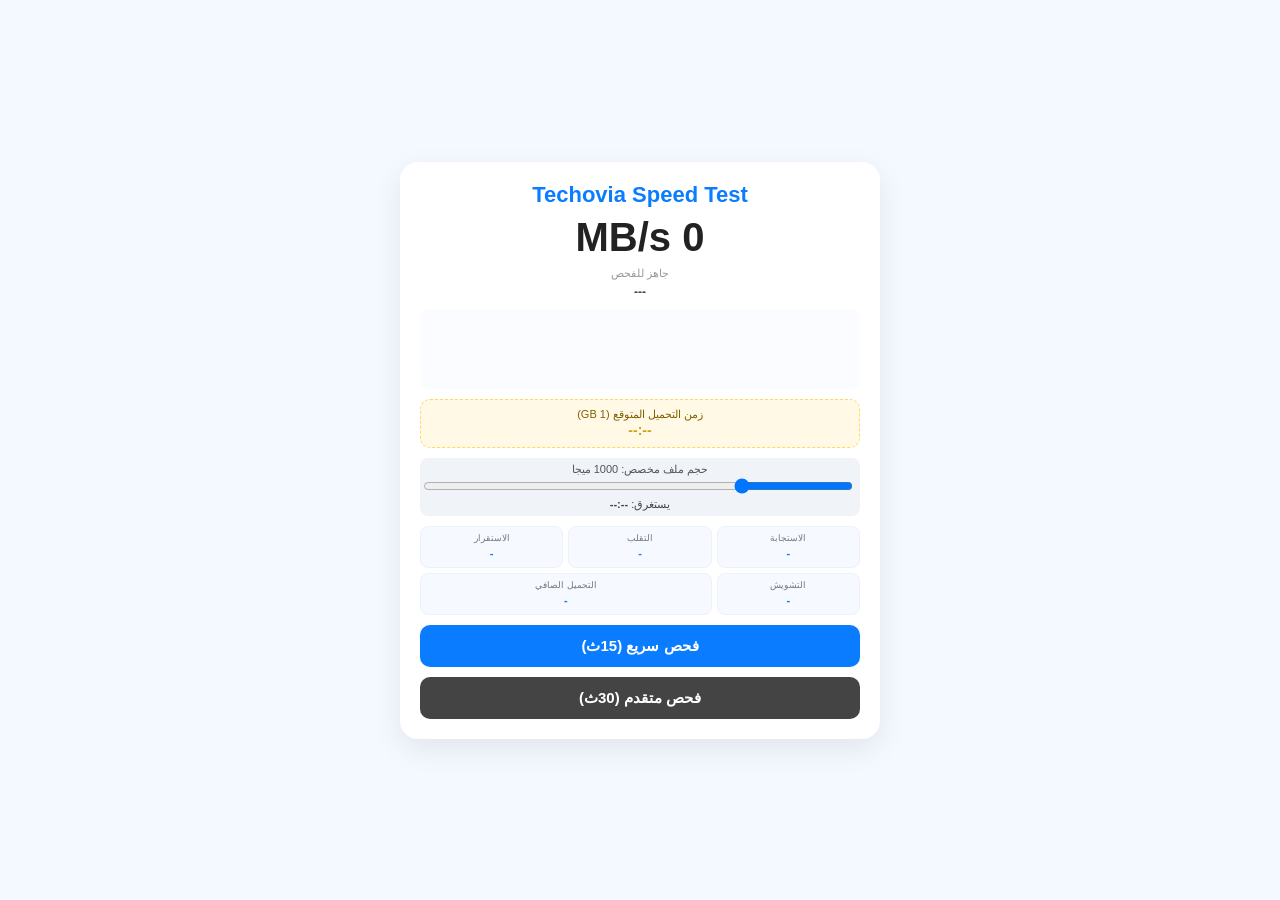
==== index.html @ e25c1d33 "Create index.html" ====
<!DOCTYPE html>
<html lang="ar" dir="rtl">
<head>
<meta charset="UTF-8">
<meta name="viewport" content="width=device-width, initial-scale=1.0, maximum-scale=1.0, user-scalable=no">
<title>Techovia Speed Test</title>
<style>
:root{--blue:#0a7cff;--bg:#f4f8ff}
body{
margin:0;
background:var(--bg);
font-family:tahoma, Arial, sans-serif;
display:flex;
justify-content:center;
align-items:center;
height:100vh;
overflow: hidden;
padding: 10px;
box-sizing: border-box;
}
.card{
background:#fff;
width:100%;
max-width:480px;
padding:clamp(10px, 3vw, 20px);
border-radius:18px;
box-shadow:0 10px 30px rgba(0,0,0,.08);
text-align:center;
box-sizing: border-box;
display: flex;
flex-direction: column;
gap: 5px;
}
.title{
font-size:clamp(18px, 5vw, 22px);
font-weight:800;
color:var(--blue);
}
.speed{
font-size:clamp(30px, 8vw, 40px);
font-weight:900;
margin:2px 0;
color: #222;
}
.quality{
font-size:12px;
color:#444;
font-weight: bold;
}
canvas#graph{
width: 100%;
height: 80px;
margin-top:5px;
background: #fafcff;
border-radius: 8px;
}
.calc-box{
background: #fff9e6;
border: 1px dashed #ffd966;
padding: 8px;
border-radius: 10px;
margin-top: 5px;
}
.calc-box span{ font-size: 11px; color: #7f6000; display: block;}
.calc-box b{ font-size: 14px; color: #d4a017; }

.slider-container{
margin-top: 5px;
padding: 5px;
background: #f0f4f8;
border-radius: 8px;
}
.slider-container label{ font-size: 11px; display: block; color: #555; }
input[type=range] { width: 100%; cursor: pointer; }

.grid{
display:grid;
grid-template-columns:repeat(3, 1fr);
gap:5px;
margin-top:5px
}
.stat{
background:#f6f9ff;
padding:6px;
border-radius:8px;
border: 1px solid #edf2f9;
}
.stat span{
font-size:9px;
color:#777;
display:block;
}
.stat b{
color:var(--blue);
font-size: 11px;
}
button{
width:100%;
padding:12px;
margin-top:5px;
background:var(--blue);
color:#fff;
border:0;
border-radius:10px;
font-size:15px;
font-weight:700;
cursor:pointer;
}
button.secondary{ background:#444 }
button:disabled{ background:#9bbef7; }
</style>
</head>
<body>

<div class="card">
<div class="title">Techovia Speed Test</div>
<div class="speed" id="speed">0 MB/s</div>
<div id="timer" style="font-size: 11px; color: #999;">جاهز للفحص</div>
<div class="quality" id="quality">---</div>
<canvas id="graph" width="400" height="100"></canvas>

<div class="calc-box">
<span>زمن التحميل المتوقع (1 GB)</span>
<b id="time1gb">--:--</b>
</div>

<div class="slider-container">
<label id="sliderLabel">حجم ملف مخصص: 1000 ميجا</label>
<input type="range" id="sizeSlider" min="1" max="4000" value="1000">
<div style="font-size: 11px; color: #444;">يستغرق: <b id="customTime">--:--</b></div>
</div>

<div class="grid">
<div class="stat"><span>الاستجابة</span><b id="ping">-</b></div>
<div class="stat"><span>التقلب</span><b id="jitter">-</b></div>
<div class="stat"><span>الاستقرار</span><b id="stability">-</b></div>
<div class="stat"><span>التشويش</span><b id="noise">-</b></div>
<div class="stat" style="grid-column: span 2"><span>التحميل الصافي</span><b id="down">-</b></div>
</div>

<button id="btn">فحص سريع (15ث)</button>
<button id="btnPro" class="secondary">فحص متقدم (30ث)</button>
</div>

<script>
const speedEl = document.getElementById("speed");
const timerEl = document.getElementById("timer");
const qualityEl = document.getElementById("quality");
const pingEl = document.getElementById("ping");
const jitterEl = document.getElementById("jitter");
const downEl = document.getElementById("down");
const stabilityEl = document.getElementById("stability");
const noiseEl = document.getElementById("noise");
const time1gbEl = document.getElementById("time1gb");
const sliderLabel = document.getElementById("sliderLabel");
const sizeSlider = document.getElementById("sizeSlider");
const customTimeEl = document.getElementById("customTime");
const btn = document.getElementById("btn");
const btnPro = document.getElementById("btnPro");
const graph = document.getElementById("graph").getContext("2d");

let speeds = [];
let currentMax = 5;
let lastFinalSpeed = 0;

function formatTime(seconds) {
    if (isNaN(seconds) || seconds === Infinity) return "--:--";
    let h = Math.floor(seconds / 3600);
    let m = Math.floor((seconds % 3600) / 60);
    let s = Math.floor(seconds % 60);
    if (h > 0) return `${h}س ${m}د ${s}ث`;
    return `${m}د ${s}ث`;
}

function updateCalculators(speedMB) {
    if (speedMB <= 0) return;
    // 1 GB = 1024 MB
    time1gbEl.innerText = formatTime(1024 / speedMB);
    let customSize = sizeSlider.value;
    customTimeEl.innerText = formatTime(customSize / speedMB);
}

sizeSlider.oninput = () => {
    sliderLabel.innerText = `حجم ملف مخصص: ${sizeSlider.value} ميجا`;
    if (lastFinalSpeed > 0) updateCalculators(lastFinalSpeed);
};

function formatSpeed(mbs) {
    if (mbs >= 1) return mbs.toFixed(2) + " MB/s";
    return (mbs * 1024).toFixed(0) + " KB/s";
}

function quality(speedMB) {
    if (speedMB > 12.5) return "ممتاز 🚀";
    if (speedMB > 4) return "جيد جداً";
    if (speedMB > 1.25) return "جيد";
    if (speedMB > 0.5) return "متوسط";
    return "ضعيف";
}

function drawGraph() {
    graph.clearRect(0, 0, 400, 100);
    graph.beginPath();
    graph.moveTo(0, 100);
    speeds.forEach((s, i) => {
        let x = i * (400 / 60);
        let y = 100 - Math.min((s / currentMax * 80), 90);
        graph.lineTo(x, y);
    });
    graph.lineTo((speeds.length - 1) * (400/60), 100);
    graph.fillStyle = "rgba(10, 124, 255, 0.05)";
    graph.fill();

    graph.beginPath();
    speeds.forEach((s, i) => {
        let x = i * (400 / 60);
        let y = 100 - Math.min((s / currentMax * 80), 90);
        if (i == 0) graph.moveTo(x, y);
        else graph.lineTo(x, y);
    });
    graph.strokeStyle = "#0a7cff";
    graph.lineWidth = 2;
    graph.stroke();
}

async function pingTest() {
    let arr = [];
    for (let i = 0; i < 5; i++) {
        let s = performance.now();
        try {
            await fetch("https://speed.cloudflare.com/__down?bytes=1", { cache: "no-store" });
            arr.push(performance.now() - s);
        } catch(e) {}
    }
    let avg = arr.reduce((a, b) => a + b) / arr.length;
    let jitter = Math.sqrt(arr.map(x => (x - avg) ** 2).reduce((a, b) => a + b) / arr.length);
    return { ping: Math.round(avg), jitter: Math.round(jitter) };
}

async function downloadTest(seconds) {
    let start = performance.now();
    let controller = new AbortController();
    let bytes = 0;
    let isAborted = false;
    currentMax = 5; 

    const timeout = setTimeout(() => {
        isAborted = true;
        controller.abort();
    }, seconds * 1000);

    try {
        let r = await fetch("https://speed.cloudflare.com/__down?bytes=500000000", {
            cache: "no-store",
            signal: controller.signal
        });
        let reader = r.body.getReader();
        
        let timeLeft = seconds;
        let countdown = setInterval(() => {
            timeLeft--;
            if (timeLeft >= 0) timerEl.innerText = "الوقت المتبقي " + timeLeft + " ث";
            if (timeLeft <= 0) clearInterval(countdown);
        }, 1000);

        while (!isAborted) {
            let { done, value } = await reader.read();
            if (done || isAborted) break;
            bytes += value.length;
            let t = (performance.now() - start) / 1000;
            let speedMB = (bytes) / (1024 * 1024 * t);
            
            if (speedMB > currentMax * 0.8) currentMax = speedMB * 1.5;

            speedEl.innerText = formatSpeed(speedMB);
            qualityEl.innerText = quality(speedMB);
            updateCalculators(speedMB);
            speeds.push(speedMB);
            if (speeds.length > 60) speeds.shift();
            drawGraph();
        }
    } catch (e) { } 
    finally { clearTimeout(timeout); }

    let totalTime = (performance.now() - start) / 1000;
    let finalSpeedMB = (bytes) / (1024 * 1024 * totalTime);
    lastFinalSpeed = finalSpeedMB;
    
    let avg = speeds.reduce((a, b) => a + b, 0) / speeds.length;
    let stdev = Math.sqrt(speeds.map(x => (x - avg) ** 2).reduce((a, b) => a + b, 0) / speeds.length);
    let stability = Math.max(0, 100 - (stdev / avg * 100));
    let noise = (stdev / avg * 10).toFixed(1);

    return { speed: finalSpeedMB, stability: stability.toFixed(0) + "%", noise: noise + " dB" };
}

async function startTest(duration) {
    btn.disabled = true;
    btnPro.disabled = true;
    speeds = [];
    lastFinalSpeed = 0;
    speedEl.innerText = "...";
    timerEl.innerText = "جاري الاتصال...";
    
    try {
        let pj = await pingTest();
        pingEl.innerText = pj.ping + " ms";
        jitterEl.innerText = pj.jitter + " ms";

        let downResult = await downloadTest(duration);
        downEl.innerText = formatSpeed(downResult.speed);
        stabilityEl.innerText = downResult.stability;
        noiseEl.innerText = downResult.noise;
        updateCalculators(downResult.speed);

        timerEl.innerText = "انتهى الفحص";
    } catch (e) {
        timerEl.innerText = "حدث خطأ";
    }

    btn.disabled = false;
    btnPro.disabled = false;
}

btn.onclick = () => startTest(15);
btnPro.onclick = () => startTest(30);
</script>
</body>
</html>
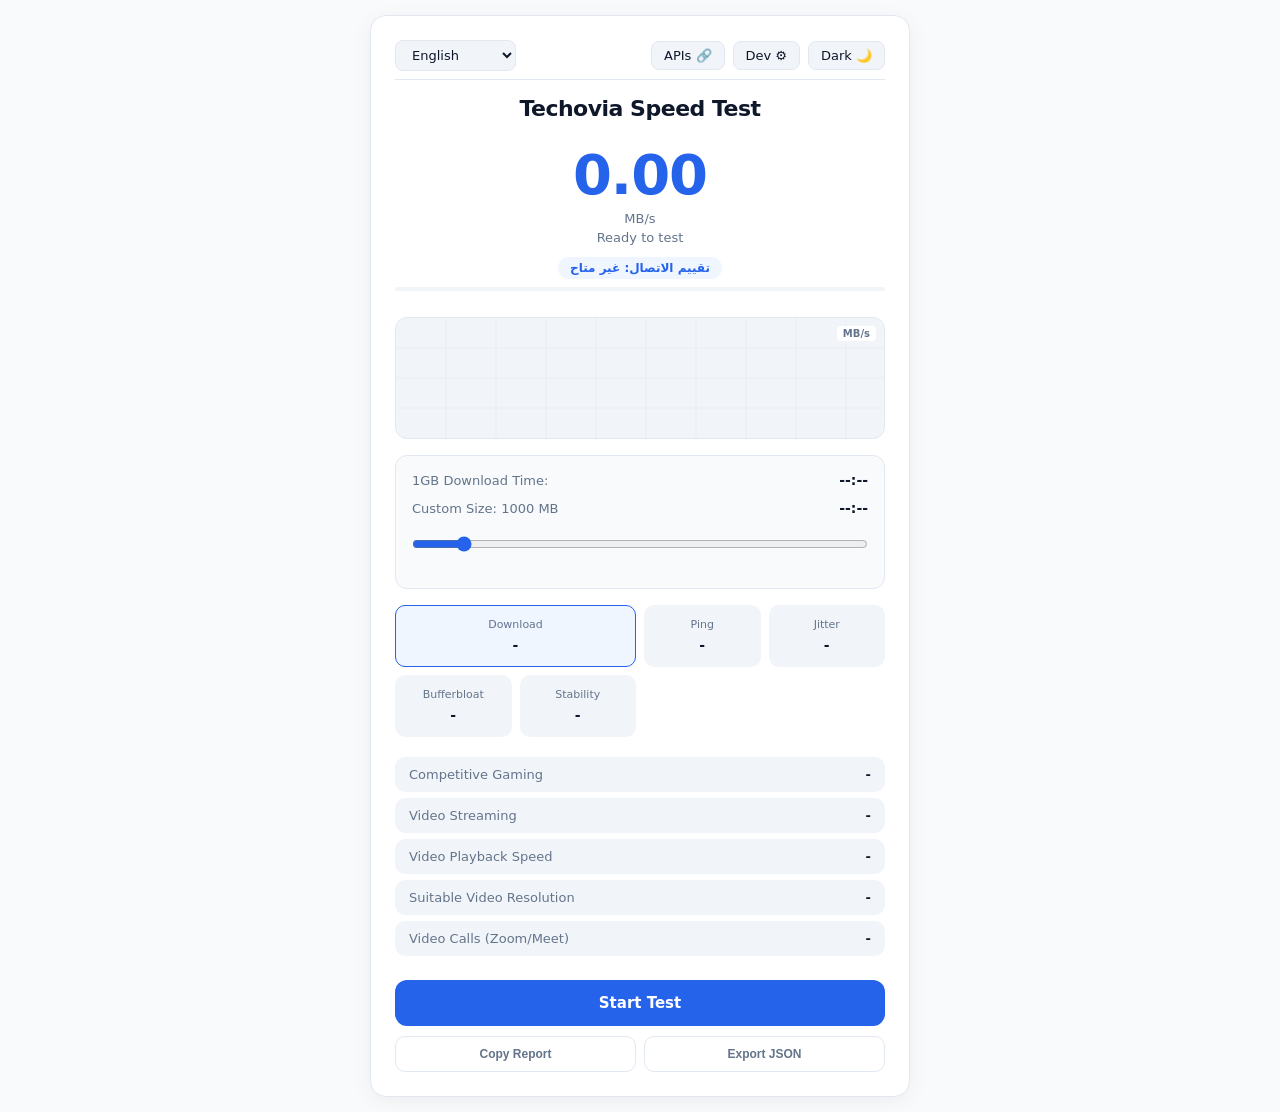
==== commit 1c185c34: "Create index.html" ====
--- a/index.html
+++ b/index.html
@@ -1,329 +1,1127 @@
 <!DOCTYPE html>
-<html lang="ar" dir="rtl">
+<html lang="ar" dir="rtl" id="html-root">
 <head>
 <meta charset="UTF-8">
-<meta name="viewport" content="width=device-width, initial-scale=1.0, maximum-scale=1.0, user-scalable=no">
-<title>Techovia Speed Test</title>
+<meta name="viewport" content="width=device-width, initial-scale=1.0">
+<meta name="theme-color" content="#2563eb">
+<meta name="description" content="Techovia Speed Test - Advanced Internet Speed Testing Tool">
+
+<meta name="mobile-web-app-capable" content="yes">
+<meta name="apple-mobile-web-app-capable" content="yes">
+<meta name="apple-mobile-web-status-bar-style" content="black-translucent">
+<meta name="apple-mobile-web-app-title" content="Techovia">
+
+<link rel="icon" type="image/svg+xml" href="data:image/svg+xml;utf8,<svg xmlns='http://www.w3.org/2000/svg' viewBox='0 0 100 100'><circle cx='50' cy='50' r='45' fill='%232563eb'/><path d='M30 50 L45 65 L70 35' stroke='white' stroke-width='8' fill='none' stroke-linecap='round' stroke-linejoin='round'/></svg>">
+<link rel="apple-touch-icon" href="data:image/svg+xml;utf8,<svg xmlns='http://www.w3.org/2000/svg' viewBox='0 0 100 100'><circle cx='50' cy='50' r='45' fill='%232563eb'/><path d='M30 50 L45 65 L70 35' stroke='white' stroke-width='8' fill='none' stroke-linecap='round' stroke-linejoin='round'/></svg>">
+
+<link rel="manifest" id="manifestLink">
+
+<title>Techovia Speed Test v3.6</title>
 <style>
-:root{--blue:#0a7cff;--bg:#f4f8ff}
-body{
-margin:0;
-background:var(--bg);
-font-family:tahoma, Arial, sans-serif;
-display:flex;
-justify-content:center;
-align-items:center;
-height:100vh;
-overflow: hidden;
-padding: 10px;
-box-sizing: border-box;
-}
-.card{
-background:#fff;
-width:100%;
-max-width:480px;
-padding:clamp(10px, 3vw, 20px);
-border-radius:18px;
-box-shadow:0 10px 30px rgba(0,0,0,.08);
-text-align:center;
-box-sizing: border-box;
-display: flex;
-flex-direction: column;
-gap: 5px;
-}
-.title{
-font-size:clamp(18px, 5vw, 22px);
-font-weight:800;
-color:var(--blue);
-}
-.speed{
-font-size:clamp(30px, 8vw, 40px);
-font-weight:900;
-margin:2px 0;
-color: #222;
-}
-.quality{
-font-size:12px;
-color:#444;
-font-weight: bold;
-}
-canvas#graph{
-width: 100%;
-height: 80px;
-margin-top:5px;
-background: #fafcff;
-border-radius: 8px;
-}
-.calc-box{
-background: #fff9e6;
-border: 1px dashed #ffd966;
-padding: 8px;
-border-radius: 10px;
-margin-top: 5px;
-}
-.calc-box span{ font-size: 11px; color: #7f6000; display: block;}
-.calc-box b{ font-size: 14px; color: #d4a017; }
-
-.slider-container{
-margin-top: 5px;
-padding: 5px;
-background: #f0f4f8;
-border-radius: 8px;
-}
-.slider-container label{ font-size: 11px; display: block; color: #555; }
-input[type=range] { width: 100%; cursor: pointer; }
-
-.grid{
-display:grid;
-grid-template-columns:repeat(3, 1fr);
-gap:5px;
-margin-top:5px
-}
-.stat{
-background:#f6f9ff;
-padding:6px;
-border-radius:8px;
-border: 1px solid #edf2f9;
-}
-.stat span{
-font-size:9px;
-color:#777;
-display:block;
-}
-.stat b{
-color:var(--blue);
-font-size: 11px;
-}
-button{
-width:100%;
-padding:12px;
-margin-top:5px;
-background:var(--blue);
-color:#fff;
-border:0;
-border-radius:10px;
-font-size:15px;
-font-weight:700;
-cursor:pointer;
-}
-button.secondary{ background:#444 }
-button:disabled{ background:#9bbef7; }
+:root {
+    --primary: #2563eb;
+    --primary-light: #eff6ff;
+    --bg: #f8fafc;
+    --card-bg: #ffffff;
+    --text-main: #0f172a;
+    --text-muted: #64748b;
+    --border: #e2e8f0;
+    --stat-bg: #f1f5f9;
+    --calc-bg: #f8fafc;
+    --graph-stroke: #3b82f6;
+    --graph-fill: rgba(59, 130, 246, 0.1);
+    --btn-sec: #475569;
+    --success: #10b981;
+    --warning: #f59e0b;
+    --danger: #ef4444;
+    --radius: 16px;
+    --font: system-ui, -apple-system, "Segoe UI", Roboto, Helvetica, Arial, sans-serif;
+}
+
+[data-theme="dark"] {
+    --primary: #3b82f6;
+    --primary-light: #1e293b;
+    --bg: #0b0f19;
+    --card-bg: #111827;
+    --text-main: #f8fafc;
+    --text-muted: #94a3b8;
+    --border: #1f2937;
+    --stat-bg: #1f2937;
+    --calc-bg: #111827;
+    --graph-stroke: #60a5fa;
+    --graph-fill: rgba(96, 165, 250, 0.15);
+    --btn-sec: #374151;
+}
+
+* { box-sizing: border-box; }
+
+body {
+    margin: 0;
+    background: var(--bg);
+    color: var(--text-main);
+    font-family: var(--font);
+    display: flex;
+    justify-content: center;
+    align-items: center;
+    min-height: 100vh;
+    padding: 15px;
+    transition: background-color 0.3s ease, color 0.3s ease;
+}
+
+.card {
+    background: var(--card-bg);
+    width: 100%;
+    max-width: 540px;
+    padding: 24px;
+    border-radius: var(--radius);
+    box-shadow: 0 4px 24px -4px rgba(0, 0, 0, 0.08);
+    border: 1px solid var(--border);
+    display: flex;
+    flex-direction: column;
+    gap: 16px;
+    transition: all 0.3s ease;
+}
+
+.header-controls {
+    display: flex;
+    justify-content: space-between;
+    align-items: center;
+    padding-bottom: 8px;
+    border-bottom: 1px solid var(--border);
+    flex-wrap: wrap;
+    gap: 8px;
+}
+
+.controls-group { display: flex; gap: 8px; flex-wrap: wrap; }
+
+select, .icon-btn {
+    background: var(--stat-bg);
+    color: var(--text-main);
+    border: 1px solid var(--border);
+    padding: 6px 12px;
+    border-radius: 8px;
+    font-size: 13px;
+    cursor: pointer;
+    font-weight: 500;
+    font-family: var(--font);
+    transition: all 0.2s;
+    outline: none;
+}
+.icon-btn:hover, select:hover { background: var(--border); }
+
+.title {
+    font-size: 22px;
+    font-weight: 700;
+    color: var(--text-main);
+    text-align: center;
+    letter-spacing: -0.5px;
+}
+
+.speed-display { text-align: center; padding: 10px 0; }
+
+.speed-value {
+    font-size: clamp(40px, 8vw, 56px);
+    font-weight: 800;
+    color: var(--primary);
+    line-height: 1;
+    font-variant-numeric: tabular-nums;
+    letter-spacing: -1px;
+    transition: all 0.3s ease;
+}
+
+.status-text {
+    font-size: 13px;
+    color: var(--text-muted);
+    font-weight: 500;
+    margin-top: 8px;
+}
+
+.quality-badge {
+    display: inline-block;
+    padding: 4px 12px;
+    background: var(--primary-light);
+    color: var(--primary);
+    border-radius: 20px;
+    font-size: 12px;
+    font-weight: 600;
+    margin-top: 12px;
+    transition: all 0.3s ease;
+}
+
+.graph-container {
+    position: relative;
+    background: var(--stat-bg);
+    border-radius: 12px;
+    border: 1px solid var(--border);
+    overflow: hidden;
+}
+
+canvas#graph {
+    width: 100%;
+    height: 120px;
+    display: block;
+}
+
+.graph-label {
+    position: absolute;
+    top: 8px;
+    right: 8px;
+    font-size: 10px;
+    color: var(--text-muted);
+    background: var(--card-bg);
+    padding: 2px 6px;
+    border-radius: 4px;
+    font-weight: 600;
+}
+
+.warmup-indicator {
+    position: absolute;
+    top: 8px;
+    left: 8px;
+    font-size: 10px;
+    color: var(--warning);
+    background: var(--card-bg);
+    padding: 2px 6px;
+    border-radius: 4px;
+    font-weight: 600;
+    display: none;
+}
+
+.warmup-indicator.active { display: block; }
+
+.calc-section {
+    background: var(--calc-bg);
+    border: 1px solid var(--border);
+    padding: 16px;
+    border-radius: 12px;
+}
+
+.calc-row {
+    display: flex;
+    justify-content: space-between;
+    align-items: center;
+    margin-bottom: 12px;
+}
+.calc-row:last-child { margin-bottom: 0; }
+
+.calc-label { font-size: 13px; color: var(--text-muted); font-weight: 500; }
+.calc-val { font-size: 14px; font-weight: 700; color: var(--text-main); }
+
+input[type=range] { 
+    width: 100%; 
+    margin: 8px 0;
+    accent-color: var(--primary);
+    cursor: pointer;
+}
+
+.metrics-grid {
+    display: grid;
+    grid-template-columns: repeat(4, 1fr);
+    gap: 8px;
+}
+
+.metric-box {
+    background: var(--stat-bg);
+    padding: 12px 8px;
+    border-radius: 10px;
+    text-align: center;
+    border: 1px solid transparent;
+    transition: all 0.3s ease;
+}
+.metric-label { font-size: 11px; color: var(--text-muted); display: block; margin-bottom: 4px; font-weight: 500; }
+.metric-value { color: var(--text-main); font-size: 14px; font-weight: 700; font-variant-numeric: tabular-nums; }
+.metric-box.span-2 { grid-column: span 2; }
+.metric-box.highlight { border-color: var(--primary); background: var(--primary-light); }
+.metric-box.updated { animation: highlight 1s ease; }
+
+@keyframes highlight {
+    0% { transform: scale(1); }
+    50% { transform: scale(1.05); box-shadow: 0 0 12px var(--primary); }
+    100% { transform: scale(1); }
+}
+
+.scores-container {
+    display: flex;
+    flex-direction: column;
+    gap: 6px;
+    margin-top: 4px;
+}
+
+.score-row {
+    display: flex;
+    justify-content: space-between;
+    background: var(--stat-bg);
+    padding: 10px 14px;
+    border-radius: 10px;
+    font-size: 13px;
+}
+.score-title { color: var(--text-muted); font-weight: 500; }
+.score-result { color: var(--text-main); font-weight: 700; }
+
+.action-buttons {
+    display: flex;
+    flex-direction: column;
+    gap: 10px;
+    margin-top: 8px;
+}
+
+button.btn-main {
+    width: 100%;
+    padding: 14px;
+    border: 0;
+    border-radius: 12px;
+    font-size: 15px;
+    font-weight: 600;
+    cursor: pointer;
+    transition: transform 0.1s, opacity 0.2s, box-shadow 0.2s;
+    font-family: var(--font);
+    background: var(--primary);
+    color: #fff;
+}
+button.btn-main:hover:not(:disabled) { box-shadow: 0 4px 12px rgba(37, 99, 235, 0.3); }
+button:disabled { opacity: 0.5; cursor: not-allowed; }
+button:active:not(:disabled) { transform: translateY(1px); }
+
+.footer-links { display: flex; gap: 8px; }
+.footer-link {
+    flex: 1;
+    padding: 10px;
+    background: transparent;
+    border: 1px solid var(--border);
+    color: var(--text-muted);
+    border-radius: 10px;
+    font-size: 12px;
+    font-weight: 600;
+    cursor: pointer;
+    text-align: center;
+    transition: all 0.2s;
+}
+.footer-link:hover { background: var(--stat-bg); color: var(--text-main); }
+
+.modal {
+    display: none;
+    position: fixed;
+    top: 0;
+    left: 0;
+    width: 100%;
+    height: 100%;
+    background: rgba(0, 0, 0, 0.6);
+    backdrop-filter: blur(4px);
+    z-index: 1000;
+    justify-content: center;
+    align-items: center;
+    padding: 20px;
+}
+
+.modal.active { display: flex; }
+
+.modal-content {
+    background: var(--card-bg);
+    border-radius: var(--radius);
+    max-width: 600px;
+    width: 100%;
+    max-height: 80vh;
+    overflow: hidden;
+    display: flex;
+    flex-direction: column;
+    box-shadow: 0 20px 60px rgba(0, 0, 0, 0.3);
+    animation: modalSlide 0.3s ease;
+}
+
+@keyframes modalSlide {
+    from { transform: translateY(-20px); opacity: 0; }
+    to { transform: translateY(0); opacity: 1; }
+}
+
+.modal-header {
+    display: flex;
+    justify-content: space-between;
+    align-items: center;
+    padding: 16px 20px;
+    border-bottom: 1px solid var(--border);
+}
+
+.modal-title {
+    font-size: 16px;
+    font-weight: 700;
+    color: var(--text-main);
+}
+
+.modal-close {
+    background: var(--stat-bg);
+    border: 1px solid var(--border);
+    color: var(--text-main);
+    width: 32px;
+    height: 32px;
+    border-radius: 8px;
+    cursor: pointer;
+    font-size: 18px;
+    display: flex;
+    align-items: center;
+    justify-content: center;
+    transition: all 0.2s;
+}
+.modal-close:hover { background: var(--border); }
+
+.modal-body {
+    padding: 20px;
+    overflow-y: auto;
+    flex: 1;
+}
+
+.dev-log {
+    background: #0f172a;
+    color: #10b981;
+    font-family: ui-monospace, "SF Mono", Monaco, "Cascadia Code", monospace;
+    font-size: 12px;
+    padding: 16px;
+    border-radius: 10px;
+    direction: ltr;
+    text-align: left;
+    max-height: 400px;
+    overflow-y: auto;
+    white-space: pre-wrap;
+    line-height: 1.6;
+}
+
+.api-section { direction: ltr; text-align: left; }
+
+.api-endpoint {
+    background: #1e293b;
+    color: #f43f5e;
+    padding: 12px 16px;
+    border-radius: 8px;
+    font-family: ui-monospace, monospace;
+    font-size: 13px;
+    margin: 12px 0;
+    display: flex;
+    justify-content: space-between;
+    align-items: center;
+    gap: 12px;
+}
+
+.api-endpoint code { flex: 1; word-break: break-all; }
+
+.api-copy-btn {
+    background: var(--primary);
+    color: #fff;
+    border: 0;
+    padding: 6px 12px;
+    border-radius: 6px;
+    font-size: 11px;
+    font-weight: 600;
+    cursor: pointer;
+    transition: all 0.2s;
+    white-space: nowrap;
+}
+.api-copy-btn:hover { opacity: 0.9; }
+
+.api-info {
+    color: var(--text-muted);
+    font-size: 13px;
+    line-height: 1.6;
+    margin-top: 12px;
+}
+
+.api-example {
+    background: var(--stat-bg);
+    padding: 12px;
+    border-radius: 8px;
+    margin-top: 12px;
+    font-family: ui-monospace, monospace;
+    font-size: 12px;
+    color: var(--text-main);
+    direction: ltr;
+    overflow-x: auto;
+    white-space: pre;
+}
+
+.progress-bar {
+    width: 100%;
+    height: 4px;
+    background: var(--stat-bg);
+    border-radius: 2px;
+    overflow: hidden;
+    margin-top: 8px;
+}
+
+.progress-fill {
+    height: 100%;
+    background: var(--primary);
+    width: 0%;
+    transition: width 0.3s ease;
+}
+
+@media (max-width: 480px) {
+    .metrics-grid { grid-template-columns: repeat(2, 1fr); }
+    .metric-box.span-2 { grid-column: span 1; }
+    .header-controls { flex-direction: column; align-items: stretch; }
+    .controls-group { justify-content: center; }
+}
 </style>
 </head>
 <body>
 
 <div class="card">
-<div class="title">Techovia Speed Test</div>
-<div class="speed" id="speed">0 MB/s</div>
-<div id="timer" style="font-size: 11px; color: #999;">جاهز للفحص</div>
-<div class="quality" id="quality">---</div>
-<canvas id="graph" width="400" height="100"></canvas>
-
-<div class="calc-box">
-<span>زمن التحميل المتوقع (1 GB)</span>
-<b id="time1gb">--:--</b>
+    <div class="header-controls">
+        <select id="langSelect" onchange="TechoviaApp.changeLang(this.value)" aria-label="Language Selector">
+            <option value="ar">العربية</option>
+            <option value="en">English</option>
+            <option value="fr">Français</option>
+            <option value="de">Deutsch</option>
+            <option value="es">Español</option>
+            <option value="tr">Türkçe</option>
+            <option value="nl">Nederlands</option>
+        </select>
+        <div class="controls-group">
+            <button class="icon-btn" onclick="TechoviaApp.openModal('api')" aria-label="API Documentation">APIs 🔗</button>
+            <button class="icon-btn" onclick="TechoviaApp.openModal('dev')" aria-label="Developer Panel">Dev ⚙️</button>
+            <button class="icon-btn" id="themeToggle" onclick="TechoviaApp.toggleTheme()" aria-label="Toggle Theme">Dark 🌙</button>
+        </div>
+    </div>
+
+    <div class="title">Techovia Speed Test</div>
+    
+    <div class="speed-display">
+        <div class="speed-value" id="speed">0.00</div>
+        <div class="status-text" id="statusUnit">MB/s</div>
+        <div class="status-text" id="timer" style="margin-top:4px;">جاهز للفحص</div>
+        <div class="quality-badge" id="quality">تقييم الاتصال: غير متاح</div>
+        <div class="progress-bar"><div class="progress-fill" id="progress"></div></div>
+    </div>
+
+    <div class="graph-container">
+        <canvas id="graph" aria-label="Speed Graph" role="img"></canvas>
+        <div class="graph-label" id="graphLabel">MB/s</div>
+        <div class="warmup-indicator" id="warmupIndicator">⏱️ WARMUP</div>
+    </div>
+
+    <div class="calc-section">
+        <div class="calc-row">
+            <span class="calc-label" data-i18n="time1gb">زمن تحميل 1 جيجابايت:</span>
+            <span class="calc-val" id="time1gb">--:--</span>
+        </div>
+        <div style="margin: 12px 0;">
+            <div class="calc-row">
+                <span class="calc-label"><span data-i18n="customSize">حجم مخصص:</span> <span id="sliderVal">1000</span> MB</span>
+                <span class="calc-val" id="customTime">--:--</span>
+            </div>
+            <input type="range" id="sizeSlider" min="10" max="10000" step="10" value="1000" aria-label="Custom Size Slider">
+        </div>
+    </div>
+
+    <div class="metrics-grid">
+        <div class="metric-box span-2 highlight"><span class="metric-label" data-i18n="down">التحميل (Download)</span><span class="metric-value" id="down">-</span></div>
+        
+        <div class="metric-box"><span class="metric-label" data-i18n="ping">الاستجابة</span><span class="metric-value" id="ping">-</span></div>
+        <div class="metric-box"><span class="metric-label" data-i18n="jitter">التقلب</span><span class="metric-value" id="jitter">-</span></div>
+        <div class="metric-box"><span class="metric-label" data-i18n="bloat">Bufferbloat</span><span class="metric-value" id="bufferbloat">-</span></div>
+        <div class="metric-box"><span class="metric-label" data-i18n="stab">الاستقرار</span><span class="metric-value" id="stability">-</span></div>
+    </div>
+
+    <div class="scores-container">
+        <div class="score-row">
+            <span class="score-title" data-i18n="gaming">أداء الألعاب التنافسية</span>
+            <span class="score-result" id="scoreGaming">-</span>
+        </div>
+        <div class="score-row">
+            <span class="score-title" data-i18n="stream">جودة بث الفيديو</span>
+            <span class="score-result" id="scoreStream">-</span>
+        </div>
+        <div class="score-row">
+            <span class="score-title" data-i18n="videoSpeed">سرعة تشغيل الفيديو</span>
+            <span class="score-result" id="videoSpeed">-</span>
+        </div>
+        <div class="score-row">
+            <span class="score-title" data-i18n="videoRes">دقة الفيديو المناسبة</span>
+            <span class="score-result" id="videoResolution">-</span>
+        </div>
+        <div class="score-row">
+            <span class="score-title" data-i18n="calls">مكالمات الفيديو (Zoom/Meet)</span>
+            <span class="score-result" id="scoreCalls">-</span>
+        </div>
+    </div>
+
+    <div class="action-buttons">
+        <button id="btnStart" class="btn-main" data-i18n="btnStart" aria-label="Start Test">بدء الاختبار</button>
+        
+        <div class="footer-links">
+            <button class="footer-link" onclick="TechoviaApp.copyResults()" data-i18n="copy">نسخ التقرير</button>
+            <button class="footer-link" onclick="TechoviaApp.exportJSON()" data-i18n="export">تصدير JSON</button>
+        </div>
+    </div>
 </div>
 
-<div class="slider-container">
-<label id="sliderLabel">حجم ملف مخصص: 1000 ميجا</label>
-<input type="range" id="sizeSlider" min="1" max="4000" value="1000">
-<div style="font-size: 11px; color: #444;">يستغرق: <b id="customTime">--:--</b></div>
+<div class="modal" id="devModal" onclick="if(event.target===this) TechoviaApp.closeModal('dev')">
+    <div class="modal-content">
+        <div class="modal-header">
+            <div class="modal-title">🛠️ Developer Console</div>
+            <button class="modal-close" onclick="TechoviaApp.closeModal('dev')">×</button>
+        </div>
+        <div class="modal-body">
+            <div class="dev-log" id="devPanel">Log initialized...</div>
+        </div>
+    </div>
 </div>
 
-<div class="grid">
-<div class="stat"><span>الاستجابة</span><b id="ping">-</b></div>
-<div class="stat"><span>التقلب</span><b id="jitter">-</b></div>
-<div class="stat"><span>الاستقرار</span><b id="stability">-</b></div>
-<div class="stat"><span>التشويش</span><b id="noise">-</b></div>
-<div class="stat" style="grid-column: span 2"><span>التحميل الصافي</span><b id="down">-</b></div>
+<div class="modal" id="apiModal" onclick="if(event.target===this) TechoviaApp.closeModal('api')">
+    <div class="modal-content">
+        <div class="modal-header">
+            <div class="modal-title">🔗 Techovia Mini API v1.0</div>
+            <button class="modal-close" onclick="TechoviaApp.closeModal('api')">×</button>
+        </div>
+        <div class="modal-body">
+            <div class="api-section">
+                <div class="api-info">
+                    <strong>Access Test Results Programmatically</strong><br>
+                    Retrieve the latest speed test results directly from the browser console.
+                </div>
+                
+                <div class="api-endpoint">
+                    <code>window.TechoviaAPI.results</code>
+                    <button class="api-copy-btn" onclick="TechoviaApp.copyToClipboard('window.TechoviaAPI.results')">Copy</button>
+                </div>
+
+                <div class="api-info">
+                    <strong>Response Structure:</strong>
+                </div>
+                <div class="api-example">{
+  "ping": 0,
+  "jitter": 0,
+  "bufferbloat": 0,
+  "download": 0,
+  "stability": 0,
+  "timestamp": "2026-06-19T..."
+}</div>
+
+                <div class="api-info" style="margin-top: 16px;">
+                    <strong>Usage Example:</strong>
+                </div>
+                <div class="api-example">const results = window.TechoviaAPI.results;
+console.log(`Download: ${results.download} MB/s`);
+console.log(`Ping: ${results.ping} ms`);</div>
+            </div>
+        </div>
+    </div>
 </div>
 
-<button id="btn">فحص سريع (15ث)</button>
-<button id="btnPro" class="secondary">فحص متقدم (30ث)</button>
-</div>
-
 <script>
-const speedEl = document.getElementById("speed");
-const timerEl = document.getElementById("timer");
-const qualityEl = document.getElementById("quality");
-const pingEl = document.getElementById("ping");
-const jitterEl = document.getElementById("jitter");
-const downEl = document.getElementById("down");
-const stabilityEl = document.getElementById("stability");
-const noiseEl = document.getElementById("noise");
-const time1gbEl = document.getElementById("time1gb");
-const sliderLabel = document.getElementById("sliderLabel");
-const sizeSlider = document.getElementById("sizeSlider");
-const customTimeEl = document.getElementById("customTime");
-const btn = document.getElementById("btn");
-const btnPro = document.getElementById("btnPro");
-const graph = document.getElementById("graph").getContext("2d");
-
-let speeds = [];
-let currentMax = 5;
-let lastFinalSpeed = 0;
-
-function formatTime(seconds) {
-    if (isNaN(seconds) || seconds === Infinity) return "--:--";
-    let h = Math.floor(seconds / 3600);
-    let m = Math.floor((seconds % 3600) / 60);
-    let s = Math.floor(seconds % 60);
-    if (h > 0) return `${h}س ${m}د ${s}ث`;
-    return `${m}د ${s}ث`;
-}
-
-function updateCalculators(speedMB) {
-    if (speedMB <= 0) return;
-    // 1 GB = 1024 MB
-    time1gbEl.innerText = formatTime(1024 / speedMB);
-    let customSize = sizeSlider.value;
-    customTimeEl.innerText = formatTime(customSize / speedMB);
-}
-
-sizeSlider.oninput = () => {
-    sliderLabel.innerText = `حجم ملف مخصص: ${sizeSlider.value} ميجا`;
-    if (lastFinalSpeed > 0) updateCalculators(lastFinalSpeed);
-};
-
-function formatSpeed(mbs) {
-    if (mbs >= 1) return mbs.toFixed(2) + " MB/s";
-    return (mbs * 1024).toFixed(0) + " KB/s";
-}
-
-function quality(speedMB) {
-    if (speedMB > 12.5) return "ممتاز 🚀";
-    if (speedMB > 4) return "جيد جداً";
-    if (speedMB > 1.25) return "جيد";
-    if (speedMB > 0.5) return "متوسط";
-    return "ضعيف";
-}
-
-function drawGraph() {
-    graph.clearRect(0, 0, 400, 100);
-    graph.beginPath();
-    graph.moveTo(0, 100);
-    speeds.forEach((s, i) => {
-        let x = i * (400 / 60);
-        let y = 100 - Math.min((s / currentMax * 80), 90);
-        graph.lineTo(x, y);
-    });
-    graph.lineTo((speeds.length - 1) * (400/60), 100);
-    graph.fillStyle = "rgba(10, 124, 255, 0.05)";
-    graph.fill();
-
-    graph.beginPath();
-    speeds.forEach((s, i) => {
-        let x = i * (400 / 60);
-        let y = 100 - Math.min((s / currentMax * 80), 90);
-        if (i == 0) graph.moveTo(x, y);
-        else graph.lineTo(x, y);
-    });
-    graph.strokeStyle = "#0a7cff";
-    graph.lineWidth = 2;
-    graph.stroke();
-}
-
-async function pingTest() {
-    let arr = [];
-    for (let i = 0; i < 5; i++) {
-        let s = performance.now();
+// ==================== Techovia Speed Test v3.6 ====================
+const TechoviaApp = (function() {
+    'use strict';
+    
+    // ==================== CONFIGURATION ====================
+    const CONFIG = {
+        DOWNLOAD_CHUNK_SIZE: 500 * 1024 * 1024,
+        PING_COUNT: 5,
+        GRAPH_MAX_POINTS: 60,
+        GRAPH_HEIGHT: 120,
+        DOWNLOAD_URL: 'https://speed.cloudflare.com/__down',
+        PING_URL: 'https://speed.cloudflare.com/__down?bytes=0'
+    };
+    
+    // ==================== STATE ====================
+    let state = {
+        speeds: [],
+        currentMax: 5,
+        lastFinalSpeed: 0,
+        basePingMs: 0,
+        isRunning: false,
+        currentLang: localStorage.getItem('techovia_lang') || (navigator.language.startsWith('ar') ? 'ar' : 'en'),
+        isDark: localStorage.getItem('techovia_theme') === 'dark',
+        results: { 
+            ping: 0, 
+            jitter: 0, 
+            bufferbloat: 0, 
+            download: 0, 
+            stability: 0, 
+            timestamp: null 
+        }
+    };
+    
+    // ==================== TRANSLATIONS ====================
+    const translations = {
+        ar: { time1gb: "زمن تحميل 1 جيجابايت:", customSize: "حجم مخصص:", ping: "الاستجابة", jitter: "التقلب", bloat: "Bufferbloat", stab: "الاستقرار", down: "التحميل (Download)", gaming: "أداء الألعاب التنافسية", stream: "جودة بث الفيديو", videoSpeed: "سرعة تشغيل الفيديو", videoRes: "دقة الفيديو المناسبة", calls: "مكالمات الفيديو (Zoom/Meet)", btnStart: "بدء الاختبار", copy: "نسخ التقرير", export: "تصدير JSON", ready: "جاهز للفحص", conn: "جاري الاتصال...", downing: "جاري قياس السرعة...", done: "اكتمل الفحص", err: "حدث خطأ", qGood: "جودة الاتصال: ممتازة", qAvg: "جودة الاتصال: متوسطة", qBad: "جودة الاتصال: ضعيفة", st4k: "ممتاز لـ 4K", stHd: "جيد جداً لـ 1080p", stSd: "متوسط لـ 720p", stBad: "ضعيف (SD)", gPro: "احترافي (تأخير منخفض)", gStab: "مستقر (جيد)", gLag: "غير مستقر (Lag)", cExcel: "ممتاز (بدون تقطيع)", cGood: "جيد", cBad: "ضعيف للاتصال المرئي" },
+        en: { time1gb: "1GB Download Time:", customSize: "Custom Size:", ping: "Ping", jitter: "Jitter", bloat: "Bufferbloat", stab: "Stability", down: "Download", gaming: "Competitive Gaming", stream: "Video Streaming", videoSpeed: "Video Playback Speed", videoRes: "Suitable Video Resolution", calls: "Video Calls (Zoom/Meet)", btnStart: "Start Test", copy: "Copy Report", export: "Export JSON", ready: "Ready to test", conn: "Connecting...", downing: "Testing Speed...", done: "Test Completed", err: "Connection Error", qGood: "Connection Quality: Excellent", qAvg: "Connection Quality: Average", qBad: "Connection Quality: Poor", st4k: "4K Ready", stHd: "1080p HD Ready", stSd: "720p SD Quality", stBad: "Poor (SD)", gPro: "Pro (Low Ping)", gStab: "Stable", gLag: "Unstable (Lag)", cExcel: "Excellent (Clear)", cGood: "Good", cBad: "Poor Quality" },
+        fr: { time1gb: "Temps pour 1 Go:", customSize: "Taille:", ping: "Latence", jitter: "Gigue", bloat: "Bufferbloat", stab: "Stabilité", down: "Téléchargement", gaming: "Jeu Compétitif", stream: "Streaming Vidéo", videoSpeed: "Vitesse vidéo", videoRes: "Résolution adaptée", calls: "Appels Vidéo", btnStart: "Démarrer le test", copy: "Copier", export: "Exporter JSON", ready: "Prêt", conn: "Connexion...", downing: "Vérification...", done: "Terminé", err: "Erreur", qGood: "Qualité: Excellente", qAvg: "Qualité: Moyenne", qBad: "Qualité: Faible", st4k: "Prêt pour 4K", stHd: "HD 1080p", stSd: "SD 720p", stBad: "Faible (SD)", gPro: "Pro (Ping Bas)", gStab: "Stable", gLag: "Instable (Lag)", cExcel: "Excellent", cGood: "Bon", cBad: "Médiocre" },
+        de: { time1gb: "1GB Downloadzeit:", customSize: "Benutzerdefiniert:", ping: "Ping", jitter: "Jitter", bloat: "Bufferbloat", stab: "Stabilität", down: "Download", gaming: "Gaming", stream: "Video-Streaming", videoSpeed: "Video-Geschwindigkeit", videoRes: "Videoauflösung", calls: "Videoanrufe", btnStart: "Test starten", copy: "Kopieren", export: "Exportieren", ready: "Bereit", conn: "Verbinde...", downing: "Prüfen...", done: "Abgeschlossen", err: "Fehler", qGood: "Qualität: Hervorragend", qAvg: "Qualität: Durchschnitt", qBad: "Qualität: Schlecht", st4k: "4K Bereit", stHd: "1080p HD", stSd: "720p SD", stBad: "Schlecht (SD)", gPro: "Pro (Niedriger Ping)", gStab: "Stabil", gLag: "Instabil (Lag)", cExcel: "Ausgezeichnet", cGood: "Gut", cBad: "Schlecht" },
+        es: { time1gb: "Tiempo para 1GB:", customSize: "Tamaño:", ping: "Ping", jitter: "Fluctuación", bloat: "Bufferbloat", stab: "Estabilidad", down: "Descarga", gaming: "Juegos", stream: "Streaming", videoSpeed: "Velocidad de video", videoRes: "Resolución de video", calls: "Videollamadas", btnStart: "Iniciar prueba", copy: "Copiar", export: "Exportar", ready: "Listo", conn: "Conectando...", downing: "Probando...", done: "Completado", err: "Error", qGood: "Calidad: Excelente", qAvg: "Calidad: Media", qBad: "Calidad: Pobre", st4k: "Listo para 4K", stHd: "1080p HD", stSd: "720p SD", stBad: "Mala (SD)", gPro: "Pro (Ping Bajo)", gStab: "Estable", gLag: "Inestable (Lag)", cExcel: "Excelente", cGood: "Bueno", cBad: "Malo" },
+        tr: { time1gb: "1GB İndirme Süresi:", customSize: "Özel Boyut:", ping: "Ping", jitter: "Jitter", bloat: "Bufferbloat", stab: "Kararlılık", down: "İndirme", gaming: "Oyun", stream: "Yayın", videoSpeed: "Video Hızı", videoRes: "Video Çözünürlüğü", calls: "Görüntülü Arama", btnStart: "Testi Başlat", copy: "Kopyala", export: "Dışa Aktar", ready: "Hazır", conn: "Bağlanıyor...", downing: "Test ediliyor...", done: "Tamamlandı", err: "Hata", qGood: "Kalite: Mükemmel", qAvg: "Kalite: Orta", qBad: "Kalite: Zayıf", st4k: "4K Uyumlu", stHd: "1080p HD", stSd: "720p SD", stBad: "Zayıf (SD)", gPro: "Profesyonel (Düşük Ping)", gStab: "Kararlı", gLag: "Kararsız (Lag)", cExcel: "Mükemmel (Kesintisiz)", cGood: "İyi", cBad: "Görüntülü İçin Zayıf" },
+        nl: { time1gb: "1GB Download Tijd:", customSize: "Grootte:", ping: "Ping", jitter: "Jitter", bloat: "Bufferbloat", stab: "Stabiliteit", down: "Download", gaming: "Gaming", stream: "Streaming", videoSpeed: "Videosnelheid", videoRes: "Videoresolutie", calls: "Videobellen", btnStart: "Start Test", copy: "Kopiëren", export: "Exporteren", ready: "Klaar", conn: "Verbunden...", downing: "Testen...", done: "Voltooid", err: "Fout", qGood: "Kwaliteit: Uitstekend", qAvg: "Kwaliteit: Gemiddeld", qBad: "Kwaliteit: Slecht", st4k: "4K Gereed", stHd: "1080p HD", stSd: "720p SD", stBad: "Slecht (SD)", gPro: "Pro (Lage Ping)", gStab: "Stabiel", gLag: "Onstabiel (Lag)", cExcel: "Uitstekend", cGood: "Goed", cBad: "Slecht" }
+    };
+    
+    // ==================== UTILITY FUNCTIONS ====================
+    function getTxt(key) { return translations[state.currentLang][key] || translations['en'][key]; }
+    
+    function formatTime(seconds) {
+        if (isNaN(seconds) || seconds === Infinity || seconds <= 0) return "--:--";
+        let h = Math.floor(seconds / 3600), m = Math.floor((seconds % 3600) / 60), s = Math.floor(seconds % 60);
+        return h > 0 ? `${h}h ${m}m ${s}s` : `${m}m ${s}s`;
+    }
+    
+    function formatStat(mbs) { return mbs >= 1 ? mbs.toFixed(2) + " MB/s" : (mbs * 1024).toFixed(0) + " KB/s"; }
+    
+    function getNoCacheUrl(baseUrl, params = {}) {
+        const url = new URL(baseUrl);
+        Object.keys(params).forEach(key => url.searchParams.append(key, params[key]));
+        url.searchParams.append('_t', Date.now() + Math.random());
+        return url.toString();
+    }
+    
+    function updateDevLog(data) {
+        const p = document.getElementById('devPanel');
+        const timeStr = new Date().toLocaleTimeString();
+        const existing = p.innerText || '';
+        p.innerHTML = `[${timeStr}] ${JSON.stringify(data, null, 2)}\n\n${existing}`;
+    }
+    
+    function highlightElement(id) {
+        const el = document.getElementById(id);
+        if (!el) return;
+        el.classList.add('updated');
+        setTimeout(() => el.classList.remove('updated'), 1000);
+    }
+    
+    // ==================== UI FUNCTIONS ====================
+    function displayMainSpeed(mbs) {
+        const speedEl = document.getElementById("speed");
+        const unitEl = document.getElementById("statusUnit");
+        
+        if (mbs >= 1) {
+            speedEl.innerText = mbs.toFixed(2);
+            unitEl.innerText = "MB/s";
+        } else {
+            speedEl.innerText = (mbs * 1024).toFixed(0);
+            unitEl.innerText = "KB/s";
+        }
+    }
+    
+    function updateCalculators(speedMB) {
+        if (speedMB <= 0) return;
+        document.getElementById('time1gb').innerText = formatTime(1024 / speedMB);
+        document.getElementById('customTime').innerText = formatTime(document.getElementById('sizeSlider').value / speedMB);
+    }
+    
+    function updateProgress(percent) {
+        document.getElementById('progress').style.width = percent + '%';
+    }
+    
+    function setWarmupIndicator(active) {
+        const indicator = document.getElementById('warmupIndicator');
+        if (active) indicator.classList.add('active');
+        else indicator.classList.remove('active');
+    }
+    
+    function drawGraph() {
+        const canvas = document.getElementById('graph');
+        const ctx = canvas.getContext('2d');
+        const dpr = window.devicePixelRatio || 1;
+        
+        canvas.width = canvas.clientWidth * dpr;
+        canvas.height = CONFIG.GRAPH_HEIGHT * dpr;
+        ctx.scale(dpr, dpr);
+        
+        const width = canvas.clientWidth;
+        const height = CONFIG.GRAPH_HEIGHT;
+        
+        ctx.clearRect(0, 0, width, height);
+        
+        const isDarkMode = document.documentElement.getAttribute('data-theme') === 'dark';
+        const strokeColor = isDarkMode ? "#60a5fa" : "#3b82f6";
+        const fillColor = isDarkMode ? "rgba(96, 165, 250, 0.15)" : "rgba(59, 130, 246, 0.1)";
+        const gridColor = isDarkMode ? "rgba(255,255,255,0.05)" : "rgba(0,0,0,0.03)";
+        
+        ctx.strokeStyle = gridColor;
+        ctx.lineWidth = 1;
+        for(let i = 30; i < height; i += 30) {
+            ctx.beginPath(); ctx.moveTo(0, i); ctx.lineTo(width, i); ctx.stroke();
+        }
+        for(let i = 50; i < width; i += 50) {
+            ctx.beginPath(); ctx.moveTo(i, 0); ctx.lineTo(i, height); ctx.stroke();
+        }
+        
+        if (!state.speeds.length) return;
+        
+        const points = state.speeds.map((s, i) => ({
+            x: i * (width / (state.speeds.length - 1 || 1)),
+            y: height - Math.min((s / state.currentMax * (height - 20)), height - 10)
+        }));
+        
+        const gradient = ctx.createLinearGradient(0, 0, 0, height);
+        gradient.addColorStop(0, fillColor);
+        gradient.addColorStop(1, 'rgba(0, 0, 0, 0)');
+        
+        ctx.beginPath();
+        ctx.moveTo(points[0].x, height);
+        ctx.lineTo(points[0].x, points[0].y);
+        
+        for (let i = 1; i < points.length; i++) {
+            const prev = points[i - 1];
+            const curr = points[i];
+            const cpx = (prev.x + curr.x) / 2;
+            ctx.bezierCurveTo(cpx, prev.y, cpx, curr.y, curr.x, curr.y);
+        }
+        
+        ctx.lineTo(points[points.length - 1].x, height);
+        ctx.closePath();
+        ctx.fillStyle = gradient;
+        ctx.fill();
+        
+        ctx.beginPath();
+        ctx.moveTo(points[0].x, points[0].y);
+        for (let i = 1; i < points.length; i++) {
+            const prev = points[i - 1];
+            const curr = points[i];
+            const cpx = (prev.x + curr.x) / 2;
+            ctx.bezierCurveTo(cpx, prev.y, cpx, curr.y, curr.x, curr.y);
+        }
+        ctx.strokeStyle = strokeColor;
+        ctx.lineWidth = 2.5;
+        ctx.stroke();
+    }
+    
+    function calcScoresText(dMbs, ping, jitter, bloat) {
+        let q = dMbs > 10 ? getTxt('qGood') : dMbs > 3 ? getTxt('qAvg') : getTxt('qBad');
+        document.getElementById('quality').innerText = q;
+        document.getElementById('scoreStream').innerText = dMbs > 25 ? getTxt('st4k') : dMbs > 10 ? getTxt('stHd') : dMbs > 3 ? getTxt('stSd') : getTxt('stBad');
+        
+        let totalLat = ping + jitter + bloat;
+        document.getElementById('scoreGaming').innerText = totalLat < 50 ? getTxt('gPro') : totalLat < 100 ? getTxt('gStab') : getTxt('gLag');
+        document.getElementById('scoreCalls').innerText = (dMbs > 5 && ping < 100) ? getTxt('cExcel') : (dMbs > 2) ? getTxt('cGood') : getTxt('cBad');
+        
+        let mbps = dMbs * 8;
+        document.getElementById('videoSpeed').innerText = mbps.toFixed(1) + " Mbps";
+        
+        let resText = "";
+        if (mbps >= 25) resText = "2160p (4K), 1080p, 720p, 480p";
+        else if (mbps >= 5) resText = "1080p (Full HD), 720p, 480p, 360p";
+        else if (mbps >= 2.5) resText = "720p (HD), 480p, 360p, 240p";
+        else if (mbps >= 1) resText = "480p, 360p, 240p";
+        else resText = "240p, 144p";
+        document.getElementById('videoResolution').innerText = resText;
+        
+        return q;
+    }
+    
+    // ==================== TEST FUNCTIONS ====================
+    async function runPingTest() {
+        let arr = [];
+        
         try {
-            await fetch("https://speed.cloudflare.com/__down?bytes=1", { cache: "no-store" });
-            arr.push(performance.now() - s);
+            await fetch(getNoCacheUrl(CONFIG.PING_URL), { 
+                cache: "no-store",
+                priority: "high" 
+            });
         } catch(e) {}
-    }
-    let avg = arr.reduce((a, b) => a + b) / arr.length;
-    let jitter = Math.sqrt(arr.map(x => (x - avg) ** 2).reduce((a, b) => a + b) / arr.length);
-    return { ping: Math.round(avg), jitter: Math.round(jitter) };
-}
-
-async function downloadTest(seconds) {
-    let start = performance.now();
-    let controller = new AbortController();
-    let bytes = 0;
-    let isAborted = false;
-    currentMax = 5; 
-
-    const timeout = setTimeout(() => {
-        isAborted = true;
-        controller.abort();
-    }, seconds * 1000);
-
-    try {
-        let r = await fetch("https://speed.cloudflare.com/__down?bytes=500000000", {
-            cache: "no-store",
-            signal: controller.signal
+        
+        for (let i = 0; i < CONFIG.PING_COUNT; i++) {
+            let s = performance.now();
+            try {
+                await fetch(getNoCacheUrl(CONFIG.PING_URL), { 
+                    cache: "no-store",
+                    priority: "high" 
+                });
+                arr.push(performance.now() - s);
+            } catch(e) {}
+        }
+        
+        let avg = arr.length ? arr.reduce((a, b) => a + b) / arr.length : 0;
+        let jitter = arr.length ? Math.sqrt(arr.map(x => (x - avg) ** 2).reduce((a, b) => a + b) / arr.length) : 0;
+        state.basePingMs = avg;
+        return { ping: Math.round(avg), jitter: Math.round(jitter) };
+    }
+    
+    // ✅ Main Download Test - Using old accurate mechanism
+    async function runDownloadTest(seconds) {
+        let start = performance.now();
+        let controller = new AbortController();
+        let bytes = 0;
+        let isAborted = false;
+        state.currentMax = 5;
+        state.speeds = [];
+        
+        setWarmupIndicator(true);
+        
+        let bloatController = new AbortController();
+        let activePings = [];
+        let bloatLock = false;
+        let bloatInterval = setInterval(async () => {
+            if (bloatLock || isAborted) return;
+            bloatLock = true;
+            let ts = performance.now();
+            try {
+                await fetch(getNoCacheUrl(CONFIG.PING_URL), { 
+                    cache: "no-store",
+                    signal: bloatController.signal
+                });
+                activePings.push(performance.now() - ts);
+            } catch(e) {}
+            bloatLock = false;
+        }, 1000);
+        
+        const timeout = setTimeout(() => {
+            isAborted = true;
+            controller.abort();
+            bloatController.abort();
+            clearInterval(bloatInterval);
+        }, seconds * 1000);
+        
+        try {
+            let r = await fetch(getNoCacheUrl(CONFIG.DOWNLOAD_URL, {bytes: CONFIG.DOWNLOAD_CHUNK_SIZE}), {
+                cache: "no-store",
+                signal: controller.signal
+            });
+            let reader = r.body.getReader();
+            
+            let timeLeft = seconds;
+            let countdown = setInterval(() => {
+                timeLeft--;
+                if (timeLeft >= 0) document.getElementById('timer').innerText = "الوقت المتبقي " + timeLeft + " ث";
+                if (timeLeft <= 0) clearInterval(countdown);
+            }, 1000);
+            
+            while (!isAborted) {
+                let { done, value } = await reader.read();
+                if (done || isAborted) break;
+                bytes += value.length;
+                let t = (performance.now() - start) / 1000;
+                let speedMB = (bytes) / (1024 * 1024 * t);
+                
+                if (speedMB > state.currentMax * 0.8) state.currentMax = speedMB * 1.5;
+                
+                displayMainSpeed(speedMB);
+                updateCalculators(speedMB);
+                state.speeds.push(speedMB);
+                if (state.speeds.length > CONFIG.GRAPH_MAX_POINTS) state.speeds.shift();
+                drawGraph();
+                
+                updateProgress(Math.min((t / seconds) * 100, 100));
+            }
+            
+            clearInterval(countdown);
+        } catch (e) { } 
+        finally { 
+            clearTimeout(timeout);
+            clearInterval(bloatInterval);
+            setWarmupIndicator(false);
+        }
+        
+        let totalTime = (performance.now() - start) / 1000;
+        let finalSpeedMB = (bytes) / (1024 * 1024 * totalTime);
+        state.lastFinalSpeed = finalSpeedMB;
+        
+        let avg = state.speeds.reduce((a, b) => a + b, 0) / (state.speeds.length || 1);
+        let stdev = Math.sqrt(state.speeds.map(x => (x - avg) ** 2).reduce((a, b) => a + b, 0) / (state.speeds.length || 1));
+        let stability = Math.max(0, 100 - (stdev / (avg || 1) * 100));
+        
+        let avgBloat = activePings.length ? activePings.reduce((a,b)=>a+b,0)/activePings.length : state.basePingMs;
+        let bloatDiff = Math.max(0, Math.round(avgBloat - state.basePingMs));
+        
+        if (bytes === 0) {
+            throw new Error("Download test failed");
+        }
+        
+        return { speed: finalSpeedMB, stability: stability.toFixed(0), bloat: bloatDiff };
+    }
+    
+    // ✅ Main Test Manager
+    async function startTest() {
+        if (state.isRunning) return;
+        state.isRunning = true;
+        
+        const duration = 30; // Fixed 30 seconds
+        
+        document.getElementById('btnStart').disabled = true;
+        state.speeds = [];
+        state.lastFinalSpeed = 0;
+        displayMainSpeed(0);
+        updateProgress(0);
+        document.getElementById('timer').innerText = getTxt('conn');
+        
+        document.getElementById('quality').innerText = "---";
+        ['scoreGaming', 'scoreStream', 'scoreCalls', 'videoSpeed', 'videoResolution'].forEach(id => {
+            document.getElementById(id).innerText = "-";
         });
-        let reader = r.body.getReader();
-        
-        let timeLeft = seconds;
-        let countdown = setInterval(() => {
-            timeLeft--;
-            if (timeLeft >= 0) timerEl.innerText = "الوقت المتبقي " + timeLeft + " ث";
-            if (timeLeft <= 0) clearInterval(countdown);
-        }, 1000);
-
-        while (!isAborted) {
-            let { done, value } = await reader.read();
-            if (done || isAborted) break;
-            bytes += value.length;
-            let t = (performance.now() - start) / 1000;
-            let speedMB = (bytes) / (1024 * 1024 * t);
-            
-            if (speedMB > currentMax * 0.8) currentMax = speedMB * 1.5;
-
-            speedEl.innerText = formatSpeed(speedMB);
-            qualityEl.innerText = quality(speedMB);
-            updateCalculators(speedMB);
-            speeds.push(speedMB);
-            if (speeds.length > 60) speeds.shift();
+        
+        try {
+            // ✅ Step 1: Ping Test
+            updateDevLog({ status: "Ping Test Started" });
+            let pj = await runPingTest();
+            document.getElementById('ping').innerText = pj.ping + " ms";
+            document.getElementById('jitter').innerText = pj.jitter + " ms";
+            highlightElement('ping');
+            highlightElement('jitter');
+            state.results.ping = pj.ping;
+            state.results.jitter = pj.jitter;
+            
+            // ✅ Step 2: Download Test
+            document.getElementById('timer').innerText = getTxt('downing');
+            updateDevLog({ status: "Download Test Started", duration: duration + "s" });
+            
+            let downRes = await runDownloadTest(duration);
+            
+            // ✅ Step 3: Populate Download specific final calculations
+            document.getElementById('down').innerText = formatStat(downRes.speed);
+            document.getElementById('stability').innerText = downRes.stability + "%";
+            document.getElementById('bufferbloat').innerText = "+" + downRes.bloat + " ms";
+            
+            highlightElement('down');
+            highlightElement('stability');
+            highlightElement('bufferbloat');
+            
+            state.lastFinalSpeed = downRes.speed;
+            updateCalculators(downRes.speed);
+            
+            state.results.download = Number(downRes.speed.toFixed(2));
+            state.results.bufferbloat = downRes.bloat;
+            state.results.stability = Number(downRes.stability);
+            
+            // ✅ Step 4: Finalize Scores & UX
+            calcScoresText(downRes.speed, pj.ping, pj.jitter, downRes.bloat);
+            displayMainSpeed(downRes.speed);
+            document.getElementById('timer').innerText = getTxt('done');
+            updateProgress(100);
+            
+            state.results.timestamp = new Date().toISOString();
+            updateDevLog({ status: "Test Complete", results: state.results });
+            
+            setTimeout(() => updateProgress(0), 2000);
+            
+        } catch (e) {
+            document.getElementById('timer').innerText = getTxt('err');
+            updateDevLog({ error: e.message, stack: e.stack });
+        }
+        
+        document.getElementById('btnStart').disabled = false;
+        state.isRunning = false;
+    }
+    
+    // ==================== PWA SETUP ====================
+    function setupPWA() {
+        const manifestObj = {
+            "name": "Techovia Speed Test",
+            "short_name": "Techovia",
+            "description": "Advanced Internet Speed Testing Tool",
+            "start_url": "./",
+            "scope": "./",
+            "display": "standalone",
+            "orientation": "portrait",
+            "background_color": "#f8fafc",
+            "theme_color": "#2563eb",
+            "icons": [
+                {
+                    "src": "data:image/svg+xml;utf8,<svg xmlns='http://www.w3.org/2000/svg' viewBox='0 0 512 512'><circle cx='256' cy='256' r='240' fill='%232563eb'/><path d='M150 256 L220 326 L362 184' stroke='white' stroke-width='40' fill='none' stroke-linecap='round' stroke-linejoin='round'/></svg>",
+                    "sizes": "512x512",
+                    "type": "image/svg+xml",
+                    "purpose": "any maskable"
+                },
+                {
+                    "src": "data:image/svg+xml;utf8,<svg xmlns='http://www.w3.org/2000/svg' viewBox='0 0 192 192'><circle cx='96' cy='96' r='90' fill='%232563eb'/><path d='M56 96 L82 122 L136 68' stroke='white' stroke-width='15' fill='none' stroke-linecap='round' stroke-linejoin='round'/></svg>",
+                    "sizes": "192x192",
+                    "type": "image/svg+xml",
+                    "purpose": "any maskable"
+                }
+            ]
+        };
+        
+        const manifestBlob = new Blob([JSON.stringify(manifestObj)], {type: 'application/manifest+json'});
+        document.getElementById('manifestLink').setAttribute('href', URL.createObjectURL(manifestBlob));
+        
+        if ('serviceWorker' in navigator) {
+            window.addEventListener('load', async () => {
+                try {
+                    const registration = await navigator.serviceWorker.register('./sw.js');
+                    console.log('✅ SW registered:', registration.scope);
+                } catch (err) {
+                    console.warn('⚠️ SW not found');
+                }
+            });
+        }
+    }
+    
+    // ==================== PUBLIC API ====================
+    return {
+        init: function() {
+            if (state.isDark) document.documentElement.setAttribute('data-theme', 'dark');
+            document.getElementById('themeToggle').innerText = state.isDark ? "Light ☀️" : "Dark 🌙";
+            document.getElementById('langSelect').value = state.currentLang;
+            
+            document.getElementById('sizeSlider').oninput = () => {
+                document.getElementById('sliderVal').innerText = document.getElementById('sizeSlider').value;
+                if (state.lastFinalSpeed > 0) updateCalculators(state.lastFinalSpeed);
+            };
+            
+            document.getElementById('btnStart').onclick = () => startTest();
+            
+            window.addEventListener('resize', drawGraph);
+            
+            window.TechoviaAPI = { results: state.results };
+            
+            setupPWA();
+            
+            this.changeLang(state.currentLang);
             drawGraph();
+            
+            console.log('%c🚀 Techovia Speed Test v3.6 Loaded', 'color: #2563eb; font-size: 16px; font-weight: bold;');
+        },
+        
+        changeLang: function(l) {
+            state.currentLang = translations[l] ? l : 'en';
+            localStorage.setItem('techovia_lang', state.currentLang);
+            document.documentElement.lang = state.currentLang;
+            document.documentElement.dir = state.currentLang === 'ar' ? 'rtl' : 'ltr';
+            document.querySelectorAll('[data-i18n]').forEach(el => {
+                el.innerText = getTxt(el.getAttribute('data-i18n'));
+            });
+            document.getElementById('timer').innerText = getTxt('ready');
+            if(state.results.download > 0) {
+                calcScoresText(state.results.download, state.results.ping, state.results.jitter, state.results.bufferbloat);
+            }
+        },
+        
+        toggleTheme: function() {
+            state.isDark = !state.isDark;
+            document.documentElement.setAttribute('data-theme', state.isDark ? 'dark' : 'light');
+            localStorage.setItem('techovia_theme', state.isDark ? 'dark' : 'light');
+            document.getElementById('themeToggle').innerText = state.isDark ? "Light ☀️" : "Dark 🌙";
+            document.querySelector('meta[name="theme-color"]').setAttribute('content', state.isDark ? '#0b0f19' : '#2563eb');
+            drawGraph();
+        },
+        
+        openModal: function(type) {
+            document.getElementById(type + 'Modal').classList.add('active');
+        },
+        
+        closeModal: function(type) {
+            document.getElementById(type + 'Modal').classList.remove('active');
+        },
+        
+        copyToClipboard: function(text) {
+            navigator.clipboard.writeText(text);
+        },
+        
+        copyResults: function() {
+            let res = state.results;
+            let text = `Techovia Speed Test\nDown: ${res.download} MB/s\nPing: ${res.ping}ms\nJitter: ${res.jitter}ms\nBufferbloat: +${res.bufferbloat}ms\nStability: ${res.stability}%\nTimestamp: ${res.timestamp}`;
+            navigator.clipboard.writeText(text).then(() => {
+                alert(state.currentLang === 'ar' ? "تم نسخ التقرير بنجاح!" : "Report copied!");
+            });
+        },
+        
+        exportJSON: function() {
+            let dataStr = "data:text/json;charset=utf-8," + encodeURIComponent(JSON.stringify(state.results, null, 2));
+            let node = document.createElement('a');
+            node.setAttribute("href", dataStr);
+            node.setAttribute("download", `techovia_report_${Date.now()}.json`);
+            document.body.appendChild(node);
+            node.click();
+            node.remove();
         }
-    } catch (e) { } 
-    finally { clearTimeout(timeout); }
-
-    let totalTime = (performance.now() - start) / 1000;
-    let finalSpeedMB = (bytes) / (1024 * 1024 * totalTime);
-    lastFinalSpeed = finalSpeedMB;
-    
-    let avg = speeds.reduce((a, b) => a + b, 0) / speeds.length;
-    let stdev = Math.sqrt(speeds.map(x => (x - avg) ** 2).reduce((a, b) => a + b, 0) / speeds.length);
-    let stability = Math.max(0, 100 - (stdev / avg * 100));
-    let noise = (stdev / avg * 10).toFixed(1);
-
-    return { speed: finalSpeedMB, stability: stability.toFixed(0) + "%", noise: noise + " dB" };
-}
-
-async function startTest(duration) {
-    btn.disabled = true;
-    btnPro.disabled = true;
-    speeds = [];
-    lastFinalSpeed = 0;
-    speedEl.innerText = "...";
-    timerEl.innerText = "جاري الاتصال...";
-    
-    try {
-        let pj = await pingTest();
-        pingEl.innerText = pj.ping + " ms";
-        jitterEl.innerText = pj.jitter + " ms";
-
-        let downResult = await downloadTest(duration);
-        downEl.innerText = formatSpeed(downResult.speed);
-        stabilityEl.innerText = downResult.stability;
-        noiseEl.innerText = downResult.noise;
-        updateCalculators(downResult.speed);
-
-        timerEl.innerText = "انتهى الفحص";
-    } catch (e) {
-        timerEl.innerText = "حدث خطأ";
-    }
-
-    btn.disabled = false;
-    btnPro.disabled = false;
-}
-
-btn.onclick = () => startTest(15);
-btnPro.onclick = () => startTest(30);
+    };
+})();
+
+window.TechoviaApp = TechoviaApp;
+document.addEventListener('DOMContentLoaded', () => TechoviaApp.init());
 </script>
 </body>
 </html>
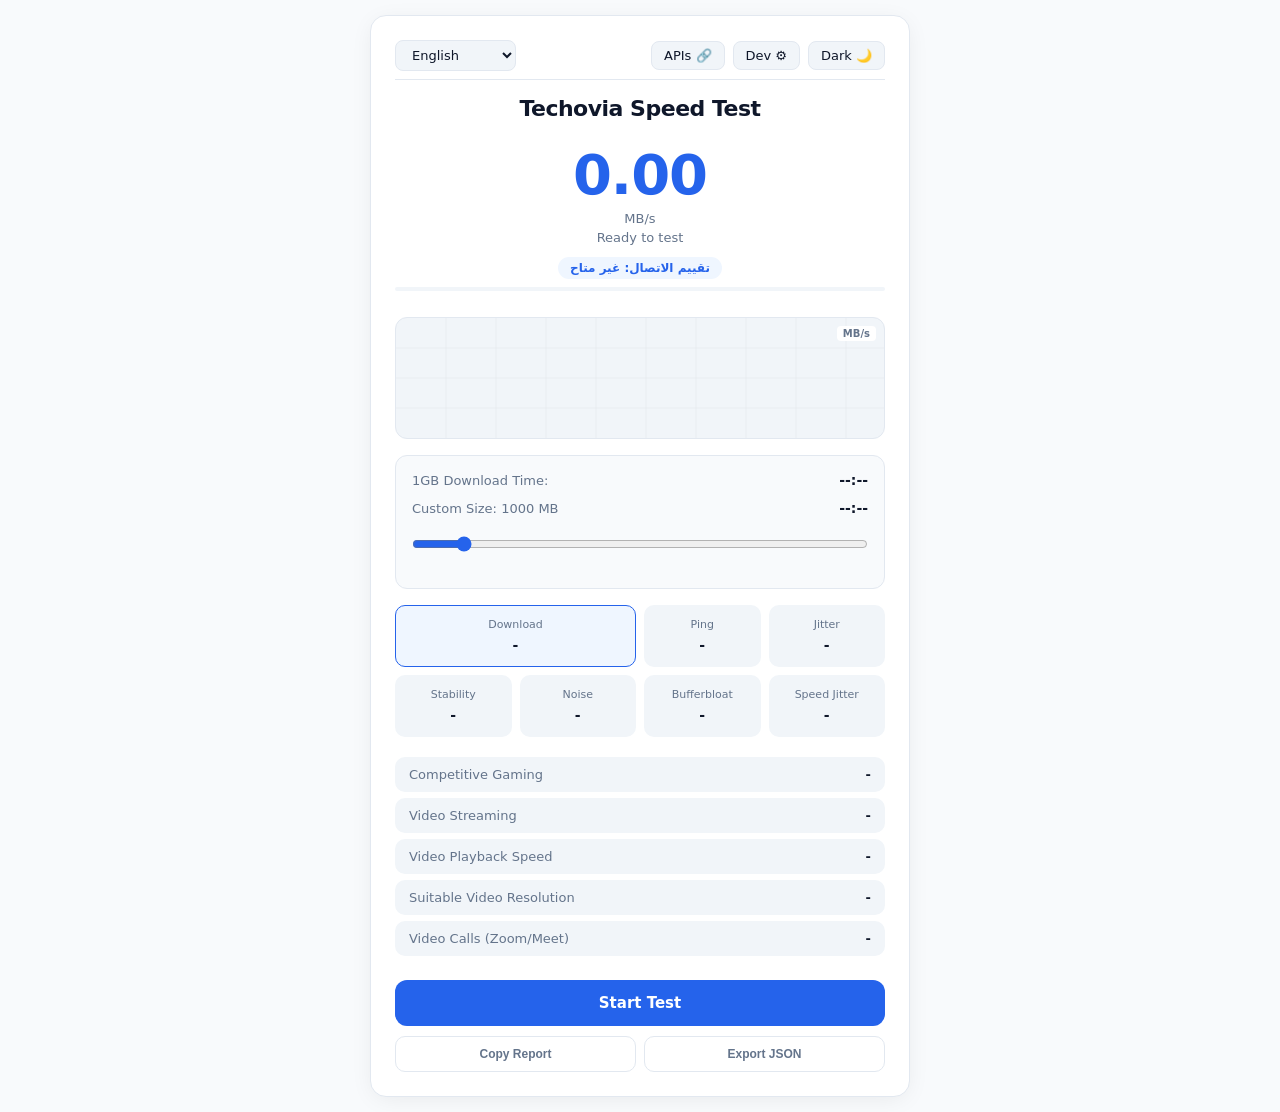
==== commit eca71843: "Update print statement from 'Hello' to 'Goodbye'" ====
--- a/index.html
+++ b/index.html
@@ -16,7 +16,7 @@
 
 <link rel="manifest" id="manifestLink">
 
-<title>Techovia Speed Test v3.6</title>
+<title>Techovia Speed Test v3.7</title>
 <style>
 :root {
     --primary: #2563eb;
@@ -515,8 +515,10 @@
         
         <div class="metric-box"><span class="metric-label" data-i18n="ping">الاستجابة</span><span class="metric-value" id="ping">-</span></div>
         <div class="metric-box"><span class="metric-label" data-i18n="jitter">التقلب</span><span class="metric-value" id="jitter">-</span></div>
+        <div class="metric-box"><span class="metric-label" data-i18n="stab">الاستقرار</span><span class="metric-value" id="stability">-</span></div>
+        <div class="metric-box"><span class="metric-label" data-i18n="noise">التشويش</span><span class="metric-value" id="noise">-</span></div>
         <div class="metric-box"><span class="metric-label" data-i18n="bloat">Bufferbloat</span><span class="metric-value" id="bufferbloat">-</span></div>
-        <div class="metric-box"><span class="metric-label" data-i18n="stab">الاستقرار</span><span class="metric-value" id="stability">-</span></div>
+        <div class="metric-box"><span class="metric-label" data-i18n="jitterPct">تذبذب السرعة</span><span class="metric-value" id="jitterPct">-</span></div>
     </div>
 
     <div class="scores-container">
@@ -591,7 +593,8 @@
   "bufferbloat": 0,
   "download": 0,
   "stability": 0,
-  "timestamp": "2026-06-19T..."
+  "noise": 0,
+  "timestamp": "2026-06-21T..."
 }</div>
 
                 <div class="api-info" style="margin-top: 16px;">
@@ -599,14 +602,15 @@
                 </div>
                 <div class="api-example">const results = window.TechoviaAPI.results;
 console.log(`Download: ${results.download} MB/s`);
-console.log(`Ping: ${results.ping} ms`);</div>
+console.log(`Ping: ${results.ping} ms`);
+console.log(`Noise: ${results.noise} dB`);</div>
             </div>
         </div>
     </div>
 </div>
 
 <script>
-// ==================== Techovia Speed Test v3.6 ====================
+// ==================== Techovia Speed Test v3.7 ====================
 const TechoviaApp = (function() {
     'use strict';
     
@@ -616,6 +620,8 @@
         PING_COUNT: 5,
         GRAPH_MAX_POINTS: 60,
         GRAPH_HEIGHT: 120,
+        UI_UPDATE_INTERVAL: 200,  // ✅ تحديث الواجهة كل 200ms (سلس)
+        BLOAT_CHECK_INTERVAL: 1000,
         DOWNLOAD_URL: 'https://speed.cloudflare.com/__down',
         PING_URL: 'https://speed.cloudflare.com/__down?bytes=0'
     };
@@ -635,19 +641,20 @@
             bufferbloat: 0, 
             download: 0, 
             stability: 0, 
+            noise: 0,
             timestamp: null 
         }
     };
     
     // ==================== TRANSLATIONS ====================
     const translations = {
-        ar: { time1gb: "زمن تحميل 1 جيجابايت:", customSize: "حجم مخصص:", ping: "الاستجابة", jitter: "التقلب", bloat: "Bufferbloat", stab: "الاستقرار", down: "التحميل (Download)", gaming: "أداء الألعاب التنافسية", stream: "جودة بث الفيديو", videoSpeed: "سرعة تشغيل الفيديو", videoRes: "دقة الفيديو المناسبة", calls: "مكالمات الفيديو (Zoom/Meet)", btnStart: "بدء الاختبار", copy: "نسخ التقرير", export: "تصدير JSON", ready: "جاهز للفحص", conn: "جاري الاتصال...", downing: "جاري قياس السرعة...", done: "اكتمل الفحص", err: "حدث خطأ", qGood: "جودة الاتصال: ممتازة", qAvg: "جودة الاتصال: متوسطة", qBad: "جودة الاتصال: ضعيفة", st4k: "ممتاز لـ 4K", stHd: "جيد جداً لـ 1080p", stSd: "متوسط لـ 720p", stBad: "ضعيف (SD)", gPro: "احترافي (تأخير منخفض)", gStab: "مستقر (جيد)", gLag: "غير مستقر (Lag)", cExcel: "ممتاز (بدون تقطيع)", cGood: "جيد", cBad: "ضعيف للاتصال المرئي" },
-        en: { time1gb: "1GB Download Time:", customSize: "Custom Size:", ping: "Ping", jitter: "Jitter", bloat: "Bufferbloat", stab: "Stability", down: "Download", gaming: "Competitive Gaming", stream: "Video Streaming", videoSpeed: "Video Playback Speed", videoRes: "Suitable Video Resolution", calls: "Video Calls (Zoom/Meet)", btnStart: "Start Test", copy: "Copy Report", export: "Export JSON", ready: "Ready to test", conn: "Connecting...", downing: "Testing Speed...", done: "Test Completed", err: "Connection Error", qGood: "Connection Quality: Excellent", qAvg: "Connection Quality: Average", qBad: "Connection Quality: Poor", st4k: "4K Ready", stHd: "1080p HD Ready", stSd: "720p SD Quality", stBad: "Poor (SD)", gPro: "Pro (Low Ping)", gStab: "Stable", gLag: "Unstable (Lag)", cExcel: "Excellent (Clear)", cGood: "Good", cBad: "Poor Quality" },
-        fr: { time1gb: "Temps pour 1 Go:", customSize: "Taille:", ping: "Latence", jitter: "Gigue", bloat: "Bufferbloat", stab: "Stabilité", down: "Téléchargement", gaming: "Jeu Compétitif", stream: "Streaming Vidéo", videoSpeed: "Vitesse vidéo", videoRes: "Résolution adaptée", calls: "Appels Vidéo", btnStart: "Démarrer le test", copy: "Copier", export: "Exporter JSON", ready: "Prêt", conn: "Connexion...", downing: "Vérification...", done: "Terminé", err: "Erreur", qGood: "Qualité: Excellente", qAvg: "Qualité: Moyenne", qBad: "Qualité: Faible", st4k: "Prêt pour 4K", stHd: "HD 1080p", stSd: "SD 720p", stBad: "Faible (SD)", gPro: "Pro (Ping Bas)", gStab: "Stable", gLag: "Instable (Lag)", cExcel: "Excellent", cGood: "Bon", cBad: "Médiocre" },
-        de: { time1gb: "1GB Downloadzeit:", customSize: "Benutzerdefiniert:", ping: "Ping", jitter: "Jitter", bloat: "Bufferbloat", stab: "Stabilität", down: "Download", gaming: "Gaming", stream: "Video-Streaming", videoSpeed: "Video-Geschwindigkeit", videoRes: "Videoauflösung", calls: "Videoanrufe", btnStart: "Test starten", copy: "Kopieren", export: "Exportieren", ready: "Bereit", conn: "Verbinde...", downing: "Prüfen...", done: "Abgeschlossen", err: "Fehler", qGood: "Qualität: Hervorragend", qAvg: "Qualität: Durchschnitt", qBad: "Qualität: Schlecht", st4k: "4K Bereit", stHd: "1080p HD", stSd: "720p SD", stBad: "Schlecht (SD)", gPro: "Pro (Niedriger Ping)", gStab: "Stabil", gLag: "Instabil (Lag)", cExcel: "Ausgezeichnet", cGood: "Gut", cBad: "Schlecht" },
-        es: { time1gb: "Tiempo para 1GB:", customSize: "Tamaño:", ping: "Ping", jitter: "Fluctuación", bloat: "Bufferbloat", stab: "Estabilidad", down: "Descarga", gaming: "Juegos", stream: "Streaming", videoSpeed: "Velocidad de video", videoRes: "Resolución de video", calls: "Videollamadas", btnStart: "Iniciar prueba", copy: "Copiar", export: "Exportar", ready: "Listo", conn: "Conectando...", downing: "Probando...", done: "Completado", err: "Error", qGood: "Calidad: Excelente", qAvg: "Calidad: Media", qBad: "Calidad: Pobre", st4k: "Listo para 4K", stHd: "1080p HD", stSd: "720p SD", stBad: "Mala (SD)", gPro: "Pro (Ping Bajo)", gStab: "Estable", gLag: "Inestable (Lag)", cExcel: "Excelente", cGood: "Bueno", cBad: "Malo" },
-        tr: { time1gb: "1GB İndirme Süresi:", customSize: "Özel Boyut:", ping: "Ping", jitter: "Jitter", bloat: "Bufferbloat", stab: "Kararlılık", down: "İndirme", gaming: "Oyun", stream: "Yayın", videoSpeed: "Video Hızı", videoRes: "Video Çözünürlüğü", calls: "Görüntülü Arama", btnStart: "Testi Başlat", copy: "Kopyala", export: "Dışa Aktar", ready: "Hazır", conn: "Bağlanıyor...", downing: "Test ediliyor...", done: "Tamamlandı", err: "Hata", qGood: "Kalite: Mükemmel", qAvg: "Kalite: Orta", qBad: "Kalite: Zayıf", st4k: "4K Uyumlu", stHd: "1080p HD", stSd: "720p SD", stBad: "Zayıf (SD)", gPro: "Profesyonel (Düşük Ping)", gStab: "Kararlı", gLag: "Kararsız (Lag)", cExcel: "Mükemmel (Kesintisiz)", cGood: "İyi", cBad: "Görüntülü İçin Zayıf" },
-        nl: { time1gb: "1GB Download Tijd:", customSize: "Grootte:", ping: "Ping", jitter: "Jitter", bloat: "Bufferbloat", stab: "Stabiliteit", down: "Download", gaming: "Gaming", stream: "Streaming", videoSpeed: "Videosnelheid", videoRes: "Videoresolutie", calls: "Videobellen", btnStart: "Start Test", copy: "Kopiëren", export: "Exporteren", ready: "Klaar", conn: "Verbunden...", downing: "Testen...", done: "Voltooid", err: "Fout", qGood: "Kwaliteit: Uitstekend", qAvg: "Kwaliteit: Gemiddeld", qBad: "Kwaliteit: Slecht", st4k: "4K Gereed", stHd: "1080p HD", stSd: "720p SD", stBad: "Slecht (SD)", gPro: "Pro (Lage Ping)", gStab: "Stabiel", gLag: "Onstabiel (Lag)", cExcel: "Uitstekend", cGood: "Goed", cBad: "Slecht" }
+        ar: { time1gb: "زمن تحميل 1 جيجابايت:", customSize: "حجم مخصص:", ping: "الاستجابة", jitter: "التقلب", bloat: "Bufferbloat", stab: "الاستقرار", noise: "التشويش", jitterPct: "تذبذب السرعة", down: "التحميل (Download)", gaming: "أداء الألعاب التنافسية", stream: "جودة بث الفيديو", videoSpeed: "سرعة تشغيل الفيديو", videoRes: "دقة الفيديو المناسبة", calls: "مكالمات الفيديو (Zoom/Meet)", btnStart: "بدء الاختبار", copy: "نسخ التقرير", export: "تصدير JSON", ready: "جاهز للفحص", conn: "جاري الاتصال...", downing: "جاري قياس السرعة...", done: "اكتمل الفحص", err: "حدث خطأ", qGood: "جودة الاتصال: ممتازة", qAvg: "جودة الاتصال: متوسطة", qBad: "جودة الاتصال: ضعيفة", st4k: "ممتاز لـ 4K", stHd: "جيد جداً لـ 1080p", stSd: "متوسط لـ 720p", stBad: "ضعيف (SD)", gPro: "احترافي (تأخير منخفض)", gStab: "مستقر (جيد)", gLag: "غير مستقر (Lag)", cExcel: "ممتاز (بدون تقطيع)", cGood: "جيد", cBad: "ضعيف للاتصال المرئي" },
+        en: { time1gb: "1GB Download Time:", customSize: "Custom Size:", ping: "Ping", jitter: "Jitter", bloat: "Bufferbloat", stab: "Stability", noise: "Noise", jitterPct: "Speed Jitter", down: "Download", gaming: "Competitive Gaming", stream: "Video Streaming", videoSpeed: "Video Playback Speed", videoRes: "Suitable Video Resolution", calls: "Video Calls (Zoom/Meet)", btnStart: "Start Test", copy: "Copy Report", export: "Export JSON", ready: "Ready to test", conn: "Connecting...", downing: "Testing Speed...", done: "Test Completed", err: "Connection Error", qGood: "Connection Quality: Excellent", qAvg: "Connection Quality: Average", qBad: "Connection Quality: Poor", st4k: "4K Ready", stHd: "1080p HD Ready", stSd: "720p SD Quality", stBad: "Poor (SD)", gPro: "Pro (Low Ping)", gStab: "Stable", gLag: "Unstable (Lag)", cExcel: "Excellent (Clear)", cGood: "Good", cBad: "Poor Quality" },
+        fr: { time1gb: "Temps pour 1 Go:", customSize: "Taille:", ping: "Latence", jitter: "Gigue", bloat: "Bufferbloat", stab: "Stabilité", noise: "Bruit", jitterPct: "Variation vitesse", down: "Téléchargement", gaming: "Jeu Compétitif", stream: "Streaming Vidéo", videoSpeed: "Vitesse vidéo", videoRes: "Résolution adaptée", calls: "Appels Vidéo", btnStart: "Démarrer le test", copy: "Copier", export: "Exporter JSON", ready: "Prêt", conn: "Connexion...", downing: "Vérification...", done: "Terminé", err: "Erreur", qGood: "Qualité: Excellente", qAvg: "Qualité: Moyenne", qBad: "Qualité: Faible", st4k: "Prêt pour 4K", stHd: "HD 1080p", stSd: "SD 720p", stBad: "Faible (SD)", gPro: "Pro (Ping Bas)", gStab: "Stable", gLag: "Instable (Lag)", cExcel: "Excellent", cGood: "Bon", cBad: "Médiocre" },
+        de: { time1gb: "1GB Downloadzeit:", customSize: "Benutzerdefiniert:", ping: "Ping", jitter: "Jitter", bloat: "Bufferbloat", stab: "Stabilität", noise: "Rauschen", jitterPct: "Geschw.-Schwankung", down: "Download", gaming: "Gaming", stream: "Video-Streaming", videoSpeed: "Video-Geschwindigkeit", videoRes: "Videoauflösung", calls: "Videoanrufe", btnStart: "Test starten", copy: "Kopieren", export: "Exportieren", ready: "Bereit", conn: "Verbinde...", downing: "Prüfen...", done: "Abgeschlossen", err: "Fehler", qGood: "Qualität: Hervorragend", qAvg: "Qualität: Durchschnitt", qBad: "Qualität: Schlecht", st4k: "4K Bereit", stHd: "1080p HD", stSd: "720p SD", stBad: "Schlecht (SD)", gPro: "Pro (Niedriger Ping)", gStab: "Stabil", gLag: "Instabil (Lag)", cExcel: "Ausgezeichnet", cGood: "Gut", cBad: "Schlecht" },
+        es: { time1gb: "Tiempo para 1GB:", customSize: "Tamaño:", ping: "Ping", jitter: "Fluctuación", bloat: "Bufferbloat", stab: "Estabilidad", noise: "Ruido", jitterPct: "Variación velocidad", down: "Descarga", gaming: "Juegos", stream: "Streaming", videoSpeed: "Velocidad de video", videoRes: "Resolución de video", calls: "Videollamadas", btnStart: "Iniciar prueba", copy: "Copiar", export: "Exportar", ready: "Listo", conn: "Conectando...", downing: "Probando...", done: "Completado", err: "Error", qGood: "Calidad: Excelente", qAvg: "Calidad: Media", qBad: "Calidad: Pobre", st4k: "Listo para 4K", stHd: "1080p HD", stSd: "720p SD", stBad: "Mala (SD)", gPro: "Pro (Ping Bajo)", gStab: "Estable", gLag: "Inestable (Lag)", cExcel: "Excelente", cGood: "Bueno", cBad: "Malo" },
+        tr: { time1gb: "1GB İndirme Süresi:", customSize: "Özel Boyut:", ping: "Ping", jitter: "Jitter", bloat: "Bufferbloat", stab: "Kararlılık", noise: "Gürültü", jitterPct: "Hız Dalgalanması", down: "İndirme", gaming: "Oyun", stream: "Yayın", videoSpeed: "Video Hızı", videoRes: "Video Çözünürlüğü", calls: "Görüntülü Arama", btnStart: "Testi Başlat", copy: "Kopyala", export: "Dışa Aktar", ready: "Hazır", conn: "Bağlanıyor...", downing: "Test ediliyor...", done: "Tamamlandı", err: "Hata", qGood: "Kalite: Mükemmel", qAvg: "Kalite: Orta", qBad: "Kalite: Zayıf", st4k: "4K Uyumlu", stHd: "1080p HD", stSd: "720p SD", stBad: "Zayıf (SD)", gPro: "Profesyonel (Düşük Ping)", gStab: "Kararlı", gLag: "Kararsız (Lag)", cExcel: "Mükemmel (Kesintisiz)", cGood: "İyi", cBad: "Görüntülü İçin Zayıf" },
+        nl: { time1gb: "1GB Download Tijd:", customSize: "Grootte:", ping: "Ping", jitter: "Jitter", bloat: "Bufferbloat", stab: "Stabiliteit", noise: "Ruis", jitterPct: "Snelheidsschommeling", down: "Download", gaming: "Gaming", stream: "Streaming", videoSpeed: "Videosnelheid", videoRes: "Videoresolutie", calls: "Videobellen", btnStart: "Start Test", copy: "Kopiëren", export: "Exporteren", ready: "Klaar", conn: "Verbunden...", downing: "Testen...", done: "Voltooid", err: "Fout", qGood: "Kwaliteit: Uitstekend", qAvg: "Kwaliteit: Gemiddeld", qBad: "Kwaliteit: Slecht", st4k: "4K Gereed", stHd: "1080p HD", stSd: "720p SD", stBad: "Slecht (SD)", gPro: "Pro (Lage Ping)", gStab: "Stabiel", gLag: "Onstabiel (Lag)", cExcel: "Uitstekend", cGood: "Goed", cBad: "Slecht" }
     };
     
     // ==================== UTILITY FUNCTIONS ====================
@@ -831,7 +838,7 @@
         return { ping: Math.round(avg), jitter: Math.round(jitter) };
     }
     
-    // ✅ Main Download Test - Using old accurate mechanism
+    // ✅ Main Download Test - Smooth UI updates + Noise calculation
     async function runDownloadTest(seconds) {
         let start = performance.now();
         let controller = new AbortController();
@@ -842,6 +849,7 @@
         
         setWarmupIndicator(true);
         
+        // ✅ Bufferbloat monitoring
         let bloatController = new AbortController();
         let activePings = [];
         let bloatLock = false;
@@ -857,8 +865,9 @@
                 activePings.push(performance.now() - ts);
             } catch(e) {}
             bloatLock = false;
-        }, 1000);
-        
+        }, CONFIG.BLOAT_CHECK_INTERVAL);
+        
+        // ✅ Timeout for the test
         const timeout = setTimeout(() => {
             isAborted = true;
             controller.abort();
@@ -866,53 +875,72 @@
             clearInterval(bloatInterval);
         }, seconds * 1000);
         
-        try {
-            let r = await fetch(getNoCacheUrl(CONFIG.DOWNLOAD_URL, {bytes: CONFIG.DOWNLOAD_CHUNK_SIZE}), {
-                cache: "no-store",
-                signal: controller.signal
-            });
-            let reader = r.body.getReader();
-            
-            let timeLeft = seconds;
-            let countdown = setInterval(() => {
-                timeLeft--;
-                if (timeLeft >= 0) document.getElementById('timer').innerText = "الوقت المتبقي " + timeLeft + " ث";
-                if (timeLeft <= 0) clearInterval(countdown);
-            }, 1000);
-            
-            while (!isAborted) {
-                let { done, value } = await reader.read();
-                if (done || isAborted) break;
-                bytes += value.length;
-                let t = (performance.now() - start) / 1000;
-                let speedMB = (bytes) / (1024 * 1024 * t);
+        // ✅ Start download stream (background data collection)
+        let downloadPromise = (async () => {
+            try {
+                let r = await fetch(getNoCacheUrl(CONFIG.DOWNLOAD_URL, {bytes: CONFIG.DOWNLOAD_CHUNK_SIZE}), {
+                    cache: "no-store",
+                    signal: controller.signal
+                });
+                let reader = r.body.getReader();
                 
-                if (speedMB > state.currentMax * 0.8) state.currentMax = speedMB * 1.5;
-                
-                displayMainSpeed(speedMB);
-                updateCalculators(speedMB);
-                state.speeds.push(speedMB);
-                if (state.speeds.length > CONFIG.GRAPH_MAX_POINTS) state.speeds.shift();
-                drawGraph();
-                
-                updateProgress(Math.min((t / seconds) * 100, 100));
+                while (!isAborted) {
+                    let { done, value } = await reader.read();
+                    if (done || isAborted) break;
+                    bytes += value.length;
+                }
+            } catch (e) { }
+        })();
+        
+        // ✅ Smooth UI update loop (independent from data arrival)
+        let uiLoop = setInterval(() => {
+            if (isAborted && bytes === 0) {
+                clearInterval(uiLoop);
+                return;
             }
             
-            clearInterval(countdown);
-        } catch (e) { } 
-        finally { 
-            clearTimeout(timeout);
-            clearInterval(bloatInterval);
-            setWarmupIndicator(false);
-        }
+            let elapsed = (performance.now() - start) / 1000;
+            let speedMB = elapsed > 0 ? (bytes) / (1024 * 1024 * elapsed) : 0;
+            
+            if (speedMB > state.currentMax * 0.8) state.currentMax = speedMB * 1.5;
+            
+            // Update UI smoothly
+            displayMainSpeed(speedMB);
+            updateCalculators(speedMB);
+            
+            // Update graph
+            state.speeds.push(speedMB);
+            if (state.speeds.length > CONFIG.GRAPH_MAX_POINTS) state.speeds.shift();
+            drawGraph();
+            
+            // Update progress
+            updateProgress(Math.min((elapsed / seconds) * 100, 100));
+            
+            // Update timer
+            let timeLeft = Math.max(0, Math.ceil(seconds - elapsed));
+            document.getElementById('timer').innerText = getTxt('downing') + " - " + timeLeft + "s";
+            
+            if (isAborted) clearInterval(uiLoop);
+        }, CONFIG.UI_UPDATE_INTERVAL);
+        
+        await downloadPromise;
+        
+        // ✅ Cleanup
+        clearInterval(uiLoop);
+        clearInterval(bloatInterval);
+        clearTimeout(timeout);
+        setWarmupIndicator(false);
         
         let totalTime = (performance.now() - start) / 1000;
         let finalSpeedMB = (bytes) / (1024 * 1024 * totalTime);
         state.lastFinalSpeed = finalSpeedMB;
         
-        let avg = state.speeds.reduce((a, b) => a + b, 0) / (state.speeds.length || 1);
-        let stdev = Math.sqrt(state.speeds.map(x => (x - avg) ** 2).reduce((a, b) => a + b, 0) / (state.speeds.length || 1));
+        // ✅ Calculate stability, noise, and jitter%
+        let avg = state.speeds.length ? state.speeds.reduce((a, b) => a + b, 0) / state.speeds.length : 0;
+        let stdev = state.speeds.length ? Math.sqrt(state.speeds.map(x => (x - avg) ** 2).reduce((a, b) => a + b, 0) / state.speeds.length) : 0;
         let stability = Math.max(0, 100 - (stdev / (avg || 1) * 100));
+        let noise = (stdev / (avg || 1) * 10).toFixed(1);  // ✅ Noise in dB
+        let jitterPct = ((stdev / (avg || 1)) * 100).toFixed(1);  // ✅ Speed jitter %
         
         let avgBloat = activePings.length ? activePings.reduce((a,b)=>a+b,0)/activePings.length : state.basePingMs;
         let bloatDiff = Math.max(0, Math.round(avgBloat - state.basePingMs));
@@ -921,7 +949,13 @@
             throw new Error("Download test failed");
         }
         
-        return { speed: finalSpeedMB, stability: stability.toFixed(0), bloat: bloatDiff };
+        return { 
+            speed: finalSpeedMB, 
+            stability: stability.toFixed(0), 
+            bloat: bloatDiff,
+            noise: noise,
+            jitterPct: jitterPct
+        };
     }
     
     // ✅ Main Test Manager
@@ -929,7 +963,7 @@
         if (state.isRunning) return;
         state.isRunning = true;
         
-        const duration = 30; // Fixed 30 seconds
+        const duration = 30;
         
         document.getElementById('btnStart').disabled = true;
         state.speeds = [];
@@ -960,14 +994,18 @@
             
             let downRes = await runDownloadTest(duration);
             
-            // ✅ Step 3: Populate Download specific final calculations
+            // ✅ Step 3: Populate final calculations
             document.getElementById('down').innerText = formatStat(downRes.speed);
             document.getElementById('stability').innerText = downRes.stability + "%";
             document.getElementById('bufferbloat').innerText = "+" + downRes.bloat + " ms";
+            document.getElementById('noise').innerText = downRes.noise + " dB";  // ✅ Noise display
+            document.getElementById('jitterPct').innerText = downRes.jitterPct + "%";  // ✅ Jitter % display
             
             highlightElement('down');
             highlightElement('stability');
             highlightElement('bufferbloat');
+            highlightElement('noise');
+            highlightElement('jitterPct');
             
             state.lastFinalSpeed = downRes.speed;
             updateCalculators(downRes.speed);
@@ -975,6 +1013,7 @@
             state.results.download = Number(downRes.speed.toFixed(2));
             state.results.bufferbloat = downRes.bloat;
             state.results.stability = Number(downRes.stability);
+            state.results.noise = Number(downRes.noise);
             
             // ✅ Step 4: Finalize Scores & UX
             calcScoresText(downRes.speed, pj.ping, pj.jitter, downRes.bloat);
@@ -1062,7 +1101,7 @@
             this.changeLang(state.currentLang);
             drawGraph();
             
-            console.log('%c🚀 Techovia Speed Test v3.6 Loaded', 'color: #2563eb; font-size: 16px; font-weight: bold;');
+            console.log('%c🚀 Techovia Speed Test v3.7 Loaded', 'color: #2563eb; font-size: 16px; font-weight: bold;');
         },
         
         changeLang: function(l) {
@@ -1102,7 +1141,7 @@
         
         copyResults: function() {
             let res = state.results;
-            let text = `Techovia Speed Test\nDown: ${res.download} MB/s\nPing: ${res.ping}ms\nJitter: ${res.jitter}ms\nBufferbloat: +${res.bufferbloat}ms\nStability: ${res.stability}%\nTimestamp: ${res.timestamp}`;
+            let text = `Techovia Speed Test\nDown: ${res.download} MB/s\nPing: ${res.ping}ms\nJitter: ${res.jitter}ms\nBufferbloat: +${res.bufferbloat}ms\nStability: ${res.stability}%\nNoise: ${res.noise} dB\nTimestamp: ${res.timestamp}`;
             navigator.clipboard.writeText(text).then(() => {
                 alert(state.currentLang === 'ar' ? "تم نسخ التقرير بنجاح!" : "Report copied!");
             });
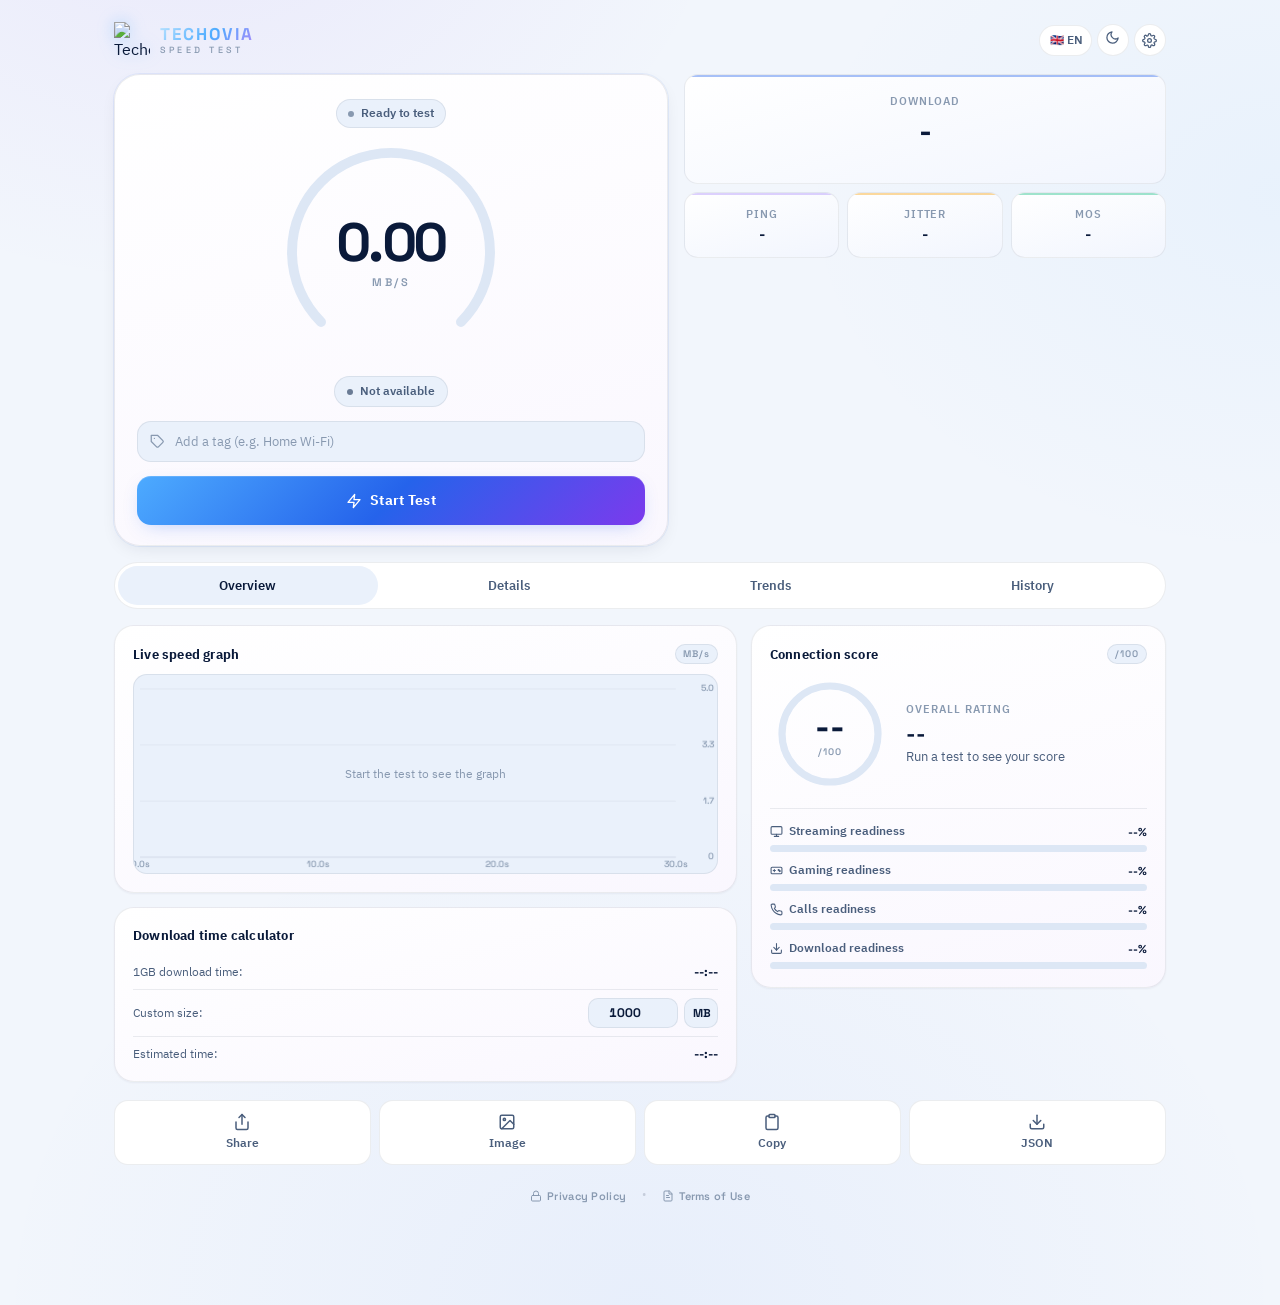
==== commit 531e1dcb: "Update print statement from 'Hello' to 'Goodbye'" ====
--- a/index.html
+++ b/index.html
@@ -1,592 +1,1394 @@
 <!DOCTYPE html>
-<html lang="ar" dir="rtl" id="html-root">
+<html lang="ar" dir="rtl" data-theme="dark">
 <head>
 <meta charset="UTF-8">
-<meta name="viewport" content="width=device-width, initial-scale=1.0">
-<meta name="theme-color" content="#2563eb">
-<meta name="description" content="Techovia Speed Test - Advanced Internet Speed Testing Tool">
-
+<meta name="viewport" content="width=device-width,initial-scale=1,maximum-scale=5,viewport-fit=cover">
+<meta name="theme-color" content="#05080f">
+<meta name="description" content="Techovia Speed Test — Advanced Internet Speed Testing Tool">
 <meta name="mobile-web-app-capable" content="yes">
 <meta name="apple-mobile-web-app-capable" content="yes">
-<meta name="apple-mobile-web-status-bar-style" content="black-translucent">
+<meta name="apple-mobile-web-app-status-bar-style" content="black-translucent">
 <meta name="apple-mobile-web-app-title" content="Techovia">
 
-<link rel="icon" type="image/svg+xml" href="data:image/svg+xml;utf8,<svg xmlns='http://www.w3.org/2000/svg' viewBox='0 0 100 100'><circle cx='50' cy='50' r='45' fill='%232563eb'/><path d='M30 50 L45 65 L70 35' stroke='white' stroke-width='8' fill='none' stroke-linecap='round' stroke-linejoin='round'/></svg>">
-<link rel="apple-touch-icon" href="data:image/svg+xml;utf8,<svg xmlns='http://www.w3.org/2000/svg' viewBox='0 0 100 100'><circle cx='50' cy='50' r='45' fill='%232563eb'/><path d='M30 50 L45 65 L70 35' stroke='white' stroke-width='8' fill='none' stroke-linecap='round' stroke-linejoin='round'/></svg>">
-
+<link rel="icon" type="image/svg+xml" href="./assets/logo.svg">
+<link rel="apple-touch-icon" href="./assets/logo.svg">
 <link rel="manifest" id="manifestLink">
 
-<title>Techovia Speed Test v3.7</title>
+<link rel="preconnect" href="https://fonts.googleapis.com">
+<link rel="preconnect" href="https://fonts.gstatic.com" crossorigin>
+<link href="https://fonts.googleapis.com/css2?family=Space+Grotesk:wght@500;600;700&family=IBM+Plex+Sans+Arabic:wght@400;500;600;700&display=swap" rel="stylesheet">
+
+<title>Techovia Speed Test</title>
+
 <style>
 :root {
-    --primary: #2563eb;
-    --primary-light: #eff6ff;
-    --bg: #f8fafc;
-    --card-bg: #ffffff;
-    --text-main: #0f172a;
-    --text-muted: #64748b;
-    --border: #e2e8f0;
-    --stat-bg: #f1f5f9;
-    --calc-bg: #f8fafc;
-    --graph-stroke: #3b82f6;
-    --graph-fill: rgba(59, 130, 246, 0.1);
-    --btn-sec: #475569;
-    --success: #10b981;
-    --warning: #f59e0b;
-    --danger: #ef4444;
-    --radius: 16px;
-    --font: system-ui, -apple-system, "Segoe UI", Roboto, Helvetica, Arial, sans-serif;
-}
-
+    --blue-1:#b6e1ff; --blue-2:#7dc8ff; --blue-3:#4dabff; --blue-4:#1e5fc4;
+    --violet:#7c3aed; --violet-light:#a78bfa;
+    --bg:#f2f6fc; --surface-1:#ffffff; --surface-2:#eaf1fb; --surface-3:#dde7f5;
+    --border:rgba(10,26,58,0.08); --border-strong:rgba(10,26,58,0.16);
+    --text-1:#0a1a3a; --text-2:#4a5e7c; --text-3:#8899b0;
+    --primary:#2563eb; --primary-glow:rgba(37,99,235,0.35);
+    --success:#10b981; --warning:#f59e0b; --danger:#ef4444;
+    --radius-sm:10px; --radius-md:14px; --radius-lg:20px; --radius-xl:26px; --radius-full:999px;
+    --shadow-sm:0 1px 2px rgba(10,26,58,0.05);
+    --shadow-md:0 6px 20px -8px rgba(10,26,58,0.14);
+    --shadow-glow:0 0 0 1px rgba(37,99,235,0.08);
+    --font-body:'IBM Plex Sans Arabic',system-ui,-apple-system,sans-serif;
+    --font-display:'Space Grotesk','IBM Plex Sans Arabic',system-ui,sans-serif;
+    --t-fast:0.14s cubic-bezier(0.4,0,0.2,1);
+    --t-base:0.24s cubic-bezier(0.4,0,0.2,1);
+}
 [data-theme="dark"] {
-    --primary: #3b82f6;
-    --primary-light: #1e293b;
-    --bg: #0b0f19;
-    --card-bg: #111827;
-    --text-main: #f8fafc;
-    --text-muted: #94a3b8;
-    --border: #1f2937;
-    --stat-bg: #1f2937;
-    --calc-bg: #111827;
-    --graph-stroke: #60a5fa;
-    --graph-fill: rgba(96, 165, 250, 0.15);
-    --btn-sec: #374151;
-}
-
-* { box-sizing: border-box; }
+    --bg:#05080f; --surface-1:#0c1a30; --surface-2:#132642; --surface-3:#1d3556;
+    --border:rgba(77,171,255,0.10); --border-strong:rgba(77,171,255,0.22);
+    --text-1:#eaf3ff; --text-2:#a9c0de; --text-3:#6f88a8;
+    --primary:#4dabff; --primary-glow:rgba(77,171,255,0.5);
+    --success:#34d399; --warning:#fbbf24; --danger:#f87171;
+    --shadow-sm:0 1px 2px rgba(0,0,0,0.5);
+    --shadow-md:0 8px 24px -10px rgba(0,0,0,0.7);
+    --shadow-glow:0 0 0 1px rgba(77,171,255,0.10);
+}
+
+* { box-sizing:border-box; -webkit-tap-highlight-color:transparent; }
+html { scroll-behavior:smooth; }
 
 body {
-    margin: 0;
-    background: var(--bg);
-    color: var(--text-main);
-    font-family: var(--font);
-    display: flex;
-    justify-content: center;
-    align-items: center;
-    min-height: 100vh;
-    padding: 15px;
-    transition: background-color 0.3s ease, color 0.3s ease;
-}
-
-.card {
-    background: var(--card-bg);
-    width: 100%;
-    max-width: 540px;
-    padding: 24px;
-    border-radius: var(--radius);
-    box-shadow: 0 4px 24px -4px rgba(0, 0, 0, 0.08);
-    border: 1px solid var(--border);
-    display: flex;
-    flex-direction: column;
-    gap: 16px;
-    transition: all 0.3s ease;
-}
-
-.header-controls {
-    display: flex;
-    justify-content: space-between;
-    align-items: center;
-    padding-bottom: 8px;
-    border-bottom: 1px solid var(--border);
-    flex-wrap: wrap;
-    gap: 8px;
-}
-
-.controls-group { display: flex; gap: 8px; flex-wrap: wrap; }
-
-select, .icon-btn {
-    background: var(--stat-bg);
-    color: var(--text-main);
-    border: 1px solid var(--border);
-    padding: 6px 12px;
-    border-radius: 8px;
-    font-size: 13px;
-    cursor: pointer;
-    font-weight: 500;
-    font-family: var(--font);
-    transition: all 0.2s;
-    outline: none;
-}
-.icon-btn:hover, select:hover { background: var(--border); }
-
-.title {
-    font-size: 22px;
-    font-weight: 700;
-    color: var(--text-main);
-    text-align: center;
-    letter-spacing: -0.5px;
-}
-
-.speed-display { text-align: center; padding: 10px 0; }
-
+    margin:0;
+    color:var(--text-1);
+    font-family:var(--font-body);
+    min-height:100vh; min-height:100dvh;
+    -webkit-font-smoothing:antialiased;
+    overflow-x:hidden;
+    transition:background-color .3s ease, color .3s ease;
+    background:
+        radial-gradient(ellipse 900px 700px at 15% -10%, rgba(124,58,237,0.07), transparent 60%),
+        radial-gradient(ellipse 800px 600px at 100% 15%, rgba(77,171,255,0.06), transparent 60%),
+        radial-gradient(ellipse 1000px 800px at 50% 100%, rgba(37,99,235,0.05), transparent 65%),
+        var(--bg);
+}
+[data-theme="dark"] body {
+    background:
+        radial-gradient(ellipse 900px 700px at 15% -10%, rgba(124,58,237,0.14), transparent 60%),
+        radial-gradient(ellipse 800px 600px at 100% 15%, rgba(77,171,255,0.12), transparent 60%),
+        radial-gradient(ellipse 1000px 800px at 50% 100%, rgba(30,95,196,0.10), transparent 65%),
+        linear-gradient(180deg, #05080f 0%, #080d1f 45%, #0a0a24 75%, #05080f 100%);
+}
+:focus-visible { outline:2px solid var(--primary); outline-offset:3px; border-radius:var(--radius-sm); }
+button, select, input { font-family:inherit; }
+button { cursor:pointer; user-select:none; }
+img { display:block; }
+
+.app {
+    margin:0 auto;
+    padding:14px 12px 100px;
+    display:flex;
+    flex-direction:column;
+    gap:11px;
+    max-width:520px;
+    position:relative;
+    z-index:1;
+}
+
+.topbar { display:flex; justify-content:space-between; align-items:center; gap:8px; }
+.brand { display:flex; align-items:center; gap:10px; text-decoration:none; color:inherit; }
+.brand-logo { width:36px; height:36px; flex-shrink:0; object-fit:contain; filter:drop-shadow(0 0 8px rgba(77,171,255,0.35)); }
+.brand-text { display:flex; flex-direction:column; line-height:1; }
+.brand-name {
+    font-family:var(--font-display); font-weight:700; font-size:17px; letter-spacing:2px;
+    background:linear-gradient(135deg, var(--blue-1), var(--blue-3) 55%, var(--violet-light));
+    -webkit-background-clip:text; background-clip:text; -webkit-text-fill-color:transparent; color:transparent;
+}
+.brand-tag {
+    font-family:var(--font-display); font-weight:500; font-size:9px; letter-spacing:3.5px;
+    color:var(--text-3); text-transform:uppercase; margin-top:3px;
+}
+.topbar-actions { display:flex; gap:5px; align-items:center; }
+
+.chip {
+    background:var(--surface-1); border:1px solid var(--border); color:var(--text-2);
+    padding:6px 10px; border-radius:var(--radius-full); font-size:11.5px; font-weight:600;
+    transition:all var(--t-fast); display:inline-flex; align-items:center; gap:5px; font-family:inherit;
+    text-decoration:none;
+}
+.chip:hover { background:var(--surface-2); color:var(--text-1); border-color:var(--border-strong); text-decoration:none; }
+.chip.icon { padding:0; width:32px; height:32px; justify-content:center; }
+.chip.icon svg { width:15px; height:15px; }
+.chip.wide { width:100%; justify-content:center; padding:11px; font-size:12.5px; }
+select.chip { -webkit-appearance:none; appearance:none; padding-inline-end:8px; }
+select.chip option { background:var(--bg); color:var(--text-1); }
+
+.hero {
+    background:linear-gradient(165deg, var(--surface-1) 0%, color-mix(in srgb, var(--surface-1) 96%, var(--violet) 4%) 100%);
+    border:1px solid var(--border);
+    border-radius:var(--radius-xl);
+    padding:18px 14px 16px;
+    display:flex; flex-direction:column; align-items:center; gap:12px;
+    position:relative;
+    box-shadow:var(--shadow-md), var(--shadow-glow), inset 0 1px 0 rgba(255,255,255,0.05);
+}
+[data-theme="dark"] .hero {
+    background:linear-gradient(165deg, #0f2242 0%, #0d1a35 45%, #12143a 100%);
+    border-color:rgba(124,58,237,0.18);
+}
+
+.status-line {
+    display:inline-flex; align-items:center; gap:7px;
+    font-size:11.5px; font-weight:600; color:var(--text-2);
+    padding:5px 11px; background:var(--surface-2); border-radius:var(--radius-full);
+    border:1px solid var(--border);
+}
+.live-dot { width:6px; height:6px; border-radius:50%; background:var(--text-3); transition:background-color var(--t-base); }
+.live-dot.active { background:var(--success); }
+.live-dot.running { background:var(--primary); animation:pulseRing 1.6s ease-out infinite; }
+@keyframes pulseRing { 0%{box-shadow:0 0 0 0 currentColor;} 100%{box-shadow:0 0 0 12px transparent;} }
+
+.gauge-wrap { position:relative; width:min(200px,56vw); aspect-ratio:1; display:grid; place-items:center; }
+.gauge { width:100%; height:100%; overflow:visible; }
+.gauge-track { fill:none; stroke:var(--surface-3); stroke-width:9; stroke-linecap:round; }
+[data-theme="dark"] .gauge-track { stroke:rgba(77,171,255,0.10); }
+.gauge-progress {
+    fill:none; stroke:url(#gaugeGrad); stroke-width:9; stroke-linecap:round;
+    stroke-dasharray:424.1; stroke-dashoffset:424.1;
+    transition:stroke-dashoffset 0.35s cubic-bezier(0.4,0,0.2,1);
+}
+.gauge-center { position:absolute; inset:0; display:flex; flex-direction:column; align-items:center; justify-content:center; pointer-events:none; gap:2px; }
 .speed-value {
-    font-size: clamp(40px, 8vw, 56px);
-    font-weight: 800;
-    color: var(--primary);
-    line-height: 1;
-    font-variant-numeric: tabular-nums;
-    letter-spacing: -1px;
-    transition: all 0.3s ease;
-}
-
-.status-text {
-    font-size: 13px;
-    color: var(--text-muted);
-    font-weight: 500;
-    margin-top: 8px;
+    font-family:var(--font-display); font-weight:700;
+    font-size:clamp(32px,10vw,48px); line-height:1; letter-spacing:-1.5px;
+    color:var(--text-1); font-variant-numeric:tabular-nums; min-width:4ch;
+    text-align:center; transition:color var(--t-base);
+}
+.speed-unit {
+    font-family:var(--font-display); font-weight:600; font-size:11px;
+    letter-spacing:2.5px; color:var(--text-3); text-transform:uppercase; margin-top:3px;
 }
 
 .quality-badge {
-    display: inline-block;
-    padding: 4px 12px;
-    background: var(--primary-light);
-    color: var(--primary);
-    border-radius: 20px;
-    font-size: 12px;
-    font-weight: 600;
-    margin-top: 12px;
-    transition: all 0.3s ease;
-}
-
-.graph-container {
-    position: relative;
-    background: var(--stat-bg);
-    border-radius: 12px;
-    border: 1px solid var(--border);
-    overflow: hidden;
-}
-
-canvas#graph {
-    width: 100%;
-    height: 120px;
-    display: block;
-}
-
-.graph-label {
-    position: absolute;
-    top: 8px;
-    right: 8px;
-    font-size: 10px;
-    color: var(--text-muted);
-    background: var(--card-bg);
-    padding: 2px 6px;
-    border-radius: 4px;
-    font-weight: 600;
-}
-
+    display:inline-flex; align-items:center; gap:7px; padding:6px 12px;
+    background:var(--surface-2); color:var(--text-2);
+    border:1px solid var(--border); border-radius:var(--radius-full);
+    font-size:11.5px; font-weight:600; transition:all var(--t-base);
+}
+.quality-badge .dot { width:6px; height:6px; border-radius:50%; background:currentColor; opacity:.8; }
+.quality-badge[data-level="good"] { background:rgba(16,185,129,0.1); color:var(--success); border-color:rgba(16,185,129,0.2); }
+.quality-badge[data-level="avg"] { background:rgba(245,158,11,0.1); color:var(--warning); border-color:rgba(245,158,11,0.2); }
+.quality-badge[data-level="bad"] { background:rgba(239,68,68,0.1); color:var(--danger); border-color:rgba(239,68,68,0.2); }
+
+.tag-field {
+    width:100%; display:flex; align-items:center; gap:8px;
+    background:var(--surface-2); border:1px solid var(--border);
+    border-radius:var(--radius-md); padding:9px 12px; transition:border-color var(--t-fast);
+}
+.tag-field:focus-within { border-color:var(--primary); box-shadow:0 0 0 3px var(--primary-glow); }
+.tag-field svg { width:15px; height:15px; color:var(--text-3); flex-shrink:0; }
+.tag-field input { border:0; background:transparent; color:var(--text-1); font-size:12.5px; width:100%; outline:none; font-family:inherit; }
+.tag-field input::placeholder { color:var(--text-3); }
+
+.cta {
+    width:100%; padding:14px; border:0; border-radius:var(--radius-md);
+    background:linear-gradient(135deg, var(--blue-3) 0%, var(--primary) 50%, var(--violet) 100%);
+    color:#fff; font-size:14px; font-weight:700; font-family:var(--font-body); letter-spacing:0.3px;
+    display:inline-flex; align-items:center; justify-content:center; gap:8px;
+    position:relative; overflow:hidden;
+    box-shadow:0 6px 20px -8px var(--primary-glow), inset 0 1px 0 rgba(255,255,255,0.15);
+    transition:transform var(--t-fast), background var(--t-base);
+}
+.cta:active:not(:disabled) { transform:scale(0.985); }
+.cta:disabled { opacity:0.65; cursor:not-allowed; }
+.cta.running { background:linear-gradient(135deg, var(--warning) 0%, #d97706 100%); }
+.cta.done { background:linear-gradient(135deg, var(--success) 0%, #059669 100%); }
+.cta-icon { display:inline-flex; }
+.cta-icon svg { width:16px; height:16px; }
+
+.quick-stats {
+    display:grid;
+    grid-template-columns:repeat(3, 1fr);
+    grid-template-areas:"big big big" "p1 p2 p3";
+    gap:6px;
+}
+.qs {
+    background:linear-gradient(165deg, var(--surface-1) 0%, color-mix(in srgb, var(--surface-1) 94%, var(--primary) 6%) 100%);
+    border:1px solid var(--border); border-radius:var(--radius-md);
+    padding:10px 8px; text-align:center; position:relative; overflow:hidden;
+    transition:background-color var(--t-base);
+    min-height:58px; display:flex; flex-direction:column; justify-content:center; gap:2px;
+    box-shadow:inset 0 1px 0 rgba(255,255,255,0.04);
+}
+[data-theme="dark"] .qs { background:linear-gradient(165deg, #0e1e3a 0%, #0c1830 100%); }
+.qs::before { content:''; position:absolute; top:0; left:0; right:0; height:2px; background:currentColor; opacity:0.4; }
+.qs[data-role="big"] { grid-area:big; min-height:78px; padding:14px 12px; color:var(--primary); }
+.qs[data-role="ping"] { grid-area:p1; color:var(--violet-light); }
+.qs[data-role="jitter"] { grid-area:p2; color:var(--warning); }
+.qs[data-role="mos"] { grid-area:p3; color:var(--success); }
+.qs-label { font-size:9.5px; color:var(--text-3); text-transform:uppercase; letter-spacing:0.8px; font-weight:600; }
+.qs-value {
+    font-family:var(--font-display); font-size:13.5px; font-weight:700;
+    color:var(--text-1); font-variant-numeric:tabular-nums;
+    white-space:nowrap; overflow:hidden; text-overflow:ellipsis;
+}
+.qs[data-role="big"] .qs-value { font-size:22px; }
+.qs-value.flash { animation:flash 0.9s ease; }
+@keyframes flash {
+    0%{transform:scale(1);}
+    35%{transform:scale(1.18); color:var(--primary);}
+    100%{transform:scale(1);}
+}
+.qs-diff { font-size:9.5px; font-weight:700; font-family:var(--font-display); margin-top:1px; min-height:11px; opacity:0; transition:opacity var(--t-base); }
+.qs-diff.up { color:var(--success); opacity:1; }
+.qs-diff.down { color:var(--danger); opacity:1; }
+
+.segmented {
+    display:flex; background:var(--surface-1); border:1px solid var(--border);
+    border-radius:var(--radius-full); padding:3px; gap:2px;
+}
+.segmented button {
+    flex:1; padding:8px 4px; border:0; background:transparent;
+    color:var(--text-2); font-size:11px; font-weight:600; font-family:inherit;
+    border-radius:var(--radius-full); transition:all var(--t-base);
+}
+.segmented button.active { background:var(--surface-2); color:var(--text-1); }
+[data-theme="dark"] .segmented button.active {
+    background:linear-gradient(180deg, rgba(77,171,255,0.22), rgba(124,58,237,0.12));
+    color:var(--blue-1);
+}
+
+.tab-content { display:none; flex-direction:column; gap:10px; }
+.tab-content.active { display:flex; animation:tabIn 0.3s cubic-bezier(0.4,0,0.2,1); }
+@keyframes tabIn { from{opacity:0; transform:translateY(5px);} to{opacity:1; transform:translateY(0);} }
+
+.panel {
+    background:linear-gradient(165deg, var(--surface-1) 0%, color-mix(in srgb, var(--surface-1) 96%, var(--violet) 4%) 100%);
+    border:1px solid var(--border); border-radius:var(--radius-lg);
+    padding:14px;
+    box-shadow:var(--shadow-sm), inset 0 1px 0 rgba(255,255,255,0.04);
+}
+[data-theme="dark"] .panel {
+    background:linear-gradient(165deg, #0d1f3a 0%, #0a1830 60%, #11173a 100%);
+}
+
+.panel-header { display:flex; justify-content:space-between; align-items:center; margin-bottom:10px; gap:8px; }
+.panel-title { font-size:12.5px; font-weight:700; color:var(--text-1); letter-spacing:0.2px; }
+.panel-badge {
+    font-family:var(--font-display); font-size:9.5px; font-weight:600; letter-spacing:1px;
+    color:var(--text-3); padding:3px 7px; background:var(--surface-2);
+    border-radius:var(--radius-full); border:1px solid var(--border);
+}
+.text-btn {
+    background:transparent; border:0; color:var(--text-3);
+    font-size:10.5px; font-weight:600; padding:4px 8px;
+    border-radius:var(--radius-sm); transition:color var(--t-fast); font-family:inherit;
+}
+.text-btn:hover { color:var(--danger); }
+
+.graph-wrap {
+    position:relative; width:100%; height:130px;
+    border-radius:var(--radius-md); background:var(--surface-2);
+    border:1px solid var(--border); overflow:hidden;
+}
+[data-theme="dark"] .graph-wrap { background:#08182e; }
+#graph { width:100%; height:100%; display:block; cursor:crosshair; }
+.graph-empty {
+    position:absolute; inset:0; display:grid; place-items:center;
+    font-size:11.5px; color:var(--text-3); pointer-events:none;
+    transition:opacity var(--t-base); text-align:center; padding:0 20px;
+}
+.graph-empty.hidden { opacity:0; }
 .warmup-indicator {
-    position: absolute;
-    top: 8px;
-    left: 8px;
-    font-size: 10px;
-    color: var(--warning);
-    background: var(--card-bg);
-    padding: 2px 6px;
-    border-radius: 4px;
-    font-weight: 600;
-    display: none;
-}
-
-.warmup-indicator.active { display: block; }
-
-.calc-section {
-    background: var(--calc-bg);
-    border: 1px solid var(--border);
-    padding: 16px;
-    border-radius: 12px;
-}
+    position:absolute; top:8px; left:8px;
+    display:inline-flex; align-items:center; gap:4px;
+    font-size:9.5px; font-weight:700; color:var(--warning);
+    background:var(--surface-1); border:1px solid rgba(245,158,11,0.3);
+    padding:3px 7px; border-radius:var(--radius-full);
+    opacity:0; transform:translateY(-4px);
+    transition:opacity var(--t-base), transform var(--t-base);
+    pointer-events:none; z-index:4; letter-spacing:0.5px;
+}
+.warmup-indicator svg { width:11px; height:11px; }
+.warmup-indicator.active { opacity:1; transform:translateY(0); animation:pulse 1.4s ease-in-out infinite; }
+@keyframes pulse { 0%,100%{opacity:1;} 50%{opacity:0.55;} }
+.graph-tip {
+    position:absolute; top:0; transform:translate(-50%, -100%);
+    background:var(--surface-1); border:1px solid var(--border-strong);
+    border-radius:var(--radius-sm); padding:5px 8px;
+    pointer-events:none; box-shadow:var(--shadow-md);
+    font-size:10.5px; line-height:1.3; white-space:nowrap;
+    opacity:0; transition:opacity var(--t-fast); z-index:5;
+}
+.graph-tip.show { opacity:1; }
+.graph-tip .tt-speed { font-family:var(--font-display); font-weight:700; color:var(--primary); font-size:12px; }
+.graph-tip .tt-time { color:var(--text-3); font-size:9.5px; }
+
+.score-block {
+    display:flex; align-items:center; gap:16px;
+    padding-bottom:14px; border-bottom:1px solid var(--border); margin-bottom:14px;
+}
+.score-gauge-wrap { position:relative; width:96px; height:96px; flex-shrink:0; }
+.score-gauge { width:100%; height:100%; transform:rotate(-90deg); }
+.sg-track { fill:none; stroke:var(--surface-3); stroke-width:6; }
+[data-theme="dark"] .sg-track { stroke:rgba(77,171,255,0.12); }
+.sg-progress {
+    fill:none; stroke:url(#scoreGrad); stroke-width:6; stroke-linecap:round;
+    stroke-dasharray:251.3; stroke-dashoffset:251.3;
+    transition:stroke-dashoffset 0.6s cubic-bezier(0.4,0,0.2,1);
+}
+.score-value-wrap {
+    position:absolute; inset:0; display:flex; flex-direction:column;
+    align-items:center; justify-content:center; pointer-events:none;
+}
+.score-number {
+    font-family:var(--font-display); font-weight:700; font-size:26px; line-height:1;
+    color:var(--text-1); font-variant-numeric:tabular-nums;
+}
+.score-out-of {
+    font-size:9.5px; color:var(--text-3); font-family:var(--font-display);
+    font-weight:600; letter-spacing:1px; margin-top:2px;
+}
+.score-info { flex:1; display:flex; flex-direction:column; gap:4px; min-width:0; }
+.score-info-label {
+    font-size:10.5px; color:var(--text-3);
+    text-transform:uppercase; letter-spacing:1px; font-weight:600;
+}
+.score-info-grade { font-family:var(--font-display); font-size:18px; font-weight:700; color:var(--text-1); line-height:1.1; }
+.score-info-desc { font-size:11.5px; color:var(--text-2); line-height:1.3; }
+
+.readiness-list { display:flex; flex-direction:column; gap:10px; }
+.readiness-item { display:flex; flex-direction:column; gap:5px; }
+.readiness-top { display:flex; justify-content:space-between; align-items:center; font-size:11.5px; gap:8px; }
+.readiness-label { color:var(--text-2); font-weight:600; display:flex; align-items:center; gap:6px; }
+.readiness-label svg { width:13px; height:13px; }
+.readiness-pct { font-family:var(--font-display); font-weight:700; color:var(--text-1); font-variant-numeric:tabular-nums; }
+.readiness-bar { height:6px; background:var(--surface-3); border-radius:var(--radius-full); overflow:hidden; }
+[data-theme="dark"] .readiness-bar { background:rgba(77,171,255,0.10); }
+.readiness-fill {
+    height:100%; border-radius:var(--radius-full); width:0%;
+    transition:width 0.7s cubic-bezier(0.4,0,0.2,1), background 0.3s ease;
+    background:linear-gradient(90deg, var(--blue-2), var(--primary));
+}
+.readiness-fill[data-level="good"] { background:linear-gradient(90deg, #6ee7b7, var(--success)); }
+.readiness-fill[data-level="avg"] { background:linear-gradient(90deg, #fcd34d, var(--warning)); }
+.readiness-fill[data-level="bad"] { background:linear-gradient(90deg, #fca5a5, var(--danger)); }
 
 .calc-row {
-    display: flex;
-    justify-content: space-between;
-    align-items: center;
-    margin-bottom: 12px;
-}
-.calc-row:last-child { margin-bottom: 0; }
-
-.calc-label { font-size: 13px; color: var(--text-muted); font-weight: 500; }
-.calc-val { font-size: 14px; font-weight: 700; color: var(--text-main); }
-
-input[type=range] { 
-    width: 100%; 
-    margin: 8px 0;
-    accent-color: var(--primary);
-    cursor: pointer;
-}
-
-.metrics-grid {
-    display: grid;
-    grid-template-columns: repeat(4, 1fr);
-    gap: 8px;
-}
-
-.metric-box {
-    background: var(--stat-bg);
-    padding: 12px 8px;
-    border-radius: 10px;
-    text-align: center;
-    border: 1px solid transparent;
-    transition: all 0.3s ease;
-}
-.metric-label { font-size: 11px; color: var(--text-muted); display: block; margin-bottom: 4px; font-weight: 500; }
-.metric-value { color: var(--text-main); font-size: 14px; font-weight: 700; font-variant-numeric: tabular-nums; }
-.metric-box.span-2 { grid-column: span 2; }
-.metric-box.highlight { border-color: var(--primary); background: var(--primary-light); }
-.metric-box.updated { animation: highlight 1s ease; }
-
-@keyframes highlight {
-    0% { transform: scale(1); }
-    50% { transform: scale(1.05); box-shadow: 0 0 12px var(--primary); }
-    100% { transform: scale(1); }
-}
-
-.scores-container {
-    display: flex;
-    flex-direction: column;
-    gap: 6px;
-    margin-top: 4px;
-}
-
-.score-row {
-    display: flex;
-    justify-content: space-between;
-    background: var(--stat-bg);
-    padding: 10px 14px;
-    border-radius: 10px;
-    font-size: 13px;
-}
-.score-title { color: var(--text-muted); font-weight: 500; }
-.score-result { color: var(--text-main); font-weight: 700; }
-
-.action-buttons {
-    display: flex;
-    flex-direction: column;
-    gap: 10px;
-    margin-top: 8px;
-}
-
-button.btn-main {
-    width: 100%;
-    padding: 14px;
-    border: 0;
-    border-radius: 12px;
-    font-size: 15px;
-    font-weight: 600;
-    cursor: pointer;
-    transition: transform 0.1s, opacity 0.2s, box-shadow 0.2s;
-    font-family: var(--font);
-    background: var(--primary);
-    color: #fff;
-}
-button.btn-main:hover:not(:disabled) { box-shadow: 0 4px 12px rgba(37, 99, 235, 0.3); }
-button:disabled { opacity: 0.5; cursor: not-allowed; }
-button:active:not(:disabled) { transform: translateY(1px); }
-
-.footer-links { display: flex; gap: 8px; }
-.footer-link {
-    flex: 1;
-    padding: 10px;
-    background: transparent;
-    border: 1px solid var(--border);
-    color: var(--text-muted);
-    border-radius: 10px;
-    font-size: 12px;
-    font-weight: 600;
-    cursor: pointer;
-    text-align: center;
-    transition: all 0.2s;
-}
-.footer-link:hover { background: var(--stat-bg); color: var(--text-main); }
-
-.modal {
-    display: none;
-    position: fixed;
-    top: 0;
-    left: 0;
-    width: 100%;
-    height: 100%;
-    background: rgba(0, 0, 0, 0.6);
-    backdrop-filter: blur(4px);
-    z-index: 1000;
-    justify-content: center;
-    align-items: center;
-    padding: 20px;
-}
-
-.modal.active { display: flex; }
-
-.modal-content {
-    background: var(--card-bg);
-    border-radius: var(--radius);
-    max-width: 600px;
-    width: 100%;
-    max-height: 80vh;
-    overflow: hidden;
-    display: flex;
-    flex-direction: column;
-    box-shadow: 0 20px 60px rgba(0, 0, 0, 0.3);
-    animation: modalSlide 0.3s ease;
-}
-
-@keyframes modalSlide {
-    from { transform: translateY(-20px); opacity: 0; }
-    to { transform: translateY(0); opacity: 1; }
-}
-
-.modal-header {
-    display: flex;
-    justify-content: space-between;
-    align-items: center;
-    padding: 16px 20px;
-    border-bottom: 1px solid var(--border);
-}
-
-.modal-title {
-    font-size: 16px;
-    font-weight: 700;
-    color: var(--text-main);
-}
-
-.modal-close {
-    background: var(--stat-bg);
-    border: 1px solid var(--border);
-    color: var(--text-main);
-    width: 32px;
-    height: 32px;
-    border-radius: 8px;
-    cursor: pointer;
-    font-size: 18px;
-    display: flex;
-    align-items: center;
-    justify-content: center;
-    transition: all 0.2s;
-}
-.modal-close:hover { background: var(--border); }
-
-.modal-body {
-    padding: 20px;
-    overflow-y: auto;
-    flex: 1;
-}
+    display:flex; justify-content:space-between; align-items:center;
+    padding:8px 0; border-bottom:1px solid var(--border);
+    font-size:12px; color:var(--text-2); gap:8px;
+}
+.calc-row:last-child { border-bottom:0; padding-bottom:0; }
+.calc-row:first-of-type { padding-top:0; }
+.calc-val {
+    font-family:var(--font-display); font-weight:700; color:var(--text-1);
+    font-variant-numeric:tabular-nums; font-size:12.5px;
+}
+.calc-row-input { gap:10px; }
+.calc-row-input > span:first-child { flex-shrink:0; }
+.size-input { display:flex; gap:6px; flex:1; justify-content:flex-end; }
+.size-input input {
+    width:90px; padding:6px 10px; border-radius:var(--radius-sm);
+    border:1px solid var(--border); background:var(--surface-2);
+    color:var(--text-1); font-family:var(--font-display); font-size:12.5px; font-weight:700;
+    outline:none; text-align:center; font-variant-numeric:tabular-nums;
+    transition:border-color var(--t-fast);
+}
+.size-input input:focus { border-color:var(--primary); box-shadow:0 0 0 3px var(--primary-glow); }
+.size-input select {
+    padding:6px 8px; border-radius:var(--radius-sm); border:1px solid var(--border);
+    background:var(--surface-2); color:var(--text-1);
+    font-family:var(--font-display); font-size:11.5px; font-weight:700;
+    outline:none; cursor:pointer; -webkit-appearance:none; appearance:none; padding-inline-end:6px;
+}
+.size-input select option { background:var(--bg); color:var(--text-1); }
+
+.metrics-list { display:flex; flex-direction:column; }
+.metric-row {
+    display:flex; justify-content:space-between; align-items:center;
+    padding:10px 0; border-bottom:1px solid var(--border);
+    font-size:12.5px; color:var(--text-2);
+}
+.metric-row:last-child { border-bottom:0; padding-bottom:0; }
+.metric-row:first-child { padding-top:0; }
+.metric-row-val { font-family:var(--font-display); font-weight:700; color:var(--text-1); font-variant-numeric:tabular-nums; }
+
+.score-list { display:flex; flex-direction:column; gap:2px; }
+.score-item {
+    display:flex; align-items:center; gap:10px;
+    padding:9px 0; border-bottom:1px solid var(--border);
+}
+.score-item:last-child { border-bottom:0; padding-bottom:0; }
+.score-item:first-child { padding-top:0; }
+.score-icon {
+    width:32px; height:32px; display:grid; place-items:center;
+    background:var(--surface-2); border-radius:var(--radius-sm);
+    flex-shrink:0; border:1px solid var(--border); color:var(--primary);
+}
+.score-icon svg { width:16px; height:16px; }
+.score-body { display:flex; flex-direction:column; gap:1px; min-width:0; flex:1; }
+.score-label { font-size:11px; color:var(--text-3); font-weight:500; }
+.score-value { font-size:12.5px; font-weight:700; color:var(--text-1); }
+
+.net-info { display:flex; flex-direction:column; }
+.net-row {
+    display:flex; justify-content:space-between; align-items:center;
+    padding:9px 0; border-bottom:1px solid var(--border);
+    font-size:12px; color:var(--text-2); gap:10px;
+}
+.net-row:last-child { border-bottom:0; padding-bottom:0; }
+.net-row:first-child { padding-top:0; }
+.net-row span:last-child {
+    color:var(--text-1); font-weight:600; font-family:var(--font-display);
+    text-align:end; overflow:hidden; text-overflow:ellipsis; white-space:nowrap; max-width:60%;
+}
+
+.id-card {
+    position:relative; border-radius:var(--radius-lg); padding:18px;
+    overflow:hidden;
+    background:linear-gradient(135deg, #0a1a3a 0%, #1e5fc4 55%, #7c3aed 100%);
+    color:#fff;
+    box-shadow:0 10px 30px -14px rgba(30,95,196,0.6);
+}
+.id-card::before {
+    content:''; position:absolute; top:-40%; right:-30%;
+    width:220px; height:220px; border-radius:50%;
+    background:radial-gradient(circle, rgba(255,255,255,0.18), transparent 70%);
+    pointer-events:none;
+}
+.id-card::after {
+    content:''; position:absolute; bottom:-50%; left:-20%;
+    width:240px; height:240px; border-radius:50%;
+    background:radial-gradient(circle, rgba(124,58,237,0.35), transparent 70%);
+    pointer-events:none;
+}
+.id-card-head { display:flex; justify-content:space-between; align-items:center; margin-bottom:16px; position:relative; z-index:1; }
+.id-card-brand { display:flex; align-items:center; gap:8px; font-family:var(--font-display); font-weight:700; font-size:13px; letter-spacing:2px; }
+.id-card-brand img { width:20px; height:20px; filter:brightness(0) invert(1); }
+.id-card-badge {
+    font-family:var(--font-display); font-size:10px; font-weight:700; letter-spacing:1px;
+    padding:3px 9px; border-radius:var(--radius-full);
+    background:rgba(255,255,255,0.18); border:1px solid rgba(255,255,255,0.25);
+}
+.id-card-body { position:relative; z-index:1; display:flex; flex-direction:column; gap:10px; }
+.id-card-row { display:flex; justify-content:space-between; align-items:center; gap:12px; }
+.id-card-key { font-size:10.5px; text-transform:uppercase; letter-spacing:1px; opacity:0.7; font-weight:600; }
+.id-card-val {
+    font-family:var(--font-display); font-size:13px; font-weight:700;
+    text-align:end; overflow:hidden; text-overflow:ellipsis; white-space:nowrap; max-width:60%;
+}
+.id-card-footer {
+    margin-top:14px; padding-top:12px;
+    border-top:1px solid rgba(255,255,255,0.18);
+    display:flex; justify-content:space-between; align-items:flex-end; gap:12px;
+    position:relative; z-index:1;
+}
+.id-card-footer-left { display:flex; flex-direction:column; gap:3px; }
+.id-card-footer-label { font-size:10px; opacity:0.7; letter-spacing:1px; text-transform:uppercase; font-weight:600; }
+.id-card-speed { font-family:var(--font-display); font-weight:700; font-size:20px; line-height:1; }
+.id-card-grade {
+    font-family:var(--font-display); font-weight:700; font-size:32px; line-height:1;
+    letter-spacing:-1px; text-shadow:0 0 20px rgba(255,255,255,0.35);
+}
+
+.history-list { display:flex; flex-direction:column; gap:8px; }
+.history-empty { text-align:center; padding:26px 10px; color:var(--text-3); font-size:12px; }
+.history-item {
+    background:var(--surface-2); border:1px solid var(--border);
+    border-radius:var(--radius-md); padding:11px 12px;
+    display:grid; grid-template-columns:40px 1fr auto;
+    gap:10px; align-items:center; position:relative;
+    animation:tabIn 0.3s ease;
+}
+[data-theme="dark"] .history-item { background:#0d1f3a; }
+.history-avatar {
+    width:40px; height:40px; border-radius:50%;
+    display:grid; place-items:center;
+    font-size:18px; font-weight:700; font-family:var(--font-display);
+    background:var(--surface-1); border:2px solid var(--surface-3);
+    color:var(--text-1);
+}
+.history-avatar[data-grade="good"] { border-color:var(--success); background:rgba(16,185,129,0.12); color:var(--success); }
+.history-avatar[data-grade="avg"] { border-color:var(--warning); background:rgba(245,158,11,0.12); color:var(--warning); }
+.history-avatar[data-grade="bad"] { border-color:var(--danger); background:rgba(239,68,68,0.12); color:var(--danger); }
+.history-main { display:flex; flex-direction:column; gap:3px; min-width:0; }
+.history-tag { font-size:12px; font-weight:700; color:var(--text-1); overflow:hidden; text-overflow:ellipsis; white-space:nowrap; }
+.history-tag.empty { color:var(--text-3); font-weight:500; font-style:italic; }
+.history-meta {
+    display:flex; gap:8px; align-items:center;
+    font-size:10px; color:var(--text-3);
+    font-family:var(--font-display); flex-wrap:wrap;
+}
+.history-meta-item { display:inline-flex; align-items:center; gap:3px; }
+.history-meta-item b { color:var(--text-2); font-weight:700; }
+.history-right { display:flex; flex-direction:column; align-items:flex-end; gap:2px; }
+.history-speed {
+    font-family:var(--font-display); font-weight:700; font-size:14px;
+    color:var(--primary); font-variant-numeric:tabular-nums;
+}
+.history-time { font-size:9px; color:var(--text-3); font-family:var(--font-display); }
+.history-item-del {
+    position:absolute; top:6px; left:6px;
+    width:22px; height:22px; border-radius:50%;
+    background:transparent; border:0; color:var(--text-3);
+    font-size:13px; display:grid; place-items:center;
+    transition:all var(--t-fast); opacity:0;
+}
+.history-item:hover .history-item-del,
+.history-item:focus-within .history-item-del { opacity:1; }
+@media (hover:none) { .history-item-del { opacity:0.6; } }
+.history-item-del:hover { background:rgba(239,68,68,0.15); color:var(--danger); }
+
+.trend-filter {
+    display:flex; background:var(--surface-2);
+    border-radius:var(--radius-full); padding:3px; gap:2px; margin-bottom:12px;
+}
+.trend-filter button {
+    flex:1; padding:6px 4px; border:0; background:transparent;
+    color:var(--text-2); font-size:10.5px; font-weight:600;
+    font-family:inherit; border-radius:var(--radius-full); transition:all var(--t-base);
+}
+.trend-filter button.active { background:var(--surface-1); color:var(--text-1); box-shadow:var(--shadow-sm); }
+[data-theme="dark"] .trend-filter button.active {
+    background:linear-gradient(180deg, rgba(77,171,255,0.22), rgba(124,58,237,0.10));
+    color:var(--blue-1); box-shadow:none;
+}
+.trend-chart-wrap {
+    position:relative; width:100%; height:160px;
+    border-radius:var(--radius-md); background:var(--surface-2);
+    border:1px solid var(--border); overflow:hidden;
+}
+[data-theme="dark"] .trend-chart-wrap { background:#08182e; }
+#trendChart { width:100%; height:100%; display:block; }
+.trend-empty {
+    position:absolute; inset:0; display:grid; place-items:center;
+    font-size:11.5px; color:var(--text-3); text-align:center; padding:0 20px;
+}
+.trend-summary { display:grid; grid-template-columns:repeat(3, 1fr); gap:6px; margin-top:12px; }
+.trend-stat {
+    background:var(--surface-2); border:1px solid var(--border);
+    border-radius:var(--radius-sm); padding:9px 6px; text-align:center;
+}
+.trend-stat-label {
+    font-size:9px; color:var(--text-3); text-transform:uppercase;
+    letter-spacing:0.6px; font-weight:600;
+}
+.trend-stat-value {
+    font-family:var(--font-display); font-weight:700; font-size:14px;
+    color:var(--text-1); margin-top:3px; font-variant-numeric:tabular-nums;
+}
+
+.app-footer { display:grid; grid-template-columns:repeat(4, 1fr); gap:5px; margin-top:2px; }
+.ghost-btn {
+    background:var(--surface-1); border:1px solid var(--border); color:var(--text-2);
+    padding:9px 5px; border-radius:var(--radius-md);
+    font-size:10px; font-weight:600; font-family:inherit;
+    display:inline-flex; flex-direction:column; align-items:center; gap:3px;
+    transition:background-color var(--t-fast), color var(--t-fast);
+}
+.ghost-btn svg { width:16px; height:16px; }
+.ghost-btn:hover { background:var(--surface-2); color:var(--text-1); }
+
+/* Legal links footer */
+.legal-links {
+    display:flex;
+    justify-content:center;
+    gap:16px;
+    padding:8px 0 2px;
+    flex-wrap:wrap;
+}
+.legal-links a {
+    font-size:11px;
+    color:var(--text-3);
+    text-decoration:none;
+    font-weight:600;
+    font-family:var(--font-display);
+    letter-spacing:0.3px;
+    transition:color var(--t-fast);
+    display:inline-flex;
+    align-items:center;
+    gap:5px;
+}
+.legal-links a:hover { color:var(--primary); text-decoration:none; }
+.legal-links a svg { width:12px; height:12px; }
+.legal-links .sep {
+    color:var(--border-strong);
+    font-size:11px;
+    line-height:1;
+    display:inline-block;
+}
+
+.fab {
+    position:fixed; bottom:20px; left:50%;
+    transform:translateX(-50%) translateY(80px);
+    width:56px; height:56px; border-radius:50%; border:0;
+    background:linear-gradient(135deg, var(--blue-3), var(--primary) 50%, var(--violet));
+    color:#fff;
+    display:grid; place-items:center;
+    box-shadow:0 10px 25px -8px rgba(30,95,196,0.6), 0 0 0 4px rgba(30,95,196,0.12);
+    z-index:50; opacity:0; pointer-events:none;
+    transition:opacity 0.3s ease, transform 0.35s cubic-bezier(0.34,1.4,0.64,1), background 0.3s ease;
+    font-family:var(--font-display);
+}
+.fab svg { width:22px; height:22px; }
+.fab.visible { opacity:1; transform:translateX(-50%) translateY(0); pointer-events:auto; }
+.fab:active { transform:translateX(-50%) scale(0.94); }
+.fab.running {
+    background:linear-gradient(135deg, var(--warning), #d97706);
+    box-shadow:0 10px 25px -8px rgba(245,158,11,0.6), 0 0 0 4px rgba(245,158,11,0.12);
+}
+.fab.running .fab-icon { animation:fabSpin 1.6s linear infinite; }
+@keyframes fabSpin { from{transform:rotate(0);} to{transform:rotate(360deg);} }
+
+.sheet {
+    position:fixed; inset:0; background:rgba(0,0,0,0.6); z-index:100;
+    display:none; justify-content:center; align-items:flex-end; padding:10px;
+}
+.sheet.active { display:flex; animation:fadeIn 0.2s ease; }
+@keyframes fadeIn { from{opacity:0;} to{opacity:1;} }
+.sheet-content {
+    background:var(--surface-1); width:100%; max-width:520px;
+    border-radius:var(--radius-xl) var(--radius-xl) var(--radius-lg) var(--radius-lg);
+    border:1px solid var(--border); max-height:88vh; overflow:hidden;
+    display:flex; flex-direction:column;
+    animation:sheetUp 0.32s cubic-bezier(0.34,1.2,0.64,1);
+}
+[data-theme="dark"] .sheet-content {
+    background:linear-gradient(180deg, #0e1f3c 0%, #0a1830 100%);
+}
+@keyframes sheetUp { from{transform:translateY(30px); opacity:0;} to{transform:translateY(0); opacity:1;} }
+.sheet-grab { width:34px; height:4px; background:var(--text-3); border-radius:2px; opacity:0.4; margin:8px auto 0; }
+.sheet-header {
+    display:flex; justify-content:space-between; align-items:center;
+    padding:12px 16px; border-bottom:1px solid var(--border);
+}
+.sheet-title { font-family:var(--font-display); font-weight:700; font-size:14px; color:var(--text-1); letter-spacing:0.3px; }
+.sheet-close {
+    width:28px; height:28px; border-radius:50%;
+    background:var(--surface-2); border:1px solid var(--border);
+    color:var(--text-2); font-size:16px;
+    display:grid; place-items:center;
+    transition:background-color var(--t-fast); line-height:1;
+}
+.sheet-close:hover { background:var(--surface-3); color:var(--text-1); }
+.sheet-body { padding:14px 16px 18px; overflow-y:auto; flex:1; }
+
+.field { margin-bottom:16px; }
+.field:last-child { margin-bottom:0; }
+.field-label {
+    display:block; font-size:10.5px; font-weight:700;
+    color:var(--text-3); text-transform:uppercase; letter-spacing:1px; margin-bottom:7px;
+}
+.duration-options { display:grid; grid-template-columns:repeat(4, 1fr); gap:5px; }
+.duration-options button {
+    padding:10px 4px; background:var(--surface-2);
+    border:1px solid var(--border); color:var(--text-2);
+    border-radius:var(--radius-sm); font-size:11px; font-weight:600;
+    font-family:inherit; transition:background-color var(--t-fast), color var(--t-fast);
+}
+.duration-options button:hover { border-color:var(--border-strong); color:var(--text-1); }
+.duration-options button.active {
+    background:linear-gradient(135deg, var(--blue-3), var(--primary) 50%, var(--violet));
+    color:#fff; border-color:transparent;
+}
+
+/* Legal buttons in settings */
+.legal-btns { display:flex; flex-direction:column; gap:6px; }
+.legal-btn {
+    width:100%;
+    padding:11px 14px;
+    background:var(--surface-2);
+    border:1px solid var(--border);
+    color:var(--text-2);
+    border-radius:var(--radius-md);
+    font-size:12.5px;
+    font-weight:600;
+    font-family:inherit;
+    display:inline-flex;
+    align-items:center;
+    justify-content:flex-start;
+    gap:10px;
+    text-decoration:none;
+    transition:all var(--t-fast);
+}
+.legal-btn:hover {
+    background:var(--surface-3);
+    color:var(--text-1);
+    border-color:var(--border-strong);
+    text-decoration:none;
+}
+.legal-btn svg { width:16px; height:16px; flex-shrink:0; color:var(--primary); }
+.legal-btn .arrow { margin-inline-start:auto; opacity:0.5; }
 
 .dev-log {
-    background: #0f172a;
-    color: #10b981;
-    font-family: ui-monospace, "SF Mono", Monaco, "Cascadia Code", monospace;
-    font-size: 12px;
-    padding: 16px;
-    border-radius: 10px;
-    direction: ltr;
-    text-align: left;
-    max-height: 400px;
-    overflow-y: auto;
-    white-space: pre-wrap;
-    line-height: 1.6;
-}
-
-.api-section { direction: ltr; text-align: left; }
-
+    background:#030a17; color:#4dabff;
+    font-family:ui-monospace, 'SF Mono', Monaco, monospace;
+    font-size:10.5px; padding:12px; border-radius:var(--radius-md);
+    direction:ltr; text-align:left; max-height:340px; overflow-y:auto;
+    white-space:pre-wrap; line-height:1.55;
+    border:1px solid rgba(77,171,255,0.15);
+}
+
+.api-section { direction:ltr; text-align:left; }
 .api-endpoint {
-    background: #1e293b;
-    color: #f43f5e;
-    padding: 12px 16px;
-    border-radius: 8px;
-    font-family: ui-monospace, monospace;
-    font-size: 13px;
-    margin: 12px 0;
-    display: flex;
-    justify-content: space-between;
-    align-items: center;
-    gap: 12px;
-}
-
-.api-endpoint code { flex: 1; word-break: break-all; }
-
+    background:var(--surface-2); color:var(--danger);
+    padding:10px 12px; border-radius:var(--radius-sm);
+    font-family:ui-monospace, monospace; font-size:11.5px;
+    margin:8px 0; display:flex; justify-content:space-between;
+    align-items:center; gap:8px; border:1px solid var(--border);
+}
+[data-theme="dark"] .api-endpoint { color:var(--blue-2); }
+.api-endpoint code { flex:1; word-break:break-all; }
 .api-copy-btn {
-    background: var(--primary);
-    color: #fff;
-    border: 0;
-    padding: 6px 12px;
-    border-radius: 6px;
-    font-size: 11px;
-    font-weight: 600;
-    cursor: pointer;
-    transition: all 0.2s;
-    white-space: nowrap;
-}
-.api-copy-btn:hover { opacity: 0.9; }
-
-.api-info {
-    color: var(--text-muted);
-    font-size: 13px;
-    line-height: 1.6;
-    margin-top: 12px;
-}
-
+    background:linear-gradient(135deg, var(--blue-3), var(--primary));
+    color:#fff; border:0; padding:4px 10px; border-radius:6px;
+    font-size:10px; font-weight:700; font-family:inherit; white-space:nowrap;
+}
+.api-info { color:var(--text-2); font-size:11.5px; line-height:1.6; margin-top:8px; }
 .api-example {
-    background: var(--stat-bg);
-    padding: 12px;
-    border-radius: 8px;
-    margin-top: 12px;
-    font-family: ui-monospace, monospace;
-    font-size: 12px;
-    color: var(--text-main);
-    direction: ltr;
-    overflow-x: auto;
-    white-space: pre;
-}
-
-.progress-bar {
-    width: 100%;
-    height: 4px;
-    background: var(--stat-bg);
-    border-radius: 2px;
-    overflow: hidden;
-    margin-top: 8px;
-}
-
-.progress-fill {
-    height: 100%;
-    background: var(--primary);
-    width: 0%;
-    transition: width 0.3s ease;
-}
-
-@media (max-width: 480px) {
-    .metrics-grid { grid-template-columns: repeat(2, 1fr); }
-    .metric-box.span-2 { grid-column: span 1; }
-    .header-controls { flex-direction: column; align-items: stretch; }
-    .controls-group { justify-content: center; }
+    background:var(--surface-2); padding:10px; border-radius:var(--radius-sm);
+    margin-top:8px; font-family:ui-monospace, monospace;
+    font-size:10.5px; color:var(--text-1);
+    direction:ltr; overflow-x:auto; white-space:pre;
+    border:1px solid var(--border);
+}
+
+.toast {
+    position:fixed; bottom:88px; left:50%;
+    transform:translate(-50%, 20px);
+    background:var(--surface-1); color:var(--text-1);
+    border:1px solid var(--border-strong);
+    padding:11px 16px; border-radius:var(--radius-full);
+    font-size:12px; font-weight:600; box-shadow:var(--shadow-md);
+    z-index:200; opacity:0; pointer-events:none;
+    transition:all 0.3s cubic-bezier(0.34,1.2,0.64,1);
+    max-width:90vw;
+}
+.toast.show { opacity:1; transform:translate(-50%, 0); }
+.toast.success { border-color:rgba(16,185,129,0.3); color:var(--success); }
+.toast.error { border-color:rgba(239,68,68,0.3); color:var(--danger); }
+
+@media (max-width:400px) {
+    .qs[data-role="big"] .qs-value { font-size:20px; }
+    .history-item { grid-template-columns:34px 1fr auto; padding:10px; }
+    .history-avatar { width:34px; height:34px; font-size:15px; }
+    .app-footer { grid-template-columns:repeat(2, 1fr); }
+    .brand-name { font-size:15px; letter-spacing:1.5px; }
+    .brand-tag { font-size:8px; letter-spacing:3px; }
+    .segmented button { font-size:10px; padding:7px 3px; }
+    .score-block { flex-direction:column; text-align:center; gap:12px; }
+    .score-info { align-items:center; }
+}
+
+@media (min-width:900px) {
+    .app {
+        max-width:1100px;
+        padding:22px 24px 100px;
+        display:grid;
+        grid-template-columns:1.15fr 1fr;
+        grid-template-areas:
+            "topbar topbar"
+            "hero stats"
+            "tabs tabs"
+            "content content"
+            "footer footer";
+        gap:16px;
+        align-items:start;
+    }
+    .topbar { grid-area:topbar; }
+    .hero {
+        grid-area:hero;
+        padding:24px 22px 20px;
+        gap:14px;
+        min-height:100%;
+    }
+    .gauge-wrap { width:min(220px, 22vw); }
+    .speed-value { font-size:clamp(40px, 5vw, 54px); }
+
+    .quick-stats {
+        grid-area:stats;
+        grid-template-columns:repeat(3, 1fr);
+        grid-template-areas:"big big big" "p1 p2 p3";
+        gap:8px;
+        align-content:start;
+    }
+    .qs { min-height:66px; padding:12px 8px; }
+    .qs[data-role="big"] { min-height:110px; }
+    .qs[data-role="big"] .qs-value { font-size:30px; }
+    .qs-value { font-size:15px; }
+    .qs-label { font-size:10.5px; }
+
+    .segmented { grid-area:tabs; }
+    .segmented button { padding:10px 12px; font-size:13px; }
+
+    .tab-content { grid-area:content; }
+    .app-footer { grid-area:footer; gap:8px; }
+    .ghost-btn { padding:12px 8px; font-size:12px; }
+    .ghost-btn svg { width:18px; height:18px; }
+
+    .tab-content[data-tab="overview"].active {
+        display:grid;
+        grid-template-columns:1.5fr 1fr;
+        grid-template-areas:"graph score" "calc score";
+        gap:14px;
+        align-items:start;
+    }
+    .tab-content[data-tab="overview"] > .panel:nth-child(1) { grid-area:graph; }
+    .tab-content[data-tab="overview"] > .panel:nth-child(2) { grid-area:score; }
+    .tab-content[data-tab="overview"] > .panel:nth-child(3) { grid-area:calc; }
+    .graph-wrap { height:200px; }
+
+    .tab-content[data-tab="details"].active {
+        display:grid;
+        grid-template-columns:1fr 1fr;
+        gap:14px;
+        align-items:start;
+    }
+    .tab-content[data-tab="details"] > .panel:nth-child(1) { grid-column:1; }
+    .tab-content[data-tab="details"] > .panel:nth-child(2) { grid-column:2; grid-row:1 / span 2; }
+    .tab-content[data-tab="details"] > .panel:nth-child(3) { grid-column:1; }
+    .tab-content[data-tab="details"] > .panel:nth-child(4) { grid-column:1 / -1; }
+
+    .trend-chart-wrap { height:230px; }
+
+    .history-item { grid-template-columns:48px 1fr auto; padding:14px; }
+    .history-avatar { width:48px; height:48px; font-size:20px; }
+    .history-tag { font-size:13.5px; }
+    .history-speed { font-size:16px; }
+
+    .panel { padding:18px; }
+    .metric-row, .net-row { font-size:13.5px; padding:12px 0; }
+    .score-item { padding:12px 0; }
+    .score-icon { width:40px; height:40px; }
+    .score-icon svg { width:20px; height:20px; }
+    .score-label { font-size:12px; }
+    .score-value { font-size:14px; }
+
+    .score-gauge-wrap { width:120px; height:120px; }
+    .score-number { font-size:34px; }
+    .score-info-grade { font-size:22px; }
+    .score-info-desc { font-size:13px; }
+    .readiness-bar { height:7px; }
+
+    .fab { bottom:30px; left:auto; right:30px; transform:translateX(0) translateY(80px); width:60px; height:60px; }
+    .fab.visible { transform:translateX(0) translateY(0); }
+    .fab:active { transform:translateX(0) scale(0.94); }
+    .fab svg { width:24px; height:24px; }
+
+    .panel, .qs, .ghost-btn, .chip, .segmented button {
+        transition:transform var(--t-fast), background-color var(--t-fast), border-color var(--t-fast), box-shadow var(--t-fast);
+    }
+    .legal-links { grid-column:1 / -1; }
+}
+
+@media (hover: hover) and (min-width: 900px) {
+    html:not(.perf-low) .panel:hover { box-shadow:var(--shadow-md), var(--shadow-glow); }
+    html:not(.perf-low) .qs:hover { transform:translateY(-1px); }
+    html:not(.perf-low) .ghost-btn:hover { transform:translateY(-2px); }
+    html:not(.perf-low) .cta:hover { box-shadow:0 8px 24px -8px var(--primary-glow), inset 0 1px 0 rgba(255,255,255,0.2); }
+}
+
+.perf-low * { animation-duration:0.001ms !important; }
+.perf-low .live-dot.running,
+.perf-low .warmup-indicator.active { animation:pulse 2s ease-in-out infinite !important; }
+.perf-low .gauge-progress,
+.perf-low .sg-progress,
+.perf-low .readiness-fill { transition-duration:0.15s !important; }
+.perf-low .tab-content.active { animation:none !important; }
+.perf-low .history-item { animation:none !important; }
+
+@media (prefers-reduced-motion: reduce) {
+    *, *::before, *::after {
+        animation-duration:0.001ms !important;
+        transition-duration:0.001ms !important;
+    }
 }
 </style>
 </head>
 <body>
 
-<div class="card">
-    <div class="header-controls">
-        <select id="langSelect" onchange="TechoviaApp.changeLang(this.value)" aria-label="Language Selector">
-            <option value="ar">العربية</option>
-            <option value="en">English</option>
-            <option value="fr">Français</option>
-            <option value="de">Deutsch</option>
-            <option value="es">Español</option>
-            <option value="tr">Türkçe</option>
-            <option value="nl">Nederlands</option>
-        </select>
-        <div class="controls-group">
-            <button class="icon-btn" onclick="TechoviaApp.openModal('api')" aria-label="API Documentation">APIs 🔗</button>
-            <button class="icon-btn" onclick="TechoviaApp.openModal('dev')" aria-label="Developer Panel">Dev ⚙️</button>
-            <button class="icon-btn" id="themeToggle" onclick="TechoviaApp.toggleTheme()" aria-label="Toggle Theme">Dark 🌙</button>
+<div class="app">
+
+    <header class="topbar">
+        <a class="brand" href="./" aria-label="Techovia">
+            <img class="brand-logo" src="./assets/logo.svg" alt="Techovia" width="36" height="36">
+            <div class="brand-text">
+                <span class="brand-name">TECHOVIA</span>
+                <span class="brand-tag" data-i18n="brandTag">Speed Test</span>
+            </div>
+        </a>
+        <div class="topbar-actions">
+            <select id="langSelect" class="chip" aria-label="Language" data-i18n-aria="language">
+                <option value="ar">🇸🇦 AR</option>
+                <option value="en">🇬🇧 EN</option>
+                <option value="fr">🇫🇷 FR</option>
+                <option value="de">🇩🇪 DE</option>
+                <option value="es">🇪🇸 ES</option>
+                <option value="tr">🇹🇷 TR</option>
+                <option value="nl">🇳🇱 NL</option>
+            </select>
+            <button class="chip icon" id="themeToggle" aria-label="Theme" data-i18n-aria="toggleTheme">
+                <span id="themeIcon">
+                    <svg viewBox="0 0 24 24" fill="none" stroke="currentColor" stroke-width="2" stroke-linecap="round" stroke-linejoin="round" width="15" height="15"><path d="M21 12.79A9 9 0 1 1 11.21 3 7 7 0 0 0 21 12.79z"/></svg>
+                </span>
+            </button>
+            <button class="chip icon" id="settingsBtn" aria-label="Settings" data-i18n-aria="settings">
+                <svg viewBox="0 0 24 24" fill="none" stroke="currentColor" stroke-width="2" stroke-linecap="round" stroke-linejoin="round" width="15" height="15"><circle cx="12" cy="12" r="3"/><path d="M19.4 15a1.65 1.65 0 0 0 .33 1.82l.06.06a2 2 0 1 1-2.83 2.83l-.06-.06a1.65 1.65 0 0 0-1.82-.33 1.65 1.65 0 0 0-1 1.51V21a2 2 0 0 1-4 0v-.09A1.65 1.65 0 0 0 9 19.4a1.65 1.65 0 0 0-1.82.33l-.06.06a2 2 0 1 1-2.83-2.83l.06-.06a1.65 1.65 0 0 0 .33-1.82 1.65 1.65 0 0 0-1.51-1H3a2 2 0 0 1 0-4h.09A1.65 1.65 0 0 0 4.6 9a1.65 1.65 0 0 0-.33-1.82l-.06-.06a2 2 0 1 1 2.83-2.83l.06.06a1.65 1.65 0 0 0 1.82.33H9a1.65 1.65 0 0 0 1-1.51V3a2 2 0 0 1 4 0v.09a1.65 1.65 0 0 0 1 1.51 1.65 1.65 0 0 0 1.82-.33l.06-.06a2 2 0 1 1 2.83 2.83l-.06.06a1.65 1.65 0 0 0-.33 1.82V9a1.65 1.65 0 0 0 1.51 1H21a2 2 0 0 1 0 4h-.09a1.65 1.65 0 0 0-1.51 1z"/></svg>
+            </button>
         </div>
-    </div>
-
-    <div class="title">Techovia Speed Test</div>
-    
-    <div class="speed-display">
-        <div class="speed-value" id="speed">0.00</div>
-        <div class="status-text" id="statusUnit">MB/s</div>
-        <div class="status-text" id="timer" style="margin-top:4px;">جاهز للفحص</div>
-        <div class="quality-badge" id="quality">تقييم الاتصال: غير متاح</div>
-        <div class="progress-bar"><div class="progress-fill" id="progress"></div></div>
-    </div>
-
-    <div class="graph-container">
-        <canvas id="graph" aria-label="Speed Graph" role="img"></canvas>
-        <div class="graph-label" id="graphLabel">MB/s</div>
-        <div class="warmup-indicator" id="warmupIndicator">⏱️ WARMUP</div>
-    </div>
-
-    <div class="calc-section">
-        <div class="calc-row">
-            <span class="calc-label" data-i18n="time1gb">زمن تحميل 1 جيجابايت:</span>
-            <span class="calc-val" id="time1gb">--:--</span>
+    </header>
+
+    <section class="hero">
+        <div class="status-line">
+            <span class="live-dot" id="liveDot"></span>
+            <span id="statusText" data-i18n="ready">جاهز للفحص</span>
         </div>
-        <div style="margin: 12px 0;">
+
+        <div class="gauge-wrap">
+            <svg class="gauge" viewBox="0 0 200 200" aria-hidden="true">
+                <defs>
+                    <linearGradient id="gaugeGrad" x1="0%" y1="0%" x2="100%" y2="100%">
+                        <stop offset="0%" stop-color="#b6e1ff"/>
+                        <stop offset="45%" stop-color="#4dabff"/>
+                        <stop offset="100%" stop-color="#7c3aed"/>
+                    </linearGradient>
+                </defs>
+                <path class="gauge-track" d="M 36.4 163.6 A 90 90 0 1 1 163.6 163.6"/>
+                <path class="gauge-progress" id="gaugeProgress" d="M 36.4 163.6 A 90 90 0 1 1 163.6 163.6"/>
+            </svg>
+            <div class="gauge-center">
+                <div class="speed-value" id="speed">0.00</div>
+                <div class="speed-unit" id="statusUnit">MB/s</div>
+            </div>
+        </div>
+
+        <div class="quality-badge" id="quality">
+            <span class="dot"></span>
+            <span id="qualityText" data-i18n="qNone">غير متاح</span>
+        </div>
+
+        <div class="tag-field">
+            <svg viewBox="0 0 24 24" fill="none" stroke="currentColor" stroke-width="2" stroke-linecap="round" stroke-linejoin="round"><path d="M20.59 13.41l-7.17 7.17a2 2 0 0 1-2.83 0L2 12V2h10l8.59 8.59a2 2 0 0 1 0 2.82z"/><line x1="7" y1="7" x2="7.01" y2="7"/></svg>
+            <input type="text" id="tagInput" maxlength="40" data-i18n-placeholder="tagPlaceholder" placeholder="أضف وسماً">
+        </div>
+
+        <button class="cta" id="btnStart">
+            <span class="cta-icon" aria-hidden="true">
+                <svg viewBox="0 0 24 24" fill="none" stroke="currentColor" stroke-width="2" stroke-linecap="round" stroke-linejoin="round"><polygon points="13 2 3 14 12 14 11 22 21 10 12 10 13 2"/></svg>
+            </span>
+            <span id="ctaText" data-i18n="btnStart">بدء الاختبار</span>
+        </button>
+    </section>
+
+    <section class="quick-stats">
+        <div class="qs" data-role="big">
+            <span class="qs-label" data-i18n="qsDownload">تحميل</span>
+            <span class="qs-value" id="down">-</span>
+            <span class="qs-diff" id="downDiff"></span>
+        </div>
+        <div class="qs" data-role="ping">
+            <span class="qs-label" data-i18n="qsPing">استجابة</span>
+            <span class="qs-value" id="ping">-</span>
+        </div>
+        <div class="qs" data-role="jitter">
+            <span class="qs-label" data-i18n="qsJitter">تقلب</span>
+            <span class="qs-value" id="jitter">-</span>
+        </div>
+        <div class="qs" data-role="mos">
+            <span class="qs-label" data-i18n="qsMos">MOS</span>
+            <span class="qs-value" id="mos">-</span>
+        </div>
+    </section>
+
+    <nav class="segmented" role="tablist" aria-label="Sections">
+        <button data-tab="overview" class="active" role="tab" data-i18n="tabOverview">نظرة عامة</button>
+        <button data-tab="details" role="tab" data-i18n="tabDetails">التفاصيل</button>
+        <button data-tab="trends" role="tab" data-i18n="tabTrends">الاتجاهات</button>
+        <button data-tab="history" role="tab" data-i18n="tabHistory">السجل</button>
+    </nav>
+
+    <section class="tab-content active" data-tab="overview">
+        <div class="panel">
+            <div class="panel-header">
+                <span class="panel-title" data-i18n="graphTitle">مخطط السرعة اللحظي</span>
+                <span class="panel-badge" id="graphLabel">MB/s</span>
+            </div>
+            <div class="graph-wrap" id="graphWrap">
+                <canvas id="graph" role="img" aria-label="Speed graph"></canvas>
+                <div class="graph-empty" id="graphEmpty" data-i18n="graphEmpty">ابدأ الاختبار لعرض المخطط</div>
+                <div class="warmup-indicator" id="warmupIndicator">
+                    <svg viewBox="0 0 24 24" fill="none" stroke="currentColor" stroke-width="2.5" stroke-linecap="round" stroke-linejoin="round"><circle cx="12" cy="12" r="10"/><polyline points="12 6 12 12 16 14"/></svg>
+                    <span data-i18n="warmup">تسخين</span>
+                </div>
+                <div class="graph-tip" id="graphTip">
+                    <div class="tt-speed" id="ttSpeed">0.00 MB/s</div>
+                    <div class="tt-time" id="ttTime">0.0s</div>
+                </div>
+            </div>
+        </div>
+
+        <div class="panel">
+            <div class="panel-header">
+                <span class="panel-title" data-i18n="scoreTitle">درجة الاتصال</span>
+                <span class="panel-badge" data-i18n="scoreBadge">/100</span>
+            </div>
+
+            <div class="score-block">
+                <div class="score-gauge-wrap">
+                    <svg class="score-gauge" viewBox="0 0 100 100" aria-hidden="true">
+                        <defs>
+                            <linearGradient id="scoreGrad" x1="0%" y1="0%" x2="100%" y2="100%">
+                                <stop offset="0%" stop-color="#b6e1ff"/>
+                                <stop offset="50%" stop-color="#4dabff"/>
+                                <stop offset="100%" stop-color="#7c3aed"/>
+                            </linearGradient>
+                        </defs>
+                        <circle class="sg-track" cx="50" cy="50" r="40"/>
+                        <circle class="sg-progress" id="scoreProgress" cx="50" cy="50" r="40"/>
+                    </svg>
+                    <div class="score-value-wrap">
+                        <div class="score-number" id="scoreNumber">--</div>
+                        <div class="score-out-of">/100</div>
+                    </div>
+                </div>
+                <div class="score-info">
+                    <span class="score-info-label" data-i18n="scoreOverall">التقييم العام</span>
+                    <span class="score-info-grade" id="scoreGrade">--</span>
+                    <span class="score-info-desc" id="scoreDesc" data-i18n="scoreDescEmpty">أجرِ اختباراً لعرض التقييم</span>
+                </div>
+            </div>
+
+            <div class="readiness-list">
+                <div class="readiness-item">
+                    <div class="readiness-top">
+                        <span class="readiness-label">
+                            <svg viewBox="0 0 24 24" fill="none" stroke="currentColor" stroke-width="2" stroke-linecap="round" stroke-linejoin="round"><rect x="2" y="3" width="20" height="14" rx="2"/><path d="M8 21h8M12 17v4"/></svg>
+                            <span data-i18n="readinessStreaming">البث</span>
+                        </span>
+                        <span class="readiness-pct" id="rdStreamingPct">--%</span>
+                    </div>
+                    <div class="readiness-bar"><div class="readiness-fill" id="rdStreamingFill"></div></div>
+                </div>
+                <div class="readiness-item">
+                    <div class="readiness-top">
+                        <span class="readiness-label">
+                            <svg viewBox="0 0 24 24" fill="none" stroke="currentColor" stroke-width="2" stroke-linecap="round" stroke-linejoin="round"><rect x="2" y="6" width="20" height="12" rx="2"/><path d="M6 12h4M8 10v4"/><circle cx="16" cy="11" r="1"/><circle cx="18" cy="13" r="1"/></svg>
+                            <span data-i18n="readinessGaming">الألعاب</span>
+                        </span>
+                        <span class="readiness-pct" id="rdGamingPct">--%</span>
+                    </div>
+                    <div class="readiness-bar"><div class="readiness-fill" id="rdGamingFill"></div></div>
+                </div>
+                <div class="readiness-item">
+                    <div class="readiness-top">
+                        <span class="readiness-label">
+                            <svg viewBox="0 0 24 24" fill="none" stroke="currentColor" stroke-width="2" stroke-linecap="round" stroke-linejoin="round"><path d="M22 16.92v3a2 2 0 0 1-2.18 2 19.79 19.79 0 0 1-8.63-3.07 19.5 19.5 0 0 1-6-6 19.79 19.79 0 0 1-3.07-8.67A2 2 0 0 1 4.11 2h3a2 2 0 0 1 2 1.72 12.84 12.84 0 0 0 .7 2.81 2 2 0 0 1-.45 2.11L8.09 9.91a16 16 0 0 0 6 6l1.27-1.27a2 2 0 0 1 2.11-.45 12.84 12.84 0 0 0 2.81.7A2 2 0 0 1 22 16.92z"/></svg>
+                            <span data-i18n="readinessCalls">المكالمات</span>
+                        </span>
+                        <span class="readiness-pct" id="rdCallsPct">--%</span>
+                    </div>
+                    <div class="readiness-bar"><div class="readiness-fill" id="rdCallsFill"></div></div>
+                </div>
+                <div class="readiness-item">
+                    <div class="readiness-top">
+                        <span class="readiness-label">
+                            <svg viewBox="0 0 24 24" fill="none" stroke="currentColor" stroke-width="2" stroke-linecap="round" stroke-linejoin="round"><path d="M21 15v4a2 2 0 0 1-2 2H5a2 2 0 0 1-2-2v-4"/><polyline points="7 10 12 15 17 10"/><line x1="12" y1="15" x2="12" y2="3"/></svg>
+                            <span data-i18n="readinessDownload">التنزيل</span>
+                        </span>
+                        <span class="readiness-pct" id="rdDownloadPct">--%</span>
+                    </div>
+                    <div class="readiness-bar"><div class="readiness-fill" id="rdDownloadFill"></div></div>
+                </div>
+            </div>
+        </div>
+
+        <div class="panel">
+            <div class="panel-header">
+                <span class="panel-title" data-i18n="calcTitle">حاسبة زمن التحميل</span>
+            </div>
             <div class="calc-row">
-                <span class="calc-label"><span data-i18n="customSize">حجم مخصص:</span> <span id="sliderVal">1000</span> MB</span>
+                <span data-i18n="time1gb">زمن تحميل 1 جيجابايت:</span>
+                <span class="calc-val" id="time1gb">--:--</span>
+            </div>
+            <div class="calc-row calc-row-input">
+                <span data-i18n="customSize">حجم مخصص:</span>
+                <div class="size-input">
+                    <input type="number" id="sizeInput" value="1000" min="0.01" step="any" inputmode="decimal" aria-label="Custom size">
+                    <select id="sizeUnit" aria-label="Unit">
+                        <option value="0.0009765625">KB</option>
+                        <option value="1" selected>MB</option>
+                        <option value="1024">GB</option>
+                        <option value="1048576">TB</option>
+                    </select>
+                </div>
+            </div>
+            <div class="calc-row">
+                <span data-i18n="customTime">الزمن المتوقع:</span>
                 <span class="calc-val" id="customTime">--:--</span>
             </div>
-            <input type="range" id="sizeSlider" min="10" max="10000" step="10" value="1000" aria-label="Custom Size Slider">
         </div>
-    </div>
-
-    <div class="metrics-grid">
-        <div class="metric-box span-2 highlight"><span class="metric-label" data-i18n="down">التحميل (Download)</span><span class="metric-value" id="down">-</span></div>
-        
-        <div class="metric-box"><span class="metric-label" data-i18n="ping">الاستجابة</span><span class="metric-value" id="ping">-</span></div>
-        <div class="metric-box"><span class="metric-label" data-i18n="jitter">التقلب</span><span class="metric-value" id="jitter">-</span></div>
-        <div class="metric-box"><span class="metric-label" data-i18n="stab">الاستقرار</span><span class="metric-value" id="stability">-</span></div>
-        <div class="metric-box"><span class="metric-label" data-i18n="noise">التشويش</span><span class="metric-value" id="noise">-</span></div>
-        <div class="metric-box"><span class="metric-label" data-i18n="bloat">Bufferbloat</span><span class="metric-value" id="bufferbloat">-</span></div>
-        <div class="metric-box"><span class="metric-label" data-i18n="jitterPct">تذبذب السرعة</span><span class="metric-value" id="jitterPct">-</span></div>
-    </div>
-
-    <div class="scores-container">
-        <div class="score-row">
-            <span class="score-title" data-i18n="gaming">أداء الألعاب التنافسية</span>
-            <span class="score-result" id="scoreGaming">-</span>
+    </section>
+
+    <section class="tab-content" data-tab="details">
+        <div class="panel">
+            <div class="panel-header"><span class="panel-title" data-i18n="advMetrics">مقاييس متقدمة</span></div>
+            <div class="metrics-list">
+                <div class="metric-row"><span data-i18n="stab">الاستقرار</span><span class="metric-row-val" id="stability">-</span></div>
+                <div class="metric-row"><span data-i18n="noise">التشويش</span><span class="metric-row-val" id="noise">-</span></div>
+                <div class="metric-row"><span data-i18n="bloat">Bufferbloat</span><span class="metric-row-val" id="bufferbloat">-</span></div>
+                <div class="metric-row"><span data-i18n="jitterPct">تذبذب السرعة</span><span class="metric-row-val" id="jitterPct">-</span></div>
+            </div>
         </div>
-        <div class="score-row">
-            <span class="score-title" data-i18n="stream">جودة بث الفيديو</span>
-            <span class="score-result" id="scoreStream">-</span>
+
+        <div class="panel">
+            <div class="panel-header"><span class="panel-title" data-i18n="usageQuality">تقييم جودة الاستخدام</span></div>
+            <div class="score-list">
+                <div class="score-item">
+                    <div class="score-icon"><svg viewBox="0 0 24 24" fill="none" stroke="currentColor" stroke-width="2" stroke-linecap="round" stroke-linejoin="round"><rect x="2" y="6" width="20" height="12" rx="2"/><path d="M6 12h4M8 10v4"/><circle cx="16" cy="11" r="1"/><circle cx="18" cy="13" r="1"/></svg></div>
+                    <div class="score-body">
+                        <span class="score-label" data-i18n="gaming">أداء الألعاب التنافسية</span>
+                        <span class="score-value" id="scoreGaming">-</span>
+                    </div>
+                </div>
+                <div class="score-item">
+                    <div class="score-icon"><svg viewBox="0 0 24 24" fill="none" stroke="currentColor" stroke-width="2" stroke-linecap="round" stroke-linejoin="round"><rect x="2" y="3" width="20" height="14" rx="2"/><path d="M8 21h8M12 17v4"/></svg></div>
+                    <div class="score-body">
+                        <span class="score-label" data-i18n="stream">جودة بث الفيديو</span>
+                        <span class="score-value" id="scoreStream">-</span>
+                    </div>
+                </div>
+                <div class="score-item">
+                    <div class="score-icon"><svg viewBox="0 0 24 24" fill="none" stroke="currentColor" stroke-width="2" stroke-linecap="round" stroke-linejoin="round"><path d="M23 7l-7 5 7 5V7z"/><rect x="1" y="5" width="15" height="14" rx="2"/></svg></div>
+                    <div class="score-body">
+                        <span class="score-label" data-i18n="videoSpeed">سرعة تشغيل الفيديو</span>
+                        <span class="score-value" id="videoSpeed">-</span>
+                    </div>
+                </div>
+                <div class="score-item">
+                    <div class="score-icon"><svg viewBox="0 0 24 24" fill="none" stroke="currentColor" stroke-width="2" stroke-linecap="round" stroke-linejoin="round"><rect x="2" y="2" width="20" height="20" rx="2"/><path d="M7 2v20M17 2v20M2 12h20M2 7h5M2 17h5M17 17h5M17 7h5"/></svg></div>
+                    <div class="score-body">
+                        <span class="score-label" data-i18n="videoRes">دقة الفيديو المناسبة</span>
+                        <span class="score-value" id="videoResolution">-</span>
+                    </div>
+                </div>
+                <div class="score-item">
+                    <div class="score-icon"><svg viewBox="0 0 24 24" fill="none" stroke="currentColor" stroke-width="2" stroke-linecap="round" stroke-linejoin="round"><path d="M22 16.92v3a2 2 0 0 1-2.18 2 19.79 19.79 0 0 1-8.63-3.07 19.5 19.5 0 0 1-6-6 19.79 19.79 0 0 1-3.07-8.67A2 2 0 0 1 4.11 2h3a2 2 0 0 1 2 1.72 12.84 12.84 0 0 0 .7 2.81 2 2 0 0 1-.45 2.11L8.09 9.91a16 16 0 0 0 6 6l1.27-1.27a2 2 0 0 1 2.11-.45 12.84 12.84 0 0 0 2.81.7A2 2 0 0 1 22 16.92z"/></svg></div>
+                    <div class="score-body">
+                        <span class="score-label" data-i18n="calls">مكالمات الفيديو</span>
+                        <span class="score-value" id="scoreCalls">-</span>
+                    </div>
+                </div>
+            </div>
         </div>
-        <div class="score-row">
-            <span class="score-title" data-i18n="videoSpeed">سرعة تشغيل الفيديو</span>
-            <span class="score-result" id="videoSpeed">-</span>
+
+        <div class="panel">
+            <div class="panel-header"><span class="panel-title" data-i18n="netInfo">معلومات الشبكة</span></div>
+            <div class="net-info">
+                <div class="net-row"><span data-i18n="netType">نوع الاتصال</span><span id="netType">-</span></div>
+                <div class="net-row"><span data-i18n="netISP">مزود الخدمة</span><span id="netISP">-</span></div>
+                <div class="net-row"><span data-i18n="netLocation">الموقع</span><span id="netLocation">-</span></div>
+                <div class="net-row"><span data-i18n="netIP">عنوان IP</span><span id="netIP">-</span></div>
+            </div>
         </div>
-        <div class="score-row">
-            <span class="score-title" data-i18n="videoRes">دقة الفيديو المناسبة</span>
-            <span class="score-result" id="videoResolution">-</span>
+
+        <div class="panel">
+            <div class="panel-header"><span class="panel-title" data-i18n="identityTitle">بطاقة الاتصال</span></div>
+            <div class="id-card" id="idCard">
+                <div class="id-card-head">
+                    <div class="id-card-brand">
+                        <img src="./assets/logo.svg" alt="">
+                        <span>TECHOVIA</span>
+                    </div>
+                    <span class="id-card-badge" id="idCardBadge">--</span>
+                </div>
+                <div class="id-card-body">
+                    <div class="id-card-row">
+                        <span class="id-card-key" data-i18n="netISP">مزود الخدمة</span>
+                        <span class="id-card-val" id="idCardISP">-</span>
+                    </div>
+                    <div class="id-card-row">
+                        <span class="id-card-key" data-i18n="netLocation">الموقع</span>
+                        <span class="id-card-val" id="idCardLocation">-</span>
+                    </div>
+                    <div class="id-card-row">
+                        <span class="id-card-key" data-i18n="netIP">عنوان IP</span>
+                        <span class="id-card-val" id="idCardIP">-</span>
+                    </div>
+                </div>
+                <div class="id-card-footer">
+                    <div class="id-card-footer-left">
+                        <span class="id-card-footer-label" data-i18n="idSpeed">السرعة</span>
+                        <span class="id-card-speed" id="idCardSpeed">-- MB/s</span>
+                    </div>
+                    <div>
+                        <span class="id-card-footer-label" data-i18n="idGrade">التقدير</span>
+                        <div class="id-card-grade" id="idCardGrade">--</div>
+                    </div>
+                </div>
+            </div>
         </div>
-        <div class="score-row">
-            <span class="score-title" data-i18n="calls">مكالمات الفيديو (Zoom/Meet)</span>
-            <span class="score-result" id="scoreCalls">-</span>
+    </section>
+
+    <section class="tab-content" data-tab="trends">
+        <div class="panel">
+            <div class="panel-header">
+                <span class="panel-title" data-i18n="trendsTitle">تطور السرعة</span>
+                <span class="panel-badge" data-i18n="trendsUnit">MB/s</span>
+            </div>
+            <div class="trend-filter" id="trendFilter">
+                <button data-days="1" class="active" data-i18n="trendToday">اليوم</button>
+                <button data-days="7" data-i18n="trend7">7 أيام</button>
+                <button data-days="30" data-i18n="trend30">30 يوم</button>
+                <button data-days="0" data-i18n="trendAll">الكل</button>
+            </div>
+            <div class="trend-chart-wrap">
+                <canvas id="trendChart" role="img" aria-label="Trend chart"></canvas>
+                <div class="trend-empty" id="trendEmpty" data-i18n="trendNoData">لا يوجد بيانات كافية</div>
+            </div>
+            <div class="trend-summary">
+                <div class="trend-stat">
+                    <div class="trend-stat-label" data-i18n="trendAvg">المتوسط</div>
+                    <div class="trend-stat-value" id="trendAvgVal">-</div>
+                </div>
+                <div class="trend-stat">
+                    <div class="trend-stat-label" data-i18n="trendBest">الأفضل</div>
+                    <div class="trend-stat-value" id="trendBestVal">-</div>
+                </div>
+                <div class="trend-stat">
+                    <div class="trend-stat-label" data-i18n="trendCount">الاختبارات</div>
+                    <div class="trend-stat-value" id="trendCountVal">-</div>
+                </div>
+            </div>
         </div>
-    </div>
-
-    <div class="action-buttons">
-        <button id="btnStart" class="btn-main" data-i18n="btnStart" aria-label="Start Test">بدء الاختبار</button>
-        
-        <div class="footer-links">
-            <button class="footer-link" onclick="TechoviaApp.copyResults()" data-i18n="copy">نسخ التقرير</button>
-            <button class="footer-link" onclick="TechoviaApp.exportJSON()" data-i18n="export">تصدير JSON</button>
+    </section>
+
+    <section class="tab-content" data-tab="history">
+        <div class="panel">
+            <div class="panel-header">
+                <span class="panel-title" data-i18n="historyTitle">آخر الاختبارات</span>
+                <button class="text-btn" id="clearHistory" data-i18n="clearAll">مسح الكل</button>
+            </div>
+            <div class="history-list" id="historyList">
+                <div class="history-empty" data-i18n="noHistory">لا يوجد سجل بعد</div>
+            </div>
+        </div>
+    </section>
+
+    <footer class="app-footer">
+        <button class="ghost-btn" id="shareBtn">
+            <svg viewBox="0 0 24 24" fill="none" stroke="currentColor" stroke-width="2" stroke-linecap="round" stroke-linejoin="round"><path d="M4 12v8a2 2 0 0 0 2 2h12a2 2 0 0 0 2-2v-8"/><polyline points="16 6 12 2 8 6"/><line x1="12" y1="2" x2="12" y2="15"/></svg>
+            <span data-i18n="share">مشاركة</span>
+        </button>
+        <button class="ghost-btn" id="shareImageBtn">
+            <svg viewBox="0 0 24 24" fill="none" stroke="currentColor" stroke-width="2" stroke-linecap="round" stroke-linejoin="round"><rect x="3" y="3" width="18" height="18" rx="2"/><circle cx="8.5" cy="8.5" r="1.5"/><path d="M21 15l-5-5L5 21"/></svg>
+            <span data-i18n="image">صورة</span>
+        </button>
+        <button class="ghost-btn" id="copyBtn">
+            <svg viewBox="0 0 24 24" fill="none" stroke="currentColor" stroke-width="2" stroke-linecap="round" stroke-linejoin="round"><rect x="8" y="2" width="8" height="4" rx="1"/><path d="M16 4h2a2 2 0 0 1 2 2v14a2 2 0 0 1-2 2H6a2 2 0 0 1-2-2V6a2 2 0 0 1 2-2h2"/></svg>
+            <span data-i18n="copy">نسخ</span>
+        </button>
+        <button class="ghost-btn" id="exportBtn">
+            <svg viewBox="0 0 24 24" fill="none" stroke="currentColor" stroke-width="2" stroke-linecap="round" stroke-linejoin="round"><path d="M21 15v4a2 2 0 0 1-2 2H5a2 2 0 0 1-2-2v-4"/><polyline points="7 10 12 15 17 10"/><line x1="12" y1="15" x2="12" y2="3"/></svg>
+            <span data-i18n="export">JSON</span>
+        </button>
+    </footer>
+
+    <!-- Legal links -->
+    <nav class="legal-links" aria-label="Legal">
+        <a href="./privacy.html">
+            <svg viewBox="0 0 24 24" fill="none" stroke="currentColor" stroke-width="2" stroke-linecap="round" stroke-linejoin="round"><rect x="3" y="11" width="18" height="11" rx="2"/><path d="M7 11V7a5 5 0 0 1 10 0v4"/></svg>
+            <span data-i18n="privacyTitle">سياسة الخصوصية</span>
+        </a>
+        <span class="sep">•</span>
+        <a href="./terms.html">
+            <svg viewBox="0 0 24 24" fill="none" stroke="currentColor" stroke-width="2" stroke-linecap="round" stroke-linejoin="round"><path d="M14 2H6a2 2 0 0 0-2 2v16a2 2 0 0 0 2 2h12a2 2 0 0 0 2-2V8z"/><polyline points="14 2 14 8 20 8"/><line x1="9" y1="15" x2="15" y2="15"/><line x1="9" y1="11" x2="13" y2="11"/></svg>
+            <span data-i18n="termsTitle">شروط الاستخدام</span>
+        </a>
+    </nav>
+</div>
+
+<button class="fab" id="fab" aria-label="Start">
+    <span class="fab-icon" id="fabIcon">
+        <svg viewBox="0 0 24 24" fill="none" stroke="currentColor" stroke-width="2" stroke-linecap="round" stroke-linejoin="round"><polygon points="13 2 3 14 12 14 11 22 21 10 12 10 13 2"/></svg>
+    </span>
+</button>
+
+<div class="sheet" id="settingsSheet" data-sheet="settings">
+    <div class="sheet-content">
+        <div class="sheet-grab"></div>
+        <div class="sheet-header">
+            <span class="sheet-title" data-i18n="settings">الإعدادات</span>
+            <button class="sheet-close" data-close="settings" aria-label="Close">×</button>
+        </div>
+        <div class="sheet-body">
+            <div class="field">
+                <label class="field-label" data-i18n="durationLabel">مدة اختبار التنزيل</label>
+                <div class="duration-options" id="durationOptions">
+                    <button data-duration="10"><span data-i18n="dur10">10 ثوان</span></button>
+                    <button data-duration="15"><span data-i18n="dur15">15 ثانية</span></button>
+                    <button data-duration="30" class="active"><span data-i18n="dur30">30 ثانية</span></button>
+                    <button data-duration="60"><span data-i18n="dur60">60 ثانية</span></button>
+                </div>
+            </div>
+            <div class="field">
+                <label class="field-label" data-i18n="devTools">أدوات المطوّر</label>
+                <button class="chip wide" data-open="dev">
+                    <svg viewBox="0 0 24 24" fill="none" stroke="currentColor" stroke-width="2" stroke-linecap="round" stroke-linejoin="round" width="14" height="14"><path d="M14.7 6.3a1 1 0 0 0 0 1.4l1.6 1.6a1 1 0 0 0 1.4 0l3.77-3.77a6 6 0 0 1-7.94 7.94l-6.91 6.91a2.12 2.12 0 0 1-3-3l6.91-6.91a6 6 0 0 1 7.94-7.94l-3.76 3.76z"/></svg>
+                    <span data-i18n="openDev">فتح سجل المطوّر</span>
+                </button>
+            </div>
+            <div class="field">
+                <label class="field-label" data-i18n="apiLabel">واجهة برمجة Mini API</label>
+                <button class="chip wide" data-open="api">
+                    <svg viewBox="0 0 24 24" fill="none" stroke="currentColor" stroke-width="2" stroke-linecap="round" stroke-linejoin="round" width="14" height="14"><path d="M10 13a5 5 0 0 0 7.54.54l3-3a5 5 0 0 0-7.07-7.07l-1.72 1.71"/><path d="M14 11a5 5 0 0 0-7.54-.54l-3 3a5 5 0 0 0 7.07 7.07l1.71-1.71"/></svg>
+                    <span data-i18n="viewApi">عرض مستندات API</span>
+                </button>
+            </div>
+            <div class="field">
+                <label class="field-label" data-i18n="legalLabel">المعلومات القانونية</label>
+                <div class="legal-btns">
+                    <a class="legal-btn" href="./privacy.html">
+                        <svg viewBox="0 0 24 24" fill="none" stroke="currentColor" stroke-width="2" stroke-linecap="round" stroke-linejoin="round"><rect x="3" y="11" width="18" height="11" rx="2"/><path d="M7 11V7a5 5 0 0 1 10 0v4"/></svg>
+                        <span data-i18n="privacyTitle">سياسة الخصوصية</span>
+                        <svg class="arrow" viewBox="0 0 24 24" fill="none" stroke="currentColor" stroke-width="2" stroke-linecap="round" stroke-linejoin="round" width="14" height="14"><polyline points="15 18 9 12 15 6"/></svg>
+                    </a>
+                    <a class="legal-btn" href="./terms.html">
+                        <svg viewBox="0 0 24 24" fill="none" stroke="currentColor" stroke-width="2" stroke-linecap="round" stroke-linejoin="round"><path d="M14 2H6a2 2 0 0 0-2 2v16a2 2 0 0 0 2 2h12a2 2 0 0 0 2-2V8z"/><polyline points="14 2 14 8 20 8"/><line x1="9" y1="15" x2="15" y2="15"/><line x1="9" y1="11" x2="13" y2="11"/></svg>
+                        <span data-i18n="termsTitle">شروط الاستخدام</span>
+                        <svg class="arrow" viewBox="0 0 24 24" fill="none" stroke="currentColor" stroke-width="2" stroke-linecap="round" stroke-linejoin="round" width="14" height="14"><polyline points="15 18 9 12 15 6"/></svg>
+                    </a>
+                </div>
+            </div>
         </div>
     </div>
 </div>
 
-<div class="modal" id="devModal" onclick="if(event.target===this) TechoviaApp.closeModal('dev')">
-    <div class="modal-content">
-        <div class="modal-header">
-            <div class="modal-title">🛠️ Developer Console</div>
-            <button class="modal-close" onclick="TechoviaApp.closeModal('dev')">×</button>
+<div class="sheet" id="devSheet" data-sheet="dev">
+    <div class="sheet-content">
+        <div class="sheet-grab"></div>
+        <div class="sheet-header">
+            <span class="sheet-title" data-i18n="devTitle">Developer Console</span>
+            <button class="sheet-close" data-close="dev" aria-label="Close">×</button>
         </div>
-        <div class="modal-body">
+        <div class="sheet-body">
             <div class="dev-log" id="devPanel">Log initialized...</div>
         </div>
     </div>
 </div>
 
-<div class="modal" id="apiModal" onclick="if(event.target===this) TechoviaApp.closeModal('api')">
-    <div class="modal-content">
-        <div class="modal-header">
-            <div class="modal-title">🔗 Techovia Mini API v1.0</div>
-            <button class="modal-close" onclick="TechoviaApp.closeModal('api')">×</button>
+<div class="sheet" id="apiSheet" data-sheet="api">
+    <div class="sheet-content">
+        <div class="sheet-grab"></div>
+        <div class="sheet-header">
+            <span class="sheet-title" data-i18n="apiTitle">Techovia Mini API</span>
+            <button class="sheet-close" data-close="api" aria-label="Close">×</button>
         </div>
-        <div class="modal-body">
+        <div class="sheet-body">
             <div class="api-section">
                 <div class="api-info">
                     <strong>Access Test Results Programmatically</strong><br>
-                    Retrieve the latest speed test results directly from the browser console.
+                    Retrieve the latest results from the browser console.
                 </div>
-                
                 <div class="api-endpoint">
                     <code>window.TechoviaAPI.results</code>
-                    <button class="api-copy-btn" onclick="TechoviaApp.copyToClipboard('window.TechoviaAPI.results')">Copy</button>
+                    <button class="api-copy-btn" data-copy="window.TechoviaAPI.results">Copy</button>
                 </div>
-
-                <div class="api-info">
-                    <strong>Response Structure:</strong>
-                </div>
+                <div class="api-info"><strong>Response:</strong></div>
                 <div class="api-example">{
   "ping": 0,
   "jitter": 0,
@@ -594,573 +1396,1635 @@
   "download": 0,
   "stability": 0,
   "noise": 0,
-  "timestamp": "2026-06-21T..."
+  "jitterPct": 0,
+  "mos": 0,
+  "score": 0,
+  "timestamp": "..."
 }</div>
-
-                <div class="api-info" style="margin-top: 16px;">
-                    <strong>Usage Example:</strong>
-                </div>
-                <div class="api-example">const results = window.TechoviaAPI.results;
-console.log(`Download: ${results.download} MB/s`);
-console.log(`Ping: ${results.ping} ms`);
-console.log(`Noise: ${results.noise} dB`);</div>
+                <div class="api-info" style="margin-top:12px"><strong>Methods:</strong></div>
+                <div class="api-example">window.TechoviaAPI.results   // latest results
+window.TechoviaAPI.history   // history array
+window.TechoviaAPI.start()   // start a new test</div>
             </div>
         </div>
     </div>
 </div>
 
+<div class="toast" id="toast" role="status" aria-live="polite"></div>
+
 <script>
-// ==================== Techovia Speed Test v3.7 ====================
-const TechoviaApp = (function() {
-    'use strict';
-    
-    // ==================== CONFIGURATION ====================
-    const CONFIG = {
-        DOWNLOAD_CHUNK_SIZE: 500 * 1024 * 1024,
-        PING_COUNT: 5,
-        GRAPH_MAX_POINTS: 60,
-        GRAPH_HEIGHT: 120,
-        UI_UPDATE_INTERVAL: 200,  // ✅ تحديث الواجهة كل 200ms (سلس)
-        BLOAT_CHECK_INTERVAL: 1000,
-        DOWNLOAD_URL: 'https://speed.cloudflare.com/__down',
-        PING_URL: 'https://speed.cloudflare.com/__down?bytes=0'
+// =====================================================================
+// TECHOVIA SPEED TEST v8.0 — with legal pages integration
+// =====================================================================
+(function() {
+'use strict';
+
+const CONFIG = {
+    DOWNLOAD_CHUNK_SIZE: 500 * 1024 * 1024,
+    PING_COUNT: 5,
+    GRAPH_MAX_POINTS: 250,
+    UI_UPDATE_INTERVAL: 200,
+    BLOAT_CHECK_INTERVAL: 1000,
+    DOWNLOAD_URL: 'https://speed.cloudflare.com/__down',
+    PING_URL: 'https://speed.cloudflare.com/__down?bytes=0',
+    HISTORY_KEY: 'techovia_history_v8',
+    PREV_SPEEDS_KEY: 'techovia_prev_speeds',
+    HISTORY_MAX: 20,
+    LANG_KEY: 'techovia_lang',
+    THEME_KEY: 'techovia_theme'
+};
+
+const device = {
+    cores: navigator.hardwareConcurrency || 4,
+    memory: navigator.deviceMemory || 4,
+    isTouch: ('ontouchstart' in window) || navigator.maxTouchPoints > 0,
+    prefersReducedMotion: window.matchMedia && window.matchMedia('(prefers-reduced-motion: reduce)').matches
+};
+device.isLowEnd = device.cores <= 4 || device.memory <= 2 || device.prefersReducedMotion;
+if (device.isLowEnd) document.documentElement.classList.add('perf-low');
+
+const state = {
+    speeds: [],
+    previousSpeeds: [],
+    currentMax: 5,
+    lastFinalSpeed: 0,
+    basePingMs: 0,
+    isRunning: false,
+    duration: 30,
+    tag: '',
+    currentLang: 'ar',
+    isDark: true,
+    wakeLock: null,
+    netInfo: { type: null, isp: null, location: null, ip: null },
+    score: 0,
+    results: {
+        ping: 0, jitter: 0, bufferbloat: 0, download: 0,
+        stability: 0, noise: 0, jitterPct: 0, mos: 0, score: 0,
+        timestamp: null
+    }
+};
+
+try {
+    const p = sessionStorage.getItem(CONFIG.PREV_SPEEDS_KEY);
+    if (p) state.previousSpeeds = JSON.parse(p);
+} catch(e) {}
+
+const T = {
+ar: {
+    pageTitle:"Techovia اختبار السرعة", brandTag:"اختبار السرعة",
+    language:"اللغة", toggleTheme:"تبديل الثيم", settings:"الإعدادات",
+    ready:"جاهز للفحص", conn:"جاري الاتصال...", downing:"قياس السرعة", done:"اكتمل الفحص", err:"حدث خطأ",
+    btnStart:"بدء الاختبار", running:"جاري القياس...",
+    qNone:"غير متاح", qGood:"اتصال ممتاز", qAvg:"اتصال متوسط", qBad:"اتصال ضعيف",
+    time1gb:"زمن تحميل 1 جيجابايت:", customSize:"حجم مخصص:", customTime:"الزمن المتوقع:",
+    calcTitle:"حاسبة زمن التحميل",
+    graphTitle:"مخطط السرعة اللحظي", graphEmpty:"ابدأ الاختبار لعرض المخطط", warmup:"تسخين",
+    tabOverview:"نظرة عامة", tabDetails:"التفاصيل", tabTrends:"الاتجاهات", tabHistory:"السجل",
+    qsDownload:"تحميل", qsPing:"استجابة", qsJitter:"تقلب", qsMos:"MOS",
+    stab:"الاستقرار", noise:"التشويش", bloat:"Bufferbloat", jitterPct:"تذبذب السرعة",
+    advMetrics:"مقاييس متقدمة", usageQuality:"تقييم جودة الاستخدام",
+    gaming:"أداء الألعاب التنافسية", stream:"جودة بث الفيديو",
+    videoSpeed:"سرعة تشغيل الفيديو", videoRes:"دقة الفيديو المناسبة", calls:"مكالمات الفيديو",
+    netInfo:"معلومات الشبكة", netType:"نوع الاتصال", netISP:"مزود الخدمة",
+    netLocation:"الموقع", netIP:"عنوان IP",
+    historyTitle:"آخر الاختبارات", noHistory:"لا يوجد سجل بعد", clearAll:"مسح الكل",
+    share:"مشاركة", image:"صورة", copy:"نسخ", export:"JSON",
+    durationLabel:"مدة اختبار التنزيل",
+    dur10:"10 ثوان", dur15:"15 ثانية", dur30:"30 ثانية", dur60:"60 ثانية",
+    devTools:"أدوات المطوّر", openDev:"فتح سجل المطوّر",
+    apiLabel:"واجهة برمجة Mini API", viewApi:"عرض مستندات API",
+    tagPlaceholder:"أضف وسماً (مثال: واي فاي المنزل)",
+    devTitle:"سجل المطوّر", apiTitle:"Techovia Mini API",
+    st4k:"ممتاز لـ 4K", stHd:"جيد جداً لـ 1080p", stSd:"متوسط لـ 720p", stBad:"ضعيف (SD)",
+    gPro:"احترافي (تأخير منخفض)", gStab:"مستقر (جيد)", gLag:"غير مستقر (Lag)",
+    cExcel:"ممتاز (بدون تقطيع)", cGood:"جيد", cBad:"ضعيف للاتصال المرئي",
+    confirmClear:"هل تريد مسح كل السجل؟", noReport:"لا يوجد تقرير بعد",
+    copied:"تم النسخ", copyFailed:"تعذّر النسخ",
+    imgCreating:"جاري إنشاء الصورة...", imgFailed:"فشل إنشاء الصورة", imgSaved:"تم تنزيل الصورة",
+    testFailed:"فشل الاختبار", noTag:"بدون وسم",
+    nt2gSlow:"2G بطيء", nt2g:"2G", nt3g:"3G", nt4g:"4G", ntUnknown:"غير معروف", ntUnsupported:"غير مدعوم",
+    netNotAvailable:"غير متاح",
+    scoreTitle:"درجة الاتصال", scoreBadge:"/100", scoreOverall:"التقييم العام",
+    scoreDescEmpty:"أجرِ اختباراً لعرض التقييم",
+    scoreExcellent:"ممتاز جداً", scoreGood:"جيد", scoreFair:"متوسط", scorePoor:"ضعيف",
+    scoreDescExcellent:"اتصال مثالي لكل الاستخدامات", scoreDescGood:"اتصال جيد لمعظم المهام",
+    scoreDescFair:"اتصال متوسط — قد يواجه بطئاً", scoreDescPoor:"اتصال ضعيف — يُنصح بالفحص",
+    readinessStreaming:"جهوزية البث", readinessGaming:"جهوزية الألعاب",
+    readinessCalls:"جهوزية المكالمات", readinessDownload:"جهوزية التنزيل",
+    identityTitle:"بطاقة الاتصال", idSpeed:"السرعة", idGrade:"التقدير",
+    trendsTitle:"تطور السرعة", trendsUnit:"MB/s",
+    trendToday:"اليوم", trend7:"7 أيام", trend30:"30 يوم", trendAll:"الكل",
+    trendNoData:"لا يوجد بيانات كافية", trendAvg:"المتوسط", trendBest:"الأفضل", trendCount:"الاختبارات",
+    privacyTitle:"سياسة الخصوصية", termsTitle:"شروط الاستخدام", legalLabel:"المعلومات القانونية"
+},
+en: {
+    pageTitle:"Techovia Speed Test", brandTag:"Speed Test",
+    language:"Language", toggleTheme:"Toggle theme", settings:"Settings",
+    ready:"Ready to test", conn:"Connecting...", downing:"Testing", done:"Test completed", err:"Error",
+    btnStart:"Start Test", running:"Testing...",
+    qNone:"Not available", qGood:"Excellent connection", qAvg:"Average connection", qBad:"Poor connection",
+    time1gb:"1GB download time:", customSize:"Custom size:", customTime:"Estimated time:",
+    calcTitle:"Download time calculator",
+    graphTitle:"Live speed graph", graphEmpty:"Start the test to see the graph", warmup:"Warm-up",
+    tabOverview:"Overview", tabDetails:"Details", tabTrends:"Trends", tabHistory:"History",
+    qsDownload:"Download", qsPing:"Ping", qsJitter:"Jitter", qsMos:"MOS",
+    stab:"Stability", noise:"Noise", bloat:"Bufferbloat", jitterPct:"Speed jitter",
+    advMetrics:"Advanced metrics", usageQuality:"Usage quality score",
+    gaming:"Competitive gaming", stream:"Video streaming",
+    videoSpeed:"Video playback speed", videoRes:"Suitable video resolution", calls:"Video calls",
+    netInfo:"Network info", netType:"Connection type", netISP:"ISP",
+    netLocation:"Location", netIP:"IP address",
+    historyTitle:"Recent tests", noHistory:"No history yet", clearAll:"Clear all",
+    share:"Share", image:"Image", copy:"Copy", export:"JSON",
+    durationLabel:"Download test duration",
+    dur10:"10s", dur15:"15s", dur30:"30s", dur60:"60s",
+    devTools:"Developer tools", openDev:"Open developer log",
+    apiLabel:"Mini API", viewApi:"View API docs",
+    tagPlaceholder:"Add a tag (e.g. Home Wi-Fi)",
+    devTitle:"Developer console", apiTitle:"Techovia Mini API",
+    st4k:"4K ready", stHd:"1080p HD ready", stSd:"720p SD", stBad:"Poor (SD)",
+    gPro:"Pro (low ping)", gStab:"Stable", gLag:"Unstable (lag)",
+    cExcel:"Excellent (clear)", cGood:"Good", cBad:"Poor for video calls",
+    confirmClear:"Clear all history?", noReport:"No report yet",
+    copied:"Copied", copyFailed:"Copy failed",
+    imgCreating:"Generating image...", imgFailed:"Image generation failed", imgSaved:"Image downloaded",
+    testFailed:"Test failed", noTag:"No tag",
+    nt2gSlow:"Slow 2G", nt2g:"2G", nt3g:"3G", nt4g:"4G", ntUnknown:"Unknown", ntUnsupported:"Unsupported",
+    netNotAvailable:"Not available",
+    scoreTitle:"Connection score", scoreBadge:"/100", scoreOverall:"Overall rating",
+    scoreDescEmpty:"Run a test to see your score",
+    scoreExcellent:"Excellent", scoreGood:"Good", scoreFair:"Fair", scorePoor:"Poor",
+    scoreDescExcellent:"Ideal for all uses", scoreDescGood:"Good for most tasks",
+    scoreDescFair:"Average — may experience slowdowns", scoreDescPoor:"Weak — consider troubleshooting",
+    readinessStreaming:"Streaming readiness", readinessGaming:"Gaming readiness",
+    readinessCalls:"Calls readiness", readinessDownload:"Download readiness",
+    identityTitle:"Connection card", idSpeed:"Speed", idGrade:"Grade",
+    trendsTitle:"Speed trend", trendsUnit:"MB/s",
+    trendToday:"Today", trend7:"7 days", trend30:"30 days", trendAll:"All",
+    trendNoData:"Not enough data", trendAvg:"Average", trendBest:"Best", trendCount:"Tests",
+    privacyTitle:"Privacy Policy", termsTitle:"Terms of Use", legalLabel:"Legal"
+},
+fr: {
+    pageTitle:"Techovia Test de vitesse", brandTag:"Test de vitesse",
+    language:"Langue", toggleTheme:"Thème", settings:"Paramètres",
+    ready:"Prêt", conn:"Connexion...", downing:"Test", done:"Terminé", err:"Erreur",
+    btnStart:"Démarrer", running:"Test en cours...",
+    qNone:"Indisponible", qGood:"Excellente connexion", qAvg:"Connexion moyenne", qBad:"Connexion faible",
+    time1gb:"Temps pour 1 Go:", customSize:"Taille:", customTime:"Temps estimé:",
+    calcTitle:"Calculateur de temps",
+    graphTitle:"Graphique en direct", graphEmpty:"Démarrez le test", warmup:"Échauffement",
+    tabOverview:"Aperçu", tabDetails:"Détails", tabTrends:"Tendances", tabHistory:"Historique",
+    qsDownload:"Téléchargement", qsPing:"Latence", qsJitter:"Gigue", qsMos:"MOS",
+    stab:"Stabilité", noise:"Bruit", bloat:"Bufferbloat", jitterPct:"Variation",
+    advMetrics:"Métriques avancées", usageQuality:"Qualité d'usage",
+    gaming:"Jeux", stream:"Streaming",
+    videoSpeed:"Vitesse vidéo", videoRes:"Résolution vidéo", calls:"Appels vidéo",
+    netInfo:"Infos réseau", netType:"Type de connexion", netISP:"FAI",
+    netLocation:"Emplacement", netIP:"Adresse IP",
+    historyTitle:"Tests récents", noHistory:"Aucun historique", clearAll:"Tout effacer",
+    share:"Partager", image:"Image", copy:"Copier", export:"JSON",
+    durationLabel:"Durée du test",
+    dur10:"10s", dur15:"15s", dur30:"30s", dur60:"60s",
+    devTools:"Outils dev", openDev:"Ouvrir le journal",
+    apiLabel:"Mini API", viewApi:"Voir la doc API",
+    tagPlaceholder:"Ajouter un tag", devTitle:"Console développeur", apiTitle:"Techovia Mini API",
+    st4k:"Prêt 4K", stHd:"HD 1080p", stSd:"SD 720p", stBad:"Faible (SD)",
+    gPro:"Pro (ping bas)", gStab:"Stable", gLag:"Instable",
+    cExcel:"Excellent", cGood:"Bon", cBad:"Faible",
+    confirmClear:"Effacer tout l'historique ?", noReport:"Aucun rapport",
+    copied:"Copié", copyFailed:"Échec",
+    imgCreating:"Création de l'image...", imgFailed:"Échec", imgSaved:"Image enregistrée",
+    testFailed:"Test échoué", noTag:"Sans tag",
+    nt2gSlow:"2G lent", nt2g:"2G", nt3g:"3G", nt4g:"4G", ntUnknown:"Inconnu", ntUnsupported:"Non supporté",
+    netNotAvailable:"Indisponible",
+    scoreTitle:"Score de connexion", scoreBadge:"/100", scoreOverall:"Note globale",
+    scoreDescEmpty:"Lancez un test",
+    scoreExcellent:"Excellent", scoreGood:"Bon", scoreFair:"Moyen", scorePoor:"Faible",
+    scoreDescExcellent:"Idéal pour tous les usages", scoreDescGood:"Bon pour la plupart",
+    scoreDescFair:"Moyen — peut ralentir", scoreDescPoor:"Faible — dépannage conseillé",
+    readinessStreaming:"Streaming", readinessGaming:"Jeux",
+    readinessCalls:"Appels", readinessDownload:"Téléchargement",
+    identityTitle:"Carte de connexion", idSpeed:"Vitesse", idGrade:"Note",
+    trendsTitle:"Tendance de vitesse", trendsUnit:"MB/s",
+    trendToday:"Aujourd'hui", trend7:"7 jours", trend30:"30 jours", trendAll:"Tout",
+    trendNoData:"Données insuffisantes", trendAvg:"Moyenne", trendBest:"Meilleur", trendCount:"Tests",
+    privacyTitle:"Politique de confidentialité", termsTitle:"Conditions d'utilisation", legalLabel:"Mentions légales"
+},
+de: {
+    pageTitle:"Techovia Geschwindigkeitstest", brandTag:"Speed Test",
+    language:"Sprache", toggleTheme:"Theme", settings:"Einstellungen",
+    ready:"Bereit", conn:"Verbinde...", downing:"Test", done:"Fertig", err:"Fehler",
+    btnStart:"Test starten", running:"Teste...",
+    qNone:"N/V", qGood:"Ausgezeichnet", qAvg:"Durchschnitt", qBad:"Schlecht",
+    time1gb:"1GB Downloadzeit:", customSize:"Größe:", customTime:"Geschätzt:",
+    calcTitle:"Downloadzeit-Rechner",
+    graphTitle:"Live-Geschwindigkeit", graphEmpty:"Starten Sie den Test", warmup:"Aufwärmen",
+    tabOverview:"Übersicht", tabDetails:"Details", tabTrends:"Trends", tabHistory:"Verlauf",
+    qsDownload:"Download", qsPing:"Ping", qsJitter:"Jitter", qsMos:"MOS",
+    stab:"Stabilität", noise:"Rauschen", bloat:"Bufferbloat", jitterPct:"Schwankung",
+    advMetrics:"Erweiterte Werte", usageQuality:"Nutzungsqualität",
+    gaming:"Gaming", stream:"Streaming",
+    videoSpeed:"Video-Geschw.", videoRes:"Videoauflösung", calls:"Videoanrufe",
+    netInfo:"Netzwerkinfo", netType:"Verbindungstyp", netISP:"ISP",
+    netLocation:"Standort", netIP:"IP-Adresse",
+    historyTitle:"Letzte Tests", noHistory:"Kein Verlauf", clearAll:"Alle löschen",
+    share:"Teilen", image:"Bild", copy:"Kopieren", export:"JSON",
+    durationLabel:"Testdauer",
+    dur10:"10s", dur15:"15s", dur30:"30s", dur60:"60s",
+    devTools:"Entwickler", openDev:"Log öffnen",
+    apiLabel:"Mini API", viewApi:"API-Doku",
+    tagPlaceholder:"Tag hinzufügen", devTitle:"Entwickler-Konsole", apiTitle:"Techovia Mini API",
+    st4k:"4K bereit", stHd:"1080p HD", stSd:"720p SD", stBad:"Schwach (SD)",
+    gPro:"Pro", gStab:"Stabil", gLag:"Instabil",
+    cExcel:"Ausgezeichnet", cGood:"Gut", cBad:"Schwach",
+    confirmClear:"Verlauf löschen?", noReport:"Kein Bericht",
+    copied:"Kopiert", copyFailed:"Fehler",
+    imgCreating:"Bild wird erstellt...", imgFailed:"Fehler", imgSaved:"Bild gespeichert",
+    testFailed:"Test fehlgeschlagen", noTag:"Ohne Tag",
+    nt2gSlow:"Langsames 2G", nt2g:"2G", nt3g:"3G", nt4g:"4G", ntUnknown:"Unbekannt", ntUnsupported:"Nicht unterstützt",
+    netNotAvailable:"N/V",
+    scoreTitle:"Verbindungswert", scoreBadge:"/100", scoreOverall:"Gesamtbewertung",
+    scoreDescEmpty:"Starten Sie einen Test",
+    scoreExcellent:"Ausgezeichnet", scoreGood:"Gut", scoreFair:"Mittel", scorePoor:"Schwach",
+    scoreDescExcellent:"Ideal für alle Nutzungen", scoreDescGood:"Gut für die meisten Aufgaben",
+    scoreDescFair:"Mittel — evtl. langsam", scoreDescPoor:"Schwach — Problembehebung empfohlen",
+    readinessStreaming:"Streaming", readinessGaming:"Gaming",
+    readinessCalls:"Anrufe", readinessDownload:"Download",
+    identityTitle:"Verbindungskarte", idSpeed:"Geschw.", idGrade:"Note",
+    trendsTitle:"Geschwindigkeitstrend", trendsUnit:"MB/s",
+    trendToday:"Heute", trend7:"7 Tage", trend30:"30 Tage", trendAll:"Alle",
+    trendNoData:"Nicht genug Daten", trendAvg:"Durchschnitt", trendBest:"Beste", trendCount:"Tests",
+    privacyTitle:"Datenschutzerklärung", termsTitle:"Nutzungsbedingungen", legalLabel:"Rechtliches"
+},
+es: {
+    pageTitle:"Techovia Test de Velocidad", brandTag:"Test de Velocidad",
+    language:"Idioma", toggleTheme:"Tema", settings:"Ajustes",
+    ready:"Listo", conn:"Conectando...", downing:"Probando", done:"Completado", err:"Error",
+    btnStart:"Iniciar", running:"Probando...",
+    qNone:"N/D", qGood:"Excelente", qAvg:"Media", qBad:"Pobre",
+    time1gb:"Tiempo para 1GB:", customSize:"Tamaño:", customTime:"Tiempo estimado:",
+    calcTitle:"Calculadora de tiempo",
+    graphTitle:"Gráfico en vivo", graphEmpty:"Inicia el test", warmup:"Calentando",
+    tabOverview:"Resumen", tabDetails:"Detalles", tabTrends:"Tendencias", tabHistory:"Historial",
+    qsDownload:"Descarga", qsPing:"Ping", qsJitter:"Jitter", qsMos:"MOS",
+    stab:"Estabilidad", noise:"Ruido", bloat:"Bufferbloat", jitterPct:"Variación",
+    advMetrics:"Métricas avanzadas", usageQuality:"Calidad de uso",
+    gaming:"Juegos", stream:"Streaming",
+    videoSpeed:"Velocidad video", videoRes:"Resolución", calls:"Videollamadas",
+    netInfo:"Info de red", netType:"Tipo de conexión", netISP:"ISP",
+    netLocation:"Ubicación", netIP:"Dirección IP",
+    historyTitle:"Tests recientes", noHistory:"Sin historial", clearAll:"Borrar todo",
+    share:"Compartir", image:"Imagen", copy:"Copiar", export:"JSON",
+    durationLabel:"Duración",
+    dur10:"10s", dur15:"15s", dur30:"30s", dur60:"60s",
+    devTools:"Herramientas", openDev:"Abrir log",
+    apiLabel:"Mini API", viewApi:"Ver API",
+    tagPlaceholder:"Etiqueta", devTitle:"Consola dev", apiTitle:"Techovia Mini API",
+    st4k:"Listo 4K", stHd:"1080p HD", stSd:"720p SD", stBad:"Pobre",
+    gPro:"Pro", gStab:"Estable", gLag:"Inestable",
+    cExcel:"Excelente", cGood:"Bueno", cBad:"Pobre",
+    confirmClear:"¿Borrar historial?", noReport:"Sin reporte",
+    copied:"Copiado", copyFailed:"Error",
+    imgCreating:"Generando imagen...", imgFailed:"Error", imgSaved:"Imagen descargada",
+    testFailed:"Test fallido", noTag:"Sin etiqueta",
+    nt2gSlow:"2G lento", nt2g:"2G", nt3g:"3G", nt4g:"4G", ntUnknown:"Desconocido", ntUnsupported:"No soportado",
+    netNotAvailable:"N/D",
+    scoreTitle:"Puntuación", scoreBadge:"/100", scoreOverall:"Evaluación general",
+    scoreDescEmpty:"Ejecuta un test",
+    scoreExcellent:"Excelente", scoreGood:"Bueno", scoreFair:"Regular", scorePoor:"Pobre",
+    scoreDescExcellent:"Ideal para todo uso", scoreDescGood:"Bueno para la mayoría",
+    scoreDescFair:"Regular — puede ralentizar", scoreDescPoor:"Pobre — revisa tu red",
+    readinessStreaming:"Streaming", readinessGaming:"Juegos",
+    readinessCalls:"Llamadas", readinessDownload:"Descarga",
+    identityTitle:"Tarjeta de conexión", idSpeed:"Velocidad", idGrade:"Nota",
+    trendsTitle:"Tendencia de velocidad", trendsUnit:"MB/s",
+    trendToday:"Hoy", trend7:"7 días", trend30:"30 días", trendAll:"Todo",
+    trendNoData:"Datos insuficientes", trendAvg:"Media", trendBest:"Mejor", trendCount:"Tests",
+    privacyTitle:"Política de Privacidad", termsTitle:"Términos de Uso", legalLabel:"Legal"
+},
+tr: {
+    pageTitle:"Techovia Hız Testi", brandTag:"Hız Testi",
+    language:"Dil", toggleTheme:"Tema", settings:"Ayarlar",
+    ready:"Hazır", conn:"Bağlanıyor...", downing:"Test", done:"Tamamlandı", err:"Hata",
+    btnStart:"Başlat", running:"Test ediliyor...",
+    qNone:"Yok", qGood:"Mükemmel", qAvg:"Orta", qBad:"Zayıf",
+    time1gb:"1GB indirme:", customSize:"Boyut:", customTime:"Tahmini süre:",
+    calcTitle:"İndirme süresi hesaplayıcı",
+    graphTitle:"Canlı hız grafiği", graphEmpty:"Testi başlatın", warmup:"Isınma",
+    tabOverview:"Genel", tabDetails:"Detaylar", tabTrends:"Trendler", tabHistory:"Geçmiş",
+    qsDownload:"İndirme", qsPing:"Ping", qsJitter:"Jitter", qsMos:"MOS",
+    stab:"Kararlılık", noise:"Gürültü", bloat:"Bufferbloat", jitterPct:"Dalgalanma",
+    advMetrics:"Gelişmiş metrikler", usageQuality:"Kullanım kalitesi",
+    gaming:"Oyun", stream:"Yayın",
+    videoSpeed:"Video hızı", videoRes:"Çözünürlük", calls:"Görüntülü arama",
+    netInfo:"Ağ bilgisi", netType:"Bağlantı türü", netISP:"ISS",
+    netLocation:"Konum", netIP:"IP",
+    historyTitle:"Son testler", noHistory:"Geçmiş yok", clearAll:"Tümünü sil",
+    share:"Paylaş", image:"Görsel", copy:"Kopyala", export:"JSON",
+    durationLabel:"Test süresi",
+    dur10:"10sn", dur15:"15sn", dur30:"30sn", dur60:"60sn",
+    devTools:"Geliştirici", openDev:"Logu aç",
+    apiLabel:"Mini API", viewApi:"API dokümanı",
+    tagPlaceholder:"Etiket", devTitle:"Geliştirici konsolu", apiTitle:"Techovia Mini API",
+    st4k:"4K hazır", stHd:"1080p HD", stSd:"720p SD", stBad:"Zayıf",
+    gPro:"Pro", gStab:"Kararlı", gLag:"Kararsız",
+    cExcel:"Mükemmel", cGood:"İyi", cBad:"Zayıf",
+    confirmClear:"Geçmiş silinsin mi?", noReport:"Rapor yok",
+    copied:"Kopyalandı", copyFailed:"Hata",
+    imgCreating:"Görsel oluşturuluyor...", imgFailed:"Hata", imgSaved:"Görsel indirildi",
+    testFailed:"Test başarısız", noTag:"Etiketsiz",
+    nt2gSlow:"Yavaş 2G", nt2g:"2G", nt3g:"3G", nt4g:"4G", ntUnknown:"Bilinmiyor", ntUnsupported:"Desteklenmiyor",
+    netNotAvailable:"Yok",
+    scoreTitle:"Bağlantı puanı", scoreBadge:"/100", scoreOverall:"Genel değerlendirme",
+    scoreDescEmpty:"Bir test çalıştırın",
+    scoreExcellent:"Mükemmel", scoreGood:"İyi", scoreFair:"Orta", scorePoor:"Zayıf",
+    scoreDescExcellent:"Tüm kullanımlar için ideal", scoreDescGood:"Çoğu görev için iyi",
+    scoreDescFair:"Orta — yavaşlama olabilir", scoreDescPoor:"Zayıf — kontrol edin",
+    readinessStreaming:"Yayın", readinessGaming:"Oyun",
+    readinessCalls:"Aramalar", readinessDownload:"İndirme",
+    identityTitle:"Bağlantı kartı", idSpeed:"Hız", idGrade:"Not",
+    trendsTitle:"Hız trendi", trendsUnit:"MB/s",
+    trendToday:"Bugün", trend7:"7 gün", trend30:"30 gün", trendAll:"Tümü",
+    trendNoData:"Yeterli veri yok", trendAvg:"Ortalama", trendBest:"En iyi", trendCount:"Testler",
+    privacyTitle:"Gizlilik Politikası", termsTitle:"Kullanım Şartları", legalLabel:"Yasal"
+},
+nl: {
+    pageTitle:"Techovia Snelheidstest", brandTag:"Snelheidstest",
+    language:"Taal", toggleTheme:"Thema", settings:"Instellingen",
+    ready:"Klaar", conn:"Verbinden...", downing:"Testen", done:"Voltooid", err:"Fout",
+    btnStart:"Start test", running:"Testen...",
+    qNone:"N/B", qGood:"Uitstekend", qAvg:"Gemiddeld", qBad:"Slecht",
+    time1gb:"Tijd voor 1GB:", customSize:"Grootte:", customTime:"Geschatte tijd:",
+    calcTitle:"Downloadtijd-calculator",
+    graphTitle:"Live grafiek", graphEmpty:"Start de test", warmup:"Opwarmen",
+    tabOverview:"Overzicht", tabDetails:"Details", tabTrends:"Trends", tabHistory:"Geschiedenis",
+    qsDownload:"Download", qsPing:"Ping", qsJitter:"Jitter", qsMos:"MOS",
+    stab:"Stabiliteit", noise:"Ruis", bloat:"Bufferbloat", jitterPct:"Schommeling",
+    advMetrics:"Geavanceerd", usageQuality:"Gebruikskwaliteit",
+    gaming:"Gaming", stream:"Streaming",
+    videoSpeed:"Videosnelheid", videoRes:"Resolutie", calls:"Videobellen",
+    netInfo:"Netwerkinfo", netType:"Type", netISP:"ISP",
+    netLocation:"Locatie", netIP:"IP-adres",
+    historyTitle:"Recente tests", noHistory:"Geen geschiedenis", clearAll:"Alles wissen",
+    share:"Delen", image:"Afbeelding", copy:"Kopiëren", export:"JSON",
+    durationLabel:"Testduur",
+    dur10:"10s", dur15:"15s", dur30:"30s", dur60:"60s",
+    devTools:"Ontwikkelaar", openDev:"Log openen",
+    apiLabel:"Mini API", viewApi:"API-docs",
+    tagPlaceholder:"Tag", devTitle:"Ontwikkelaarsconsole", apiTitle:"Techovia Mini API",
+    st4k:"4K gereed", stHd:"1080p HD", stSd:"720p SD", stBad:"Slecht",
+    gPro:"Pro", gStab:"Stabiel", gLag:"Onstabiel",
+    cExcel:"Uitstekend", cGood:"Goed", cBad:"Slecht",
+    confirmClear:"Geschiedenis wissen?", noReport:"Geen rapport",
+    copied:"Gekopieerd", copyFailed:"Fout",
+    imgCreating:"Afbeelding maken...", imgFailed:"Fout", imgSaved:"Afbeelding opgeslagen",
+    testFailed:"Test mislukt", noTag:"Geen tag",
+    nt2gSlow:"Langzaam 2G", nt2g:"2G", nt3g:"3G", nt4g:"4G", ntUnknown:"Onbekend", ntUnsupported:"Niet ondersteund",
+    netNotAvailable:"N/B",
+    scoreTitle:"Verbindingsscore", scoreBadge:"/100", scoreOverall:"Totaalscore",
+    scoreDescEmpty:"Start een test",
+    scoreExcellent:"Uitstekend", scoreGood:"Goed", scoreFair:"Gemiddeld", scorePoor:"Slecht",
+    scoreDescExcellent:"Ideaal voor alle gebruik", scoreDescGood:"Goed voor meeste taken",
+    scoreDescFair:"Gemiddeld — kan traag zijn", scoreDescPoor:"Slecht — controleer netwerk",
+    readinessStreaming:"Streaming", readinessGaming:"Gaming",
+    readinessCalls:"Bellen", readinessDownload:"Download",
+    identityTitle:"Verbindingskaart", idSpeed:"Snelheid", idGrade:"Cijfer",
+    trendsTitle:"Snelheidstrend", trendsUnit:"MB/s",
+    trendToday:"Vandaag", trend7:"7 dagen", trend30:"30 dagen", trendAll:"Alle",
+    trendNoData:"Onvoldoende data", trendAvg:"Gemiddelde", trendBest:"Beste", trendCount:"Tests",
+    privacyTitle:"Privacybeleid", termsTitle:"Gebruiksvoorwaarden", legalLabel:"Juridisch"
+}
+};
+
+const $ = id => document.getElementById(id);
+const t = k => (T[state.currentLang] || T.en)[k] || T.en[k] || k;
+const getStored = k => { try { return localStorage.getItem(k); } catch(e) { return null; } };
+const setStored = (k, v) => { try { localStorage.setItem(k, v); } catch(e) {} };
+
+function formatTime(s) {
+    if (!isFinite(s) || s <= 0) return '--:--';
+    const h = Math.floor(s/3600), m = Math.floor((s%3600)/60), sec = Math.floor(s%60);
+    if (h > 0) return h + 'h ' + m + 'm ' + sec + 's';
+    if (m > 0) return m + 'm ' + sec + 's';
+    return sec + 's';
+}
+function formatSpeed(mbs) { return mbs >= 1 ? mbs.toFixed(2) + ' MB/s' : (mbs*1024).toFixed(0) + ' KB/s'; }
+function noCacheUrl(base, params) {
+    const u = new URL(base);
+    if (params) Object.keys(params).forEach(k => u.searchParams.append(k, params[k]));
+    u.searchParams.append('_t', Date.now() + Math.random());
+    return u.toString();
+}
+function flash(id) {
+    const el = $(id); if (!el) return;
+    el.classList.remove('flash'); void el.offsetWidth; el.classList.add('flash');
+}
+let toastTimer;
+function toast(msg, type) {
+    const el = $('toast');
+    el.textContent = msg;
+    el.className = 'toast show' + (type ? ' ' + type : '');
+    clearTimeout(toastTimer);
+    toastTimer = setTimeout(() => { el.className = 'toast' + (type ? ' ' + type : ''); }, 2400);
+}
+function devLog(data) {
+    const p = $('devPanel');
+    const ts = new Date().toLocaleTimeString();
+    p.textContent = '[' + ts + '] ' + JSON.stringify(data, null, 2) + '\n\n' + p.textContent;
+}
+function escapeHtml(s) {
+    return String(s).replace(/[&<>"']/g, c => ({'&':'&amp;','<':'&lt;','>':'&gt;','"':'&quot;',"'":'&#39;'})[c]);
+}
+function calcMOS(ping, jitter) {
+    if (!ping && !jitter) return 0;
+    const mos = 4.5 - (ping * 0.028) - (jitter * 0.045);
+    return Math.max(1, Math.min(4.5, mos));
+}
+function calcConnectionScore(d, ping, jitter, bloat, stability) {
+    if (!d) return 0;
+    const mbps = d * 8;
+    const speedScore = Math.min(100, (mbps / 50) * 100);
+    const pingScore = Math.max(0, 100 - ping * 1.2);
+    const jitterScore = Math.max(0, 100 - jitter * 3);
+    const stabilityScore = stability || 100;
+    const bloatScore = Math.max(0, 100 - bloat * 2);
+    return Math.round(speedScore * 0.40 + pingScore * 0.25 + jitterScore * 0.15 + stabilityScore * 0.15 + bloatScore * 0.05);
+}
+function calcReadiness(d, ping, jitter, bloat) {
+    const mbps = d * 8;
+    const pingOk = ping < 30 ? 100 : Math.max(0, 100 - (ping - 30) * 1.5);
+    const jitterOk = jitter < 5 ? 100 : Math.max(0, 100 - (jitter - 5) * 4);
+    const bloatOk = bloat < 30 ? 100 : Math.max(0, 100 - (bloat - 30) * 2);
+    return {
+        streaming: Math.min(100, Math.round((mbps / 25) * 100)),
+        gaming: Math.round(pingOk * 0.4 + jitterOk * 0.4 + bloatOk * 0.2),
+        calls: Math.round(Math.min(100, (mbps / 5) * 100) * 0.6 + pingOk * 0.4),
+        download: Math.min(100, Math.round((mbps / 50) * 100))
     };
-    
-    // ==================== STATE ====================
-    let state = {
-        speeds: [],
-        currentMax: 5,
-        lastFinalSpeed: 0,
-        basePingMs: 0,
-        isRunning: false,
-        currentLang: localStorage.getItem('techovia_lang') || (navigator.language.startsWith('ar') ? 'ar' : 'en'),
-        isDark: localStorage.getItem('techovia_theme') === 'dark',
-        results: { 
-            ping: 0, 
-            jitter: 0, 
-            bufferbloat: 0, 
-            download: 0, 
-            stability: 0, 
-            noise: 0,
-            timestamp: null 
+}
+function gradeFromScore(s) {
+    if (s >= 85) return 'A+';
+    if (s >= 75) return 'A';
+    if (s >= 65) return 'B';
+    if (s >= 55) return 'C';
+    if (s >= 45) return 'D';
+    return 'E';
+}
+function levelFromScore(s) {
+    if (s >= 75) return 'good';
+    if (s >= 50) return 'avg';
+    return 'bad';
+}
+function setReadinessReal(pctId, fillId, val) {
+    const pctEl = $(pctId);
+    const fillEl = $(fillId);
+    if (pctEl) pctEl.textContent = val + '%';
+    if (fillEl) {
+        fillEl.style.width = Math.max(2, val) + '%';
+        fillEl.setAttribute('data-level', levelFromScore(val));
+    }
+}
+function updateReadinessUI(d, ping, jitter, bloat) {
+    const rd = calcReadiness(d, ping, jitter, bloat);
+    setReadinessReal('rdStreamingPct', 'rdStreamingFill', rd.streaming);
+    setReadinessReal('rdGamingPct', 'rdGamingFill', rd.gaming);
+    setReadinessReal('rdCallsPct', 'rdCallsFill', rd.calls);
+    setReadinessReal('rdDownloadPct', 'rdDownloadFill', rd.download);
+}
+function updateScoreUI(score, d, ping, jitter, bloat) {
+    const circ = 251.3;
+    const progress = $('scoreProgress');
+    if (progress) progress.style.strokeDashoffset = circ * (1 - score / 100);
+    $('scoreNumber').textContent = score || '--';
+
+    let gradeKey = 'scoreNoData';
+    let gradeDescKey = 'scoreDescEmpty';
+    if (score >= 85) { gradeKey = 'scoreExcellent'; gradeDescKey = 'scoreDescExcellent'; }
+    else if (score >= 70) { gradeKey = 'scoreGood'; gradeDescKey = 'scoreDescGood'; }
+    else if (score >= 50) { gradeKey = 'scoreFair'; gradeDescKey = 'scoreDescFair'; }
+    else if (score > 0) { gradeKey = 'scorePoor'; gradeDescKey = 'scoreDescPoor'; }
+
+    $('scoreGrade').textContent = score ? t(gradeKey) : '--';
+    $('scoreDesc').textContent = t(gradeDescKey);
+    updateReadinessUI(d, ping, jitter, bloat);
+}
+
+function getHistory() {
+    try { return JSON.parse(getStored(CONFIG.HISTORY_KEY) || '[]'); } catch(e) { return []; }
+}
+function saveHistory(h) { setStored(CONFIG.HISTORY_KEY, JSON.stringify(h.slice(0, CONFIG.HISTORY_MAX))); }
+function addHistory(entry) {
+    const h = getHistory();
+    h.unshift(entry);
+    saveHistory(h);
+    renderHistory();
+    renderTrends();
+}
+function deleteHistory(id) {
+    const h = getHistory().filter(e => e.id !== id);
+    saveHistory(h);
+    renderHistory();
+    renderTrends();
+}
+function clearHistory() {
+    if (!confirm(t('confirmClear'))) return;
+    try { localStorage.removeItem(CONFIG.HISTORY_KEY); } catch(e) {}
+    renderHistory();
+    renderTrends();
+}
+function renderHistory() {
+    const list = $('historyList');
+    if (!list) return;
+    const h = getHistory();
+    if (!h.length) {
+        list.innerHTML = '<div class="history-empty">' + t('noHistory') + '</div>';
+        return;
+    }
+    const loc = state.currentLang === 'ar' ? 'ar' : 'en';
+    list.innerHTML = h.map(e => {
+        const d = new Date(e.timestamp);
+        const when = d.toLocaleDateString(loc, { month:'short', day:'numeric' }) + ' ' +
+                     d.toLocaleTimeString(loc, { hour:'2-digit', minute:'2-digit' });
+        const score = e.score || 0;
+        const grade = score ? gradeFromScore(score) : '--';
+        const level = levelFromScore(score);
+        const tagHtml = e.tag
+            ? '<span class="history-tag">' + escapeHtml(e.tag) + '</span>'
+            : '<span class="history-tag empty">' + t('noTag') + '</span>';
+        const dl = e.download >= 1 ? e.download + ' MB/s' : (e.download * 1024).toFixed(0) + ' KB/s';
+        return '<div class="history-item">' +
+            '<button class="history-item-del" data-del="' + e.id + '" aria-label="Delete">×</button>' +
+            '<div class="history-avatar" data-grade="' + level + '">' + grade + '</div>' +
+            '<div class="history-main">' +
+                tagHtml +
+                '<div class="history-meta">' +
+                    '<span class="history-meta-item">⏱ <b>' + e.ping + 'ms</b></span>' +
+                    '<span class="history-meta-item">〰 <b>' + e.jitter + 'ms</b></span>' +
+                    '<span class="history-meta-item">🎚 <b>' + (e.mos || '-') + '</b></span>' +
+                '</div>' +
+            '</div>' +
+            '<div class="history-right">' +
+                '<span class="history-speed">' + dl + '</span>' +
+                '<span class="history-time">' + when + '</span>' +
+            '</div>' +
+        '</div>';
+    }).join('');
+    list.querySelectorAll('[data-del]').forEach(b => {
+        b.addEventListener('click', ev => {
+            ev.stopPropagation();
+            deleteHistory(Number(b.getAttribute('data-del')));
+        });
+    });
+}
+
+let trendsFilterDays = 1;
+let trendsPending = false;
+function getTrendData() {
+    const h = getHistory();
+    const now = Date.now();
+    return h.filter(e => {
+        if (trendsFilterDays === 0) return true;
+        const age = (now - new Date(e.timestamp).getTime()) / (1000 * 60 * 60 * 24);
+        return age <= trendsFilterDays;
+    }).map(e => ({ ts: new Date(e.timestamp).getTime(), dl: e.download }))
+      .sort((a, b) => a.ts - b.ts);
+}
+function renderTrends() {
+    if (trendsPending) return;
+    trendsPending = true;
+    requestAnimationFrame(() => { trendsPending = false; _renderTrends(); });
+}
+function _renderTrends() {
+    const c = $('trendChart');
+    if (!c) return;
+    const wrap = c.parentElement;
+    const rect = wrap.getBoundingClientRect();
+    const dpr = Math.min(window.devicePixelRatio || 1, device.isLowEnd ? 1 : 2);
+    const w = Math.max(rect.width, 1), h = Math.max(rect.height, 1);
+    if (c.width !== w * dpr || c.height !== h * dpr) { c.width = w * dpr; c.height = h * dpr; }
+    const ctx = c.getContext('2d');
+    ctx.setTransform(dpr, 0, 0, dpr, 0, 0);
+    ctx.clearRect(0, 0, w, h);
+    const data = getTrendData();
+    if (data.length) {
+        const avg = data.reduce((s, x) => s + x.dl, 0) / data.length;
+        const best = Math.max(...data.map(x => x.dl));
+        $('trendAvgVal').textContent = avg >= 1 ? avg.toFixed(2) : (avg*1024).toFixed(0) + 'K';
+        $('trendBestVal').textContent = best >= 1 ? best.toFixed(2) : (best*1024).toFixed(0) + 'K';
+        $('trendCountVal').textContent = data.length;
+    } else {
+        $('trendAvgVal').textContent = '-';
+        $('trendBestVal').textContent = '-';
+        $('trendCountVal').textContent = '0';
+    }
+    if (data.length < 1) { $('trendEmpty').style.display = 'grid'; return; }
+    $('trendEmpty').style.display = 'none';
+    const isDark = document.documentElement.getAttribute('data-theme') === 'dark';
+    const padL = 8, padR = 42, padT = 14, padB = 22;
+    const plotW = w - padL - padR;
+    const plotH = h - padT - padB;
+    const textDim = isDark ? 'rgba(122,146,184,0.9)' : 'rgba(136,153,176,1)';
+    const gridLine = isDark ? 'rgba(77,171,255,0.07)' : 'rgba(10,26,58,0.05)';
+    const gridStrong = isDark ? 'rgba(77,171,255,0.16)' : 'rgba(10,26,58,0.10)';
+    const strokeC1 = isDark ? '#4dabff' : '#1e6fe0';
+    const strokeC2 = isDark ? '#b6e1ff' : '#4dabff';
+    let peak = 0;
+    for (const d of data) if (d.dl > peak) peak = d.dl;
+    const max = Math.max(peak * 1.15, 0.05);
+    const rows = 3;
+    ctx.font = '500 9px "Space Grotesk", system-ui, sans-serif';
+    ctx.textAlign = 'right';
+    ctx.textBaseline = 'middle';
+    for (let i = 0; i <= rows; i++) {
+        const y = padT + plotH * (i / rows);
+        ctx.strokeStyle = i === rows ? gridStrong : gridLine;
+        ctx.lineWidth = 1;
+        ctx.beginPath(); ctx.moveTo(padL, y); ctx.lineTo(padL + plotW, y); ctx.stroke();
+        const val = max * (1 - i / rows);
+        ctx.fillStyle = textDim;
+        const lbl = val >= 1 ? val.toFixed(val >= 10 ? 0 : 1) : (val*1024).toFixed(0);
+        ctx.fillText(lbl, w - 4, y);
+    }
+    ctx.textAlign = 'center';
+    ctx.textBaseline = 'top';
+    const marks = Math.min(data.length, 4);
+    for (let i = 0; i < marks; i++) {
+        const idx = Math.floor(i * (data.length - 1) / (marks - 1 || 1));
+        const x = padL + (data.length > 1 ? (idx / (data.length - 1)) * plotW : plotW / 2);
+        const dt = new Date(data[idx].ts);
+        const lbl = dt.toLocaleDateString(state.currentLang === 'ar' ? 'ar' : 'en', { month:'short', day:'numeric' });
+        ctx.fillStyle = textDim;
+        ctx.fillText(lbl, x, padT + plotH + 4);
+    }
+    const pts = data.map((d, i) => ({
+        x: data.length > 1 ? padL + (i / (data.length - 1)) * plotW : padL + plotW / 2,
+        y: padT + plotH - Math.min((d.dl / max) * plotH, plotH)
+    }));
+    const grad = ctx.createLinearGradient(0, padT, 0, padT + plotH);
+    if (isDark) {
+        grad.addColorStop(0, 'rgba(77,171,255,0.42)');
+        grad.addColorStop(0.55, 'rgba(77,171,255,0.10)');
+        grad.addColorStop(1, 'rgba(77,171,255,0)');
+    } else {
+        grad.addColorStop(0, 'rgba(30,111,224,0.28)');
+        grad.addColorStop(0.55, 'rgba(30,111,224,0.06)');
+        grad.addColorStop(1, 'rgba(30,111,224,0)');
+    }
+    if (data.length > 1) {
+        ctx.beginPath();
+        ctx.moveTo(pts[0].x, padT + plotH);
+        ctx.lineTo(pts[0].x, pts[0].y);
+        for (let i = 1; i < pts.length; i++) {
+            const p = pts[i-1], cc = pts[i];
+            const cx = (p.x + cc.x) / 2;
+            ctx.bezierCurveTo(cx, p.y, cx, cc.y, cc.x, cc.y);
         }
-    };
-    
-    // ==================== TRANSLATIONS ====================
-    const translations = {
-        ar: { time1gb: "زمن تحميل 1 جيجابايت:", customSize: "حجم مخصص:", ping: "الاستجابة", jitter: "التقلب", bloat: "Bufferbloat", stab: "الاستقرار", noise: "التشويش", jitterPct: "تذبذب السرعة", down: "التحميل (Download)", gaming: "أداء الألعاب التنافسية", stream: "جودة بث الفيديو", videoSpeed: "سرعة تشغيل الفيديو", videoRes: "دقة الفيديو المناسبة", calls: "مكالمات الفيديو (Zoom/Meet)", btnStart: "بدء الاختبار", copy: "نسخ التقرير", export: "تصدير JSON", ready: "جاهز للفحص", conn: "جاري الاتصال...", downing: "جاري قياس السرعة...", done: "اكتمل الفحص", err: "حدث خطأ", qGood: "جودة الاتصال: ممتازة", qAvg: "جودة الاتصال: متوسطة", qBad: "جودة الاتصال: ضعيفة", st4k: "ممتاز لـ 4K", stHd: "جيد جداً لـ 1080p", stSd: "متوسط لـ 720p", stBad: "ضعيف (SD)", gPro: "احترافي (تأخير منخفض)", gStab: "مستقر (جيد)", gLag: "غير مستقر (Lag)", cExcel: "ممتاز (بدون تقطيع)", cGood: "جيد", cBad: "ضعيف للاتصال المرئي" },
-        en: { time1gb: "1GB Download Time:", customSize: "Custom Size:", ping: "Ping", jitter: "Jitter", bloat: "Bufferbloat", stab: "Stability", noise: "Noise", jitterPct: "Speed Jitter", down: "Download", gaming: "Competitive Gaming", stream: "Video Streaming", videoSpeed: "Video Playback Speed", videoRes: "Suitable Video Resolution", calls: "Video Calls (Zoom/Meet)", btnStart: "Start Test", copy: "Copy Report", export: "Export JSON", ready: "Ready to test", conn: "Connecting...", downing: "Testing Speed...", done: "Test Completed", err: "Connection Error", qGood: "Connection Quality: Excellent", qAvg: "Connection Quality: Average", qBad: "Connection Quality: Poor", st4k: "4K Ready", stHd: "1080p HD Ready", stSd: "720p SD Quality", stBad: "Poor (SD)", gPro: "Pro (Low Ping)", gStab: "Stable", gLag: "Unstable (Lag)", cExcel: "Excellent (Clear)", cGood: "Good", cBad: "Poor Quality" },
-        fr: { time1gb: "Temps pour 1 Go:", customSize: "Taille:", ping: "Latence", jitter: "Gigue", bloat: "Bufferbloat", stab: "Stabilité", noise: "Bruit", jitterPct: "Variation vitesse", down: "Téléchargement", gaming: "Jeu Compétitif", stream: "Streaming Vidéo", videoSpeed: "Vitesse vidéo", videoRes: "Résolution adaptée", calls: "Appels Vidéo", btnStart: "Démarrer le test", copy: "Copier", export: "Exporter JSON", ready: "Prêt", conn: "Connexion...", downing: "Vérification...", done: "Terminé", err: "Erreur", qGood: "Qualité: Excellente", qAvg: "Qualité: Moyenne", qBad: "Qualité: Faible", st4k: "Prêt pour 4K", stHd: "HD 1080p", stSd: "SD 720p", stBad: "Faible (SD)", gPro: "Pro (Ping Bas)", gStab: "Stable", gLag: "Instable (Lag)", cExcel: "Excellent", cGood: "Bon", cBad: "Médiocre" },
-        de: { time1gb: "1GB Downloadzeit:", customSize: "Benutzerdefiniert:", ping: "Ping", jitter: "Jitter", bloat: "Bufferbloat", stab: "Stabilität", noise: "Rauschen", jitterPct: "Geschw.-Schwankung", down: "Download", gaming: "Gaming", stream: "Video-Streaming", videoSpeed: "Video-Geschwindigkeit", videoRes: "Videoauflösung", calls: "Videoanrufe", btnStart: "Test starten", copy: "Kopieren", export: "Exportieren", ready: "Bereit", conn: "Verbinde...", downing: "Prüfen...", done: "Abgeschlossen", err: "Fehler", qGood: "Qualität: Hervorragend", qAvg: "Qualität: Durchschnitt", qBad: "Qualität: Schlecht", st4k: "4K Bereit", stHd: "1080p HD", stSd: "720p SD", stBad: "Schlecht (SD)", gPro: "Pro (Niedriger Ping)", gStab: "Stabil", gLag: "Instabil (Lag)", cExcel: "Ausgezeichnet", cGood: "Gut", cBad: "Schlecht" },
-        es: { time1gb: "Tiempo para 1GB:", customSize: "Tamaño:", ping: "Ping", jitter: "Fluctuación", bloat: "Bufferbloat", stab: "Estabilidad", noise: "Ruido", jitterPct: "Variación velocidad", down: "Descarga", gaming: "Juegos", stream: "Streaming", videoSpeed: "Velocidad de video", videoRes: "Resolución de video", calls: "Videollamadas", btnStart: "Iniciar prueba", copy: "Copiar", export: "Exportar", ready: "Listo", conn: "Conectando...", downing: "Probando...", done: "Completado", err: "Error", qGood: "Calidad: Excelente", qAvg: "Calidad: Media", qBad: "Calidad: Pobre", st4k: "Listo para 4K", stHd: "1080p HD", stSd: "720p SD", stBad: "Mala (SD)", gPro: "Pro (Ping Bajo)", gStab: "Estable", gLag: "Inestable (Lag)", cExcel: "Excelente", cGood: "Bueno", cBad: "Malo" },
-        tr: { time1gb: "1GB İndirme Süresi:", customSize: "Özel Boyut:", ping: "Ping", jitter: "Jitter", bloat: "Bufferbloat", stab: "Kararlılık", noise: "Gürültü", jitterPct: "Hız Dalgalanması", down: "İndirme", gaming: "Oyun", stream: "Yayın", videoSpeed: "Video Hızı", videoRes: "Video Çözünürlüğü", calls: "Görüntülü Arama", btnStart: "Testi Başlat", copy: "Kopyala", export: "Dışa Aktar", ready: "Hazır", conn: "Bağlanıyor...", downing: "Test ediliyor...", done: "Tamamlandı", err: "Hata", qGood: "Kalite: Mükemmel", qAvg: "Kalite: Orta", qBad: "Kalite: Zayıf", st4k: "4K Uyumlu", stHd: "1080p HD", stSd: "720p SD", stBad: "Zayıf (SD)", gPro: "Profesyonel (Düşük Ping)", gStab: "Kararlı", gLag: "Kararsız (Lag)", cExcel: "Mükemmel (Kesintisiz)", cGood: "İyi", cBad: "Görüntülü İçin Zayıf" },
-        nl: { time1gb: "1GB Download Tijd:", customSize: "Grootte:", ping: "Ping", jitter: "Jitter", bloat: "Bufferbloat", stab: "Stabiliteit", noise: "Ruis", jitterPct: "Snelheidsschommeling", down: "Download", gaming: "Gaming", stream: "Streaming", videoSpeed: "Videosnelheid", videoRes: "Videoresolutie", calls: "Videobellen", btnStart: "Start Test", copy: "Kopiëren", export: "Exporteren", ready: "Klaar", conn: "Verbunden...", downing: "Testen...", done: "Voltooid", err: "Fout", qGood: "Kwaliteit: Uitstekend", qAvg: "Kwaliteit: Gemiddeld", qBad: "Kwaliteit: Slecht", st4k: "4K Gereed", stHd: "1080p HD", stSd: "720p SD", stBad: "Slecht (SD)", gPro: "Pro (Lage Ping)", gStab: "Stabiel", gLag: "Onstabiel (Lag)", cExcel: "Uitstekend", cGood: "Goed", cBad: "Slecht" }
-    };
-    
-    // ==================== UTILITY FUNCTIONS ====================
-    function getTxt(key) { return translations[state.currentLang][key] || translations['en'][key]; }
-    
-    function formatTime(seconds) {
-        if (isNaN(seconds) || seconds === Infinity || seconds <= 0) return "--:--";
-        let h = Math.floor(seconds / 3600), m = Math.floor((seconds % 3600) / 60), s = Math.floor(seconds % 60);
-        return h > 0 ? `${h}h ${m}m ${s}s` : `${m}m ${s}s`;
+        ctx.lineTo(pts[pts.length-1].x, padT + plotH);
+        ctx.closePath();
+        ctx.fillStyle = grad;
+        ctx.fill();
+        ctx.beginPath();
+        ctx.moveTo(pts[0].x, pts[0].y);
+        for (let i = 1; i < pts.length; i++) {
+            const p = pts[i-1], cc = pts[i];
+            const cx = (p.x + cc.x) / 2;
+            ctx.bezierCurveTo(cx, p.y, cx, cc.y, cc.x, cc.y);
+        }
+        const lineGrad = ctx.createLinearGradient(padL, 0, padL + plotW, 0);
+        lineGrad.addColorStop(0, strokeC2);
+        lineGrad.addColorStop(1, strokeC1);
+        ctx.strokeStyle = lineGrad;
+        ctx.lineWidth = 2.4;
+        ctx.lineJoin = 'round';
+        ctx.lineCap = 'round';
+        ctx.stroke();
     }
-    
-    function formatStat(mbs) { return mbs >= 1 ? mbs.toFixed(2) + " MB/s" : (mbs * 1024).toFixed(0) + " KB/s"; }
-    
-    function getNoCacheUrl(baseUrl, params = {}) {
-        const url = new URL(baseUrl);
-        Object.keys(params).forEach(key => url.searchParams.append(key, params[key]));
-        url.searchParams.append('_t', Date.now() + Math.random());
-        return url.toString();
+    pts.forEach((p, i) => {
+        const isLast = i === pts.length - 1;
+        ctx.beginPath();
+        ctx.arc(p.x, p.y, isLast ? 5 : 3.5, 0, Math.PI * 2);
+        ctx.fillStyle = isDark ? 'rgba(77,171,255,0.22)' : 'rgba(30,111,224,0.18)';
+        ctx.fill();
+        ctx.beginPath();
+        ctx.arc(p.x, p.y, isLast ? 2.6 : 1.8, 0, Math.PI * 2);
+        ctx.fillStyle = isLast ? '#fff' : strokeC1;
+        ctx.fill();
+    });
+}
+
+let graphPending = false;
+let graphHoverIdx = -1;
+function resizeCanvas() {
+    const c = $('graph');
+    if (!c) return null;
+    const wrap = c.parentElement;
+    const rect = wrap.getBoundingClientRect();
+    const dpr = Math.min(window.devicePixelRatio || 1, device.isLowEnd ? 1 : 2);
+    const w = Math.max(rect.width, 1);
+    const h = Math.max(rect.height, 1);
+    if (c.width !== w * dpr || c.height !== h * dpr) { c.width = w * dpr; c.height = h * dpr; }
+    return { ctx: c.getContext('2d'), w, h, dpr };
+}
+function drawGraph() {
+    if (graphPending) return;
+    graphPending = true;
+    requestAnimationFrame(() => { graphPending = false; _drawGraph(); });
+}
+function _drawGraph() {
+    const g = resizeCanvas();
+    if (!g) return;
+    const ctx = g.ctx, w = g.w, h = g.h;
+    ctx.setTransform(g.dpr, 0, 0, g.dpr, 0, 0);
+    ctx.clearRect(0, 0, w, h);
+    const isDark = document.documentElement.getAttribute('data-theme') === 'dark';
+    const padL = 6, padR = 42, padT = 14, padB = 16;
+    const plotW = w - padL - padR;
+    const plotH = h - padT - padB;
+    const textDim = isDark ? 'rgba(122,146,184,0.9)' : 'rgba(136,153,176,1)';
+    const gridLine = isDark ? 'rgba(77,171,255,0.07)' : 'rgba(10,26,58,0.05)';
+    const gridStrong = isDark ? 'rgba(77,171,255,0.16)' : 'rgba(10,26,58,0.10)';
+    const strokeC1 = isDark ? '#4dabff' : '#1e6fe0';
+    const strokeC2 = isDark ? '#b6e1ff' : '#4dabff';
+    const prevColor = isDark ? '#a78bfa' : '#7c3aed';
+
+    let peak = 0;
+    for (let i = 0; i < state.speeds.length; i++) if (state.speeds[i] > peak) peak = state.speeds[i];
+    for (let i = 0; i < state.previousSpeeds.length; i++) if (state.previousSpeeds[i] > peak) peak = state.previousSpeeds[i];
+    const effectiveMax = Math.max(state.currentMax, peak * 1.15, 0.05);
+    const isKbMode = effectiveMax < 1;
+    $('graphLabel').textContent = isKbMode ? 'KB/s' : 'MB/s';
+
+    const rows = 3;
+    ctx.font = '500 9px "Space Grotesk", system-ui, sans-serif';
+    ctx.textAlign = 'right';
+    ctx.textBaseline = 'middle';
+    for (let i = 0; i <= rows; i++) {
+        const y = padT + plotH * (i / rows);
+        ctx.strokeStyle = i === rows ? gridStrong : gridLine;
+        ctx.lineWidth = 1;
+        ctx.beginPath(); ctx.moveTo(padL, y); ctx.lineTo(padL + plotW, y); ctx.stroke();
+        const val = effectiveMax * (1 - i / rows);
+        ctx.fillStyle = textDim;
+        const lbl = val >= 1 ? val.toFixed(val >= 10 ? 0 : 1) : (val * 1024).toFixed(0);
+        ctx.fillText(lbl, w - 4, y);
     }
-    
-    function updateDevLog(data) {
-        const p = document.getElementById('devPanel');
-        const timeStr = new Date().toLocaleTimeString();
-        const existing = p.innerText || '';
-        p.innerHTML = `[${timeStr}] ${JSON.stringify(data, null, 2)}\n\n${existing}`;
+
+    ctx.textAlign = 'center';
+    ctx.textBaseline = 'top';
+    const sampleSec = CONFIG.UI_UPDATE_INTERVAL / 1000;
+    for (let i = 0; i <= 3; i++) {
+        const x = padL + plotW * (i / 3);
+        const tSec = state.duration * (i / 3);
+        ctx.fillStyle = textDim;
+        ctx.fillText(tSec.toFixed(1) + 's', x, padT + plotH + 3);
     }
-    
-    function highlightElement(id) {
-        const el = document.getElementById(id);
-        if (!el) return;
-        el.classList.add('updated');
-        setTimeout(() => el.classList.remove('updated'), 1000);
+
+    if (state.speeds.length < 2 && state.previousSpeeds.length < 2) {
+        $('graphEmpty').classList.toggle('hidden', state.speeds.length > 0 || state.previousSpeeds.length > 0);
+        return;
     }
-    
-    // ==================== UI FUNCTIONS ====================
-    function displayMainSpeed(mbs) {
-        const speedEl = document.getElementById("speed");
-        const unitEl = document.getElementById("statusUnit");
-        
-        if (mbs >= 1) {
-            speedEl.innerText = mbs.toFixed(2);
-            unitEl.innerText = "MB/s";
-        } else {
-            speedEl.innerText = (mbs * 1024).toFixed(0);
-            unitEl.innerText = "KB/s";
+    $('graphEmpty').classList.add('hidden');
+
+    if (state.previousSpeeds.length > 1) {
+        const prevPts = state.previousSpeeds.map((s, i) => {
+            const tSec = i * sampleSec;
+            return {
+                x: padL + Math.min(tSec / state.duration, 1) * plotW,
+                y: padT + plotH - Math.min((s / effectiveMax) * plotH, plotH)
+            };
+        }).filter(p => p.x <= padL + plotW);
+
+        if (prevPts.length > 1) {
+            ctx.save();
+            ctx.beginPath();
+            ctx.moveTo(prevPts[0].x, prevPts[0].y);
+            for (let i = 1; i < prevPts.length; i++) {
+                const p = prevPts[i-1], cc = prevPts[i];
+                const cx = (p.x + cc.x) / 2;
+                ctx.bezierCurveTo(cx, p.y, cx, cc.y, cc.x, cc.y);
+            }
+            ctx.strokeStyle = prevColor;
+            ctx.lineWidth = 1.8;
+            ctx.lineJoin = 'round';
+            ctx.lineCap = 'round';
+            ctx.setLineDash([4, 3]);
+            ctx.globalAlpha = 0.7;
+            ctx.stroke();
+            ctx.setLineDash([]);
+            ctx.globalAlpha = 1;
+            ctx.restore();
         }
     }
-    
-    function updateCalculators(speedMB) {
-        if (speedMB <= 0) return;
-        document.getElementById('time1gb').innerText = formatTime(1024 / speedMB);
-        document.getElementById('customTime').innerText = formatTime(document.getElementById('sizeSlider').value / speedMB);
+
+    if (state.speeds.length > 1) {
+        const pts = state.speeds.map((s, i) => {
+            const tSec = i * sampleSec;
+            return {
+                x: padL + Math.min(tSec / state.duration, 1) * plotW,
+                y: padT + plotH - Math.min((s / effectiveMax) * plotH, plotH)
+            };
+        });
+
+        const buildPath = () => {
+            ctx.beginPath();
+            ctx.moveTo(pts[0].x, pts[0].y);
+            for (let i = 1; i < pts.length; i++) {
+                const p = pts[i-1], cc = pts[i];
+                const cx = (p.x + cc.x) / 2;
+                ctx.bezierCurveTo(cx, p.y, cx, cc.y, cc.x, cc.y);
+            }
+        };
+
+        const grad = ctx.createLinearGradient(0, padT, 0, padT + plotH);
+        if (isDark) {
+            grad.addColorStop(0, 'rgba(77,171,255,0.42)');
+            grad.addColorStop(0.55, 'rgba(77,171,255,0.10)');
+            grad.addColorStop(1, 'rgba(77,171,255,0)');
+        } else {
+            grad.addColorStop(0, 'rgba(30,111,224,0.28)');
+            grad.addColorStop(0.55, 'rgba(30,111,224,0.06)');
+            grad.addColorStop(1, 'rgba(30,111,224,0)');
+        }
+        buildPath();
+        ctx.lineTo(pts[pts.length-1].x, padT + plotH);
+        ctx.lineTo(pts[0].x, padT + plotH);
+        ctx.closePath();
+        ctx.fillStyle = grad;
+        ctx.fill();
+
+        if (!device.isLowEnd) {
+            ctx.save();
+            ctx.shadowColor = strokeC1;
+            ctx.shadowBlur = isDark ? 14 : 8;
+            buildPath();
+            const lineGrad = ctx.createLinearGradient(padL, 0, padL + plotW, 0);
+            lineGrad.addColorStop(0, strokeC2);
+            lineGrad.addColorStop(1, strokeC1);
+            ctx.strokeStyle = lineGrad;
+            ctx.lineWidth = 2.4;
+            ctx.lineJoin = 'round';
+            ctx.lineCap = 'round';
+            ctx.stroke();
+            ctx.restore();
+        } else {
+            buildPath();
+            ctx.strokeStyle = strokeC1;
+            ctx.lineWidth = 2.2;
+            ctx.lineJoin = 'round';
+            ctx.lineCap = 'round';
+            ctx.stroke();
+        }
+
+        const last = pts[pts.length - 1];
+        ctx.beginPath(); ctx.arc(last.x, last.y, 7, 0, Math.PI*2);
+        ctx.fillStyle = isDark ? 'rgba(77,171,255,0.22)' : 'rgba(30,111,224,0.18)';
+        ctx.fill();
+        ctx.beginPath(); ctx.arc(last.x, last.y, 3.2, 0, Math.PI*2);
+        ctx.fillStyle = strokeC1; ctx.fill();
+        ctx.beginPath(); ctx.arc(last.x, last.y, 1.4, 0, Math.PI*2);
+        ctx.fillStyle = '#fff'; ctx.fill();
     }
-    
-    function updateProgress(percent) {
-        document.getElementById('progress').style.width = percent + '%';
+
+    if (graphHoverIdx >= 0 && graphHoverIdx < state.speeds.length && state.speeds.length > 1) {
+        const tSec = graphHoverIdx * sampleSec;
+        const hpX = padL + Math.min(tSec / state.duration, 1) * plotW;
+        const hpY = padT + plotH - Math.min((state.speeds[graphHoverIdx] / effectiveMax) * plotH, plotH);
+        ctx.save();
+        ctx.strokeStyle = isDark ? 'rgba(77,171,255,0.35)' : 'rgba(30,111,224,0.3)';
+        ctx.lineWidth = 1;
+        ctx.setLineDash([3, 3]);
+        ctx.beginPath(); ctx.moveTo(hpX, padT); ctx.lineTo(hpX, padT + plotH); ctx.stroke();
+        ctx.setLineDash([]);
+        ctx.beginPath(); ctx.arc(hpX, hpY, 5, 0, Math.PI*2);
+        ctx.fillStyle = isDark ? 'rgba(77,171,255,0.35)' : 'rgba(30,111,224,0.3)';
+        ctx.fill();
+        ctx.beginPath(); ctx.arc(hpX, hpY, 2.5, 0, Math.PI*2);
+        ctx.fillStyle = '#fff'; ctx.fill();
+        ctx.restore();
     }
-    
-    function setWarmupIndicator(active) {
-        const indicator = document.getElementById('warmupIndicator');
-        if (active) indicator.classList.add('active');
-        else indicator.classList.remove('active');
+}
+function handleGraphHover(ev) {
+    if (state.speeds.length < 2) return;
+    const c = $('graph');
+    const rect = c.getBoundingClientRect();
+    const x = (ev.touches ? ev.touches[0].clientX : ev.clientX) - rect.left;
+    const padL = 6, padR = 42;
+    const plotW = rect.width - padL - padR;
+    const rel = Math.max(0, Math.min(1, (x - padL) / plotW));
+    const targetT = rel * state.duration;
+    graphHoverIdx = Math.round(targetT / (CONFIG.UI_UPDATE_INTERVAL / 1000));
+    graphHoverIdx = Math.max(0, Math.min(state.speeds.length - 1, graphHoverIdx));
+
+    const tip = $('graphTip');
+    const speed = state.speeds[graphHoverIdx];
+    const tSec = graphHoverIdx * (CONFIG.UI_UPDATE_INTERVAL / 1000);
+    $('ttSpeed').textContent = formatSpeed(speed);
+    $('ttTime').textContent = tSec.toFixed(1) + 's';
+    const xPx = padL + (tSec / state.duration) * plotW;
+    tip.style.left = xPx + 'px';
+    tip.style.top = '6px';
+    tip.classList.add('show');
+    drawGraph();
+}
+function hideGraphTip() {
+    graphHoverIdx = -1;
+    $('graphTip').classList.remove('show');
+    drawGraph();
+}
+
+function setGaugeProgress(pct) {
+    const arc = 424.1;
+    const el = $('gaugeProgress');
+    if (!el) return;
+    el.style.strokeDashoffset = arc * (1 - Math.max(0, Math.min(1, pct)));
+}
+function setSpeed(mbs) {
+    const v = $('speed'), u = $('statusUnit');
+    if (mbs >= 1) { v.textContent = mbs.toFixed(2); u.textContent = 'MB/s'; }
+    else { v.textContent = (mbs * 1024).toFixed(0); u.textContent = 'KB/s'; }
+}
+function setSpeedColor(mbs) {
+    const v = $('speed');
+    let c = 'var(--text-1)';
+    if (mbs > 25) c = 'var(--success)';
+    else if (mbs > 5) c = 'var(--primary)';
+    else if (mbs > 0) c = 'var(--warning)';
+    v.style.color = c;
+}
+function setQuality(level, text) {
+    const q = $('quality'), qt = $('qualityText');
+    qt.textContent = text;
+    q.removeAttribute('data-level');
+    if (level) q.setAttribute('data-level', level);
+}
+function setStatus(text, dotClass) {
+    $('statusText').textContent = text;
+    const dot = $('liveDot');
+    dot.className = 'live-dot' + (dotClass ? ' ' + dotClass : '');
+}
+function setWarmup(active) {
+    const el = $('warmupIndicator');
+    if (active) el.classList.add('active');
+    else el.classList.remove('active');
+}
+
+function getCustomSizeMB() {
+    const val = parseFloat($('sizeInput').value) || 0;
+    const mult = parseFloat($('sizeUnit').value) || 1;
+    return val * mult;
+}
+function updateCalculators(speedMB) {
+    if (speedMB <= 0) return;
+    $('time1gb').textContent = formatTime(1024 / speedMB);
+    const sizeMB = getCustomSizeMB();
+    if (sizeMB > 0) $('customTime').textContent = formatTime(sizeMB / speedMB);
+    else $('customTime').textContent = '--:--';
+}
+
+function calcScores(dMbs, ping, jitter, bloat) {
+    const qText = dMbs > 10 ? t('qGood') : dMbs > 3 ? t('qAvg') : t('qBad');
+    const qLevel = dMbs > 10 ? 'good' : dMbs > 3 ? 'avg' : 'bad';
+    setQuality(qLevel, qText);
+    $('scoreStream').textContent = dMbs > 25 ? t('st4k') : dMbs > 10 ? t('stHd') : dMbs > 3 ? t('stSd') : t('stBad');
+    const totalLat = ping + jitter + bloat;
+    $('scoreGaming').textContent = totalLat < 50 ? t('gPro') : totalLat < 100 ? t('gStab') : t('gLag');
+    $('scoreCalls').textContent = (dMbs > 5 && ping < 100) ? t('cExcel') : (dMbs > 2) ? t('cGood') : t('cBad');
+    const mbps = dMbs * 8;
+    $('videoSpeed').textContent = mbps.toFixed(1) + ' Mbps';
+    let res = '';
+    if (mbps >= 25) res = '2160p (4K), 1080p, 720p';
+    else if (mbps >= 5) res = '1080p (Full HD), 720p';
+    else if (mbps >= 2.5) res = '720p (HD), 480p';
+    else if (mbps >= 1) res = '480p, 360p';
+    else res = '240p, 144p';
+    $('videoResolution').textContent = res;
+}
+
+async function acquireWakeLock() {
+    try { if ('wakeLock' in navigator) state.wakeLock = await navigator.wakeLock.request('screen'); } catch(e) {}
+}
+function releaseWakeLock() {
+    try { if (state.wakeLock) state.wakeLock.release(); } catch(e) {}
+    state.wakeLock = null;
+}
+
+function updateNetworkInfo() {
+    const c = navigator.connection || navigator.mozConnection || navigator.webkitConnection;
+    if (c && c.effectiveType) {
+        const map = { 'slow-2g': t('nt2gSlow'), '2g': t('nt2g'), '3g': t('nt3g'), '4g': t('nt4g') };
+        let txt = map[c.effectiveType] || c.effectiveType;
+        if (c.downlink) txt += ' • ' + c.downlink + ' Mbps';
+        $('netType').textContent = txt;
+    } else {
+        $('netType').textContent = t('ntUnsupported');
     }
-    
-    function drawGraph() {
-        const canvas = document.getElementById('graph');
-        const ctx = canvas.getContext('2d');
-        const dpr = window.devicePixelRatio || 1;
-        
-        canvas.width = canvas.clientWidth * dpr;
-        canvas.height = CONFIG.GRAPH_HEIGHT * dpr;
-        ctx.scale(dpr, dpr);
-        
-        const width = canvas.clientWidth;
-        const height = CONFIG.GRAPH_HEIGHT;
-        
-        ctx.clearRect(0, 0, width, height);
-        
-        const isDarkMode = document.documentElement.getAttribute('data-theme') === 'dark';
-        const strokeColor = isDarkMode ? "#60a5fa" : "#3b82f6";
-        const fillColor = isDarkMode ? "rgba(96, 165, 250, 0.15)" : "rgba(59, 130, 246, 0.1)";
-        const gridColor = isDarkMode ? "rgba(255,255,255,0.05)" : "rgba(0,0,0,0.03)";
-        
-        ctx.strokeStyle = gridColor;
-        ctx.lineWidth = 1;
-        for(let i = 30; i < height; i += 30) {
-            ctx.beginPath(); ctx.moveTo(0, i); ctx.lineTo(width, i); ctx.stroke();
+}
+async function fetchIPInfo() {
+    try {
+        const r = await fetch('https://ipapi.co/json/');
+        if (!r.ok) throw new Error('fetch');
+        const d = await r.json();
+        state.netInfo = { isp: d.org, location: [d.city, d.country_name].filter(Boolean).join(', '), ip: d.ip };
+        $('netISP').textContent = d.org || '-';
+        $('netLocation').textContent = state.netInfo.location || '-';
+        $('netIP').textContent = d.ip || '-';
+        $('idCardISP').textContent = d.org || '-';
+        $('idCardLocation').textContent = state.netInfo.location || '-';
+        $('idCardIP').textContent = d.ip || '-';
+    } catch(e) {
+        ['netISP','netLocation','netIP','idCardISP','idCardLocation','idCardIP'].forEach(id => $(id).textContent = t('netNotAvailable'));
+    }
+}
+
+async function runPingTest() {
+    const arr = [];
+    try { await fetch(noCacheUrl(CONFIG.PING_URL), { cache:'no-store', priority:'high' }); } catch(e) {}
+    for (let i = 0; i < CONFIG.PING_COUNT; i++) {
+        const s = performance.now();
+        try {
+            await fetch(noCacheUrl(CONFIG.PING_URL), { cache:'no-store', priority:'high' });
+            arr.push(performance.now() - s);
+        } catch(e) {}
+    }
+    const avg = arr.length ? arr.reduce((a,b)=>a+b)/arr.length : 0;
+    const jit = arr.length ? Math.sqrt(arr.map(x => (x-avg)**2).reduce((a,b)=>a+b)/arr.length) : 0;
+    state.basePingMs = avg;
+    return { ping: Math.round(avg), jitter: Math.round(jit) };
+}
+async function runDownloadTest(seconds) {
+    const start = performance.now();
+    const controller = new AbortController();
+    let bytes = 0;
+    let isAborted = false;
+    state.currentMax = 0.5;
+    state.speeds = [];
+
+    const bloatController = new AbortController();
+    const activePings = [];
+    let bloatLock = false;
+    const bloatInterval = setInterval(async () => {
+        if (bloatLock || isAborted) return;
+        bloatLock = true;
+        const ts = performance.now();
+        try {
+            await fetch(noCacheUrl(CONFIG.PING_URL), { cache:'no-store', signal: bloatController.signal });
+            activePings.push(performance.now() - ts);
+        } catch(e) {}
+        bloatLock = false;
+    }, CONFIG.BLOAT_CHECK_INTERVAL);
+
+    const timeout = setTimeout(() => {
+        isAborted = true;
+        try { controller.abort(); } catch(e) {}
+        try { bloatController.abort(); } catch(e) {}
+        clearInterval(bloatInterval);
+    }, seconds * 1000);
+
+    const dlPromise = (async () => {
+        try {
+            const r = await fetch(noCacheUrl(CONFIG.DOWNLOAD_URL, { bytes: CONFIG.DOWNLOAD_CHUNK_SIZE }), {
+                cache:'no-store', signal: controller.signal
+            });
+            const reader = r.body.getReader();
+            while (!isAborted) {
+                const { done, value } = await reader.read();
+                if (done || isAborted) break;
+                bytes += value.length;
+            }
+        } catch(e) {}
+    })();
+
+    const uiLoop = setInterval(() => {
+        if (isAborted && bytes === 0) { clearInterval(uiLoop); return; }
+        const elapsed = (performance.now() - start) / 1000;
+        const speedMB = elapsed > 0 ? bytes / (1024*1024*elapsed) : 0;
+        if (speedMB > state.currentMax * 0.8) state.currentMax = speedMB * 1.5;
+
+        setSpeed(speedMB);
+        updateCalculators(speedMB);
+        state.speeds.push(speedMB);
+        if (state.speeds.length > CONFIG.GRAPH_MAX_POINTS) state.speeds.shift();
+        drawGraph();
+
+        const pct = Math.min(elapsed / seconds, 1);
+        setGaugeProgress(pct);
+        const left = Math.max(0, Math.ceil(seconds - elapsed));
+        setStatus(t('downing') + ' • ' + left + 's', 'running');
+
+        if (isAborted) clearInterval(uiLoop);
+    }, CONFIG.UI_UPDATE_INTERVAL);
+
+    setWarmup(true);
+    const warmupTimeout = setTimeout(() => setWarmup(false), 3000);
+    await dlPromise;
+    clearInterval(uiLoop);
+    clearInterval(bloatInterval);
+    clearTimeout(timeout);
+    clearTimeout(warmupTimeout);
+    setWarmup(false);
+    try { bloatController.abort(); } catch(e) {}
+
+    const totalTime = (performance.now() - start) / 1000;
+    const finalSpeedMB = bytes / (1024*1024*totalTime);
+    state.lastFinalSpeed = finalSpeedMB;
+
+    const avg = state.speeds.length ? state.speeds.reduce((a,b)=>a+b,0)/state.speeds.length : 0;
+    const stdev = state.speeds.length ? Math.sqrt(state.speeds.map(x=>(x-avg)**2).reduce((a,b)=>a+b,0)/state.speeds.length) : 0;
+    const stability = Math.max(0, 100 - (stdev / (avg || 1) * 100));
+    const noise = (stdev / (avg || 1) * 10).toFixed(1);
+    const jitterPct = ((stdev / (avg || 1)) * 100).toFixed(1);
+
+    const avgBloat = activePings.length ? activePings.reduce((a,b)=>a+b,0)/activePings.length : state.basePingMs;
+    const bloatDiff = Math.max(0, Math.round(avgBloat - state.basePingMs));
+
+    if (bytes === 0) throw new Error(t('testFailed'));
+    return { speed: finalSpeedMB, stability: stability.toFixed(0), bloat: bloatDiff, noise, jitterPct };
+}
+async function startTest() {
+    if (state.isRunning) return;
+    state.isRunning = true;
+
+    if (state.speeds.length > 3) {
+        state.previousSpeeds = state.speeds.slice();
+        try { sessionStorage.setItem(CONFIG.PREV_SPEEDS_KEY, JSON.stringify(state.previousSpeeds)); } catch(e) {}
+    }
+
+    const btn = $('btnStart');
+    const ctaText = $('ctaText');
+    const fab = $('fab');
+    btn.disabled = true;
+    btn.classList.add('running');
+    ctaText.textContent = t('running');
+    fab.classList.add('running');
+
+    state.tag = ($('tagInput').value || '').trim();
+    state.speeds = [];
+    state.lastFinalSpeed = 0;
+
+    setSpeed(0);
+    setGaugeProgress(0);
+    setSpeedColor(0);
+    setStatus(t('conn'), 'running');
+    setQuality(null, t('qNone'));
+    ['scoreGaming','scoreStream','scoreCalls','videoSpeed','videoResolution'].forEach(id => $(id).textContent = '-');
+    $('downDiff').textContent = '';
+    $('downDiff').className = 'qs-diff';
+
+    await acquireWakeLock();
+
+    try {
+        devLog({ status: 'Ping test started' });
+        const pj = await runPingTest();
+        $('ping').textContent = pj.ping + ' ms';
+        $('jitter').textContent = pj.jitter + ' ms';
+        flash('ping'); flash('jitter');
+        state.results.ping = pj.ping;
+        state.results.jitter = pj.jitter;
+
+        const mos = calcMOS(pj.ping, pj.jitter);
+        state.results.mos = Number(mos.toFixed(1));
+        $('mos').textContent = mos.toFixed(1);
+        flash('mos');
+
+        devLog({ status: 'Download started', duration: state.duration + 's' });
+        const d = await runDownloadTest(state.duration);
+
+        $('down').textContent = formatSpeed(d.speed);
+        $('stability').textContent = d.stability + '%';
+        $('bufferbloat').textContent = '+' + d.bloat + ' ms';
+        $('noise').textContent = d.noise + ' dB';
+        $('jitterPct').textContent = d.jitterPct + '%';
+        flash('down');
+
+        state.results.download = Number(d.speed.toFixed(2));
+        state.results.bufferbloat = d.bloat;
+        state.results.stability = Number(d.stability);
+        state.results.noise = Number(d.noise);
+        state.results.jitterPct = Number(d.jitterPct);
+
+        const score = calcConnectionScore(state.results.download, state.results.ping, state.results.jitter, state.results.bufferbloat, state.results.stability);
+        state.results.score = score;
+        state.score = score;
+
+        updateScoreUI(score, state.results.download, state.results.ping, state.results.jitter, state.results.bufferbloat);
+        updateReadinessUI(state.results.download, state.results.ping, state.results.jitter, state.results.bufferbloat);
+
+        const grade = gradeFromScore(score);
+        $('idCardBadge').textContent = grade;
+        $('idCardGrade').textContent = grade;
+        $('idCardSpeed').textContent = formatSpeed(state.results.download);
+
+        const prev = getHistory()[0];
+        if (prev && typeof prev.download === 'number') {
+            const diff = state.results.download - prev.download;
+            const diffEl = $('downDiff');
+            if (Math.abs(diff) >= 0.05) {
+                diffEl.textContent = (diff > 0 ? '▲ +' : '▼ ') + diff.toFixed(2);
+                diffEl.className = 'qs-diff ' + (diff > 0 ? 'up' : 'down');
+            }
         }
-        for(let i = 50; i < width; i += 50) {
-            ctx.beginPath(); ctx.moveTo(i, 0); ctx.lineTo(i, height); ctx.stroke();
+
+        setSpeed(d.speed);
+        setSpeedColor(d.speed);
+        updateCalculators(d.speed);
+        calcScores(d.speed, pj.ping, pj.jitter, d.bloat);
+        setStatus(t('done'), '');
+        setGaugeProgress(1);
+        btn.classList.remove('running');
+        btn.classList.add('done');
+        ctaText.textContent = t('done');
+
+        state.results.timestamp = new Date().toISOString();
+
+        addHistory({
+            id: Date.now(),
+            tag: state.tag,
+            timestamp: state.results.timestamp,
+            download: state.results.download,
+            ping: state.results.ping,
+            jitter: state.results.jitter,
+            bufferbloat: state.results.bufferbloat,
+            stability: state.results.stability,
+            noise: state.results.noise,
+            jitterPct: state.results.jitterPct,
+            mos: state.results.mos,
+            score: state.results.score
+        });
+
+        devLog({ status: 'Test complete', results: state.results });
+
+        setTimeout(() => {
+            btn.classList.remove('done');
+            ctaText.textContent = t('btnStart');
+        }, 2500);
+
+    } catch(e) {
+        setStatus(t('err'), '');
+        devLog({ error: e.message });
+        toast(t('testFailed'), 'error');
+        btn.classList.remove('running');
+        ctaText.textContent = t('btnStart');
+    }
+
+    releaseWakeLock();
+    btn.disabled = false;
+    state.isRunning = false;
+    fab.classList.remove('running');
+}
+
+function buildReportText() {
+    const r = state.results;
+    return '⚡ TECHOVIA SPEED TEST\n━━━━━━━━━━━━━━━━\n' +
+        '⬇ Download: ' + r.download + ' MB/s\n' +
+        '⏱ Ping: ' + r.ping + ' ms\n' +
+        '〰 Jitter: ' + r.jitter + ' ms\n' +
+        '📊 Bufferbloat: +' + r.bufferbloat + ' ms\n' +
+        '📈 Stability: ' + r.stability + '%\n' +
+        '🎚 MOS: ' + r.mos + '\n' +
+        '🏆 Score: ' + (r.score || 0) + '/100\n' +
+        '🕒 ' + (r.timestamp || new Date().toISOString());
+}
+async function shareText() {
+    if (!state.results.timestamp) return toast(t('noReport'), 'error');
+    const text = buildReportText();
+    if (navigator.share) {
+        try { await navigator.share({ title: 'Techovia Speed Test', text }); return; } catch(e) {}
+    }
+    try { await navigator.clipboard.writeText(text); toast(t('copied'), 'success'); }
+    catch(e) { toast(t('copyFailed'), 'error'); }
+}
+function roundRect(ctx, x, y, w, h, r) {
+    ctx.beginPath();
+    ctx.moveTo(x + r, y);
+    ctx.arcTo(x + w, y, x + w, y + h, r);
+    ctx.arcTo(x + w, y + h, x, y + h, r);
+    ctx.arcTo(x, y + h, x, y, r);
+    ctx.arcTo(x, y, x + w, y, r);
+    ctx.closePath();
+}
+async function generateShareImage() {
+    const W = 1080, H = 1350;
+    const c = document.createElement('canvas');
+    c.width = W; c.height = H;
+    const ctx = c.getContext('2d');
+    const bg = ctx.createLinearGradient(0, 0, 0, H);
+    bg.addColorStop(0, '#05101f');
+    bg.addColorStop(1, '#0a1a3a');
+    ctx.fillStyle = bg;
+    ctx.fillRect(0, 0, W, H);
+    const rg = ctx.createRadialGradient(W/2, 420, 0, W/2, 420, 700);
+    rg.addColorStop(0, 'rgba(124,58,237,0.32)');
+    rg.addColorStop(1, 'rgba(124,58,237,0)');
+    ctx.fillStyle = rg;
+    ctx.fillRect(0, 0, W, H);
+
+    ctx.strokeStyle = '#4dabff'; ctx.lineWidth = 12;
+    ctx.beginPath(); ctx.arc(W/2, 180, 60, 0, Math.PI*2); ctx.stroke();
+    ctx.lineWidth = 10;
+    ctx.beginPath(); ctx.arc(W/2, 180, 44, 0, Math.PI*2); ctx.stroke();
+    ctx.fillStyle = '#4dabff';
+    ctx.beginPath();
+    ctx.moveTo(W/2, 90); ctx.lineTo(W/2 + 8, 165); ctx.lineTo(W/2, 230); ctx.lineTo(W/2 - 8, 165);
+    ctx.closePath(); ctx.fill();
+    ctx.beginPath();
+    ctx.moveTo(W/2 - 60, 130); ctx.quadraticCurveTo(W/2 - 75, 180, W/2 - 40, 230);
+    ctx.quadraticCurveTo(W/2 - 55, 180, W/2 - 45, 130);
+    ctx.closePath(); ctx.fill();
+    ctx.beginPath();
+    ctx.moveTo(W/2 + 60, 130); ctx.quadraticCurveTo(W/2 + 75, 180, W/2 + 40, 230);
+    ctx.quadraticCurveTo(W/2 + 55, 180, W/2 + 45, 130);
+    ctx.closePath(); ctx.fill();
+
+    ctx.fillStyle = '#b6e1ff';
+    ctx.font = 'bold 34px "Space Grotesk", system-ui, sans-serif';
+    ctx.textAlign = 'center'; ctx.textBaseline = 'middle';
+    ctx.fillText('TECHOVIA SPEED TEST', W/2, 320);
+
+    const speedStr = state.results.download >= 1 ? state.results.download.toFixed(2) : (state.results.download*1024).toFixed(0);
+    const unitStr = state.results.download >= 1 ? 'MB/s' : 'KB/s';
+    ctx.fillStyle = '#ffffff';
+    ctx.font = 'bold 160px "Space Grotesk", system-ui, sans-serif';
+    ctx.fillText(speedStr, W/2, 500);
+    ctx.fillStyle = '#7dc8ff';
+    ctx.font = 'bold 32px "Space Grotesk", system-ui, sans-serif';
+    ctx.fillText(unitStr, W/2, 610);
+
+    const score = state.results.score || 0;
+    const grade = gradeFromScore(score);
+    ctx.fillStyle = score >= 75 ? '#34d399' : score >= 50 ? '#fbbf24' : '#f87171';
+    ctx.font = 'bold 26px "Space Grotesk", system-ui, sans-serif';
+    ctx.fillText('GRADE ' + grade + ' • ' + score + '/100', W/2, 680);
+
+    const metrics = [
+        { l: 'PING', v: state.results.ping + ' ms' },
+        { l: 'JITTER', v: state.results.jitter + ' ms' },
+        { l: 'STABILITY', v: state.results.stability + '%' },
+        { l: 'MOS', v: (state.results.mos || 0).toFixed(1) }
+    ];
+    const cardW = 220, cardH = 150, gap = 24;
+    const gridW = cardW*2 + gap;
+    const startX = (W - gridW) / 2;
+    const startY = 780;
+    metrics.forEach((m, i) => {
+        const col = i % 2, row = Math.floor(i / 2);
+        const x = startX + col * (cardW + gap);
+        const y = startY + row * (cardH + gap);
+        ctx.fillStyle = 'rgba(77,171,255,0.08)';
+        roundRect(ctx, x, y, cardW, cardH, 20); ctx.fill();
+        ctx.strokeStyle = 'rgba(124,58,237,0.20)';
+        ctx.lineWidth = 2;
+        roundRect(ctx, x, y, cardW, cardH, 20); ctx.stroke();
+        ctx.fillStyle = '#7a92b8';
+        ctx.font = 'bold 18px "Space Grotesk", system-ui, sans-serif';
+        ctx.fillText(m.l, x + cardW/2, y + 45);
+        ctx.fillStyle = '#eaf3ff';
+        ctx.font = 'bold 44px "Space Grotesk", system-ui, sans-serif';
+        ctx.fillText(m.v, x + cardW/2, y + 100);
+    });
+
+    const date = new Date(state.results.timestamp || Date.now());
+    ctx.fillStyle = '#4a6280';
+    ctx.font = '500 18px "Space Grotesk", system-ui, sans-serif';
+    ctx.fillText(date.toLocaleString(), W/2, H - 60);
+    if (state.tag) {
+        ctx.fillStyle = '#7dc8ff';
+        ctx.font = 'bold 22px "Space Grotesk", system-ui, sans-serif';
+        ctx.fillText('#' + state.tag, W/2, H - 110);
+    }
+    return new Promise(res => c.toBlob(res, 'image/png', 0.95));
+}
+async function shareImage() {
+    if (!state.results.timestamp) return toast(t('noReport'), 'error');
+    toast(t('imgCreating'));
+    const blob = await generateShareImage();
+    if (!blob) return toast(t('imgFailed'), 'error');
+    const file = new File([blob], 'techovia-result.png', { type: 'image/png' });
+    if (navigator.canShare && navigator.canShare({ files: [file] })) {
+        try { await navigator.share({ files: [file], title: 'Techovia Result' }); return; } catch(e) {}
+    }
+    const url = URL.createObjectURL(blob);
+    const a = document.createElement('a');
+    a.href = url; a.download = 'techovia_' + Date.now() + '.png';
+    document.body.appendChild(a); a.click(); a.remove();
+    setTimeout(() => URL.revokeObjectURL(url), 3000);
+    toast(t('imgSaved'), 'success');
+}
+async function copyReport() {
+    if (!state.results.timestamp) return toast(t('noReport'), 'error');
+    try { await navigator.clipboard.writeText(buildReportText()); toast(t('copied'), 'success'); }
+    catch(e) { toast(t('copyFailed'), 'error'); }
+}
+function exportJSON() {
+    if (!state.results.timestamp) return toast(t('noReport'), 'error');
+    const data = JSON.stringify(state.results, null, 2);
+    const blob = new Blob([data], { type: 'application/json' });
+    const url = URL.createObjectURL(blob);
+    const a = document.createElement('a');
+    a.href = url; a.download = 'techovia_report_' + Date.now() + '.json';
+    document.body.appendChild(a); a.click(); a.remove();
+    setTimeout(() => URL.revokeObjectURL(url), 3000);
+}
+
+const sunIcon = '<svg viewBox="0 0 24 24" fill="none" stroke="currentColor" stroke-width="2" stroke-linecap="round" stroke-linejoin="round" width="15" height="15"><circle cx="12" cy="12" r="4"/><path d="M12 2v2M12 20v2M4.93 4.93l1.41 1.41M17.66 17.66l1.41 1.41M2 12h2M20 12h2M6.34 17.66l-1.41 1.41M19.07 4.93l-1.41 1.41"/></svg>';
+const moonIcon = '<svg viewBox="0 0 24 24" fill="none" stroke="currentColor" stroke-width="2" stroke-linecap="round" stroke-linejoin="round" width="15" height="15"><path d="M21 12.79A9 9 0 1 1 11.21 3 7 7 0 0 0 21 12.79z"/></svg>';
+function applyTheme() {
+    document.documentElement.setAttribute('data-theme', state.isDark ? 'dark' : 'light');
+    $('themeIcon').innerHTML = state.isDark ? sunIcon : moonIcon;
+    const meta = document.querySelector('meta[name="theme-color"]');
+    if (meta) meta.setAttribute('content', state.isDark ? '#05080f' : '#f2f6fc');
+    drawGraph();
+    renderTrends();
+}
+function applyLang() {
+    document.documentElement.lang = state.currentLang;
+    document.documentElement.dir = state.currentLang === 'ar' ? 'rtl' : 'ltr';
+    document.querySelectorAll('[data-i18n]').forEach(el => { el.textContent = t(el.getAttribute('data-i18n')); });
+    document.querySelectorAll('[data-i18n-placeholder]').forEach(el => { el.setAttribute('placeholder', t(el.getAttribute('data-i18n-placeholder'))); });
+    document.querySelectorAll('[data-i18n-aria]').forEach(el => { el.setAttribute('aria-label', t(el.getAttribute('data-i18n-aria'))); });
+    document.title = t('pageTitle');
+    if (!state.isRunning && !state.results.timestamp) setStatus(t('ready'), '');
+    if (state.results.download > 0) {
+        calcScores(state.results.download, state.results.ping, state.results.jitter, state.results.bufferbloat);
+        updateScoreUI(state.results.score, state.results.download, state.results.ping, state.results.jitter, state.results.bufferbloat);
+    }
+    updateNetworkInfo();
+    renderHistory();
+    renderTrends();
+}
+
+function openSheet(id) {
+    document.body.style.overflow = 'hidden';
+    document.querySelectorAll('.sheet').forEach(s => s.classList.remove('active'));
+    const el = $(id + 'Sheet');
+    if (el) el.classList.add('active');
+    $('fab').classList.remove('visible');
+}
+function closeSheet(id) {
+    document.body.style.overflow = '';
+    const el = $(id + 'Sheet');
+    if (el) el.classList.remove('active');
+    updateFabVisibility();
+}
+
+function updateFabVisibility() {
+    const fab = $('fab');
+    if (!fab) return;
+    if (document.querySelector('.sheet.active')) { fab.classList.remove('visible'); return; }
+    const startBtn = $('btnStart');
+    const rect = startBtn.getBoundingClientRect();
+    const isVisible = rect.bottom > 0 && rect.top < window.innerHeight;
+    if (isVisible) fab.classList.remove('visible');
+    else fab.classList.add('visible');
+}
+
+function setupPWA() {
+    const manifest = {
+        name: 'Techovia Speed Test',
+        short_name: 'Techovia',
+        description: 'Advanced Internet Speed Testing Tool',
+        start_url: './', scope: './',
+        display: 'standalone', orientation: 'portrait',
+        background_color: '#05080f', theme_color: '#4dabff',
+        icons: [{ src: './assets/logo.svg', sizes: 'any', type: 'image/svg+xml', purpose: 'any maskable' }]
+    };
+    const blob = new Blob([JSON.stringify(manifest)], { type: 'application/manifest+json' });
+    const link = $('manifestLink');
+    if (link) link.setAttribute('href', URL.createObjectURL(blob));
+}
+
+function init() {
+    const savedLang = getStored(CONFIG.LANG_KEY);
+    if (savedLang && T[savedLang]) state.currentLang = savedLang;
+    else state.currentLang = (navigator.language || 'ar').startsWith('ar') ? 'ar' : 'en';
+
+    const savedTheme = getStored(CONFIG.THEME_KEY);
+    if (savedTheme) state.isDark = savedTheme === 'dark';
+    else state.isDark = window.matchMedia && window.matchMedia('(prefers-color-scheme: dark)').matches;
+
+    applyTheme();
+    applyLang();
+    $('langSelect').value = state.currentLang;
+
+    $('sizeInput').addEventListener('input', () => { if (state.lastFinalSpeed > 0) updateCalculators(state.lastFinalSpeed); });
+    $('sizeUnit').addEventListener('change', () => { if (state.lastFinalSpeed > 0) updateCalculators(state.lastFinalSpeed); });
+
+    $('btnStart').addEventListener('click', startTest);
+    $('fab').addEventListener('click', () => { if (!state.isRunning) startTest(); });
+
+    document.querySelectorAll('.segmented button').forEach(b => {
+        b.addEventListener('click', () => {
+            document.querySelectorAll('.segmented button').forEach(x => x.classList.remove('active'));
+            b.classList.add('active');
+            const tab = b.getAttribute('data-tab');
+            document.querySelectorAll('.tab-content').forEach(tc => {
+                tc.classList.toggle('active', tc.getAttribute('data-tab') === tab);
+            });
+            if (tab === 'overview') setTimeout(drawGraph, 30);
+            if (tab === 'trends') setTimeout(renderTrends, 30);
+        });
+    });
+
+    $('themeToggle').addEventListener('click', () => {
+        state.isDark = !state.isDark;
+        setStored(CONFIG.THEME_KEY, state.isDark ? 'dark' : 'light');
+        applyTheme();
+    });
+    $('langSelect').addEventListener('change', (e) => {
+        state.currentLang = T[e.target.value] ? e.target.value : 'en';
+        setStored(CONFIG.LANG_KEY, state.currentLang);
+        applyLang();
+    });
+    $('settingsBtn').addEventListener('click', () => openSheet('settings'));
+    document.querySelectorAll('[data-close]').forEach(b => b.addEventListener('click', () => closeSheet(b.getAttribute('data-close'))));
+    document.querySelectorAll('[data-open]').forEach(b => b.addEventListener('click', () => openSheet(b.getAttribute('data-open'))));
+    document.querySelectorAll('.sheet').forEach(s => {
+        s.addEventListener('click', e => { if (e.target === s) closeSheet(s.getAttribute('data-sheet')); });
+    });
+    document.querySelectorAll('.duration-options button').forEach(b => {
+        b.addEventListener('click', () => {
+            document.querySelectorAll('.duration-options button').forEach(x => x.classList.remove('active'));
+            b.classList.add('active');
+            state.duration = Number(b.getAttribute('data-duration'));
+        });
+    });
+    document.querySelectorAll('.trend-filter button').forEach(b => {
+        b.addEventListener('click', () => {
+            document.querySelectorAll('.trend-filter button').forEach(x => x.classList.remove('active'));
+            b.classList.add('active');
+            trendsFilterDays = Number(b.getAttribute('data-days'));
+            renderTrends();
+        });
+    });
+    $('shareBtn').addEventListener('click', shareText);
+    $('shareImageBtn').addEventListener('click', shareImage);
+    $('copyBtn').addEventListener('click', copyReport);
+    $('exportBtn').addEventListener('click', exportJSON);
+    $('clearHistory').addEventListener('click', clearHistory);
+    document.querySelectorAll('[data-copy]').forEach(b => {
+        b.addEventListener('click', () => {
+            navigator.clipboard.writeText(b.getAttribute('data-copy'))
+                .then(() => toast(t('copied'), 'success'))
+                .catch(() => toast(t('copyFailed'), 'error'));
+        });
+    });
+
+    const c = $('graph');
+    c.addEventListener('mousemove', handleGraphHover);
+    c.addEventListener('mouseleave', hideGraphTip);
+    c.addEventListener('touchstart', handleGraphHover, { passive: true });
+    c.addEventListener('touchmove', handleGraphHover, { passive: true });
+    c.addEventListener('touchend', hideGraphTip);
+
+    if ('ResizeObserver' in window) {
+        new ResizeObserver(() => { drawGraph(); renderTrends(); }).observe(document.querySelector('.app'));
+    }
+    window.addEventListener('resize', () => { drawGraph(); renderTrends(); });
+
+    document.addEventListener('keydown', (e) => {
+        if (e.key === 'Escape') {
+            document.querySelectorAll('.sheet.active').forEach(s => s.classList.remove('active'));
+            document.body.style.overflow = '';
+            updateFabVisibility();
         }
-        
-        if (!state.speeds.length) return;
-        
-        const points = state.speeds.map((s, i) => ({
-            x: i * (width / (state.speeds.length - 1 || 1)),
-            y: height - Math.min((s / state.currentMax * (height - 20)), height - 10)
-        }));
-        
-        const gradient = ctx.createLinearGradient(0, 0, 0, height);
-        gradient.addColorStop(0, fillColor);
-        gradient.addColorStop(1, 'rgba(0, 0, 0, 0)');
-        
-        ctx.beginPath();
-        ctx.moveTo(points[0].x, height);
-        ctx.lineTo(points[0].x, points[0].y);
-        
-        for (let i = 1; i < points.length; i++) {
-            const prev = points[i - 1];
-            const curr = points[i];
-            const cpx = (prev.x + curr.x) / 2;
-            ctx.bezierCurveTo(cpx, prev.y, cpx, curr.y, curr.x, curr.y);
+        if (e.code === 'Space' && !state.isRunning && document.activeElement.tagName !== 'INPUT') {
+            e.preventDefault();
+            startTest();
         }
-        
-        ctx.lineTo(points[points.length - 1].x, height);
-        ctx.closePath();
-        ctx.fillStyle = gradient;
-        ctx.fill();
-        
-        ctx.beginPath();
-        ctx.moveTo(points[0].x, points[0].y);
-        for (let i = 1; i < points.length; i++) {
-            const prev = points[i - 1];
-            const curr = points[i];
-            const cpx = (prev.x + curr.x) / 2;
-            ctx.bezierCurveTo(cpx, prev.y, cpx, curr.y, curr.x, curr.y);
-        }
-        ctx.strokeStyle = strokeColor;
-        ctx.lineWidth = 2.5;
-        ctx.stroke();
-    }
-    
-    function calcScoresText(dMbs, ping, jitter, bloat) {
-        let q = dMbs > 10 ? getTxt('qGood') : dMbs > 3 ? getTxt('qAvg') : getTxt('qBad');
-        document.getElementById('quality').innerText = q;
-        document.getElementById('scoreStream').innerText = dMbs > 25 ? getTxt('st4k') : dMbs > 10 ? getTxt('stHd') : dMbs > 3 ? getTxt('stSd') : getTxt('stBad');
-        
-        let totalLat = ping + jitter + bloat;
-        document.getElementById('scoreGaming').innerText = totalLat < 50 ? getTxt('gPro') : totalLat < 100 ? getTxt('gStab') : getTxt('gLag');
-        document.getElementById('scoreCalls').innerText = (dMbs > 5 && ping < 100) ? getTxt('cExcel') : (dMbs > 2) ? getTxt('cGood') : getTxt('cBad');
-        
-        let mbps = dMbs * 8;
-        document.getElementById('videoSpeed').innerText = mbps.toFixed(1) + " Mbps";
-        
-        let resText = "";
-        if (mbps >= 25) resText = "2160p (4K), 1080p, 720p, 480p";
-        else if (mbps >= 5) resText = "1080p (Full HD), 720p, 480p, 360p";
-        else if (mbps >= 2.5) resText = "720p (HD), 480p, 360p, 240p";
-        else if (mbps >= 1) resText = "480p, 360p, 240p";
-        else resText = "240p, 144p";
-        document.getElementById('videoResolution').innerText = resText;
-        
-        return q;
-    }
-    
-    // ==================== TEST FUNCTIONS ====================
-    async function runPingTest() {
-        let arr = [];
-        
-        try {
-            await fetch(getNoCacheUrl(CONFIG.PING_URL), { 
-                cache: "no-store",
-                priority: "high" 
-            });
-        } catch(e) {}
-        
-        for (let i = 0; i < CONFIG.PING_COUNT; i++) {
-            let s = performance.now();
-            try {
-                await fetch(getNoCacheUrl(CONFIG.PING_URL), { 
-                    cache: "no-store",
-                    priority: "high" 
-                });
-                arr.push(performance.now() - s);
-            } catch(e) {}
-        }
-        
-        let avg = arr.length ? arr.reduce((a, b) => a + b) / arr.length : 0;
-        let jitter = arr.length ? Math.sqrt(arr.map(x => (x - avg) ** 2).reduce((a, b) => a + b) / arr.length) : 0;
-        state.basePingMs = avg;
-        return { ping: Math.round(avg), jitter: Math.round(jitter) };
-    }
-    
-    // ✅ Main Download Test - Smooth UI updates + Noise calculation
-    async function runDownloadTest(seconds) {
-        let start = performance.now();
-        let controller = new AbortController();
-        let bytes = 0;
-        let isAborted = false;
-        state.currentMax = 5;
-        state.speeds = [];
-        
-        setWarmupIndicator(true);
-        
-        // ✅ Bufferbloat monitoring
-        let bloatController = new AbortController();
-        let activePings = [];
-        let bloatLock = false;
-        let bloatInterval = setInterval(async () => {
-            if (bloatLock || isAborted) return;
-            bloatLock = true;
-            let ts = performance.now();
-            try {
-                await fetch(getNoCacheUrl(CONFIG.PING_URL), { 
-                    cache: "no-store",
-                    signal: bloatController.signal
-                });
-                activePings.push(performance.now() - ts);
-            } catch(e) {}
-            bloatLock = false;
-        }, CONFIG.BLOAT_CHECK_INTERVAL);
-        
-        // ✅ Timeout for the test
-        const timeout = setTimeout(() => {
-            isAborted = true;
-            controller.abort();
-            bloatController.abort();
-            clearInterval(bloatInterval);
-        }, seconds * 1000);
-        
-        // ✅ Start download stream (background data collection)
-        let downloadPromise = (async () => {
-            try {
-                let r = await fetch(getNoCacheUrl(CONFIG.DOWNLOAD_URL, {bytes: CONFIG.DOWNLOAD_CHUNK_SIZE}), {
-                    cache: "no-store",
-                    signal: controller.signal
-                });
-                let reader = r.body.getReader();
-                
-                while (!isAborted) {
-                    let { done, value } = await reader.read();
-                    if (done || isAborted) break;
-                    bytes += value.length;
-                }
-            } catch (e) { }
-        })();
-        
-        // ✅ Smooth UI update loop (independent from data arrival)
-        let uiLoop = setInterval(() => {
-            if (isAborted && bytes === 0) {
-                clearInterval(uiLoop);
-                return;
-            }
-            
-            let elapsed = (performance.now() - start) / 1000;
-            let speedMB = elapsed > 0 ? (bytes) / (1024 * 1024 * elapsed) : 0;
-            
-            if (speedMB > state.currentMax * 0.8) state.currentMax = speedMB * 1.5;
-            
-            // Update UI smoothly
-            displayMainSpeed(speedMB);
-            updateCalculators(speedMB);
-            
-            // Update graph
-            state.speeds.push(speedMB);
-            if (state.speeds.length > CONFIG.GRAPH_MAX_POINTS) state.speeds.shift();
-            drawGraph();
-            
-            // Update progress
-            updateProgress(Math.min((elapsed / seconds) * 100, 100));
-            
-            // Update timer
-            let timeLeft = Math.max(0, Math.ceil(seconds - elapsed));
-            document.getElementById('timer').innerText = getTxt('downing') + " - " + timeLeft + "s";
-            
-            if (isAborted) clearInterval(uiLoop);
-        }, CONFIG.UI_UPDATE_INTERVAL);
-        
-        await downloadPromise;
-        
-        // ✅ Cleanup
-        clearInterval(uiLoop);
-        clearInterval(bloatInterval);
-        clearTimeout(timeout);
-        setWarmupIndicator(false);
-        
-        let totalTime = (performance.now() - start) / 1000;
-        let finalSpeedMB = (bytes) / (1024 * 1024 * totalTime);
-        state.lastFinalSpeed = finalSpeedMB;
-        
-        // ✅ Calculate stability, noise, and jitter%
-        let avg = state.speeds.length ? state.speeds.reduce((a, b) => a + b, 0) / state.speeds.length : 0;
-        let stdev = state.speeds.length ? Math.sqrt(state.speeds.map(x => (x - avg) ** 2).reduce((a, b) => a + b, 0) / state.speeds.length) : 0;
-        let stability = Math.max(0, 100 - (stdev / (avg || 1) * 100));
-        let noise = (stdev / (avg || 1) * 10).toFixed(1);  // ✅ Noise in dB
-        let jitterPct = ((stdev / (avg || 1)) * 100).toFixed(1);  // ✅ Speed jitter %
-        
-        let avgBloat = activePings.length ? activePings.reduce((a,b)=>a+b,0)/activePings.length : state.basePingMs;
-        let bloatDiff = Math.max(0, Math.round(avgBloat - state.basePingMs));
-        
-        if (bytes === 0) {
-            throw new Error("Download test failed");
-        }
-        
-        return { 
-            speed: finalSpeedMB, 
-            stability: stability.toFixed(0), 
-            bloat: bloatDiff,
-            noise: noise,
-            jitterPct: jitterPct
-        };
-    }
-    
-    // ✅ Main Test Manager
-    async function startTest() {
-        if (state.isRunning) return;
-        state.isRunning = true;
-        
-        const duration = 30;
-        
-        document.getElementById('btnStart').disabled = true;
-        state.speeds = [];
-        state.lastFinalSpeed = 0;
-        displayMainSpeed(0);
-        updateProgress(0);
-        document.getElementById('timer').innerText = getTxt('conn');
-        
-        document.getElementById('quality').innerText = "---";
-        ['scoreGaming', 'scoreStream', 'scoreCalls', 'videoSpeed', 'videoResolution'].forEach(id => {
-            document.getElementById(id).innerText = "-";
-        });
-        
-        try {
-            // ✅ Step 1: Ping Test
-            updateDevLog({ status: "Ping Test Started" });
-            let pj = await runPingTest();
-            document.getElementById('ping').innerText = pj.ping + " ms";
-            document.getElementById('jitter').innerText = pj.jitter + " ms";
-            highlightElement('ping');
-            highlightElement('jitter');
-            state.results.ping = pj.ping;
-            state.results.jitter = pj.jitter;
-            
-            // ✅ Step 2: Download Test
-            document.getElementById('timer').innerText = getTxt('downing');
-            updateDevLog({ status: "Download Test Started", duration: duration + "s" });
-            
-            let downRes = await runDownloadTest(duration);
-            
-            // ✅ Step 3: Populate final calculations
-            document.getElementById('down').innerText = formatStat(downRes.speed);
-            document.getElementById('stability').innerText = downRes.stability + "%";
-            document.getElementById('bufferbloat').innerText = "+" + downRes.bloat + " ms";
-            document.getElementById('noise').innerText = downRes.noise + " dB";  // ✅ Noise display
-            document.getElementById('jitterPct').innerText = downRes.jitterPct + "%";  // ✅ Jitter % display
-            
-            highlightElement('down');
-            highlightElement('stability');
-            highlightElement('bufferbloat');
-            highlightElement('noise');
-            highlightElement('jitterPct');
-            
-            state.lastFinalSpeed = downRes.speed;
-            updateCalculators(downRes.speed);
-            
-            state.results.download = Number(downRes.speed.toFixed(2));
-            state.results.bufferbloat = downRes.bloat;
-            state.results.stability = Number(downRes.stability);
-            state.results.noise = Number(downRes.noise);
-            
-            // ✅ Step 4: Finalize Scores & UX
-            calcScoresText(downRes.speed, pj.ping, pj.jitter, downRes.bloat);
-            displayMainSpeed(downRes.speed);
-            document.getElementById('timer').innerText = getTxt('done');
-            updateProgress(100);
-            
-            state.results.timestamp = new Date().toISOString();
-            updateDevLog({ status: "Test Complete", results: state.results });
-            
-            setTimeout(() => updateProgress(0), 2000);
-            
-        } catch (e) {
-            document.getElementById('timer').innerText = getTxt('err');
-            updateDevLog({ error: e.message, stack: e.stack });
-        }
-        
-        document.getElementById('btnStart').disabled = false;
-        state.isRunning = false;
-    }
-    
-    // ==================== PWA SETUP ====================
-    function setupPWA() {
-        const manifestObj = {
-            "name": "Techovia Speed Test",
-            "short_name": "Techovia",
-            "description": "Advanced Internet Speed Testing Tool",
-            "start_url": "./",
-            "scope": "./",
-            "display": "standalone",
-            "orientation": "portrait",
-            "background_color": "#f8fafc",
-            "theme_color": "#2563eb",
-            "icons": [
-                {
-                    "src": "data:image/svg+xml;utf8,<svg xmlns='http://www.w3.org/2000/svg' viewBox='0 0 512 512'><circle cx='256' cy='256' r='240' fill='%232563eb'/><path d='M150 256 L220 326 L362 184' stroke='white' stroke-width='40' fill='none' stroke-linecap='round' stroke-linejoin='round'/></svg>",
-                    "sizes": "512x512",
-                    "type": "image/svg+xml",
-                    "purpose": "any maskable"
-                },
-                {
-                    "src": "data:image/svg+xml;utf8,<svg xmlns='http://www.w3.org/2000/svg' viewBox='0 0 192 192'><circle cx='96' cy='96' r='90' fill='%232563eb'/><path d='M56 96 L82 122 L136 68' stroke='white' stroke-width='15' fill='none' stroke-linecap='round' stroke-linejoin='round'/></svg>",
-                    "sizes": "192x192",
-                    "type": "image/svg+xml",
-                    "purpose": "any maskable"
-                }
-            ]
-        };
-        
-        const manifestBlob = new Blob([JSON.stringify(manifestObj)], {type: 'application/manifest+json'});
-        document.getElementById('manifestLink').setAttribute('href', URL.createObjectURL(manifestBlob));
-        
-        if ('serviceWorker' in navigator) {
-            window.addEventListener('load', async () => {
-                try {
-                    const registration = await navigator.serviceWorker.register('./sw.js');
-                    console.log('✅ SW registered:', registration.scope);
-                } catch (err) {
-                    console.warn('⚠️ SW not found');
-                }
-            });
-        }
-    }
-    
-    // ==================== PUBLIC API ====================
-    return {
-        init: function() {
-            if (state.isDark) document.documentElement.setAttribute('data-theme', 'dark');
-            document.getElementById('themeToggle').innerText = state.isDark ? "Light ☀️" : "Dark 🌙";
-            document.getElementById('langSelect').value = state.currentLang;
-            
-            document.getElementById('sizeSlider').oninput = () => {
-                document.getElementById('sliderVal').innerText = document.getElementById('sizeSlider').value;
-                if (state.lastFinalSpeed > 0) updateCalculators(state.lastFinalSpeed);
-            };
-            
-            document.getElementById('btnStart').onclick = () => startTest();
-            
-            window.addEventListener('resize', drawGraph);
-            
-            window.TechoviaAPI = { results: state.results };
-            
-            setupPWA();
-            
-            this.changeLang(state.currentLang);
-            drawGraph();
-            
-            console.log('%c🚀 Techovia Speed Test v3.7 Loaded', 'color: #2563eb; font-size: 16px; font-weight: bold;');
-        },
-        
-        changeLang: function(l) {
-            state.currentLang = translations[l] ? l : 'en';
-            localStorage.setItem('techovia_lang', state.currentLang);
-            document.documentElement.lang = state.currentLang;
-            document.documentElement.dir = state.currentLang === 'ar' ? 'rtl' : 'ltr';
-            document.querySelectorAll('[data-i18n]').forEach(el => {
-                el.innerText = getTxt(el.getAttribute('data-i18n'));
-            });
-            document.getElementById('timer').innerText = getTxt('ready');
-            if(state.results.download > 0) {
-                calcScoresText(state.results.download, state.results.ping, state.results.jitter, state.results.bufferbloat);
-            }
-        },
-        
-        toggleTheme: function() {
-            state.isDark = !state.isDark;
-            document.documentElement.setAttribute('data-theme', state.isDark ? 'dark' : 'light');
-            localStorage.setItem('techovia_theme', state.isDark ? 'dark' : 'light');
-            document.getElementById('themeToggle').innerText = state.isDark ? "Light ☀️" : "Dark 🌙";
-            document.querySelector('meta[name="theme-color"]').setAttribute('content', state.isDark ? '#0b0f19' : '#2563eb');
-            drawGraph();
-        },
-        
-        openModal: function(type) {
-            document.getElementById(type + 'Modal').classList.add('active');
-        },
-        
-        closeModal: function(type) {
-            document.getElementById(type + 'Modal').classList.remove('active');
-        },
-        
-        copyToClipboard: function(text) {
-            navigator.clipboard.writeText(text);
-        },
-        
-        copyResults: function() {
-            let res = state.results;
-            let text = `Techovia Speed Test\nDown: ${res.download} MB/s\nPing: ${res.ping}ms\nJitter: ${res.jitter}ms\nBufferbloat: +${res.bufferbloat}ms\nStability: ${res.stability}%\nNoise: ${res.noise} dB\nTimestamp: ${res.timestamp}`;
-            navigator.clipboard.writeText(text).then(() => {
-                alert(state.currentLang === 'ar' ? "تم نسخ التقرير بنجاح!" : "Report copied!");
-            });
-        },
-        
-        exportJSON: function() {
-            let dataStr = "data:text/json;charset=utf-8," + encodeURIComponent(JSON.stringify(state.results, null, 2));
-            let node = document.createElement('a');
-            node.setAttribute("href", dataStr);
-            node.setAttribute("download", `techovia_report_${Date.now()}.json`);
-            document.body.appendChild(node);
-            node.click();
-            node.remove();
-        }
+    });
+
+    window.addEventListener('scroll', updateFabVisibility, { passive: true });
+    window.addEventListener('resize', updateFabVisibility);
+
+    updateNetworkInfo();
+    fetchIPInfo();
+    renderHistory();
+    renderTrends();
+
+    window.TechoviaAPI = {
+        get results() { return state.results; },
+        get history() { return getHistory(); },
+        get device() { return device; },
+        start: startTest
     };
+
+    requestAnimationFrame(() => {
+        drawGraph();
+        renderTrends();
+        updateFabVisibility();
+        setTimeout(() => { drawGraph(); renderTrends(); updateFabVisibility(); }, 100);
+    });
+
+    setupPWA();
+    console.log('%c⚡ TECHOVIA Speed Test v8.0', 'color:#4dabff;font-size:16px;font-weight:bold;');
+    console.log('Device:', device);
+}
+
+if (document.readyState === 'loading') {
+    document.addEventListener('DOMContentLoaded', init);
+} else {
+    init();
+}
 })();
-
-window.TechoviaApp = TechoviaApp;
-document.addEventListener('DOMContentLoaded', () => TechoviaApp.init());
 </script>
 </body>
 </html>
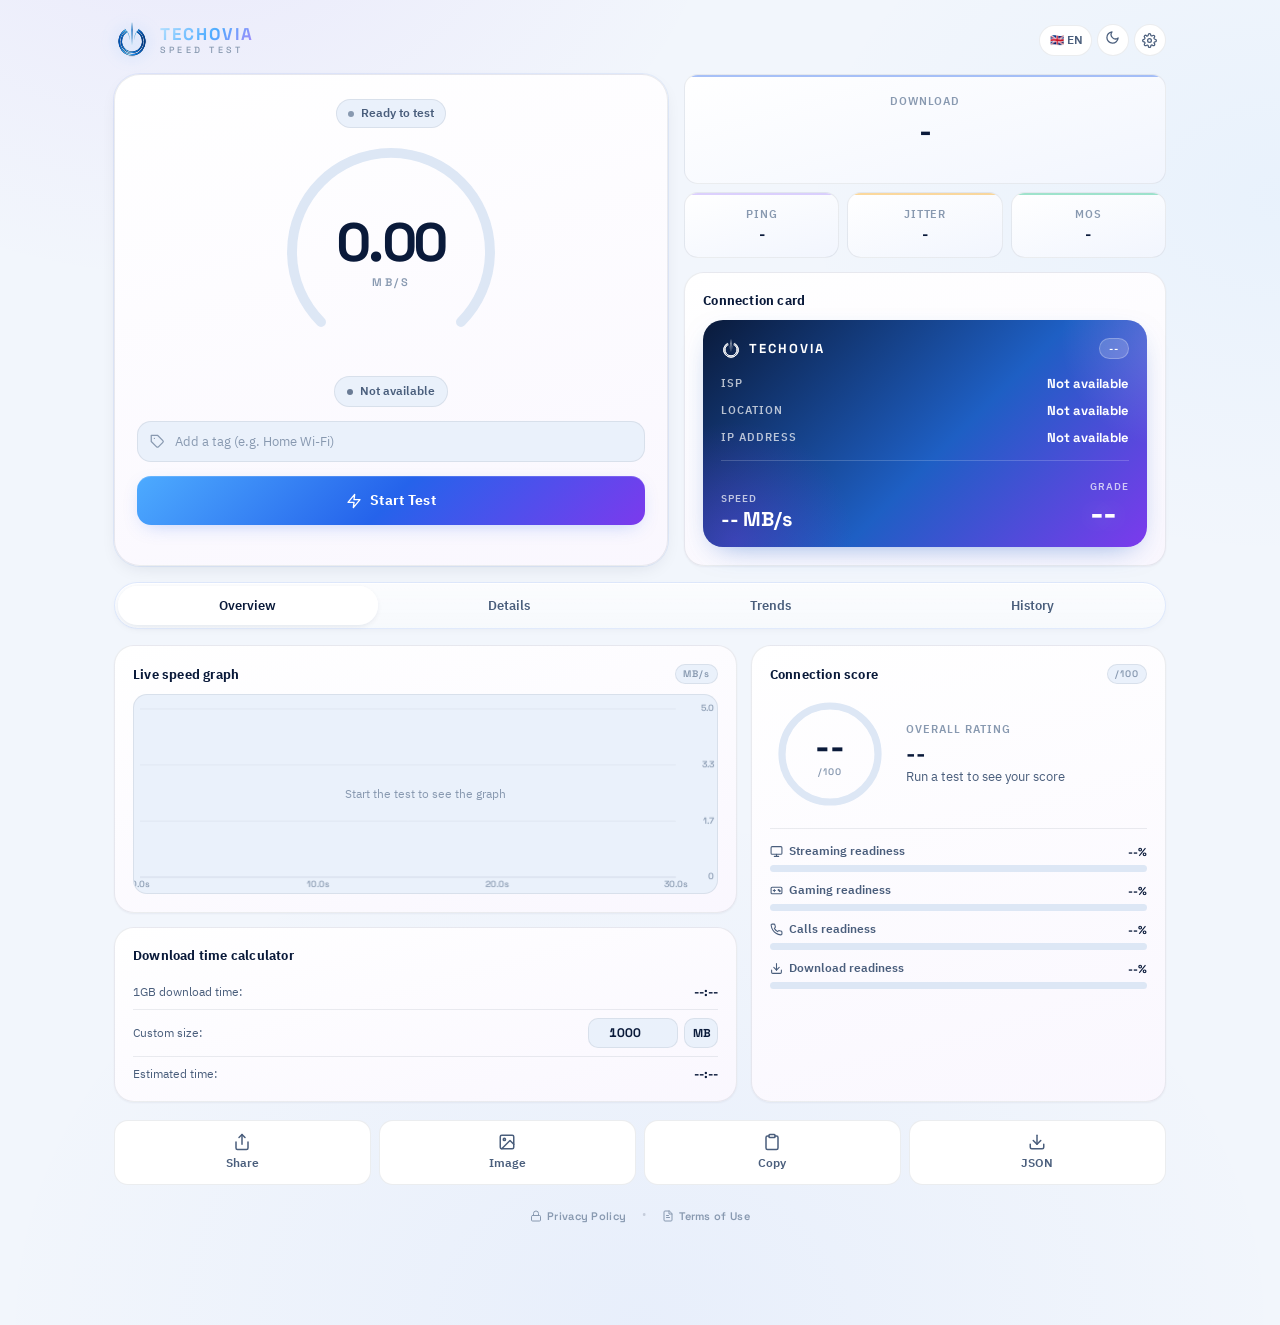
==== commit e036bc51: "Create index.html" ====
--- a/index.html
+++ b/index.html
@@ -200,6 +200,9 @@
 .cta-icon { display:inline-flex; }
 .cta-icon svg { width:16px; height:16px; }
 
+/* ==================== STATS COLUMN ==================== */
+.stats-column { display: contents; }
+
 .quick-stats {
     display:grid;
     grid-template-columns:repeat(3, 1fr);
@@ -237,19 +240,40 @@
 .qs-diff.up { color:var(--success); opacity:1; }
 .qs-diff.down { color:var(--danger); opacity:1; }
 
+/* Identity panel (mobile: normal panel below stats) */
+.identity-panel { margin-top:0; }
+.identity-panel .id-card { margin-top:0; }
+
+/* ==================== SEGMENTED TABS — GLASS EFFECT ==================== */
 .segmented {
-    display:flex; background:var(--surface-1); border:1px solid var(--border);
-    border-radius:var(--radius-full); padding:3px; gap:2px;
+    display:flex;
+    background: linear-gradient(180deg, rgba(255,255,255,0.7), rgba(255,255,255,0.4));
+    border: 1px solid rgba(37,99,235,0.12);
+    box-shadow: 0 2px 10px -4px rgba(10,26,58,0.08), inset 0 1px 0 rgba(255,255,255,0.9);
+    border-radius:var(--radius-full);
+    padding:3px;
+    gap:2px;
+    position: relative;
+}
+[data-theme="dark"] .segmented {
+    background: linear-gradient(180deg, rgba(77,171,255,0.14), rgba(124,58,237,0.07));
+    border-color: rgba(77,171,255,0.18);
+    box-shadow: 0 4px 14px -6px rgba(0,0,0,0.5), inset 0 1px 0 rgba(255,255,255,0.08);
 }
 .segmented button {
     flex:1; padding:8px 4px; border:0; background:transparent;
     color:var(--text-2); font-size:11px; font-weight:600; font-family:inherit;
     border-radius:var(--radius-full); transition:all var(--t-base);
 }
-.segmented button.active { background:var(--surface-2); color:var(--text-1); }
+.segmented button.active {
+    background: rgba(255,255,255,0.95);
+    color: var(--text-1);
+    box-shadow: 0 2px 6px -2px rgba(10,26,58,0.12), inset 0 1px 0 rgba(255,255,255,1);
+}
 [data-theme="dark"] .segmented button.active {
-    background:linear-gradient(180deg, rgba(77,171,255,0.22), rgba(124,58,237,0.12));
-    color:var(--blue-1);
+    background: linear-gradient(180deg, rgba(77,171,255,0.35), rgba(124,58,237,0.22));
+    color: #fff;
+    box-shadow: 0 4px 12px -4px rgba(77,171,255,0.4), inset 0 1px 0 rgba(255,255,255,0.15);
 }
 
 .tab-content { display:none; flex-direction:column; gap:10px; }
@@ -584,7 +608,6 @@
 .ghost-btn svg { width:16px; height:16px; }
 .ghost-btn:hover { background:var(--surface-2); color:var(--text-1); }
 
-/* Legal links footer */
 .legal-links {
     display:flex;
     justify-content:center;
@@ -687,7 +710,6 @@
     color:#fff; border-color:transparent;
 }
 
-/* Legal buttons in settings */
 .legal-btns { display:flex; flex-direction:column; gap:6px; }
 .legal-btn {
     width:100%;
@@ -788,7 +810,7 @@
             "content content"
             "footer footer";
         gap:16px;
-        align-items:start;
+        align-items: stretch;
     }
     .topbar { grid-area:topbar; }
     .hero {
@@ -800,13 +822,33 @@
     .gauge-wrap { width:min(220px, 22vw); }
     .speed-value { font-size:clamp(40px, 5vw, 54px); }
 
-    .quick-stats {
-        grid-area:stats;
+    /* Stats column — flex, stacks quick-stats + identity panel */
+    .stats-column {
+        grid-area: stats;
+        display: flex;
+        flex-direction: column;
+        gap: 14px;
+        align-self: stretch;
+        min-height: 100%;
+    }
+    .stats-column .quick-stats {
         grid-template-columns:repeat(3, 1fr);
         grid-template-areas:"big big big" "p1 p2 p3";
         gap:8px;
-        align-content:start;
-    }
+    }
+    .stats-column .identity-panel {
+        flex: 1;
+        display: flex;
+        flex-direction: column;
+        margin: 0;
+    }
+    .stats-column .identity-panel .id-card {
+        flex: 1;
+        display: flex;
+        flex-direction: column;
+        justify-content: space-between;
+    }
+
     .qs { min-height:66px; padding:12px 8px; }
     .qs[data-role="big"] { min-height:110px; }
     .qs[data-role="big"] .qs-value { font-size:30px; }
@@ -821,28 +863,30 @@
     .ghost-btn { padding:12px 8px; font-size:12px; }
     .ghost-btn svg { width:18px; height:18px; }
 
+    /* Overview: stretch cards */
     .tab-content[data-tab="overview"].active {
         display:grid;
         grid-template-columns:1.5fr 1fr;
         grid-template-areas:"graph score" "calc score";
         gap:14px;
-        align-items:start;
+        align-items: stretch;
     }
     .tab-content[data-tab="overview"] > .panel:nth-child(1) { grid-area:graph; }
     .tab-content[data-tab="overview"] > .panel:nth-child(2) { grid-area:score; }
     .tab-content[data-tab="overview"] > .panel:nth-child(3) { grid-area:calc; }
     .graph-wrap { height:200px; }
 
+    /* Details: 3 panels only (identity card moved out) */
     .tab-content[data-tab="details"].active {
         display:grid;
         grid-template-columns:1fr 1fr;
+        grid-template-rows: auto auto;
         gap:14px;
-        align-items:start;
-    }
-    .tab-content[data-tab="details"] > .panel:nth-child(1) { grid-column:1; }
+        align-items: stretch;
+    }
+    .tab-content[data-tab="details"] > .panel:nth-child(1) { grid-column:1; grid-row:1; }
     .tab-content[data-tab="details"] > .panel:nth-child(2) { grid-column:2; grid-row:1 / span 2; }
-    .tab-content[data-tab="details"] > .panel:nth-child(3) { grid-column:1; }
-    .tab-content[data-tab="details"] > .panel:nth-child(4) { grid-column:1 / -1; }
+    .tab-content[data-tab="details"] > .panel:nth-child(3) { grid-column:1; grid-row:2; }
 
     .trend-chart-wrap { height:230px; }
 
@@ -975,25 +1019,68 @@
         </button>
     </section>
 
-    <section class="quick-stats">
-        <div class="qs" data-role="big">
-            <span class="qs-label" data-i18n="qsDownload">تحميل</span>
-            <span class="qs-value" id="down">-</span>
-            <span class="qs-diff" id="downDiff"></span>
+    <!-- ============ STATS COLUMN (Quick Stats + Identity Card) ============ -->
+    <div class="stats-column">
+
+        <section class="quick-stats">
+            <div class="qs" data-role="big">
+                <span class="qs-label" data-i18n="qsDownload">تحميل</span>
+                <span class="qs-value" id="down">-</span>
+                <span class="qs-diff" id="downDiff"></span>
+            </div>
+            <div class="qs" data-role="ping">
+                <span class="qs-label" data-i18n="qsPing">استجابة</span>
+                <span class="qs-value" id="ping">-</span>
+            </div>
+            <div class="qs" data-role="jitter">
+                <span class="qs-label" data-i18n="qsJitter">تقلب</span>
+                <span class="qs-value" id="jitter">-</span>
+            </div>
+            <div class="qs" data-role="mos">
+                <span class="qs-label" data-i18n="qsMos">MOS</span>
+                <span class="qs-value" id="mos">-</span>
+            </div>
+        </section>
+
+        <!-- ============ IDENTITY CARD ============ -->
+        <div class="panel identity-panel">
+            <div class="panel-header"><span class="panel-title" data-i18n="identityTitle">بطاقة الاتصال</span></div>
+            <div class="id-card" id="idCard">
+                <div class="id-card-head">
+                    <div class="id-card-brand">
+                        <img src="./assets/logo.svg" alt="">
+                        <span>TECHOVIA</span>
+                    </div>
+                    <span class="id-card-badge" id="idCardBadge">--</span>
+                </div>
+                <div class="id-card-body">
+                    <div class="id-card-row">
+                        <span class="id-card-key" data-i18n="netISP">مزود الخدمة</span>
+                        <span class="id-card-val" id="idCardISP">-</span>
+                    </div>
+                    <div class="id-card-row">
+                        <span class="id-card-key" data-i18n="netLocation">الموقع</span>
+                        <span class="id-card-val" id="idCardLocation">-</span>
+                    </div>
+                    <div class="id-card-row">
+                        <span class="id-card-key" data-i18n="netIP">عنوان IP</span>
+                        <span class="id-card-val" id="idCardIP">-</span>
+                    </div>
+                </div>
+                <div class="id-card-footer">
+                    <div class="id-card-footer-left">
+                        <span class="id-card-footer-label" data-i18n="idSpeed">السرعة</span>
+                        <span class="id-card-speed" id="idCardSpeed">-- MB/s</span>
+                    </div>
+                    <div>
+                        <span class="id-card-footer-label" data-i18n="idGrade">التقدير</span>
+                        <div class="id-card-grade" id="idCardGrade">--</div>
+                    </div>
+                </div>
+            </div>
         </div>
-        <div class="qs" data-role="ping">
-            <span class="qs-label" data-i18n="qsPing">استجابة</span>
-            <span class="qs-value" id="ping">-</span>
-        </div>
-        <div class="qs" data-role="jitter">
-            <span class="qs-label" data-i18n="qsJitter">تقلب</span>
-            <span class="qs-value" id="jitter">-</span>
-        </div>
-        <div class="qs" data-role="mos">
-            <span class="qs-label" data-i18n="qsMos">MOS</span>
-            <span class="qs-value" id="mos">-</span>
-        </div>
-    </section>
+
+    </div>
 
     <nav class="segmented" role="tablist" aria-label="Sections">
         <button data-tab="overview" class="active" role="tab" data-i18n="tabOverview">نظرة عامة</button>
@@ -1185,43 +1272,6 @@
                 <div class="net-row"><span data-i18n="netIP">عنوان IP</span><span id="netIP">-</span></div>
             </div>
         </div>
-
-        <div class="panel">
-            <div class="panel-header"><span class="panel-title" data-i18n="identityTitle">بطاقة الاتصال</span></div>
-            <div class="id-card" id="idCard">
-                <div class="id-card-head">
-                    <div class="id-card-brand">
-                        <img src="./assets/logo.svg" alt="">
-                        <span>TECHOVIA</span>
-                    </div>
-                    <span class="id-card-badge" id="idCardBadge">--</span>
-                </div>
-                <div class="id-card-body">
-                    <div class="id-card-row">
-                        <span class="id-card-key" data-i18n="netISP">مزود الخدمة</span>
-                        <span class="id-card-val" id="idCardISP">-</span>
-                    </div>
-                    <div class="id-card-row">
-                        <span class="id-card-key" data-i18n="netLocation">الموقع</span>
-                        <span class="id-card-val" id="idCardLocation">-</span>
-                    </div>
-                    <div class="id-card-row">
-                        <span class="id-card-key" data-i18n="netIP">عنوان IP</span>
-                        <span class="id-card-val" id="idCardIP">-</span>
-                    </div>
-                </div>
-                <div class="id-card-footer">
-                    <div class="id-card-footer-left">
-                        <span class="id-card-footer-label" data-i18n="idSpeed">السرعة</span>
-                        <span class="id-card-speed" id="idCardSpeed">-- MB/s</span>
-                    </div>
-                    <div>
-                        <span class="id-card-footer-label" data-i18n="idGrade">التقدير</span>
-                        <div class="id-card-grade" id="idCardGrade">--</div>
-                    </div>
-                </div>
-            </div>
-        </div>
     </section>
 
     <section class="tab-content" data-tab="trends">
@@ -1288,7 +1338,6 @@
         </button>
     </footer>
 
-    <!-- Legal links -->
     <nav class="legal-links" aria-label="Legal">
         <a href="./privacy.html">
             <svg viewBox="0 0 24 24" fill="none" stroke="currentColor" stroke-width="2" stroke-linecap="round" stroke-linejoin="round"><rect x="3" y="11" width="18" height="11" rx="2"/><path d="M7 11V7a5 5 0 0 1 10 0v4"/></svg>
@@ -1414,7 +1463,7 @@
 
 <script>
 // =====================================================================
-// TECHOVIA SPEED TEST v8.0 — with legal pages integration
+// TECHOVIA SPEED TEST v9.0 — stats column + glass tabs
 // =====================================================================
 (function() {
 'use strict';
@@ -1427,7 +1476,7 @@
     BLOAT_CHECK_INTERVAL: 1000,
     DOWNLOAD_URL: 'https://speed.cloudflare.com/__down',
     PING_URL: 'https://speed.cloudflare.com/__down?bytes=0',
-    HISTORY_KEY: 'techovia_history_v8',
+    HISTORY_KEY: 'techovia_history_v9',
     PREV_SPEEDS_KEY: 'techovia_prev_speeds',
     HISTORY_MAX: 20,
     LANG_KEY: 'techovia_lang',
@@ -3015,7 +3064,7 @@
     });
 
     setupPWA();
-    console.log('%c⚡ TECHOVIA Speed Test v8.0', 'color:#4dabff;font-size:16px;font-weight:bold;');
+    console.log('%c⚡ TECHOVIA Speed Test v9.0', 'color:#4dabff;font-size:16px;font-weight:bold;');
     console.log('Device:', device);
 }
 
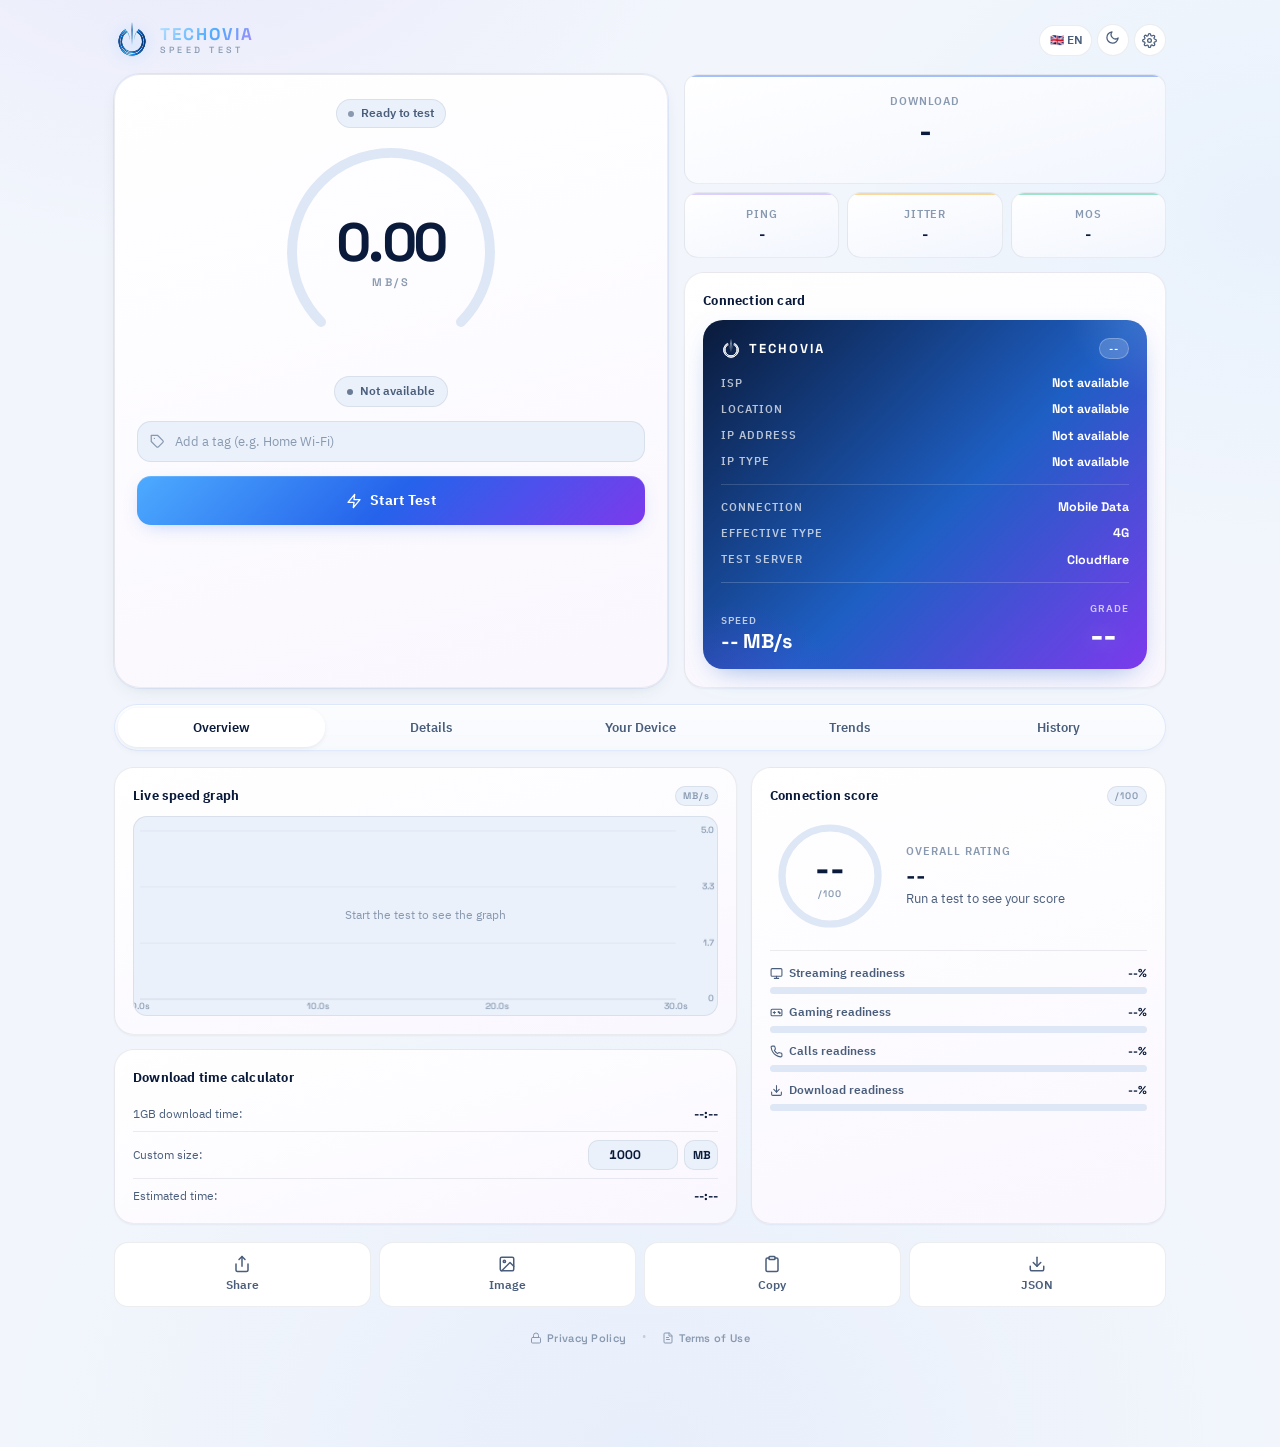
==== commit c7354df0: "Update print statement from 'Hello' to 'Goodbye'" ====
--- a/index.html
+++ b/index.html
@@ -4,1441 +4,597 @@
 <meta charset="UTF-8">
 <meta name="viewport" content="width=device-width,initial-scale=1,maximum-scale=5,viewport-fit=cover">
 <meta name="theme-color" content="#05080f">
-<meta name="description" content="Techovia Speed Test — Advanced Internet Speed Testing Tool">
 <meta name="mobile-web-app-capable" content="yes">
 <meta name="apple-mobile-web-app-capable" content="yes">
 <meta name="apple-mobile-web-app-status-bar-style" content="black-translucent">
 <meta name="apple-mobile-web-app-title" content="Techovia">
-
 <link rel="icon" type="image/svg+xml" href="./assets/logo.svg">
 <link rel="apple-touch-icon" href="./assets/logo.svg">
 <link rel="manifest" id="manifestLink">
-
 <link rel="preconnect" href="https://fonts.googleapis.com">
 <link rel="preconnect" href="https://fonts.gstatic.com" crossorigin>
 <link href="https://fonts.googleapis.com/css2?family=Space+Grotesk:wght@500;600;700&family=IBM+Plex+Sans+Arabic:wght@400;500;600;700&display=swap" rel="stylesheet">
-
 <title>Techovia Speed Test</title>
-
 <style>
-:root {
-    --blue-1:#b6e1ff; --blue-2:#7dc8ff; --blue-3:#4dabff; --blue-4:#1e5fc4;
-    --violet:#7c3aed; --violet-light:#a78bfa;
-    --bg:#f2f6fc; --surface-1:#ffffff; --surface-2:#eaf1fb; --surface-3:#dde7f5;
-    --border:rgba(10,26,58,0.08); --border-strong:rgba(10,26,58,0.16);
-    --text-1:#0a1a3a; --text-2:#4a5e7c; --text-3:#8899b0;
-    --primary:#2563eb; --primary-glow:rgba(37,99,235,0.35);
-    --success:#10b981; --warning:#f59e0b; --danger:#ef4444;
-    --radius-sm:10px; --radius-md:14px; --radius-lg:20px; --radius-xl:26px; --radius-full:999px;
-    --shadow-sm:0 1px 2px rgba(10,26,58,0.05);
-    --shadow-md:0 6px 20px -8px rgba(10,26,58,0.14);
-    --shadow-glow:0 0 0 1px rgba(37,99,235,0.08);
-    --font-body:'IBM Plex Sans Arabic',system-ui,-apple-system,sans-serif;
-    --font-display:'Space Grotesk','IBM Plex Sans Arabic',system-ui,sans-serif;
-    --t-fast:0.14s cubic-bezier(0.4,0,0.2,1);
-    --t-base:0.24s cubic-bezier(0.4,0,0.2,1);
-}
-[data-theme="dark"] {
-    --bg:#05080f; --surface-1:#0c1a30; --surface-2:#132642; --surface-3:#1d3556;
-    --border:rgba(77,171,255,0.10); --border-strong:rgba(77,171,255,0.22);
-    --text-1:#eaf3ff; --text-2:#a9c0de; --text-3:#6f88a8;
-    --primary:#4dabff; --primary-glow:rgba(77,171,255,0.5);
-    --success:#34d399; --warning:#fbbf24; --danger:#f87171;
-    --shadow-sm:0 1px 2px rgba(0,0,0,0.5);
-    --shadow-md:0 8px 24px -10px rgba(0,0,0,0.7);
-    --shadow-glow:0 0 0 1px rgba(77,171,255,0.10);
-}
-
-* { box-sizing:border-box; -webkit-tap-highlight-color:transparent; }
-html { scroll-behavior:smooth; }
-
-body {
-    margin:0;
-    color:var(--text-1);
-    font-family:var(--font-body);
-    min-height:100vh; min-height:100dvh;
-    -webkit-font-smoothing:antialiased;
-    overflow-x:hidden;
-    transition:background-color .3s ease, color .3s ease;
-    background:
-        radial-gradient(ellipse 900px 700px at 15% -10%, rgba(124,58,237,0.07), transparent 60%),
-        radial-gradient(ellipse 800px 600px at 100% 15%, rgba(77,171,255,0.06), transparent 60%),
-        radial-gradient(ellipse 1000px 800px at 50% 100%, rgba(37,99,235,0.05), transparent 65%),
-        var(--bg);
-}
-[data-theme="dark"] body {
-    background:
-        radial-gradient(ellipse 900px 700px at 15% -10%, rgba(124,58,237,0.14), transparent 60%),
-        radial-gradient(ellipse 800px 600px at 100% 15%, rgba(77,171,255,0.12), transparent 60%),
-        radial-gradient(ellipse 1000px 800px at 50% 100%, rgba(30,95,196,0.10), transparent 65%),
-        linear-gradient(180deg, #05080f 0%, #080d1f 45%, #0a0a24 75%, #05080f 100%);
-}
-:focus-visible { outline:2px solid var(--primary); outline-offset:3px; border-radius:var(--radius-sm); }
-button, select, input { font-family:inherit; }
-button { cursor:pointer; user-select:none; }
-img { display:block; }
-
-.app {
-    margin:0 auto;
-    padding:14px 12px 100px;
-    display:flex;
-    flex-direction:column;
-    gap:11px;
-    max-width:520px;
-    position:relative;
-    z-index:1;
-}
-
-.topbar { display:flex; justify-content:space-between; align-items:center; gap:8px; }
-.brand { display:flex; align-items:center; gap:10px; text-decoration:none; color:inherit; }
-.brand-logo { width:36px; height:36px; flex-shrink:0; object-fit:contain; filter:drop-shadow(0 0 8px rgba(77,171,255,0.35)); }
-.brand-text { display:flex; flex-direction:column; line-height:1; }
-.brand-name {
-    font-family:var(--font-display); font-weight:700; font-size:17px; letter-spacing:2px;
-    background:linear-gradient(135deg, var(--blue-1), var(--blue-3) 55%, var(--violet-light));
-    -webkit-background-clip:text; background-clip:text; -webkit-text-fill-color:transparent; color:transparent;
-}
-.brand-tag {
-    font-family:var(--font-display); font-weight:500; font-size:9px; letter-spacing:3.5px;
-    color:var(--text-3); text-transform:uppercase; margin-top:3px;
-}
-.topbar-actions { display:flex; gap:5px; align-items:center; }
-
-.chip {
-    background:var(--surface-1); border:1px solid var(--border); color:var(--text-2);
-    padding:6px 10px; border-radius:var(--radius-full); font-size:11.5px; font-weight:600;
-    transition:all var(--t-fast); display:inline-flex; align-items:center; gap:5px; font-family:inherit;
-    text-decoration:none;
-}
-.chip:hover { background:var(--surface-2); color:var(--text-1); border-color:var(--border-strong); text-decoration:none; }
-.chip.icon { padding:0; width:32px; height:32px; justify-content:center; }
-.chip.icon svg { width:15px; height:15px; }
-.chip.wide { width:100%; justify-content:center; padding:11px; font-size:12.5px; }
-select.chip { -webkit-appearance:none; appearance:none; padding-inline-end:8px; }
-select.chip option { background:var(--bg); color:var(--text-1); }
-
-.hero {
-    background:linear-gradient(165deg, var(--surface-1) 0%, color-mix(in srgb, var(--surface-1) 96%, var(--violet) 4%) 100%);
-    border:1px solid var(--border);
-    border-radius:var(--radius-xl);
-    padding:18px 14px 16px;
-    display:flex; flex-direction:column; align-items:center; gap:12px;
-    position:relative;
-    box-shadow:var(--shadow-md), var(--shadow-glow), inset 0 1px 0 rgba(255,255,255,0.05);
-}
-[data-theme="dark"] .hero {
-    background:linear-gradient(165deg, #0f2242 0%, #0d1a35 45%, #12143a 100%);
-    border-color:rgba(124,58,237,0.18);
-}
-
-.status-line {
-    display:inline-flex; align-items:center; gap:7px;
-    font-size:11.5px; font-weight:600; color:var(--text-2);
-    padding:5px 11px; background:var(--surface-2); border-radius:var(--radius-full);
-    border:1px solid var(--border);
-}
-.live-dot { width:6px; height:6px; border-radius:50%; background:var(--text-3); transition:background-color var(--t-base); }
-.live-dot.active { background:var(--success); }
-.live-dot.running { background:var(--primary); animation:pulseRing 1.6s ease-out infinite; }
-@keyframes pulseRing { 0%{box-shadow:0 0 0 0 currentColor;} 100%{box-shadow:0 0 0 12px transparent;} }
-
-.gauge-wrap { position:relative; width:min(200px,56vw); aspect-ratio:1; display:grid; place-items:center; }
-.gauge { width:100%; height:100%; overflow:visible; }
-.gauge-track { fill:none; stroke:var(--surface-3); stroke-width:9; stroke-linecap:round; }
-[data-theme="dark"] .gauge-track { stroke:rgba(77,171,255,0.10); }
-.gauge-progress {
-    fill:none; stroke:url(#gaugeGrad); stroke-width:9; stroke-linecap:round;
-    stroke-dasharray:424.1; stroke-dashoffset:424.1;
-    transition:stroke-dashoffset 0.35s cubic-bezier(0.4,0,0.2,1);
-}
-.gauge-center { position:absolute; inset:0; display:flex; flex-direction:column; align-items:center; justify-content:center; pointer-events:none; gap:2px; }
-.speed-value {
-    font-family:var(--font-display); font-weight:700;
-    font-size:clamp(32px,10vw,48px); line-height:1; letter-spacing:-1.5px;
-    color:var(--text-1); font-variant-numeric:tabular-nums; min-width:4ch;
-    text-align:center; transition:color var(--t-base);
-}
-.speed-unit {
-    font-family:var(--font-display); font-weight:600; font-size:11px;
-    letter-spacing:2.5px; color:var(--text-3); text-transform:uppercase; margin-top:3px;
-}
-
-.quality-badge {
-    display:inline-flex; align-items:center; gap:7px; padding:6px 12px;
-    background:var(--surface-2); color:var(--text-2);
-    border:1px solid var(--border); border-radius:var(--radius-full);
-    font-size:11.5px; font-weight:600; transition:all var(--t-base);
-}
-.quality-badge .dot { width:6px; height:6px; border-radius:50%; background:currentColor; opacity:.8; }
-.quality-badge[data-level="good"] { background:rgba(16,185,129,0.1); color:var(--success); border-color:rgba(16,185,129,0.2); }
-.quality-badge[data-level="avg"] { background:rgba(245,158,11,0.1); color:var(--warning); border-color:rgba(245,158,11,0.2); }
-.quality-badge[data-level="bad"] { background:rgba(239,68,68,0.1); color:var(--danger); border-color:rgba(239,68,68,0.2); }
-
-.tag-field {
-    width:100%; display:flex; align-items:center; gap:8px;
-    background:var(--surface-2); border:1px solid var(--border);
-    border-radius:var(--radius-md); padding:9px 12px; transition:border-color var(--t-fast);
-}
-.tag-field:focus-within { border-color:var(--primary); box-shadow:0 0 0 3px var(--primary-glow); }
-.tag-field svg { width:15px; height:15px; color:var(--text-3); flex-shrink:0; }
-.tag-field input { border:0; background:transparent; color:var(--text-1); font-size:12.5px; width:100%; outline:none; font-family:inherit; }
-.tag-field input::placeholder { color:var(--text-3); }
-
-.cta {
-    width:100%; padding:14px; border:0; border-radius:var(--radius-md);
-    background:linear-gradient(135deg, var(--blue-3) 0%, var(--primary) 50%, var(--violet) 100%);
-    color:#fff; font-size:14px; font-weight:700; font-family:var(--font-body); letter-spacing:0.3px;
-    display:inline-flex; align-items:center; justify-content:center; gap:8px;
-    position:relative; overflow:hidden;
-    box-shadow:0 6px 20px -8px var(--primary-glow), inset 0 1px 0 rgba(255,255,255,0.15);
-    transition:transform var(--t-fast), background var(--t-base);
-}
-.cta:active:not(:disabled) { transform:scale(0.985); }
-.cta:disabled { opacity:0.65; cursor:not-allowed; }
-.cta.running { background:linear-gradient(135deg, var(--warning) 0%, #d97706 100%); }
-.cta.done { background:linear-gradient(135deg, var(--success) 0%, #059669 100%); }
-.cta-icon { display:inline-flex; }
-.cta-icon svg { width:16px; height:16px; }
-
-/* ==================== STATS COLUMN ==================== */
-.stats-column { display: contents; }
-
-.quick-stats {
-    display:grid;
-    grid-template-columns:repeat(3, 1fr);
-    grid-template-areas:"big big big" "p1 p2 p3";
-    gap:6px;
-}
-.qs {
-    background:linear-gradient(165deg, var(--surface-1) 0%, color-mix(in srgb, var(--surface-1) 94%, var(--primary) 6%) 100%);
-    border:1px solid var(--border); border-radius:var(--radius-md);
-    padding:10px 8px; text-align:center; position:relative; overflow:hidden;
-    transition:background-color var(--t-base);
-    min-height:58px; display:flex; flex-direction:column; justify-content:center; gap:2px;
-    box-shadow:inset 0 1px 0 rgba(255,255,255,0.04);
-}
-[data-theme="dark"] .qs { background:linear-gradient(165deg, #0e1e3a 0%, #0c1830 100%); }
-.qs::before { content:''; position:absolute; top:0; left:0; right:0; height:2px; background:currentColor; opacity:0.4; }
-.qs[data-role="big"] { grid-area:big; min-height:78px; padding:14px 12px; color:var(--primary); }
-.qs[data-role="ping"] { grid-area:p1; color:var(--violet-light); }
-.qs[data-role="jitter"] { grid-area:p2; color:var(--warning); }
-.qs[data-role="mos"] { grid-area:p3; color:var(--success); }
-.qs-label { font-size:9.5px; color:var(--text-3); text-transform:uppercase; letter-spacing:0.8px; font-weight:600; }
-.qs-value {
-    font-family:var(--font-display); font-size:13.5px; font-weight:700;
-    color:var(--text-1); font-variant-numeric:tabular-nums;
-    white-space:nowrap; overflow:hidden; text-overflow:ellipsis;
-}
-.qs[data-role="big"] .qs-value { font-size:22px; }
-.qs-value.flash { animation:flash 0.9s ease; }
-@keyframes flash {
-    0%{transform:scale(1);}
-    35%{transform:scale(1.18); color:var(--primary);}
-    100%{transform:scale(1);}
-}
-.qs-diff { font-size:9.5px; font-weight:700; font-family:var(--font-display); margin-top:1px; min-height:11px; opacity:0; transition:opacity var(--t-base); }
-.qs-diff.up { color:var(--success); opacity:1; }
-.qs-diff.down { color:var(--danger); opacity:1; }
-
-/* Identity panel (mobile: normal panel below stats) */
-.identity-panel { margin-top:0; }
-.identity-panel .id-card { margin-top:0; }
-
-/* ==================== SEGMENTED TABS — GLASS EFFECT ==================== */
-.segmented {
-    display:flex;
-    background: linear-gradient(180deg, rgba(255,255,255,0.7), rgba(255,255,255,0.4));
-    border: 1px solid rgba(37,99,235,0.12);
-    box-shadow: 0 2px 10px -4px rgba(10,26,58,0.08), inset 0 1px 0 rgba(255,255,255,0.9);
-    border-radius:var(--radius-full);
-    padding:3px;
-    gap:2px;
-    position: relative;
-}
-[data-theme="dark"] .segmented {
-    background: linear-gradient(180deg, rgba(77,171,255,0.14), rgba(124,58,237,0.07));
-    border-color: rgba(77,171,255,0.18);
-    box-shadow: 0 4px 14px -6px rgba(0,0,0,0.5), inset 0 1px 0 rgba(255,255,255,0.08);
-}
-.segmented button {
-    flex:1; padding:8px 4px; border:0; background:transparent;
-    color:var(--text-2); font-size:11px; font-weight:600; font-family:inherit;
-    border-radius:var(--radius-full); transition:all var(--t-base);
-}
-.segmented button.active {
-    background: rgba(255,255,255,0.95);
-    color: var(--text-1);
-    box-shadow: 0 2px 6px -2px rgba(10,26,58,0.12), inset 0 1px 0 rgba(255,255,255,1);
-}
-[data-theme="dark"] .segmented button.active {
-    background: linear-gradient(180deg, rgba(77,171,255,0.35), rgba(124,58,237,0.22));
-    color: #fff;
-    box-shadow: 0 4px 12px -4px rgba(77,171,255,0.4), inset 0 1px 0 rgba(255,255,255,0.15);
-}
-
-.tab-content { display:none; flex-direction:column; gap:10px; }
-.tab-content.active { display:flex; animation:tabIn 0.3s cubic-bezier(0.4,0,0.2,1); }
-@keyframes tabIn { from{opacity:0; transform:translateY(5px);} to{opacity:1; transform:translateY(0);} }
-
-.panel {
-    background:linear-gradient(165deg, var(--surface-1) 0%, color-mix(in srgb, var(--surface-1) 96%, var(--violet) 4%) 100%);
-    border:1px solid var(--border); border-radius:var(--radius-lg);
-    padding:14px;
-    box-shadow:var(--shadow-sm), inset 0 1px 0 rgba(255,255,255,0.04);
-}
-[data-theme="dark"] .panel {
-    background:linear-gradient(165deg, #0d1f3a 0%, #0a1830 60%, #11173a 100%);
-}
-
-.panel-header { display:flex; justify-content:space-between; align-items:center; margin-bottom:10px; gap:8px; }
-.panel-title { font-size:12.5px; font-weight:700; color:var(--text-1); letter-spacing:0.2px; }
-.panel-badge {
-    font-family:var(--font-display); font-size:9.5px; font-weight:600; letter-spacing:1px;
-    color:var(--text-3); padding:3px 7px; background:var(--surface-2);
-    border-radius:var(--radius-full); border:1px solid var(--border);
-}
-.text-btn {
-    background:transparent; border:0; color:var(--text-3);
-    font-size:10.5px; font-weight:600; padding:4px 8px;
-    border-radius:var(--radius-sm); transition:color var(--t-fast); font-family:inherit;
-}
-.text-btn:hover { color:var(--danger); }
-
-.graph-wrap {
-    position:relative; width:100%; height:130px;
-    border-radius:var(--radius-md); background:var(--surface-2);
-    border:1px solid var(--border); overflow:hidden;
-}
-[data-theme="dark"] .graph-wrap { background:#08182e; }
-#graph { width:100%; height:100%; display:block; cursor:crosshair; }
-.graph-empty {
-    position:absolute; inset:0; display:grid; place-items:center;
-    font-size:11.5px; color:var(--text-3); pointer-events:none;
-    transition:opacity var(--t-base); text-align:center; padding:0 20px;
-}
-.graph-empty.hidden { opacity:0; }
-.warmup-indicator {
-    position:absolute; top:8px; left:8px;
-    display:inline-flex; align-items:center; gap:4px;
-    font-size:9.5px; font-weight:700; color:var(--warning);
-    background:var(--surface-1); border:1px solid rgba(245,158,11,0.3);
-    padding:3px 7px; border-radius:var(--radius-full);
-    opacity:0; transform:translateY(-4px);
-    transition:opacity var(--t-base), transform var(--t-base);
-    pointer-events:none; z-index:4; letter-spacing:0.5px;
-}
-.warmup-indicator svg { width:11px; height:11px; }
-.warmup-indicator.active { opacity:1; transform:translateY(0); animation:pulse 1.4s ease-in-out infinite; }
-@keyframes pulse { 0%,100%{opacity:1;} 50%{opacity:0.55;} }
-.graph-tip {
-    position:absolute; top:0; transform:translate(-50%, -100%);
-    background:var(--surface-1); border:1px solid var(--border-strong);
-    border-radius:var(--radius-sm); padding:5px 8px;
-    pointer-events:none; box-shadow:var(--shadow-md);
-    font-size:10.5px; line-height:1.3; white-space:nowrap;
-    opacity:0; transition:opacity var(--t-fast); z-index:5;
-}
-.graph-tip.show { opacity:1; }
-.graph-tip .tt-speed { font-family:var(--font-display); font-weight:700; color:var(--primary); font-size:12px; }
-.graph-tip .tt-time { color:var(--text-3); font-size:9.5px; }
-
-.score-block {
-    display:flex; align-items:center; gap:16px;
-    padding-bottom:14px; border-bottom:1px solid var(--border); margin-bottom:14px;
-}
-.score-gauge-wrap { position:relative; width:96px; height:96px; flex-shrink:0; }
-.score-gauge { width:100%; height:100%; transform:rotate(-90deg); }
-.sg-track { fill:none; stroke:var(--surface-3); stroke-width:6; }
-[data-theme="dark"] .sg-track { stroke:rgba(77,171,255,0.12); }
-.sg-progress {
-    fill:none; stroke:url(#scoreGrad); stroke-width:6; stroke-linecap:round;
-    stroke-dasharray:251.3; stroke-dashoffset:251.3;
-    transition:stroke-dashoffset 0.6s cubic-bezier(0.4,0,0.2,1);
-}
-.score-value-wrap {
-    position:absolute; inset:0; display:flex; flex-direction:column;
-    align-items:center; justify-content:center; pointer-events:none;
-}
-.score-number {
-    font-family:var(--font-display); font-weight:700; font-size:26px; line-height:1;
-    color:var(--text-1); font-variant-numeric:tabular-nums;
-}
-.score-out-of {
-    font-size:9.5px; color:var(--text-3); font-family:var(--font-display);
-    font-weight:600; letter-spacing:1px; margin-top:2px;
-}
-.score-info { flex:1; display:flex; flex-direction:column; gap:4px; min-width:0; }
-.score-info-label {
-    font-size:10.5px; color:var(--text-3);
-    text-transform:uppercase; letter-spacing:1px; font-weight:600;
-}
-.score-info-grade { font-family:var(--font-display); font-size:18px; font-weight:700; color:var(--text-1); line-height:1.1; }
-.score-info-desc { font-size:11.5px; color:var(--text-2); line-height:1.3; }
-
-.readiness-list { display:flex; flex-direction:column; gap:10px; }
-.readiness-item { display:flex; flex-direction:column; gap:5px; }
-.readiness-top { display:flex; justify-content:space-between; align-items:center; font-size:11.5px; gap:8px; }
-.readiness-label { color:var(--text-2); font-weight:600; display:flex; align-items:center; gap:6px; }
-.readiness-label svg { width:13px; height:13px; }
-.readiness-pct { font-family:var(--font-display); font-weight:700; color:var(--text-1); font-variant-numeric:tabular-nums; }
-.readiness-bar { height:6px; background:var(--surface-3); border-radius:var(--radius-full); overflow:hidden; }
-[data-theme="dark"] .readiness-bar { background:rgba(77,171,255,0.10); }
-.readiness-fill {
-    height:100%; border-radius:var(--radius-full); width:0%;
-    transition:width 0.7s cubic-bezier(0.4,0,0.2,1), background 0.3s ease;
-    background:linear-gradient(90deg, var(--blue-2), var(--primary));
-}
-.readiness-fill[data-level="good"] { background:linear-gradient(90deg, #6ee7b7, var(--success)); }
-.readiness-fill[data-level="avg"] { background:linear-gradient(90deg, #fcd34d, var(--warning)); }
-.readiness-fill[data-level="bad"] { background:linear-gradient(90deg, #fca5a5, var(--danger)); }
-
-.calc-row {
-    display:flex; justify-content:space-between; align-items:center;
-    padding:8px 0; border-bottom:1px solid var(--border);
-    font-size:12px; color:var(--text-2); gap:8px;
-}
-.calc-row:last-child { border-bottom:0; padding-bottom:0; }
-.calc-row:first-of-type { padding-top:0; }
-.calc-val {
-    font-family:var(--font-display); font-weight:700; color:var(--text-1);
-    font-variant-numeric:tabular-nums; font-size:12.5px;
-}
-.calc-row-input { gap:10px; }
-.calc-row-input > span:first-child { flex-shrink:0; }
-.size-input { display:flex; gap:6px; flex:1; justify-content:flex-end; }
-.size-input input {
-    width:90px; padding:6px 10px; border-radius:var(--radius-sm);
-    border:1px solid var(--border); background:var(--surface-2);
-    color:var(--text-1); font-family:var(--font-display); font-size:12.5px; font-weight:700;
-    outline:none; text-align:center; font-variant-numeric:tabular-nums;
-    transition:border-color var(--t-fast);
-}
-.size-input input:focus { border-color:var(--primary); box-shadow:0 0 0 3px var(--primary-glow); }
-.size-input select {
-    padding:6px 8px; border-radius:var(--radius-sm); border:1px solid var(--border);
-    background:var(--surface-2); color:var(--text-1);
-    font-family:var(--font-display); font-size:11.5px; font-weight:700;
-    outline:none; cursor:pointer; -webkit-appearance:none; appearance:none; padding-inline-end:6px;
-}
-.size-input select option { background:var(--bg); color:var(--text-1); }
-
-.metrics-list { display:flex; flex-direction:column; }
-.metric-row {
-    display:flex; justify-content:space-between; align-items:center;
-    padding:10px 0; border-bottom:1px solid var(--border);
-    font-size:12.5px; color:var(--text-2);
-}
-.metric-row:last-child { border-bottom:0; padding-bottom:0; }
-.metric-row:first-child { padding-top:0; }
-.metric-row-val { font-family:var(--font-display); font-weight:700; color:var(--text-1); font-variant-numeric:tabular-nums; }
-
-.score-list { display:flex; flex-direction:column; gap:2px; }
-.score-item {
-    display:flex; align-items:center; gap:10px;
-    padding:9px 0; border-bottom:1px solid var(--border);
-}
-.score-item:last-child { border-bottom:0; padding-bottom:0; }
-.score-item:first-child { padding-top:0; }
-.score-icon {
-    width:32px; height:32px; display:grid; place-items:center;
-    background:var(--surface-2); border-radius:var(--radius-sm);
-    flex-shrink:0; border:1px solid var(--border); color:var(--primary);
-}
-.score-icon svg { width:16px; height:16px; }
-.score-body { display:flex; flex-direction:column; gap:1px; min-width:0; flex:1; }
-.score-label { font-size:11px; color:var(--text-3); font-weight:500; }
-.score-value { font-size:12.5px; font-weight:700; color:var(--text-1); }
-
-.net-info { display:flex; flex-direction:column; }
-.net-row {
-    display:flex; justify-content:space-between; align-items:center;
-    padding:9px 0; border-bottom:1px solid var(--border);
-    font-size:12px; color:var(--text-2); gap:10px;
-}
-.net-row:last-child { border-bottom:0; padding-bottom:0; }
-.net-row:first-child { padding-top:0; }
-.net-row span:last-child {
-    color:var(--text-1); font-weight:600; font-family:var(--font-display);
-    text-align:end; overflow:hidden; text-overflow:ellipsis; white-space:nowrap; max-width:60%;
-}
-
-.id-card {
-    position:relative; border-radius:var(--radius-lg); padding:18px;
-    overflow:hidden;
-    background:linear-gradient(135deg, #0a1a3a 0%, #1e5fc4 55%, #7c3aed 100%);
-    color:#fff;
-    box-shadow:0 10px 30px -14px rgba(30,95,196,0.6);
-}
-.id-card::before {
-    content:''; position:absolute; top:-40%; right:-30%;
-    width:220px; height:220px; border-radius:50%;
-    background:radial-gradient(circle, rgba(255,255,255,0.18), transparent 70%);
-    pointer-events:none;
-}
-.id-card::after {
-    content:''; position:absolute; bottom:-50%; left:-20%;
-    width:240px; height:240px; border-radius:50%;
-    background:radial-gradient(circle, rgba(124,58,237,0.35), transparent 70%);
-    pointer-events:none;
-}
-.id-card-head { display:flex; justify-content:space-between; align-items:center; margin-bottom:16px; position:relative; z-index:1; }
-.id-card-brand { display:flex; align-items:center; gap:8px; font-family:var(--font-display); font-weight:700; font-size:13px; letter-spacing:2px; }
-.id-card-brand img { width:20px; height:20px; filter:brightness(0) invert(1); }
-.id-card-badge {
-    font-family:var(--font-display); font-size:10px; font-weight:700; letter-spacing:1px;
-    padding:3px 9px; border-radius:var(--radius-full);
-    background:rgba(255,255,255,0.18); border:1px solid rgba(255,255,255,0.25);
-}
-.id-card-body { position:relative; z-index:1; display:flex; flex-direction:column; gap:10px; }
-.id-card-row { display:flex; justify-content:space-between; align-items:center; gap:12px; }
-.id-card-key { font-size:10.5px; text-transform:uppercase; letter-spacing:1px; opacity:0.7; font-weight:600; }
-.id-card-val {
-    font-family:var(--font-display); font-size:13px; font-weight:700;
-    text-align:end; overflow:hidden; text-overflow:ellipsis; white-space:nowrap; max-width:60%;
-}
-.id-card-footer {
-    margin-top:14px; padding-top:12px;
-    border-top:1px solid rgba(255,255,255,0.18);
-    display:flex; justify-content:space-between; align-items:flex-end; gap:12px;
-    position:relative; z-index:1;
-}
-.id-card-footer-left { display:flex; flex-direction:column; gap:3px; }
-.id-card-footer-label { font-size:10px; opacity:0.7; letter-spacing:1px; text-transform:uppercase; font-weight:600; }
-.id-card-speed { font-family:var(--font-display); font-weight:700; font-size:20px; line-height:1; }
-.id-card-grade {
-    font-family:var(--font-display); font-weight:700; font-size:32px; line-height:1;
-    letter-spacing:-1px; text-shadow:0 0 20px rgba(255,255,255,0.35);
-}
-
-.history-list { display:flex; flex-direction:column; gap:8px; }
-.history-empty { text-align:center; padding:26px 10px; color:var(--text-3); font-size:12px; }
-.history-item {
-    background:var(--surface-2); border:1px solid var(--border);
-    border-radius:var(--radius-md); padding:11px 12px;
-    display:grid; grid-template-columns:40px 1fr auto;
-    gap:10px; align-items:center; position:relative;
-    animation:tabIn 0.3s ease;
-}
-[data-theme="dark"] .history-item { background:#0d1f3a; }
-.history-avatar {
-    width:40px; height:40px; border-radius:50%;
-    display:grid; place-items:center;
-    font-size:18px; font-weight:700; font-family:var(--font-display);
-    background:var(--surface-1); border:2px solid var(--surface-3);
-    color:var(--text-1);
-}
-.history-avatar[data-grade="good"] { border-color:var(--success); background:rgba(16,185,129,0.12); color:var(--success); }
-.history-avatar[data-grade="avg"] { border-color:var(--warning); background:rgba(245,158,11,0.12); color:var(--warning); }
-.history-avatar[data-grade="bad"] { border-color:var(--danger); background:rgba(239,68,68,0.12); color:var(--danger); }
-.history-main { display:flex; flex-direction:column; gap:3px; min-width:0; }
-.history-tag { font-size:12px; font-weight:700; color:var(--text-1); overflow:hidden; text-overflow:ellipsis; white-space:nowrap; }
-.history-tag.empty { color:var(--text-3); font-weight:500; font-style:italic; }
-.history-meta {
-    display:flex; gap:8px; align-items:center;
-    font-size:10px; color:var(--text-3);
-    font-family:var(--font-display); flex-wrap:wrap;
-}
-.history-meta-item { display:inline-flex; align-items:center; gap:3px; }
-.history-meta-item b { color:var(--text-2); font-weight:700; }
-.history-right { display:flex; flex-direction:column; align-items:flex-end; gap:2px; }
-.history-speed {
-    font-family:var(--font-display); font-weight:700; font-size:14px;
-    color:var(--primary); font-variant-numeric:tabular-nums;
-}
-.history-time { font-size:9px; color:var(--text-3); font-family:var(--font-display); }
-.history-item-del {
-    position:absolute; top:6px; left:6px;
-    width:22px; height:22px; border-radius:50%;
-    background:transparent; border:0; color:var(--text-3);
-    font-size:13px; display:grid; place-items:center;
-    transition:all var(--t-fast); opacity:0;
-}
-.history-item:hover .history-item-del,
-.history-item:focus-within .history-item-del { opacity:1; }
-@media (hover:none) { .history-item-del { opacity:0.6; } }
-.history-item-del:hover { background:rgba(239,68,68,0.15); color:var(--danger); }
-
-.trend-filter {
-    display:flex; background:var(--surface-2);
-    border-radius:var(--radius-full); padding:3px; gap:2px; margin-bottom:12px;
-}
-.trend-filter button {
-    flex:1; padding:6px 4px; border:0; background:transparent;
-    color:var(--text-2); font-size:10.5px; font-weight:600;
-    font-family:inherit; border-radius:var(--radius-full); transition:all var(--t-base);
-}
-.trend-filter button.active { background:var(--surface-1); color:var(--text-1); box-shadow:var(--shadow-sm); }
-[data-theme="dark"] .trend-filter button.active {
-    background:linear-gradient(180deg, rgba(77,171,255,0.22), rgba(124,58,237,0.10));
-    color:var(--blue-1); box-shadow:none;
-}
-.trend-chart-wrap {
-    position:relative; width:100%; height:160px;
-    border-radius:var(--radius-md); background:var(--surface-2);
-    border:1px solid var(--border); overflow:hidden;
-}
-[data-theme="dark"] .trend-chart-wrap { background:#08182e; }
-#trendChart { width:100%; height:100%; display:block; }
-.trend-empty {
-    position:absolute; inset:0; display:grid; place-items:center;
-    font-size:11.5px; color:var(--text-3); text-align:center; padding:0 20px;
-}
-.trend-summary { display:grid; grid-template-columns:repeat(3, 1fr); gap:6px; margin-top:12px; }
-.trend-stat {
-    background:var(--surface-2); border:1px solid var(--border);
-    border-radius:var(--radius-sm); padding:9px 6px; text-align:center;
-}
-.trend-stat-label {
-    font-size:9px; color:var(--text-3); text-transform:uppercase;
-    letter-spacing:0.6px; font-weight:600;
-}
-.trend-stat-value {
-    font-family:var(--font-display); font-weight:700; font-size:14px;
-    color:var(--text-1); margin-top:3px; font-variant-numeric:tabular-nums;
-}
-
-.app-footer { display:grid; grid-template-columns:repeat(4, 1fr); gap:5px; margin-top:2px; }
-.ghost-btn {
-    background:var(--surface-1); border:1px solid var(--border); color:var(--text-2);
-    padding:9px 5px; border-radius:var(--radius-md);
-    font-size:10px; font-weight:600; font-family:inherit;
-    display:inline-flex; flex-direction:column; align-items:center; gap:3px;
-    transition:background-color var(--t-fast), color var(--t-fast);
-}
-.ghost-btn svg { width:16px; height:16px; }
-.ghost-btn:hover { background:var(--surface-2); color:var(--text-1); }
-
-.legal-links {
-    display:flex;
-    justify-content:center;
-    gap:16px;
-    padding:8px 0 2px;
-    flex-wrap:wrap;
-}
-.legal-links a {
-    font-size:11px;
-    color:var(--text-3);
-    text-decoration:none;
-    font-weight:600;
-    font-family:var(--font-display);
-    letter-spacing:0.3px;
-    transition:color var(--t-fast);
-    display:inline-flex;
-    align-items:center;
-    gap:5px;
-}
-.legal-links a:hover { color:var(--primary); text-decoration:none; }
-.legal-links a svg { width:12px; height:12px; }
-.legal-links .sep {
-    color:var(--border-strong);
-    font-size:11px;
-    line-height:1;
-    display:inline-block;
-}
-
-.fab {
-    position:fixed; bottom:20px; left:50%;
-    transform:translateX(-50%) translateY(80px);
-    width:56px; height:56px; border-radius:50%; border:0;
-    background:linear-gradient(135deg, var(--blue-3), var(--primary) 50%, var(--violet));
-    color:#fff;
-    display:grid; place-items:center;
-    box-shadow:0 10px 25px -8px rgba(30,95,196,0.6), 0 0 0 4px rgba(30,95,196,0.12);
-    z-index:50; opacity:0; pointer-events:none;
-    transition:opacity 0.3s ease, transform 0.35s cubic-bezier(0.34,1.4,0.64,1), background 0.3s ease;
-    font-family:var(--font-display);
-}
-.fab svg { width:22px; height:22px; }
-.fab.visible { opacity:1; transform:translateX(-50%) translateY(0); pointer-events:auto; }
-.fab:active { transform:translateX(-50%) scale(0.94); }
-.fab.running {
-    background:linear-gradient(135deg, var(--warning), #d97706);
-    box-shadow:0 10px 25px -8px rgba(245,158,11,0.6), 0 0 0 4px rgba(245,158,11,0.12);
-}
-.fab.running .fab-icon { animation:fabSpin 1.6s linear infinite; }
-@keyframes fabSpin { from{transform:rotate(0);} to{transform:rotate(360deg);} }
-
-.sheet {
-    position:fixed; inset:0; background:rgba(0,0,0,0.6); z-index:100;
-    display:none; justify-content:center; align-items:flex-end; padding:10px;
-}
-.sheet.active { display:flex; animation:fadeIn 0.2s ease; }
-@keyframes fadeIn { from{opacity:0;} to{opacity:1;} }
-.sheet-content {
-    background:var(--surface-1); width:100%; max-width:520px;
-    border-radius:var(--radius-xl) var(--radius-xl) var(--radius-lg) var(--radius-lg);
-    border:1px solid var(--border); max-height:88vh; overflow:hidden;
-    display:flex; flex-direction:column;
-    animation:sheetUp 0.32s cubic-bezier(0.34,1.2,0.64,1);
-}
-[data-theme="dark"] .sheet-content {
-    background:linear-gradient(180deg, #0e1f3c 0%, #0a1830 100%);
-}
-@keyframes sheetUp { from{transform:translateY(30px); opacity:0;} to{transform:translateY(0); opacity:1;} }
-.sheet-grab { width:34px; height:4px; background:var(--text-3); border-radius:2px; opacity:0.4; margin:8px auto 0; }
-.sheet-header {
-    display:flex; justify-content:space-between; align-items:center;
-    padding:12px 16px; border-bottom:1px solid var(--border);
-}
-.sheet-title { font-family:var(--font-display); font-weight:700; font-size:14px; color:var(--text-1); letter-spacing:0.3px; }
-.sheet-close {
-    width:28px; height:28px; border-radius:50%;
-    background:var(--surface-2); border:1px solid var(--border);
-    color:var(--text-2); font-size:16px;
-    display:grid; place-items:center;
-    transition:background-color var(--t-fast); line-height:1;
-}
-.sheet-close:hover { background:var(--surface-3); color:var(--text-1); }
-.sheet-body { padding:14px 16px 18px; overflow-y:auto; flex:1; }
-
-.field { margin-bottom:16px; }
-.field:last-child { margin-bottom:0; }
-.field-label {
-    display:block; font-size:10.5px; font-weight:700;
-    color:var(--text-3); text-transform:uppercase; letter-spacing:1px; margin-bottom:7px;
-}
-.duration-options { display:grid; grid-template-columns:repeat(4, 1fr); gap:5px; }
-.duration-options button {
-    padding:10px 4px; background:var(--surface-2);
-    border:1px solid var(--border); color:var(--text-2);
-    border-radius:var(--radius-sm); font-size:11px; font-weight:600;
-    font-family:inherit; transition:background-color var(--t-fast), color var(--t-fast);
-}
-.duration-options button:hover { border-color:var(--border-strong); color:var(--text-1); }
-.duration-options button.active {
-    background:linear-gradient(135deg, var(--blue-3), var(--primary) 50%, var(--violet));
-    color:#fff; border-color:transparent;
-}
-
-.legal-btns { display:flex; flex-direction:column; gap:6px; }
-.legal-btn {
-    width:100%;
-    padding:11px 14px;
-    background:var(--surface-2);
-    border:1px solid var(--border);
-    color:var(--text-2);
-    border-radius:var(--radius-md);
-    font-size:12.5px;
-    font-weight:600;
-    font-family:inherit;
-    display:inline-flex;
-    align-items:center;
-    justify-content:flex-start;
-    gap:10px;
-    text-decoration:none;
-    transition:all var(--t-fast);
-}
-.legal-btn:hover {
-    background:var(--surface-3);
-    color:var(--text-1);
-    border-color:var(--border-strong);
-    text-decoration:none;
-}
-.legal-btn svg { width:16px; height:16px; flex-shrink:0; color:var(--primary); }
-.legal-btn .arrow { margin-inline-start:auto; opacity:0.5; }
-
-.dev-log {
-    background:#030a17; color:#4dabff;
-    font-family:ui-monospace, 'SF Mono', Monaco, monospace;
-    font-size:10.5px; padding:12px; border-radius:var(--radius-md);
-    direction:ltr; text-align:left; max-height:340px; overflow-y:auto;
-    white-space:pre-wrap; line-height:1.55;
-    border:1px solid rgba(77,171,255,0.15);
-}
-
-.api-section { direction:ltr; text-align:left; }
-.api-endpoint {
-    background:var(--surface-2); color:var(--danger);
-    padding:10px 12px; border-radius:var(--radius-sm);
-    font-family:ui-monospace, monospace; font-size:11.5px;
-    margin:8px 0; display:flex; justify-content:space-between;
-    align-items:center; gap:8px; border:1px solid var(--border);
-}
-[data-theme="dark"] .api-endpoint { color:var(--blue-2); }
-.api-endpoint code { flex:1; word-break:break-all; }
-.api-copy-btn {
-    background:linear-gradient(135deg, var(--blue-3), var(--primary));
-    color:#fff; border:0; padding:4px 10px; border-radius:6px;
-    font-size:10px; font-weight:700; font-family:inherit; white-space:nowrap;
-}
-.api-info { color:var(--text-2); font-size:11.5px; line-height:1.6; margin-top:8px; }
-.api-example {
-    background:var(--surface-2); padding:10px; border-radius:var(--radius-sm);
-    margin-top:8px; font-family:ui-monospace, monospace;
-    font-size:10.5px; color:var(--text-1);
-    direction:ltr; overflow-x:auto; white-space:pre;
-    border:1px solid var(--border);
-}
-
-.toast {
-    position:fixed; bottom:88px; left:50%;
-    transform:translate(-50%, 20px);
-    background:var(--surface-1); color:var(--text-1);
-    border:1px solid var(--border-strong);
-    padding:11px 16px; border-radius:var(--radius-full);
-    font-size:12px; font-weight:600; box-shadow:var(--shadow-md);
-    z-index:200; opacity:0; pointer-events:none;
-    transition:all 0.3s cubic-bezier(0.34,1.2,0.64,1);
-    max-width:90vw;
-}
-.toast.show { opacity:1; transform:translate(-50%, 0); }
-.toast.success { border-color:rgba(16,185,129,0.3); color:var(--success); }
-.toast.error { border-color:rgba(239,68,68,0.3); color:var(--danger); }
-
-@media (max-width:400px) {
-    .qs[data-role="big"] .qs-value { font-size:20px; }
-    .history-item { grid-template-columns:34px 1fr auto; padding:10px; }
-    .history-avatar { width:34px; height:34px; font-size:15px; }
-    .app-footer { grid-template-columns:repeat(2, 1fr); }
-    .brand-name { font-size:15px; letter-spacing:1.5px; }
-    .brand-tag { font-size:8px; letter-spacing:3px; }
-    .segmented button { font-size:10px; padding:7px 3px; }
-    .score-block { flex-direction:column; text-align:center; gap:12px; }
-    .score-info { align-items:center; }
-}
-
-@media (min-width:900px) {
-    .app {
-        max-width:1100px;
-        padding:22px 24px 100px;
-        display:grid;
-        grid-template-columns:1.15fr 1fr;
-        grid-template-areas:
-            "topbar topbar"
-            "hero stats"
-            "tabs tabs"
-            "content content"
-            "footer footer";
-        gap:16px;
-        align-items: stretch;
-    }
-    .topbar { grid-area:topbar; }
-    .hero {
-        grid-area:hero;
-        padding:24px 22px 20px;
-        gap:14px;
-        min-height:100%;
-    }
-    .gauge-wrap { width:min(220px, 22vw); }
-    .speed-value { font-size:clamp(40px, 5vw, 54px); }
-
-    /* Stats column — flex, stacks quick-stats + identity panel */
-    .stats-column {
-        grid-area: stats;
-        display: flex;
-        flex-direction: column;
-        gap: 14px;
-        align-self: stretch;
-        min-height: 100%;
-    }
-    .stats-column .quick-stats {
-        grid-template-columns:repeat(3, 1fr);
-        grid-template-areas:"big big big" "p1 p2 p3";
-        gap:8px;
-    }
-    .stats-column .identity-panel {
-        flex: 1;
-        display: flex;
-        flex-direction: column;
-        margin: 0;
-    }
-    .stats-column .identity-panel .id-card {
-        flex: 1;
-        display: flex;
-        flex-direction: column;
-        justify-content: space-between;
-    }
-
-    .qs { min-height:66px; padding:12px 8px; }
-    .qs[data-role="big"] { min-height:110px; }
-    .qs[data-role="big"] .qs-value { font-size:30px; }
-    .qs-value { font-size:15px; }
-    .qs-label { font-size:10.5px; }
-
-    .segmented { grid-area:tabs; }
-    .segmented button { padding:10px 12px; font-size:13px; }
-
-    .tab-content { grid-area:content; }
-    .app-footer { grid-area:footer; gap:8px; }
-    .ghost-btn { padding:12px 8px; font-size:12px; }
-    .ghost-btn svg { width:18px; height:18px; }
-
-    /* Overview: stretch cards */
-    .tab-content[data-tab="overview"].active {
-        display:grid;
-        grid-template-columns:1.5fr 1fr;
-        grid-template-areas:"graph score" "calc score";
-        gap:14px;
-        align-items: stretch;
-    }
-    .tab-content[data-tab="overview"] > .panel:nth-child(1) { grid-area:graph; }
-    .tab-content[data-tab="overview"] > .panel:nth-child(2) { grid-area:score; }
-    .tab-content[data-tab="overview"] > .panel:nth-child(3) { grid-area:calc; }
-    .graph-wrap { height:200px; }
-
-    /* Details: 3 panels only (identity card moved out) */
-    .tab-content[data-tab="details"].active {
-        display:grid;
-        grid-template-columns:1fr 1fr;
-        grid-template-rows: auto auto;
-        gap:14px;
-        align-items: stretch;
-    }
-    .tab-content[data-tab="details"] > .panel:nth-child(1) { grid-column:1; grid-row:1; }
-    .tab-content[data-tab="details"] > .panel:nth-child(2) { grid-column:2; grid-row:1 / span 2; }
-    .tab-content[data-tab="details"] > .panel:nth-child(3) { grid-column:1; grid-row:2; }
-
-    .trend-chart-wrap { height:230px; }
-
-    .history-item { grid-template-columns:48px 1fr auto; padding:14px; }
-    .history-avatar { width:48px; height:48px; font-size:20px; }
-    .history-tag { font-size:13.5px; }
-    .history-speed { font-size:16px; }
-
-    .panel { padding:18px; }
-    .metric-row, .net-row { font-size:13.5px; padding:12px 0; }
-    .score-item { padding:12px 0; }
-    .score-icon { width:40px; height:40px; }
-    .score-icon svg { width:20px; height:20px; }
-    .score-label { font-size:12px; }
-    .score-value { font-size:14px; }
-
-    .score-gauge-wrap { width:120px; height:120px; }
-    .score-number { font-size:34px; }
-    .score-info-grade { font-size:22px; }
-    .score-info-desc { font-size:13px; }
-    .readiness-bar { height:7px; }
-
-    .fab { bottom:30px; left:auto; right:30px; transform:translateX(0) translateY(80px); width:60px; height:60px; }
-    .fab.visible { transform:translateX(0) translateY(0); }
-    .fab:active { transform:translateX(0) scale(0.94); }
-    .fab svg { width:24px; height:24px; }
-
-    .panel, .qs, .ghost-btn, .chip, .segmented button {
-        transition:transform var(--t-fast), background-color var(--t-fast), border-color var(--t-fast), box-shadow var(--t-fast);
-    }
-    .legal-links { grid-column:1 / -1; }
-}
-
-@media (hover: hover) and (min-width: 900px) {
-    html:not(.perf-low) .panel:hover { box-shadow:var(--shadow-md), var(--shadow-glow); }
-    html:not(.perf-low) .qs:hover { transform:translateY(-1px); }
-    html:not(.perf-low) .ghost-btn:hover { transform:translateY(-2px); }
-    html:not(.perf-low) .cta:hover { box-shadow:0 8px 24px -8px var(--primary-glow), inset 0 1px 0 rgba(255,255,255,0.2); }
-}
-
-.perf-low * { animation-duration:0.001ms !important; }
-.perf-low .live-dot.running,
-.perf-low .warmup-indicator.active { animation:pulse 2s ease-in-out infinite !important; }
-.perf-low .gauge-progress,
-.perf-low .sg-progress,
-.perf-low .readiness-fill { transition-duration:0.15s !important; }
-.perf-low .tab-content.active { animation:none !important; }
-.perf-low .history-item { animation:none !important; }
-
-@media (prefers-reduced-motion: reduce) {
-    *, *::before, *::after {
-        animation-duration:0.001ms !important;
-        transition-duration:0.001ms !important;
-    }
-}
+:root{--blue-1:#b6e1ff;--blue-2:#7dc8ff;--blue-3:#4dabff;--blue-4:#1e5fc4;--violet:#7c3aed;--violet-light:#a78bfa;--bg:#f2f6fc;--surface-1:#ffffff;--surface-2:#eaf1fb;--surface-3:#dde7f5;--border:rgba(10,26,58,0.08);--border-strong:rgba(10,26,58,0.16);--text-1:#0a1a3a;--text-2:#4a5e7c;--text-3:#8899b0;--primary:#2563eb;--primary-glow:rgba(37,99,235,0.35);--success:#10b981;--warning:#f59e0b;--danger:#ef4444;--radius-sm:10px;--radius-md:14px;--radius-lg:20px;--radius-xl:26px;--radius-full:999px;--shadow-sm:0 1px 2px rgba(10,26,58,0.05);--shadow-md:0 6px 20px -8px rgba(10,26,58,0.14);--shadow-glow:0 0 0 1px rgba(37,99,235,0.08);--font-body:'IBM Plex Sans Arabic',system-ui,-apple-system,sans-serif;--font-display:'Space Grotesk','IBM Plex Sans Arabic',system-ui,sans-serif;--t-fast:0.14s cubic-bezier(0.4,0,0.2,1);--t-base:0.24s cubic-bezier(0.4,0,0.2,1);}
+[data-theme="dark"]{--bg:#05080f;--surface-1:#0c1a30;--surface-2:#132642;--surface-3:#1d3556;--border:rgba(77,171,255,0.10);--border-strong:rgba(77,171,255,0.22);--text-1:#eaf3ff;--text-2:#a9c0de;--text-3:#6f88a8;--primary:#4dabff;--primary-glow:rgba(77,171,255,0.5);--success:#34d399;--warning:#fbbf24;--danger:#f87171;--shadow-sm:0 1px 2px rgba(0,0,0,0.5);--shadow-md:0 8px 24px -10px rgba(0,0,0,0.7);--shadow-glow:0 0 0 1px rgba(77,171,255,0.10);}
+*{box-sizing:border-box;-webkit-tap-highlight-color:transparent;}
+html{scroll-behavior:smooth;}
+body{margin:0;color:var(--text-1);font-family:var(--font-body);min-height:100vh;min-height:100dvh;-webkit-font-smoothing:antialiased;overflow-x:hidden;transition:background-color .3s ease,color .3s ease;background:radial-gradient(ellipse 900px 700px at 15% -10%,rgba(124,58,237,0.07),transparent 60%),radial-gradient(ellipse 800px 600px at 100% 15%,rgba(77,171,255,0.06),transparent 60%),radial-gradient(ellipse 1000px 800px at 50% 100%,rgba(37,99,235,0.05),transparent 65%),var(--bg);}
+[data-theme="dark"] body{background:radial-gradient(ellipse 900px 700px at 15% -10%,rgba(124,58,237,0.14),transparent 60%),radial-gradient(ellipse 800px 600px at 100% 15%,rgba(77,171,255,0.12),transparent 60%),radial-gradient(ellipse 1000px 800px at 50% 100%,rgba(30,95,196,0.10),transparent 65%),linear-gradient(180deg,#05080f 0%,#080d1f 45%,#0a0a24 75%,#05080f 100%);}
+:focus-visible{outline:2px solid var(--primary);outline-offset:3px;border-radius:var(--radius-sm);}
+button,select,input{font-family:inherit;}
+button{cursor:pointer;user-select:none;}
+img{display:block;}
+.app{margin:0 auto;padding:14px 12px 100px;display:flex;flex-direction:column;gap:11px;max-width:520px;position:relative;z-index:1;}
+.topbar{display:flex;justify-content:space-between;align-items:center;gap:8px;}
+.brand{display:flex;align-items:center;gap:10px;text-decoration:none;color:inherit;}
+.brand-logo{width:36px;height:36px;flex-shrink:0;object-fit:contain;filter:drop-shadow(0 0 8px rgba(77,171,255,0.35));}
+.brand-text{display:flex;flex-direction:column;line-height:1;}
+.brand-name{font-family:var(--font-display);font-weight:700;font-size:17px;letter-spacing:2px;background:linear-gradient(135deg,var(--blue-1),var(--blue-3) 55%,var(--violet-light));-webkit-background-clip:text;background-clip:text;-webkit-text-fill-color:transparent;color:transparent;}
+.brand-tag{font-family:var(--font-display);font-weight:500;font-size:9px;letter-spacing:3.5px;color:var(--text-3);text-transform:uppercase;margin-top:3px;}
+.topbar-actions{display:flex;gap:5px;align-items:center;}
+.chip{background:var(--surface-1);border:1px solid var(--border);color:var(--text-2);padding:6px 10px;border-radius:var(--radius-full);font-size:11.5px;font-weight:600;transition:all var(--t-fast);display:inline-flex;align-items:center;gap:5px;font-family:inherit;text-decoration:none;}
+.chip:hover{background:var(--surface-2);color:var(--text-1);border-color:var(--border-strong);text-decoration:none;}
+.chip.icon{padding:0;width:32px;height:32px;justify-content:center;}
+.chip.icon svg{width:15px;height:15px;}
+.chip.wide{width:100%;justify-content:center;padding:11px;font-size:12.5px;}
+select.chip{-webkit-appearance:none;appearance:none;padding-inline-end:8px;}
+select.chip option{background:var(--bg);color:var(--text-1);}
+.hero{background:linear-gradient(165deg,var(--surface-1) 0%,color-mix(in srgb,var(--surface-1) 96%,var(--violet) 4%) 100%);border:1px solid var(--border);border-radius:var(--radius-xl);padding:18px 14px 16px;display:flex;flex-direction:column;align-items:center;gap:12px;position:relative;box-shadow:var(--shadow-md),var(--shadow-glow),inset 0 1px 0 rgba(255,255,255,0.05);}
+[data-theme="dark"] .hero{background:linear-gradient(165deg,#0f2242 0%,#0d1a35 45%,#12143a 100%);border-color:rgba(124,58,237,0.18);}
+.status-line{display:inline-flex;align-items:center;gap:7px;font-size:11.5px;font-weight:600;color:var(--text-2);padding:5px 11px;background:var(--surface-2);border-radius:var(--radius-full);border:1px solid var(--border);}
+.live-dot{width:6px;height:6px;border-radius:50%;background:var(--text-3);transition:background-color var(--t-base);}
+.live-dot.active{background:var(--success);}
+.live-dot.running{background:var(--primary);animation:pulseRing 1.6s ease-out infinite;}
+@keyframes pulseRing{0%{box-shadow:0 0 0 0 currentColor;}100%{box-shadow:0 0 0 12px transparent;}}
+.gauge-wrap{position:relative;width:min(200px,56vw);aspect-ratio:1;display:grid;place-items:center;}
+.gauge{width:100%;height:100%;overflow:visible;}
+.gauge-track{fill:none;stroke:var(--surface-3);stroke-width:9;stroke-linecap:round;}
+[data-theme="dark"] .gauge-track{stroke:rgba(77,171,255,0.10);}
+.gauge-progress{fill:none;stroke:url(#gaugeGrad);stroke-width:9;stroke-linecap:round;stroke-dasharray:424.1;stroke-dashoffset:424.1;transition:stroke-dashoffset 0.35s cubic-bezier(0.4,0,0.2,1);}
+.gauge-center{position:absolute;inset:0;display:flex;flex-direction:column;align-items:center;justify-content:center;pointer-events:none;gap:2px;}
+.speed-value{font-family:var(--font-display);font-weight:700;font-size:clamp(32px,10vw,48px);line-height:1;letter-spacing:-1.5px;color:var(--text-1);font-variant-numeric:tabular-nums;min-width:4ch;text-align:center;transition:color var(--t-base);}
+.speed-unit{font-family:var(--font-display);font-weight:600;font-size:11px;letter-spacing:2.5px;color:var(--text-3);text-transform:uppercase;margin-top:3px;}
+.quality-badge{display:inline-flex;align-items:center;gap:7px;padding:6px 12px;background:var(--surface-2);color:var(--text-2);border:1px solid var(--border);border-radius:var(--radius-full);font-size:11.5px;font-weight:600;transition:all var(--t-base);}
+.quality-badge .dot{width:6px;height:6px;border-radius:50%;background:currentColor;opacity:.8;}
+.quality-badge[data-level="good"]{background:rgba(16,185,129,0.1);color:var(--success);border-color:rgba(16,185,129,0.2);}
+.quality-badge[data-level="avg"]{background:rgba(245,158,11,0.1);color:var(--warning);border-color:rgba(245,158,11,0.2);}
+.quality-badge[data-level="bad"]{background:rgba(239,68,68,0.1);color:var(--danger);border-color:rgba(239,68,68,0.2);}
+.tag-field{width:100%;display:flex;align-items:center;gap:8px;background:var(--surface-2);border:1px solid var(--border);border-radius:var(--radius-md);padding:9px 12px;transition:border-color var(--t-fast);}
+.tag-field:focus-within{border-color:var(--primary);box-shadow:0 0 0 3px var(--primary-glow);}
+.tag-field svg{width:15px;height:15px;color:var(--text-3);flex-shrink:0;}
+.tag-field input{border:0;background:transparent;color:var(--text-1);font-size:12.5px;width:100%;outline:none;font-family:inherit;}
+.tag-field input::placeholder{color:var(--text-3);}
+.cta{width:100%;padding:14px;border:0;border-radius:var(--radius-md);background:linear-gradient(135deg,var(--blue-3) 0%,var(--primary) 50%,var(--violet) 100%);color:#fff;font-size:14px;font-weight:700;font-family:var(--font-body);letter-spacing:0.3px;display:inline-flex;align-items:center;justify-content:center;gap:8px;position:relative;overflow:hidden;box-shadow:0 6px 20px -8px var(--primary-glow),inset 0 1px 0 rgba(255,255,255,0.15);transition:transform var(--t-fast),background var(--t-base);}
+.cta:active:not(:disabled){transform:scale(0.985);}
+.cta:disabled{opacity:0.65;cursor:not-allowed;}
+.cta.running{background:linear-gradient(135deg,var(--warning) 0%,#d97706 100%);}
+.cta.done{background:linear-gradient(135deg,var(--success) 0%,#059669 100%);}
+.cta-icon{display:inline-flex;}
+.cta-icon svg{width:16px;height:16px;}
+.stats-column{display:contents;}
+.quick-stats{display:grid;grid-template-columns:repeat(3,1fr);grid-template-areas:"big big big" "p1 p2 p3";gap:6px;}
+.qs{background:linear-gradient(165deg,var(--surface-1) 0%,color-mix(in srgb,var(--surface-1) 94%,var(--primary) 6%) 100%);border:1px solid var(--border);border-radius:var(--radius-md);padding:10px 8px;text-align:center;position:relative;overflow:hidden;transition:background-color var(--t-base);min-height:58px;display:flex;flex-direction:column;justify-content:center;gap:2px;box-shadow:inset 0 1px 0 rgba(255,255,255,0.04);}
+[data-theme="dark"] .qs{background:linear-gradient(165deg,#0e1e3a 0%,#0c1830 100%);}
+.qs::before{content:'';position:absolute;top:0;left:0;right:0;height:2px;background:currentColor;opacity:0.4;}
+.qs[data-role="big"]{grid-area:big;min-height:78px;padding:14px 12px;color:var(--primary);}
+.qs[data-role="ping"]{grid-area:p1;color:var(--violet-light);}
+.qs[data-role="jitter"]{grid-area:p2;color:var(--warning);}
+.qs[data-role="mos"]{grid-area:p3;color:var(--success);}
+.qs-label{font-size:9.5px;color:var(--text-3);text-transform:uppercase;letter-spacing:0.8px;font-weight:600;}
+.qs-value{font-family:var(--font-display);font-size:13.5px;font-weight:700;color:var(--text-1);font-variant-numeric:tabular-nums;white-space:nowrap;overflow:hidden;text-overflow:ellipsis;}
+.qs[data-role="big"] .qs-value{font-size:22px;}
+.qs-value.flash{animation:flash 0.9s ease;}
+@keyframes flash{0%{transform:scale(1);}35%{transform:scale(1.18);color:var(--primary);}100%{transform:scale(1);}}
+.qs-diff{font-size:9.5px;font-weight:700;font-family:var(--font-display);margin-top:1px;min-height:11px;opacity:0;transition:opacity var(--t-base);}
+.qs-diff.up{color:var(--success);opacity:1;}
+.qs-diff.down{color:var(--danger);opacity:1;}
+.identity-panel{margin-top:0;}
+.identity-panel .id-card{margin-top:0;}
+.segmented{display:flex;background:linear-gradient(180deg,rgba(255,255,255,0.7),rgba(255,255,255,0.4));border:1px solid rgba(37,99,235,0.12);box-shadow:0 2px 10px -4px rgba(10,26,58,0.08),inset 0 1px 0 rgba(255,255,255,0.9);border-radius:var(--radius-full);padding:3px;gap:2px;position:relative;}
+[data-theme="dark"] .segmented{background:linear-gradient(180deg,rgba(77,171,255,0.14),rgba(124,58,237,0.07));border-color:rgba(77,171,255,0.18);box-shadow:0 4px 14px -6px rgba(0,0,0,0.5),inset 0 1px 0 rgba(255,255,255,0.08);}
+.segmented button{flex:1;padding:8px 2px;border:0;background:transparent;color:var(--text-2);font-size:10.5px;font-weight:600;font-family:inherit;border-radius:var(--radius-full);transition:all var(--t-base);white-space:nowrap;}
+.segmented button.active{background:rgba(255,255,255,0.95);color:var(--text-1);box-shadow:0 2px 6px -2px rgba(10,26,58,0.12),inset 0 1px 0 rgba(255,255,255,1);}
+[data-theme="dark"] .segmented button.active{background:linear-gradient(180deg,rgba(77,171,255,0.35),rgba(124,58,237,0.22));color:#fff;box-shadow:0 4px 12px -4px rgba(77,171,255,0.4),inset 0 1px 0 rgba(255,255,255,0.15);}
+.tab-content{display:none;flex-direction:column;gap:10px;}
+.tab-content.active{display:flex;animation:tabIn 0.3s cubic-bezier(0.4,0,0.2,1);}
+@keyframes tabIn{from{opacity:0;transform:translateY(5px);}to{opacity:1;transform:translateY(0);}}
+.panel{background:linear-gradient(165deg,var(--surface-1) 0%,color-mix(in srgb,var(--surface-1) 96%,var(--violet) 4%) 100%);border:1px solid var(--border);border-radius:var(--radius-lg);padding:14px;box-shadow:var(--shadow-sm),inset 0 1px 0 rgba(255,255,255,0.04);}
+[data-theme="dark"] .panel{background:linear-gradient(165deg,#0d1f3a 0%,#0a1830 60%,#11173a 100%);}
+.panel-header{display:flex;justify-content:space-between;align-items:center;margin-bottom:10px;gap:8px;}
+.panel-title{font-size:12.5px;font-weight:700;color:var(--text-1);letter-spacing:0.2px;display:inline-flex;align-items:center;gap:7px;}
+.panel-title svg{width:14px;height:14px;color:var(--primary);}
+.panel-badge{font-family:var(--font-display);font-size:9.5px;font-weight:600;letter-spacing:1px;color:var(--text-3);padding:3px 7px;background:var(--surface-2);border-radius:var(--radius-full);border:1px solid var(--border);}
+.text-btn{background:transparent;border:0;color:var(--text-3);font-size:10.5px;font-weight:600;padding:4px 8px;border-radius:var(--radius-sm);transition:color var(--t-fast);font-family:inherit;}
+.text-btn:hover{color:var(--danger);}
+.graph-wrap{position:relative;width:100%;height:130px;border-radius:var(--radius-md);background:var(--surface-2);border:1px solid var(--border);overflow:hidden;}
+[data-theme="dark"] .graph-wrap{background:#08182e;}
+#graph{width:100%;height:100%;display:block;cursor:crosshair;}
+.graph-empty{position:absolute;inset:0;display:grid;place-items:center;font-size:11.5px;color:var(--text-3);pointer-events:none;transition:opacity var(--t-base);text-align:center;padding:0 20px;}
+.graph-empty.hidden{opacity:0;}
+.warmup-indicator{position:absolute;top:8px;left:8px;display:inline-flex;align-items:center;gap:4px;font-size:9.5px;font-weight:700;color:var(--warning);background:var(--surface-1);border:1px solid rgba(245,158,11,0.3);padding:3px 7px;border-radius:var(--radius-full);opacity:0;transform:translateY(-4px);transition:opacity var(--t-base),transform var(--t-base);pointer-events:none;z-index:4;letter-spacing:0.5px;}
+.warmup-indicator svg{width:11px;height:11px;}
+.warmup-indicator.active{opacity:1;transform:translateY(0);animation:pulse 1.4s ease-in-out infinite;}
+@keyframes pulse{0%,100%{opacity:1;}50%{opacity:0.55;}}
+.graph-tip{position:absolute;top:0;transform:translate(-50%,-100%);background:var(--surface-1);border:1px solid var(--border-strong);border-radius:var(--radius-sm);padding:5px 8px;pointer-events:none;box-shadow:var(--shadow-md);font-size:10.5px;line-height:1.3;white-space:nowrap;opacity:0;transition:opacity var(--t-fast);z-index:5;}
+.graph-tip.show{opacity:1;}
+.graph-tip .tt-speed{font-family:var(--font-display);font-weight:700;color:var(--primary);font-size:12px;}
+.graph-tip .tt-time{color:var(--text-3);font-size:9.5px;}
+.score-block{display:flex;align-items:center;gap:16px;padding-bottom:14px;border-bottom:1px solid var(--border);margin-bottom:14px;}
+.score-gauge-wrap{position:relative;width:96px;height:96px;flex-shrink:0;}
+.score-gauge{width:100%;height:100%;transform:rotate(-90deg);}
+.sg-track{fill:none;stroke:var(--surface-3);stroke-width:6;}
+[data-theme="dark"] .sg-track{stroke:rgba(77,171,255,0.12);}
+.sg-progress{fill:none;stroke:url(#scoreGrad);stroke-width:6;stroke-linecap:round;stroke-dasharray:251.3;stroke-dashoffset:251.3;transition:stroke-dashoffset 0.6s cubic-bezier(0.4,0,0.2,1);}
+.score-value-wrap{position:absolute;inset:0;display:flex;flex-direction:column;align-items:center;justify-content:center;pointer-events:none;}
+.score-number{font-family:var(--font-display);font-weight:700;font-size:26px;line-height:1;color:var(--text-1);font-variant-numeric:tabular-nums;}
+.score-out-of{font-size:9.5px;color:var(--text-3);font-family:var(--font-display);font-weight:600;letter-spacing:1px;margin-top:2px;}
+.score-info{flex:1;display:flex;flex-direction:column;gap:4px;min-width:0;}
+.score-info-label{font-size:10.5px;color:var(--text-3);text-transform:uppercase;letter-spacing:1px;font-weight:600;}
+.score-info-grade{font-family:var(--font-display);font-size:18px;font-weight:700;color:var(--text-1);line-height:1.1;}
+.score-info-desc{font-size:11.5px;color:var(--text-2);line-height:1.3;}
+.readiness-list{display:flex;flex-direction:column;gap:10px;}
+.readiness-item{display:flex;flex-direction:column;gap:5px;}
+.readiness-top{display:flex;justify-content:space-between;align-items:center;font-size:11.5px;gap:8px;}
+.readiness-label{color:var(--text-2);font-weight:600;display:flex;align-items:center;gap:6px;}
+.readiness-label svg{width:13px;height:13px;}
+.readiness-pct{font-family:var(--font-display);font-weight:700;color:var(--text-1);font-variant-numeric:tabular-nums;}
+.readiness-bar{height:6px;background:var(--surface-3);border-radius:var(--radius-full);overflow:hidden;}
+[data-theme="dark"] .readiness-bar{background:rgba(77,171,255,0.10);}
+.readiness-fill{height:100%;border-radius:var(--radius-full);width:0%;transition:width 0.7s cubic-bezier(0.4,0,0.2,1),background 0.3s ease;background:linear-gradient(90deg,var(--blue-2),var(--primary));}
+.readiness-fill[data-level="good"]{background:linear-gradient(90deg,#6ee7b7,var(--success));}
+.readiness-fill[data-level="avg"]{background:linear-gradient(90deg,#fcd34d,var(--warning));}
+.readiness-fill[data-level="bad"]{background:linear-gradient(90deg,#fca5a5,var(--danger));}
+.calc-row{display:flex;justify-content:space-between;align-items:center;padding:8px 0;border-bottom:1px solid var(--border);font-size:12px;color:var(--text-2);gap:8px;}
+.calc-row:last-child{border-bottom:0;padding-bottom:0;}
+.calc-row:first-of-type{padding-top:0;}
+.calc-val{font-family:var(--font-display);font-weight:700;color:var(--text-1);font-variant-numeric:tabular-nums;font-size:12.5px;}
+.calc-row-input{gap:10px;}
+.calc-row-input > span:first-child{flex-shrink:0;}
+.size-input{display:flex;gap:6px;flex:1;justify-content:flex-end;}
+.size-input input{width:90px;padding:6px 10px;border-radius:var(--radius-sm);border:1px solid var(--border);background:var(--surface-2);color:var(--text-1);font-family:var(--font-display);font-size:12.5px;font-weight:700;outline:none;text-align:center;font-variant-numeric:tabular-nums;transition:border-color var(--t-fast);}
+.size-input input:focus{border-color:var(--primary);box-shadow:0 0 0 3px var(--primary-glow);}
+.size-input select{padding:6px 8px;border-radius:var(--radius-sm);border:1px solid var(--border);background:var(--surface-2);color:var(--text-1);font-family:var(--font-display);font-size:11.5px;font-weight:700;outline:none;cursor:pointer;-webkit-appearance:none;appearance:none;padding-inline-end:6px;}
+.size-input select option{background:var(--bg);color:var(--text-1);}
+.metrics-list{display:flex;flex-direction:column;}
+.metric-row{display:flex;justify-content:space-between;align-items:center;padding:10px 0;border-bottom:1px solid var(--border);font-size:12.5px;color:var(--text-2);}
+.metric-row:last-child{border-bottom:0;padding-bottom:0;}
+.metric-row:first-child{padding-top:0;}
+.metric-row-val{font-family:var(--font-display);font-weight:700;color:var(--text-1);font-variant-numeric:tabular-nums;}
+.score-list{display:flex;flex-direction:column;gap:2px;}
+.score-item{display:flex;align-items:center;gap:10px;padding:9px 0;border-bottom:1px solid var(--border);}
+.score-item:last-child{border-bottom:0;padding-bottom:0;}
+.score-item:first-child{padding-top:0;}
+.score-icon{width:32px;height:32px;display:grid;place-items:center;background:var(--surface-2);border-radius:var(--radius-sm);flex-shrink:0;border:1px solid var(--border);color:var(--primary);}
+.score-icon svg{width:16px;height:16px;}
+.score-body{display:flex;flex-direction:column;gap:1px;min-width:0;flex:1;}
+.score-label{font-size:11px;color:var(--text-3);font-weight:500;}
+.score-value{font-size:12.5px;font-weight:700;color:var(--text-1);}
+.id-card{position:relative;border-radius:var(--radius-lg);padding:18px;overflow:hidden;background:linear-gradient(135deg,#0a1a3a 0%,#1e5fc4 55%,#7c3aed 100%);color:#fff;box-shadow:0 10px 30px -14px rgba(30,95,196,0.6);}
+.id-card::before{content:'';position:absolute;top:-40%;right:-30%;width:220px;height:220px;border-radius:50%;background:radial-gradient(circle,rgba(255,255,255,0.18),transparent 70%);pointer-events:none;}
+.id-card::after{content:'';position:absolute;bottom:-50%;left:-20%;width:240px;height:240px;border-radius:50%;background:radial-gradient(circle,rgba(124,58,237,0.35),transparent 70%);pointer-events:none;}
+.id-card-head{display:flex;justify-content:space-between;align-items:center;margin-bottom:16px;position:relative;z-index:1;}
+.id-card-brand{display:flex;align-items:center;gap:8px;font-family:var(--font-display);font-weight:700;font-size:13px;letter-spacing:2px;}
+.id-card-brand img{width:20px;height:20px;filter:brightness(0) invert(1);}
+.id-card-badge{font-family:var(--font-display);font-size:10px;font-weight:700;letter-spacing:1px;padding:3px 9px;border-radius:var(--radius-full);background:rgba(255,255,255,0.18);border:1px solid rgba(255,255,255,0.25);}
+.id-card-body{position:relative;z-index:1;display:flex;flex-direction:column;gap:10px;}
+.id-card-row{display:flex;justify-content:space-between;align-items:center;gap:12px;}
+.id-card-key{font-size:10.5px;text-transform:uppercase;letter-spacing:1px;opacity:0.7;font-weight:600;flex-shrink:0;}
+.id-card-val{font-family:var(--font-display);font-size:12.5px;font-weight:700;text-align:end;display:-webkit-box;-webkit-line-clamp:2;-webkit-box-orient:vertical;overflow:hidden;line-height:1.3;max-width:72%;word-break:break-word;}
+.id-card-divider{height:1px;background:rgba(255,255,255,0.15);margin:4px 0;position:relative;z-index:1;}
+.id-card-footer{margin-top:14px;padding-top:12px;border-top:1px solid rgba(255,255,255,0.18);display:flex;justify-content:space-between;align-items:flex-end;gap:12px;position:relative;z-index:1;}
+.id-card-footer-left{display:flex;flex-direction:column;gap:3px;}
+.id-card-footer-label{font-size:10px;opacity:0.7;letter-spacing:1px;text-transform:uppercase;font-weight:600;}
+.id-card-speed{font-family:var(--font-display);font-weight:700;font-size:20px;line-height:1;}
+.id-card-grade{font-family:var(--font-display);font-weight:700;font-size:32px;line-height:1;letter-spacing:-1px;text-shadow:0 0 20px rgba(255,255,255,0.35);}
+.device-note{display:flex;gap:10px;background:linear-gradient(135deg,rgba(77,171,255,0.08),rgba(124,58,237,0.04));border:1px solid rgba(77,171,255,0.20);border-radius:var(--radius-md);padding:12px 14px;margin-bottom:14px;}
+[data-theme="dark"] .device-note{background:linear-gradient(135deg,rgba(77,171,255,0.10),rgba(124,58,237,0.06));}
+.device-note > svg{width:18px;height:18px;flex-shrink:0;color:var(--primary);margin-top:1px;}
+.device-note-content{font-size:11.5px;color:var(--text-2);line-height:1.65;}
+.device-note-content strong{color:var(--text-1);font-weight:700;display:block;margin-bottom:4px;}
+.device-note-content ul{margin:6px 0 6px;padding-inline-start:18px;list-style:disc;}
+.device-note-content li{margin-bottom:3px;}
+.device-note-content .privacy-line{display:flex;align-items:center;gap:6px;margin-top:8px;padding-top:8px;border-top:1px solid var(--border);color:var(--success);font-weight:600;font-size:11px;}
+.device-note-content .privacy-line svg{width:12px;height:12px;margin-top:0;}
+.device-row{display:flex;justify-content:space-between;align-items:center;padding:8px 0;font-size:12.5px;color:var(--text-2);gap:10px;border-bottom:1px dashed var(--border);}
+.device-row:last-child{border-bottom:0;padding-bottom:0;}
+.device-row span:first-child{flex-shrink:0;}
+.device-row span:last-child{color:var(--text-1);font-weight:600;font-family:var(--font-display);text-align:end;overflow:hidden;text-overflow:ellipsis;white-space:nowrap;max-width:60%;font-variant-numeric:tabular-nums;}
+.ua-box{background:var(--surface-2);border:1px solid var(--border);border-radius:var(--radius-sm);padding:10px 12px;margin-top:8px;display:flex;gap:8px;align-items:flex-start;}
+.ua-text{flex:1;font-family:ui-monospace,'SF Mono',Monaco,monospace;font-size:10px;color:var(--text-2);word-break:break-all;line-height:1.5;direction:ltr;text-align:left;max-height:60px;overflow-y:auto;}
+.ua-copy{background:var(--primary);border:0;color:#fff;width:28px;height:28px;border-radius:6px;display:grid;place-items:center;flex-shrink:0;cursor:pointer;transition:opacity var(--t-fast);}
+.ua-copy:hover{opacity:0.85;}
+.ua-copy svg{width:14px;height:14px;}
+.fp-block{display:flex;align-items:center;gap:14px;background:var(--surface-2);border:1px solid var(--border);border-radius:var(--radius-md);padding:12px 14px;margin-bottom:12px;}
+.fp-score-wrap{position:relative;width:64px;height:64px;flex-shrink:0;}
+.fp-score-svg{width:100%;height:100%;transform:rotate(-90deg);}
+.fp-track{fill:none;stroke:var(--surface-3);stroke-width:6;}
+.fp-fill{fill:none;stroke-width:6;stroke-linecap:round;stroke-dasharray:176;stroke-dashoffset:176;transition:stroke-dashoffset 0.7s cubic-bezier(0.4,0,0.2,1);}
+.fp-fill[data-level="low"]{stroke:#10b981;}
+.fp-fill[data-level="mid"]{stroke:#f59e0b;}
+.fp-fill[data-level="high"]{stroke:#ef4444;}
+.fp-num-wrap{position:absolute;inset:0;display:flex;align-items:center;justify-content:center;pointer-events:none;}
+.fp-num{font-family:var(--font-display);font-weight:700;font-size:16px;color:var(--text-1);font-variant-numeric:tabular-nums;}
+.fp-info{flex:1;min-width:0;}
+.fp-info-label{font-size:10px;color:var(--text-3);text-transform:uppercase;letter-spacing:1px;font-weight:600;margin-bottom:4px;}
+.fp-info-level{font-family:var(--font-display);font-weight:700;font-size:14px;color:var(--text-1);margin-bottom:3px;}
+.fp-info-desc{font-size:10.5px;color:var(--text-2);line-height:1.4;}
+.fp-signals{display:flex;flex-wrap:wrap;gap:5px;margin-top:8px;}
+.fp-signal{font-size:9.5px;padding:3px 8px;background:rgba(239,68,68,0.10);color:var(--danger);border-radius:var(--radius-full);border:1px solid rgba(239,68,68,0.20);font-weight:600;}
+.history-list{display:flex;flex-direction:column;gap:8px;}
+.history-empty{text-align:center;padding:26px 10px;color:var(--text-3);font-size:12px;}
+.history-item{background:var(--surface-2);border:1px solid var(--border);border-radius:var(--radius-md);padding:11px 12px;display:grid;grid-template-columns:40px 1fr auto;gap:10px;align-items:center;position:relative;animation:tabIn 0.3s ease;}
+[data-theme="dark"] .history-item{background:#0d1f3a;}
+.history-avatar{width:40px;height:40px;border-radius:50%;display:grid;place-items:center;font-size:18px;font-weight:700;font-family:var(--font-display);background:var(--surface-1);border:2px solid var(--surface-3);color:var(--text-1);}
+.history-avatar[data-grade="good"]{border-color:var(--success);background:rgba(16,185,129,0.12);color:var(--success);}
+.history-avatar[data-grade="avg"]{border-color:var(--warning);background:rgba(245,158,11,0.12);color:var(--warning);}
+.history-avatar[data-grade="bad"]{border-color:var(--danger);background:rgba(239,68,68,0.12);color:var(--danger);}
+.history-main{display:flex;flex-direction:column;gap:3px;min-width:0;}
+.history-tag{font-size:12px;font-weight:700;color:var(--text-1);overflow:hidden;text-overflow:ellipsis;white-space:nowrap;}
+.history-tag.empty{color:var(--text-3);font-weight:500;font-style:italic;}
+.history-meta{display:flex;gap:8px;align-items:center;font-size:10px;color:var(--text-3);font-family:var(--font-display);flex-wrap:wrap;}
+.history-meta-item{display:inline-flex;align-items:center;gap:3px;}
+.history-meta-item b{color:var(--text-2);font-weight:700;}
+.history-right{display:flex;flex-direction:column;align-items:flex-end;gap:2px;}
+.history-speed{font-family:var(--font-display);font-weight:700;font-size:14px;color:var(--primary);font-variant-numeric:tabular-nums;}
+.history-time{font-size:9px;color:var(--text-3);font-family:var(--font-display);}
+.history-item-del{position:absolute;top:6px;left:6px;width:22px;height:22px;border-radius:50%;background:transparent;border:0;color:var(--text-3);font-size:13px;display:grid;place-items:center;transition:all var(--t-fast);opacity:0;}
+.history-item:hover .history-item-del,.history-item:focus-within .history-item-del{opacity:1;}
+@media (hover:none){.history-item-del{opacity:0.6;}}
+.history-item-del:hover{background:rgba(239,68,68,0.15);color:var(--danger);}
+.trend-filter{display:flex;background:var(--surface-2);border-radius:var(--radius-full);padding:3px;gap:2px;margin-bottom:12px;}
+.trend-filter button{flex:1;padding:6px 4px;border:0;background:transparent;color:var(--text-2);font-size:10.5px;font-weight:600;font-family:inherit;border-radius:var(--radius-full);transition:all var(--t-base);}
+.trend-filter button.active{background:var(--surface-1);color:var(--text-1);box-shadow:var(--shadow-sm);}
+[data-theme="dark"] .trend-filter button.active{background:linear-gradient(180deg,rgba(77,171,255,0.22),rgba(124,58,237,0.10));color:var(--blue-1);box-shadow:none;}
+.trend-chart-wrap{position:relative;width:100%;height:160px;border-radius:var(--radius-md);background:var(--surface-2);border:1px solid var(--border);overflow:hidden;}
+[data-theme="dark"] .trend-chart-wrap{background:#08182e;}
+#trendChart{width:100%;height:100%;display:block;}
+.trend-empty{position:absolute;inset:0;display:grid;place-items:center;font-size:11.5px;color:var(--text-3);text-align:center;padding:0 20px;}
+.trend-summary{display:grid;grid-template-columns:repeat(3,1fr);gap:6px;margin-top:12px;}
+.trend-stat{background:var(--surface-2);border:1px solid var(--border);border-radius:var(--radius-sm);padding:9px 6px;text-align:center;}
+.trend-stat-label{font-size:9px;color:var(--text-3);text-transform:uppercase;letter-spacing:0.6px;font-weight:600;}
+.trend-stat-value{font-family:var(--font-display);font-weight:700;font-size:14px;color:var(--text-1);margin-top:3px;font-variant-numeric:tabular-nums;}
+.app-footer{display:grid;grid-template-columns:repeat(4,1fr);gap:5px;margin-top:2px;}
+.ghost-btn{background:var(--surface-1);border:1px solid var(--border);color:var(--text-2);padding:9px 5px;border-radius:var(--radius-md);font-size:10px;font-weight:600;font-family:inherit;display:inline-flex;flex-direction:column;align-items:center;gap:3px;transition:background-color var(--t-fast),color var(--t-fast);}
+.ghost-btn svg{width:16px;height:16px;}
+.ghost-btn:hover{background:var(--surface-2);color:var(--text-1);}
+.legal-links{display:flex;justify-content:center;gap:16px;padding:8px 0 2px;flex-wrap:wrap;}
+.legal-links a{font-size:11px;color:var(--text-3);text-decoration:none;font-weight:600;font-family:var(--font-display);letter-spacing:0.3px;transition:color var(--t-fast);display:inline-flex;align-items:center;gap:5px;}
+.legal-links a:hover{color:var(--primary);text-decoration:none;}
+.legal-links a svg{width:12px;height:12px;}
+.legal-links .sep{color:var(--border-strong);font-size:11px;line-height:1;display:inline-block;}
+.fab{position:fixed;bottom:20px;left:50%;transform:translateX(-50%) translateY(80px);width:56px;height:56px;border-radius:50%;border:0;background:linear-gradient(135deg,var(--blue-3),var(--primary) 50%,var(--violet));color:#fff;display:grid;place-items:center;box-shadow:0 10px 25px -8px rgba(30,95,196,0.6),0 0 0 4px rgba(30,95,196,0.12);z-index:50;opacity:0;pointer-events:none;transition:opacity 0.3s ease,transform 0.35s cubic-bezier(0.34,1.4,0.64,1),background 0.3s ease;font-family:var(--font-display);}
+.fab svg{width:22px;height:22px;}
+.fab.visible{opacity:1;transform:translateX(-50%) translateY(0);pointer-events:auto;}
+.fab:active{transform:translateX(-50%) scale(0.94);}
+.fab.running{background:linear-gradient(135deg,var(--warning),#d97706);box-shadow:0 10px 25px -8px rgba(245,158,11,0.6),0 0 0 4px rgba(245,158,11,0.12);}
+.fab.running .fab-icon{animation:fabSpin 1.6s linear infinite;}
+@keyframes fabSpin{from{transform:rotate(0);}to{transform:rotate(360deg);}}
+.sheet{position:fixed;inset:0;background:rgba(0,0,0,0.6);z-index:100;display:none;justify-content:center;align-items:flex-end;padding:10px;}
+.sheet.active{display:flex;animation:fadeIn 0.2s ease;}
+@keyframes fadeIn{from{opacity:0;}to{opacity:1;}}
+.sheet-content{background:var(--surface-1);width:100%;max-width:520px;border-radius:var(--radius-xl) var(--radius-xl) var(--radius-lg) var(--radius-lg);border:1px solid var(--border);max-height:88vh;overflow:hidden;display:flex;flex-direction:column;animation:sheetUp 0.32s cubic-bezier(0.34,1.2,0.64,1);}
+[data-theme="dark"] .sheet-content{background:linear-gradient(180deg,#0e1f3c 0%,#0a1830 100%);}
+@keyframes sheetUp{from{transform:translateY(30px);opacity:0;}to{transform:translateY(0);opacity:1;}}
+.sheet-grab{width:34px;height:4px;background:var(--text-3);border-radius:2px;opacity:0.4;margin:8px auto 0;}
+.sheet-header{display:flex;justify-content:space-between;align-items:center;padding:12px 16px;border-bottom:1px solid var(--border);}
+.sheet-title{font-family:var(--font-display);font-weight:700;font-size:14px;color:var(--text-1);letter-spacing:0.3px;}
+.sheet-close{width:28px;height:28px;border-radius:50%;background:var(--surface-2);border:1px solid var(--border);color:var(--text-2);font-size:16px;display:grid;place-items:center;transition:background-color var(--t-fast);line-height:1;}
+.sheet-close:hover{background:var(--surface-3);color:var(--text-1);}
+.sheet-body{padding:14px 16px 18px;overflow-y:auto;flex:1;}
+.field{margin-bottom:16px;}
+.field:last-child{margin-bottom:0;}
+.field-label{display:block;font-size:10.5px;font-weight:700;color:var(--text-3);text-transform:uppercase;letter-spacing:1px;margin-bottom:7px;}
+.duration-options{display:grid;grid-template-columns:repeat(4,1fr);gap:5px;}
+.duration-options button{padding:10px 4px;background:var(--surface-2);border:1px solid var(--border);color:var(--text-2);border-radius:var(--radius-sm);font-size:11px;font-weight:600;font-family:inherit;transition:background-color var(--t-fast),color var(--t-fast);}
+.duration-options button:hover{border-color:var(--border-strong);color:var(--text-1);}
+.duration-options button.active{background:linear-gradient(135deg,var(--blue-3),var(--primary) 50%,var(--violet));color:#fff;border-color:transparent;}
+.legal-btns{display:flex;flex-direction:column;gap:6px;}
+.legal-btn{width:100%;padding:11px 14px;background:var(--surface-2);border:1px solid var(--border);color:var(--text-2);border-radius:var(--radius-md);font-size:12.5px;font-weight:600;font-family:inherit;display:inline-flex;align-items:center;justify-content:flex-start;gap:10px;text-decoration:none;transition:all var(--t-fast);}
+.legal-btn:hover{background:var(--surface-3);color:var(--text-1);border-color:var(--border-strong);text-decoration:none;}
+.legal-btn svg{width:16px;height:16px;flex-shrink:0;color:var(--primary);}
+.legal-btn .arrow{margin-inline-start:auto;opacity:0.5;}
+.dev-log{background:#030a17;color:#4dabff;font-family:ui-monospace,'SF Mono',Monaco,monospace;font-size:10.5px;padding:12px;border-radius:var(--radius-md);direction:ltr;text-align:left;max-height:340px;overflow-y:auto;white-space:pre-wrap;line-height:1.55;border:1px solid rgba(77,171,255,0.15);}
+.api-section{direction:ltr;text-align:left;}
+.api-endpoint{background:var(--surface-2);color:var(--danger);padding:10px 12px;border-radius:var(--radius-sm);font-family:ui-monospace,monospace;font-size:11.5px;margin:8px 0;display:flex;justify-content:space-between;align-items:center;gap:8px;border:1px solid var(--border);}
+[data-theme="dark"] .api-endpoint{color:var(--blue-2);}
+.api-endpoint code{flex:1;word-break:break-all;}
+.api-copy-btn{background:linear-gradient(135deg,var(--blue-3),var(--primary));color:#fff;border:0;padding:4px 10px;border-radius:6px;font-size:10px;font-weight:700;font-family:inherit;white-space:nowrap;}
+.api-info{color:var(--text-2);font-size:11.5px;line-height:1.6;margin-top:8px;}
+.api-example{background:var(--surface-2);padding:10px;border-radius:var(--radius-sm);margin-top:8px;font-family:ui-monospace,monospace;font-size:10.5px;color:var(--text-1);direction:ltr;overflow-x:auto;white-space:pre;border:1px solid var(--border);}
+.toast{position:fixed;bottom:88px;left:50%;transform:translate(-50%,20px);background:var(--surface-1);color:var(--text-1);border:1px solid var(--border-strong);padding:11px 16px;border-radius:var(--radius-full);font-size:12px;font-weight:600;box-shadow:var(--shadow-md);z-index:200;opacity:0;pointer-events:none;transition:all 0.3s cubic-bezier(0.34,1.2,0.64,1);max-width:90vw;}
+.toast.show{opacity:1;transform:translate(-50%,0);}
+.toast.success{border-color:rgba(16,185,129,0.3);color:var(--success);}
+.toast.error{border-color:rgba(239,68,68,0.3);color:var(--danger);}
+@media (max-width:400px){.qs[data-role="big"] .qs-value{font-size:20px;}.history-item{grid-template-columns:34px 1fr auto;padding:10px;}.history-avatar{width:34px;height:34px;font-size:15px;}.app-footer{grid-template-columns:repeat(2,1fr);}.brand-name{font-size:15px;letter-spacing:1.5px;}.brand-tag{font-size:8px;letter-spacing:3px;}.segmented button{font-size:9.5px;padding:7px 2px;}.score-block{flex-direction:column;text-align:center;gap:12px;}.score-info{align-items:center;}.device-row{font-size:11.5px;}.device-row span:last-child{max-width:55%;font-size:11px;}}
+@media (min-width:900px){.app{max-width:1100px;padding:22px 24px 100px;display:grid;grid-template-columns:1.15fr 1fr;grid-template-areas:"topbar topbar" "hero stats" "tabs tabs" "content content" "footer footer";gap:16px;align-items:stretch;}.topbar{grid-area:topbar;}.hero{grid-area:hero;padding:24px 22px 20px;gap:14px;min-height:100%;}.gauge-wrap{width:min(220px,22vw);}.speed-value{font-size:clamp(40px,5vw,54px);}.stats-column{grid-area:stats;display:flex;flex-direction:column;gap:14px;align-self:stretch;min-height:100%;}.stats-column .quick-stats{grid-template-columns:repeat(3,1fr);grid-template-areas:"big big big" "p1 p2 p3";gap:8px;}.stats-column .identity-panel{flex:1;display:flex;flex-direction:column;margin:0;}.stats-column .identity-panel .id-card{flex:1;display:flex;flex-direction:column;justify-content:space-between;}.qs{min-height:66px;padding:12px 8px;}.qs[data-role="big"]{min-height:110px;}.qs[data-role="big"] .qs-value{font-size:30px;}.qs-value{font-size:15px;}.qs-label{font-size:10.5px;}.segmented{grid-area:tabs;}.segmented button{padding:10px 8px;font-size:12.5px;}.tab-content{grid-area:content;}.app-footer{grid-area:footer;gap:8px;}.ghost-btn{padding:12px 8px;font-size:12px;}.ghost-btn svg{width:18px;height:18px;}.tab-content[data-tab="overview"].active{display:grid;grid-template-columns:1.5fr 1fr;grid-template-areas:"graph score" "calc score";gap:14px;align-items:stretch;}.tab-content[data-tab="overview"] > .panel:nth-child(1){grid-area:graph;}.tab-content[data-tab="overview"] > .panel:nth-child(2){grid-area:score;}.tab-content[data-tab="overview"] > .panel:nth-child(3){grid-area:calc;}.graph-wrap{height:200px;}.tab-content[data-tab="details"].active{display:grid;grid-template-columns:1fr 1fr;gap:14px;align-items:stretch;}.tab-content[data-tab="details"] > .panel:nth-child(1){grid-column:1;grid-row:1;}.tab-content[data-tab="details"] > .panel:nth-child(2){grid-column:2;grid-row:1 / span 2;}.tab-content[data-tab="device"].active{display:grid;grid-template-columns:1fr 1fr;gap:14px;align-items:start;}.trend-chart-wrap{height:230px;}.history-item{grid-template-columns:48px 1fr auto;padding:14px;}.history-avatar{width:48px;height:48px;font-size:20px;}.history-tag{font-size:13.5px;}.history-speed{font-size:16px;}.panel{padding:18px;}.metric-row{font-size:13.5px;padding:12px 0;}.device-row{font-size:13.5px;padding:10px 0;}.score-item{padding:12px 0;}.score-icon{width:40px;height:40px;}.score-icon svg{width:20px;height:20px;}.score-label{font-size:12px;}.score-value{font-size:14px;}.score-gauge-wrap{width:120px;height:120px;}.score-number{font-size:34px;}.score-info-grade{font-size:22px;}.score-info-desc{font-size:13px;}.readiness-bar{height:7px;}.fab{bottom:30px;left:auto;right:30px;transform:translateX(0) translateY(80px);width:60px;height:60px;}.fab.visible{transform:translateX(0) translateY(0);}.fab:active{transform:translateX(0) scale(0.94);}.fab svg{width:24px;height:24px;}.legal-links{grid-column:1 / -1;}}
+@media (hover:hover) and (min-width:900px){html:not(.perf-low) .panel:hover{box-shadow:var(--shadow-md),var(--shadow-glow);}html:not(.perf-low) .qs:hover{transform:translateY(-1px);}html:not(.perf-low) .ghost-btn:hover{transform:translateY(-2px);}}
+.perf-low *{animation-duration:0.001ms !important;}
+.perf-low .live-dot.running,.perf-low .warmup-indicator.active{animation:pulse 2s ease-in-out infinite !important;}
+.perf-low .gauge-progress,.perf-low .sg-progress,.perf-low .readiness-fill,.perf-low .fp-fill{transition-duration:0.15s !important;}
+.perf-low .tab-content.active{animation:none !important;}
+.perf-low .history-item{animation:none !important;}
+@media (prefers-reduced-motion:reduce){*,*::before,*::after{animation-duration:0.001ms !important;transition-duration:0.001ms !important;}}
 </style>
 </head>
 <body>
-
 <div class="app">
-
-    <header class="topbar">
-        <a class="brand" href="./" aria-label="Techovia">
-            <img class="brand-logo" src="./assets/logo.svg" alt="Techovia" width="36" height="36">
-            <div class="brand-text">
-                <span class="brand-name">TECHOVIA</span>
-                <span class="brand-tag" data-i18n="brandTag">Speed Test</span>
-            </div>
-        </a>
-        <div class="topbar-actions">
-            <select id="langSelect" class="chip" aria-label="Language" data-i18n-aria="language">
-                <option value="ar">🇸🇦 AR</option>
-                <option value="en">🇬🇧 EN</option>
-                <option value="fr">🇫🇷 FR</option>
-                <option value="de">🇩🇪 DE</option>
-                <option value="es">🇪🇸 ES</option>
-                <option value="tr">🇹🇷 TR</option>
-                <option value="nl">🇳🇱 NL</option>
-            </select>
-            <button class="chip icon" id="themeToggle" aria-label="Theme" data-i18n-aria="toggleTheme">
-                <span id="themeIcon">
-                    <svg viewBox="0 0 24 24" fill="none" stroke="currentColor" stroke-width="2" stroke-linecap="round" stroke-linejoin="round" width="15" height="15"><path d="M21 12.79A9 9 0 1 1 11.21 3 7 7 0 0 0 21 12.79z"/></svg>
-                </span>
-            </button>
-            <button class="chip icon" id="settingsBtn" aria-label="Settings" data-i18n-aria="settings">
-                <svg viewBox="0 0 24 24" fill="none" stroke="currentColor" stroke-width="2" stroke-linecap="round" stroke-linejoin="round" width="15" height="15"><circle cx="12" cy="12" r="3"/><path d="M19.4 15a1.65 1.65 0 0 0 .33 1.82l.06.06a2 2 0 1 1-2.83 2.83l-.06-.06a1.65 1.65 0 0 0-1.82-.33 1.65 1.65 0 0 0-1 1.51V21a2 2 0 0 1-4 0v-.09A1.65 1.65 0 0 0 9 19.4a1.65 1.65 0 0 0-1.82.33l-.06.06a2 2 0 1 1-2.83-2.83l.06-.06a1.65 1.65 0 0 0 .33-1.82 1.65 1.65 0 0 0-1.51-1H3a2 2 0 0 1 0-4h.09A1.65 1.65 0 0 0 4.6 9a1.65 1.65 0 0 0-.33-1.82l-.06-.06a2 2 0 1 1 2.83-2.83l.06.06a1.65 1.65 0 0 0 1.82.33H9a1.65 1.65 0 0 0 1-1.51V3a2 2 0 0 1 4 0v.09a1.65 1.65 0 0 0 1 1.51 1.65 1.65 0 0 0 1.82-.33l.06-.06a2 2 0 1 1 2.83 2.83l-.06.06a1.65 1.65 0 0 0-.33 1.82V9a1.65 1.65 0 0 0 1.51 1H21a2 2 0 0 1 0 4h-.09a1.65 1.65 0 0 0-1.51 1z"/></svg>
-            </button>
-        </div>
-    </header>
-
-    <section class="hero">
-        <div class="status-line">
-            <span class="live-dot" id="liveDot"></span>
-            <span id="statusText" data-i18n="ready">جاهز للفحص</span>
-        </div>
-
-        <div class="gauge-wrap">
-            <svg class="gauge" viewBox="0 0 200 200" aria-hidden="true">
-                <defs>
-                    <linearGradient id="gaugeGrad" x1="0%" y1="0%" x2="100%" y2="100%">
-                        <stop offset="0%" stop-color="#b6e1ff"/>
-                        <stop offset="45%" stop-color="#4dabff"/>
-                        <stop offset="100%" stop-color="#7c3aed"/>
-                    </linearGradient>
-                </defs>
-                <path class="gauge-track" d="M 36.4 163.6 A 90 90 0 1 1 163.6 163.6"/>
-                <path class="gauge-progress" id="gaugeProgress" d="M 36.4 163.6 A 90 90 0 1 1 163.6 163.6"/>
-            </svg>
-            <div class="gauge-center">
-                <div class="speed-value" id="speed">0.00</div>
-                <div class="speed-unit" id="statusUnit">MB/s</div>
-            </div>
-        </div>
-
-        <div class="quality-badge" id="quality">
-            <span class="dot"></span>
-            <span id="qualityText" data-i18n="qNone">غير متاح</span>
-        </div>
-
-        <div class="tag-field">
-            <svg viewBox="0 0 24 24" fill="none" stroke="currentColor" stroke-width="2" stroke-linecap="round" stroke-linejoin="round"><path d="M20.59 13.41l-7.17 7.17a2 2 0 0 1-2.83 0L2 12V2h10l8.59 8.59a2 2 0 0 1 0 2.82z"/><line x1="7" y1="7" x2="7.01" y2="7"/></svg>
-            <input type="text" id="tagInput" maxlength="40" data-i18n-placeholder="tagPlaceholder" placeholder="أضف وسماً">
-        </div>
-
-        <button class="cta" id="btnStart">
-            <span class="cta-icon" aria-hidden="true">
-                <svg viewBox="0 0 24 24" fill="none" stroke="currentColor" stroke-width="2" stroke-linecap="round" stroke-linejoin="round"><polygon points="13 2 3 14 12 14 11 22 21 10 12 10 13 2"/></svg>
-            </span>
-            <span id="ctaText" data-i18n="btnStart">بدء الاختبار</span>
-        </button>
-    </section>
-
-    <!-- ============ STATS COLUMN (Quick Stats + Identity Card) ============ -->
-    <div class="stats-column">
-
-        <section class="quick-stats">
-            <div class="qs" data-role="big">
-                <span class="qs-label" data-i18n="qsDownload">تحميل</span>
-                <span class="qs-value" id="down">-</span>
-                <span class="qs-diff" id="downDiff"></span>
-            </div>
-            <div class="qs" data-role="ping">
-                <span class="qs-label" data-i18n="qsPing">استجابة</span>
-                <span class="qs-value" id="ping">-</span>
-            </div>
-            <div class="qs" data-role="jitter">
-                <span class="qs-label" data-i18n="qsJitter">تقلب</span>
-                <span class="qs-value" id="jitter">-</span>
-            </div>
-            <div class="qs" data-role="mos">
-                <span class="qs-label" data-i18n="qsMos">MOS</span>
-                <span class="qs-value" id="mos">-</span>
-            </div>
-        </section>
-
-        <!-- ============ IDENTITY CARD ============ -->
-        <div class="panel identity-panel">
-            <div class="panel-header"><span class="panel-title" data-i18n="identityTitle">بطاقة الاتصال</span></div>
-            <div class="id-card" id="idCard">
-                <div class="id-card-head">
-                    <div class="id-card-brand">
-                        <img src="./assets/logo.svg" alt="">
-                        <span>TECHOVIA</span>
-                    </div>
-                    <span class="id-card-badge" id="idCardBadge">--</span>
-                </div>
-                <div class="id-card-body">
-                    <div class="id-card-row">
-                        <span class="id-card-key" data-i18n="netISP">مزود الخدمة</span>
-                        <span class="id-card-val" id="idCardISP">-</span>
-                    </div>
-                    <div class="id-card-row">
-                        <span class="id-card-key" data-i18n="netLocation">الموقع</span>
-                        <span class="id-card-val" id="idCardLocation">-</span>
-                    </div>
-                    <div class="id-card-row">
-                        <span class="id-card-key" data-i18n="netIP">عنوان IP</span>
-                        <span class="id-card-val" id="idCardIP">-</span>
-                    </div>
-                </div>
-                <div class="id-card-footer">
-                    <div class="id-card-footer-left">
-                        <span class="id-card-footer-label" data-i18n="idSpeed">السرعة</span>
-                        <span class="id-card-speed" id="idCardSpeed">-- MB/s</span>
-                    </div>
-                    <div>
-                        <span class="id-card-footer-label" data-i18n="idGrade">التقدير</span>
-                        <div class="id-card-grade" id="idCardGrade">--</div>
-                    </div>
-                </div>
-            </div>
-        </div>
-
-    </div>
-
-    <nav class="segmented" role="tablist" aria-label="Sections">
-        <button data-tab="overview" class="active" role="tab" data-i18n="tabOverview">نظرة عامة</button>
-        <button data-tab="details" role="tab" data-i18n="tabDetails">التفاصيل</button>
-        <button data-tab="trends" role="tab" data-i18n="tabTrends">الاتجاهات</button>
-        <button data-tab="history" role="tab" data-i18n="tabHistory">السجل</button>
-    </nav>
-
-    <section class="tab-content active" data-tab="overview">
-        <div class="panel">
-            <div class="panel-header">
-                <span class="panel-title" data-i18n="graphTitle">مخطط السرعة اللحظي</span>
-                <span class="panel-badge" id="graphLabel">MB/s</span>
-            </div>
-            <div class="graph-wrap" id="graphWrap">
-                <canvas id="graph" role="img" aria-label="Speed graph"></canvas>
-                <div class="graph-empty" id="graphEmpty" data-i18n="graphEmpty">ابدأ الاختبار لعرض المخطط</div>
-                <div class="warmup-indicator" id="warmupIndicator">
-                    <svg viewBox="0 0 24 24" fill="none" stroke="currentColor" stroke-width="2.5" stroke-linecap="round" stroke-linejoin="round"><circle cx="12" cy="12" r="10"/><polyline points="12 6 12 12 16 14"/></svg>
-                    <span data-i18n="warmup">تسخين</span>
-                </div>
-                <div class="graph-tip" id="graphTip">
-                    <div class="tt-speed" id="ttSpeed">0.00 MB/s</div>
-                    <div class="tt-time" id="ttTime">0.0s</div>
-                </div>
-            </div>
-        </div>
-
-        <div class="panel">
-            <div class="panel-header">
-                <span class="panel-title" data-i18n="scoreTitle">درجة الاتصال</span>
-                <span class="panel-badge" data-i18n="scoreBadge">/100</span>
-            </div>
-
-            <div class="score-block">
-                <div class="score-gauge-wrap">
-                    <svg class="score-gauge" viewBox="0 0 100 100" aria-hidden="true">
-                        <defs>
-                            <linearGradient id="scoreGrad" x1="0%" y1="0%" x2="100%" y2="100%">
-                                <stop offset="0%" stop-color="#b6e1ff"/>
-                                <stop offset="50%" stop-color="#4dabff"/>
-                                <stop offset="100%" stop-color="#7c3aed"/>
-                            </linearGradient>
-                        </defs>
-                        <circle class="sg-track" cx="50" cy="50" r="40"/>
-                        <circle class="sg-progress" id="scoreProgress" cx="50" cy="50" r="40"/>
-                    </svg>
-                    <div class="score-value-wrap">
-                        <div class="score-number" id="scoreNumber">--</div>
-                        <div class="score-out-of">/100</div>
-                    </div>
-                </div>
-                <div class="score-info">
-                    <span class="score-info-label" data-i18n="scoreOverall">التقييم العام</span>
-                    <span class="score-info-grade" id="scoreGrade">--</span>
-                    <span class="score-info-desc" id="scoreDesc" data-i18n="scoreDescEmpty">أجرِ اختباراً لعرض التقييم</span>
-                </div>
-            </div>
-
-            <div class="readiness-list">
-                <div class="readiness-item">
-                    <div class="readiness-top">
-                        <span class="readiness-label">
-                            <svg viewBox="0 0 24 24" fill="none" stroke="currentColor" stroke-width="2" stroke-linecap="round" stroke-linejoin="round"><rect x="2" y="3" width="20" height="14" rx="2"/><path d="M8 21h8M12 17v4"/></svg>
-                            <span data-i18n="readinessStreaming">البث</span>
-                        </span>
-                        <span class="readiness-pct" id="rdStreamingPct">--%</span>
-                    </div>
-                    <div class="readiness-bar"><div class="readiness-fill" id="rdStreamingFill"></div></div>
-                </div>
-                <div class="readiness-item">
-                    <div class="readiness-top">
-                        <span class="readiness-label">
-                            <svg viewBox="0 0 24 24" fill="none" stroke="currentColor" stroke-width="2" stroke-linecap="round" stroke-linejoin="round"><rect x="2" y="6" width="20" height="12" rx="2"/><path d="M6 12h4M8 10v4"/><circle cx="16" cy="11" r="1"/><circle cx="18" cy="13" r="1"/></svg>
-                            <span data-i18n="readinessGaming">الألعاب</span>
-                        </span>
-                        <span class="readiness-pct" id="rdGamingPct">--%</span>
-                    </div>
-                    <div class="readiness-bar"><div class="readiness-fill" id="rdGamingFill"></div></div>
-                </div>
-                <div class="readiness-item">
-                    <div class="readiness-top">
-                        <span class="readiness-label">
-                            <svg viewBox="0 0 24 24" fill="none" stroke="currentColor" stroke-width="2" stroke-linecap="round" stroke-linejoin="round"><path d="M22 16.92v3a2 2 0 0 1-2.18 2 19.79 19.79 0 0 1-8.63-3.07 19.5 19.5 0 0 1-6-6 19.79 19.79 0 0 1-3.07-8.67A2 2 0 0 1 4.11 2h3a2 2 0 0 1 2 1.72 12.84 12.84 0 0 0 .7 2.81 2 2 0 0 1-.45 2.11L8.09 9.91a16 16 0 0 0 6 6l1.27-1.27a2 2 0 0 1 2.11-.45 12.84 12.84 0 0 0 2.81.7A2 2 0 0 1 22 16.92z"/></svg>
-                            <span data-i18n="readinessCalls">المكالمات</span>
-                        </span>
-                        <span class="readiness-pct" id="rdCallsPct">--%</span>
-                    </div>
-                    <div class="readiness-bar"><div class="readiness-fill" id="rdCallsFill"></div></div>
-                </div>
-                <div class="readiness-item">
-                    <div class="readiness-top">
-                        <span class="readiness-label">
-                            <svg viewBox="0 0 24 24" fill="none" stroke="currentColor" stroke-width="2" stroke-linecap="round" stroke-linejoin="round"><path d="M21 15v4a2 2 0 0 1-2 2H5a2 2 0 0 1-2-2v-4"/><polyline points="7 10 12 15 17 10"/><line x1="12" y1="15" x2="12" y2="3"/></svg>
-                            <span data-i18n="readinessDownload">التنزيل</span>
-                        </span>
-                        <span class="readiness-pct" id="rdDownloadPct">--%</span>
-                    </div>
-                    <div class="readiness-bar"><div class="readiness-fill" id="rdDownloadFill"></div></div>
-                </div>
-            </div>
-        </div>
-
-        <div class="panel">
-            <div class="panel-header">
-                <span class="panel-title" data-i18n="calcTitle">حاسبة زمن التحميل</span>
-            </div>
-            <div class="calc-row">
-                <span data-i18n="time1gb">زمن تحميل 1 جيجابايت:</span>
-                <span class="calc-val" id="time1gb">--:--</span>
-            </div>
-            <div class="calc-row calc-row-input">
-                <span data-i18n="customSize">حجم مخصص:</span>
-                <div class="size-input">
-                    <input type="number" id="sizeInput" value="1000" min="0.01" step="any" inputmode="decimal" aria-label="Custom size">
-                    <select id="sizeUnit" aria-label="Unit">
-                        <option value="0.0009765625">KB</option>
-                        <option value="1" selected>MB</option>
-                        <option value="1024">GB</option>
-                        <option value="1048576">TB</option>
-                    </select>
-                </div>
-            </div>
-            <div class="calc-row">
-                <span data-i18n="customTime">الزمن المتوقع:</span>
-                <span class="calc-val" id="customTime">--:--</span>
-            </div>
-        </div>
-    </section>
-
-    <section class="tab-content" data-tab="details">
-        <div class="panel">
-            <div class="panel-header"><span class="panel-title" data-i18n="advMetrics">مقاييس متقدمة</span></div>
-            <div class="metrics-list">
-                <div class="metric-row"><span data-i18n="stab">الاستقرار</span><span class="metric-row-val" id="stability">-</span></div>
-                <div class="metric-row"><span data-i18n="noise">التشويش</span><span class="metric-row-val" id="noise">-</span></div>
-                <div class="metric-row"><span data-i18n="bloat">Bufferbloat</span><span class="metric-row-val" id="bufferbloat">-</span></div>
-                <div class="metric-row"><span data-i18n="jitterPct">تذبذب السرعة</span><span class="metric-row-val" id="jitterPct">-</span></div>
-            </div>
-        </div>
-
-        <div class="panel">
-            <div class="panel-header"><span class="panel-title" data-i18n="usageQuality">تقييم جودة الاستخدام</span></div>
-            <div class="score-list">
-                <div class="score-item">
-                    <div class="score-icon"><svg viewBox="0 0 24 24" fill="none" stroke="currentColor" stroke-width="2" stroke-linecap="round" stroke-linejoin="round"><rect x="2" y="6" width="20" height="12" rx="2"/><path d="M6 12h4M8 10v4"/><circle cx="16" cy="11" r="1"/><circle cx="18" cy="13" r="1"/></svg></div>
-                    <div class="score-body">
-                        <span class="score-label" data-i18n="gaming">أداء الألعاب التنافسية</span>
-                        <span class="score-value" id="scoreGaming">-</span>
-                    </div>
-                </div>
-                <div class="score-item">
-                    <div class="score-icon"><svg viewBox="0 0 24 24" fill="none" stroke="currentColor" stroke-width="2" stroke-linecap="round" stroke-linejoin="round"><rect x="2" y="3" width="20" height="14" rx="2"/><path d="M8 21h8M12 17v4"/></svg></div>
-                    <div class="score-body">
-                        <span class="score-label" data-i18n="stream">جودة بث الفيديو</span>
-                        <span class="score-value" id="scoreStream">-</span>
-                    </div>
-                </div>
-                <div class="score-item">
-                    <div class="score-icon"><svg viewBox="0 0 24 24" fill="none" stroke="currentColor" stroke-width="2" stroke-linecap="round" stroke-linejoin="round"><path d="M23 7l-7 5 7 5V7z"/><rect x="1" y="5" width="15" height="14" rx="2"/></svg></div>
-                    <div class="score-body">
-                        <span class="score-label" data-i18n="videoSpeed">سرعة تشغيل الفيديو</span>
-                        <span class="score-value" id="videoSpeed">-</span>
-                    </div>
-                </div>
-                <div class="score-item">
-                    <div class="score-icon"><svg viewBox="0 0 24 24" fill="none" stroke="currentColor" stroke-width="2" stroke-linecap="round" stroke-linejoin="round"><rect x="2" y="2" width="20" height="20" rx="2"/><path d="M7 2v20M17 2v20M2 12h20M2 7h5M2 17h5M17 17h5M17 7h5"/></svg></div>
-                    <div class="score-body">
-                        <span class="score-label" data-i18n="videoRes">دقة الفيديو المناسبة</span>
-                        <span class="score-value" id="videoResolution">-</span>
-                    </div>
-                </div>
-                <div class="score-item">
-                    <div class="score-icon"><svg viewBox="0 0 24 24" fill="none" stroke="currentColor" stroke-width="2" stroke-linecap="round" stroke-linejoin="round"><path d="M22 16.92v3a2 2 0 0 1-2.18 2 19.79 19.79 0 0 1-8.63-3.07 19.5 19.5 0 0 1-6-6 19.79 19.79 0 0 1-3.07-8.67A2 2 0 0 1 4.11 2h3a2 2 0 0 1 2 1.72 12.84 12.84 0 0 0 .7 2.81 2 2 0 0 1-.45 2.11L8.09 9.91a16 16 0 0 0 6 6l1.27-1.27a2 2 0 0 1 2.11-.45 12.84 12.84 0 0 0 2.81.7A2 2 0 0 1 22 16.92z"/></svg></div>
-                    <div class="score-body">
-                        <span class="score-label" data-i18n="calls">مكالمات الفيديو</span>
-                        <span class="score-value" id="scoreCalls">-</span>
-                    </div>
-                </div>
-            </div>
-        </div>
-
-        <div class="panel">
-            <div class="panel-header"><span class="panel-title" data-i18n="netInfo">معلومات الشبكة</span></div>
-            <div class="net-info">
-                <div class="net-row"><span data-i18n="netType">نوع الاتصال</span><span id="netType">-</span></div>
-                <div class="net-row"><span data-i18n="netISP">مزود الخدمة</span><span id="netISP">-</span></div>
-                <div class="net-row"><span data-i18n="netLocation">الموقع</span><span id="netLocation">-</span></div>
-                <div class="net-row"><span data-i18n="netIP">عنوان IP</span><span id="netIP">-</span></div>
-            </div>
-        </div>
-    </section>
-
-    <section class="tab-content" data-tab="trends">
-        <div class="panel">
-            <div class="panel-header">
-                <span class="panel-title" data-i18n="trendsTitle">تطور السرعة</span>
-                <span class="panel-badge" data-i18n="trendsUnit">MB/s</span>
-            </div>
-            <div class="trend-filter" id="trendFilter">
-                <button data-days="1" class="active" data-i18n="trendToday">اليوم</button>
-                <button data-days="7" data-i18n="trend7">7 أيام</button>
-                <button data-days="30" data-i18n="trend30">30 يوم</button>
-                <button data-days="0" data-i18n="trendAll">الكل</button>
-            </div>
-            <div class="trend-chart-wrap">
-                <canvas id="trendChart" role="img" aria-label="Trend chart"></canvas>
-                <div class="trend-empty" id="trendEmpty" data-i18n="trendNoData">لا يوجد بيانات كافية</div>
-            </div>
-            <div class="trend-summary">
-                <div class="trend-stat">
-                    <div class="trend-stat-label" data-i18n="trendAvg">المتوسط</div>
-                    <div class="trend-stat-value" id="trendAvgVal">-</div>
-                </div>
-                <div class="trend-stat">
-                    <div class="trend-stat-label" data-i18n="trendBest">الأفضل</div>
-                    <div class="trend-stat-value" id="trendBestVal">-</div>
-                </div>
-                <div class="trend-stat">
-                    <div class="trend-stat-label" data-i18n="trendCount">الاختبارات</div>
-                    <div class="trend-stat-value" id="trendCountVal">-</div>
-                </div>
-            </div>
-        </div>
-    </section>
-
-    <section class="tab-content" data-tab="history">
-        <div class="panel">
-            <div class="panel-header">
-                <span class="panel-title" data-i18n="historyTitle">آخر الاختبارات</span>
-                <button class="text-btn" id="clearHistory" data-i18n="clearAll">مسح الكل</button>
-            </div>
-            <div class="history-list" id="historyList">
-                <div class="history-empty" data-i18n="noHistory">لا يوجد سجل بعد</div>
-            </div>
-        </div>
-    </section>
-
-    <footer class="app-footer">
-        <button class="ghost-btn" id="shareBtn">
-            <svg viewBox="0 0 24 24" fill="none" stroke="currentColor" stroke-width="2" stroke-linecap="round" stroke-linejoin="round"><path d="M4 12v8a2 2 0 0 0 2 2h12a2 2 0 0 0 2-2v-8"/><polyline points="16 6 12 2 8 6"/><line x1="12" y1="2" x2="12" y2="15"/></svg>
-            <span data-i18n="share">مشاركة</span>
-        </button>
-        <button class="ghost-btn" id="shareImageBtn">
-            <svg viewBox="0 0 24 24" fill="none" stroke="currentColor" stroke-width="2" stroke-linecap="round" stroke-linejoin="round"><rect x="3" y="3" width="18" height="18" rx="2"/><circle cx="8.5" cy="8.5" r="1.5"/><path d="M21 15l-5-5L5 21"/></svg>
-            <span data-i18n="image">صورة</span>
-        </button>
-        <button class="ghost-btn" id="copyBtn">
-            <svg viewBox="0 0 24 24" fill="none" stroke="currentColor" stroke-width="2" stroke-linecap="round" stroke-linejoin="round"><rect x="8" y="2" width="8" height="4" rx="1"/><path d="M16 4h2a2 2 0 0 1 2 2v14a2 2 0 0 1-2 2H6a2 2 0 0 1-2-2V6a2 2 0 0 1 2-2h2"/></svg>
-            <span data-i18n="copy">نسخ</span>
-        </button>
-        <button class="ghost-btn" id="exportBtn">
-            <svg viewBox="0 0 24 24" fill="none" stroke="currentColor" stroke-width="2" stroke-linecap="round" stroke-linejoin="round"><path d="M21 15v4a2 2 0 0 1-2 2H5a2 2 0 0 1-2-2v-4"/><polyline points="7 10 12 15 17 10"/><line x1="12" y1="15" x2="12" y2="3"/></svg>
-            <span data-i18n="export">JSON</span>
-        </button>
-    </footer>
-
-    <nav class="legal-links" aria-label="Legal">
-        <a href="./privacy.html">
-            <svg viewBox="0 0 24 24" fill="none" stroke="currentColor" stroke-width="2" stroke-linecap="round" stroke-linejoin="round"><rect x="3" y="11" width="18" height="11" rx="2"/><path d="M7 11V7a5 5 0 0 1 10 0v4"/></svg>
-            <span data-i18n="privacyTitle">سياسة الخصوصية</span>
-        </a>
-        <span class="sep">•</span>
-        <a href="./terms.html">
-            <svg viewBox="0 0 24 24" fill="none" stroke="currentColor" stroke-width="2" stroke-linecap="round" stroke-linejoin="round"><path d="M14 2H6a2 2 0 0 0-2 2v16a2 2 0 0 0 2 2h12a2 2 0 0 0 2-2V8z"/><polyline points="14 2 14 8 20 8"/><line x1="9" y1="15" x2="15" y2="15"/><line x1="9" y1="11" x2="13" y2="11"/></svg>
-            <span data-i18n="termsTitle">شروط الاستخدام</span>
-        </a>
-    </nav>
-</div>
-
-<button class="fab" id="fab" aria-label="Start">
-    <span class="fab-icon" id="fabIcon">
-        <svg viewBox="0 0 24 24" fill="none" stroke="currentColor" stroke-width="2" stroke-linecap="round" stroke-linejoin="round"><polygon points="13 2 3 14 12 14 11 22 21 10 12 10 13 2"/></svg>
-    </span>
-</button>
-
+<header class="topbar">
+<a class="brand" href="./" aria-label="Techovia">
+<img class="brand-logo" src="./assets/logo.svg" alt="Techovia" width="36" height="36">
+<div class="brand-text"><span class="brand-name">TECHOVIA</span><span class="brand-tag" data-i18n="brandTag">Speed Test</span></div>
+</a>
+<div class="topbar-actions">
+<select id="langSelect" class="chip" aria-label="Language" data-i18n-aria="language">
+<option value="ar">🇸🇦 AR</option><option value="en">🇬🇧 EN</option><option value="fr">🇫🇷 FR</option><option value="de">🇩🇪 DE</option><option value="es">🇪🇸 ES</option><option value="tr">🇹🇷 TR</option><option value="nl">🇳🇱 NL</option>
+</select>
+<button class="chip icon" id="themeToggle" aria-label="Theme" data-i18n-aria="toggleTheme"><span id="themeIcon"><svg viewBox="0 0 24 24" fill="none" stroke="currentColor" stroke-width="2" stroke-linecap="round" stroke-linejoin="round" width="15" height="15"><path d="M21 12.79A9 9 0 1 1 11.21 3 7 7 0 0 0 21 12.79z"/></svg></span></button>
+<button class="chip icon" id="settingsBtn" aria-label="Settings" data-i18n-aria="settings"><svg viewBox="0 0 24 24" fill="none" stroke="currentColor" stroke-width="2" stroke-linecap="round" stroke-linejoin="round" width="15" height="15"><circle cx="12" cy="12" r="3"/><path d="M19.4 15a1.65 1.65 0 0 0 .33 1.82l.06.06a2 2 0 1 1-2.83 2.83l-.06-.06a1.65 1.65 0 0 0-1.82-.33 1.65 1.65 0 0 0-1 1.51V21a2 2 0 0 1-4 0v-.09A1.65 1.65 0 0 0 9 19.4a1.65 1.65 0 0 0-1.82.33l-.06.06a2 2 0 1 1-2.83-2.83l.06-.06a1.65 1.65 0 0 0 .33-1.82 1.65 1.65 0 0 0-1.51-1H3a2 2 0 0 1 0-4h.09A1.65 1.65 0 0 0 4.6 9a1.65 1.65 0 0 0-.33-1.82l-.06-.06a2 2 0 1 1 2.83-2.83l.06.06a1.65 1.65 0 0 0 1.82.33H9a1.65 1.65 0 0 0 1-1.51V3a2 2 0 0 1 4 0v.09a1.65 1.65 0 0 0 1 1.51 1.65 1.65 0 0 0 1.82-.33l.06-.06a2 2 0 1 1 2.83 2.83l-.06.06a1.65 1.65 0 0 0-.33 1.82V9a1.65 1.65 0 0 0 1.51 1H21a2 2 0 0 1 0 4h-.09a1.65 1.65 0 0 0-1.51 1z"/></svg></button>
+</div>
+</header>
+<section class="hero">
+<div class="status-line"><span class="live-dot" id="liveDot"></span><span id="statusText" data-i18n="ready">جاهز للفحص</span></div>
+<div class="gauge-wrap">
+<svg class="gauge" viewBox="0 0 200 200" aria-hidden="true">
+<defs><linearGradient id="gaugeGrad" x1="0%" y1="0%" x2="100%" y2="100%"><stop offset="0%" stop-color="#b6e1ff"/><stop offset="45%" stop-color="#4dabff"/><stop offset="100%" stop-color="#7c3aed"/></linearGradient></defs>
+<path class="gauge-track" d="M 36.4 163.6 A 90 90 0 1 1 163.6 163.6"/>
+<path class="gauge-progress" id="gaugeProgress" d="M 36.4 163.6 A 90 90 0 1 1 163.6 163.6"/>
+</svg>
+<div class="gauge-center"><div class="speed-value" id="speed">0.00</div><div class="speed-unit" id="statusUnit">MB/s</div></div>
+</div>
+<div class="quality-badge" id="quality"><span class="dot"></span><span id="qualityText" data-i18n="qNone">غير متاح</span></div>
+<div class="tag-field">
+<svg viewBox="0 0 24 24" fill="none" stroke="currentColor" stroke-width="2" stroke-linecap="round" stroke-linejoin="round"><path d="M20.59 13.41l-7.17 7.17a2 2 0 0 1-2.83 0L2 12V2h10l8.59 8.59a2 2 0 0 1 0 2.82z"/><line x1="7" y1="7" x2="7.01" y2="7"/></svg>
+<input type="text" id="tagInput" maxlength="40" data-i18n-placeholder="tagPlaceholder" placeholder="أضف وسماً">
+</div>
+<button class="cta" id="btnStart"><span class="cta-icon" aria-hidden="true"><svg viewBox="0 0 24 24" fill="none" stroke="currentColor" stroke-width="2" stroke-linecap="round" stroke-linejoin="round"><polygon points="13 2 3 14 12 14 11 22 21 10 12 10 13 2"/></svg></span><span id="ctaText" data-i18n="btnStart">بدء الاختبار</span></button>
+</section>
+<div class="stats-column">
+<section class="quick-stats">
+<div class="qs" data-role="big"><span class="qs-label" data-i18n="qsDownload">تحميل</span><span class="qs-value" id="down">-</span><span class="qs-diff" id="downDiff"></span></div>
+<div class="qs" data-role="ping"><span class="qs-label" data-i18n="qsPing">استجابة</span><span class="qs-value" id="ping">-</span></div>
+<div class="qs" data-role="jitter"><span class="qs-label" data-i18n="qsJitter">تقلب</span><span class="qs-value" id="jitter">-</span></div>
+<div class="qs" data-role="mos"><span class="qs-label" data-i18n="qsMos">MOS</span><span class="qs-value" id="mos">-</span></div>
+</section>
+<div class="panel identity-panel">
+<div class="panel-header"><span class="panel-title" data-i18n="identityTitle">بطاقة الاتصال</span></div>
+<div class="id-card" id="idCard">
+<div class="id-card-head">
+<div class="id-card-brand"><img src="./assets/logo.svg" alt=""><span>TECHOVIA</span></div>
+<span class="id-card-badge" id="idCardBadge">--</span>
+</div>
+<div class="id-card-body">
+<div class="id-card-row"><span class="id-card-key" data-i18n="netISP">مزود الخدمة</span><span class="id-card-val" id="idCardISP">-</span></div>
+<div class="id-card-row"><span class="id-card-key" data-i18n="netLocation">الموقع</span><span class="id-card-val" id="idCardLocation">-</span></div>
+<div class="id-card-row"><span class="id-card-key" data-i18n="netIP">عنوان IP</span><span class="id-card-val" id="idCardIP">-</span></div>
+<div class="id-card-row"><span class="id-card-key" data-i18n="netIPType">نوع IP</span><span class="id-card-val" id="idCardIPType">-</span></div>
+<div class="id-card-divider"></div>
+<div class="id-card-row"><span class="id-card-key" data-i18n="netConnType">نوع الشبكة</span><span class="id-card-val" id="idCardConnType">-</span></div>
+<div class="id-card-row"><span class="id-card-key" data-i18n="netEffectType">النوع الفعلي</span><span class="id-card-val" id="idCardEffectType">-</span></div>
+<div class="id-card-row"><span class="id-card-key" data-i18n="netServer">سيرفر الفحص</span><span class="id-card-val">Cloudflare</span></div>
+</div>
+<div class="id-card-footer">
+<div class="id-card-footer-left"><span class="id-card-footer-label" data-i18n="idSpeed">السرعة</span><span class="id-card-speed" id="idCardSpeed">-- MB/s</span></div>
+<div><span class="id-card-footer-label" data-i18n="idGrade">التقدير</span><div class="id-card-grade" id="idCardGrade">--</div></div>
+</div>
+</div>
+</div>
+</div>
+<nav class="segmented" role="tablist" aria-label="Sections">
+<button data-tab="overview" class="active" role="tab" data-i18n="tabOverview">نظرة عامة</button>
+<button data-tab="details" role="tab" data-i18n="tabDetails">التفاصيل</button>
+<button data-tab="device" role="tab" data-i18n="tabDevice">جهازك</button>
+<button data-tab="trends" role="tab" data-i18n="tabTrends">الاتجاهات</button>
+<button data-tab="history" role="tab" data-i18n="tabHistory">السجل</button>
+</nav>
+<section class="tab-content active" data-tab="overview">
+<div class="panel">
+<div class="panel-header"><span class="panel-title" data-i18n="graphTitle">مخطط السرعة اللحظي</span><span class="panel-badge" id="graphLabel">MB/s</span></div>
+<div class="graph-wrap" id="graphWrap">
+<canvas id="graph" role="img" aria-label="Speed graph"></canvas>
+<div class="graph-empty" id="graphEmpty" data-i18n="graphEmpty">ابدأ الاختبار لعرض المخطط</div>
+<div class="warmup-indicator" id="warmupIndicator"><svg viewBox="0 0 24 24" fill="none" stroke="currentColor" stroke-width="2.5" stroke-linecap="round" stroke-linejoin="round"><circle cx="12" cy="12" r="10"/><polyline points="12 6 12 12 16 14"/></svg><span data-i18n="warmup">تسخين</span></div>
+<div class="graph-tip" id="graphTip"><div class="tt-speed" id="ttSpeed">0.00 MB/s</div><div class="tt-time" id="ttTime">0.0s</div></div>
+</div>
+</div>
+<div class="panel">
+<div class="panel-header"><span class="panel-title" data-i18n="scoreTitle">درجة الاتصال</span><span class="panel-badge" data-i18n="scoreBadge">/100</span></div>
+<div class="score-block">
+<div class="score-gauge-wrap">
+<svg class="score-gauge" viewBox="0 0 100 100" aria-hidden="true">
+<defs><linearGradient id="scoreGrad" x1="0%" y1="0%" x2="100%" y2="100%"><stop offset="0%" stop-color="#b6e1ff"/><stop offset="50%" stop-color="#4dabff"/><stop offset="100%" stop-color="#7c3aed"/></linearGradient></defs>
+<circle class="sg-track" cx="50" cy="50" r="40"/>
+<circle class="sg-progress" id="scoreProgress" cx="50" cy="50" r="40"/>
+</svg>
+<div class="score-value-wrap"><div class="score-number" id="scoreNumber">--</div><div class="score-out-of">/100</div></div>
+</div>
+<div class="score-info"><span class="score-info-label" data-i18n="scoreOverall">التقييم العام</span><span class="score-info-grade" id="scoreGrade">--</span><span class="score-info-desc" id="scoreDesc" data-i18n="scoreDescEmpty">أجرِ اختباراً لعرض التقييم</span></div>
+</div>
+<div class="readiness-list">
+<div class="readiness-item"><div class="readiness-top"><span class="readiness-label"><svg viewBox="0 0 24 24" fill="none" stroke="currentColor" stroke-width="2" stroke-linecap="round" stroke-linejoin="round"><rect x="2" y="3" width="20" height="14" rx="2"/><path d="M8 21h8M12 17v4"/></svg><span data-i18n="readinessStreaming">البث</span></span><span class="readiness-pct" id="rdStreamingPct">--%</span></div><div class="readiness-bar"><div class="readiness-fill" id="rdStreamingFill"></div></div></div>
+<div class="readiness-item"><div class="readiness-top"><span class="readiness-label"><svg viewBox="0 0 24 24" fill="none" stroke="currentColor" stroke-width="2" stroke-linecap="round" stroke-linejoin="round"><rect x="2" y="6" width="20" height="12" rx="2"/><path d="M6 12h4M8 10v4"/><circle cx="16" cy="11" r="1"/><circle cx="18" cy="13" r="1"/></svg><span data-i18n="readinessGaming">الألعاب</span></span><span class="readiness-pct" id="rdGamingPct">--%</span></div><div class="readiness-bar"><div class="readiness-fill" id="rdGamingFill"></div></div></div>
+<div class="readiness-item"><div class="readiness-top"><span class="readiness-label"><svg viewBox="0 0 24 24" fill="none" stroke="currentColor" stroke-width="2" stroke-linecap="round" stroke-linejoin="round"><path d="M22 16.92v3a2 2 0 0 1-2.18 2 19.79 19.79 0 0 1-8.63-3.07 19.5 19.5 0 0 1-6-6 19.79 19.79 0 0 1-3.07-8.67A2 2 0 0 1 4.11 2h3a2 2 0 0 1 2 1.72 12.84 12.84 0 0 0 .7 2.81 2 2 0 0 1-.45 2.11L8.09 9.91a16 16 0 0 0 6 6l1.27-1.27a2 2 0 0 1 2.11-.45 12.84 12.84 0 0 0 2.81.7A2 2 0 0 1 22 16.92z"/></svg><span data-i18n="readinessCalls">المكالمات</span></span><span class="readiness-pct" id="rdCallsPct">--%</span></div><div class="readiness-bar"><div class="readiness-fill" id="rdCallsFill"></div></div></div>
+<div class="readiness-item"><div class="readiness-top"><span class="readiness-label"><svg viewBox="0 0 24 24" fill="none" stroke="currentColor" stroke-width="2" stroke-linecap="round" stroke-linejoin="round"><path d="M21 15v4a2 2 0 0 1-2 2H5a2 2 0 0 1-2-2v-4"/><polyline points="7 10 12 15 17 10"/><line x1="12" y1="15" x2="12" y2="3"/></svg><span data-i18n="readinessDownload">التنزيل</span></span><span class="readiness-pct" id="rdDownloadPct">--%</span></div><div class="readiness-bar"><div class="readiness-fill" id="rdDownloadFill"></div></div></div>
+</div>
+</div>
+<div class="panel">
+<div class="panel-header"><span class="panel-title" data-i18n="calcTitle">حاسبة زمن التحميل</span></div>
+<div class="calc-row"><span data-i18n="time1gb">زمن تحميل 1 جيجابايت:</span><span class="calc-val" id="time1gb">--:--</span></div>
+<div class="calc-row calc-row-input"><span data-i18n="customSize">حجم مخصص:</span><div class="size-input"><input type="number" id="sizeInput" value="1000" min="0.01" step="any" inputmode="decimal" aria-label="Custom size"><select id="sizeUnit" aria-label="Unit"><option value="0.0009765625">KB</option><option value="1" selected>MB</option><option value="1024">GB</option><option value="1048576">TB</option></select></div></div>
+<div class="calc-row"><span data-i18n="customTime">الزمن المتوقع:</span><span class="calc-val" id="customTime">--:--</span></div>
+</div>
+</section>
+<section class="tab-content" data-tab="details">
+<div class="panel">
+<div class="panel-header"><span class="panel-title" data-i18n="advMetrics">مقاييس متقدمة</span></div>
+<div class="metrics-list">
+<div class="metric-row"><span data-i18n="stab">الاستقرار</span><span class="metric-row-val" id="stability">-</span></div>
+<div class="metric-row"><span data-i18n="noise">التشويش</span><span class="metric-row-val" id="noise">-</span></div>
+<div class="metric-row"><span data-i18n="bloat">Bufferbloat</span><span class="metric-row-val" id="bufferbloat">-</span></div>
+<div class="metric-row"><span data-i18n="jitterPct">تذبذب السرعة</span><span class="metric-row-val" id="jitterPct">-</span></div>
+</div>
+</div>
+<div class="panel">
+<div class="panel-header"><span class="panel-title" data-i18n="usageQuality">تقييم جودة الاستخدام</span></div>
+<div class="score-list">
+<div class="score-item"><div class="score-icon"><svg viewBox="0 0 24 24" fill="none" stroke="currentColor" stroke-width="2" stroke-linecap="round" stroke-linejoin="round"><rect x="2" y="6" width="20" height="12" rx="2"/><path d="M6 12h4M8 10v4"/><circle cx="16" cy="11" r="1"/><circle cx="18" cy="13" r="1"/></svg></div><div class="score-body"><span class="score-label" data-i18n="gaming">أداء الألعاب التنافسية</span><span class="score-value" id="scoreGaming">-</span></div></div>
+<div class="score-item"><div class="score-icon"><svg viewBox="0 0 24 24" fill="none" stroke="currentColor" stroke-width="2" stroke-linecap="round" stroke-linejoin="round"><rect x="2" y="3" width="20" height="14" rx="2"/><path d="M8 21h8M12 17v4"/></svg></div><div class="score-body"><span class="score-label" data-i18n="stream">جودة بث الفيديو</span><span class="score-value" id="scoreStream">-</span></div></div>
+<div class="score-item"><div class="score-icon"><svg viewBox="0 0 24 24" fill="none" stroke="currentColor" stroke-width="2" stroke-linecap="round" stroke-linejoin="round"><path d="M23 7l-7 5 7 5V7z"/><rect x="1" y="5" width="15" height="14" rx="2"/></svg></div><div class="score-body"><span class="score-label" data-i18n="videoSpeed">سرعة تشغيل الفيديو</span><span class="score-value" id="videoSpeed">-</span></div></div>
+<div class="score-item"><div class="score-icon"><svg viewBox="0 0 24 24" fill="none" stroke="currentColor" stroke-width="2" stroke-linecap="round" stroke-linejoin="round"><rect x="2" y="2" width="20" height="20" rx="2"/><path d="M7 2v20M17 2v20M2 12h20M2 7h5M2 17h5M17 17h5M17 7h5"/></svg></div><div class="score-body"><span class="score-label" data-i18n="videoRes">دقة الفيديو المناسبة</span><span class="score-value" id="videoResolution">-</span></div></div>
+<div class="score-item"><div class="score-icon"><svg viewBox="0 0 24 24" fill="none" stroke="currentColor" stroke-width="2" stroke-linecap="round" stroke-linejoin="round"><path d="M22 16.92v3a2 2 0 0 1-2.18 2 19.79 19.79 0 0 1-8.63-3.07 19.5 19.5 0 0 1-6-6 19.79 19.79 0 0 1-3.07-8.67A2 2 0 0 1 4.11 2h3a2 2 0 0 1 2 1.72 12.84 12.84 0 0 0 .7 2.81 2 2 0 0 1-.45 2.11L8.09 9.91a16 16 0 0 0 6 6l1.27-1.27a2 2 0 0 1 2.11-.45 12.84 12.84 0 0 0 2.81.7A2 2 0 0 1 22 16.92z"/></svg></div><div class="score-body"><span class="score-label" data-i18n="calls">مكالمات الفيديو</span><span class="score-value" id="scoreCalls">-</span></div></div>
+</div>
+</div>
+</section>
+<section class="tab-content" data-tab="device">
+<div class="device-note">
+<svg viewBox="0 0 24 24" fill="none" stroke="currentColor" stroke-width="2" stroke-linecap="round" stroke-linejoin="round"><circle cx="12" cy="12" r="10"/><line x1="12" y1="16" x2="12" y2="12"/><line x1="12" y1="8" x2="12.01" y2="8"/></svg>
+<div class="device-note-content">
+<strong data-i18n="deviceNoteTitle">لماذا نعرض لك هذه المعلومات؟</strong>
+<span data-i18n="deviceNoteBody">متصفحك يكشف هذه التفاصيل لكل موقع تزوره. نعرضها لك هنا لتتمكن من:</span>
+<ul>
+<li data-i18n="deviceNoteItem1">معرفة ما يفعله متصفحك بدون إذنك</li>
+<li data-i18n="deviceNoteItem2">مقارنة الخصوصية بين المتصفحات</li>
+<li data-i18n="deviceNoteItem3">اختيار متصفح أكثر أماناً وخصوصية</li>
+<li data-i18n="deviceNoteItem4">تقليل بصمة جهازك على الإنترنت</li>
+</ul>
+<div class="privacy-line"><svg viewBox="0 0 24 24" fill="none" stroke="currentColor" stroke-width="2" stroke-linecap="round" stroke-linejoin="round"><rect x="3" y="11" width="18" height="11" rx="2"/><path d="M7 11V7a5 5 0 0 1 10 0v4"/></svg><span data-i18n="deviceNotePrivacy">لا نجمع هذه المعلومات ولا نخزّنها ولا نرسلها — تُقرأ محلياً فقط.</span></div>
+</div>
+</div>
+<div class="panel">
+<div class="panel-header"><span class="panel-title"><svg viewBox="0 0 24 24" fill="none" stroke="currentColor" stroke-width="2" stroke-linecap="round" stroke-linejoin="round"><path d="M12 18h.01M8 21h8a2 2 0 0 0 2-2V5a2 2 0 0 0-2-2H8a2 2 0 0 0-2 2v14a2 2 0 0 0 2 2z"/></svg><span data-i18n="deviceGroupDevice">الجهاز والمتصفح</span></span></div>
+<div class="device-row"><span data-i18n="deviceType">نوع الجهاز</span><span id="devType">-</span></div>
+<div class="device-row"><span data-i18n="deviceModel">الموديل</span><span id="devModel">-</span></div>
+<div class="device-row"><span data-i18n="deviceOS">نظام التشغيل</span><span id="devOS">-</span></div>
+<div class="device-row"><span data-i18n="deviceBrowser">المتصفح</span><span id="devBrowser">-</span></div>
+<div class="device-row"><span data-i18n="deviceBrowserVer">إصدار المتصفح</span><span id="devBrowserVer">-</span></div>
+<div class="device-row"><span data-i18n="deviceLang">اللغة المفضلة</span><span id="devLang">-</span></div>
+<div class="device-row"><span data-i18n="devicePlatform">المنصة</span><span id="devPlatform">-</span></div>
+<div class="ua-box"><div class="ua-text" id="devUA">-</div><button class="ua-copy" id="copyUA" aria-label="Copy User Agent"><svg viewBox="0 0 24 24" fill="none" stroke="currentColor" stroke-width="2" stroke-linecap="round" stroke-linejoin="round"><rect x="9" y="9" width="13" height="13" rx="2"/><path d="M5 15H4a2 2 0 0 1-2-2V4a2 2 0 0 1 2-2h9a2 2 0 0 1 2 2v1"/></svg></button></div>
+</div>
+<div class="panel">
+<div class="panel-header"><span class="panel-title"><svg viewBox="0 0 24 24" fill="none" stroke="currentColor" stroke-width="2" stroke-linecap="round" stroke-linejoin="round"><path d="M12 22s8-4 8-10V5l-8-3-8 3v7c0 6 8 10 8 10z"/></svg><span data-i18n="deviceGroupUA">مؤشرات UA المتقدمة</span></span></div>
+<div class="device-row"><span data-i18n="uaArch">البنية</span><span id="uaArch">-</span></div>
+<div class="device-row"><span data-i18n="uaBitness">عدد البتات</span><span id="uaBitness">-</span></div>
+<div class="device-row"><span data-i18n="uaModel">الطراز الدقيق</span><span id="uaModel">-</span></div>
+<div class="device-row"><span data-i18n="uaPlatformVer">إصدار المنصة</span><span id="uaPlatformVer">-</span></div>
+</div>
+<div class="panel">
+<div class="panel-header"><span class="panel-title"><svg viewBox="0 0 24 24" fill="none" stroke="currentColor" stroke-width="2" stroke-linecap="round" stroke-linejoin="round"><rect x="2" y="3" width="20" height="14" rx="2"/><path d="M8 21h8M12 17v4"/></svg><span data-i18n="deviceGroupScreen">الشاشة والعرض</span></span></div>
+<div class="device-row"><span data-i18n="screenRes">دقة الشاشة</span><span id="scrRes">-</span></div>
+<div class="device-row"><span data-i18n="screenAvail">المساحة المتاحة</span><span id="scrAvail">-</span></div>
+<div class="device-row"><span data-i18n="screenViewport">نافذة العرض</span><span id="scrViewport">-</span></div>
+<div class="device-row"><span data-i18n="screenDPR">نسبة البكسلات</span><span id="scrDPR">-</span></div>
+<div class="device-row"><span data-i18n="screenDepth">عمق الألوان</span><span id="scrDepth">-</span></div>
+<div class="device-row"><span data-i18n="screenOrient">الاتجاه</span><span id="scrOrient">-</span></div>
+<div class="device-row"><span data-i18n="screenTouch">دعم اللمس</span><span id="scrTouch">-</span></div>
+</div>
+<div class="panel">
+<div class="panel-header"><span class="panel-title"><svg viewBox="0 0 24 24" fill="none" stroke="currentColor" stroke-width="2" stroke-linecap="round" stroke-linejoin="round"><rect x="4" y="4" width="16" height="16" rx="2"/><rect x="9" y="9" width="6" height="6"/><path d="M9 1v3M15 1v3M9 20v3M15 20v3M1 9h3M1 15h3M20 9h3M20 15h3"/></svg><span data-i18n="deviceGroupHW">مؤشرات الأجهزة (تقريبية)</span></span></div>
+<div class="device-row"><span data-i18n="hwCPU">أنوية المعالج</span><span id="hwCPU">-</span></div>
+<div class="device-row"><span data-i18n="hwRAM">ذاكرة الجهاز</span><span id="hwRAM">-</span></div>
+<div class="device-row"><span data-i18n="hwStorage">مساحة التخزين</span><span id="hwStorage">-</span></div>
+<div class="device-row"><span data-i18n="hwBattery">البطارية</span><span id="hwBattery">-</span></div>
+</div>
+<div class="panel">
+<div class="panel-header"><span class="panel-title"><svg viewBox="0 0 24 24" fill="none" stroke="currentColor" stroke-width="2" stroke-linecap="round" stroke-linejoin="round"><path d="M12 2v6M12 22v-6M2 12h6M22 12h-6M4.93 4.93l4.24 4.24M14.83 14.83l4.24 4.24M4.93 19.07l4.24-4.24M14.83 9.17l4.24-4.24"/></svg><span data-i18n="deviceGroupGPU">الرسوميات (WebGL)</span></span></div>
+<div class="device-row"><span data-i18n="gpuSupported">WebGL مدعوم</span><span id="gpuSupported">-</span></div>
+<div class="device-row"><span data-i18n="gpuVendor">الشركة المصنعة</span><span id="gpuVendor">-</span></div>
+<div class="device-row"><span data-i18n="gpuRenderer">العارض</span><span id="gpuRenderer">-</span></div>
+</div>
+<div class="panel">
+<div class="panel-header"><span class="panel-title"><svg viewBox="0 0 24 24" fill="none" stroke="currentColor" stroke-width="2" stroke-linecap="round" stroke-linejoin="round"><path d="M12 22s8-4 8-10V5l-8-3-8 3v7c0 6 8 10 8 10z"/></svg><span data-i18n="deviceGroupPrivacy">إشارات النظام والخصوصية</span></span></div>
+<div class="device-row"><span data-i18n="privTZ">المنطقة الزمنية</span><span id="privTZ">-</span></div>
+<div class="device-row"><span data-i18n="privLocale">الإعدادات المحلية</span><span id="privLocale">-</span></div>
+<div class="device-row"><span data-i18n="privDNT">Do Not Track</span><span id="privDNT">-</span></div>
+<div class="device-row"><span data-i18n="privCookies">ملفات الكوكيز</span><span id="privCookies">-</span></div>
+<div class="device-row"><span data-i18n="privLS">التخزين المحلي</span><span id="privLS">-</span></div>
+<div class="device-row"><span data-i18n="privSS">تخزين الجلسة</span><span id="privSS">-</span></div>
+</div>
+<div class="panel">
+<div class="panel-header"><span class="panel-title"><svg viewBox="0 0 24 24" fill="none" stroke="currentColor" stroke-width="2" stroke-linecap="round" stroke-linejoin="round"><circle cx="12" cy="12" r="10"/><path d="M2 12h20M12 2a15.3 15.3 0 0 1 4 10 15.3 15.3 0 0 1-4 10 15.3 15.3 0 0 1-4-10 15.3 15.3 0 0 1 4-10z"/></svg><span data-i18n="deviceGroupFP">بصمة المتصفح</span></span></div>
+<div class="fp-block">
+<div class="fp-score-wrap">
+<svg class="fp-score-svg" viewBox="0 0 64 64" aria-hidden="true"><circle class="fp-track" cx="32" cy="32" r="28"/><circle class="fp-fill" id="fpFill" cx="32" cy="32" r="28"/></svg>
+<div class="fp-num-wrap"><div class="fp-num" id="fpNum">--</div></div>
+</div>
+<div class="fp-info">
+<div class="fp-info-label" data-i18n="fpLevelLabel">مستوى التعرّض</div>
+<div class="fp-info-level" id="fpLevel">--</div>
+<div class="fp-info-desc" id="fpDesc" data-i18n="fpDescEmpty">—</div>
+<div class="fp-signals" id="fpSignals"></div>
+</div>
+</div>
+</div>
+</section>
+<section class="tab-content" data-tab="trends">
+<div class="panel">
+<div class="panel-header"><span class="panel-title" data-i18n="trendsTitle">تطور السرعة</span><span class="panel-badge" data-i18n="trendsUnit">MB/s</span></div>
+<div class="trend-filter" id="trendFilter">
+<button data-days="1" class="active" data-i18n="trendToday">اليوم</button>
+<button data-days="7" data-i18n="trend7">7 أيام</button>
+<button data-days="30" data-i18n="trend30">30 يوم</button>
+<button data-days="0" data-i18n="trendAll">الكل</button>
+</div>
+<div class="trend-chart-wrap">
+<canvas id="trendChart" role="img" aria-label="Trend chart"></canvas>
+<div class="trend-empty" id="trendEmpty" data-i18n="trendNoData">لا يوجد بيانات كافية</div>
+</div>
+<div class="trend-summary">
+<div class="trend-stat"><div class="trend-stat-label" data-i18n="trendAvg">المتوسط</div><div class="trend-stat-value" id="trendAvgVal">-</div></div>
+<div class="trend-stat"><div class="trend-stat-label" data-i18n="trendBest">الأفضل</div><div class="trend-stat-value" id="trendBestVal">-</div></div>
+<div class="trend-stat"><div class="trend-stat-label" data-i18n="trendCount">الاختبارات</div><div class="trend-stat-value" id="trendCountVal">-</div></div>
+</div>
+</div>
+</section>
+<section class="tab-content" data-tab="history">
+<div class="panel">
+<div class="panel-header"><span class="panel-title" data-i18n="historyTitle">آخر الاختبارات</span><button class="text-btn" id="clearHistory" data-i18n="clearAll">مسح الكل</button></div>
+<div class="history-list" id="historyList"><div class="history-empty" data-i18n="noHistory">لا يوجد سجل بعد</div></div>
+</div>
+</section>
+<footer class="app-footer">
+<button class="ghost-btn" id="shareBtn"><svg viewBox="0 0 24 24" fill="none" stroke="currentColor" stroke-width="2" stroke-linecap="round" stroke-linejoin="round"><path d="M4 12v8a2 2 0 0 0 2 2h12a2 2 0 0 0 2-2v-8"/><polyline points="16 6 12 2 8 6"/><line x1="12" y1="2" x2="12" y2="15"/></svg><span data-i18n="share">مشاركة</span></button>
+<button class="ghost-btn" id="shareImageBtn"><svg viewBox="0 0 24 24" fill="none" stroke="currentColor" stroke-width="2" stroke-linecap="round" stroke-linejoin="round"><rect x="3" y="3" width="18" height="18" rx="2"/><circle cx="8.5" cy="8.5" r="1.5"/><path d="M21 15l-5-5L5 21"/></svg><span data-i18n="image">صورة</span></button>
+<button class="ghost-btn" id="copyBtn"><svg viewBox="0 0 24 24" fill="none" stroke="currentColor" stroke-width="2" stroke-linecap="round" stroke-linejoin="round"><rect x="8" y="2" width="8" height="4" rx="1"/><path d="M16 4h2a2 2 0 0 1 2 2v14a2 2 0 0 1-2 2H6a2 2 0 0 1-2-2V6a2 2 0 0 1 2-2h2"/></svg><span data-i18n="copy">نسخ</span></button>
+<button class="ghost-btn" id="exportBtn"><svg viewBox="0 0 24 24" fill="none" stroke="currentColor" stroke-width="2" stroke-linecap="round" stroke-linejoin="round"><path d="M21 15v4a2 2 0 0 1-2 2H5a2 2 0 0 1-2-2v-4"/><polyline points="7 10 12 15 17 10"/><line x1="12" y1="15" x2="12" y2="3"/></svg><span data-i18n="export">JSON</span></button>
+</footer>
+<nav class="legal-links" aria-label="Legal">
+<a href="./privacy.html"><svg viewBox="0 0 24 24" fill="none" stroke="currentColor" stroke-width="2" stroke-linecap="round" stroke-linejoin="round"><rect x="3" y="11" width="18" height="11" rx="2"/><path d="M7 11V7a5 5 0 0 1 10 0v4"/></svg><span data-i18n="privacyTitle">سياسة الخصوصية</span></a>
+<span class="sep">•</span>
+<a href="./terms.html"><svg viewBox="0 0 24 24" fill="none" stroke="currentColor" stroke-width="2" stroke-linecap="round" stroke-linejoin="round"><path d="M14 2H6a2 2 0 0 0-2 2v16a2 2 0 0 0 2 2h12a2 2 0 0 0 2-2V8z"/><polyline points="14 2 14 8 20 8"/><line x1="9" y1="15" x2="15" y2="15"/><line x1="9" y1="11" x2="13" y2="11"/></svg><span data-i18n="termsTitle">شروط الاستخدام</span></a>
+</nav>
+</div>
+<button class="fab" id="fab" aria-label="Start"><span class="fab-icon" id="fabIcon"><svg viewBox="0 0 24 24" fill="none" stroke="currentColor" stroke-width="2" stroke-linecap="round" stroke-linejoin="round"><polygon points="13 2 3 14 12 14 11 22 21 10 12 10 13 2"/></svg></span></button>
 <div class="sheet" id="settingsSheet" data-sheet="settings">
-    <div class="sheet-content">
-        <div class="sheet-grab"></div>
-        <div class="sheet-header">
-            <span class="sheet-title" data-i18n="settings">الإعدادات</span>
-            <button class="sheet-close" data-close="settings" aria-label="Close">×</button>
-        </div>
-        <div class="sheet-body">
-            <div class="field">
-                <label class="field-label" data-i18n="durationLabel">مدة اختبار التنزيل</label>
-                <div class="duration-options" id="durationOptions">
-                    <button data-duration="10"><span data-i18n="dur10">10 ثوان</span></button>
-                    <button data-duration="15"><span data-i18n="dur15">15 ثانية</span></button>
-                    <button data-duration="30" class="active"><span data-i18n="dur30">30 ثانية</span></button>
-                    <button data-duration="60"><span data-i18n="dur60">60 ثانية</span></button>
-                </div>
-            </div>
-            <div class="field">
-                <label class="field-label" data-i18n="devTools">أدوات المطوّر</label>
-                <button class="chip wide" data-open="dev">
-                    <svg viewBox="0 0 24 24" fill="none" stroke="currentColor" stroke-width="2" stroke-linecap="round" stroke-linejoin="round" width="14" height="14"><path d="M14.7 6.3a1 1 0 0 0 0 1.4l1.6 1.6a1 1 0 0 0 1.4 0l3.77-3.77a6 6 0 0 1-7.94 7.94l-6.91 6.91a2.12 2.12 0 0 1-3-3l6.91-6.91a6 6 0 0 1 7.94-7.94l-3.76 3.76z"/></svg>
-                    <span data-i18n="openDev">فتح سجل المطوّر</span>
-                </button>
-            </div>
-            <div class="field">
-                <label class="field-label" data-i18n="apiLabel">واجهة برمجة Mini API</label>
-                <button class="chip wide" data-open="api">
-                    <svg viewBox="0 0 24 24" fill="none" stroke="currentColor" stroke-width="2" stroke-linecap="round" stroke-linejoin="round" width="14" height="14"><path d="M10 13a5 5 0 0 0 7.54.54l3-3a5 5 0 0 0-7.07-7.07l-1.72 1.71"/><path d="M14 11a5 5 0 0 0-7.54-.54l-3 3a5 5 0 0 0 7.07 7.07l1.71-1.71"/></svg>
-                    <span data-i18n="viewApi">عرض مستندات API</span>
-                </button>
-            </div>
-            <div class="field">
-                <label class="field-label" data-i18n="legalLabel">المعلومات القانونية</label>
-                <div class="legal-btns">
-                    <a class="legal-btn" href="./privacy.html">
-                        <svg viewBox="0 0 24 24" fill="none" stroke="currentColor" stroke-width="2" stroke-linecap="round" stroke-linejoin="round"><rect x="3" y="11" width="18" height="11" rx="2"/><path d="M7 11V7a5 5 0 0 1 10 0v4"/></svg>
-                        <span data-i18n="privacyTitle">سياسة الخصوصية</span>
-                        <svg class="arrow" viewBox="0 0 24 24" fill="none" stroke="currentColor" stroke-width="2" stroke-linecap="round" stroke-linejoin="round" width="14" height="14"><polyline points="15 18 9 12 15 6"/></svg>
-                    </a>
-                    <a class="legal-btn" href="./terms.html">
-                        <svg viewBox="0 0 24 24" fill="none" stroke="currentColor" stroke-width="2" stroke-linecap="round" stroke-linejoin="round"><path d="M14 2H6a2 2 0 0 0-2 2v16a2 2 0 0 0 2 2h12a2 2 0 0 0 2-2V8z"/><polyline points="14 2 14 8 20 8"/><line x1="9" y1="15" x2="15" y2="15"/><line x1="9" y1="11" x2="13" y2="11"/></svg>
-                        <span data-i18n="termsTitle">شروط الاستخدام</span>
-                        <svg class="arrow" viewBox="0 0 24 24" fill="none" stroke="currentColor" stroke-width="2" stroke-linecap="round" stroke-linejoin="round" width="14" height="14"><polyline points="15 18 9 12 15 6"/></svg>
-                    </a>
-                </div>
-            </div>
-        </div>
-    </div>
-</div>
-
+<div class="sheet-content">
+<div class="sheet-grab"></div>
+<div class="sheet-header"><span class="sheet-title" data-i18n="settings">الإعدادات</span><button class="sheet-close" data-close="settings" aria-label="Close">×</button></div>
+<div class="sheet-body">
+<div class="field"><label class="field-label" data-i18n="durationLabel">مدة اختبار التنزيل</label><div class="duration-options" id="durationOptions"><button data-duration="10"><span data-i18n="dur10">10 ثوان</span></button><button data-duration="15"><span data-i18n="dur15">15 ثانية</span></button><button data-duration="30" class="active"><span data-i18n="dur30">30 ثانية</span></button><button data-duration="60"><span data-i18n="dur60">60 ثانية</span></button></div></div>
+<div class="field"><label class="field-label" data-i18n="devTools">أدوات المطوّر</label><button class="chip wide" data-open="dev"><svg viewBox="0 0 24 24" fill="none" stroke="currentColor" stroke-width="2" stroke-linecap="round" stroke-linejoin="round" width="14" height="14"><path d="M14.7 6.3a1 1 0 0 0 0 1.4l1.6 1.6a1 1 0 0 0 1.4 0l3.77-3.77a6 6 0 0 1-7.94 7.94l-6.91 6.91a2.12 2.12 0 0 1-3-3l6.91-6.91a6 6 0 0 1 7.94-7.94l-3.76 3.76z"/></svg><span data-i18n="openDev">فتح سجل المطوّر</span></button></div>
+<div class="field"><label class="field-label" data-i18n="apiLabel">واجهة برمجة Mini API</label><button class="chip wide" data-open="api"><svg viewBox="0 0 24 24" fill="none" stroke="currentColor" stroke-width="2" stroke-linecap="round" stroke-linejoin="round" width="14" height="14"><path d="M10 13a5 5 0 0 0 7.54.54l3-3a5 5 0 0 0-7.07-7.07l-1.72 1.71"/><path d="M14 11a5 5 0 0 0-7.54-.54l-3 3a5 5 0 0 0 7.07 7.07l1.71-1.71"/></svg><span data-i18n="viewApi">عرض مستندات API</span></button></div>
+<div class="field"><label class="field-label" data-i18n="legalLabel">المعلومات القانونية</label><div class="legal-btns"><a class="legal-btn" href="./privacy.html"><svg viewBox="0 0 24 24" fill="none" stroke="currentColor" stroke-width="2" stroke-linecap="round" stroke-linejoin="round"><rect x="3" y="11" width="18" height="11" rx="2"/><path d="M7 11V7a5 5 0 0 1 10 0v4"/></svg><span data-i18n="privacyTitle">سياسة الخصوصية</span><svg class="arrow" viewBox="0 0 24 24" fill="none" stroke="currentColor" stroke-width="2" stroke-linecap="round" stroke-linejoin="round" width="14" height="14"><polyline points="15 18 9 12 15 6"/></svg></a><a class="legal-btn" href="./terms.html"><svg viewBox="0 0 24 24" fill="none" stroke="currentColor" stroke-width="2" stroke-linecap="round" stroke-linejoin="round"><path d="M14 2H6a2 2 0 0 0-2 2v16a2 2 0 0 0 2 2h12a2 2 0 0 0 2-2V8z"/><polyline points="14 2 14 8 20 8"/><line x1="9" y1="15" x2="15" y2="15"/><line x1="9" y1="11" x2="13" y2="11"/></svg><span data-i18n="termsTitle">شروط الاستخدام</span><svg class="arrow" viewBox="0 0 24 24" fill="none" stroke="currentColor" stroke-width="2" stroke-linecap="round" stroke-linejoin="round" width="14" height="14"><polyline points="15 18 9 12 15 6"/></svg></a></div></div>
+</div>
+</div>
+</div>
 <div class="sheet" id="devSheet" data-sheet="dev">
-    <div class="sheet-content">
-        <div class="sheet-grab"></div>
-        <div class="sheet-header">
-            <span class="sheet-title" data-i18n="devTitle">Developer Console</span>
-            <button class="sheet-close" data-close="dev" aria-label="Close">×</button>
-        </div>
-        <div class="sheet-body">
-            <div class="dev-log" id="devPanel">Log initialized...</div>
-        </div>
-    </div>
-</div>
-
+<div class="sheet-content">
+<div class="sheet-grab"></div>
+<div class="sheet-header"><span class="sheet-title" data-i18n="devTitle">Developer Console</span><button class="sheet-close" data-close="dev" aria-label="Close">×</button></div>
+<div class="sheet-body"><div class="dev-log" id="devPanel">Log initialized...</div></div>
+</div>
+</div>
 <div class="sheet" id="apiSheet" data-sheet="api">
-    <div class="sheet-content">
-        <div class="sheet-grab"></div>
-        <div class="sheet-header">
-            <span class="sheet-title" data-i18n="apiTitle">Techovia Mini API</span>
-            <button class="sheet-close" data-close="api" aria-label="Close">×</button>
-        </div>
-        <div class="sheet-body">
-            <div class="api-section">
-                <div class="api-info">
-                    <strong>Access Test Results Programmatically</strong><br>
-                    Retrieve the latest results from the browser console.
-                </div>
-                <div class="api-endpoint">
-                    <code>window.TechoviaAPI.results</code>
-                    <button class="api-copy-btn" data-copy="window.TechoviaAPI.results">Copy</button>
-                </div>
-                <div class="api-info"><strong>Response:</strong></div>
-                <div class="api-example">{
+<div class="sheet-content">
+<div class="sheet-grab"></div>
+<div class="sheet-header"><span class="sheet-title" data-i18n="apiTitle">Techovia Mini API</span><button class="sheet-close" data-close="api" aria-label="Close">×</button></div>
+<div class="sheet-body">
+<div class="api-section">
+<div class="api-info"><strong>Access Test Results Programmatically</strong><br>Retrieve the latest results from the browser console.</div>
+<div class="api-endpoint"><code>window.TechoviaAPI.results</code><button class="api-copy-btn" data-copy="window.TechoviaAPI.results">Copy</button></div>
+<div class="api-info"><strong>Response:</strong></div>
+<div class="api-example">{
   "ping": 0,
   "jitter": 0,
   "bufferbloat": 0,
@@ -1450,1629 +606,889 @@
   "score": 0,
   "timestamp": "..."
 }</div>
-                <div class="api-info" style="margin-top:12px"><strong>Methods:</strong></div>
-                <div class="api-example">window.TechoviaAPI.results   // latest results
+<div class="api-info" style="margin-top:12px"><strong>Methods:</strong></div>
+<div class="api-example">window.TechoviaAPI.results   // latest results
 window.TechoviaAPI.history   // history array
+window.TechoviaAPI.device    // device info
+window.TechoviaAPI.netInfo   // network info
 window.TechoviaAPI.start()   // start a new test</div>
-            </div>
-        </div>
-    </div>
-</div>
-
+</div>
+</div>
+</div>
+</div>
 <div class="toast" id="toast" role="status" aria-live="polite"></div>
-
 <script>
-// =====================================================================
-// TECHOVIA SPEED TEST v9.0 — stats column + glass tabs
-// =====================================================================
-(function() {
+(function(){
 'use strict';
-
-const CONFIG = {
-    DOWNLOAD_CHUNK_SIZE: 500 * 1024 * 1024,
-    PING_COUNT: 5,
-    GRAPH_MAX_POINTS: 250,
-    UI_UPDATE_INTERVAL: 200,
-    BLOAT_CHECK_INTERVAL: 1000,
-    DOWNLOAD_URL: 'https://speed.cloudflare.com/__down',
-    PING_URL: 'https://speed.cloudflare.com/__down?bytes=0',
-    HISTORY_KEY: 'techovia_history_v9',
-    PREV_SPEEDS_KEY: 'techovia_prev_speeds',
-    HISTORY_MAX: 20,
-    LANG_KEY: 'techovia_lang',
-    THEME_KEY: 'techovia_theme'
+const CONFIG={DOWNLOAD_CHUNK_SIZE:500*1024*1024,PING_COUNT:5,GRAPH_MAX_POINTS:250,UI_UPDATE_INTERVAL:200,BLOAT_CHECK_INTERVAL:1000,DOWNLOAD_URL:'https://speed.cloudflare.com/__down',PING_URL:'https://speed.cloudflare.com/__down?bytes=0',HISTORY_KEY:'techovia_history_v11',PREV_SPEEDS_KEY:'techovia_prev_speeds',HISTORY_MAX:20,LANG_KEY:'techovia_lang',THEME_KEY:'techovia_theme'};
+const device={cores:navigator.hardwareConcurrency||4,memory:navigator.deviceMemory||4,isTouch:('ontouchstart' in window)||navigator.maxTouchPoints>0,prefersReducedMotion:window.matchMedia&&window.matchMedia('(prefers-reduced-motion: reduce)').matches};
+device.isLowEnd=device.cores<=4||device.memory<=2||device.prefersReducedMotion;
+if(device.isLowEnd) document.documentElement.classList.add('perf-low');
+const state={speeds:[],previousSpeeds:[],currentMax:5,lastFinalSpeed:0,basePingMs:0,isRunning:false,duration:30,tag:'',currentLang:'ar',isDark:true,wakeLock:null,netInfo:{isp:null,location:null,ip:null,ipType:null,connType:null,effectType:null},deviceInfo:{},deviceLoaded:false,score:0,results:{ping:0,jitter:0,bufferbloat:0,download:0,stability:0,noise:0,jitterPct:0,mos:0,score:0,timestamp:null}};
+try{const p=sessionStorage.getItem(CONFIG.PREV_SPEEDS_KEY);if(p) state.previousSpeeds=JSON.parse(p);}catch(e){}
+const T={
+ar:{pageTitle:"Techovia اختبار السرعة",brandTag:"اختبار السرعة",language:"اللغة",toggleTheme:"تبديل الثيم",settings:"الإعدادات",ready:"جاهز للفحص",conn:"جاري الاتصال...",downing:"قياس السرعة",done:"اكتمل الفحص",err:"حدث خطأ",btnStart:"بدء الاختبار",running:"جاري القياس...",qNone:"غير متاح",qGood:"اتصال ممتاز",qAvg:"اتصال متوسط",qBad:"اتصال ضعيف",time1gb:"زمن تحميل 1 جيجابايت:",customSize:"حجم مخصص:",customTime:"الزمن المتوقع:",calcTitle:"حاسبة زمن التحميل",graphTitle:"مخطط السرعة اللحظي",graphEmpty:"ابدأ الاختبار لعرض المخطط",warmup:"تسخين",tabOverview:"نظرة عامة",tabDetails:"التفاصيل",tabDevice:"جهازك",tabTrends:"الاتجاهات",tabHistory:"السجل",qsDownload:"تحميل",qsPing:"استجابة",qsJitter:"تقلب",qsMos:"MOS",stab:"الاستقرار",noise:"التشويش",bloat:"Bufferbloat",jitterPct:"تذبذب السرعة",advMetrics:"مقاييس متقدمة",usageQuality:"تقييم جودة الاستخدام",gaming:"أداء الألعاب التنافسية",stream:"جودة بث الفيديو",videoSpeed:"سرعة تشغيل الفيديو",videoRes:"دقة الفيديو المناسبة",calls:"مكالمات الفيديو",netISP:"مزود الخدمة",netLocation:"الموقع",netIP:"عنوان IP",netIPType:"نوع IP",netConnType:"نوع الشبكة",netEffectType:"النوع الفعلي",netServer:"سيرفر الفحص",historyTitle:"آخر الاختبارات",noHistory:"لا يوجد سجل بعد",clearAll:"مسح الكل",share:"مشاركة",image:"صورة",copy:"نسخ",export:"JSON",durationLabel:"مدة اختبار التنزيل",dur10:"10 ثوان",dur15:"15 ثانية",dur30:"30 ثانية",dur60:"60 ثانية",devTools:"أدوات المطوّر",openDev:"فتح سجل المطوّر",apiLabel:"واجهة برمجة Mini API",viewApi:"عرض مستندات API",tagPlaceholder:"أضف وسماً (مثال: واي فاي المنزل)",devTitle:"سجل المطوّر",apiTitle:"Techovia Mini API",st4k:"ممتاز لـ 4K",stHd:"جيد جداً لـ 1080p",stSd:"متوسط لـ 720p",stBad:"ضعيف (SD)",gPro:"احترافي (تأخير منخفض)",gStab:"مستقر (جيد)",gLag:"غير مستقر (Lag)",cExcel:"ممتاز (بدون تقطيع)",cGood:"جيد",cBad:"ضعيف للاتصال المرئي",confirmClear:"هل تريد مسح كل السجل؟",noReport:"لا يوجد تقرير بعد",copied:"تم النسخ",copyFailed:"تعذّر النسخ",imgCreating:"جاري إنشاء الصورة...",imgFailed:"فشل إنشاء الصورة",imgSaved:"تم تنزيل الصورة",testFailed:"فشل الاختبار",noTag:"بدون وسم",nt2gSlow:"2G بطيء",nt2g:"2G",nt3g:"3G",nt4g:"4G",nt5g:"5G",ntUnknown:"غير معروف",ntUnsupported:"غير مدعوم",netNotAvailable:"غير متاح",wifi:"واي فاي",cellular:"بيانات الجوال",ethernet:"إيثرنت",scoreTitle:"درجة الاتصال",scoreBadge:"/100",scoreOverall:"التقييم العام",scoreDescEmpty:"أجرِ اختباراً لعرض التقييم",scoreExcellent:"ممتاز جداً",scoreGood:"جيد",scoreFair:"متوسط",scorePoor:"ضعيف",scoreDescExcellent:"اتصال مثالي لكل الاستخدامات",scoreDescGood:"اتصال جيد لمعظم المهام",scoreDescFair:"اتصال متوسط — قد يواجه بطئاً",scoreDescPoor:"اتصال ضعيف — يُنصح بالفحص",readinessStreaming:"جهوزية البث",readinessGaming:"جهوزية الألعاب",readinessCalls:"جهوزية المكالمات",readinessDownload:"جهوزية التنزيل",identityTitle:"بطاقة الاتصال",idSpeed:"السرعة",idGrade:"التقدير",trendsTitle:"تطور السرعة",trendsUnit:"MB/s",trendToday:"اليوم",trend7:"7 أيام",trend30:"30 يوم",trendAll:"الكل",trendNoData:"لا يوجد بيانات كافية",trendAvg:"المتوسط",trendBest:"الأفضل",trendCount:"الاختبارات",privacyTitle:"سياسة الخصوصية",termsTitle:"شروط الاستخدام",legalLabel:"المعلومات القانونية",deviceNoteTitle:"لماذا نعرض لك هذه المعلومات؟",deviceNoteBody:"متصفحك يكشف هذه التفاصيل لكل موقع تزوره. نعرضها لك هنا لتتمكن من:",deviceNoteItem1:"معرفة ما يفعله متصفحك بدون إذنك",deviceNoteItem2:"مقارنة الخصوصية بين المتصفحات",deviceNoteItem3:"اختيار متصفح أكثر أماناً وخصوصية",deviceNoteItem4:"تقليل بصمة جهازك على الإنترنت",deviceNotePrivacy:"لا نجمع هذه المعلومات ولا نخزّنها ولا نرسلها — تُقرأ محلياً فقط.",deviceGroupDevice:"الجهاز والمتصفح",deviceGroupUA:"مؤشرات UA المتقدمة",deviceGroupScreen:"الشاشة والعرض",deviceGroupHW:"مؤشرات الأجهزة (تقريبية)",deviceGroupGPU:"الرسوميات (WebGL)",deviceGroupPrivacy:"إشارات النظام والخصوصية",deviceGroupFP:"بصمة المتصفح",deviceType:"نوع الجهاز",deviceModel:"الموديل",deviceOS:"نظام التشغيل",deviceBrowser:"المتصفح",deviceBrowserVer:"إصدار المتصفح",deviceLang:"اللغة المفضلة",devicePlatform:"المنصة",uaArch:"البنية",uaBitness:"عدد البتات",uaModel:"الطراز الدقيق",uaPlatformVer:"إصدار المنصة",screenRes:"دقة الشاشة",screenAvail:"المساحة المتاحة",screenViewport:"نافذة العرض",screenDPR:"نسبة البكسلات",screenDepth:"عمق الألوان",screenOrient:"الاتجاه",screenTouch:"دعم اللمس",hwCPU:"أنوية المعالج",hwRAM:"ذاكرة الجهاز",hwStorage:"مساحة التخزين",hwBattery:"البطارية",gpuSupported:"WebGL مدعوم",gpuVendor:"الشركة المصنعة",gpuRenderer:"العارض",privTZ:"المنطقة الزمنية",privLocale:"الإعدادات المحلية",privDNT:"Do Not Track",privCookies:"ملفات الكوكيز",privLS:"التخزين المحلي",privSS:"تخزين الجلسة",fpLevelLabel:"مستوى التعرّض",fpDescEmpty:"—",fpLevelLow:"منخفض",fpLevelMid:"متوسط",fpLevelHigh:"مرتفع",fpDescLow:"متصفحك يحمي خصوصيتك بشكل جيد",fpDescMid:"متصفحك يكشف بعض الإشارات",fpDescHigh:"متصفحك يكشف إشارات بصمة متعددة",yes:"نعم",no:"لا",notSupported:"غير مدعوم",unknown:"غير معروف",deviceMobile:"هاتف محمول",deviceTablet:"جهاز لوحي",deviceDesktop:"كمبيوتر",uaCopyDone:"تم نسخ User Agent"},
+en:{pageTitle:"Techovia Speed Test",brandTag:"Speed Test",language:"Language",toggleTheme:"Toggle theme",settings:"Settings",ready:"Ready to test",conn:"Connecting...",downing:"Testing",done:"Test completed",err:"Error",btnStart:"Start Test",running:"Testing...",qNone:"Not available",qGood:"Excellent connection",qAvg:"Average connection",qBad:"Poor connection",time1gb:"1GB download time:",customSize:"Custom size:",customTime:"Estimated time:",calcTitle:"Download time calculator",graphTitle:"Live speed graph",graphEmpty:"Start the test to see the graph",warmup:"Warm-up",tabOverview:"Overview",tabDetails:"Details",tabDevice:"Your Device",tabTrends:"Trends",tabHistory:"History",qsDownload:"Download",qsPing:"Ping",qsJitter:"Jitter",qsMos:"MOS",stab:"Stability",noise:"Noise",bloat:"Bufferbloat",jitterPct:"Speed jitter",advMetrics:"Advanced metrics",usageQuality:"Usage quality score",gaming:"Competitive gaming",stream:"Video streaming",videoSpeed:"Video playback speed",videoRes:"Suitable video resolution",calls:"Video calls",netISP:"ISP",netLocation:"Location",netIP:"IP address",netIPType:"IP type",netConnType:"Connection",netEffectType:"Effective type",netServer:"Test server",historyTitle:"Recent tests",noHistory:"No history yet",clearAll:"Clear all",share:"Share",image:"Image",copy:"Copy",export:"JSON",durationLabel:"Download test duration",dur10:"10s",dur15:"15s",dur30:"30s",dur60:"60s",devTools:"Developer tools",openDev:"Open developer log",apiLabel:"Mini API",viewApi:"View API docs",tagPlaceholder:"Add a tag (e.g. Home Wi-Fi)",devTitle:"Developer console",apiTitle:"Techovia Mini API",st4k:"4K ready",stHd:"1080p HD ready",stSd:"720p SD",stBad:"Poor (SD)",gPro:"Pro (low ping)",gStab:"Stable",gLag:"Unstable (lag)",cExcel:"Excellent (clear)",cGood:"Good",cBad:"Poor for video calls",confirmClear:"Clear all history?",noReport:"No report yet",copied:"Copied",copyFailed:"Copy failed",imgCreating:"Generating image...",imgFailed:"Image generation failed",imgSaved:"Image downloaded",testFailed:"Test failed",noTag:"No tag",nt2gSlow:"Slow 2G",nt2g:"2G",nt3g:"3G",nt4g:"4G",nt5g:"5G",ntUnknown:"Unknown",ntUnsupported:"Unsupported",netNotAvailable:"Not available",wifi:"Wi-Fi",cellular:"Mobile Data",ethernet:"Ethernet",scoreTitle:"Connection score",scoreBadge:"/100",scoreOverall:"Overall rating",scoreDescEmpty:"Run a test to see your score",scoreExcellent:"Excellent",scoreGood:"Good",scoreFair:"Fair",scorePoor:"Poor",scoreDescExcellent:"Ideal for all uses",scoreDescGood:"Good for most tasks",scoreDescFair:"Average — may experience slowdowns",scoreDescPoor:"Weak — consider troubleshooting",readinessStreaming:"Streaming readiness",readinessGaming:"Gaming readiness",readinessCalls:"Calls readiness",readinessDownload:"Download readiness",identityTitle:"Connection card",idSpeed:"Speed",idGrade:"Grade",trendsTitle:"Speed trend",trendsUnit:"MB/s",trendToday:"Today",trend7:"7 days",trend30:"30 days",trendAll:"All",trendNoData:"Not enough data",trendAvg:"Average",trendBest:"Best",trendCount:"Tests",privacyTitle:"Privacy Policy",termsTitle:"Terms of Use",legalLabel:"Legal",deviceNoteTitle:"Why do we show this?",deviceNoteBody:"Your browser reveals this to every site you visit. We show it so you can:",deviceNoteItem1:"See what your browser exposes without consent",deviceNoteItem2:"Compare privacy between browsers",deviceNoteItem3:"Choose a more secure browser",deviceNoteItem4:"Reduce your device fingerprint",deviceNotePrivacy:"We don't collect, store, or send this — it's read locally only.",deviceGroupDevice:"Device & Browser",deviceGroupUA:"Advanced UA Hints",deviceGroupScreen:"Screen & Display",deviceGroupHW:"Hardware (approximate)",deviceGroupGPU:"Graphics (WebGL)",deviceGroupPrivacy:"System & Privacy Signals",deviceGroupFP:"Browser Fingerprint",deviceType:"Device type",deviceModel:"Model",deviceOS:"Operating system",deviceBrowser:"Browser",deviceBrowserVer:"Browser version",deviceLang:"Preferred language",devicePlatform:"Platform",uaArch:"Architecture",uaBitness:"Bitness",uaModel:"Exact model",uaPlatformVer:"Platform version",screenRes:"Screen resolution",screenAvail:"Available area",screenViewport:"Viewport",screenDPR:"Pixel ratio",screenDepth:"Color depth",screenOrient:"Orientation",screenTouch:"Touch support",hwCPU:"CPU cores",hwRAM:"Device memory",hwStorage:"Storage estimate",hwBattery:"Battery",gpuSupported:"WebGL supported",gpuVendor:"GPU vendor",gpuRenderer:"GPU renderer",privTZ:"Timezone",privLocale:"Locale",privDNT:"Do Not Track",privCookies:"Cookies",privLS:"Local storage",privSS:"Session storage",fpLevelLabel:"Exposure level",fpDescEmpty:"—",fpLevelLow:"Low",fpLevelMid:"Medium",fpLevelHigh:"High",fpDescLow:"Your browser protects your privacy well",fpDescMid:"Your browser exposes some signals",fpDescHigh:"Your browser exposes many fingerprint signals",yes:"Yes",no:"No",notSupported:"Not supported",unknown:"Unknown",deviceMobile:"Mobile",deviceTablet:"Tablet",deviceDesktop:"Desktop",uaCopyDone:"User Agent copied"},
+fr:{pageTitle:"Techovia Test de vitesse",brandTag:"Test de vitesse",language:"Langue",toggleTheme:"Thème",settings:"Paramètres",ready:"Prêt",conn:"Connexion...",downing:"Test",done:"Terminé",err:"Erreur",btnStart:"Démarrer",running:"Test...",qNone:"Indisponible",qGood:"Excellente",qAvg:"Moyenne",qBad:"Faible",time1gb:"Temps 1 Go:",customSize:"Taille:",customTime:"Estimé:",calcTitle:"Calculateur",graphTitle:"Graphique",graphEmpty:"Démarrez",warmup:"Échauffement",tabOverview:"Aperçu",tabDetails:"Détails",tabDevice:"Appareil",tabTrends:"Tendances",tabHistory:"Historique",qsDownload:"Téléchargement",qsPing:"Latence",qsJitter:"Gigue",qsMos:"MOS",stab:"Stabilité",noise:"Bruit",bloat:"Bufferbloat",jitterPct:"Variation",advMetrics:"Avancé",usageQuality:"Qualité",gaming:"Jeux",stream:"Streaming",videoSpeed:"Vitesse vidéo",videoRes:"Résolution",calls:"Appels",netISP:"FAI",netLocation:"Lieu",netIP:"IP",netIPType:"Type IP",netConnType:"Connexion",netEffectType:"Type effectif",netServer:"Serveur",historyTitle:"Tests récents",noHistory:"Vide",clearAll:"Tout effacer",share:"Partager",image:"Image",copy:"Copier",export:"JSON",durationLabel:"Durée",dur10:"10s",dur15:"15s",dur30:"30s",dur60:"60s",devTools:"Outils",openDev:"Journal",apiLabel:"Mini API",viewApi:"Docs API",tagPlaceholder:"Tag",devTitle:"Console",apiTitle:"Techovia Mini API",st4k:"4K",stHd:"1080p",stSd:"720p",stBad:"Faible",gPro:"Pro",gStab:"Stable",gLag:"Instable",cExcel:"Excellent",cGood:"Bon",cBad:"Faible",confirmClear:"Effacer?",noReport:"Aucun rapport",copied:"Copié",copyFailed:"Échec",imgCreating:"Création...",imgFailed:"Échec",imgSaved:"Enregistré",testFailed:"Échec",noTag:"Sans tag",nt2gSlow:"2G",nt2g:"2G",nt3g:"3G",nt4g:"4G",nt5g:"5G",ntUnknown:"Inconnu",ntUnsupported:"Non supporté",netNotAvailable:"Indisponible",wifi:"Wi-Fi",cellular:"Données",ethernet:"Ethernet",scoreTitle:"Score",scoreBadge:"/100",scoreOverall:"Note",scoreDescEmpty:"Lancez un test",scoreExcellent:"Excellent",scoreGood:"Bon",scoreFair:"Moyen",scorePoor:"Faible",scoreDescExcellent:"Idéal",scoreDescGood:"Bon",scoreDescFair:"Moyen",scoreDescPoor:"Faible",readinessStreaming:"Streaming",readinessGaming:"Jeux",readinessCalls:"Appels",readinessDownload:"Téléchargement",identityTitle:"Carte connexion",idSpeed:"Vitesse",idGrade:"Note",trendsTitle:"Tendance",trendsUnit:"MB/s",trendToday:"Aujourd'hui",trend7:"7 jours",trend30:"30 jours",trendAll:"Tout",trendNoData:"Données insuffisantes",trendAvg:"Moyenne",trendBest:"Meilleur",trendCount:"Tests",privacyTitle:"Confidentialité",termsTitle:"Conditions",legalLabel:"Mentions",deviceNoteTitle:"Pourquoi?",deviceNoteBody:"Votre navigateur révèle ceci:",deviceNoteItem1:"Voir ce qui est exposé",deviceNoteItem2:"Comparer les navigateurs",deviceNoteItem3:"Choisir un navigateur sûr",deviceNoteItem4:"Réduire l'empreinte",deviceNotePrivacy:"Nous ne collectons rien — local.",deviceGroupDevice:"Appareil",deviceGroupUA:"UA Avancé",deviceGroupScreen:"Écran",deviceGroupHW:"Matériel",deviceGroupGPU:"Graphiques",deviceGroupPrivacy:"Confidentialité",deviceGroupFP:"Empreinte",deviceType:"Type",deviceModel:"Modèle",deviceOS:"OS",deviceBrowser:"Navigateur",deviceBrowserVer:"Version",deviceLang:"Langue",devicePlatform:"Plateforme",uaArch:"Architecture",uaBitness:"Bits",uaModel:"Modèle exact",uaPlatformVer:"Version plateforme",screenRes:"Résolution",screenAvail:"Disponible",screenViewport:"Fenêtre",screenDPR:"Ratio",screenDepth:"Profondeur",screenOrient:"Orientation",screenTouch:"Tactile",hwCPU:"CPU",hwRAM:"RAM",hwStorage:"Stockage",hwBattery:"Batterie",gpuSupported:"WebGL",gpuVendor:"Fabricant",gpuRenderer:"Rendu",privTZ:"Fuseau",privLocale:"Locale",privDNT:"DNT",privCookies:"Cookies",privLS:"Local",privSS:"Session",fpLevelLabel:"Niveau",fpDescEmpty:"—",fpLevelLow:"Bas",fpLevelMid:"Moyen",fpLevelHigh:"Élevé",fpDescLow:"Bien protégé",fpDescMid:"Expose certains signaux",fpDescHigh:"Expose plusieurs signaux",yes:"Oui",no:"Non",notSupported:"Non supporté",unknown:"Inconnu",deviceMobile:"Mobile",deviceTablet:"Tablette",deviceDesktop:"Ordinateur",uaCopyDone:"UA copié"},
+de:{pageTitle:"Techovia Speedtest",brandTag:"Speed Test",language:"Sprache",toggleTheme:"Theme",settings:"Einstellungen",ready:"Bereit",conn:"Verbinde...",downing:"Test",done:"Fertig",err:"Fehler",btnStart:"Start",running:"Teste...",qNone:"N/V",qGood:"Ausgezeichnet",qAvg:"Durchschnitt",qBad:"Schlecht",time1gb:"1GB Zeit:",customSize:"Größe:",customTime:"Geschätzt:",calcTitle:"Rechner",graphTitle:"Live-Grafik",graphEmpty:"Starten",warmup:"Aufwärmen",tabOverview:"Übersicht",tabDetails:"Details",tabDevice:"Gerät",tabTrends:"Trends",tabHistory:"Verlauf",qsDownload:"Download",qsPing:"Ping",qsJitter:"Jitter",qsMos:"MOS",stab:"Stabilität",noise:"Rauschen",bloat:"Bufferbloat",jitterPct:"Schwankung",advMetrics:"Erweitert",usageQuality:"Qualität",gaming:"Gaming",stream:"Streaming",videoSpeed:"Video-Geschw.",videoRes:"Auflösung",calls:"Anrufe",netISP:"ISP",netLocation:"Standort",netIP:"IP",netIPType:"IP-Typ",netConnType:"Verbindung",netEffectType:"Effektiv",netServer:"Server",historyTitle:"Letzte Tests",noHistory:"Kein Verlauf",clearAll:"Löschen",share:"Teilen",image:"Bild",copy:"Kopieren",export:"JSON",durationLabel:"Dauer",dur10:"10s",dur15:"15s",dur30:"30s",dur60:"60s",devTools:"Entwickler",openDev:"Log",apiLabel:"Mini API",viewApi:"API-Doku",tagPlaceholder:"Tag",devTitle:"Konsole",apiTitle:"Techovia Mini API",st4k:"4K",stHd:"1080p",stSd:"720p",stBad:"Schwach",gPro:"Pro",gStab:"Stabil",gLag:"Instabil",cExcel:"Ausgezeichnet",cGood:"Gut",cBad:"Schwach",confirmClear:"Löschen?",noReport:"Kein Bericht",copied:"Kopiert",copyFailed:"Fehler",imgCreating:"Erstelle...",imgFailed:"Fehler",imgSaved:"Gespeichert",testFailed:"Fehlgeschlagen",noTag:"Ohne Tag",nt2gSlow:"2G",nt2g:"2G",nt3g:"3G",nt4g:"4G",nt5g:"5G",ntUnknown:"Unbekannt",ntUnsupported:"Nicht unterstützt",netNotAvailable:"N/V",wifi:"WLAN",cellular:"Mobilfunk",ethernet:"Ethernet",scoreTitle:"Wert",scoreBadge:"/100",scoreOverall:"Bewertung",scoreDescEmpty:"Test starten",scoreExcellent:"Ausgezeichnet",scoreGood:"Gut",scoreFair:"Mittel",scorePoor:"Schwach",scoreDescExcellent:"Ideal",scoreDescGood:"Gut",scoreDescFair:"Mittel",scoreDescPoor:"Schwach",readinessStreaming:"Streaming",readinessGaming:"Gaming",readinessCalls:"Anrufe",readinessDownload:"Download",identityTitle:"Verbindung",idSpeed:"Geschw.",idGrade:"Note",trendsTitle:"Trend",trendsUnit:"MB/s",trendToday:"Heute",trend7:"7 Tage",trend30:"30 Tage",trendAll:"Alle",trendNoData:"Nicht genug Daten",trendAvg:"Durchschnitt",trendBest:"Beste",trendCount:"Tests",privacyTitle:"Datenschutz",termsTitle:"Nutzungsbedingungen",legalLabel:"Rechtliches",deviceNoteTitle:"Warum?",deviceNoteBody:"Ihr Browser zeigt dies jeder Website:",deviceNoteItem1:"Was preisgegeben wird sehen",deviceNoteItem2:"Browser vergleichen",deviceNoteItem3:"Sicheren Browser wählen",deviceNoteItem4:"Fingerprint reduzieren",deviceNotePrivacy:"Wir sammeln nichts — nur lokal.",deviceGroupDevice:"Gerät",deviceGroupUA:"UA Hints",deviceGroupScreen:"Bildschirm",deviceGroupHW:"Hardware",deviceGroupGPU:"Grafik",deviceGroupPrivacy:"Datenschutz",deviceGroupFP:"Fingerprint",deviceType:"Typ",deviceModel:"Modell",deviceOS:"OS",deviceBrowser:"Browser",deviceBrowserVer:"Version",deviceLang:"Sprache",devicePlatform:"Plattform",uaArch:"Architektur",uaBitness:"Bits",uaModel:"Exaktes Modell",uaPlatformVer:"Plattform-Version",screenRes:"Auflösung",screenAvail:"Verfügbar",screenViewport:"Viewport",screenDPR:"Pixelratio",screenDepth:"Farbtiefe",screenOrient:"Ausrichtung",screenTouch:"Touch",hwCPU:"CPU",hwRAM:"RAM",hwStorage:"Speicher",hwBattery:"Batterie",gpuSupported:"WebGL",gpuVendor:"Hersteller",gpuRenderer:"Renderer",privTZ:"Zeitzone",privLocale:"Locale",privDNT:"DNT",privCookies:"Cookies",privLS:"Lokal",privSS:"Session",fpLevelLabel:"Stufe",fpDescEmpty:"—",fpLevelLow:"Niedrig",fpLevelMid:"Mittel",fpLevelHigh:"Hoch",fpDescLow:"Gut geschützt",fpDescMid:"Einige Signale",fpDescHigh:"Viele Signale",yes:"Ja",no:"Nein",notSupported:"Nicht unterstützt",unknown:"Unbekannt",deviceMobile:"Mobil",deviceTablet:"Tablet",deviceDesktop:"Desktop",uaCopyDone:"UA kopiert"},
+es:{pageTitle:"Techovia Test de Velocidad",brandTag:"Test de Velocidad",language:"Idioma",toggleTheme:"Tema",settings:"Ajustes",ready:"Listo",conn:"Conectando...",downing:"Probando",done:"Completado",err:"Error",btnStart:"Iniciar",running:"Probando...",qNone:"N/D",qGood:"Excelente",qAvg:"Media",qBad:"Pobre",time1gb:"Tiempo 1GB:",customSize:"Tamaño:",customTime:"Estimado:",calcTitle:"Calculadora",graphTitle:"Gráfico",graphEmpty:"Inicia",warmup:"Calentando",tabOverview:"Resumen",tabDetails:"Detalles",tabDevice:"Dispositivo",tabTrends:"Tendencias",tabHistory:"Historial",qsDownload:"Descarga",qsPing:"Ping",qsJitter:"Jitter",qsMos:"MOS",stab:"Estabilidad",noise:"Ruido",bloat:"Bufferbloat",jitterPct:"Variación",advMetrics:"Avanzado",usageQuality:"Calidad",gaming:"Juegos",stream:"Streaming",videoSpeed:"Velocidad video",videoRes:"Resolución",calls:"Llamadas",netISP:"ISP",netLocation:"Ubicación",netIP:"IP",netIPType:"Tipo IP",netConnType:"Conexión",netEffectType:"Tipo efectivo",netServer:"Servidor",historyTitle:"Tests recientes",noHistory:"Vacío",clearAll:"Borrar",share:"Compartir",image:"Imagen",copy:"Copiar",export:"JSON",durationLabel:"Duración",dur10:"10s",dur15:"15s",dur30:"30s",dur60:"60s",devTools:"Herramientas",openDev:"Log",apiLabel:"Mini API",viewApi:"Ver API",tagPlaceholder:"Etiqueta",devTitle:"Consola",apiTitle:"Techovia Mini API",st4k:"4K",stHd:"1080p",stSd:"720p",stBad:"Pobre",gPro:"Pro",gStab:"Estable",gLag:"Inestable",cExcel:"Excelente",cGood:"Bueno",cBad:"Pobre",confirmClear:"¿Borrar?",noReport:"Sin reporte",copied:"Copiado",copyFailed:"Error",imgCreating:"Generando...",imgFailed:"Error",imgSaved:"Guardado",testFailed:"Fallido",noTag:"Sin etiqueta",nt2gSlow:"2G",nt2g:"2G",nt3g:"3G",nt4g:"4G",nt5g:"5G",ntUnknown:"Desconocido",ntUnsupported:"No soportado",netNotAvailable:"N/D",wifi:"Wi-Fi",cellular:"Datos móviles",ethernet:"Ethernet",scoreTitle:"Puntuación",scoreBadge:"/100",scoreOverall:"Evaluación",scoreDescEmpty:"Ejecuta un test",scoreExcellent:"Excelente",scoreGood:"Bueno",scoreFair:"Regular",scorePoor:"Pobre",scoreDescExcellent:"Ideal",scoreDescGood:"Bueno",scoreDescFair:"Regular",scoreDescPoor:"Pobre",readinessStreaming:"Streaming",readinessGaming:"Juegos",readinessCalls:"Llamadas",readinessDownload:"Descarga",identityTitle:"Tarjeta",idSpeed:"Velocidad",idGrade:"Nota",trendsTitle:"Tendencia",trendsUnit:"MB/s",trendToday:"Hoy",trend7:"7 días",trend30:"30 días",trendAll:"Todo",trendNoData:"Datos insuficientes",trendAvg:"Media",trendBest:"Mejor",trendCount:"Tests",privacyTitle:"Privacidad",termsTitle:"Términos",legalLabel:"Legal",deviceNoteTitle:"¿Por qué?",deviceNoteBody:"Tu navegador revela esto:",deviceNoteItem1:"Ver qué se expone",deviceNoteItem2:"Comparar navegadores",deviceNoteItem3:"Elegir uno seguro",deviceNoteItem4:"Reducir huella",deviceNotePrivacy:"No recopilamos — solo local.",deviceGroupDevice:"Dispositivo",deviceGroupUA:"UA Avanzado",deviceGroupScreen:"Pantalla",deviceGroupHW:"Hardware",deviceGroupGPU:"Gráficos",deviceGroupPrivacy:"Privacidad",deviceGroupFP:"Huella",deviceType:"Tipo",deviceModel:"Modelo",deviceOS:"SO",deviceBrowser:"Navegador",deviceBrowserVer:"Versión",deviceLang:"Idioma",devicePlatform:"Plataforma",uaArch:"Arquitectura",uaBitness:"Bits",uaModel:"Modelo exacto",uaPlatformVer:"Versión de plataforma",screenRes:"Resolución",screenAvail:"Disponible",screenViewport:"Viewport",screenDPR:"Ratio",screenDepth:"Profundidad",screenOrient:"Orientación",screenTouch:"Táctil",hwCPU:"CPU",hwRAM:"RAM",hwStorage:"Almacenamiento",hwBattery:"Batería",gpuSupported:"WebGL",gpuVendor:"Fabricante",gpuRenderer:"Renderizador",privTZ:"Zona horaria",privLocale:"Locale",privDNT:"DNT",privCookies:"Cookies",privLS:"Local",privSS:"Sesión",fpLevelLabel:"Nivel",fpDescEmpty:"—",fpLevelLow:"Bajo",fpLevelMid:"Medio",fpLevelHigh:"Alto",fpDescLow:"Buena protección",fpDescMid:"Expone algunas",fpDescHigh:"Expone muchas",yes:"Sí",no:"No",notSupported:"No soportado",unknown:"Desconocido",deviceMobile:"Móvil",deviceTablet:"Tableta",deviceDesktop:"Escritorio",uaCopyDone:"UA copiado"},
+tr:{pageTitle:"Techovia Hız Testi",brandTag:"Hız Testi",language:"Dil",toggleTheme:"Tema",settings:"Ayarlar",ready:"Hazır",conn:"Bağlanıyor...",downing:"Test",done:"Tamam",err:"Hata",btnStart:"Başlat",running:"Test...",qNone:"Yok",qGood:"Mükemmel",qAvg:"Orta",qBad:"Zayıf",time1gb:"1GB süre:",customSize:"Boyut:",customTime:"Tahmini:",calcTitle:"Hesaplayıcı",graphTitle:"Canlı grafik",graphEmpty:"Başlatın",warmup:"Isınma",tabOverview:"Genel",tabDetails:"Detaylar",tabDevice:"Cihaz",tabTrends:"Trendler",tabHistory:"Geçmiş",qsDownload:"İndirme",qsPing:"Ping",qsJitter:"Jitter",qsMos:"MOS",stab:"Kararlılık",noise:"Gürültü",bloat:"Bufferbloat",jitterPct:"Dalgalanma",advMetrics:"Gelişmiş",usageQuality:"Kalite",gaming:"Oyun",stream:"Yayın",videoSpeed:"Video hızı",videoRes:"Çözünürlük",calls:"Aramalar",netISP:"ISS",netLocation:"Konum",netIP:"IP",netIPType:"IP tipi",netConnType:"Bağlantı",netEffectType:"Etkin tip",netServer:"Sunucu",historyTitle:"Son testler",noHistory:"Boş",clearAll:"Sil",share:"Paylaş",image:"Görsel",copy:"Kopyala",export:"JSON",durationLabel:"Süre",dur10:"10sn",dur15:"15sn",dur30:"30sn",dur60:"60sn",devTools:"Geliştirici",openDev:"Log",apiLabel:"Mini API",viewApi:"API",tagPlaceholder:"Etiket",devTitle:"Konsol",apiTitle:"Techovia Mini API",st4k:"4K",stHd:"1080p",stSd:"720p",stBad:"Zayıf",gPro:"Pro",gStab:"Kararlı",gLag:"Kararsız",cExcel:"Mükemmel",cGood:"İyi",cBad:"Zayıf",confirmClear:"Silinsin?",noReport:"Rapor yok",copied:"Kopyalandı",copyFailed:"Hata",imgCreating:"Oluşturuluyor...",imgFailed:"Hata",imgSaved:"Kaydedildi",testFailed:"Başarısız",noTag:"Etiketsiz",nt2gSlow:"2G",nt2g:"2G",nt3g:"3G",nt4g:"4G",nt5g:"5G",ntUnknown:"Bilinmiyor",ntUnsupported:"Desteklenmiyor",netNotAvailable:"Yok",wifi:"Wi-Fi",cellular:"Mobil Veri",ethernet:"Ethernet",scoreTitle:"Puan",scoreBadge:"/100",scoreOverall:"Genel",scoreDescEmpty:"Test çalıştırın",scoreExcellent:"Mükemmel",scoreGood:"İyi",scoreFair:"Orta",scorePoor:"Zayıf",scoreDescExcellent:"İdeal",scoreDescGood:"İyi",scoreDescFair:"Orta",scoreDescPoor:"Zayıf",readinessStreaming:"Yayın",readinessGaming:"Oyun",readinessCalls:"Aramalar",readinessDownload:"İndirme",identityTitle:"Bağlantı kartı",idSpeed:"Hız",idGrade:"Not",trendsTitle:"Hız trendi",trendsUnit:"MB/s",trendToday:"Bugün",trend7:"7 gün",trend30:"30 gün",trendAll:"Tümü",trendNoData:"Yeterli veri yok",trendAvg:"Ortalama",trendBest:"En iyi",trendCount:"Testler",privacyTitle:"Gizlilik",termsTitle:"Şartlar",legalLabel:"Yasal",deviceNoteTitle:"Neden?",deviceNoteBody:"Tarayıcınız her siteye bunları gösterir:",deviceNoteItem1:"Neler açık görün",deviceNoteItem2:"Tarayıcıları karşılaştır",deviceNoteItem3:"Güvenli olanı seç",deviceNoteItem4:"İzini azalt",deviceNotePrivacy:"Toplamıyoruz — sadece yerel.",deviceGroupDevice:"Cihaz",deviceGroupUA:"UA İpuçları",deviceGroupScreen:"Ekran",deviceGroupHW:"Donanım",deviceGroupGPU:"Grafikler",deviceGroupPrivacy:"Gizlilik",deviceGroupFP:"Parmak izi",deviceType:"Tür",deviceModel:"Model",deviceOS:"İşletim sistemi",deviceBrowser:"Tarayıcı",deviceBrowserVer:"Sürüm",deviceLang:"Dil",devicePlatform:"Platform",uaArch:"Mimari",uaBitness:"Bit",uaModel:"Tam model",uaPlatformVer:"Platform sürümü",screenRes:"Çözünürlük",screenAvail:"Kullanılabilir",screenViewport:"Görünüm",screenDPR:"Piksel oranı",screenDepth:"Renk derinliği",screenOrient:"Yön",screenTouch:"Dokunmatik",hwCPU:"CPU",hwRAM:"RAM",hwStorage:"Depolama",hwBattery:"Pil",gpuSupported:"WebGL",gpuVendor:"Üretici",gpuRenderer:"İşleyici",privTZ:"Saat dilimi",privLocale:"Yerel",privDNT:"DNT",privCookies:"Çerezler",privLS:"Yerel",privSS:"Oturum",fpLevelLabel:"Seviye",fpDescEmpty:"—",fpLevelLow:"Düşük",fpLevelMid:"Orta",fpLevelHigh:"Yüksek",fpDescLow:"İyi korunuyor",fpDescMid:"Bazı sinyaller",fpDescHigh:"Birçok sinyal",yes:"Evet",no:"Hayır",notSupported:"Desteklenmiyor",unknown:"Bilinmiyor",deviceMobile:"Mobil",deviceTablet:"Tablet",deviceDesktop:"Masaüstü",uaCopyDone:"UA kopyalandı"},
+nl:{pageTitle:"Techovia Snelheidstest",brandTag:"Snelheidstest",language:"Taal",toggleTheme:"Thema",settings:"Instellingen",ready:"Klaar",conn:"Verbinden...",downing:"Testen",done:"Voltooid",err:"Fout",btnStart:"Start",running:"Testen...",qNone:"N/B",qGood:"Uitstekend",qAvg:"Gemiddeld",qBad:"Slecht",time1gb:"1GB tijd:",customSize:"Grootte:",customTime:"Geschat:",calcTitle:"Rekentool",graphTitle:"Live grafiek",graphEmpty:"Start",warmup:"Opwarmen",tabOverview:"Overzicht",tabDetails:"Details",tabDevice:"Apparaat",tabTrends:"Trends",tabHistory:"Geschiedenis",qsDownload:"Download",qsPing:"Ping",qsJitter:"Jitter",qsMos:"MOS",stab:"Stabiliteit",noise:"Ruis",bloat:"Bufferbloat",jitterPct:"Schommeling",advMetrics:"Geavanceerd",usageQuality:"Kwaliteit",gaming:"Gaming",stream:"Streaming",videoSpeed:"Videosnelheid",videoRes:"Resolutie",calls:"Bellen",netISP:"ISP",netLocation:"Locatie",netIP:"IP",netIPType:"IP-type",netConnType:"Verbinding",netEffectType:"Effectief",netServer:"Server",historyTitle:"Recente tests",noHistory:"Leeg",clearAll:"Wissen",share:"Delen",image:"Afbeelding",copy:"Kopiëren",export:"JSON",durationLabel:"Duur",dur10:"10s",dur15:"15s",dur30:"30s",dur60:"60s",devTools:"Ontwikkelaar",openDev:"Log",apiLabel:"Mini API",viewApi:"API",tagPlaceholder:"Tag",devTitle:"Console",apiTitle:"Techovia Mini API",st4k:"4K",stHd:"1080p",stSd:"720p",stBad:"Slecht",gPro:"Pro",gStab:"Stabiel",gLag:"Onstabiel",cExcel:"Uitstekend",cGood:"Goed",cBad:"Slecht",confirmClear:"Wissen?",noReport:"Geen rapport",copied:"Gekopieerd",copyFailed:"Fout",imgCreating:"Maken...",imgFailed:"Fout",imgSaved:"Opgeslagen",testFailed:"Mislukt",noTag:"Geen tag",nt2gSlow:"2G",nt2g:"2G",nt3g:"3G",nt4g:"4G",nt5g:"5G",ntUnknown:"Onbekend",ntUnsupported:"Niet ondersteund",netNotAvailable:"N/B",wifi:"Wi-Fi",cellular:"Mobiel",ethernet:"Ethernet",scoreTitle:"Score",scoreBadge:"/100",scoreOverall:"Totaal",scoreDescEmpty:"Start een test",scoreExcellent:"Uitstekend",scoreGood:"Goed",scoreFair:"Gemiddeld",scorePoor:"Slecht",scoreDescExcellent:"Ideaal",scoreDescGood:"Goed",scoreDescFair:"Gemiddeld",scoreDescPoor:"Slecht",readinessStreaming:"Streaming",readinessGaming:"Gaming",readinessCalls:"Bellen",readinessDownload:"Download",identityTitle:"Verbindingskaart",idSpeed:"Snelheid",idGrade:"Cijfer",trendsTitle:"Trend",trendsUnit:"MB/s",trendToday:"Vandaag",trend7:"7 dagen",trend30:"30 dagen",trendAll:"Alle",trendNoData:"Onvoldoende data",trendAvg:"Gemiddelde",trendBest:"Beste",trendCount:"Tests",privacyTitle:"Privacy",termsTitle:"Voorwaarden",legalLabel:"Juridisch",deviceNoteTitle:"Waarom?",deviceNoteBody:"Uw browser toont dit aan elke site:",deviceNoteItem1:"Zie wat wordt getoond",deviceNoteItem2:"Vergelijk browsers",deviceNoteItem3:"Kies veilige browser",deviceNoteItem4:"Verminder vingerafdruk",deviceNotePrivacy:"Wij verzamelen niets — lokaal.",deviceGroupDevice:"Apparaat",deviceGroupUA:"UA Hints",deviceGroupScreen:"Scherm",deviceGroupHW:"Hardware",deviceGroupGPU:"Grafisch",deviceGroupPrivacy:"Privacy",deviceGroupFP:"Vingerafdruk",deviceType:"Type",deviceModel:"Model",deviceOS:"OS",deviceBrowser:"Browser",deviceBrowserVer:"Versie",deviceLang:"Taal",devicePlatform:"Platform",uaArch:"Architectuur",uaBitness:"Bits",uaModel:"Exact model",uaPlatformVer:"Platformversie",screenRes:"Resolutie",screenAvail:"Beschikbaar",screenViewport:"Viewport",screenDPR:"Pixelratio",screenDepth:"Kleurdiepte",screenOrient:"Oriëntatie",screenTouch:"Touch",hwCPU:"CPU",hwRAM:"RAM",hwStorage:"Opslag",hwBattery:"Batterij",gpuSupported:"WebGL",gpuVendor:"Fabrikant",gpuRenderer:"Renderer",privTZ:"Tijdzone",privLocale:"Locale",privDNT:"DNT",privCookies:"Cookies",privLS:"Lokaal",privSS:"Sessie",fpLevelLabel:"Niveau",fpDescEmpty:"—",fpLevelLow:"Laag",fpLevelMid:"Gemiddeld",fpLevelHigh:"Hoog",fpDescLow:"Goed beschermd",fpDescMid:"Sommige signalen",fpDescHigh:"Veel signalen",yes:"Ja",no:"Nee",notSupported:"Niet ondersteund",unknown:"Onbekend",deviceMobile:"Mobiel",deviceTablet:"Tablet",deviceDesktop:"Desktop",uaCopyDone:"UA gekopieerd"}
 };
 
-const device = {
-    cores: navigator.hardwareConcurrency || 4,
-    memory: navigator.deviceMemory || 4,
-    isTouch: ('ontouchstart' in window) || navigator.maxTouchPoints > 0,
-    prefersReducedMotion: window.matchMedia && window.matchMedia('(prefers-reduced-motion: reduce)').matches
-};
-device.isLowEnd = device.cores <= 4 || device.memory <= 2 || device.prefersReducedMotion;
-if (device.isLowEnd) document.documentElement.classList.add('perf-low');
-
-const state = {
-    speeds: [],
-    previousSpeeds: [],
-    currentMax: 5,
-    lastFinalSpeed: 0,
-    basePingMs: 0,
-    isRunning: false,
-    duration: 30,
-    tag: '',
-    currentLang: 'ar',
-    isDark: true,
-    wakeLock: null,
-    netInfo: { type: null, isp: null, location: null, ip: null },
-    score: 0,
-    results: {
-        ping: 0, jitter: 0, bufferbloat: 0, download: 0,
-        stability: 0, noise: 0, jitterPct: 0, mos: 0, score: 0,
-        timestamp: null
+const $=id=>document.getElementById(id);
+const t=k=>(T[state.currentLang]||T.en)[k]||T.en[k]||k;
+const getStored=k=>{try{return localStorage.getItem(k);}catch(e){return null;}};
+const setStored=(k,v)=>{try{localStorage.setItem(k,v);}catch(e){}};
+
+function formatTime(s){if(!isFinite(s)||s<=0) return '--:--'; const h=Math.floor(s/3600),m=Math.floor((s%3600)/60),sec=Math.floor(s%60); if(h>0) return h+'h '+m+'m '+sec+'s'; if(m>0) return m+'m '+sec+'s'; return sec+'s';}
+function formatSpeed(mbs){return mbs>=1?mbs.toFixed(2)+' MB/s':(mbs*1024).toFixed(0)+' KB/s';}
+function noCacheUrl(base,params){const u=new URL(base); if(params) Object.keys(params).forEach(k=>u.searchParams.append(k,params[k])); u.searchParams.append('_t',Date.now()+Math.random()); return u.toString();}
+function flash(id){const el=$(id); if(!el) return; el.classList.remove('flash'); void el.offsetWidth; el.classList.add('flash');}
+let toastTimer;
+function toast(msg,type){const el=$('toast'); el.textContent=msg; el.className='toast show'+(type?' '+type:''); clearTimeout(toastTimer); toastTimer=setTimeout(()=>{el.className='toast'+(type?' '+type:'');},2400);}
+function devLog(data){const p=$('devPanel'); if(!p) return; const ts=new Date().toLocaleTimeString(); p.textContent='['+ts+'] '+JSON.stringify(data,null,2)+'\n\n'+p.textContent;}
+function escapeHtml(s){return String(s).replace(/[&<>"']/g,c=>({'&':'&amp;','<':'&lt;','>':'&gt;','"':'&quot;',"'":'&#39;'})[c]);}
+function calcMOS(ping,jitter){if(!ping && !jitter) return 0; const mos=4.5-(ping*0.028)-(jitter*0.045); return Math.max(1,Math.min(4.5,mos));}
+function calcConnectionScore(d,ping,jitter,bloat,stability){if(!d) return 0; const mbps=d*8; const speedScore=Math.min(100,(mbps/50)*100); const pingScore=Math.max(0,100-ping*1.2); const jitterScore=Math.max(0,100-jitter*3); const stabilityScore=stability||100; const bloatScore=Math.max(0,100-bloat*2); return Math.round(speedScore*0.40+pingScore*0.25+jitterScore*0.15+stabilityScore*0.15+bloatScore*0.05);}
+function calcReadiness(d,ping,jitter,bloat){const mbps=d*8; const pingOk=ping<30?100:Math.max(0,100-(ping-30)*1.5); const jitterOk=jitter<5?100:Math.max(0,100-(jitter-5)*4); const bloatOk=bloat<30?100:Math.max(0,100-(bloat-30)*2); return {streaming:Math.min(100,Math.round((mbps/25)*100)),gaming:Math.round(pingOk*0.4+jitterOk*0.4+bloatOk*0.2),calls:Math.round(Math.min(100,(mbps/5)*100)*0.6+pingOk*0.4),download:Math.min(100,Math.round((mbps/50)*100))};}
+function gradeFromScore(s){if(s>=85) return 'A+'; if(s>=75) return 'A'; if(s>=65) return 'B'; if(s>=55) return 'C'; if(s>=45) return 'D'; return 'E';}
+function levelFromScore(s){if(s>=75) return 'good'; if(s>=50) return 'avg'; return 'bad';}
+function setReadinessReal(pctId,fillId,val){const pctEl=$(pctId); const fillEl=$(fillId); if(pctEl) pctEl.textContent=val+'%'; if(fillEl){ fillEl.style.width=Math.max(2,val)+'%'; fillEl.setAttribute('data-level',levelFromScore(val)); }}
+function updateReadinessUI(d,ping,jitter,bloat){const rd=calcReadiness(d,ping,jitter,bloat); setReadinessReal('rdStreamingPct','rdStreamingFill',rd.streaming); setReadinessReal('rdGamingPct','rdGamingFill',rd.gaming); setReadinessReal('rdCallsPct','rdCallsFill',rd.calls); setReadinessReal('rdDownloadPct','rdDownloadFill',rd.download);}
+function updateScoreUI(score,d,ping,jitter,bloat){const circ=251.3; const progress=$('scoreProgress'); if(progress) progress.style.strokeDashoffset=circ*(1-score/100); $('scoreNumber').textContent=score||'--'; let gradeKey='scoreNoData',gradeDescKey='scoreDescEmpty'; if(score>=85){gradeKey='scoreExcellent';gradeDescKey='scoreDescExcellent';} else if(score>=70){gradeKey='scoreGood';gradeDescKey='scoreDescGood';} else if(score>=50){gradeKey='scoreFair';gradeDescKey='scoreDescFair';} else if(score>0){gradeKey='scorePoor';gradeDescKey='scoreDescPoor';} $('scoreGrade').textContent=score?t(gradeKey):'--'; $('scoreDesc').textContent=t(gradeDescKey); updateReadinessUI(d,ping,jitter,bloat);}
+
+function getHistory(){try{return JSON.parse(getStored(CONFIG.HISTORY_KEY)||'[]');}catch(e){return [];}}
+function saveHistory(h){setStored(CONFIG.HISTORY_KEY, JSON.stringify(h.slice(0,CONFIG.HISTORY_MAX)));}
+function addHistory(entry){const h=getHistory(); h.unshift(entry); saveHistory(h); renderHistory(); renderTrends();}
+function deleteHistory(id){const h=getHistory().filter(e=>e.id!==id); saveHistory(h); renderHistory(); renderTrends();}
+function clearHistory(){if(!confirm(t('confirmClear'))) return; try{localStorage.removeItem(CONFIG.HISTORY_KEY);}catch(e){} renderHistory(); renderTrends();}
+function renderHistory(){
+    const list=$('historyList'); if(!list) return;
+    const h=getHistory();
+    if(!h.length){list.innerHTML='<div class="history-empty">'+t('noHistory')+'</div>'; return;}
+    const loc=state.currentLang==='ar'?'ar':'en';
+    list.innerHTML=h.map(e=>{
+        const d=new Date(e.timestamp);
+        const when=d.toLocaleDateString(loc,{month:'short',day:'numeric'})+' '+d.toLocaleTimeString(loc,{hour:'2-digit',minute:'2-digit'});
+        const score=e.score||0; const grade=score?gradeFromScore(score):'--'; const level=levelFromScore(score);
+        const tagHtml=e.tag?'<span class="history-tag">'+escapeHtml(e.tag)+'</span>':'<span class="history-tag empty">'+t('noTag')+'</span>';
+        const dl=e.download>=1?e.download+' MB/s':(e.download*1024).toFixed(0)+' KB/s';
+        return '<div class="history-item"><button class="history-item-del" data-del="'+e.id+'" aria-label="Delete">×</button><div class="history-avatar" data-grade="'+level+'">'+grade+'</div><div class="history-main">'+tagHtml+'<div class="history-meta"><span class="history-meta-item">⏱ <b>'+e.ping+'ms</b></span><span class="history-meta-item">〰 <b>'+e.jitter+'ms</b></span><span class="history-meta-item">🎚 <b>'+(e.mos||'-')+'</b></span></div></div><div class="history-right"><span class="history-speed">'+dl+'</span><span class="history-time">'+when+'</span></div></div>';
+    }).join('');
+    list.querySelectorAll('[data-del]').forEach(b=>{b.addEventListener('click',ev=>{ev.stopPropagation(); deleteHistory(Number(b.getAttribute('data-del')));});});
+}
+
+let trendsFilterDays=1;
+let trendsPending=false;
+function getTrendData(){const h=getHistory(); const now=Date.now(); return h.filter(e=>{if(trendsFilterDays===0) return true; const age=(now-new Date(e.timestamp).getTime())/(1000*60*60*24); return age<=trendsFilterDays;}).map(e=>({ts:new Date(e.timestamp).getTime(),dl:e.download})).sort((a,b)=>a.ts-b.ts);}
+function renderTrends(){if(trendsPending) return; trendsPending=true; requestAnimationFrame(()=>{trendsPending=false; _renderTrends();});}
+function _renderTrends(){
+    const c=$('trendChart'); if(!c) return;
+    const wrap=c.parentElement; const rect=wrap.getBoundingClientRect();
+    const dpr=Math.min(window.devicePixelRatio||1, device.isLowEnd?1:2);
+    const w=Math.max(rect.width,1),h=Math.max(rect.height,1);
+    if(c.width!==w*dpr||c.height!==h*dpr){c.width=w*dpr; c.height=h*dpr;}
+    const ctx=c.getContext('2d'); ctx.setTransform(dpr,0,0,dpr,0,0); ctx.clearRect(0,0,w,h);
+    const data=getTrendData();
+    if(data.length){const avg=data.reduce((s,x)=>s+x.dl,0)/data.length; const best=Math.max(...data.map(x=>x.dl)); $('trendAvgVal').textContent=avg>=1?avg.toFixed(2):(avg*1024).toFixed(0)+'K'; $('trendBestVal').textContent=best>=1?best.toFixed(2):(best*1024).toFixed(0)+'K'; $('trendCountVal').textContent=data.length;}
+    else {$('trendAvgVal').textContent='-'; $('trendBestVal').textContent='-'; $('trendCountVal').textContent='0';}
+    if(data.length<1){$('trendEmpty').style.display='grid'; return;}
+    $('trendEmpty').style.display='none';
+    const isDark=document.documentElement.getAttribute('data-theme')==='dark';
+    const padL=8,padR=42,padT=14,padB=22;
+    const plotW=w-padL-padR,plotH=h-padT-padB;
+    const textDim=isDark?'rgba(122,146,184,0.9)':'rgba(136,153,176,1)';
+    const gridLine=isDark?'rgba(77,171,255,0.07)':'rgba(10,26,58,0.05)';
+    const gridStrong=isDark?'rgba(77,171,255,0.16)':'rgba(10,26,58,0.10)';
+    const strokeC1=isDark?'#4dabff':'#1e6fe0'; const strokeC2=isDark?'#b6e1ff':'#4dabff';
+    let peak=0; for(const d of data) if(d.dl>peak) peak=d.dl;
+    const max=Math.max(peak*1.15,0.05);
+    const rows=3;
+    ctx.font='500 9px "Space Grotesk", system-ui, sans-serif';
+    ctx.textAlign='right'; ctx.textBaseline='middle';
+    for(let i=0;i<=rows;i++){const y=padT+plotH*(i/rows); ctx.strokeStyle=i===rows?gridStrong:gridLine; ctx.lineWidth=1; ctx.beginPath(); ctx.moveTo(padL,y); ctx.lineTo(padL+plotW,y); ctx.stroke(); const val=max*(1-i/rows); ctx.fillStyle=textDim; const lbl=val>=1?val.toFixed(val>=10?0:1):(val*1024).toFixed(0); ctx.fillText(lbl,w-4,y);}
+    ctx.textAlign='center'; ctx.textBaseline='top';
+    const marks=Math.min(data.length,4);
+    for(let i=0;i<marks;i++){const idx=Math.floor(i*(data.length-1)/(marks-1||1)); const x=padL+(data.length>1?(idx/(data.length-1))*plotW:plotW/2); const dt=new Date(data[idx].ts); const lbl=dt.toLocaleDateString(state.currentLang==='ar'?'ar':'en',{month:'short',day:'numeric'}); ctx.fillStyle=textDim; ctx.fillText(lbl,x,padT+plotH+4);}
+    const pts=data.map((d,i)=>({x:data.length>1?padL+(i/(data.length-1))*plotW:padL+plotW/2, y:padT+plotH-Math.min((d.dl/max)*plotH,plotH)}));
+    const grad=ctx.createLinearGradient(0,padT,0,padT+plotH);
+    if(isDark){grad.addColorStop(0,'rgba(77,171,255,0.42)'); grad.addColorStop(0.55,'rgba(77,171,255,0.10)'); grad.addColorStop(1,'rgba(77,171,255,0)');}
+    else {grad.addColorStop(0,'rgba(30,111,224,0.28)'); grad.addColorStop(0.55,'rgba(30,111,224,0.06)'); grad.addColorStop(1,'rgba(30,111,224,0)');}
+    if(data.length>1){
+        ctx.beginPath(); ctx.moveTo(pts[0].x,padT+plotH); ctx.lineTo(pts[0].x,pts[0].y);
+        for(let i=1;i<pts.length;i++){const p=pts[i-1],cc=pts[i]; const cx=(p.x+cc.x)/2; ctx.bezierCurveTo(cx,p.y,cx,cc.y,cc.x,cc.y);}
+        ctx.lineTo(pts[pts.length-1].x,padT+plotH); ctx.closePath(); ctx.fillStyle=grad; ctx.fill();
+        ctx.beginPath(); ctx.moveTo(pts[0].x,pts[0].y);
+        for(let i=1;i<pts.length;i++){const p=pts[i-1],cc=pts[i]; const cx=(p.x+cc.x)/2; ctx.bezierCurveTo(cx,p.y,cx,cc.y,cc.x,cc.y);}
+        const lineGrad=ctx.createLinearGradient(padL,0,padL+plotW,0); lineGrad.addColorStop(0,strokeC2); lineGrad.addColorStop(1,strokeC1);
+        ctx.strokeStyle=lineGrad; ctx.lineWidth=2.4; ctx.lineJoin='round'; ctx.lineCap='round'; ctx.stroke();
     }
-};
-
-try {
-    const p = sessionStorage.getItem(CONFIG.PREV_SPEEDS_KEY);
-    if (p) state.previousSpeeds = JSON.parse(p);
-} catch(e) {}
-
-const T = {
-ar: {
-    pageTitle:"Techovia اختبار السرعة", brandTag:"اختبار السرعة",
-    language:"اللغة", toggleTheme:"تبديل الثيم", settings:"الإعدادات",
-    ready:"جاهز للفحص", conn:"جاري الاتصال...", downing:"قياس السرعة", done:"اكتمل الفحص", err:"حدث خطأ",
-    btnStart:"بدء الاختبار", running:"جاري القياس...",
-    qNone:"غير متاح", qGood:"اتصال ممتاز", qAvg:"اتصال متوسط", qBad:"اتصال ضعيف",
-    time1gb:"زمن تحميل 1 جيجابايت:", customSize:"حجم مخصص:", customTime:"الزمن المتوقع:",
-    calcTitle:"حاسبة زمن التحميل",
-    graphTitle:"مخطط السرعة اللحظي", graphEmpty:"ابدأ الاختبار لعرض المخطط", warmup:"تسخين",
-    tabOverview:"نظرة عامة", tabDetails:"التفاصيل", tabTrends:"الاتجاهات", tabHistory:"السجل",
-    qsDownload:"تحميل", qsPing:"استجابة", qsJitter:"تقلب", qsMos:"MOS",
-    stab:"الاستقرار", noise:"التشويش", bloat:"Bufferbloat", jitterPct:"تذبذب السرعة",
-    advMetrics:"مقاييس متقدمة", usageQuality:"تقييم جودة الاستخدام",
-    gaming:"أداء الألعاب التنافسية", stream:"جودة بث الفيديو",
-    videoSpeed:"سرعة تشغيل الفيديو", videoRes:"دقة الفيديو المناسبة", calls:"مكالمات الفيديو",
-    netInfo:"معلومات الشبكة", netType:"نوع الاتصال", netISP:"مزود الخدمة",
-    netLocation:"الموقع", netIP:"عنوان IP",
-    historyTitle:"آخر الاختبارات", noHistory:"لا يوجد سجل بعد", clearAll:"مسح الكل",
-    share:"مشاركة", image:"صورة", copy:"نسخ", export:"JSON",
-    durationLabel:"مدة اختبار التنزيل",
-    dur10:"10 ثوان", dur15:"15 ثانية", dur30:"30 ثانية", dur60:"60 ثانية",
-    devTools:"أدوات المطوّر", openDev:"فتح سجل المطوّر",
-    apiLabel:"واجهة برمجة Mini API", viewApi:"عرض مستندات API",
-    tagPlaceholder:"أضف وسماً (مثال: واي فاي المنزل)",
-    devTitle:"سجل المطوّر", apiTitle:"Techovia Mini API",
-    st4k:"ممتاز لـ 4K", stHd:"جيد جداً لـ 1080p", stSd:"متوسط لـ 720p", stBad:"ضعيف (SD)",
-    gPro:"احترافي (تأخير منخفض)", gStab:"مستقر (جيد)", gLag:"غير مستقر (Lag)",
-    cExcel:"ممتاز (بدون تقطيع)", cGood:"جيد", cBad:"ضعيف للاتصال المرئي",
-    confirmClear:"هل تريد مسح كل السجل؟", noReport:"لا يوجد تقرير بعد",
-    copied:"تم النسخ", copyFailed:"تعذّر النسخ",
-    imgCreating:"جاري إنشاء الصورة...", imgFailed:"فشل إنشاء الصورة", imgSaved:"تم تنزيل الصورة",
-    testFailed:"فشل الاختبار", noTag:"بدون وسم",
-    nt2gSlow:"2G بطيء", nt2g:"2G", nt3g:"3G", nt4g:"4G", ntUnknown:"غير معروف", ntUnsupported:"غير مدعوم",
-    netNotAvailable:"غير متاح",
-    scoreTitle:"درجة الاتصال", scoreBadge:"/100", scoreOverall:"التقييم العام",
-    scoreDescEmpty:"أجرِ اختباراً لعرض التقييم",
-    scoreExcellent:"ممتاز جداً", scoreGood:"جيد", scoreFair:"متوسط", scorePoor:"ضعيف",
-    scoreDescExcellent:"اتصال مثالي لكل الاستخدامات", scoreDescGood:"اتصال جيد لمعظم المهام",
-    scoreDescFair:"اتصال متوسط — قد يواجه بطئاً", scoreDescPoor:"اتصال ضعيف — يُنصح بالفحص",
-    readinessStreaming:"جهوزية البث", readinessGaming:"جهوزية الألعاب",
-    readinessCalls:"جهوزية المكالمات", readinessDownload:"جهوزية التنزيل",
-    identityTitle:"بطاقة الاتصال", idSpeed:"السرعة", idGrade:"التقدير",
-    trendsTitle:"تطور السرعة", trendsUnit:"MB/s",
-    trendToday:"اليوم", trend7:"7 أيام", trend30:"30 يوم", trendAll:"الكل",
-    trendNoData:"لا يوجد بيانات كافية", trendAvg:"المتوسط", trendBest:"الأفضل", trendCount:"الاختبارات",
-    privacyTitle:"سياسة الخصوصية", termsTitle:"شروط الاستخدام", legalLabel:"المعلومات القانونية"
-},
-en: {
-    pageTitle:"Techovia Speed Test", brandTag:"Speed Test",
-    language:"Language", toggleTheme:"Toggle theme", settings:"Settings",
-    ready:"Ready to test", conn:"Connecting...", downing:"Testing", done:"Test completed", err:"Error",
-    btnStart:"Start Test", running:"Testing...",
-    qNone:"Not available", qGood:"Excellent connection", qAvg:"Average connection", qBad:"Poor connection",
-    time1gb:"1GB download time:", customSize:"Custom size:", customTime:"Estimated time:",
-    calcTitle:"Download time calculator",
-    graphTitle:"Live speed graph", graphEmpty:"Start the test to see the graph", warmup:"Warm-up",
-    tabOverview:"Overview", tabDetails:"Details", tabTrends:"Trends", tabHistory:"History",
-    qsDownload:"Download", qsPing:"Ping", qsJitter:"Jitter", qsMos:"MOS",
-    stab:"Stability", noise:"Noise", bloat:"Bufferbloat", jitterPct:"Speed jitter",
-    advMetrics:"Advanced metrics", usageQuality:"Usage quality score",
-    gaming:"Competitive gaming", stream:"Video streaming",
-    videoSpeed:"Video playback speed", videoRes:"Suitable video resolution", calls:"Video calls",
-    netInfo:"Network info", netType:"Connection type", netISP:"ISP",
-    netLocation:"Location", netIP:"IP address",
-    historyTitle:"Recent tests", noHistory:"No history yet", clearAll:"Clear all",
-    share:"Share", image:"Image", copy:"Copy", export:"JSON",
-    durationLabel:"Download test duration",
-    dur10:"10s", dur15:"15s", dur30:"30s", dur60:"60s",
-    devTools:"Developer tools", openDev:"Open developer log",
-    apiLabel:"Mini API", viewApi:"View API docs",
-    tagPlaceholder:"Add a tag (e.g. Home Wi-Fi)",
-    devTitle:"Developer console", apiTitle:"Techovia Mini API",
-    st4k:"4K ready", stHd:"1080p HD ready", stSd:"720p SD", stBad:"Poor (SD)",
-    gPro:"Pro (low ping)", gStab:"Stable", gLag:"Unstable (lag)",
-    cExcel:"Excellent (clear)", cGood:"Good", cBad:"Poor for video calls",
-    confirmClear:"Clear all history?", noReport:"No report yet",
-    copied:"Copied", copyFailed:"Copy failed",
-    imgCreating:"Generating image...", imgFailed:"Image generation failed", imgSaved:"Image downloaded",
-    testFailed:"Test failed", noTag:"No tag",
-    nt2gSlow:"Slow 2G", nt2g:"2G", nt3g:"3G", nt4g:"4G", ntUnknown:"Unknown", ntUnsupported:"Unsupported",
-    netNotAvailable:"Not available",
-    scoreTitle:"Connection score", scoreBadge:"/100", scoreOverall:"Overall rating",
-    scoreDescEmpty:"Run a test to see your score",
-    scoreExcellent:"Excellent", scoreGood:"Good", scoreFair:"Fair", scorePoor:"Poor",
-    scoreDescExcellent:"Ideal for all uses", scoreDescGood:"Good for most tasks",
-    scoreDescFair:"Average — may experience slowdowns", scoreDescPoor:"Weak — consider troubleshooting",
-    readinessStreaming:"Streaming readiness", readinessGaming:"Gaming readiness",
-    readinessCalls:"Calls readiness", readinessDownload:"Download readiness",
-    identityTitle:"Connection card", idSpeed:"Speed", idGrade:"Grade",
-    trendsTitle:"Speed trend", trendsUnit:"MB/s",
-    trendToday:"Today", trend7:"7 days", trend30:"30 days", trendAll:"All",
-    trendNoData:"Not enough data", trendAvg:"Average", trendBest:"Best", trendCount:"Tests",
-    privacyTitle:"Privacy Policy", termsTitle:"Terms of Use", legalLabel:"Legal"
-},
-fr: {
-    pageTitle:"Techovia Test de vitesse", brandTag:"Test de vitesse",
-    language:"Langue", toggleTheme:"Thème", settings:"Paramètres",
-    ready:"Prêt", conn:"Connexion...", downing:"Test", done:"Terminé", err:"Erreur",
-    btnStart:"Démarrer", running:"Test en cours...",
-    qNone:"Indisponible", qGood:"Excellente connexion", qAvg:"Connexion moyenne", qBad:"Connexion faible",
-    time1gb:"Temps pour 1 Go:", customSize:"Taille:", customTime:"Temps estimé:",
-    calcTitle:"Calculateur de temps",
-    graphTitle:"Graphique en direct", graphEmpty:"Démarrez le test", warmup:"Échauffement",
-    tabOverview:"Aperçu", tabDetails:"Détails", tabTrends:"Tendances", tabHistory:"Historique",
-    qsDownload:"Téléchargement", qsPing:"Latence", qsJitter:"Gigue", qsMos:"MOS",
-    stab:"Stabilité", noise:"Bruit", bloat:"Bufferbloat", jitterPct:"Variation",
-    advMetrics:"Métriques avancées", usageQuality:"Qualité d'usage",
-    gaming:"Jeux", stream:"Streaming",
-    videoSpeed:"Vitesse vidéo", videoRes:"Résolution vidéo", calls:"Appels vidéo",
-    netInfo:"Infos réseau", netType:"Type de connexion", netISP:"FAI",
-    netLocation:"Emplacement", netIP:"Adresse IP",
-    historyTitle:"Tests récents", noHistory:"Aucun historique", clearAll:"Tout effacer",
-    share:"Partager", image:"Image", copy:"Copier", export:"JSON",
-    durationLabel:"Durée du test",
-    dur10:"10s", dur15:"15s", dur30:"30s", dur60:"60s",
-    devTools:"Outils dev", openDev:"Ouvrir le journal",
-    apiLabel:"Mini API", viewApi:"Voir la doc API",
-    tagPlaceholder:"Ajouter un tag", devTitle:"Console développeur", apiTitle:"Techovia Mini API",
-    st4k:"Prêt 4K", stHd:"HD 1080p", stSd:"SD 720p", stBad:"Faible (SD)",
-    gPro:"Pro (ping bas)", gStab:"Stable", gLag:"Instable",
-    cExcel:"Excellent", cGood:"Bon", cBad:"Faible",
-    confirmClear:"Effacer tout l'historique ?", noReport:"Aucun rapport",
-    copied:"Copié", copyFailed:"Échec",
-    imgCreating:"Création de l'image...", imgFailed:"Échec", imgSaved:"Image enregistrée",
-    testFailed:"Test échoué", noTag:"Sans tag",
-    nt2gSlow:"2G lent", nt2g:"2G", nt3g:"3G", nt4g:"4G", ntUnknown:"Inconnu", ntUnsupported:"Non supporté",
-    netNotAvailable:"Indisponible",
-    scoreTitle:"Score de connexion", scoreBadge:"/100", scoreOverall:"Note globale",
-    scoreDescEmpty:"Lancez un test",
-    scoreExcellent:"Excellent", scoreGood:"Bon", scoreFair:"Moyen", scorePoor:"Faible",
-    scoreDescExcellent:"Idéal pour tous les usages", scoreDescGood:"Bon pour la plupart",
-    scoreDescFair:"Moyen — peut ralentir", scoreDescPoor:"Faible — dépannage conseillé",
-    readinessStreaming:"Streaming", readinessGaming:"Jeux",
-    readinessCalls:"Appels", readinessDownload:"Téléchargement",
-    identityTitle:"Carte de connexion", idSpeed:"Vitesse", idGrade:"Note",
-    trendsTitle:"Tendance de vitesse", trendsUnit:"MB/s",
-    trendToday:"Aujourd'hui", trend7:"7 jours", trend30:"30 jours", trendAll:"Tout",
-    trendNoData:"Données insuffisantes", trendAvg:"Moyenne", trendBest:"Meilleur", trendCount:"Tests",
-    privacyTitle:"Politique de confidentialité", termsTitle:"Conditions d'utilisation", legalLabel:"Mentions légales"
-},
-de: {
-    pageTitle:"Techovia Geschwindigkeitstest", brandTag:"Speed Test",
-    language:"Sprache", toggleTheme:"Theme", settings:"Einstellungen",
-    ready:"Bereit", conn:"Verbinde...", downing:"Test", done:"Fertig", err:"Fehler",
-    btnStart:"Test starten", running:"Teste...",
-    qNone:"N/V", qGood:"Ausgezeichnet", qAvg:"Durchschnitt", qBad:"Schlecht",
-    time1gb:"1GB Downloadzeit:", customSize:"Größe:", customTime:"Geschätzt:",
-    calcTitle:"Downloadzeit-Rechner",
-    graphTitle:"Live-Geschwindigkeit", graphEmpty:"Starten Sie den Test", warmup:"Aufwärmen",
-    tabOverview:"Übersicht", tabDetails:"Details", tabTrends:"Trends", tabHistory:"Verlauf",
-    qsDownload:"Download", qsPing:"Ping", qsJitter:"Jitter", qsMos:"MOS",
-    stab:"Stabilität", noise:"Rauschen", bloat:"Bufferbloat", jitterPct:"Schwankung",
-    advMetrics:"Erweiterte Werte", usageQuality:"Nutzungsqualität",
-    gaming:"Gaming", stream:"Streaming",
-    videoSpeed:"Video-Geschw.", videoRes:"Videoauflösung", calls:"Videoanrufe",
-    netInfo:"Netzwerkinfo", netType:"Verbindungstyp", netISP:"ISP",
-    netLocation:"Standort", netIP:"IP-Adresse",
-    historyTitle:"Letzte Tests", noHistory:"Kein Verlauf", clearAll:"Alle löschen",
-    share:"Teilen", image:"Bild", copy:"Kopieren", export:"JSON",
-    durationLabel:"Testdauer",
-    dur10:"10s", dur15:"15s", dur30:"30s", dur60:"60s",
-    devTools:"Entwickler", openDev:"Log öffnen",
-    apiLabel:"Mini API", viewApi:"API-Doku",
-    tagPlaceholder:"Tag hinzufügen", devTitle:"Entwickler-Konsole", apiTitle:"Techovia Mini API",
-    st4k:"4K bereit", stHd:"1080p HD", stSd:"720p SD", stBad:"Schwach (SD)",
-    gPro:"Pro", gStab:"Stabil", gLag:"Instabil",
-    cExcel:"Ausgezeichnet", cGood:"Gut", cBad:"Schwach",
-    confirmClear:"Verlauf löschen?", noReport:"Kein Bericht",
-    copied:"Kopiert", copyFailed:"Fehler",
-    imgCreating:"Bild wird erstellt...", imgFailed:"Fehler", imgSaved:"Bild gespeichert",
-    testFailed:"Test fehlgeschlagen", noTag:"Ohne Tag",
-    nt2gSlow:"Langsames 2G", nt2g:"2G", nt3g:"3G", nt4g:"4G", ntUnknown:"Unbekannt", ntUnsupported:"Nicht unterstützt",
-    netNotAvailable:"N/V",
-    scoreTitle:"Verbindungswert", scoreBadge:"/100", scoreOverall:"Gesamtbewertung",
-    scoreDescEmpty:"Starten Sie einen Test",
-    scoreExcellent:"Ausgezeichnet", scoreGood:"Gut", scoreFair:"Mittel", scorePoor:"Schwach",
-    scoreDescExcellent:"Ideal für alle Nutzungen", scoreDescGood:"Gut für die meisten Aufgaben",
-    scoreDescFair:"Mittel — evtl. langsam", scoreDescPoor:"Schwach — Problembehebung empfohlen",
-    readinessStreaming:"Streaming", readinessGaming:"Gaming",
-    readinessCalls:"Anrufe", readinessDownload:"Download",
-    identityTitle:"Verbindungskarte", idSpeed:"Geschw.", idGrade:"Note",
-    trendsTitle:"Geschwindigkeitstrend", trendsUnit:"MB/s",
-    trendToday:"Heute", trend7:"7 Tage", trend30:"30 Tage", trendAll:"Alle",
-    trendNoData:"Nicht genug Daten", trendAvg:"Durchschnitt", trendBest:"Beste", trendCount:"Tests",
-    privacyTitle:"Datenschutzerklärung", termsTitle:"Nutzungsbedingungen", legalLabel:"Rechtliches"
-},
-es: {
-    pageTitle:"Techovia Test de Velocidad", brandTag:"Test de Velocidad",
-    language:"Idioma", toggleTheme:"Tema", settings:"Ajustes",
-    ready:"Listo", conn:"Conectando...", downing:"Probando", done:"Completado", err:"Error",
-    btnStart:"Iniciar", running:"Probando...",
-    qNone:"N/D", qGood:"Excelente", qAvg:"Media", qBad:"Pobre",
-    time1gb:"Tiempo para 1GB:", customSize:"Tamaño:", customTime:"Tiempo estimado:",
-    calcTitle:"Calculadora de tiempo",
-    graphTitle:"Gráfico en vivo", graphEmpty:"Inicia el test", warmup:"Calentando",
-    tabOverview:"Resumen", tabDetails:"Detalles", tabTrends:"Tendencias", tabHistory:"Historial",
-    qsDownload:"Descarga", qsPing:"Ping", qsJitter:"Jitter", qsMos:"MOS",
-    stab:"Estabilidad", noise:"Ruido", bloat:"Bufferbloat", jitterPct:"Variación",
-    advMetrics:"Métricas avanzadas", usageQuality:"Calidad de uso",
-    gaming:"Juegos", stream:"Streaming",
-    videoSpeed:"Velocidad video", videoRes:"Resolución", calls:"Videollamadas",
-    netInfo:"Info de red", netType:"Tipo de conexión", netISP:"ISP",
-    netLocation:"Ubicación", netIP:"Dirección IP",
-    historyTitle:"Tests recientes", noHistory:"Sin historial", clearAll:"Borrar todo",
-    share:"Compartir", image:"Imagen", copy:"Copiar", export:"JSON",
-    durationLabel:"Duración",
-    dur10:"10s", dur15:"15s", dur30:"30s", dur60:"60s",
-    devTools:"Herramientas", openDev:"Abrir log",
-    apiLabel:"Mini API", viewApi:"Ver API",
-    tagPlaceholder:"Etiqueta", devTitle:"Consola dev", apiTitle:"Techovia Mini API",
-    st4k:"Listo 4K", stHd:"1080p HD", stSd:"720p SD", stBad:"Pobre",
-    gPro:"Pro", gStab:"Estable", gLag:"Inestable",
-    cExcel:"Excelente", cGood:"Bueno", cBad:"Pobre",
-    confirmClear:"¿Borrar historial?", noReport:"Sin reporte",
-    copied:"Copiado", copyFailed:"Error",
-    imgCreating:"Generando imagen...", imgFailed:"Error", imgSaved:"Imagen descargada",
-    testFailed:"Test fallido", noTag:"Sin etiqueta",
-    nt2gSlow:"2G lento", nt2g:"2G", nt3g:"3G", nt4g:"4G", ntUnknown:"Desconocido", ntUnsupported:"No soportado",
-    netNotAvailable:"N/D",
-    scoreTitle:"Puntuación", scoreBadge:"/100", scoreOverall:"Evaluación general",
-    scoreDescEmpty:"Ejecuta un test",
-    scoreExcellent:"Excelente", scoreGood:"Bueno", scoreFair:"Regular", scorePoor:"Pobre",
-    scoreDescExcellent:"Ideal para todo uso", scoreDescGood:"Bueno para la mayoría",
-    scoreDescFair:"Regular — puede ralentizar", scoreDescPoor:"Pobre — revisa tu red",
-    readinessStreaming:"Streaming", readinessGaming:"Juegos",
-    readinessCalls:"Llamadas", readinessDownload:"Descarga",
-    identityTitle:"Tarjeta de conexión", idSpeed:"Velocidad", idGrade:"Nota",
-    trendsTitle:"Tendencia de velocidad", trendsUnit:"MB/s",
-    trendToday:"Hoy", trend7:"7 días", trend30:"30 días", trendAll:"Todo",
-    trendNoData:"Datos insuficientes", trendAvg:"Media", trendBest:"Mejor", trendCount:"Tests",
-    privacyTitle:"Política de Privacidad", termsTitle:"Términos de Uso", legalLabel:"Legal"
-},
-tr: {
-    pageTitle:"Techovia Hız Testi", brandTag:"Hız Testi",
-    language:"Dil", toggleTheme:"Tema", settings:"Ayarlar",
-    ready:"Hazır", conn:"Bağlanıyor...", downing:"Test", done:"Tamamlandı", err:"Hata",
-    btnStart:"Başlat", running:"Test ediliyor...",
-    qNone:"Yok", qGood:"Mükemmel", qAvg:"Orta", qBad:"Zayıf",
-    time1gb:"1GB indirme:", customSize:"Boyut:", customTime:"Tahmini süre:",
-    calcTitle:"İndirme süresi hesaplayıcı",
-    graphTitle:"Canlı hız grafiği", graphEmpty:"Testi başlatın", warmup:"Isınma",
-    tabOverview:"Genel", tabDetails:"Detaylar", tabTrends:"Trendler", tabHistory:"Geçmiş",
-    qsDownload:"İndirme", qsPing:"Ping", qsJitter:"Jitter", qsMos:"MOS",
-    stab:"Kararlılık", noise:"Gürültü", bloat:"Bufferbloat", jitterPct:"Dalgalanma",
-    advMetrics:"Gelişmiş metrikler", usageQuality:"Kullanım kalitesi",
-    gaming:"Oyun", stream:"Yayın",
-    videoSpeed:"Video hızı", videoRes:"Çözünürlük", calls:"Görüntülü arama",
-    netInfo:"Ağ bilgisi", netType:"Bağlantı türü", netISP:"ISS",
-    netLocation:"Konum", netIP:"IP",
-    historyTitle:"Son testler", noHistory:"Geçmiş yok", clearAll:"Tümünü sil",
-    share:"Paylaş", image:"Görsel", copy:"Kopyala", export:"JSON",
-    durationLabel:"Test süresi",
-    dur10:"10sn", dur15:"15sn", dur30:"30sn", dur60:"60sn",
-    devTools:"Geliştirici", openDev:"Logu aç",
-    apiLabel:"Mini API", viewApi:"API dokümanı",
-    tagPlaceholder:"Etiket", devTitle:"Geliştirici konsolu", apiTitle:"Techovia Mini API",
-    st4k:"4K hazır", stHd:"1080p HD", stSd:"720p SD", stBad:"Zayıf",
-    gPro:"Pro", gStab:"Kararlı", gLag:"Kararsız",
-    cExcel:"Mükemmel", cGood:"İyi", cBad:"Zayıf",
-    confirmClear:"Geçmiş silinsin mi?", noReport:"Rapor yok",
-    copied:"Kopyalandı", copyFailed:"Hata",
-    imgCreating:"Görsel oluşturuluyor...", imgFailed:"Hata", imgSaved:"Görsel indirildi",
-    testFailed:"Test başarısız", noTag:"Etiketsiz",
-    nt2gSlow:"Yavaş 2G", nt2g:"2G", nt3g:"3G", nt4g:"4G", ntUnknown:"Bilinmiyor", ntUnsupported:"Desteklenmiyor",
-    netNotAvailable:"Yok",
-    scoreTitle:"Bağlantı puanı", scoreBadge:"/100", scoreOverall:"Genel değerlendirme",
-    scoreDescEmpty:"Bir test çalıştırın",
-    scoreExcellent:"Mükemmel", scoreGood:"İyi", scoreFair:"Orta", scorePoor:"Zayıf",
-    scoreDescExcellent:"Tüm kullanımlar için ideal", scoreDescGood:"Çoğu görev için iyi",
-    scoreDescFair:"Orta — yavaşlama olabilir", scoreDescPoor:"Zayıf — kontrol edin",
-    readinessStreaming:"Yayın", readinessGaming:"Oyun",
-    readinessCalls:"Aramalar", readinessDownload:"İndirme",
-    identityTitle:"Bağlantı kartı", idSpeed:"Hız", idGrade:"Not",
-    trendsTitle:"Hız trendi", trendsUnit:"MB/s",
-    trendToday:"Bugün", trend7:"7 gün", trend30:"30 gün", trendAll:"Tümü",
-    trendNoData:"Yeterli veri yok", trendAvg:"Ortalama", trendBest:"En iyi", trendCount:"Testler",
-    privacyTitle:"Gizlilik Politikası", termsTitle:"Kullanım Şartları", legalLabel:"Yasal"
-},
-nl: {
-    pageTitle:"Techovia Snelheidstest", brandTag:"Snelheidstest",
-    language:"Taal", toggleTheme:"Thema", settings:"Instellingen",
-    ready:"Klaar", conn:"Verbinden...", downing:"Testen", done:"Voltooid", err:"Fout",
-    btnStart:"Start test", running:"Testen...",
-    qNone:"N/B", qGood:"Uitstekend", qAvg:"Gemiddeld", qBad:"Slecht",
-    time1gb:"Tijd voor 1GB:", customSize:"Grootte:", customTime:"Geschatte tijd:",
-    calcTitle:"Downloadtijd-calculator",
-    graphTitle:"Live grafiek", graphEmpty:"Start de test", warmup:"Opwarmen",
-    tabOverview:"Overzicht", tabDetails:"Details", tabTrends:"Trends", tabHistory:"Geschiedenis",
-    qsDownload:"Download", qsPing:"Ping", qsJitter:"Jitter", qsMos:"MOS",
-    stab:"Stabiliteit", noise:"Ruis", bloat:"Bufferbloat", jitterPct:"Schommeling",
-    advMetrics:"Geavanceerd", usageQuality:"Gebruikskwaliteit",
-    gaming:"Gaming", stream:"Streaming",
-    videoSpeed:"Videosnelheid", videoRes:"Resolutie", calls:"Videobellen",
-    netInfo:"Netwerkinfo", netType:"Type", netISP:"ISP",
-    netLocation:"Locatie", netIP:"IP-adres",
-    historyTitle:"Recente tests", noHistory:"Geen geschiedenis", clearAll:"Alles wissen",
-    share:"Delen", image:"Afbeelding", copy:"Kopiëren", export:"JSON",
-    durationLabel:"Testduur",
-    dur10:"10s", dur15:"15s", dur30:"30s", dur60:"60s",
-    devTools:"Ontwikkelaar", openDev:"Log openen",
-    apiLabel:"Mini API", viewApi:"API-docs",
-    tagPlaceholder:"Tag", devTitle:"Ontwikkelaarsconsole", apiTitle:"Techovia Mini API",
-    st4k:"4K gereed", stHd:"1080p HD", stSd:"720p SD", stBad:"Slecht",
-    gPro:"Pro", gStab:"Stabiel", gLag:"Onstabiel",
-    cExcel:"Uitstekend", cGood:"Goed", cBad:"Slecht",
-    confirmClear:"Geschiedenis wissen?", noReport:"Geen rapport",
-    copied:"Gekopieerd", copyFailed:"Fout",
-    imgCreating:"Afbeelding maken...", imgFailed:"Fout", imgSaved:"Afbeelding opgeslagen",
-    testFailed:"Test mislukt", noTag:"Geen tag",
-    nt2gSlow:"Langzaam 2G", nt2g:"2G", nt3g:"3G", nt4g:"4G", ntUnknown:"Onbekend", ntUnsupported:"Niet ondersteund",
-    netNotAvailable:"N/B",
-    scoreTitle:"Verbindingsscore", scoreBadge:"/100", scoreOverall:"Totaalscore",
-    scoreDescEmpty:"Start een test",
-    scoreExcellent:"Uitstekend", scoreGood:"Goed", scoreFair:"Gemiddeld", scorePoor:"Slecht",
-    scoreDescExcellent:"Ideaal voor alle gebruik", scoreDescGood:"Goed voor meeste taken",
-    scoreDescFair:"Gemiddeld — kan traag zijn", scoreDescPoor:"Slecht — controleer netwerk",
-    readinessStreaming:"Streaming", readinessGaming:"Gaming",
-    readinessCalls:"Bellen", readinessDownload:"Download",
-    identityTitle:"Verbindingskaart", idSpeed:"Snelheid", idGrade:"Cijfer",
-    trendsTitle:"Snelheidstrend", trendsUnit:"MB/s",
-    trendToday:"Vandaag", trend7:"7 dagen", trend30:"30 dagen", trendAll:"Alle",
-    trendNoData:"Onvoldoende data", trendAvg:"Gemiddelde", trendBest:"Beste", trendCount:"Tests",
-    privacyTitle:"Privacybeleid", termsTitle:"Gebruiksvoorwaarden", legalLabel:"Juridisch"
-}
-};
-
-const $ = id => document.getElementById(id);
-const t = k => (T[state.currentLang] || T.en)[k] || T.en[k] || k;
-const getStored = k => { try { return localStorage.getItem(k); } catch(e) { return null; } };
-const setStored = (k, v) => { try { localStorage.setItem(k, v); } catch(e) {} };
-
-function formatTime(s) {
-    if (!isFinite(s) || s <= 0) return '--:--';
-    const h = Math.floor(s/3600), m = Math.floor((s%3600)/60), sec = Math.floor(s%60);
-    if (h > 0) return h + 'h ' + m + 'm ' + sec + 's';
-    if (m > 0) return m + 'm ' + sec + 's';
-    return sec + 's';
-}
-function formatSpeed(mbs) { return mbs >= 1 ? mbs.toFixed(2) + ' MB/s' : (mbs*1024).toFixed(0) + ' KB/s'; }
-function noCacheUrl(base, params) {
-    const u = new URL(base);
-    if (params) Object.keys(params).forEach(k => u.searchParams.append(k, params[k]));
-    u.searchParams.append('_t', Date.now() + Math.random());
-    return u.toString();
-}
-function flash(id) {
-    const el = $(id); if (!el) return;
-    el.classList.remove('flash'); void el.offsetWidth; el.classList.add('flash');
-}
-let toastTimer;
-function toast(msg, type) {
-    const el = $('toast');
-    el.textContent = msg;
-    el.className = 'toast show' + (type ? ' ' + type : '');
-    clearTimeout(toastTimer);
-    toastTimer = setTimeout(() => { el.className = 'toast' + (type ? ' ' + type : ''); }, 2400);
-}
-function devLog(data) {
-    const p = $('devPanel');
-    const ts = new Date().toLocaleTimeString();
-    p.textContent = '[' + ts + '] ' + JSON.stringify(data, null, 2) + '\n\n' + p.textContent;
-}
-function escapeHtml(s) {
-    return String(s).replace(/[&<>"']/g, c => ({'&':'&amp;','<':'&lt;','>':'&gt;','"':'&quot;',"'":'&#39;'})[c]);
-}
-function calcMOS(ping, jitter) {
-    if (!ping && !jitter) return 0;
-    const mos = 4.5 - (ping * 0.028) - (jitter * 0.045);
-    return Math.max(1, Math.min(4.5, mos));
-}
-function calcConnectionScore(d, ping, jitter, bloat, stability) {
-    if (!d) return 0;
-    const mbps = d * 8;
-    const speedScore = Math.min(100, (mbps / 50) * 100);
-    const pingScore = Math.max(0, 100 - ping * 1.2);
-    const jitterScore = Math.max(0, 100 - jitter * 3);
-    const stabilityScore = stability || 100;
-    const bloatScore = Math.max(0, 100 - bloat * 2);
-    return Math.round(speedScore * 0.40 + pingScore * 0.25 + jitterScore * 0.15 + stabilityScore * 0.15 + bloatScore * 0.05);
-}
-function calcReadiness(d, ping, jitter, bloat) {
-    const mbps = d * 8;
-    const pingOk = ping < 30 ? 100 : Math.max(0, 100 - (ping - 30) * 1.5);
-    const jitterOk = jitter < 5 ? 100 : Math.max(0, 100 - (jitter - 5) * 4);
-    const bloatOk = bloat < 30 ? 100 : Math.max(0, 100 - (bloat - 30) * 2);
-    return {
-        streaming: Math.min(100, Math.round((mbps / 25) * 100)),
-        gaming: Math.round(pingOk * 0.4 + jitterOk * 0.4 + bloatOk * 0.2),
-        calls: Math.round(Math.min(100, (mbps / 5) * 100) * 0.6 + pingOk * 0.4),
-        download: Math.min(100, Math.round((mbps / 50) * 100))
-    };
-}
-function gradeFromScore(s) {
-    if (s >= 85) return 'A+';
-    if (s >= 75) return 'A';
-    if (s >= 65) return 'B';
-    if (s >= 55) return 'C';
-    if (s >= 45) return 'D';
-    return 'E';
-}
-function levelFromScore(s) {
-    if (s >= 75) return 'good';
-    if (s >= 50) return 'avg';
-    return 'bad';
-}
-function setReadinessReal(pctId, fillId, val) {
-    const pctEl = $(pctId);
-    const fillEl = $(fillId);
-    if (pctEl) pctEl.textContent = val + '%';
-    if (fillEl) {
-        fillEl.style.width = Math.max(2, val) + '%';
-        fillEl.setAttribute('data-level', levelFromScore(val));
+    pts.forEach((p,i)=>{const isLast=i===pts.length-1; ctx.beginPath(); ctx.arc(p.x,p.y,isLast?5:3.5,0,Math.PI*2); ctx.fillStyle=isDark?'rgba(77,171,255,0.22)':'rgba(30,111,224,0.18)'; ctx.fill(); ctx.beginPath(); ctx.arc(p.x,p.y,isLast?2.6:1.8,0,Math.PI*2); ctx.fillStyle=isLast?'#fff':strokeC1; ctx.fill();});
+}
+
+let graphPending=false,graphHoverIdx=-1;
+function resizeCanvas(){const c=$('graph'); if(!c) return null; const wrap=c.parentElement; const rect=wrap.getBoundingClientRect(); const dpr=Math.min(window.devicePixelRatio||1, device.isLowEnd?1:2); const w=Math.max(rect.width,1),h=Math.max(rect.height,1); if(c.width!==w*dpr||c.height!==h*dpr){c.width=w*dpr; c.height=h*dpr;} return {ctx:c.getContext('2d'),w,h,dpr};}
+function drawGraph(){if(graphPending) return; graphPending=true; requestAnimationFrame(()=>{graphPending=false; _drawGraph();});}
+function _drawGraph(){
+    const g=resizeCanvas(); if(!g) return;
+    const ctx=g.ctx,w=g.w,h=g.h;
+    ctx.setTransform(g.dpr,0,0,g.dpr,0,0); ctx.clearRect(0,0,w,h);
+    const isDark=document.documentElement.getAttribute('data-theme')==='dark';
+    const padL=6,padR=42,padT=14,padB=16;
+    const plotW=w-padL-padR,plotH=h-padT-padB;
+    const textDim=isDark?'rgba(122,146,184,0.9)':'rgba(136,153,176,1)';
+    const gridLine=isDark?'rgba(77,171,255,0.07)':'rgba(10,26,58,0.05)';
+    const gridStrong=isDark?'rgba(77,171,255,0.16)':'rgba(10,26,58,0.10)';
+    const strokeC1=isDark?'#4dabff':'#1e6fe0'; const strokeC2=isDark?'#b6e1ff':'#4dabff';
+    const prevColor=isDark?'#a78bfa':'#7c3aed';
+    let peak=0;
+    for(let i=0;i<state.speeds.length;i++) if(state.speeds[i]>peak) peak=state.speeds[i];
+    for(let i=0;i<state.previousSpeeds.length;i++) if(state.previousSpeeds[i]>peak) peak=state.previousSpeeds[i];
+    const effectiveMax=Math.max(state.currentMax,peak*1.15,0.05);
+    const isKbMode=effectiveMax<1;
+    $('graphLabel').textContent=isKbMode?'KB/s':'MB/s';
+    const rows=3;
+    ctx.font='500 9px "Space Grotesk", system-ui, sans-serif';
+    ctx.textAlign='right'; ctx.textBaseline='middle';
+    for(let i=0;i<=rows;i++){const y=padT+plotH*(i/rows); ctx.strokeStyle=i===rows?gridStrong:gridLine; ctx.lineWidth=1; ctx.beginPath(); ctx.moveTo(padL,y); ctx.lineTo(padL+plotW,y); ctx.stroke(); const val=effectiveMax*(1-i/rows); ctx.fillStyle=textDim; const lbl=val>=1?val.toFixed(val>=10?0:1):(val*1024).toFixed(0); ctx.fillText(lbl,w-4,y);}
+    ctx.textAlign='center'; ctx.textBaseline='top';
+    const sampleSec=CONFIG.UI_UPDATE_INTERVAL/1000;
+    for(let i=0;i<=3;i++){const x=padL+plotW*(i/3); const tSec=state.duration*(i/3); ctx.fillStyle=textDim; ctx.fillText(tSec.toFixed(1)+'s',x,padT+plotH+3);}
+    if(state.speeds.length<2 && state.previousSpeeds.length<2){$('graphEmpty').classList.toggle('hidden', state.speeds.length>0||state.previousSpeeds.length>0); return;}
+    $('graphEmpty').classList.add('hidden');
+    if(state.previousSpeeds.length>1){
+        const prevPts=state.previousSpeeds.map((s,i)=>{const tSec=i*sampleSec; return {x:padL+Math.min(tSec/state.duration,1)*plotW, y:padT+plotH-Math.min((s/effectiveMax)*plotH,plotH)};}).filter(p=>p.x<=padL+plotW);
+        if(prevPts.length>1){
+            ctx.save(); ctx.beginPath(); ctx.moveTo(prevPts[0].x,prevPts[0].y);
+            for(let i=1;i<prevPts.length;i++){const p=prevPts[i-1],cc=prevPts[i]; const cx=(p.x+cc.x)/2; ctx.bezierCurveTo(cx,p.y,cx,cc.y,cc.x,cc.y);}
+            ctx.strokeStyle=prevColor; ctx.lineWidth=1.8; ctx.lineJoin='round'; ctx.lineCap='round'; ctx.setLineDash([4,3]); ctx.globalAlpha=0.7; ctx.stroke(); ctx.setLineDash([]); ctx.globalAlpha=1; ctx.restore();
+        }
     }
-}
-function updateReadinessUI(d, ping, jitter, bloat) {
-    const rd = calcReadiness(d, ping, jitter, bloat);
-    setReadinessReal('rdStreamingPct', 'rdStreamingFill', rd.streaming);
-    setReadinessReal('rdGamingPct', 'rdGamingFill', rd.gaming);
-    setReadinessReal('rdCallsPct', 'rdCallsFill', rd.calls);
-    setReadinessReal('rdDownloadPct', 'rdDownloadFill', rd.download);
-}
-function updateScoreUI(score, d, ping, jitter, bloat) {
-    const circ = 251.3;
-    const progress = $('scoreProgress');
-    if (progress) progress.style.strokeDashoffset = circ * (1 - score / 100);
-    $('scoreNumber').textContent = score || '--';
-
-    let gradeKey = 'scoreNoData';
-    let gradeDescKey = 'scoreDescEmpty';
-    if (score >= 85) { gradeKey = 'scoreExcellent'; gradeDescKey = 'scoreDescExcellent'; }
-    else if (score >= 70) { gradeKey = 'scoreGood'; gradeDescKey = 'scoreDescGood'; }
-    else if (score >= 50) { gradeKey = 'scoreFair'; gradeDescKey = 'scoreDescFair'; }
-    else if (score > 0) { gradeKey = 'scorePoor'; gradeDescKey = 'scoreDescPoor'; }
-
-    $('scoreGrade').textContent = score ? t(gradeKey) : '--';
-    $('scoreDesc').textContent = t(gradeDescKey);
-    updateReadinessUI(d, ping, jitter, bloat);
-}
-
-function getHistory() {
-    try { return JSON.parse(getStored(CONFIG.HISTORY_KEY) || '[]'); } catch(e) { return []; }
-}
-function saveHistory(h) { setStored(CONFIG.HISTORY_KEY, JSON.stringify(h.slice(0, CONFIG.HISTORY_MAX))); }
-function addHistory(entry) {
-    const h = getHistory();
-    h.unshift(entry);
-    saveHistory(h);
-    renderHistory();
-    renderTrends();
-}
-function deleteHistory(id) {
-    const h = getHistory().filter(e => e.id !== id);
-    saveHistory(h);
-    renderHistory();
-    renderTrends();
-}
-function clearHistory() {
-    if (!confirm(t('confirmClear'))) return;
-    try { localStorage.removeItem(CONFIG.HISTORY_KEY); } catch(e) {}
-    renderHistory();
-    renderTrends();
-}
-function renderHistory() {
-    const list = $('historyList');
-    if (!list) return;
-    const h = getHistory();
-    if (!h.length) {
-        list.innerHTML = '<div class="history-empty">' + t('noHistory') + '</div>';
+    if(state.speeds.length>1){
+        const pts=state.speeds.map((s,i)=>{const tSec=i*sampleSec; return {x:padL+Math.min(tSec/state.duration,1)*plotW, y:padT+plotH-Math.min((s/effectiveMax)*plotH,plotH)};});
+        const buildPath=()=>{ctx.beginPath(); ctx.moveTo(pts[0].x,pts[0].y); for(let i=1;i<pts.length;i++){const p=pts[i-1],cc=pts[i]; const cx=(p.x+cc.x)/2; ctx.bezierCurveTo(cx,p.y,cx,cc.y,cc.x,cc.y);}};
+        const grad=ctx.createLinearGradient(0,padT,0,padT+plotH);
+        if(isDark){grad.addColorStop(0,'rgba(77,171,255,0.42)'); grad.addColorStop(0.55,'rgba(77,171,255,0.10)'); grad.addColorStop(1,'rgba(77,171,255,0)');}
+        else {grad.addColorStop(0,'rgba(30,111,224,0.28)'); grad.addColorStop(0.55,'rgba(30,111,224,0.06)'); grad.addColorStop(1,'rgba(30,111,224,0)');}
+        buildPath(); ctx.lineTo(pts[pts.length-1].x,padT+plotH); ctx.lineTo(pts[0].x,padT+plotH); ctx.closePath(); ctx.fillStyle=grad; ctx.fill();
+        if(!device.isLowEnd){ctx.save(); ctx.shadowColor=strokeC1; ctx.shadowBlur=isDark?14:8; buildPath(); const lineGrad=ctx.createLinearGradient(padL,0,padL+plotW,0); lineGrad.addColorStop(0,strokeC2); lineGrad.addColorStop(1,strokeC1); ctx.strokeStyle=lineGrad; ctx.lineWidth=2.4; ctx.lineJoin='round'; ctx.lineCap='round'; ctx.stroke(); ctx.restore();}
+        else {buildPath(); ctx.strokeStyle=strokeC1; ctx.lineWidth=2.2; ctx.lineJoin='round'; ctx.lineCap='round'; ctx.stroke();}
+        const last=pts[pts.length-1];
+        ctx.beginPath(); ctx.arc(last.x,last.y,7,0,Math.PI*2); ctx.fillStyle=isDark?'rgba(77,171,255,0.22)':'rgba(30,111,224,0.18)'; ctx.fill();
+        ctx.beginPath(); ctx.arc(last.x,last.y,3.2,0,Math.PI*2); ctx.fillStyle=strokeC1; ctx.fill();
+        ctx.beginPath(); ctx.arc(last.x,last.y,1.4,0,Math.PI*2); ctx.fillStyle='#fff'; ctx.fill();
+    }
+    if(graphHoverIdx>=0 && graphHoverIdx<state.speeds.length && state.speeds.length>1){
+        const tSec=graphHoverIdx*sampleSec;
+        const hpX=padL+Math.min(tSec/state.duration,1)*plotW;
+        const hpY=padT+plotH-Math.min((state.speeds[graphHoverIdx]/effectiveMax)*plotH,plotH);
+        ctx.save(); ctx.strokeStyle=isDark?'rgba(77,171,255,0.35)':'rgba(30,111,224,0.3)'; ctx.lineWidth=1; ctx.setLineDash([3,3]); ctx.beginPath(); ctx.moveTo(hpX,padT); ctx.lineTo(hpX,padT+plotH); ctx.stroke(); ctx.setLineDash([]);
+        ctx.beginPath(); ctx.arc(hpX,hpY,5,0,Math.PI*2); ctx.fillStyle=isDark?'rgba(77,171,255,0.35)':'rgba(30,111,224,0.3)'; ctx.fill();
+        ctx.beginPath(); ctx.arc(hpX,hpY,2.5,0,Math.PI*2); ctx.fillStyle='#fff'; ctx.fill(); ctx.restore();
+    }
+}
+function handleGraphHover(ev){
+    if(state.speeds.length<2) return;
+    const c=$('graph'); const rect=c.getBoundingClientRect();
+    const x=(ev.touches?ev.touches[0].clientX:ev.clientX)-rect.left;
+    const padL=6,padR=42; const plotW=rect.width-padL-padR;
+    const rel=Math.max(0,Math.min(1,(x-padL)/plotW));
+    const targetT=rel*state.duration;
+    graphHoverIdx=Math.round(targetT/(CONFIG.UI_UPDATE_INTERVAL/1000));
+    graphHoverIdx=Math.max(0,Math.min(state.speeds.length-1,graphHoverIdx));
+    const tip=$('graphTip'); const speed=state.speeds[graphHoverIdx]; const tSec=graphHoverIdx*(CONFIG.UI_UPDATE_INTERVAL/1000);
+    $('ttSpeed').textContent=formatSpeed(speed); $('ttTime').textContent=tSec.toFixed(1)+'s';
+    const xPx=padL+(tSec/state.duration)*plotW;
+    tip.style.left=xPx+'px'; tip.style.top='6px'; tip.classList.add('show');
+    drawGraph();
+}
+function hideGraphTip(){graphHoverIdx=-1; $('graphTip').classList.remove('show'); drawGraph();}
+
+function setGaugeProgress(pct){const arc=424.1; const el=$('gaugeProgress'); if(!el) return; el.style.strokeDashoffset=arc*(1-Math.max(0,Math.min(1,pct)));}
+function setSpeed(mbs){const v=$('speed'),u=$('statusUnit'); if(mbs>=1){v.textContent=mbs.toFixed(2); u.textContent='MB/s';} else {v.textContent=(mbs*1024).toFixed(0); u.textContent='KB/s';}}
+function setSpeedColor(mbs){const v=$('speed'); let c='var(--text-1)'; if(mbs>25) c='var(--success)'; else if(mbs>5) c='var(--primary)'; else if(mbs>0) c='var(--warning)'; v.style.color=c;}
+function setQuality(level,text){const q=$('quality'),qt=$('qualityText'); qt.textContent=text; q.removeAttribute('data-level'); if(level) q.setAttribute('data-level',level);}
+function setStatus(text,dotClass){$('statusText').textContent=text; const dot=$('liveDot'); dot.className='live-dot'+(dotClass?' '+dotClass:'');}
+function setWarmup(active){const el=$('warmupIndicator'); if(active) el.classList.add('active'); else el.classList.remove('active');}
+
+function getCustomSizeMB(){const val=parseFloat($('sizeInput').value)||0; const mult=parseFloat($('sizeUnit').value)||1; return val*mult;}
+function updateCalculators(speedMB){if(speedMB<=0) return; $('time1gb').textContent=formatTime(1024/speedMB); const sizeMB=getCustomSizeMB(); if(sizeMB>0) $('customTime').textContent=formatTime(sizeMB/speedMB); else $('customTime').textContent='--:--';}
+
+function calcScores(dMbs,ping,jitter,bloat){
+    const qText=dMbs>10?t('qGood'):dMbs>3?t('qAvg'):t('qBad');
+    const qLevel=dMbs>10?'good':dMbs>3?'avg':'bad';
+    setQuality(qLevel,qText);
+    $('scoreStream').textContent=dMbs>25?t('st4k'):dMbs>10?t('stHd'):dMbs>3?t('stSd'):t('stBad');
+    const totalLat=ping+jitter+bloat;
+    $('scoreGaming').textContent=totalLat<50?t('gPro'):totalLat<100?t('gStab'):t('gLag');
+    $('scoreCalls').textContent=(dMbs>5&&ping<100)?t('cExcel'):(dMbs>2)?t('cGood'):t('cBad');
+    const mbps=dMbs*8;
+    $('videoSpeed').textContent=mbps.toFixed(1)+' Mbps';
+    let res='';
+    if(mbps>=25) res='2160p (4K), 1080p, 720p';
+    else if(mbps>=5) res='1080p (Full HD), 720p';
+    else if(mbps>=2.5) res='720p (HD), 480p';
+    else if(mbps>=1) res='480p, 360p';
+    else res='240p, 144p';
+    $('videoResolution').textContent=res;
+}
+
+async function acquireWakeLock(){try{if('wakeLock' in navigator) state.wakeLock=await navigator.wakeLock.request('screen');}catch(e){}}
+function releaseWakeLock(){try{if(state.wakeLock) state.wakeLock.release();}catch(e){} state.wakeLock=null;}
+
+function updateNetworkInfo(){
+    const c=navigator.connection||navigator.mozConnection||navigator.webkitConnection;
+    let effText=t('ntUnsupported');
+    if(c && c.effectiveType){
+        const map={'slow-2g':t('nt2gSlow'),'2g':t('nt2g'),'3g':t('nt3g'),'4g':t('nt4g')};
+        effText=map[c.effectiveType]||c.effectiveType;
+    }
+    state.netInfo.effectType=effText;
+    const eff=$('idCardEffectType'); if(eff) eff.textContent=effText;
+    let connType=t('unknown');
+    if(c && c.type){
+        if(c.type==='wifi') connType=t('wifi');
+        else if(c.type==='cellular') connType=t('cellular');
+        else if(c.type==='ethernet') connType=t('ethernet');
+        else connType=c.type;
+    } else if(c && c.effectiveType){ connType=t('cellular'); }
+    else { connType=t('notSupported'); }
+    state.netInfo.connType=connType;
+    const connEl=$('idCardConnType'); if(connEl) connEl.textContent=connType;
+}
+
+const ASN_NAMES={'AS29256':'Tarassul Internet Service Provider','AS29386':'Tarassul Internet Service Provider','AS201550':'Tarassul Internet Service Provider'};
+const COUNTRY_SHORT={'Syrian Arab Republic':'Syria','United States of America':'United States','United Kingdom of Great Britain and Northern Ireland':'United Kingdom','Russian Federation':'Russia','Iran, Islamic Republic of':'Iran','Korea, Republic of':'South Korea',"Korea, Democratic People's Republic of":'North Korea','Viet Nam':'Vietnam','Czechia':'Czech Republic','Türkiye':'Turkey','Bolivia, Plurinational State of':'Bolivia','Venezuela, Bolivarian Republic of':'Venezuela','Tanzania, United Republic of':'Tanzania','Moldova, Republic of':'Moldova','Macedonia, the former Yugoslav Republic of':'North Macedonia','Palestine, State of':'Palestine','Taiwan, Province of China':'Taiwan','Congo, The Democratic Republic of the':'DR Congo',"Lao People's Democratic Republic":'Laos','Brunei Darussalam':'Brunei','Cabo Verde':'Cape Verde',"Côte d'Ivoire":'Ivory Coast','Eswatini':'Swaziland','Holy See (Vatican City State)':'Vatican City','Micronesia, Federated States of':'Micronesia','Sao Tome and Principe':'São Tomé and Príncipe','Timor-Leste':'East Timor'};
+function shortCountry(name){if(!name) return ''; return COUNTRY_SHORT[name]||name;}
+
+async function fetchIPInfo(){
+    let baseInfo=null;
+    try{
+        const controller=new AbortController();
+        const timeout=setTimeout(()=>controller.abort(),8000);
+        const r=await fetch('https://ipwho.is/',{signal:controller.signal});
+        clearTimeout(timeout);
+        if(r.ok){
+            const d=await r.json();
+            if(d && d.ip){
+                const conn=d.connection||{};
+                baseInfo={ip:d.ip,ipType:d.type,asn:conn.asn?'AS'+String(conn.asn).replace(/^AS/i,''):null,isp:conn.isp||conn.org||null,city:d.city||null,country:d.country||null};
+            }
+        }
+    }catch(e){}
+
+    if(!baseInfo){
+        try{
+            const controller=new AbortController();
+            const timeout=setTimeout(()=>controller.abort(),8000);
+            const r=await fetch('https://ipapi.co/json/',{signal:controller.signal});
+            clearTimeout(timeout);
+            if(r.ok){
+                const d=await r.json();
+                if(d && d.ip){
+                    baseInfo={ip:d.ip,ipType:d.version,asn:d.asn?'AS'+String(d.asn).replace(/^AS/i,''):null,isp:d.org||null,city:d.city||null,country:d.country_name||null};
+                }
+            }
+        }catch(e){}
+    }
+
+    if(!baseInfo || !baseInfo.ip){
+        ['idCardISP','idCardLocation','idCardIP','idCardIPType'].forEach(id=>{const el=$(id); if(el) el.textContent=t('netNotAvailable');});
         return;
     }
-    const loc = state.currentLang === 'ar' ? 'ar' : 'en';
-    list.innerHTML = h.map(e => {
-        const d = new Date(e.timestamp);
-        const when = d.toLocaleDateString(loc, { month:'short', day:'numeric' }) + ' ' +
-                     d.toLocaleTimeString(loc, { hour:'2-digit', minute:'2-digit' });
-        const score = e.score || 0;
-        const grade = score ? gradeFromScore(score) : '--';
-        const level = levelFromScore(score);
-        const tagHtml = e.tag
-            ? '<span class="history-tag">' + escapeHtml(e.tag) + '</span>'
-            : '<span class="history-tag empty">' + t('noTag') + '</span>';
-        const dl = e.download >= 1 ? e.download + ' MB/s' : (e.download * 1024).toFixed(0) + ' KB/s';
-        return '<div class="history-item">' +
-            '<button class="history-item-del" data-del="' + e.id + '" aria-label="Delete">×</button>' +
-            '<div class="history-avatar" data-grade="' + level + '">' + grade + '</div>' +
-            '<div class="history-main">' +
-                tagHtml +
-                '<div class="history-meta">' +
-                    '<span class="history-meta-item">⏱ <b>' + e.ping + 'ms</b></span>' +
-                    '<span class="history-meta-item">〰 <b>' + e.jitter + 'ms</b></span>' +
-                    '<span class="history-meta-item">🎚 <b>' + (e.mos || '-') + '</b></span>' +
-                '</div>' +
-            '</div>' +
-            '<div class="history-right">' +
-                '<span class="history-speed">' + dl + '</span>' +
-                '<span class="history-time">' + when + '</span>' +
-            '</div>' +
-        '</div>';
-    }).join('');
-    list.querySelectorAll('[data-del]').forEach(b => {
-        b.addEventListener('click', ev => {
-            ev.stopPropagation();
-            deleteHistory(Number(b.getAttribute('data-del')));
-        });
-    });
-}
-
-let trendsFilterDays = 1;
-let trendsPending = false;
-function getTrendData() {
-    const h = getHistory();
-    const now = Date.now();
-    return h.filter(e => {
-        if (trendsFilterDays === 0) return true;
-        const age = (now - new Date(e.timestamp).getTime()) / (1000 * 60 * 60 * 24);
-        return age <= trendsFilterDays;
-    }).map(e => ({ ts: new Date(e.timestamp).getTime(), dl: e.download }))
-      .sort((a, b) => a.ts - b.ts);
-}
-function renderTrends() {
-    if (trendsPending) return;
-    trendsPending = true;
-    requestAnimationFrame(() => { trendsPending = false; _renderTrends(); });
-}
-function _renderTrends() {
-    const c = $('trendChart');
-    if (!c) return;
-    const wrap = c.parentElement;
-    const rect = wrap.getBoundingClientRect();
-    const dpr = Math.min(window.devicePixelRatio || 1, device.isLowEnd ? 1 : 2);
-    const w = Math.max(rect.width, 1), h = Math.max(rect.height, 1);
-    if (c.width !== w * dpr || c.height !== h * dpr) { c.width = w * dpr; c.height = h * dpr; }
-    const ctx = c.getContext('2d');
-    ctx.setTransform(dpr, 0, 0, dpr, 0, 0);
-    ctx.clearRect(0, 0, w, h);
-    const data = getTrendData();
-    if (data.length) {
-        const avg = data.reduce((s, x) => s + x.dl, 0) / data.length;
-        const best = Math.max(...data.map(x => x.dl));
-        $('trendAvgVal').textContent = avg >= 1 ? avg.toFixed(2) : (avg*1024).toFixed(0) + 'K';
-        $('trendBestVal').textContent = best >= 1 ? best.toFixed(2) : (best*1024).toFixed(0) + 'K';
-        $('trendCountVal').textContent = data.length;
-    } else {
-        $('trendAvgVal').textContent = '-';
-        $('trendBestVal').textContent = '-';
-        $('trendCountVal').textContent = '0';
-    }
-    if (data.length < 1) { $('trendEmpty').style.display = 'grid'; return; }
-    $('trendEmpty').style.display = 'none';
-    const isDark = document.documentElement.getAttribute('data-theme') === 'dark';
-    const padL = 8, padR = 42, padT = 14, padB = 22;
-    const plotW = w - padL - padR;
-    const plotH = h - padT - padB;
-    const textDim = isDark ? 'rgba(122,146,184,0.9)' : 'rgba(136,153,176,1)';
-    const gridLine = isDark ? 'rgba(77,171,255,0.07)' : 'rgba(10,26,58,0.05)';
-    const gridStrong = isDark ? 'rgba(77,171,255,0.16)' : 'rgba(10,26,58,0.10)';
-    const strokeC1 = isDark ? '#4dabff' : '#1e6fe0';
-    const strokeC2 = isDark ? '#b6e1ff' : '#4dabff';
-    let peak = 0;
-    for (const d of data) if (d.dl > peak) peak = d.dl;
-    const max = Math.max(peak * 1.15, 0.05);
-    const rows = 3;
-    ctx.font = '500 9px "Space Grotesk", system-ui, sans-serif';
-    ctx.textAlign = 'right';
-    ctx.textBaseline = 'middle';
-    for (let i = 0; i <= rows; i++) {
-        const y = padT + plotH * (i / rows);
-        ctx.strokeStyle = i === rows ? gridStrong : gridLine;
-        ctx.lineWidth = 1;
-        ctx.beginPath(); ctx.moveTo(padL, y); ctx.lineTo(padL + plotW, y); ctx.stroke();
-        const val = max * (1 - i / rows);
-        ctx.fillStyle = textDim;
-        const lbl = val >= 1 ? val.toFixed(val >= 10 ? 0 : 1) : (val*1024).toFixed(0);
-        ctx.fillText(lbl, w - 4, y);
-    }
-    ctx.textAlign = 'center';
-    ctx.textBaseline = 'top';
-    const marks = Math.min(data.length, 4);
-    for (let i = 0; i < marks; i++) {
-        const idx = Math.floor(i * (data.length - 1) / (marks - 1 || 1));
-        const x = padL + (data.length > 1 ? (idx / (data.length - 1)) * plotW : plotW / 2);
-        const dt = new Date(data[idx].ts);
-        const lbl = dt.toLocaleDateString(state.currentLang === 'ar' ? 'ar' : 'en', { month:'short', day:'numeric' });
-        ctx.fillStyle = textDim;
-        ctx.fillText(lbl, x, padT + plotH + 4);
-    }
-    const pts = data.map((d, i) => ({
-        x: data.length > 1 ? padL + (i / (data.length - 1)) * plotW : padL + plotW / 2,
-        y: padT + plotH - Math.min((d.dl / max) * plotH, plotH)
-    }));
-    const grad = ctx.createLinearGradient(0, padT, 0, padT + plotH);
-    if (isDark) {
-        grad.addColorStop(0, 'rgba(77,171,255,0.42)');
-        grad.addColorStop(0.55, 'rgba(77,171,255,0.10)');
-        grad.addColorStop(1, 'rgba(77,171,255,0)');
-    } else {
-        grad.addColorStop(0, 'rgba(30,111,224,0.28)');
-        grad.addColorStop(0.55, 'rgba(30,111,224,0.06)');
-        grad.addColorStop(1, 'rgba(30,111,224,0)');
-    }
-    if (data.length > 1) {
-        ctx.beginPath();
-        ctx.moveTo(pts[0].x, padT + plotH);
-        ctx.lineTo(pts[0].x, pts[0].y);
-        for (let i = 1; i < pts.length; i++) {
-            const p = pts[i-1], cc = pts[i];
-            const cx = (p.x + cc.x) / 2;
-            ctx.bezierCurveTo(cx, p.y, cx, cc.y, cc.x, cc.y);
+
+    let dbipLocation=null;
+    try{
+        const controller=new AbortController();
+        const timeout=setTimeout(()=>controller.abort(),6000);
+        const url='https://geo.wp-statistics.com/api/lookup?ip='+encodeURIComponent(baseInfo.ip)+'&db=dbip&format=json';
+        const r=await fetch(url,{signal:controller.signal});
+        clearTimeout(timeout);
+        if(r.ok){
+            const d=await r.json();
+            if(d && d.city){
+                dbipLocation={city:d.city,country:d.country,countryCode:d.country_code};
+            }
         }
-        ctx.lineTo(pts[pts.length-1].x, padT + plotH);
-        ctx.closePath();
-        ctx.fillStyle = grad;
-        ctx.fill();
-        ctx.beginPath();
-        ctx.moveTo(pts[0].x, pts[0].y);
-        for (let i = 1; i < pts.length; i++) {
-            const p = pts[i-1], cc = pts[i];
-            const cx = (p.x + cc.x) / 2;
-            ctx.bezierCurveTo(cx, p.y, cx, cc.y, cc.x, cc.y);
-        }
-        const lineGrad = ctx.createLinearGradient(padL, 0, padL + plotW, 0);
-        lineGrad.addColorStop(0, strokeC2);
-        lineGrad.addColorStop(1, strokeC1);
-        ctx.strokeStyle = lineGrad;
-        ctx.lineWidth = 2.4;
-        ctx.lineJoin = 'round';
-        ctx.lineCap = 'round';
-        ctx.stroke();
-    }
-    pts.forEach((p, i) => {
-        const isLast = i === pts.length - 1;
-        ctx.beginPath();
-        ctx.arc(p.x, p.y, isLast ? 5 : 3.5, 0, Math.PI * 2);
-        ctx.fillStyle = isDark ? 'rgba(77,171,255,0.22)' : 'rgba(30,111,224,0.18)';
-        ctx.fill();
-        ctx.beginPath();
-        ctx.arc(p.x, p.y, isLast ? 2.6 : 1.8, 0, Math.PI * 2);
-        ctx.fillStyle = isLast ? '#fff' : strokeC1;
-        ctx.fill();
-    });
-}
-
-let graphPending = false;
-let graphHoverIdx = -1;
-function resizeCanvas() {
-    const c = $('graph');
-    if (!c) return null;
-    const wrap = c.parentElement;
-    const rect = wrap.getBoundingClientRect();
-    const dpr = Math.min(window.devicePixelRatio || 1, device.isLowEnd ? 1 : 2);
-    const w = Math.max(rect.width, 1);
-    const h = Math.max(rect.height, 1);
-    if (c.width !== w * dpr || c.height !== h * dpr) { c.width = w * dpr; c.height = h * dpr; }
-    return { ctx: c.getContext('2d'), w, h, dpr };
-}
-function drawGraph() {
-    if (graphPending) return;
-    graphPending = true;
-    requestAnimationFrame(() => { graphPending = false; _drawGraph(); });
-}
-function _drawGraph() {
-    const g = resizeCanvas();
-    if (!g) return;
-    const ctx = g.ctx, w = g.w, h = g.h;
-    ctx.setTransform(g.dpr, 0, 0, g.dpr, 0, 0);
-    ctx.clearRect(0, 0, w, h);
-    const isDark = document.documentElement.getAttribute('data-theme') === 'dark';
-    const padL = 6, padR = 42, padT = 14, padB = 16;
-    const plotW = w - padL - padR;
-    const plotH = h - padT - padB;
-    const textDim = isDark ? 'rgba(122,146,184,0.9)' : 'rgba(136,153,176,1)';
-    const gridLine = isDark ? 'rgba(77,171,255,0.07)' : 'rgba(10,26,58,0.05)';
-    const gridStrong = isDark ? 'rgba(77,171,255,0.16)' : 'rgba(10,26,58,0.10)';
-    const strokeC1 = isDark ? '#4dabff' : '#1e6fe0';
-    const strokeC2 = isDark ? '#b6e1ff' : '#4dabff';
-    const prevColor = isDark ? '#a78bfa' : '#7c3aed';
-
-    let peak = 0;
-    for (let i = 0; i < state.speeds.length; i++) if (state.speeds[i] > peak) peak = state.speeds[i];
-    for (let i = 0; i < state.previousSpeeds.length; i++) if (state.previousSpeeds[i] > peak) peak = state.previousSpeeds[i];
-    const effectiveMax = Math.max(state.currentMax, peak * 1.15, 0.05);
-    const isKbMode = effectiveMax < 1;
-    $('graphLabel').textContent = isKbMode ? 'KB/s' : 'MB/s';
-
-    const rows = 3;
-    ctx.font = '500 9px "Space Grotesk", system-ui, sans-serif';
-    ctx.textAlign = 'right';
-    ctx.textBaseline = 'middle';
-    for (let i = 0; i <= rows; i++) {
-        const y = padT + plotH * (i / rows);
-        ctx.strokeStyle = i === rows ? gridStrong : gridLine;
-        ctx.lineWidth = 1;
-        ctx.beginPath(); ctx.moveTo(padL, y); ctx.lineTo(padL + plotW, y); ctx.stroke();
-        const val = effectiveMax * (1 - i / rows);
-        ctx.fillStyle = textDim;
-        const lbl = val >= 1 ? val.toFixed(val >= 10 ? 0 : 1) : (val * 1024).toFixed(0);
-        ctx.fillText(lbl, w - 4, y);
-    }
-
-    ctx.textAlign = 'center';
-    ctx.textBaseline = 'top';
-    const sampleSec = CONFIG.UI_UPDATE_INTERVAL / 1000;
-    for (let i = 0; i <= 3; i++) {
-        const x = padL + plotW * (i / 3);
-        const tSec = state.duration * (i / 3);
-        ctx.fillStyle = textDim;
-        ctx.fillText(tSec.toFixed(1) + 's', x, padT + plotH + 3);
-    }
-
-    if (state.speeds.length < 2 && state.previousSpeeds.length < 2) {
-        $('graphEmpty').classList.toggle('hidden', state.speeds.length > 0 || state.previousSpeeds.length > 0);
-        return;
-    }
-    $('graphEmpty').classList.add('hidden');
-
-    if (state.previousSpeeds.length > 1) {
-        const prevPts = state.previousSpeeds.map((s, i) => {
-            const tSec = i * sampleSec;
-            return {
-                x: padL + Math.min(tSec / state.duration, 1) * plotW,
-                y: padT + plotH - Math.min((s / effectiveMax) * plotH, plotH)
-            };
-        }).filter(p => p.x <= padL + plotW);
-
-        if (prevPts.length > 1) {
-            ctx.save();
-            ctx.beginPath();
-            ctx.moveTo(prevPts[0].x, prevPts[0].y);
-            for (let i = 1; i < prevPts.length; i++) {
-                const p = prevPts[i-1], cc = prevPts[i];
-                const cx = (p.x + cc.x) / 2;
-                ctx.bezierCurveTo(cx, p.y, cx, cc.y, cc.x, cc.y);
-            }
-            ctx.strokeStyle = prevColor;
-            ctx.lineWidth = 1.8;
-            ctx.lineJoin = 'round';
-            ctx.lineCap = 'round';
-            ctx.setLineDash([4, 3]);
-            ctx.globalAlpha = 0.7;
-            ctx.stroke();
-            ctx.setLineDash([]);
-            ctx.globalAlpha = 1;
-            ctx.restore();
+    }catch(e){}
+
+    const city=dbipLocation?dbipLocation.city:baseInfo.city;
+    const country=dbipLocation?dbipLocation.country:baseInfo.country;
+    const shortName=shortCountry(country);
+    const location=[city,shortName].filter(Boolean).join(', ');
+
+    const ispName=(baseInfo.asn && ASN_NAMES[baseInfo.asn])||baseInfo.isp||'—';
+
+    const data={isp:ispName,location:location,ip:baseInfo.ip,ipType:baseInfo.ipType};
+    applyIPInfo(data);
+}
+
+function applyIPInfo(data){
+    state.netInfo.isp=data.isp;
+    state.netInfo.location=data.location;
+    state.netInfo.ip=data.ip;
+    state.netInfo.ipType=data.ipType;
+    const set=(id,val)=>{const el=$(id); if(el) el.textContent=val||'-';};
+    set('idCardISP',data.isp);
+    set('idCardLocation',data.location);
+    set('idCardIP',data.ip);
+    set('idCardIPType',data.ipType?String(data.ipType).toUpperCase():'-');
+}
+
+function parseUserAgent(ua){
+    let type=t('deviceDesktop');
+    if(/Mobi|Android.*Mobile|iPhone|iPod|Windows Phone/i.test(ua)) type=t('deviceMobile');
+    else if(/iPad|Tablet|Android(?!.*Mobile)/i.test(ua)) type=t('deviceTablet');
+    let model='';
+    const androidMatch=ua.match(/Android[^;]*;\s*([^;)]+?)(?:\s+Build|\))/i);
+    if(androidMatch && androidMatch[1]){
+        const candidate=androidMatch[1].trim();
+        if(candidate && candidate.length<30 && !/^[a-z]{2}(-[a-z]{2})?$/i.test(candidate)){
+            model=candidate;
         }
     }
-
-    if (state.speeds.length > 1) {
-        const pts = state.speeds.map((s, i) => {
-            const tSec = i * sampleSec;
-            return {
-                x: padL + Math.min(tSec / state.duration, 1) * plotW,
-                y: padT + plotH - Math.min((s / effectiveMax) * plotH, plotH)
-            };
-        });
-
-        const buildPath = () => {
-            ctx.beginPath();
-            ctx.moveTo(pts[0].x, pts[0].y);
-            for (let i = 1; i < pts.length; i++) {
-                const p = pts[i-1], cc = pts[i];
-                const cx = (p.x + cc.x) / 2;
-                ctx.bezierCurveTo(cx, p.y, cx, cc.y, cc.x, cc.y);
+    if(!model){
+        if(/iPhone/i.test(ua)) model='iPhone';
+        else if(/iPad/i.test(ua)) model='iPad';
+    }
+    let os=t('unknown');
+    if(/Windows NT/i.test(ua)) os='Windows';
+    else if(/Mac OS X/i.test(ua) && !/iPhone|iPad/i.test(ua)) os='macOS';
+    else if(/Android/i.test(ua)){const m=ua.match(/Android\s+([\d.]+)/); os='Android'+(m?' '+m[1]:'');}
+    else if(/iPhone|iPad|iPod/i.test(ua)){const m=ua.match(/OS\s+([\d_]+)/); os='iOS'+(m?' '+m[1].replace(/_/g,'.'):'');}
+    else if(/Linux/i.test(ua)) os='Linux';
+    let browser=t('unknown'),version='';
+    if(/Edg\//i.test(ua)){browser='Edge'; version=(ua.match(/Edg\/([\d.]+)/)||[])[1]||'';}
+    else if(/OPR\//i.test(ua)){browser='Opera'; version=(ua.match(/OPR\/([\d.]+)/)||[])[1]||'';}
+    else if(/Chrome\//i.test(ua) && !/Edg|OPR/i.test(ua)){browser='Chrome'; version=(ua.match(/Chrome\/([\d.]+)/)||[])[1]||'';}
+    else if(/Firefox\//i.test(ua)){browser='Firefox'; version=(ua.match(/Firefox\/([\d.]+)/)||[])[1]||'';}
+    else if(/Safari\//i.test(ua) && !/Chrome/i.test(ua)){browser='Safari'; version=(ua.match(/Version\/([\d.]+)/)||[])[1]||'';}
+    return {type,os,browser,version,model};
+}
+
+async function collectDeviceInfo(){
+    const ua=navigator.userAgent;
+    const parsed=parseUserAgent(ua);
+    state.deviceInfo.type=parsed.type;
+    state.deviceInfo.os=parsed.os;
+    state.deviceInfo.browser=parsed.browser;
+    state.deviceInfo.browserVer=parsed.version;
+    state.deviceInfo.model=parsed.model||'—';
+    state.deviceInfo.lang=navigator.language+(navigator.languages?' • '+navigator.languages.slice(0,3).join(', '):'');
+    state.deviceInfo.platform=navigator.platform||t('unknown');
+    state.deviceInfo.ua=ua;
+    state.deviceInfo.uaArch='—'; state.deviceInfo.uaBitness='—'; state.deviceInfo.uaModel='—'; state.deviceInfo.uaPlatformVer='—';
+    try{
+        if(navigator.userAgentData && navigator.userAgentData.getHighEntropyValues){
+            const h=await navigator.userAgentData.getHighEntropyValues(['architecture','bitness','model','platformVersion']);
+            state.deviceInfo.uaArch=h.architecture||'—';
+            state.deviceInfo.uaBitness=h.bitness?(h.bitness+' bit'):'—';
+            state.deviceInfo.uaModel=h.model||'—';
+            state.deviceInfo.uaPlatformVer=h.platformVersion||'—';
+        } else {
+            state.deviceInfo.uaArch=t('notSupported');
+            state.deviceInfo.uaBitness=t('notSupported');
+            state.deviceInfo.uaModel=t('notSupported');
+            state.deviceInfo.uaPlatformVer=t('notSupported');
+        }
+    }catch(e){
+        state.deviceInfo.uaArch=t('notSupported');
+        state.deviceInfo.uaBitness=t('notSupported');
+        state.deviceInfo.uaModel=t('notSupported');
+        state.deviceInfo.uaPlatformVer=t('notSupported');
+    }
+    state.deviceInfo.scrRes=screen.width+' × '+screen.height;
+    state.deviceInfo.scrAvail=screen.availWidth+' × '+screen.availHeight;
+    state.deviceInfo.scrViewport=window.innerWidth+' × '+window.innerHeight;
+    state.deviceInfo.scrDPR=window.devicePixelRatio?window.devicePixelRatio.toFixed(2):'1';
+    state.deviceInfo.scrDepth=(screen.colorDepth||24)+'-bit';
+    state.deviceInfo.scrOrient=(screen.orientation && screen.orientation.type)||(window.innerWidth>window.innerHeight?'landscape':'portrait');
+    state.deviceInfo.scrTouch=device.isTouch?t('yes')+(navigator.maxTouchPoints?' ('+navigator.maxTouchPoints+')':''):t('no');
+    state.deviceInfo.hwCPU=device.cores?String(device.cores):t('unknown');
+    state.deviceInfo.hwRAM=navigator.deviceMemory?navigator.deviceMemory+' GB':t('unknown');
+    try{
+        if(navigator.storage && navigator.storage.estimate){
+            const est=await navigator.storage.estimate();
+            const quota=est.quota?(est.quota/1024/1024/1024).toFixed(2)+' GB':t('unknown');
+            state.deviceInfo.hwStorage=quota;
+        } else state.deviceInfo.hwStorage=t('notSupported');
+    }catch(e){state.deviceInfo.hwStorage=t('notSupported');}
+    try{
+        if(navigator.getBattery){
+            const b=await navigator.getBattery();
+            state.deviceInfo.hwBattery=Math.round(b.level*100)+'%'+(b.charging?' ⚡':'');
+        } else state.deviceInfo.hwBattery=t('notSupported');
+    }catch(e){state.deviceInfo.hwBattery=t('notSupported');}
+    try{
+        const canvas=document.createElement('canvas');
+        const gl=canvas.getContext('webgl')||canvas.getContext('experimental-webgl');
+        if(gl){
+            state.deviceInfo.gpuSupported=t('yes');
+            const dbg=gl.getExtension('WEBGL_debug_renderer_info');
+            if(dbg){
+                state.deviceInfo.gpuVendor=gl.getParameter(dbg.UNMASKED_VENDOR_WEBGL)||t('unknown');
+                state.deviceInfo.gpuRenderer=gl.getParameter(dbg.UNMASKED_RENDERER_WEBGL)||t('unknown');
+            } else {
+                state.deviceInfo.gpuVendor=t('notSupported');
+                state.deviceInfo.gpuRenderer=t('notSupported');
             }
-        };
-
-        const grad = ctx.createLinearGradient(0, padT, 0, padT + plotH);
-        if (isDark) {
-            grad.addColorStop(0, 'rgba(77,171,255,0.42)');
-            grad.addColorStop(0.55, 'rgba(77,171,255,0.10)');
-            grad.addColorStop(1, 'rgba(77,171,255,0)');
         } else {
-            grad.addColorStop(0, 'rgba(30,111,224,0.28)');
-            grad.addColorStop(0.55, 'rgba(30,111,224,0.06)');
-            grad.addColorStop(1, 'rgba(30,111,224,0)');
+            state.deviceInfo.gpuSupported=t('no');
+            state.deviceInfo.gpuVendor='—';
+            state.deviceInfo.gpuRenderer='—';
         }
-        buildPath();
-        ctx.lineTo(pts[pts.length-1].x, padT + plotH);
-        ctx.lineTo(pts[0].x, padT + plotH);
-        ctx.closePath();
-        ctx.fillStyle = grad;
-        ctx.fill();
-
-        if (!device.isLowEnd) {
-            ctx.save();
-            ctx.shadowColor = strokeC1;
-            ctx.shadowBlur = isDark ? 14 : 8;
-            buildPath();
-            const lineGrad = ctx.createLinearGradient(padL, 0, padL + plotW, 0);
-            lineGrad.addColorStop(0, strokeC2);
-            lineGrad.addColorStop(1, strokeC1);
-            ctx.strokeStyle = lineGrad;
-            ctx.lineWidth = 2.4;
-            ctx.lineJoin = 'round';
-            ctx.lineCap = 'round';
-            ctx.stroke();
-            ctx.restore();
-        } else {
-            buildPath();
-            ctx.strokeStyle = strokeC1;
-            ctx.lineWidth = 2.2;
-            ctx.lineJoin = 'round';
-            ctx.lineCap = 'round';
-            ctx.stroke();
-        }
-
-        const last = pts[pts.length - 1];
-        ctx.beginPath(); ctx.arc(last.x, last.y, 7, 0, Math.PI*2);
-        ctx.fillStyle = isDark ? 'rgba(77,171,255,0.22)' : 'rgba(30,111,224,0.18)';
-        ctx.fill();
-        ctx.beginPath(); ctx.arc(last.x, last.y, 3.2, 0, Math.PI*2);
-        ctx.fillStyle = strokeC1; ctx.fill();
-        ctx.beginPath(); ctx.arc(last.x, last.y, 1.4, 0, Math.PI*2);
-        ctx.fillStyle = '#fff'; ctx.fill();
+    }catch(e){
+        state.deviceInfo.gpuSupported=t('notSupported');
+        state.deviceInfo.gpuVendor='—';
+        state.deviceInfo.gpuRenderer='—';
     }
-
-    if (graphHoverIdx >= 0 && graphHoverIdx < state.speeds.length && state.speeds.length > 1) {
-        const tSec = graphHoverIdx * sampleSec;
-        const hpX = padL + Math.min(tSec / state.duration, 1) * plotW;
-        const hpY = padT + plotH - Math.min((state.speeds[graphHoverIdx] / effectiveMax) * plotH, plotH);
-        ctx.save();
-        ctx.strokeStyle = isDark ? 'rgba(77,171,255,0.35)' : 'rgba(30,111,224,0.3)';
-        ctx.lineWidth = 1;
-        ctx.setLineDash([3, 3]);
-        ctx.beginPath(); ctx.moveTo(hpX, padT); ctx.lineTo(hpX, padT + plotH); ctx.stroke();
-        ctx.setLineDash([]);
-        ctx.beginPath(); ctx.arc(hpX, hpY, 5, 0, Math.PI*2);
-        ctx.fillStyle = isDark ? 'rgba(77,171,255,0.35)' : 'rgba(30,111,224,0.3)';
-        ctx.fill();
-        ctx.beginPath(); ctx.arc(hpX, hpY, 2.5, 0, Math.PI*2);
-        ctx.fillStyle = '#fff'; ctx.fill();
-        ctx.restore();
+    try{state.deviceInfo.privTZ=Intl.DateTimeFormat().resolvedOptions().timeZone||t('unknown');}catch(e){state.deviceInfo.privTZ=t('unknown');}
+    state.deviceInfo.privLocale=(navigator.language||'')+(navigator.languages?' • '+navigator.languages.slice(0,2).join(', '):'');
+    state.deviceInfo.privDNT=(navigator.doNotTrack==='1'||window.doNotTrack==='1')?t('yes'):(navigator.doNotTrack==='0'?t('no'):t('unknown'));
+    state.deviceInfo.privCookies=navigator.cookieEnabled?t('yes'):t('no');
+    try{localStorage.setItem('_t','1'); localStorage.removeItem('_t'); state.deviceInfo.privLS=t('yes');}catch(e){state.deviceInfo.privLS=t('no');}
+    try{sessionStorage.setItem('_t','1'); sessionStorage.removeItem('_t'); state.deviceInfo.privSS=t('yes');}catch(e){state.deviceInfo.privSS=t('no');}
+    let fpScore=0;
+    const signals=[];
+    if(state.deviceInfo.gpuVendor && state.deviceInfo.gpuVendor!==t('notSupported') && state.deviceInfo.gpuVendor!=='—'){fpScore+=18; signals.push('WebGL');}
+    if(state.deviceInfo.gpuRenderer && state.deviceInfo.gpuRenderer!==t('notSupported') && state.deviceInfo.gpuRenderer!=='—'){fpScore+=10; signals.push('GPU');}
+    if(navigator.hardwareConcurrency){fpScore+=8; signals.push('CPU');}
+    if(navigator.deviceMemory){fpScore+=8; signals.push('RAM');}
+    if(state.deviceInfo.privTZ){fpScore+=10; signals.push('TZ');}
+    if(navigator.languages && navigator.languages.length){fpScore+=6; signals.push('Lang');}
+    if(state.deviceInfo.scrRes){fpScore+=6; signals.push('Screen');}
+    if(state.deviceInfo.scrDepth){fpScore+=4; signals.push('Color');}
+    if(navigator.platform){fpScore+=6; signals.push('Platform');}
+    if(navigator.connection){fpScore+=6; signals.push('Net');}
+    if(navigator.getBattery) fpScore+=6; else fpScore+=4;
+    state.deviceInfo.fpScore=Math.min(100,fpScore);
+    state.deviceInfo.fpSignals=signals;
+    state.deviceLoaded=true;
+    renderDeviceInfo();
+}
+
+function renderDeviceInfo(){
+    if(!state.deviceLoaded) return;
+    const d=state.deviceInfo;
+    const set=(id,val)=>{const el=$(id); if(el) el.textContent=val||'-';};
+    set('devType',d.type); set('devModel',d.model); set('devOS',d.os); set('devBrowser',d.browser); set('devBrowserVer',d.browserVer);
+    set('devLang',d.lang); set('devPlatform',d.platform);
+    set('devUA',d.ua);
+    set('uaArch',d.uaArch); set('uaBitness',d.uaBitness); set('uaModel',d.uaModel); set('uaPlatformVer',d.uaPlatformVer);
+    set('scrRes',d.scrRes); set('scrAvail',d.scrAvail); set('scrViewport',d.scrViewport); set('scrDPR',d.scrDPR);
+    set('scrDepth',d.scrDepth); set('scrOrient',d.scrOrient); set('scrTouch',d.scrTouch);
+    set('hwCPU',d.hwCPU); set('hwRAM',d.hwRAM); set('hwStorage',d.hwStorage); set('hwBattery',d.hwBattery);
+    set('gpuSupported',d.gpuSupported); set('gpuVendor',d.gpuVendor); set('gpuRenderer',d.gpuRenderer);
+    set('privTZ',d.privTZ); set('privLocale',d.privLocale); set('privDNT',d.privDNT);
+    set('privCookies',d.privCookies); set('privLS',d.privLS); set('privSS',d.privSS);
+    const fp=d.fpScore||0;
+    const fpFill=$('fpFill');
+    if(fpFill){const circ=176; fpFill.style.strokeDashoffset=circ*(1-fp/100);}
+    const fpNum=$('fpNum'); if(fpNum) fpNum.textContent=fp;
+    const fpLevel=$('fpLevel'),fpDesc=$('fpDesc');
+    let levelKey,levelDesc,levelClass;
+    if(fp<45){levelKey='fpLevelLow'; levelDesc='fpDescLow'; levelClass='low';}
+    else if(fp<70){levelKey='fpLevelMid'; levelDesc='fpDescMid'; levelClass='mid';}
+    else {levelKey='fpLevelHigh'; levelDesc='fpDescHigh'; levelClass='high';}
+    if(fpLevel) fpLevel.textContent=t(levelKey);
+    if(fpDesc) fpDesc.textContent=t(levelDesc);
+    if(fpFill) fpFill.setAttribute('data-level',levelClass);
+    const signalsWrap=$('fpSignals');
+    if(signalsWrap){ signalsWrap.innerHTML=(d.fpSignals||[]).map(s=>'<span class="fp-signal">'+escapeHtml(s)+'</span>').join(''); }
+}
+
+async function runPingTest(){
+    const arr=[];
+    try{await fetch(noCacheUrl(CONFIG.PING_URL),{cache:'no-store',priority:'high'});}catch(e){}
+    for(let i=0;i<CONFIG.PING_COUNT;i++){
+        const s=performance.now();
+        try{await fetch(noCacheUrl(CONFIG.PING_URL),{cache:'no-store',priority:'high'}); arr.push(performance.now()-s);}catch(e){}
     }
-}
-function handleGraphHover(ev) {
-    if (state.speeds.length < 2) return;
-    const c = $('graph');
-    const rect = c.getBoundingClientRect();
-    const x = (ev.touches ? ev.touches[0].clientX : ev.clientX) - rect.left;
-    const padL = 6, padR = 42;
-    const plotW = rect.width - padL - padR;
-    const rel = Math.max(0, Math.min(1, (x - padL) / plotW));
-    const targetT = rel * state.duration;
-    graphHoverIdx = Math.round(targetT / (CONFIG.UI_UPDATE_INTERVAL / 1000));
-    graphHoverIdx = Math.max(0, Math.min(state.speeds.length - 1, graphHoverIdx));
-
-    const tip = $('graphTip');
-    const speed = state.speeds[graphHoverIdx];
-    const tSec = graphHoverIdx * (CONFIG.UI_UPDATE_INTERVAL / 1000);
-    $('ttSpeed').textContent = formatSpeed(speed);
-    $('ttTime').textContent = tSec.toFixed(1) + 's';
-    const xPx = padL + (tSec / state.duration) * plotW;
-    tip.style.left = xPx + 'px';
-    tip.style.top = '6px';
-    tip.classList.add('show');
-    drawGraph();
-}
-function hideGraphTip() {
-    graphHoverIdx = -1;
-    $('graphTip').classList.remove('show');
-    drawGraph();
-}
-
-function setGaugeProgress(pct) {
-    const arc = 424.1;
-    const el = $('gaugeProgress');
-    if (!el) return;
-    el.style.strokeDashoffset = arc * (1 - Math.max(0, Math.min(1, pct)));
-}
-function setSpeed(mbs) {
-    const v = $('speed'), u = $('statusUnit');
-    if (mbs >= 1) { v.textContent = mbs.toFixed(2); u.textContent = 'MB/s'; }
-    else { v.textContent = (mbs * 1024).toFixed(0); u.textContent = 'KB/s'; }
-}
-function setSpeedColor(mbs) {
-    const v = $('speed');
-    let c = 'var(--text-1)';
-    if (mbs > 25) c = 'var(--success)';
-    else if (mbs > 5) c = 'var(--primary)';
-    else if (mbs > 0) c = 'var(--warning)';
-    v.style.color = c;
-}
-function setQuality(level, text) {
-    const q = $('quality'), qt = $('qualityText');
-    qt.textContent = text;
-    q.removeAttribute('data-level');
-    if (level) q.setAttribute('data-level', level);
-}
-function setStatus(text, dotClass) {
-    $('statusText').textContent = text;
-    const dot = $('liveDot');
-    dot.className = 'live-dot' + (dotClass ? ' ' + dotClass : '');
-}
-function setWarmup(active) {
-    const el = $('warmupIndicator');
-    if (active) el.classList.add('active');
-    else el.classList.remove('active');
-}
-
-function getCustomSizeMB() {
-    const val = parseFloat($('sizeInput').value) || 0;
-    const mult = parseFloat($('sizeUnit').value) || 1;
-    return val * mult;
-}
-function updateCalculators(speedMB) {
-    if (speedMB <= 0) return;
-    $('time1gb').textContent = formatTime(1024 / speedMB);
-    const sizeMB = getCustomSizeMB();
-    if (sizeMB > 0) $('customTime').textContent = formatTime(sizeMB / speedMB);
-    else $('customTime').textContent = '--:--';
-}
-
-function calcScores(dMbs, ping, jitter, bloat) {
-    const qText = dMbs > 10 ? t('qGood') : dMbs > 3 ? t('qAvg') : t('qBad');
-    const qLevel = dMbs > 10 ? 'good' : dMbs > 3 ? 'avg' : 'bad';
-    setQuality(qLevel, qText);
-    $('scoreStream').textContent = dMbs > 25 ? t('st4k') : dMbs > 10 ? t('stHd') : dMbs > 3 ? t('stSd') : t('stBad');
-    const totalLat = ping + jitter + bloat;
-    $('scoreGaming').textContent = totalLat < 50 ? t('gPro') : totalLat < 100 ? t('gStab') : t('gLag');
-    $('scoreCalls').textContent = (dMbs > 5 && ping < 100) ? t('cExcel') : (dMbs > 2) ? t('cGood') : t('cBad');
-    const mbps = dMbs * 8;
-    $('videoSpeed').textContent = mbps.toFixed(1) + ' Mbps';
-    let res = '';
-    if (mbps >= 25) res = '2160p (4K), 1080p, 720p';
-    else if (mbps >= 5) res = '1080p (Full HD), 720p';
-    else if (mbps >= 2.5) res = '720p (HD), 480p';
-    else if (mbps >= 1) res = '480p, 360p';
-    else res = '240p, 144p';
-    $('videoResolution').textContent = res;
-}
-
-async function acquireWakeLock() {
-    try { if ('wakeLock' in navigator) state.wakeLock = await navigator.wakeLock.request('screen'); } catch(e) {}
-}
-function releaseWakeLock() {
-    try { if (state.wakeLock) state.wakeLock.release(); } catch(e) {}
-    state.wakeLock = null;
-}
-
-function updateNetworkInfo() {
-    const c = navigator.connection || navigator.mozConnection || navigator.webkitConnection;
-    if (c && c.effectiveType) {
-        const map = { 'slow-2g': t('nt2gSlow'), '2g': t('nt2g'), '3g': t('nt3g'), '4g': t('nt4g') };
-        let txt = map[c.effectiveType] || c.effectiveType;
-        if (c.downlink) txt += ' • ' + c.downlink + ' Mbps';
-        $('netType').textContent = txt;
-    } else {
-        $('netType').textContent = t('ntUnsupported');
-    }
-}
-async function fetchIPInfo() {
-    try {
-        const r = await fetch('https://ipapi.co/json/');
-        if (!r.ok) throw new Error('fetch');
-        const d = await r.json();
-        state.netInfo = { isp: d.org, location: [d.city, d.country_name].filter(Boolean).join(', '), ip: d.ip };
-        $('netISP').textContent = d.org || '-';
-        $('netLocation').textContent = state.netInfo.location || '-';
-        $('netIP').textContent = d.ip || '-';
-        $('idCardISP').textContent = d.org || '-';
-        $('idCardLocation').textContent = state.netInfo.location || '-';
-        $('idCardIP').textContent = d.ip || '-';
-    } catch(e) {
-        ['netISP','netLocation','netIP','idCardISP','idCardLocation','idCardIP'].forEach(id => $(id).textContent = t('netNotAvailable'));
-    }
-}
-
-async function runPingTest() {
-    const arr = [];
-    try { await fetch(noCacheUrl(CONFIG.PING_URL), { cache:'no-store', priority:'high' }); } catch(e) {}
-    for (let i = 0; i < CONFIG.PING_COUNT; i++) {
-        const s = performance.now();
-        try {
-            await fetch(noCacheUrl(CONFIG.PING_URL), { cache:'no-store', priority:'high' });
-            arr.push(performance.now() - s);
-        } catch(e) {}
-    }
-    const avg = arr.length ? arr.reduce((a,b)=>a+b)/arr.length : 0;
-    const jit = arr.length ? Math.sqrt(arr.map(x => (x-avg)**2).reduce((a,b)=>a+b)/arr.length) : 0;
-    state.basePingMs = avg;
-    return { ping: Math.round(avg), jitter: Math.round(jit) };
-}
-async function runDownloadTest(seconds) {
-    const start = performance.now();
-    const controller = new AbortController();
-    let bytes = 0;
-    let isAborted = false;
-    state.currentMax = 0.5;
-    state.speeds = [];
-
-    const bloatController = new AbortController();
-    const activePings = [];
-    let bloatLock = false;
-    const bloatInterval = setInterval(async () => {
-        if (bloatLock || isAborted) return;
-        bloatLock = true;
-        const ts = performance.now();
-        try {
-            await fetch(noCacheUrl(CONFIG.PING_URL), { cache:'no-store', signal: bloatController.signal });
-            activePings.push(performance.now() - ts);
-        } catch(e) {}
-        bloatLock = false;
-    }, CONFIG.BLOAT_CHECK_INTERVAL);
-
-    const timeout = setTimeout(() => {
-        isAborted = true;
-        try { controller.abort(); } catch(e) {}
-        try { bloatController.abort(); } catch(e) {}
-        clearInterval(bloatInterval);
-    }, seconds * 1000);
-
-    const dlPromise = (async () => {
-        try {
-            const r = await fetch(noCacheUrl(CONFIG.DOWNLOAD_URL, { bytes: CONFIG.DOWNLOAD_CHUNK_SIZE }), {
-                cache:'no-store', signal: controller.signal
-            });
-            const reader = r.body.getReader();
-            while (!isAborted) {
-                const { done, value } = await reader.read();
-                if (done || isAborted) break;
-                bytes += value.length;
-            }
-        } catch(e) {}
+    const avg=arr.length?arr.reduce((a,b)=>a+b)/arr.length:0;
+    const jit=arr.length?Math.sqrt(arr.map(x=>(x-avg)**2).reduce((a,b)=>a+b)/arr.length):0;
+    state.basePingMs=avg;
+    return {ping:Math.round(avg),jitter:Math.round(jit)};
+}
+
+async function runDownloadTest(seconds){
+    const start=performance.now();
+    const controller=new AbortController();
+    let bytes=0,isAborted=false;
+    state.currentMax=0.5;
+    state.speeds=[];
+    const bloatController=new AbortController();
+    const activePings=[];
+    let bloatLock=false;
+    const bloatInterval=setInterval(async()=>{
+        if(bloatLock||isAborted) return;
+        bloatLock=true;
+        const ts=performance.now();
+        try{await fetch(noCacheUrl(CONFIG.PING_URL),{cache:'no-store',signal:bloatController.signal}); activePings.push(performance.now()-ts);}catch(e){}
+        bloatLock=false;
+    },CONFIG.BLOAT_CHECK_INTERVAL);
+    const timeout=setTimeout(()=>{isAborted=true; try{controller.abort();}catch(e){} try{bloatController.abort();}catch(e){} clearInterval(bloatInterval);},seconds*1000);
+    const dlPromise=(async()=>{
+        try{
+            const r=await fetch(noCacheUrl(CONFIG.DOWNLOAD_URL,{bytes:CONFIG.DOWNLOAD_CHUNK_SIZE}),{cache:'no-store',signal:controller.signal});
+            const reader=r.body.getReader();
+            while(!isAborted){const {done,value}=await reader.read(); if(done||isAborted) break; bytes+=value.length;}
+        }catch(e){}
     })();
-
-    const uiLoop = setInterval(() => {
-        if (isAborted && bytes === 0) { clearInterval(uiLoop); return; }
-        const elapsed = (performance.now() - start) / 1000;
-        const speedMB = elapsed > 0 ? bytes / (1024*1024*elapsed) : 0;
-        if (speedMB > state.currentMax * 0.8) state.currentMax = speedMB * 1.5;
-
+    const uiLoop=setInterval(()=>{
+        if(isAborted&&bytes===0){clearInterval(uiLoop); return;}
+        const elapsed=(performance.now()-start)/1000;
+        const speedMB=elapsed>0?bytes/(1024*1024*elapsed):0;
+        if(speedMB>state.currentMax*0.8) state.currentMax=speedMB*1.5;
         setSpeed(speedMB);
         updateCalculators(speedMB);
         state.speeds.push(speedMB);
-        if (state.speeds.length > CONFIG.GRAPH_MAX_POINTS) state.speeds.shift();
+        if(state.speeds.length>CONFIG.GRAPH_MAX_POINTS) state.speeds.shift();
         drawGraph();
-
-        const pct = Math.min(elapsed / seconds, 1);
+        const pct=Math.min(elapsed/seconds,1);
         setGaugeProgress(pct);
-        const left = Math.max(0, Math.ceil(seconds - elapsed));
-        setStatus(t('downing') + ' • ' + left + 's', 'running');
-
-        if (isAborted) clearInterval(uiLoop);
-    }, CONFIG.UI_UPDATE_INTERVAL);
-
+        const left=Math.max(0,Math.ceil(seconds-elapsed));
+        setStatus(t('downing')+' • '+left+'s','running');
+        if(isAborted) clearInterval(uiLoop);
+    },CONFIG.UI_UPDATE_INTERVAL);
     setWarmup(true);
-    const warmupTimeout = setTimeout(() => setWarmup(false), 3000);
+    const warmupTimeout=setTimeout(()=>setWarmup(false),3000);
     await dlPromise;
-    clearInterval(uiLoop);
-    clearInterval(bloatInterval);
-    clearTimeout(timeout);
-    clearTimeout(warmupTimeout);
+    clearInterval(uiLoop); clearInterval(bloatInterval); clearTimeout(timeout); clearTimeout(warmupTimeout);
     setWarmup(false);
-    try { bloatController.abort(); } catch(e) {}
-
-    const totalTime = (performance.now() - start) / 1000;
-    const finalSpeedMB = bytes / (1024*1024*totalTime);
-    state.lastFinalSpeed = finalSpeedMB;
-
-    const avg = state.speeds.length ? state.speeds.reduce((a,b)=>a+b,0)/state.speeds.length : 0;
-    const stdev = state.speeds.length ? Math.sqrt(state.speeds.map(x=>(x-avg)**2).reduce((a,b)=>a+b,0)/state.speeds.length) : 0;
-    const stability = Math.max(0, 100 - (stdev / (avg || 1) * 100));
-    const noise = (stdev / (avg || 1) * 10).toFixed(1);
-    const jitterPct = ((stdev / (avg || 1)) * 100).toFixed(1);
-
-    const avgBloat = activePings.length ? activePings.reduce((a,b)=>a+b,0)/activePings.length : state.basePingMs;
-    const bloatDiff = Math.max(0, Math.round(avgBloat - state.basePingMs));
-
-    if (bytes === 0) throw new Error(t('testFailed'));
-    return { speed: finalSpeedMB, stability: stability.toFixed(0), bloat: bloatDiff, noise, jitterPct };
-}
-async function startTest() {
-    if (state.isRunning) return;
-    state.isRunning = true;
-
-    if (state.speeds.length > 3) {
-        state.previousSpeeds = state.speeds.slice();
-        try { sessionStorage.setItem(CONFIG.PREV_SPEEDS_KEY, JSON.stringify(state.previousSpeeds)); } catch(e) {}
+    try{bloatController.abort();}catch(e){}
+    const totalTime=(performance.now()-start)/1000;
+    const finalSpeedMB=bytes/(1024*1024*totalTime);
+    state.lastFinalSpeed=finalSpeedMB;
+    const avg=state.speeds.length?state.speeds.reduce((a,b)=>a+b,0)/state.speeds.length:0;
+    const stdev=state.speeds.length?Math.sqrt(state.speeds.map(x=>(x-avg)**2).reduce((a,b)=>a+b,0)/state.speeds.length):0;
+    const stability=Math.max(0,100-(stdev/(avg||1)*100));
+    const noise=(stdev/(avg||1)*10).toFixed(1);
+    const jitterPct=((stdev/(avg||1))*100).toFixed(1);
+    const avgBloat=activePings.length?activePings.reduce((a,b)=>a+b,0)/activePings.length:state.basePingMs;
+    const bloatDiff=Math.max(0,Math.round(avgBloat-state.basePingMs));
+    if(bytes===0) throw new Error(t('testFailed'));
+    return {speed:finalSpeedMB,stability:stability.toFixed(0),bloat:bloatDiff,noise,jitterPct};
+}
+
+async function startTest(){
+    if(state.isRunning) return;
+    state.isRunning=true;
+    if(state.speeds.length>3){
+        state.previousSpeeds=state.speeds.slice();
+        try{sessionStorage.setItem(CONFIG.PREV_SPEEDS_KEY, JSON.stringify(state.previousSpeeds));}catch(e){}
     }
-
-    const btn = $('btnStart');
-    const ctaText = $('ctaText');
-    const fab = $('fab');
-    btn.disabled = true;
-    btn.classList.add('running');
-    ctaText.textContent = t('running');
-    fab.classList.add('running');
-
-    state.tag = ($('tagInput').value || '').trim();
-    state.speeds = [];
-    state.lastFinalSpeed = 0;
-
-    setSpeed(0);
-    setGaugeProgress(0);
-    setSpeedColor(0);
-    setStatus(t('conn'), 'running');
-    setQuality(null, t('qNone'));
-    ['scoreGaming','scoreStream','scoreCalls','videoSpeed','videoResolution'].forEach(id => $(id).textContent = '-');
-    $('downDiff').textContent = '';
-    $('downDiff').className = 'qs-diff';
-
+    const btn=$('btnStart'),ctaText=$('ctaText'),fab=$('fab');
+    btn.disabled=true; btn.classList.add('running'); ctaText.textContent=t('running'); fab.classList.add('running');
+    state.tag=($('tagInput').value||'').trim();
+    state.speeds=[]; state.lastFinalSpeed=0;
+    setSpeed(0); setGaugeProgress(0); setSpeedColor(0);
+    setStatus(t('conn'),'running');
+    setQuality(null,t('qNone'));
+    ['scoreGaming','scoreStream','scoreCalls','videoSpeed','videoResolution'].forEach(id=>{const el=$(id); if(el) el.textContent='-';});
+    $('downDiff').textContent=''; $('downDiff').className='qs-diff';
     await acquireWakeLock();
-
-    try {
-        devLog({ status: 'Ping test started' });
-        const pj = await runPingTest();
-        $('ping').textContent = pj.ping + ' ms';
-        $('jitter').textContent = pj.jitter + ' ms';
+    try{
+        devLog({status:'Ping test started'});
+        const pj=await runPingTest();
+        $('ping').textContent=pj.ping+' ms';
+        $('jitter').textContent=pj.jitter+' ms';
         flash('ping'); flash('jitter');
-        state.results.ping = pj.ping;
-        state.results.jitter = pj.jitter;
-
-        const mos = calcMOS(pj.ping, pj.jitter);
-        state.results.mos = Number(mos.toFixed(1));
-        $('mos').textContent = mos.toFixed(1);
+        state.results.ping=pj.ping; state.results.jitter=pj.jitter;
+        const mos=calcMOS(pj.ping,pj.jitter);
+        state.results.mos=Number(mos.toFixed(1));
+        $('mos').textContent=mos.toFixed(1);
         flash('mos');
-
-        devLog({ status: 'Download started', duration: state.duration + 's' });
-        const d = await runDownloadTest(state.duration);
-
-        $('down').textContent = formatSpeed(d.speed);
-        $('stability').textContent = d.stability + '%';
-        $('bufferbloat').textContent = '+' + d.bloat + ' ms';
-        $('noise').textContent = d.noise + ' dB';
-        $('jitterPct').textContent = d.jitterPct + '%';
+        devLog({status:'Download started',duration:state.duration+'s'});
+        const d=await runDownloadTest(state.duration);
+        $('down').textContent=formatSpeed(d.speed);
+        $('stability').textContent=d.stability+'%';
+        $('bufferbloat').textContent='+'+d.bloat+' ms';
+        $('noise').textContent=d.noise+' dB';
+        $('jitterPct').textContent=d.jitterPct+'%';
         flash('down');
-
-        state.results.download = Number(d.speed.toFixed(2));
-        state.results.bufferbloat = d.bloat;
-        state.results.stability = Number(d.stability);
-        state.results.noise = Number(d.noise);
-        state.results.jitterPct = Number(d.jitterPct);
-
-        const score = calcConnectionScore(state.results.download, state.results.ping, state.results.jitter, state.results.bufferbloat, state.results.stability);
-        state.results.score = score;
-        state.score = score;
-
-        updateScoreUI(score, state.results.download, state.results.ping, state.results.jitter, state.results.bufferbloat);
-        updateReadinessUI(state.results.download, state.results.ping, state.results.jitter, state.results.bufferbloat);
-
-        const grade = gradeFromScore(score);
-        $('idCardBadge').textContent = grade;
-        $('idCardGrade').textContent = grade;
-        $('idCardSpeed').textContent = formatSpeed(state.results.download);
-
-        const prev = getHistory()[0];
-        if (prev && typeof prev.download === 'number') {
-            const diff = state.results.download - prev.download;
-            const diffEl = $('downDiff');
-            if (Math.abs(diff) >= 0.05) {
-                diffEl.textContent = (diff > 0 ? '▲ +' : '▼ ') + diff.toFixed(2);
-                diffEl.className = 'qs-diff ' + (diff > 0 ? 'up' : 'down');
-            }
+        state.results.download=Number(d.speed.toFixed(2));
+        state.results.bufferbloat=d.bloat;
+        state.results.stability=Number(d.stability);
+        state.results.noise=Number(d.noise);
+        state.results.jitterPct=Number(d.jitterPct);
+        const score=calcConnectionScore(state.results.download,state.results.ping,state.results.jitter,state.results.bufferbloat,state.results.stability);
+        state.results.score=score; state.score=score;
+        updateScoreUI(score,state.results.download,state.results.ping,state.results.jitter,state.results.bufferbloat);
+        updateReadinessUI(state.results.download,state.results.ping,state.results.jitter,state.results.bufferbloat);
+        const grade=gradeFromScore(score);
+        $('idCardBadge').textContent=grade;
+        $('idCardGrade').textContent=grade;
+        $('idCardSpeed').textContent=formatSpeed(state.results.download);
+        const prev=getHistory()[0];
+        if(prev && typeof prev.download==='number'){
+            const diff=state.results.download-prev.download;
+            const diffEl=$('downDiff');
+            if(Math.abs(diff)>=0.05){diffEl.textContent=(diff>0?'▲ +':'▼ ')+diff.toFixed(2); diffEl.className='qs-diff '+(diff>0?'up':'down');}
         }
-
-        setSpeed(d.speed);
-        setSpeedColor(d.speed);
-        updateCalculators(d.speed);
-        calcScores(d.speed, pj.ping, pj.jitter, d.bloat);
-        setStatus(t('done'), '');
+        setSpeed(d.speed); setSpeedColor(d.speed); updateCalculators(d.speed);
+        calcScores(d.speed,pj.ping,pj.jitter,d.bloat);
+        setStatus(t('done'),'');
         setGaugeProgress(1);
+        btn.classList.remove('running'); btn.classList.add('done');
+        ctaText.textContent=t('done');
+        state.results.timestamp=new Date().toISOString();
+        addHistory({id:Date.now(),tag:state.tag,timestamp:state.results.timestamp,download:state.results.download,ping:state.results.ping,jitter:state.results.jitter,bufferbloat:state.results.bufferbloat,stability:state.results.stability,noise:state.results.noise,jitterPct:state.results.jitterPct,mos:state.results.mos,score:state.results.score});
+        devLog({status:'Test complete',results:state.results});
+        setTimeout(()=>{btn.classList.remove('done'); ctaText.textContent=t('btnStart');},2500);
+    }catch(e){
+        setStatus(t('err'),'');
+        devLog({error:e.message});
+        toast(t('testFailed'),'error');
         btn.classList.remove('running');
-        btn.classList.add('done');
-        ctaText.textContent = t('done');
-
-        state.results.timestamp = new Date().toISOString();
-
-        addHistory({
-            id: Date.now(),
-            tag: state.tag,
-            timestamp: state.results.timestamp,
-            download: state.results.download,
-            ping: state.results.ping,
-            jitter: state.results.jitter,
-            bufferbloat: state.results.bufferbloat,
-            stability: state.results.stability,
-            noise: state.results.noise,
-            jitterPct: state.results.jitterPct,
-            mos: state.results.mos,
-            score: state.results.score
-        });
-
-        devLog({ status: 'Test complete', results: state.results });
-
-        setTimeout(() => {
-            btn.classList.remove('done');
-            ctaText.textContent = t('btnStart');
-        }, 2500);
-
-    } catch(e) {
-        setStatus(t('err'), '');
-        devLog({ error: e.message });
-        toast(t('testFailed'), 'error');
-        btn.classList.remove('running');
-        ctaText.textContent = t('btnStart');
+        ctaText.textContent=t('btnStart');
     }
-
     releaseWakeLock();
-    btn.disabled = false;
-    state.isRunning = false;
+    btn.disabled=false;
+    state.isRunning=false;
     fab.classList.remove('running');
 }
 
-function buildReportText() {
-    const r = state.results;
-    return '⚡ TECHOVIA SPEED TEST\n━━━━━━━━━━━━━━━━\n' +
-        '⬇ Download: ' + r.download + ' MB/s\n' +
-        '⏱ Ping: ' + r.ping + ' ms\n' +
-        '〰 Jitter: ' + r.jitter + ' ms\n' +
-        '📊 Bufferbloat: +' + r.bufferbloat + ' ms\n' +
-        '📈 Stability: ' + r.stability + '%\n' +
-        '🎚 MOS: ' + r.mos + '\n' +
-        '🏆 Score: ' + (r.score || 0) + '/100\n' +
-        '🕒 ' + (r.timestamp || new Date().toISOString());
-}
-async function shareText() {
-    if (!state.results.timestamp) return toast(t('noReport'), 'error');
-    const text = buildReportText();
-    if (navigator.share) {
-        try { await navigator.share({ title: 'Techovia Speed Test', text }); return; } catch(e) {}
-    }
-    try { await navigator.clipboard.writeText(text); toast(t('copied'), 'success'); }
-    catch(e) { toast(t('copyFailed'), 'error'); }
-}
-function roundRect(ctx, x, y, w, h, r) {
-    ctx.beginPath();
-    ctx.moveTo(x + r, y);
-    ctx.arcTo(x + w, y, x + w, y + h, r);
-    ctx.arcTo(x + w, y + h, x, y + h, r);
-    ctx.arcTo(x, y + h, x, y, r);
-    ctx.arcTo(x, y, x + w, y, r);
-    ctx.closePath();
-}
-async function generateShareImage() {
-    const W = 1080, H = 1350;
-    const c = document.createElement('canvas');
-    c.width = W; c.height = H;
-    const ctx = c.getContext('2d');
-    const bg = ctx.createLinearGradient(0, 0, 0, H);
-    bg.addColorStop(0, '#05101f');
-    bg.addColorStop(1, '#0a1a3a');
-    ctx.fillStyle = bg;
-    ctx.fillRect(0, 0, W, H);
-    const rg = ctx.createRadialGradient(W/2, 420, 0, W/2, 420, 700);
-    rg.addColorStop(0, 'rgba(124,58,237,0.32)');
-    rg.addColorStop(1, 'rgba(124,58,237,0)');
-    ctx.fillStyle = rg;
-    ctx.fillRect(0, 0, W, H);
-
-    ctx.strokeStyle = '#4dabff'; ctx.lineWidth = 12;
-    ctx.beginPath(); ctx.arc(W/2, 180, 60, 0, Math.PI*2); ctx.stroke();
-    ctx.lineWidth = 10;
-    ctx.beginPath(); ctx.arc(W/2, 180, 44, 0, Math.PI*2); ctx.stroke();
-    ctx.fillStyle = '#4dabff';
-    ctx.beginPath();
-    ctx.moveTo(W/2, 90); ctx.lineTo(W/2 + 8, 165); ctx.lineTo(W/2, 230); ctx.lineTo(W/2 - 8, 165);
-    ctx.closePath(); ctx.fill();
-    ctx.beginPath();
-    ctx.moveTo(W/2 - 60, 130); ctx.quadraticCurveTo(W/2 - 75, 180, W/2 - 40, 230);
-    ctx.quadraticCurveTo(W/2 - 55, 180, W/2 - 45, 130);
-    ctx.closePath(); ctx.fill();
-    ctx.beginPath();
-    ctx.moveTo(W/2 + 60, 130); ctx.quadraticCurveTo(W/2 + 75, 180, W/2 + 40, 230);
-    ctx.quadraticCurveTo(W/2 + 55, 180, W/2 + 45, 130);
-    ctx.closePath(); ctx.fill();
-
-    ctx.fillStyle = '#b6e1ff';
-    ctx.font = 'bold 34px "Space Grotesk", system-ui, sans-serif';
-    ctx.textAlign = 'center'; ctx.textBaseline = 'middle';
-    ctx.fillText('TECHOVIA SPEED TEST', W/2, 320);
-
-    const speedStr = state.results.download >= 1 ? state.results.download.toFixed(2) : (state.results.download*1024).toFixed(0);
-    const unitStr = state.results.download >= 1 ? 'MB/s' : 'KB/s';
-    ctx.fillStyle = '#ffffff';
-    ctx.font = 'bold 160px "Space Grotesk", system-ui, sans-serif';
-    ctx.fillText(speedStr, W/2, 500);
-    ctx.fillStyle = '#7dc8ff';
-    ctx.font = 'bold 32px "Space Grotesk", system-ui, sans-serif';
-    ctx.fillText(unitStr, W/2, 610);
-
-    const score = state.results.score || 0;
-    const grade = gradeFromScore(score);
-    ctx.fillStyle = score >= 75 ? '#34d399' : score >= 50 ? '#fbbf24' : '#f87171';
-    ctx.font = 'bold 26px "Space Grotesk", system-ui, sans-serif';
-    ctx.fillText('GRADE ' + grade + ' • ' + score + '/100', W/2, 680);
-
-    const metrics = [
-        { l: 'PING', v: state.results.ping + ' ms' },
-        { l: 'JITTER', v: state.results.jitter + ' ms' },
-        { l: 'STABILITY', v: state.results.stability + '%' },
-        { l: 'MOS', v: (state.results.mos || 0).toFixed(1) }
-    ];
-    const cardW = 220, cardH = 150, gap = 24;
-    const gridW = cardW*2 + gap;
-    const startX = (W - gridW) / 2;
-    const startY = 780;
-    metrics.forEach((m, i) => {
-        const col = i % 2, row = Math.floor(i / 2);
-        const x = startX + col * (cardW + gap);
-        const y = startY + row * (cardH + gap);
-        ctx.fillStyle = 'rgba(77,171,255,0.08)';
-        roundRect(ctx, x, y, cardW, cardH, 20); ctx.fill();
-        ctx.strokeStyle = 'rgba(124,58,237,0.20)';
-        ctx.lineWidth = 2;
-        roundRect(ctx, x, y, cardW, cardH, 20); ctx.stroke();
-        ctx.fillStyle = '#7a92b8';
-        ctx.font = 'bold 18px "Space Grotesk", system-ui, sans-serif';
-        ctx.fillText(m.l, x + cardW/2, y + 45);
-        ctx.fillStyle = '#eaf3ff';
-        ctx.font = 'bold 44px "Space Grotesk", system-ui, sans-serif';
-        ctx.fillText(m.v, x + cardW/2, y + 100);
+function buildReportText(){
+    const r=state.results;
+    return '⚡ TECHOVIA SPEED TEST\n━━━━━━━━━━━━━━━━\n⬇ Download: '+r.download+' MB/s\n⏱ Ping: '+r.ping+' ms\n〰 Jitter: '+r.jitter+' ms\n📊 Bufferbloat: +'+r.bufferbloat+' ms\n📈 Stability: '+r.stability+'%\n🎚 MOS: '+r.mos+'\n🏆 Score: '+(r.score||0)+'/100\n🕒 '+(r.timestamp||new Date().toISOString());
+}
+async function shareText(){
+    if(!state.results.timestamp) return toast(t('noReport'),'error');
+    const text=buildReportText();
+    if(navigator.share){try{await navigator.share({title:'Techovia Speed Test',text}); return;}catch(e){}}
+    try{await navigator.clipboard.writeText(text); toast(t('copied'),'success');}catch(e){toast(t('copyFailed'),'error');}
+}
+function roundRect(ctx,x,y,w,h,r){ctx.beginPath(); ctx.moveTo(x+r,y); ctx.arcTo(x+w,y,x+w,y+h,r); ctx.arcTo(x+w,y+h,x,y+h,r); ctx.arcTo(x,y+h,x,y,r); ctx.arcTo(x,y,x+w,y,r); ctx.closePath();}
+async function generateShareImage(){
+    const W=1080,H=1350;
+    const c=document.createElement('canvas'); c.width=W; c.height=H;
+    const ctx=c.getContext('2d');
+    const bg=ctx.createLinearGradient(0,0,0,H); bg.addColorStop(0,'#05101f'); bg.addColorStop(1,'#0a1a3a'); ctx.fillStyle=bg; ctx.fillRect(0,0,W,H);
+    const rg=ctx.createRadialGradient(W/2,420,0,W/2,420,700); rg.addColorStop(0,'rgba(124,58,237,0.32)'); rg.addColorStop(1,'rgba(124,58,237,0)'); ctx.fillStyle=rg; ctx.fillRect(0,0,W,H);
+    ctx.strokeStyle='#4dabff'; ctx.lineWidth=12; ctx.beginPath(); ctx.arc(W/2,180,60,0,Math.PI*2); ctx.stroke();
+    ctx.lineWidth=10; ctx.beginPath(); ctx.arc(W/2,180,44,0,Math.PI*2); ctx.stroke();
+    ctx.fillStyle='#4dabff';
+    ctx.beginPath(); ctx.moveTo(W/2,90); ctx.lineTo(W/2+8,165); ctx.lineTo(W/2,230); ctx.lineTo(W/2-8,165); ctx.closePath(); ctx.fill();
+    ctx.beginPath(); ctx.moveTo(W/2-60,130); ctx.quadraticCurveTo(W/2-75,180,W/2-40,230); ctx.quadraticCurveTo(W/2-55,180,W/2-45,130); ctx.closePath(); ctx.fill();
+    ctx.beginPath(); ctx.moveTo(W/2+60,130); ctx.quadraticCurveTo(W/2+75,180,W/2+40,230); ctx.quadraticCurveTo(W/2+55,180,W/2+45,130); ctx.closePath(); ctx.fill();
+    ctx.fillStyle='#b6e1ff'; ctx.font='bold 34px "Space Grotesk", system-ui, sans-serif'; ctx.textAlign='center'; ctx.textBaseline='middle';
+    ctx.fillText('TECHOVIA SPEED TEST',W/2,320);
+    const speedStr=state.results.download>=1?state.results.download.toFixed(2):(state.results.download*1024).toFixed(0);
+    const unitStr=state.results.download>=1?'MB/s':'KB/s';
+    ctx.fillStyle='#ffffff'; ctx.font='bold 160px "Space Grotesk", system-ui, sans-serif'; ctx.fillText(speedStr,W/2,500);
+    ctx.fillStyle='#7dc8ff'; ctx.font='bold 32px "Space Grotesk", system-ui, sans-serif'; ctx.fillText(unitStr,W/2,610);
+    const score=state.results.score||0; const grade=gradeFromScore(score);
+    ctx.fillStyle=score>=75?'#34d399':score>=50?'#fbbf24':'#f87171'; ctx.font='bold 26px "Space Grotesk", system-ui, sans-serif';
+    ctx.fillText('GRADE '+grade+' • '+score+'/100',W/2,680);
+    const metrics=[{l:'PING',v:state.results.ping+' ms'},{l:'JITTER',v:state.results.jitter+' ms'},{l:'STABILITY',v:state.results.stability+'%'},{l:'MOS',v:(state.results.mos||0).toFixed(1)}];
+    const cardW=220,cardH=150,gap=24; const gridW=cardW*2+gap; const startX=(W-gridW)/2; const startY=780;
+    metrics.forEach((m,i)=>{
+        const col=i%2,row=Math.floor(i/2);
+        const x=startX+col*(cardW+gap); const y=startY+row*(cardH+gap);
+        ctx.fillStyle='rgba(77,171,255,0.08)'; roundRect(ctx,x,y,cardW,cardH,20); ctx.fill();
+        ctx.strokeStyle='rgba(124,58,237,0.20)'; ctx.lineWidth=2; roundRect(ctx,x,y,cardW,cardH,20); ctx.stroke();
+        ctx.fillStyle='#7a92b8'; ctx.font='bold 18px "Space Grotesk", system-ui, sans-serif'; ctx.fillText(m.l,x+cardW/2,y+45);
+        ctx.fillStyle='#eaf3ff'; ctx.font='bold 44px "Space Grotesk", system-ui, sans-serif'; ctx.fillText(m.v,x+cardW/2,y+100);
     });
-
-    const date = new Date(state.results.timestamp || Date.now());
-    ctx.fillStyle = '#4a6280';
-    ctx.font = '500 18px "Space Grotesk", system-ui, sans-serif';
-    ctx.fillText(date.toLocaleString(), W/2, H - 60);
-    if (state.tag) {
-        ctx.fillStyle = '#7dc8ff';
-        ctx.font = 'bold 22px "Space Grotesk", system-ui, sans-serif';
-        ctx.fillText('#' + state.tag, W/2, H - 110);
-    }
-    return new Promise(res => c.toBlob(res, 'image/png', 0.95));
-}
-async function shareImage() {
-    if (!state.results.timestamp) return toast(t('noReport'), 'error');
+    const date=new Date(state.results.timestamp||Date.now());
+    ctx.fillStyle='#4a6280'; ctx.font='500 18px "Space Grotesk", system-ui, sans-serif'; ctx.fillText(date.toLocaleString(),W/2,H-60);
+    if(state.tag){ctx.fillStyle='#7dc8ff'; ctx.font='bold 22px "Space Grotesk", system-ui, sans-serif'; ctx.fillText('#'+state.tag,W/2,H-110);}
+    return new Promise(res=>c.toBlob(res,'image/png',0.95));
+}
+async function shareImage(){
+    if(!state.results.timestamp) return toast(t('noReport'),'error');
     toast(t('imgCreating'));
-    const blob = await generateShareImage();
-    if (!blob) return toast(t('imgFailed'), 'error');
-    const file = new File([blob], 'techovia-result.png', { type: 'image/png' });
-    if (navigator.canShare && navigator.canShare({ files: [file] })) {
-        try { await navigator.share({ files: [file], title: 'Techovia Result' }); return; } catch(e) {}
-    }
-    const url = URL.createObjectURL(blob);
-    const a = document.createElement('a');
-    a.href = url; a.download = 'techovia_' + Date.now() + '.png';
+    const blob=await generateShareImage();
+    if(!blob) return toast(t('imgFailed'),'error');
+    const file=new File([blob],'techovia-result.png',{type:'image/png'});
+    if(navigator.canShare && navigator.canShare({files:[file]})){try{await navigator.share({files:[file],title:'Techovia Result'}); return;}catch(e){}}
+    const url=URL.createObjectURL(blob); const a=document.createElement('a');
+    a.href=url; a.download='techovia_'+Date.now()+'.png';
     document.body.appendChild(a); a.click(); a.remove();
-    setTimeout(() => URL.revokeObjectURL(url), 3000);
-    toast(t('imgSaved'), 'success');
-}
-async function copyReport() {
-    if (!state.results.timestamp) return toast(t('noReport'), 'error');
-    try { await navigator.clipboard.writeText(buildReportText()); toast(t('copied'), 'success'); }
-    catch(e) { toast(t('copyFailed'), 'error'); }
-}
-function exportJSON() {
-    if (!state.results.timestamp) return toast(t('noReport'), 'error');
-    const data = JSON.stringify(state.results, null, 2);
-    const blob = new Blob([data], { type: 'application/json' });
-    const url = URL.createObjectURL(blob);
-    const a = document.createElement('a');
-    a.href = url; a.download = 'techovia_report_' + Date.now() + '.json';
+    setTimeout(()=>URL.revokeObjectURL(url),3000);
+    toast(t('imgSaved'),'success');
+}
+async function copyReport(){
+    if(!state.results.timestamp) return toast(t('noReport'),'error');
+    try{await navigator.clipboard.writeText(buildReportText()); toast(t('copied'),'success');}catch(e){toast(t('copyFailed'),'error');}
+}
+function exportJSON(){
+    if(!state.results.timestamp) return toast(t('noReport'),'error');
+    const data=JSON.stringify(state.results,null,2);
+    const blob=new Blob([data],{type:'application/json'});
+    const url=URL.createObjectURL(blob);
+    const a=document.createElement('a'); a.href=url; a.download='techovia_report_'+Date.now()+'.json';
     document.body.appendChild(a); a.click(); a.remove();
-    setTimeout(() => URL.revokeObjectURL(url), 3000);
-}
-
-const sunIcon = '<svg viewBox="0 0 24 24" fill="none" stroke="currentColor" stroke-width="2" stroke-linecap="round" stroke-linejoin="round" width="15" height="15"><circle cx="12" cy="12" r="4"/><path d="M12 2v2M12 20v2M4.93 4.93l1.41 1.41M17.66 17.66l1.41 1.41M2 12h2M20 12h2M6.34 17.66l-1.41 1.41M19.07 4.93l-1.41 1.41"/></svg>';
-const moonIcon = '<svg viewBox="0 0 24 24" fill="none" stroke="currentColor" stroke-width="2" stroke-linecap="round" stroke-linejoin="round" width="15" height="15"><path d="M21 12.79A9 9 0 1 1 11.21 3 7 7 0 0 0 21 12.79z"/></svg>';
-function applyTheme() {
-    document.documentElement.setAttribute('data-theme', state.isDark ? 'dark' : 'light');
-    $('themeIcon').innerHTML = state.isDark ? sunIcon : moonIcon;
-    const meta = document.querySelector('meta[name="theme-color"]');
-    if (meta) meta.setAttribute('content', state.isDark ? '#05080f' : '#f2f6fc');
-    drawGraph();
-    renderTrends();
-}
-function applyLang() {
-    document.documentElement.lang = state.currentLang;
-    document.documentElement.dir = state.currentLang === 'ar' ? 'rtl' : 'ltr';
-    document.querySelectorAll('[data-i18n]').forEach(el => { el.textContent = t(el.getAttribute('data-i18n')); });
-    document.querySelectorAll('[data-i18n-placeholder]').forEach(el => { el.setAttribute('placeholder', t(el.getAttribute('data-i18n-placeholder'))); });
-    document.querySelectorAll('[data-i18n-aria]').forEach(el => { el.setAttribute('aria-label', t(el.getAttribute('data-i18n-aria'))); });
-    document.title = t('pageTitle');
-    if (!state.isRunning && !state.results.timestamp) setStatus(t('ready'), '');
-    if (state.results.download > 0) {
-        calcScores(state.results.download, state.results.ping, state.results.jitter, state.results.bufferbloat);
-        updateScoreUI(state.results.score, state.results.download, state.results.ping, state.results.jitter, state.results.bufferbloat);
+    setTimeout(()=>URL.revokeObjectURL(url),3000);
+}
+
+const sunIcon='<svg viewBox="0 0 24 24" fill="none" stroke="currentColor" stroke-width="2" stroke-linecap="round" stroke-linejoin="round" width="15" height="15"><circle cx="12" cy="12" r="4"/><path d="M12 2v2M12 20v2M4.93 4.93l1.41 1.41M17.66 17.66l1.41 1.41M2 12h2M20 12h2M6.34 17.66l-1.41 1.41M19.07 4.93l-1.41 1.41"/></svg>';
+const moonIcon='<svg viewBox="0 0 24 24" fill="none" stroke="currentColor" stroke-width="2" stroke-linecap="round" stroke-linejoin="round" width="15" height="15"><path d="M21 12.79A9 9 0 1 1 11.21 3 7 7 0 0 0 21 12.79z"/></svg>';
+function applyTheme(){
+    document.documentElement.setAttribute('data-theme', state.isDark?'dark':'light');
+    $('themeIcon').innerHTML=state.isDark?sunIcon:moonIcon;
+    const meta=document.querySelector('meta[name="theme-color"]');
+    if(meta) meta.setAttribute('content', state.isDark?'#05080f':'#f2f6fc');
+    drawGraph(); renderTrends();
+}
+function applyLang(){
+    document.documentElement.lang=state.currentLang;
+    document.documentElement.dir=state.currentLang==='ar'?'rtl':'ltr';
+    document.querySelectorAll('[data-i18n]').forEach(el=>{el.textContent=t(el.getAttribute('data-i18n'));});
+    document.querySelectorAll('[data-i18n-placeholder]').forEach(el=>{el.setAttribute('placeholder',t(el.getAttribute('data-i18n-placeholder')));});
+    document.querySelectorAll('[data-i18n-aria]').forEach(el=>{el.setAttribute('aria-label',t(el.getAttribute('data-i18n-aria')));});
+    document.title=t('pageTitle');
+    if(!state.isRunning && !state.results.timestamp) setStatus(t('ready'),'');
+    if(state.results.download>0){
+        calcScores(state.results.download,state.results.ping,state.results.jitter,state.results.bufferbloat);
+        updateScoreUI(state.results.score,state.results.download,state.results.ping,state.results.jitter,state.results.bufferbloat);
     }
     updateNetworkInfo();
     renderHistory();
     renderTrends();
-}
-
-function openSheet(id) {
-    document.body.style.overflow = 'hidden';
-    document.querySelectorAll('.sheet').forEach(s => s.classList.remove('active'));
-    const el = $(id + 'Sheet');
-    if (el) el.classList.add('active');
+    if(state.deviceLoaded) renderDeviceInfo();
+}
+
+function openSheet(id){
+    document.body.style.overflow='hidden';
+    document.querySelectorAll('.sheet').forEach(s=>s.classList.remove('active'));
+    const el=$(id+'Sheet'); if(el) el.classList.add('active');
     $('fab').classList.remove('visible');
 }
-function closeSheet(id) {
-    document.body.style.overflow = '';
-    const el = $(id + 'Sheet');
-    if (el) el.classList.remove('active');
+function closeSheet(id){
+    document.body.style.overflow='';
+    const el=$(id+'Sheet'); if(el) el.classList.remove('active');
     updateFabVisibility();
 }
-
-function updateFabVisibility() {
-    const fab = $('fab');
-    if (!fab) return;
-    if (document.querySelector('.sheet.active')) { fab.classList.remove('visible'); return; }
-    const s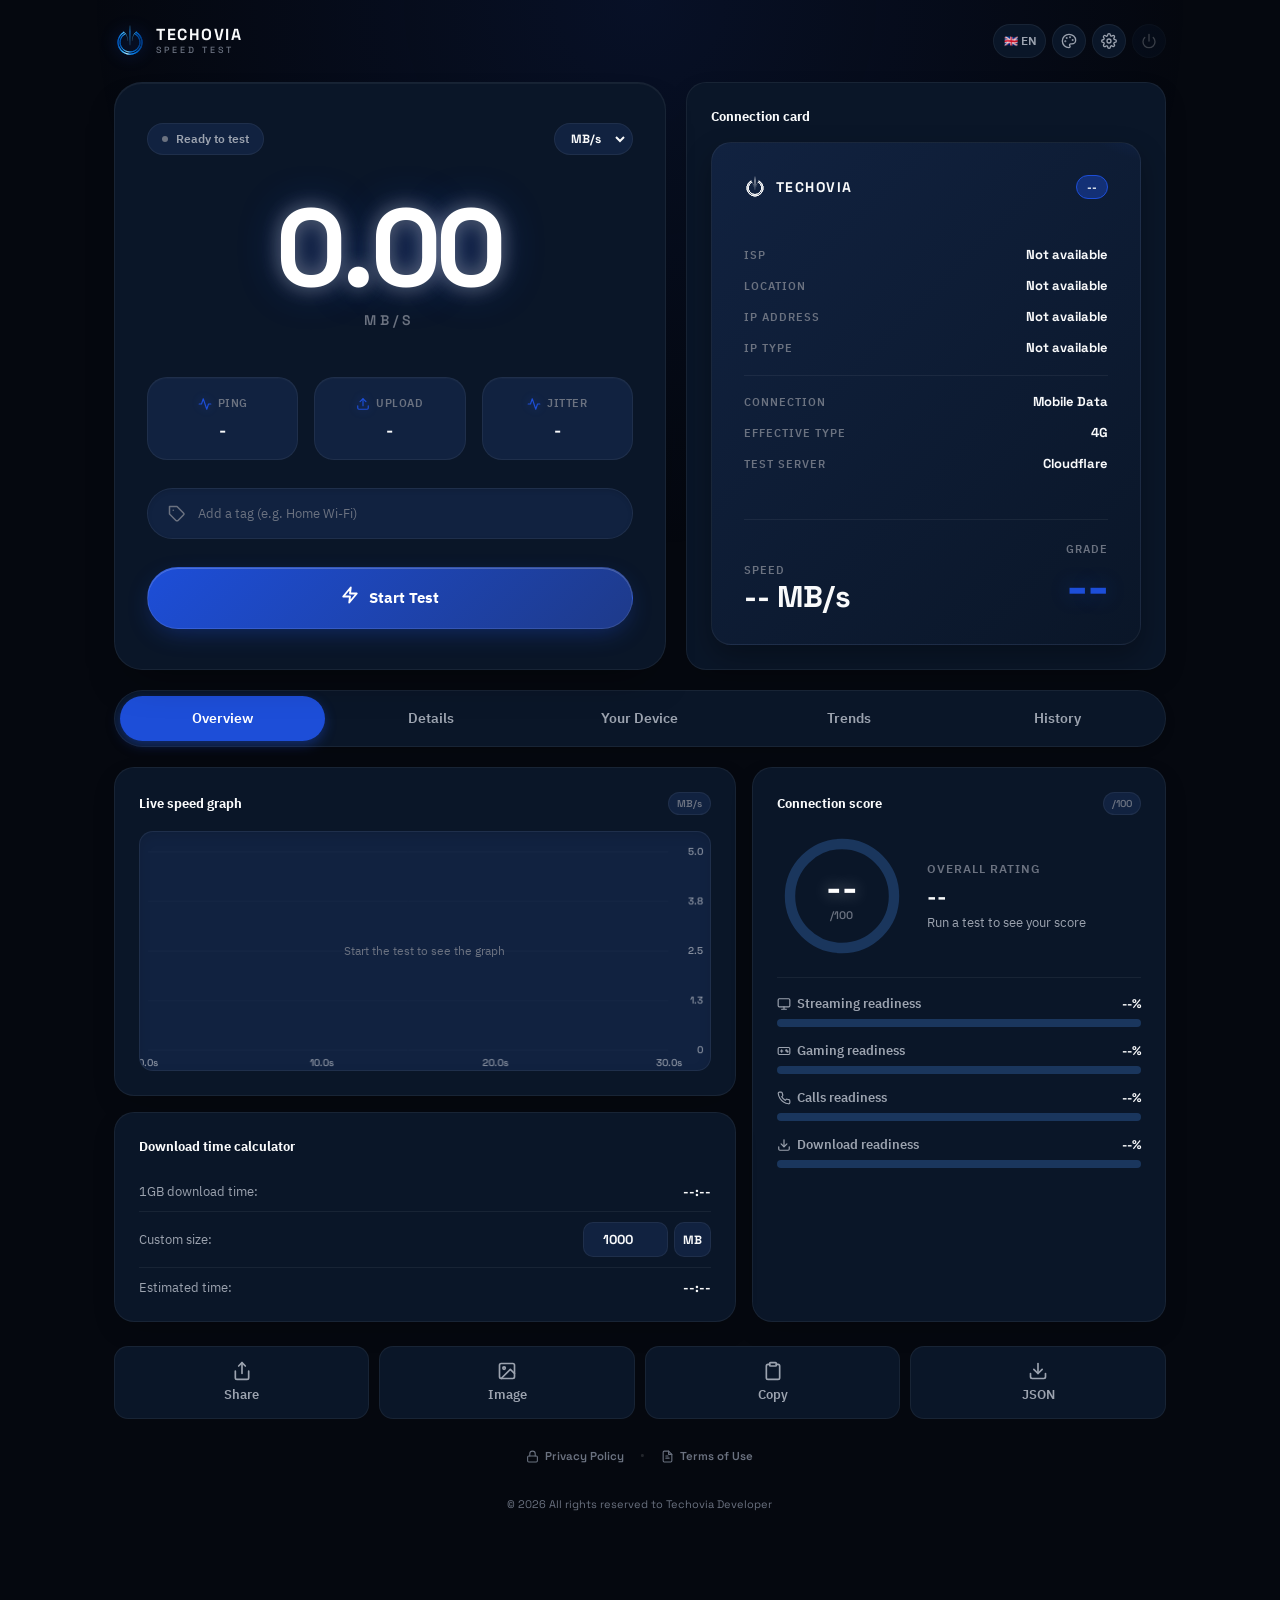
==== commit f5b6c1c8: "Update print statement from 'Hello' to 'Goodbye'" ====
--- a/index.html
+++ b/index.html
@@ -1,5 +1,5 @@
 <!DOCTYPE html>
-<html lang="ar" dir="rtl" data-theme="dark">
+<html lang="ar" dir="rtl" data-theme="neon-dark">
 <head>
 <meta charset="UTF-8">
 <meta name="viewport" content="width=device-width,initial-scale=1,maximum-scale=5,viewport-fit=cover">
@@ -15,348 +15,568 @@
 <link rel="preconnect" href="https://fonts.gstatic.com" crossorigin>
 <link href="https://fonts.googleapis.com/css2?family=Space+Grotesk:wght@500;600;700&family=IBM+Plex+Sans+Arabic:wght@400;500;600;700&display=swap" rel="stylesheet">
 <title>Techovia Speed Test</title>
+
+<!-- ================= الثيمات المدمجة ================= -->
+
+<!-- 1. Neon Dark (الافتراضي - لم يمس) -->
+<style id="theme-neon-dark">
+:root, [data-theme="neon-dark"] {
+    --bg: #05080f;
+    --surface-1: #0A1628;
+    --surface-2: #112240;
+    --surface-3: #1A365D;
+    --border: rgba(255,255,255,0.06);
+    --border-strong: rgba(255,255,255,0.12);
+    --text-1: #F9FAFB;
+    --text-2: #9CA3AF;
+    --text-3: #6B7280;
+    --primary: #1D4ED8;
+    --primary-glow: rgba(29, 78, 216, 0.4);
+    --cyan: #3B82F6; 
+    --success: #10B981;
+    --warning: #F59E0B;
+    --danger: #1D4ED8;
+    --radius-sm: 10px;
+    --radius-md: 14px;
+    --radius-lg: 20px;
+    --radius-xl: 28px;
+    --radius-full: 999px;
+    --font-body: 'IBM Plex Sans Arabic', system-ui, sans-serif;
+    --font-display: 'Space Grotesk', 'IBM Plex Sans Arabic', system-ui, sans-serif;
+    --t-fast: 0.15s ease;
+    --t-base: 0.3s ease;
+}
+</style>
+
+<!-- 2. Light -->
+<style id="theme-light">
+[data-theme="light"] {
+    --bg: #F3F4F6;
+    --surface-1: #FFFFFF;
+    --surface-2: #F9FAFB;
+    --surface-3: #E5E7EB;
+    --border: rgba(0, 0, 0, 0.05);
+    --border-strong: rgba(0, 0, 0, 0.12);
+    --text-1: #111827;
+    --text-2: #4B5563;
+    --text-3: #9CA3AF;
+    --primary: #1D4ED8;
+    --primary-glow: rgba(29, 78, 216, 0.15);
+    --cyan: #2563EB;
+    --success: #10B981;
+    --warning: #F59E0B;
+    --danger: #1D4ED8;
+    /* متغيرات خاصة بالثيم الفاتح */
+    --speed-color: #111827;
+    --speed-glow: none;
+    --score-color: #111827;
+    --score-glow: none;
+}
+</style>
+
+<!-- 3. Emerald (تم تعديل العمق والتباين) -->
+<style id="theme-emerald">
+[data-theme="emerald"] {
+    --bg: #02140E;
+    --surface-1: #062B20;
+    --surface-2: #0A3D2D;
+    --surface-3: #0F523D;
+    --border: rgba(16, 185, 129, 0.15);
+    --border-strong: rgba(16, 185, 129, 0.3);
+    --text-1: #ECFDF5;
+    --text-2: #A7F3D0;
+    --text-3: #6EE7B7;
+    --primary: #10B981;
+    --primary-glow: rgba(16, 185, 129, 0.4);
+    --cyan: #34D399;
+    --success: #10B981;
+    --warning: #F59E0B;
+    --danger: #10B981;
+    --speed-color: #ECFDF5;
+    --speed-glow: 0 0 20px rgba(236,253,245,0.4), 0 0 40px rgba(16,185,129,0.6);
+    --score-color: #ECFDF5;
+    --score-glow: 0 0 15px rgba(236,253,245,0.5);
+}
+</style>
+
+<!-- 4. Charcoal (من الصورة الرمادية) -->
+<style id="theme-charcoal">
+[data-theme="charcoal"] {
+    --bg: #0F1115;
+    --surface-1: #1F232B;
+    --surface-2: #2D333D;
+    --surface-3: #3F4652;
+    --border: rgba(255,255,255,0.05);
+    --border-strong: rgba(255,255,255,0.1);
+    --text-1: #F9FAFB;
+    --text-2: #D1D5DB;
+    --text-3: #9CA3AF;
+    --primary: #3B82F6;
+    --primary-glow: rgba(59, 130, 246, 0.4);
+    --cyan: #60A5FA;
+    --success: #10B981;
+    --warning: #F59E0B;
+    --danger: #3B82F6;
+    --speed-color: #FFFFFF;
+    --speed-glow: 0 0 20px rgba(255,255,255,0.4), 0 0 40px rgba(59,130,246,0.6);
+    --score-color: #FFFFFF;
+    --score-glow: 0 0 15px rgba(255,255,255,0.5);
+}
+</style>
+
+<!-- 5. Pastel (من الصورة البنفسجية) -->
+<style id="theme-pastel">
+[data-theme="pastel"] {
+    --bg: #FAFAFA;
+    --surface-1: #FFFFFF;
+    --surface-2: #F3F4F6;
+    --surface-3: #E5E7EB;
+    --border: rgba(139, 92, 246, 0.1);
+    --border-strong: rgba(139, 92, 246, 0.2);
+    --text-1: #1F2937;
+    --text-2: #6B7280;
+    --text-3: #9CA3AF;
+    --primary: #8B5CF6;
+    --primary-glow: rgba(139, 92, 246, 0.15);
+    --cyan: #A78BFA;
+    --success: #10B981;
+    --warning: #F59E0B;
+    --danger: #8B5CF6;
+    --speed-color: #1F2937;
+    --speed-glow: none;
+    --score-color: #1F2937;
+    --score-glow: none;
+}
+</style>
+
+<!-- ================= الهيكل الأساسي ================= -->
 <style>
-:root{--blue-1:#b6e1ff;--blue-2:#7dc8ff;--blue-3:#4dabff;--blue-4:#1e5fc4;--violet:#7c3aed;--violet-light:#a78bfa;--bg:#f2f6fc;--surface-1:#ffffff;--surface-2:#eaf1fb;--surface-3:#dde7f5;--border:rgba(10,26,58,0.08);--border-strong:rgba(10,26,58,0.16);--text-1:#0a1a3a;--text-2:#4a5e7c;--text-3:#8899b0;--primary:#2563eb;--primary-glow:rgba(37,99,235,0.35);--success:#10b981;--warning:#f59e0b;--danger:#ef4444;--radius-sm:10px;--radius-md:14px;--radius-lg:20px;--radius-xl:26px;--radius-full:999px;--shadow-sm:0 1px 2px rgba(10,26,58,0.05);--shadow-md:0 6px 20px -8px rgba(10,26,58,0.14);--shadow-glow:0 0 0 1px rgba(37,99,235,0.08);--font-body:'IBM Plex Sans Arabic',system-ui,-apple-system,sans-serif;--font-display:'Space Grotesk','IBM Plex Sans Arabic',system-ui,sans-serif;--t-fast:0.14s cubic-bezier(0.4,0,0.2,1);--t-base:0.24s cubic-bezier(0.4,0,0.2,1);}
-[data-theme="dark"]{--bg:#05080f;--surface-1:#0c1a30;--surface-2:#132642;--surface-3:#1d3556;--border:rgba(77,171,255,0.10);--border-strong:rgba(77,171,255,0.22);--text-1:#eaf3ff;--text-2:#a9c0de;--text-3:#6f88a8;--primary:#4dabff;--primary-glow:rgba(77,171,255,0.5);--success:#34d399;--warning:#fbbf24;--danger:#f87171;--shadow-sm:0 1px 2px rgba(0,0,0,0.5);--shadow-md:0 8px 24px -10px rgba(0,0,0,0.7);--shadow-glow:0 0 0 1px rgba(77,171,255,0.10);}
-*{box-sizing:border-box;-webkit-tap-highlight-color:transparent;}
-html{scroll-behavior:smooth;}
-body{margin:0;color:var(--text-1);font-family:var(--font-body);min-height:100vh;min-height:100dvh;-webkit-font-smoothing:antialiased;overflow-x:hidden;transition:background-color .3s ease,color .3s ease;background:radial-gradient(ellipse 900px 700px at 15% -10%,rgba(124,58,237,0.07),transparent 60%),radial-gradient(ellipse 800px 600px at 100% 15%,rgba(77,171,255,0.06),transparent 60%),radial-gradient(ellipse 1000px 800px at 50% 100%,rgba(37,99,235,0.05),transparent 65%),var(--bg);}
-[data-theme="dark"] body{background:radial-gradient(ellipse 900px 700px at 15% -10%,rgba(124,58,237,0.14),transparent 60%),radial-gradient(ellipse 800px 600px at 100% 15%,rgba(77,171,255,0.12),transparent 60%),radial-gradient(ellipse 1000px 800px at 50% 100%,rgba(30,95,196,0.10),transparent 65%),linear-gradient(180deg,#05080f 0%,#080d1f 45%,#0a0a24 75%,#05080f 100%);}
-:focus-visible{outline:2px solid var(--primary);outline-offset:3px;border-radius:var(--radius-sm);}
-button,select,input{font-family:inherit;}
-button{cursor:pointer;user-select:none;}
-img{display:block;}
-.app{margin:0 auto;padding:14px 12px 100px;display:flex;flex-direction:column;gap:11px;max-width:520px;position:relative;z-index:1;}
-.topbar{display:flex;justify-content:space-between;align-items:center;gap:8px;}
-.brand{display:flex;align-items:center;gap:10px;text-decoration:none;color:inherit;}
-.brand-logo{width:36px;height:36px;flex-shrink:0;object-fit:contain;filter:drop-shadow(0 0 8px rgba(77,171,255,0.35));}
-.brand-text{display:flex;flex-direction:column;line-height:1;}
-.brand-name{font-family:var(--font-display);font-weight:700;font-size:17px;letter-spacing:2px;background:linear-gradient(135deg,var(--blue-1),var(--blue-3) 55%,var(--violet-light));-webkit-background-clip:text;background-clip:text;-webkit-text-fill-color:transparent;color:transparent;}
-.brand-tag{font-family:var(--font-display);font-weight:500;font-size:9px;letter-spacing:3.5px;color:var(--text-3);text-transform:uppercase;margin-top:3px;}
-.topbar-actions{display:flex;gap:5px;align-items:center;}
-.chip{background:var(--surface-1);border:1px solid var(--border);color:var(--text-2);padding:6px 10px;border-radius:var(--radius-full);font-size:11.5px;font-weight:600;transition:all var(--t-fast);display:inline-flex;align-items:center;gap:5px;font-family:inherit;text-decoration:none;}
-.chip:hover{background:var(--surface-2);color:var(--text-1);border-color:var(--border-strong);text-decoration:none;}
-.chip.icon{padding:0;width:32px;height:32px;justify-content:center;}
-.chip.icon svg{width:15px;height:15px;}
-.chip.wide{width:100%;justify-content:center;padding:11px;font-size:12.5px;}
-select.chip{-webkit-appearance:none;appearance:none;padding-inline-end:8px;}
-select.chip option{background:var(--bg);color:var(--text-1);}
-.hero{background:linear-gradient(165deg,var(--surface-1) 0%,color-mix(in srgb,var(--surface-1) 96%,var(--violet) 4%) 100%);border:1px solid var(--border);border-radius:var(--radius-xl);padding:18px 14px 16px;display:flex;flex-direction:column;align-items:center;gap:12px;position:relative;box-shadow:var(--shadow-md),var(--shadow-glow),inset 0 1px 0 rgba(255,255,255,0.05);}
-[data-theme="dark"] .hero{background:linear-gradient(165deg,#0f2242 0%,#0d1a35 45%,#12143a 100%);border-color:rgba(124,58,237,0.18);}
-.status-line{display:inline-flex;align-items:center;gap:7px;font-size:11.5px;font-weight:600;color:var(--text-2);padding:5px 11px;background:var(--surface-2);border-radius:var(--radius-full);border:1px solid var(--border);}
-.live-dot{width:6px;height:6px;border-radius:50%;background:var(--text-3);transition:background-color var(--t-base);}
-.live-dot.active{background:var(--success);}
-.live-dot.running{background:var(--primary);animation:pulseRing 1.6s ease-out infinite;}
-@keyframes pulseRing{0%{box-shadow:0 0 0 0 currentColor;}100%{box-shadow:0 0 0 12px transparent;}}
-.gauge-wrap{position:relative;width:min(200px,56vw);aspect-ratio:1;display:grid;place-items:center;}
-.gauge{width:100%;height:100%;overflow:visible;}
-.gauge-track{fill:none;stroke:var(--surface-3);stroke-width:9;stroke-linecap:round;}
-[data-theme="dark"] .gauge-track{stroke:rgba(77,171,255,0.10);}
-.gauge-progress{fill:none;stroke:url(#gaugeGrad);stroke-width:9;stroke-linecap:round;stroke-dasharray:424.1;stroke-dashoffset:424.1;transition:stroke-dashoffset 0.35s cubic-bezier(0.4,0,0.2,1);}
-.gauge-center{position:absolute;inset:0;display:flex;flex-direction:column;align-items:center;justify-content:center;pointer-events:none;gap:2px;}
-.speed-value{font-family:var(--font-display);font-weight:700;font-size:clamp(32px,10vw,48px);line-height:1;letter-spacing:-1.5px;color:var(--text-1);font-variant-numeric:tabular-nums;min-width:4ch;text-align:center;transition:color var(--t-base);}
-.speed-unit{font-family:var(--font-display);font-weight:600;font-size:11px;letter-spacing:2.5px;color:var(--text-3);text-transform:uppercase;margin-top:3px;}
-.quality-badge{display:inline-flex;align-items:center;gap:7px;padding:6px 12px;background:var(--surface-2);color:var(--text-2);border:1px solid var(--border);border-radius:var(--radius-full);font-size:11.5px;font-weight:600;transition:all var(--t-base);}
-.quality-badge .dot{width:6px;height:6px;border-radius:50%;background:currentColor;opacity:.8;}
-.quality-badge[data-level="good"]{background:rgba(16,185,129,0.1);color:var(--success);border-color:rgba(16,185,129,0.2);}
-.quality-badge[data-level="avg"]{background:rgba(245,158,11,0.1);color:var(--warning);border-color:rgba(245,158,11,0.2);}
-.quality-badge[data-level="bad"]{background:rgba(239,68,68,0.1);color:var(--danger);border-color:rgba(239,68,68,0.2);}
-.tag-field{width:100%;display:flex;align-items:center;gap:8px;background:var(--surface-2);border:1px solid var(--border);border-radius:var(--radius-md);padding:9px 12px;transition:border-color var(--t-fast);}
-.tag-field:focus-within{border-color:var(--primary);box-shadow:0 0 0 3px var(--primary-glow);}
-.tag-field svg{width:15px;height:15px;color:var(--text-3);flex-shrink:0;}
-.tag-field input{border:0;background:transparent;color:var(--text-1);font-size:12.5px;width:100%;outline:none;font-family:inherit;}
-.tag-field input::placeholder{color:var(--text-3);}
-.cta{width:100%;padding:14px;border:0;border-radius:var(--radius-md);background:linear-gradient(135deg,var(--blue-3) 0%,var(--primary) 50%,var(--violet) 100%);color:#fff;font-size:14px;font-weight:700;font-family:var(--font-body);letter-spacing:0.3px;display:inline-flex;align-items:center;justify-content:center;gap:8px;position:relative;overflow:hidden;box-shadow:0 6px 20px -8px var(--primary-glow),inset 0 1px 0 rgba(255,255,255,0.15);transition:transform var(--t-fast),background var(--t-base);}
-.cta:active:not(:disabled){transform:scale(0.985);}
-.cta:disabled{opacity:0.65;cursor:not-allowed;}
-.cta.running{background:linear-gradient(135deg,var(--warning) 0%,#d97706 100%);}
-.cta.done{background:linear-gradient(135deg,var(--success) 0%,#059669 100%);}
-.cta-icon{display:inline-flex;}
-.cta-icon svg{width:16px;height:16px;}
-.stats-column{display:contents;}
-.quick-stats{display:grid;grid-template-columns:repeat(3,1fr);grid-template-areas:"big big big" "p1 p2 p3";gap:6px;}
-.qs{background:linear-gradient(165deg,var(--surface-1) 0%,color-mix(in srgb,var(--surface-1) 94%,var(--primary) 6%) 100%);border:1px solid var(--border);border-radius:var(--radius-md);padding:10px 8px;text-align:center;position:relative;overflow:hidden;transition:background-color var(--t-base);min-height:58px;display:flex;flex-direction:column;justify-content:center;gap:2px;box-shadow:inset 0 1px 0 rgba(255,255,255,0.04);}
-[data-theme="dark"] .qs{background:linear-gradient(165deg,#0e1e3a 0%,#0c1830 100%);}
-.qs::before{content:'';position:absolute;top:0;left:0;right:0;height:2px;background:currentColor;opacity:0.4;}
-.qs[data-role="big"]{grid-area:big;min-height:78px;padding:14px 12px;color:var(--primary);}
-.qs[data-role="ping"]{grid-area:p1;color:var(--violet-light);}
-.qs[data-role="jitter"]{grid-area:p2;color:var(--warning);}
-.qs[data-role="mos"]{grid-area:p3;color:var(--success);}
-.qs-label{font-size:9.5px;color:var(--text-3);text-transform:uppercase;letter-spacing:0.8px;font-weight:600;}
-.qs-value{font-family:var(--font-display);font-size:13.5px;font-weight:700;color:var(--text-1);font-variant-numeric:tabular-nums;white-space:nowrap;overflow:hidden;text-overflow:ellipsis;}
-.qs[data-role="big"] .qs-value{font-size:22px;}
-.qs-value.flash{animation:flash 0.9s ease;}
-@keyframes flash{0%{transform:scale(1);}35%{transform:scale(1.18);color:var(--primary);}100%{transform:scale(1);}}
-.qs-diff{font-size:9.5px;font-weight:700;font-family:var(--font-display);margin-top:1px;min-height:11px;opacity:0;transition:opacity var(--t-base);}
-.qs-diff.up{color:var(--success);opacity:1;}
-.qs-diff.down{color:var(--danger);opacity:1;}
-.identity-panel{margin-top:0;}
-.identity-panel .id-card{margin-top:0;}
-.segmented{display:flex;background:linear-gradient(180deg,rgba(255,255,255,0.7),rgba(255,255,255,0.4));border:1px solid rgba(37,99,235,0.12);box-shadow:0 2px 10px -4px rgba(10,26,58,0.08),inset 0 1px 0 rgba(255,255,255,0.9);border-radius:var(--radius-full);padding:3px;gap:2px;position:relative;}
-[data-theme="dark"] .segmented{background:linear-gradient(180deg,rgba(77,171,255,0.14),rgba(124,58,237,0.07));border-color:rgba(77,171,255,0.18);box-shadow:0 4px 14px -6px rgba(0,0,0,0.5),inset 0 1px 0 rgba(255,255,255,0.08);}
-.segmented button{flex:1;padding:8px 2px;border:0;background:transparent;color:var(--text-2);font-size:10.5px;font-weight:600;font-family:inherit;border-radius:var(--radius-full);transition:all var(--t-base);white-space:nowrap;}
-.segmented button.active{background:rgba(255,255,255,0.95);color:var(--text-1);box-shadow:0 2px 6px -2px rgba(10,26,58,0.12),inset 0 1px 0 rgba(255,255,255,1);}
-[data-theme="dark"] .segmented button.active{background:linear-gradient(180deg,rgba(77,171,255,0.35),rgba(124,58,237,0.22));color:#fff;box-shadow:0 4px 12px -4px rgba(77,171,255,0.4),inset 0 1px 0 rgba(255,255,255,0.15);}
-.tab-content{display:none;flex-direction:column;gap:10px;}
-.tab-content.active{display:flex;animation:tabIn 0.3s cubic-bezier(0.4,0,0.2,1);}
-@keyframes tabIn{from{opacity:0;transform:translateY(5px);}to{opacity:1;transform:translateY(0);}}
-.panel{background:linear-gradient(165deg,var(--surface-1) 0%,color-mix(in srgb,var(--surface-1) 96%,var(--violet) 4%) 100%);border:1px solid var(--border);border-radius:var(--radius-lg);padding:14px;box-shadow:var(--shadow-sm),inset 0 1px 0 rgba(255,255,255,0.04);}
-[data-theme="dark"] .panel{background:linear-gradient(165deg,#0d1f3a 0%,#0a1830 60%,#11173a 100%);}
-.panel-header{display:flex;justify-content:space-between;align-items:center;margin-bottom:10px;gap:8px;}
-.panel-title{font-size:12.5px;font-weight:700;color:var(--text-1);letter-spacing:0.2px;display:inline-flex;align-items:center;gap:7px;}
-.panel-title svg{width:14px;height:14px;color:var(--primary);}
-.panel-badge{font-family:var(--font-display);font-size:9.5px;font-weight:600;letter-spacing:1px;color:var(--text-3);padding:3px 7px;background:var(--surface-2);border-radius:var(--radius-full);border:1px solid var(--border);}
-.text-btn{background:transparent;border:0;color:var(--text-3);font-size:10.5px;font-weight:600;padding:4px 8px;border-radius:var(--radius-sm);transition:color var(--t-fast);font-family:inherit;}
-.text-btn:hover{color:var(--danger);}
-.graph-wrap{position:relative;width:100%;height:130px;border-radius:var(--radius-md);background:var(--surface-2);border:1px solid var(--border);overflow:hidden;}
-[data-theme="dark"] .graph-wrap{background:#08182e;}
-#graph{width:100%;height:100%;display:block;cursor:crosshair;}
-.graph-empty{position:absolute;inset:0;display:grid;place-items:center;font-size:11.5px;color:var(--text-3);pointer-events:none;transition:opacity var(--t-base);text-align:center;padding:0 20px;}
-.graph-empty.hidden{opacity:0;}
-.warmup-indicator{position:absolute;top:8px;left:8px;display:inline-flex;align-items:center;gap:4px;font-size:9.5px;font-weight:700;color:var(--warning);background:var(--surface-1);border:1px solid rgba(245,158,11,0.3);padding:3px 7px;border-radius:var(--radius-full);opacity:0;transform:translateY(-4px);transition:opacity var(--t-base),transform var(--t-base);pointer-events:none;z-index:4;letter-spacing:0.5px;}
-.warmup-indicator svg{width:11px;height:11px;}
-.warmup-indicator.active{opacity:1;transform:translateY(0);animation:pulse 1.4s ease-in-out infinite;}
-@keyframes pulse{0%,100%{opacity:1;}50%{opacity:0.55;}}
-.graph-tip{position:absolute;top:0;transform:translate(-50%,-100%);background:var(--surface-1);border:1px solid var(--border-strong);border-radius:var(--radius-sm);padding:5px 8px;pointer-events:none;box-shadow:var(--shadow-md);font-size:10.5px;line-height:1.3;white-space:nowrap;opacity:0;transition:opacity var(--t-fast);z-index:5;}
-.graph-tip.show{opacity:1;}
-.graph-tip .tt-speed{font-family:var(--font-display);font-weight:700;color:var(--primary);font-size:12px;}
-.graph-tip .tt-time{color:var(--text-3);font-size:9.5px;}
-.score-block{display:flex;align-items:center;gap:16px;padding-bottom:14px;border-bottom:1px solid var(--border);margin-bottom:14px;}
-.score-gauge-wrap{position:relative;width:96px;height:96px;flex-shrink:0;}
-.score-gauge{width:100%;height:100%;transform:rotate(-90deg);}
-.sg-track{fill:none;stroke:var(--surface-3);stroke-width:6;}
-[data-theme="dark"] .sg-track{stroke:rgba(77,171,255,0.12);}
-.sg-progress{fill:none;stroke:url(#scoreGrad);stroke-width:6;stroke-linecap:round;stroke-dasharray:251.3;stroke-dashoffset:251.3;transition:stroke-dashoffset 0.6s cubic-bezier(0.4,0,0.2,1);}
-.score-value-wrap{position:absolute;inset:0;display:flex;flex-direction:column;align-items:center;justify-content:center;pointer-events:none;}
-.score-number{font-family:var(--font-display);font-weight:700;font-size:26px;line-height:1;color:var(--text-1);font-variant-numeric:tabular-nums;}
-.score-out-of{font-size:9.5px;color:var(--text-3);font-family:var(--font-display);font-weight:600;letter-spacing:1px;margin-top:2px;}
-.score-info{flex:1;display:flex;flex-direction:column;gap:4px;min-width:0;}
-.score-info-label{font-size:10.5px;color:var(--text-3);text-transform:uppercase;letter-spacing:1px;font-weight:600;}
-.score-info-grade{font-family:var(--font-display);font-size:18px;font-weight:700;color:var(--text-1);line-height:1.1;}
-.score-info-desc{font-size:11.5px;color:var(--text-2);line-height:1.3;}
-.readiness-list{display:flex;flex-direction:column;gap:10px;}
-.readiness-item{display:flex;flex-direction:column;gap:5px;}
-.readiness-top{display:flex;justify-content:space-between;align-items:center;font-size:11.5px;gap:8px;}
-.readiness-label{color:var(--text-2);font-weight:600;display:flex;align-items:center;gap:6px;}
-.readiness-label svg{width:13px;height:13px;}
-.readiness-pct{font-family:var(--font-display);font-weight:700;color:var(--text-1);font-variant-numeric:tabular-nums;}
-.readiness-bar{height:6px;background:var(--surface-3);border-radius:var(--radius-full);overflow:hidden;}
-[data-theme="dark"] .readiness-bar{background:rgba(77,171,255,0.10);}
-.readiness-fill{height:100%;border-radius:var(--radius-full);width:0%;transition:width 0.7s cubic-bezier(0.4,0,0.2,1),background 0.3s ease;background:linear-gradient(90deg,var(--blue-2),var(--primary));}
-.readiness-fill[data-level="good"]{background:linear-gradient(90deg,#6ee7b7,var(--success));}
-.readiness-fill[data-level="avg"]{background:linear-gradient(90deg,#fcd34d,var(--warning));}
-.readiness-fill[data-level="bad"]{background:linear-gradient(90deg,#fca5a5,var(--danger));}
-.calc-row{display:flex;justify-content:space-between;align-items:center;padding:8px 0;border-bottom:1px solid var(--border);font-size:12px;color:var(--text-2);gap:8px;}
-.calc-row:last-child{border-bottom:0;padding-bottom:0;}
-.calc-row:first-of-type{padding-top:0;}
-.calc-val{font-family:var(--font-display);font-weight:700;color:var(--text-1);font-variant-numeric:tabular-nums;font-size:12.5px;}
-.calc-row-input{gap:10px;}
-.calc-row-input > span:first-child{flex-shrink:0;}
-.size-input{display:flex;gap:6px;flex:1;justify-content:flex-end;}
-.size-input input{width:90px;padding:6px 10px;border-radius:var(--radius-sm);border:1px solid var(--border);background:var(--surface-2);color:var(--text-1);font-family:var(--font-display);font-size:12.5px;font-weight:700;outline:none;text-align:center;font-variant-numeric:tabular-nums;transition:border-color var(--t-fast);}
-.size-input input:focus{border-color:var(--primary);box-shadow:0 0 0 3px var(--primary-glow);}
-.size-input select{padding:6px 8px;border-radius:var(--radius-sm);border:1px solid var(--border);background:var(--surface-2);color:var(--text-1);font-family:var(--font-display);font-size:11.5px;font-weight:700;outline:none;cursor:pointer;-webkit-appearance:none;appearance:none;padding-inline-end:6px;}
-.size-input select option{background:var(--bg);color:var(--text-1);}
-.metrics-list{display:flex;flex-direction:column;}
-.metric-row{display:flex;justify-content:space-between;align-items:center;padding:10px 0;border-bottom:1px solid var(--border);font-size:12.5px;color:var(--text-2);}
-.metric-row:last-child{border-bottom:0;padding-bottom:0;}
-.metric-row:first-child{padding-top:0;}
-.metric-row-val{font-family:var(--font-display);font-weight:700;color:var(--text-1);font-variant-numeric:tabular-nums;}
-.score-list{display:flex;flex-direction:column;gap:2px;}
-.score-item{display:flex;align-items:center;gap:10px;padding:9px 0;border-bottom:1px solid var(--border);}
-.score-item:last-child{border-bottom:0;padding-bottom:0;}
-.score-item:first-child{padding-top:0;}
-.score-icon{width:32px;height:32px;display:grid;place-items:center;background:var(--surface-2);border-radius:var(--radius-sm);flex-shrink:0;border:1px solid var(--border);color:var(--primary);}
-.score-icon svg{width:16px;height:16px;}
-.score-body{display:flex;flex-direction:column;gap:1px;min-width:0;flex:1;}
-.score-label{font-size:11px;color:var(--text-3);font-weight:500;}
-.score-value{font-size:12.5px;font-weight:700;color:var(--text-1);}
-.id-card{position:relative;border-radius:var(--radius-lg);padding:18px;overflow:hidden;background:linear-gradient(135deg,#0a1a3a 0%,#1e5fc4 55%,#7c3aed 100%);color:#fff;box-shadow:0 10px 30px -14px rgba(30,95,196,0.6);}
-.id-card::before{content:'';position:absolute;top:-40%;right:-30%;width:220px;height:220px;border-radius:50%;background:radial-gradient(circle,rgba(255,255,255,0.18),transparent 70%);pointer-events:none;}
-.id-card::after{content:'';position:absolute;bottom:-50%;left:-20%;width:240px;height:240px;border-radius:50%;background:radial-gradient(circle,rgba(124,58,237,0.35),transparent 70%);pointer-events:none;}
-.id-card-head{display:flex;justify-content:space-between;align-items:center;margin-bottom:16px;position:relative;z-index:1;}
-.id-card-brand{display:flex;align-items:center;gap:8px;font-family:var(--font-display);font-weight:700;font-size:13px;letter-spacing:2px;}
-.id-card-brand img{width:20px;height:20px;filter:brightness(0) invert(1);}
-.id-card-badge{font-family:var(--font-display);font-size:10px;font-weight:700;letter-spacing:1px;padding:3px 9px;border-radius:var(--radius-full);background:rgba(255,255,255,0.18);border:1px solid rgba(255,255,255,0.25);}
-.id-card-body{position:relative;z-index:1;display:flex;flex-direction:column;gap:10px;}
-.id-card-row{display:flex;justify-content:space-between;align-items:center;gap:12px;}
-.id-card-key{font-size:10.5px;text-transform:uppercase;letter-spacing:1px;opacity:0.7;font-weight:600;flex-shrink:0;}
-.id-card-val{font-family:var(--font-display);font-size:12.5px;font-weight:700;text-align:end;display:-webkit-box;-webkit-line-clamp:2;-webkit-box-orient:vertical;overflow:hidden;line-height:1.3;max-width:72%;word-break:break-word;}
-.id-card-divider{height:1px;background:rgba(255,255,255,0.15);margin:4px 0;position:relative;z-index:1;}
-.id-card-footer{margin-top:14px;padding-top:12px;border-top:1px solid rgba(255,255,255,0.18);display:flex;justify-content:space-between;align-items:flex-end;gap:12px;position:relative;z-index:1;}
-.id-card-footer-left{display:flex;flex-direction:column;gap:3px;}
-.id-card-footer-label{font-size:10px;opacity:0.7;letter-spacing:1px;text-transform:uppercase;font-weight:600;}
-.id-card-speed{font-family:var(--font-display);font-weight:700;font-size:20px;line-height:1;}
-.id-card-grade{font-family:var(--font-display);font-weight:700;font-size:32px;line-height:1;letter-spacing:-1px;text-shadow:0 0 20px rgba(255,255,255,0.35);}
-.device-note{display:flex;gap:10px;background:linear-gradient(135deg,rgba(77,171,255,0.08),rgba(124,58,237,0.04));border:1px solid rgba(77,171,255,0.20);border-radius:var(--radius-md);padding:12px 14px;margin-bottom:14px;}
-[data-theme="dark"] .device-note{background:linear-gradient(135deg,rgba(77,171,255,0.10),rgba(124,58,237,0.06));}
-.device-note > svg{width:18px;height:18px;flex-shrink:0;color:var(--primary);margin-top:1px;}
-.device-note-content{font-size:11.5px;color:var(--text-2);line-height:1.65;}
-.device-note-content strong{color:var(--text-1);font-weight:700;display:block;margin-bottom:4px;}
-.device-note-content ul{margin:6px 0 6px;padding-inline-start:18px;list-style:disc;}
-.device-note-content li{margin-bottom:3px;}
-.device-note-content .privacy-line{display:flex;align-items:center;gap:6px;margin-top:8px;padding-top:8px;border-top:1px solid var(--border);color:var(--success);font-weight:600;font-size:11px;}
-.device-note-content .privacy-line svg{width:12px;height:12px;margin-top:0;}
-.device-row{display:flex;justify-content:space-between;align-items:center;padding:8px 0;font-size:12.5px;color:var(--text-2);gap:10px;border-bottom:1px dashed var(--border);}
-.device-row:last-child{border-bottom:0;padding-bottom:0;}
-.device-row span:first-child{flex-shrink:0;}
-.device-row span:last-child{color:var(--text-1);font-weight:600;font-family:var(--font-display);text-align:end;overflow:hidden;text-overflow:ellipsis;white-space:nowrap;max-width:60%;font-variant-numeric:tabular-nums;}
-.ua-box{background:var(--surface-2);border:1px solid var(--border);border-radius:var(--radius-sm);padding:10px 12px;margin-top:8px;display:flex;gap:8px;align-items:flex-start;}
-.ua-text{flex:1;font-family:ui-monospace,'SF Mono',Monaco,monospace;font-size:10px;color:var(--text-2);word-break:break-all;line-height:1.5;direction:ltr;text-align:left;max-height:60px;overflow-y:auto;}
-.ua-copy{background:var(--primary);border:0;color:#fff;width:28px;height:28px;border-radius:6px;display:grid;place-items:center;flex-shrink:0;cursor:pointer;transition:opacity var(--t-fast);}
-.ua-copy:hover{opacity:0.85;}
-.ua-copy svg{width:14px;height:14px;}
-.fp-block{display:flex;align-items:center;gap:14px;background:var(--surface-2);border:1px solid var(--border);border-radius:var(--radius-md);padding:12px 14px;margin-bottom:12px;}
-.fp-score-wrap{position:relative;width:64px;height:64px;flex-shrink:0;}
-.fp-score-svg{width:100%;height:100%;transform:rotate(-90deg);}
-.fp-track{fill:none;stroke:var(--surface-3);stroke-width:6;}
-.fp-fill{fill:none;stroke-width:6;stroke-linecap:round;stroke-dasharray:176;stroke-dashoffset:176;transition:stroke-dashoffset 0.7s cubic-bezier(0.4,0,0.2,1);}
-.fp-fill[data-level="low"]{stroke:#10b981;}
-.fp-fill[data-level="mid"]{stroke:#f59e0b;}
-.fp-fill[data-level="high"]{stroke:#ef4444;}
-.fp-num-wrap{position:absolute;inset:0;display:flex;align-items:center;justify-content:center;pointer-events:none;}
-.fp-num{font-family:var(--font-display);font-weight:700;font-size:16px;color:var(--text-1);font-variant-numeric:tabular-nums;}
-.fp-info{flex:1;min-width:0;}
-.fp-info-label{font-size:10px;color:var(--text-3);text-transform:uppercase;letter-spacing:1px;font-weight:600;margin-bottom:4px;}
-.fp-info-level{font-family:var(--font-display);font-weight:700;font-size:14px;color:var(--text-1);margin-bottom:3px;}
-.fp-info-desc{font-size:10.5px;color:var(--text-2);line-height:1.4;}
-.fp-signals{display:flex;flex-wrap:wrap;gap:5px;margin-top:8px;}
-.fp-signal{font-size:9.5px;padding:3px 8px;background:rgba(239,68,68,0.10);color:var(--danger);border-radius:var(--radius-full);border:1px solid rgba(239,68,68,0.20);font-weight:600;}
-.history-list{display:flex;flex-direction:column;gap:8px;}
-.history-empty{text-align:center;padding:26px 10px;color:var(--text-3);font-size:12px;}
-.history-item{background:var(--surface-2);border:1px solid var(--border);border-radius:var(--radius-md);padding:11px 12px;display:grid;grid-template-columns:40px 1fr auto;gap:10px;align-items:center;position:relative;animation:tabIn 0.3s ease;}
-[data-theme="dark"] .history-item{background:#0d1f3a;}
-.history-avatar{width:40px;height:40px;border-radius:50%;display:grid;place-items:center;font-size:18px;font-weight:700;font-family:var(--font-display);background:var(--surface-1);border:2px solid var(--surface-3);color:var(--text-1);}
-.history-avatar[data-grade="good"]{border-color:var(--success);background:rgba(16,185,129,0.12);color:var(--success);}
-.history-avatar[data-grade="avg"]{border-color:var(--warning);background:rgba(245,158,11,0.12);color:var(--warning);}
-.history-avatar[data-grade="bad"]{border-color:var(--danger);background:rgba(239,68,68,0.12);color:var(--danger);}
-.history-main{display:flex;flex-direction:column;gap:3px;min-width:0;}
-.history-tag{font-size:12px;font-weight:700;color:var(--text-1);overflow:hidden;text-overflow:ellipsis;white-space:nowrap;}
-.history-tag.empty{color:var(--text-3);font-weight:500;font-style:italic;}
-.history-meta{display:flex;gap:8px;align-items:center;font-size:10px;color:var(--text-3);font-family:var(--font-display);flex-wrap:wrap;}
-.history-meta-item{display:inline-flex;align-items:center;gap:3px;}
-.history-meta-item b{color:var(--text-2);font-weight:700;}
-.history-right{display:flex;flex-direction:column;align-items:flex-end;gap:2px;}
-.history-speed{font-family:var(--font-display);font-weight:700;font-size:14px;color:var(--primary);font-variant-numeric:tabular-nums;}
-.history-time{font-size:9px;color:var(--text-3);font-family:var(--font-display);}
-.history-item-del{position:absolute;top:6px;left:6px;width:22px;height:22px;border-radius:50%;background:transparent;border:0;color:var(--text-3);font-size:13px;display:grid;place-items:center;transition:all var(--t-fast);opacity:0;}
-.history-item:hover .history-item-del,.history-item:focus-within .history-item-del{opacity:1;}
-@media (hover:none){.history-item-del{opacity:0.6;}}
-.history-item-del:hover{background:rgba(239,68,68,0.15);color:var(--danger);}
-.trend-filter{display:flex;background:var(--surface-2);border-radius:var(--radius-full);padding:3px;gap:2px;margin-bottom:12px;}
-.trend-filter button{flex:1;padding:6px 4px;border:0;background:transparent;color:var(--text-2);font-size:10.5px;font-weight:600;font-family:inherit;border-radius:var(--radius-full);transition:all var(--t-base);}
-.trend-filter button.active{background:var(--surface-1);color:var(--text-1);box-shadow:var(--shadow-sm);}
-[data-theme="dark"] .trend-filter button.active{background:linear-gradient(180deg,rgba(77,171,255,0.22),rgba(124,58,237,0.10));color:var(--blue-1);box-shadow:none;}
-.trend-chart-wrap{position:relative;width:100%;height:160px;border-radius:var(--radius-md);background:var(--surface-2);border:1px solid var(--border);overflow:hidden;}
-[data-theme="dark"] .trend-chart-wrap{background:#08182e;}
-#trendChart{width:100%;height:100%;display:block;}
-.trend-empty{position:absolute;inset:0;display:grid;place-items:center;font-size:11.5px;color:var(--text-3);text-align:center;padding:0 20px;}
-.trend-summary{display:grid;grid-template-columns:repeat(3,1fr);gap:6px;margin-top:12px;}
-.trend-stat{background:var(--surface-2);border:1px solid var(--border);border-radius:var(--radius-sm);padding:9px 6px;text-align:center;}
-.trend-stat-label{font-size:9px;color:var(--text-3);text-transform:uppercase;letter-spacing:0.6px;font-weight:600;}
-.trend-stat-value{font-family:var(--font-display);font-weight:700;font-size:14px;color:var(--text-1);margin-top:3px;font-variant-numeric:tabular-nums;}
-.app-footer{display:grid;grid-template-columns:repeat(4,1fr);gap:5px;margin-top:2px;}
-.ghost-btn{background:var(--surface-1);border:1px solid var(--border);color:var(--text-2);padding:9px 5px;border-radius:var(--radius-md);font-size:10px;font-weight:600;font-family:inherit;display:inline-flex;flex-direction:column;align-items:center;gap:3px;transition:background-color var(--t-fast),color var(--t-fast);}
-.ghost-btn svg{width:16px;height:16px;}
-.ghost-btn:hover{background:var(--surface-2);color:var(--text-1);}
-.legal-links{display:flex;justify-content:center;gap:16px;padding:8px 0 2px;flex-wrap:wrap;}
-.legal-links a{font-size:11px;color:var(--text-3);text-decoration:none;font-weight:600;font-family:var(--font-display);letter-spacing:0.3px;transition:color var(--t-fast);display:inline-flex;align-items:center;gap:5px;}
-.legal-links a:hover{color:var(--primary);text-decoration:none;}
-.legal-links a svg{width:12px;height:12px;}
-.legal-links .sep{color:var(--border-strong);font-size:11px;line-height:1;display:inline-block;}
-.fab{position:fixed;bottom:20px;left:50%;transform:translateX(-50%) translateY(80px);width:56px;height:56px;border-radius:50%;border:0;background:linear-gradient(135deg,var(--blue-3),var(--primary) 50%,var(--violet));color:#fff;display:grid;place-items:center;box-shadow:0 10px 25px -8px rgba(30,95,196,0.6),0 0 0 4px rgba(30,95,196,0.12);z-index:50;opacity:0;pointer-events:none;transition:opacity 0.3s ease,transform 0.35s cubic-bezier(0.34,1.4,0.64,1),background 0.3s ease;font-family:var(--font-display);}
-.fab svg{width:22px;height:22px;}
-.fab.visible{opacity:1;transform:translateX(-50%) translateY(0);pointer-events:auto;}
-.fab:active{transform:translateX(-50%) scale(0.94);}
-.fab.running{background:linear-gradient(135deg,var(--warning),#d97706);box-shadow:0 10px 25px -8px rgba(245,158,11,0.6),0 0 0 4px rgba(245,158,11,0.12);}
-.fab.running .fab-icon{animation:fabSpin 1.6s linear infinite;}
-@keyframes fabSpin{from{transform:rotate(0);}to{transform:rotate(360deg);}}
-.sheet{position:fixed;inset:0;background:rgba(0,0,0,0.6);z-index:100;display:none;justify-content:center;align-items:flex-end;padding:10px;}
-.sheet.active{display:flex;animation:fadeIn 0.2s ease;}
-@keyframes fadeIn{from{opacity:0;}to{opacity:1;}}
-.sheet-content{background:var(--surface-1);width:100%;max-width:520px;border-radius:var(--radius-xl) var(--radius-xl) var(--radius-lg) var(--radius-lg);border:1px solid var(--border);max-height:88vh;overflow:hidden;display:flex;flex-direction:column;animation:sheetUp 0.32s cubic-bezier(0.34,1.2,0.64,1);}
-[data-theme="dark"] .sheet-content{background:linear-gradient(180deg,#0e1f3c 0%,#0a1830 100%);}
-@keyframes sheetUp{from{transform:translateY(30px);opacity:0;}to{transform:translateY(0);opacity:1;}}
-.sheet-grab{width:34px;height:4px;background:var(--text-3);border-radius:2px;opacity:0.4;margin:8px auto 0;}
-.sheet-header{display:flex;justify-content:space-between;align-items:center;padding:12px 16px;border-bottom:1px solid var(--border);}
-.sheet-title{font-family:var(--font-display);font-weight:700;font-size:14px;color:var(--text-1);letter-spacing:0.3px;}
-.sheet-close{width:28px;height:28px;border-radius:50%;background:var(--surface-2);border:1px solid var(--border);color:var(--text-2);font-size:16px;display:grid;place-items:center;transition:background-color var(--t-fast);line-height:1;}
-.sheet-close:hover{background:var(--surface-3);color:var(--text-1);}
-.sheet-body{padding:14px 16px 18px;overflow-y:auto;flex:1;}
-.field{margin-bottom:16px;}
-.field:last-child{margin-bottom:0;}
-.field-label{display:block;font-size:10.5px;font-weight:700;color:var(--text-3);text-transform:uppercase;letter-spacing:1px;margin-bottom:7px;}
-.duration-options{display:grid;grid-template-columns:repeat(4,1fr);gap:5px;}
-.duration-options button{padding:10px 4px;background:var(--surface-2);border:1px solid var(--border);color:var(--text-2);border-radius:var(--radius-sm);font-size:11px;font-weight:600;font-family:inherit;transition:background-color var(--t-fast),color var(--t-fast);}
-.duration-options button:hover{border-color:var(--border-strong);color:var(--text-1);}
-.duration-options button.active{background:linear-gradient(135deg,var(--blue-3),var(--primary) 50%,var(--violet));color:#fff;border-color:transparent;}
-.legal-btns{display:flex;flex-direction:column;gap:6px;}
-.legal-btn{width:100%;padding:11px 14px;background:var(--surface-2);border:1px solid var(--border);color:var(--text-2);border-radius:var(--radius-md);font-size:12.5px;font-weight:600;font-family:inherit;display:inline-flex;align-items:center;justify-content:flex-start;gap:10px;text-decoration:none;transition:all var(--t-fast);}
-.legal-btn:hover{background:var(--surface-3);color:var(--text-1);border-color:var(--border-strong);text-decoration:none;}
-.legal-btn svg{width:16px;height:16px;flex-shrink:0;color:var(--primary);}
-.legal-btn .arrow{margin-inline-start:auto;opacity:0.5;}
-.dev-log{background:#030a17;color:#4dabff;font-family:ui-monospace,'SF Mono',Monaco,monospace;font-size:10.5px;padding:12px;border-radius:var(--radius-md);direction:ltr;text-align:left;max-height:340px;overflow-y:auto;white-space:pre-wrap;line-height:1.55;border:1px solid rgba(77,171,255,0.15);}
-.api-section{direction:ltr;text-align:left;}
-.api-endpoint{background:var(--surface-2);color:var(--danger);padding:10px 12px;border-radius:var(--radius-sm);font-family:ui-monospace,monospace;font-size:11.5px;margin:8px 0;display:flex;justify-content:space-between;align-items:center;gap:8px;border:1px solid var(--border);}
-[data-theme="dark"] .api-endpoint{color:var(--blue-2);}
-.api-endpoint code{flex:1;word-break:break-all;}
-.api-copy-btn{background:linear-gradient(135deg,var(--blue-3),var(--primary));color:#fff;border:0;padding:4px 10px;border-radius:6px;font-size:10px;font-weight:700;font-family:inherit;white-space:nowrap;}
-.api-info{color:var(--text-2);font-size:11.5px;line-height:1.6;margin-top:8px;}
-.api-example{background:var(--surface-2);padding:10px;border-radius:var(--radius-sm);margin-top:8px;font-family:ui-monospace,monospace;font-size:10.5px;color:var(--text-1);direction:ltr;overflow-x:auto;white-space:pre;border:1px solid var(--border);}
-.toast{position:fixed;bottom:88px;left:50%;transform:translate(-50%,20px);background:var(--surface-1);color:var(--text-1);border:1px solid var(--border-strong);padding:11px 16px;border-radius:var(--radius-full);font-size:12px;font-weight:600;box-shadow:var(--shadow-md);z-index:200;opacity:0;pointer-events:none;transition:all 0.3s cubic-bezier(0.34,1.2,0.64,1);max-width:90vw;}
-.toast.show{opacity:1;transform:translate(-50%,0);}
-.toast.success{border-color:rgba(16,185,129,0.3);color:var(--success);}
-.toast.error{border-color:rgba(239,68,68,0.3);color:var(--danger);}
-@media (max-width:400px){.qs[data-role="big"] .qs-value{font-size:20px;}.history-item{grid-template-columns:34px 1fr auto;padding:10px;}.history-avatar{width:34px;height:34px;font-size:15px;}.app-footer{grid-template-columns:repeat(2,1fr);}.brand-name{font-size:15px;letter-spacing:1.5px;}.brand-tag{font-size:8px;letter-spacing:3px;}.segmented button{font-size:9.5px;padding:7px 2px;}.score-block{flex-direction:column;text-align:center;gap:12px;}.score-info{align-items:center;}.device-row{font-size:11.5px;}.device-row span:last-child{max-width:55%;font-size:11px;}}
-@media (min-width:900px){.app{max-width:1100px;padding:22px 24px 100px;display:grid;grid-template-columns:1.15fr 1fr;grid-template-areas:"topbar topbar" "hero stats" "tabs tabs" "content content" "footer footer";gap:16px;align-items:stretch;}.topbar{grid-area:topbar;}.hero{grid-area:hero;padding:24px 22px 20px;gap:14px;min-height:100%;}.gauge-wrap{width:min(220px,22vw);}.speed-value{font-size:clamp(40px,5vw,54px);}.stats-column{grid-area:stats;display:flex;flex-direction:column;gap:14px;align-self:stretch;min-height:100%;}.stats-column .quick-stats{grid-template-columns:repeat(3,1fr);grid-template-areas:"big big big" "p1 p2 p3";gap:8px;}.stats-column .identity-panel{flex:1;display:flex;flex-direction:column;margin:0;}.stats-column .identity-panel .id-card{flex:1;display:flex;flex-direction:column;justify-content:space-between;}.qs{min-height:66px;padding:12px 8px;}.qs[data-role="big"]{min-height:110px;}.qs[data-role="big"] .qs-value{font-size:30px;}.qs-value{font-size:15px;}.qs-label{font-size:10.5px;}.segmented{grid-area:tabs;}.segmented button{padding:10px 8px;font-size:12.5px;}.tab-content{grid-area:content;}.app-footer{grid-area:footer;gap:8px;}.ghost-btn{padding:12px 8px;font-size:12px;}.ghost-btn svg{width:18px;height:18px;}.tab-content[data-tab="overview"].active{display:grid;grid-template-columns:1.5fr 1fr;grid-template-areas:"graph score" "calc score";gap:14px;align-items:stretch;}.tab-content[data-tab="overview"] > .panel:nth-child(1){grid-area:graph;}.tab-content[data-tab="overview"] > .panel:nth-child(2){grid-area:score;}.tab-content[data-tab="overview"] > .panel:nth-child(3){grid-area:calc;}.graph-wrap{height:200px;}.tab-content[data-tab="details"].active{display:grid;grid-template-columns:1fr 1fr;gap:14px;align-items:stretch;}.tab-content[data-tab="details"] > .panel:nth-child(1){grid-column:1;grid-row:1;}.tab-content[data-tab="details"] > .panel:nth-child(2){grid-column:2;grid-row:1 / span 2;}.tab-content[data-tab="device"].active{display:grid;grid-template-columns:1fr 1fr;gap:14px;align-items:start;}.trend-chart-wrap{height:230px;}.history-item{grid-template-columns:48px 1fr auto;padding:14px;}.history-avatar{width:48px;height:48px;font-size:20px;}.history-tag{font-size:13.5px;}.history-speed{font-size:16px;}.panel{padding:18px;}.metric-row{font-size:13.5px;padding:12px 0;}.device-row{font-size:13.5px;padding:10px 0;}.score-item{padding:12px 0;}.score-icon{width:40px;height:40px;}.score-icon svg{width:20px;height:20px;}.score-label{font-size:12px;}.score-value{font-size:14px;}.score-gauge-wrap{width:120px;height:120px;}.score-number{font-size:34px;}.score-info-grade{font-size:22px;}.score-info-desc{font-size:13px;}.readiness-bar{height:7px;}.fab{bottom:30px;left:auto;right:30px;transform:translateX(0) translateY(80px);width:60px;height:60px;}.fab.visible{transform:translateX(0) translateY(0);}.fab:active{transform:translateX(0) scale(0.94);}.fab svg{width:24px;height:24px;}.legal-links{grid-column:1 / -1;}}
-@media (hover:hover) and (min-width:900px){html:not(.perf-low) .panel:hover{box-shadow:var(--shadow-md),var(--shadow-glow);}html:not(.perf-low) .qs:hover{transform:translateY(-1px);}html:not(.perf-low) .ghost-btn:hover{transform:translateY(-2px);}}
-.perf-low *{animation-duration:0.001ms !important;}
-.perf-low .live-dot.running,.perf-low .warmup-indicator.active{animation:pulse 2s ease-in-out infinite !important;}
-.perf-low .gauge-progress,.perf-low .sg-progress,.perf-low .readiness-fill,.perf-low .fp-fill{transition-duration:0.15s !important;}
-.perf-low .tab-content.active{animation:none !important;}
-.perf-low .history-item{animation:none !important;}
-@media (prefers-reduced-motion:reduce){*,*::before,*::after{animation-duration:0.001ms !important;transition-duration:0.001ms !important;}}
+*{box-sizing:border-box;-webkit-tap-highlight-color:transparent}
+html{scroll-behavior:smooth}
+body{margin:0;color:var(--text-1);font-family:var(--font-body);min-height:100vh;min-height:100dvh;-webkit-font-smoothing:antialiased;overflow-x:hidden;background:var(--bg);transition:background-color .3s ease}
+body::before{content:'';position:fixed;inset:0;background:radial-gradient(circle at 50% 0%, var(--primary-glow), transparent 50%);pointer-events:none;z-index:0;opacity:0.3}
+:focus-visible{outline:2px solid var(--primary);outline-offset:3px}
+button,select,input{font-family:inherit}
+button{cursor:pointer;user-select:none}
+img{display:block}
+.app{margin:0 auto;padding:14px 12px 100px;display:flex;flex-direction:column;gap:16px;max-width:520px;position:relative;z-index:1}
+
+/* Topbar */
+.topbar{display:flex;justify-content:space-between;align-items:center;gap:8px;padding-bottom:4px}
+.brand{display:flex;align-items:center;gap:10px;text-decoration:none;color:inherit}
+.brand-logo{width:32px;height:32px;object-fit:contain;filter:drop-shadow(0 0 8px var(--primary-glow))}
+.brand-text{display:flex;flex-direction:column;line-height:1}
+.brand-name{font-family:var(--font-display);font-weight:700;font-size:16px;letter-spacing:1.5px;color:var(--text-1)}
+.brand-tag{font-family:var(--font-display);font-weight:500;font-size:9px;letter-spacing:3px;color:var(--text-3);text-transform:uppercase;margin-top:3px}
+.topbar-actions{display:flex;gap:6px;align-items:center}
+.chip{background:var(--surface-1);border:1px solid var(--border);color:var(--text-2);padding:6px 10px;border-radius:var(--radius-full);font-size:11.5px;font-weight:600;transition:all var(--t-fast);display:inline-flex;align-items:center;gap:5px;text-decoration:none}
+.chip:hover{background:var(--surface-2);color:var(--text-1);border-color:var(--border-strong)}
+.chip.icon{padding:0;width:34px;height:34px;justify-content:center}
+.chip.icon svg{width:16px;height:16px}
+.chip.wide{width:100%;justify-content:center;padding:12px;font-size:13px}
+.chip:disabled{opacity:0.35;pointer-events:none}
+select.chip{-webkit-appearance:none;appearance:none;padding-inline-end:8px;height:34px}
+select.chip option{background:var(--bg);color:var(--text-1)}
+
+/* Hero Card */
+.hero{background:var(--surface-1);border:1px solid var(--border);border-radius:var(--radius-xl);padding:24px 20px;display:flex;flex-direction:column;align-items:center;gap:20px;position:relative;box-shadow:0 20px 40px -20px rgba(0,0,0,0.5),inset 0 1px 0 rgba(255,255,255,0.05)}
+.hero-top-bar{width:100%;display:flex;justify-content:space-between;align-items:center;gap:10px;}
+.status-line{display:inline-flex;align-items:center;gap:8px;font-size:12px;font-weight:600;color:var(--text-2);padding:6px 14px;background:var(--surface-2);border-radius:var(--radius-full);border:1px solid var(--border)}
+.live-dot{width:6px;height:6px;border-radius:50%;background:var(--text-3);transition:background-color var(--t-base)}
+.live-dot.active{background:var(--success)}
+.live-dot.running{background:var(--primary);animation:pulseRing 1.6s ease-out infinite}
+@keyframes pulseRing{0%{box-shadow:0 0 0 0 var(--primary-glow)}100%{box-shadow:0 0 0 12px transparent}}
+.unit-select-wrap{display:flex;align-items:center;gap:4px;background:var(--surface-2);border:1px solid var(--border);border-radius:var(--radius-full);padding:4px;}
+.unit-select-wrap select{background:transparent;border:0;color:var(--text-1);font-family:var(--font-display);font-size:12px;font-weight:700;outline:none;cursor:pointer;padding:2px 8px;}
+.unit-select-wrap select option{background:var(--surface-1);color:var(--text-1);}
+
+.speed-display{display:flex;flex-direction:column;align-items:center;justify-content:center;margin:10px 0 4px;width:100%}
+.speed-value{font-family:var(--font-display);font-weight:700;font-size:clamp(64px,20vw,96px);line-height:1;letter-spacing:-3px;color:var(--speed-color, #FFFFFF);text-shadow:var(--speed-glow, 0 0 20px rgba(255,255,255,0.4), 0 0 40px var(--primary-glow));transition:color var(--t-base),text-shadow var(--t-base);font-variant-numeric:tabular-nums}
+.speed-unit{font-family:var(--font-display);font-weight:600;font-size:14px;letter-spacing:4px;color:var(--text-3);text-transform:uppercase;margin-top:8px}
+
+.hero-stats-grid{display:grid;grid-template-columns:repeat(3,1fr);gap:12px;width:100%;margin-top:8px}
+.h-stat{background:var(--surface-2);border:1px solid var(--border);border-radius:var(--radius-md);padding:14px 10px;display:flex;flex-direction:column;align-items:center;gap:8px;box-shadow:inset 0 1px 0 rgba(255,255,255,0.02);transition:border-color var(--t-base),transform var(--t-fast)}
+.h-stat:hover{border-color:var(--border-strong);transform:translateY(-2px)}
+.h-stat-label{font-size:10.5px;color:var(--text-3);text-transform:uppercase;font-weight:600;letter-spacing:0.5px;display:flex;align-items:center;gap:6px}
+.h-stat-label svg{width:14px;height:14px;stroke:var(--primary);fill:none;stroke-width:2;stroke-linecap:round;stroke-linejoin:round;filter:drop-shadow(0 0 4px var(--primary-glow))}
+.h-stat-value{font-family:var(--font-display);font-size:15px;font-weight:700;color:var(--text-1);font-variant-numeric:tabular-nums;white-space:nowrap;overflow:hidden;text-overflow:ellipsis}
+.h-stat-value.flash{animation:flash 0.8s ease}
+@keyframes flash{0%{transform:scale(1)}35%{transform:scale(1.15);color:var(--primary)}100%{transform:scale(1)}}
+
+.tag-field{width:100%;display:flex;align-items:center;gap:10px;background:var(--surface-2);border:1px solid var(--border);border-radius:var(--radius-full);padding:14px 20px;transition:all var(--t-fast);box-shadow:inset 0 2px 4px rgba(0,0,0,0.1)}
+.tag-field:focus-within{border-color:var(--primary);box-shadow:0 0 0 3px var(--primary-glow),inset 0 2px 4px rgba(0,0,0,0.1)}
+.tag-field svg{width:18px;height:18px;color:var(--text-3);flex-shrink:0}
+.tag-field input{border:0;background:transparent;color:var(--text-1);font-size:13px;width:100%;outline:none;font-family:inherit}
+.tag-field input::placeholder{color:var(--text-3)}
+
+.cta{width:100%;padding:18px;border:1px solid rgba(255,255,255,0.1);border-radius:var(--radius-full);background:linear-gradient(135deg, var(--primary) 0%, #1E3A8A 100%);color:#fff;font-size:15px;font-weight:700;font-family:var(--font-body);display:inline-flex;align-items:center;justify-content:center;gap:10px;box-shadow:0 8px 24px -6px var(--primary-glow),inset 0 1px 0 rgba(255,255,255,0.2);transition:transform var(--t-fast),background var(--t-base),box-shadow var(--t-base)}
+.cta:active:not(:disabled){transform:scale(0.98)}
+.cta:disabled{opacity:0.7;cursor:not-allowed}
+.cta.running{background:linear-gradient(135deg,#F59E0B,#D97706);box-shadow:0 8px 24px -6px rgba(245,158,11,0.4)}
+.cta.done{background:linear-gradient(135deg,#10B981,#059669);box-shadow:0 8px 24px -6px rgba(16,185,129,0.4)}
+.cta-icon svg{width:18px;height:18px;fill:none;stroke:currentColor;stroke-width:2.5;stroke-linecap:round;stroke-linejoin:round}
+
+/* Panels & Identity Card */
+.stats-column{display:contents}
+.identity-panel{margin-top:0}
+.panel{background:var(--surface-1);border:1px solid var(--border);border-radius:var(--radius-lg);padding:20px;box-shadow:0 10px 30px -10px rgba(0,0,0,0.3)}
+.panel-header{display:flex;justify-content:space-between;align-items:center;margin-bottom:16px;gap:8px}
+.panel-title{font-size:13px;font-weight:700;color:var(--text-1);display:inline-flex;align-items:center;gap:8px}
+.panel-title svg{width:16px;height:16px;color:var(--primary);fill:none;stroke:currentColor;stroke-width:2}
+.panel-badge{font-family:var(--font-display);font-size:10px;font-weight:600;color:var(--text-3);padding:4px 8px;background:var(--surface-2);border-radius:var(--radius-full);border:1px solid var(--border)}
+
+.id-card{position:relative;border-radius:var(--radius-lg);padding:22px;overflow:hidden;background:linear-gradient(135deg,var(--surface-2) 0%,var(--surface-1) 100%);border:1px solid var(--border);color:var(--text-1);box-shadow:0 12px 28px rgba(0,0,0,0.3)}
+.id-card::before{content:'';position:absolute;top:-40%;right:-30%;width:220px;height:220px;border-radius:50%;background:radial-gradient(circle,var(--primary-glow),transparent 70%);pointer-events:none}
+.id-card-head{display:flex;justify-content:space-between;align-items:center;margin-bottom:20px;position:relative;z-index:1}
+.id-card-brand{display:flex;align-items:center;gap:10px;font-family:var(--font-display);font-weight:700;font-size:14px;letter-spacing:1.5px}
+.id-card-brand img{width:22px;height:22px;filter:brightness(0) invert(1)}
+.id-card-badge{font-family:var(--font-display);font-size:11px;font-weight:700;padding:4px 10px;border-radius:var(--radius-full);background:var(--primary-glow);border:1px solid var(--primary);color:var(--text-1)}
+.id-card-body{position:relative;z-index:1;display:flex;flex-direction:column;gap:14px}
+.id-card-row{display:flex;justify-content:space-between;align-items:center;gap:12px}
+.id-card-key{font-size:11px;text-transform:uppercase;letter-spacing:1px;color:var(--text-3);font-weight:600;flex-shrink:0}
+.id-card-val{font-family:var(--font-display);font-size:13px;font-weight:700;text-align:end;display:-webkit-box;-webkit-line-clamp:2;-webkit-box-orient:vertical;overflow:hidden;line-height:1.3;max-width:72%;word-break:break-word;color:var(--text-1)}
+.id-card-divider{height:1px;background:var(--border);margin:4px 0;position:relative;z-index:1}
+.id-card-footer{margin-top:18px;padding-top:16px;border-top:1px solid var(--border);display:flex;justify-content:space-between;align-items:flex-end;gap:12px;position:relative;z-index:1}
+.id-card-footer-left{display:flex;flex-direction:column;gap:4px}
+.id-card-footer-label{font-size:10.5px;color:var(--text-3);letter-spacing:1px;text-transform:uppercase;font-weight:600}
+.id-card-speed{font-family:var(--font-display);font-weight:700;font-size:24px;line-height:1;color:var(--text-1)}
+.id-card-grade{font-family:var(--font-display);font-weight:700;font-size:38px;line-height:1;letter-spacing:-1px;color:var(--primary);text-shadow:0 0 20px var(--primary-glow)}
+
+/* Tabs */
+.segmented{display:flex;background:var(--surface-1);border:1px solid var(--border);border-radius:var(--radius-full);padding:5px;gap:4px;box-shadow:0 4px 10px rgba(0,0,0,0.2)}
+.segmented button{flex:1;padding:10px 2px;border:0;background:transparent;color:var(--text-2);font-size:11px;font-weight:600;font-family:inherit;border-radius:var(--radius-full);transition:all var(--t-base);white-space:nowrap}
+.segmented button.active{background:var(--surface-2);color:var(--text-1);box-shadow:0 2px 6px rgba(0,0,0,0.1)}
+[data-theme="neon-dark"] .segmented button.active{background:var(--primary);color:#fff;box-shadow:0 4px 12px var(--primary-glow)}
+
+.tab-content{display:none;flex-direction:column;gap:16px}
+.tab-content.active{display:flex;animation:tabIn 0.3s ease}
+@keyframes tabIn{from{opacity:0;transform:translateY(8px)}to{opacity:1;transform:translateY(0)}}
+
+/* Graph */
+.graph-wrap{position:relative;width:100%;height:180px;border-radius:var(--radius-md);background:var(--surface-2);border:1px solid var(--border);overflow:hidden;box-shadow:inset 0 4px 12px rgba(0,0,0,0.1)}
+#graph{width:100%;height:100%;display:block;cursor:crosshair}
+.graph-empty{position:absolute;inset:0;display:grid;place-items:center;font-size:12px;color:var(--text-3);pointer-events:none;transition:opacity var(--t-base);text-align:center;padding:0 20px}
+.graph-empty.hidden{opacity:0}
+.warmup-indicator{position:absolute;top:10px;left:10px;display:inline-flex;align-items:center;gap:6px;font-size:10px;font-weight:700;color:var(--warning);background:var(--surface-1);border:1px solid rgba(245,158,11,0.3);padding:4px 8px;border-radius:var(--radius-full);opacity:0;transform:translateY(-4px);transition:all var(--t-base);pointer-events:none;z-index:4}
+.warmup-indicator svg{width:12px;height:12px}
+.warmup-indicator.active{opacity:1;transform:translateY(0);animation:pulse 1.4s ease-in-out infinite}
+@keyframes pulse{0%,100%{opacity:1}50%{opacity:0.55}}
+.graph-tip{position:absolute;top:0;transform:translate(-50%,-100%);background:var(--surface-1);border:1px solid var(--border-strong);border-radius:var(--radius-sm);padding:6px 10px;pointer-events:none;box-shadow:0 4px 12px rgba(0,0,0,0.3);font-size:11px;line-height:1.3;white-space:nowrap;opacity:0;transition:opacity var(--t-fast);z-index:5}
+.graph-tip.show{opacity:1}
+.graph-tip .tt-speed{font-family:var(--font-display);font-weight:700;color:var(--primary);font-size:13px}
+.graph-tip .tt-time{color:var(--text-3);font-size:10px}
+
+/* Score & Readiness */
+.score-block{display:flex;align-items:center;gap:20px;padding-bottom:16px;border-bottom:1px solid var(--border);margin-bottom:16px}
+.score-gauge-wrap{position:relative;width:130px;height:130px;flex-shrink:0}
+.score-gauge{width:100%;height:100%;transform:rotate(-90deg)}
+.sg-track{fill:none;stroke:var(--surface-3);stroke-width:8}
+.sg-progress{fill:none;stroke:url(#scoreGrad);stroke-width:8;stroke-linecap:round;stroke-dasharray:251.3;stroke-dashoffset:251.3;transition:stroke-dashoffset 0.6s ease}
+.score-value-wrap{position:absolute;inset:0;display:flex;flex-direction:column;align-items:center;justify-content:center;pointer-events:none}
+.score-number{font-family:var(--font-display);font-weight:700;font-size:36px;line-height:1;color:var(--score-color, #FFFFFF);text-shadow:var(--score-glow, 0 0 15px rgba(255,255,255,0.5));font-variant-numeric:tabular-nums}
+.score-out-of{font-size:11px;color:var(--text-3);font-family:var(--font-display);font-weight:600;margin-top:2px}
+.score-info{flex:1;display:flex;flex-direction:column;gap:6px;min-width:0}
+.score-info-label{font-size:11.5px;color:var(--text-3);text-transform:uppercase;letter-spacing:1px;font-weight:600}
+.score-info-grade{font-family:var(--font-display);font-size:22px;font-weight:700;color:var(--text-1);line-height:1.1}
+.score-info-desc{font-size:12.5px;color:var(--text-2);line-height:1.4}
+.readiness-list{display:flex;flex-direction:column;gap:14px}
+.readiness-item{display:flex;flex-direction:column;gap:6px}
+.readiness-top{display:flex;justify-content:space-between;align-items:center;font-size:12.5px;gap:8px}
+.readiness-label{color:var(--text-2);font-weight:600;display:flex;align-items:center;gap:6px}
+.readiness-label svg{width:14px;height:14px}
+.readiness-pct{font-family:var(--font-display);font-weight:700;color:var(--text-1);font-variant-numeric:tabular-nums}
+.readiness-bar{height:8px;background:var(--surface-3);border-radius:var(--radius-full);overflow:hidden}
+.readiness-fill{height:100%;border-radius:var(--radius-full);width:0%;transition:width 0.7s ease,background 0.3s ease;background:var(--primary)}
+.readiness-fill[data-level="good"]{background:var(--primary)}
+.readiness-fill[data-level="avg"]{background:var(--primary-glow)}
+.readiness-fill[data-level="bad"]{background:var(--primary)}
+
+/* Calc & Metrics */
+.calc-row{display:flex;justify-content:space-between;align-items:center;padding:10px 0;border-bottom:1px solid var(--border);font-size:12.5px;color:var(--text-2);gap:8px}
+.calc-row:last-child{border-bottom:0;padding-bottom:0}
+.calc-row:first-of-type{padding-top:0}
+.calc-val{font-family:var(--font-display);font-weight:700;color:var(--text-1);font-variant-numeric:tabular-nums;font-size:13px}
+.calc-row-input>span:first-child{flex-shrink:0}
+.size-input{display:flex;gap:6px;flex:1;justify-content:flex-end}
+.size-input input{width:85px;padding:8px 10px;border-radius:var(--radius-sm);border:1px solid var(--border);background:var(--surface-2);color:var(--text-1);font-family:var(--font-display);font-size:13px;font-weight:700;outline:none;text-align:center}
+.size-input input:focus{border-color:var(--primary);box-shadow:0 0 0 2px var(--primary-glow)}
+.size-input select{padding:8px;border-radius:var(--radius-sm);border:1px solid var(--border);background:var(--surface-2);color:var(--text-1);font-family:var(--font-display);font-size:12px;font-weight:700;outline:none;cursor:pointer;-webkit-appearance:none}
+.size-input select option{background:var(--bg);color:var(--text-1)}
+
+.metrics-list,.score-list{display:flex;flex-direction:column}
+.metric-row{display:flex;justify-content:space-between;align-items:center;padding:12px 0;border-bottom:1px solid var(--border);font-size:13px;color:var(--text-2)}
+.metric-row:last-child{border-bottom:0;padding-bottom:0}
+.metric-row:first-child{padding-top:0}
+.metric-row-val{font-family:var(--font-display);font-weight:700;color:var(--text-1);font-variant-numeric:tabular-nums}
+.score-item{display:flex;align-items:center;gap:12px;padding:10px 0;border-bottom:1px solid var(--border)}
+.score-item:last-child{border-bottom:0;padding-bottom:0}
+.score-item:first-child{padding-top:0}
+.score-icon{width:34px;height:34px;display:grid;place-items:center;background:var(--surface-2);border-radius:var(--radius-sm);flex-shrink:0;border:1px solid var(--border);color:var(--primary)}
+.score-icon svg{width:18px;height:18px;fill:none;stroke:currentColor;stroke-width:2}
+.score-body{display:flex;flex-direction:column;gap:2px;min-width:0;flex:1}
+.score-label{font-size:11.5px;color:var(--text-3);font-weight:500}
+.score-value{font-size:13px;font-weight:700;color:var(--text-1)}
+
+/* Device Tab */
+.device-note{display:flex;gap:12px;background:var(--surface-2);border:1px solid var(--border);border-radius:var(--radius-md);padding:16px}
+.device-note>svg{width:20px;height:20px;flex-shrink:0;color:var(--primary);margin-top:2px;fill:none;stroke:currentColor;stroke-width:2}
+.device-note-content{font-size:12px;color:var(--text-2);line-height:1.65}
+.device-note-content strong{color:var(--text-1);font-weight:700;display:block;margin-bottom:6px;font-size:13px}
+.device-note-content ul{margin:8px 0;padding-inline-start:18px;list-style:disc}
+.device-note-content li{margin-bottom:4px}
+.device-note-content .privacy-line{display:flex;align-items:center;gap:6px;margin-top:10px;padding-top:10px;border-top:1px solid var(--border);color:var(--success);font-weight:600;font-size:11.5px}
+.device-note-content .privacy-line svg{width:14px;height:14px;margin-top:0;fill:none;stroke:currentColor;stroke-width:2}
+.device-row{display:flex;justify-content:space-between;align-items:center;padding:10px 0;font-size:13px;color:var(--text-2);gap:10px;border-bottom:1px dashed var(--border)}
+.device-row:last-child{border-bottom:0;padding-bottom:0}
+.device-row span:first-child{flex-shrink:0}
+.device-row span:last-child{color:var(--text-1);font-weight:600;font-family:var(--font-display);text-align:end;overflow:hidden;text-overflow:ellipsis;white-space:nowrap;max-width:60%;font-variant-numeric:tabular-nums}
+.ua-box{background:var(--surface-2);border:1px solid var(--border);border-radius:var(--radius-sm);padding:12px;margin-top:10px;display:flex;gap:10px;align-items:flex-start}
+.ua-text{flex:1;font-family:monospace;font-size:10.5px;color:var(--text-2);word-break:break-all;line-height:1.5;direction:ltr;text-align:left;max-height:60px;overflow-y:auto}
+.ua-copy{background:var(--primary);border:0;color:#fff;width:30px;height:30px;border-radius:8px;display:grid;place-items:center;flex-shrink:0;cursor:pointer}
+.ua-copy svg{width:14px;height:14px;fill:none;stroke:currentColor;stroke-width:2}
+.fp-block{display:flex;align-items:center;gap:16px;background:var(--surface-2);border:1px solid var(--border);border-radius:var(--radius-md);padding:14px 16px;margin-bottom:14px}
+.fp-score-wrap{position:relative;width:68px;height:68px;flex-shrink:0}
+.fp-score-svg{width:100%;height:100%;transform:rotate(-90deg)}
+.fp-track{fill:none;stroke:var(--surface-3);stroke-width:6}
+.fp-fill{fill:none;stroke-width:6;stroke-linecap:round;stroke-dasharray:176;stroke-dashoffset:176;transition:stroke-dashoffset 0.7s ease}
+.fp-fill[data-level="low"]{stroke:var(--success)}
+.fp-fill[data-level="mid"]{stroke:var(--warning)}
+.fp-fill[data-level="high"]{stroke:var(--primary)}
+.fp-num-wrap{position:absolute;inset:0;display:flex;align-items:center;justify-content:center;pointer-events:none}
+.fp-num{font-family:var(--font-display);font-weight:700;font-size:18px;color:var(--text-1);font-variant-numeric:tabular-nums}
+.fp-info{flex:1;min-width:0}
+.fp-info-label{font-size:10.5px;color:var(--text-3);text-transform:uppercase;letter-spacing:1px;font-weight:600;margin-bottom:4px}
+.fp-info-level{font-family:var(--font-display);font-weight:700;font-size:15px;color:var(--text-1);margin-bottom:4px}
+.fp-info-desc{font-size:11px;color:var(--text-2);line-height:1.4}
+.fp-signals{display:flex;flex-wrap:wrap;gap:6px;margin-top:8px}
+.fp-signal{font-size:10px;padding:4px 8px;background:var(--primary-glow);color:var(--text-1);border-radius:var(--radius-full);border:1px solid var(--primary);font-weight:600}
+
+/* History & Trends */
+.history-list{display:flex;flex-direction:column;gap:10px}
+.history-empty{text-align:center;padding:30px 10px;color:var(--text-3);font-size:13px}
+.history-item{background:var(--surface-2);border:1px solid var(--border);border-radius:var(--radius-md);padding:12px 14px;display:grid;grid-template-columns:42px 1fr auto;gap:12px;align-items:center;position:relative;animation:tabIn 0.3s ease}
+.history-avatar{width:42px;height:42px;border-radius:50%;display:grid;place-items:center;font-size:18px;font-weight:700;font-family:var(--font-display);background:var(--surface-1);border:2px solid var(--surface-3);color:var(--text-1)}
+.history-avatar[data-grade="good"]{border-color:var(--success);background:rgba(16,185,129,0.1);color:var(--success)}
+.history-avatar[data-grade="avg"]{border-color:var(--warning);background:rgba(245,158,11,0.1);color:var(--warning)}
+.history-avatar[data-grade="bad"]{border-color:var(--primary);background:var(--primary-glow);color:var(--text-1)}
+.history-main{display:flex;flex-direction:column;gap:4px;min-width:0}
+.history-tag{font-size:13px;font-weight:700;color:var(--text-1);overflow:hidden;text-overflow:ellipsis;white-space:nowrap}
+.history-tag.empty{color:var(--text-3);font-weight:500;font-style:italic}
+.history-meta{display:flex;gap:10px;align-items:center;font-size:11px;color:var(--text-3);font-family:var(--font-display);flex-wrap:wrap}
+.history-meta-item b{color:var(--text-2);font-weight:700}
+.history-right{display:flex;flex-direction:column;align-items:flex-end;gap:3px}
+.history-speed{font-family:var(--font-display);font-weight:700;font-size:15px;color:var(--primary);font-variant-numeric:tabular-nums}
+.history-time{font-size:10px;color:var(--text-3);font-family:var(--font-display)}
+
+/* إصلاح زر الحذف (السلة) */
+.history-item-del{position:absolute;top:10px;left:10px;width:28px;height:28px;border-radius:50%;background:transparent;border:0;color:var(--text-3);display:grid;place-items:center;transition:all var(--t-fast);opacity:0.3;cursor:pointer}
+.history-item-del svg{width:14px;height:14px;fill:none;stroke:currentColor;stroke-width:2;stroke-linecap:round;stroke-linejoin:round}
+.history-item:hover .history-item-del,.history-item:focus-within .history-item-del{opacity:1}
+.history-item-del:hover{background:rgba(239,68,68,0.15);color:var(--danger)}
+
+.text-btn{background:var(--surface-2);border:1px solid var(--border);color:var(--text-2);font-size:11px;font-weight:600;padding:6px 12px;border-radius:var(--radius-sm);transition:all var(--t-fast);font-family:inherit}
+.text-btn:hover{color:var(--danger);border-color:var(--danger);background:rgba(239,68,68,0.1)}
+
+.trend-filter{display:flex;background:var(--surface-2);border-radius:var(--radius-full);padding:4px;gap:4px;margin-bottom:14px}
+.trend-filter button{flex:1;padding:8px 4px;border:0;background:transparent;color:var(--text-2);font-size:11px;font-weight:600;font-family:inherit;border-radius:var(--radius-full);transition:all var(--t-base)}
+.trend-filter button.active{background:var(--surface-1);color:var(--text-1);box-shadow:0 2px 5px rgba(0,0,0,0.1)}
+[data-theme="neon-dark"] .trend-filter button.active{background:var(--primary);color:#fff}
+.trend-chart-wrap{position:relative;width:100%;height:180px;border-radius:var(--radius-md);background:var(--surface-2);border:1px solid var(--border);overflow:hidden;box-shadow:inset 0 4px 12px rgba(0,0,0,0.1)}
+#trendChart{width:100%;height:100%;display:block}
+.trend-empty{position:absolute;inset:0;display:grid;place-items:center;font-size:12px;color:var(--text-3);text-align:center;padding:0 20px}
+.trend-summary{display:grid;grid-template-columns:repeat(3,1fr);gap:8px;margin-top:14px}
+.trend-stat{background:var(--surface-2);border:1px solid var(--border);border-radius:var(--radius-sm);padding:10px 8px;text-align:center}
+.trend-stat-label{font-size:10px;color:var(--text-3);text-transform:uppercase;letter-spacing:0.6px;font-weight:600}
+.trend-stat-value{font-family:var(--font-display);font-weight:700;font-size:15px;color:var(--text-1);margin-top:4px;font-variant-numeric:tabular-nums}
+
+.app-footer{display:grid;grid-template-columns:repeat(4,1fr);gap:8px;margin-top:4px}
+.ghost-btn{background:var(--surface-1);border:1px solid var(--border);color:var(--text-2);padding:10px 6px;border-radius:var(--radius-md);font-size:10.5px;font-weight:600;font-family:inherit;display:inline-flex;flex-direction:column;align-items:center;gap:4px;transition:all var(--t-fast)}
+.ghost-btn svg{width:18px;height:18px;fill:none;stroke:currentColor;stroke-width:2}
+.ghost-btn:hover{background:var(--surface-2);color:var(--text-1);border-color:var(--border-strong)}
+.legal-links{display:flex;justify-content:center;gap:16px;padding:10px 0 4px;flex-wrap:wrap}
+.legal-links a{font-size:11.5px;color:var(--text-3);text-decoration:none;font-weight:600;font-family:var(--font-display);transition:color var(--t-fast);display:inline-flex;align-items:center;gap:6px}
+.legal-links a:hover{color:var(--primary)}
+.legal-links a svg{width:13px;height:13px;fill:none;stroke:currentColor;stroke-width:2}
+.legal-links .sep{color:var(--border-strong);font-size:12px;line-height:1}
+.copyright{text-align:center;font-size:11px;color:var(--text-3);padding:10px 0 6px;font-family:var(--font-display)}
+
+.fab{position:fixed;bottom:20px;left:50%;transform:translateX(-50%) translateY(80px);width:60px;height:60px;border-radius:50%;border:0;background:linear-gradient(135deg,var(--primary),#1E3A8A);color:#fff;display:grid;place-items:center;box-shadow:0 8px 24px var(--primary-glow);z-index:50;opacity:0;pointer-events:none;transition:all 0.3s cubic-bezier(0.34,1.4,0.64,1)}
+.fab svg{width:24px;height:24px;fill:none;stroke:currentColor;stroke-width:2}
+.fab.visible{opacity:1;transform:translateX(-50%) translateY(0);pointer-events:auto}
+.fab:active{transform:translateX(-50%) scale(0.94)}
+.fab.running{background:linear-gradient(135deg,#F59E0B,#D97706);box-shadow:0 8px 24px rgba(245,158,11,0.4)}
+.fab.running .fab-icon{animation:fabSpin 1.6s linear infinite}
+@keyframes fabSpin{from{transform:rotate(0)}to{transform:rotate(360deg)}}
+
+.toast{position:fixed;bottom:90px;left:50%;transform:translate(-50%,20px);background:var(--surface-1);color:var(--text-1);border:1px solid var(--border-strong);padding:12px 18px;border-radius:var(--radius-full);font-size:13px;font-weight:600;box-shadow:0 8px 24px rgba(0,0,0,0.3);z-index:200;opacity:0;pointer-events:none;transition:all 0.3s;max-width:90vw}
+.toast.show{opacity:1;transform:translate(-50%,0)}
+.toast.success{border-color:var(--success);color:var(--success)}
+.toast.error{border-color:var(--warning);color:var(--warning)}
+
+/* Sheets */
+.sheet{position:fixed;inset:0;background:rgba(0,0,0,0.7);backdrop-filter:blur(4px);z-index:100;display:none;justify-content:center;align-items:flex-end;padding:10px}
+.sheet.active{display:flex;animation:fadeIn 0.2s ease}
+@keyframes fadeIn{from{opacity:0}to{opacity:1}}
+.sheet-content{background:var(--surface-1);width:100%;max-width:520px;border-radius:var(--radius-xl) var(--radius-xl) 0 0;border:1px solid var(--border);max-height:88vh;display:flex;flex-direction:column;animation:sheetUp 0.3s cubic-bezier(0.34,1.2,0.64,1)}
+@keyframes sheetUp{from{transform:translateY(30px);opacity:0}to{transform:translateY(0);opacity:1}}
+.sheet-grab{width:36px;height:4px;background:var(--text-3);border-radius:2px;opacity:0.4;margin:10px auto 0}
+.sheet-header{display:flex;justify-content:space-between;align-items:center;padding:14px 18px;border-bottom:1px solid var(--border)}
+.sheet-title{font-family:var(--font-display);font-weight:700;font-size:15px;color:var(--text-1)}
+.sheet-close{width:30px;height:30px;border-radius:50%;background:var(--surface-2);border:1px solid var(--border);color:var(--text-2);font-size:18px;display:grid;place-items:center;line-height:1}
+.sheet-body{padding:18px;overflow-y:auto;flex:1}
+.field{margin-bottom:18px}
+.field:last-child{margin-bottom:0}
+.field-label{display:block;font-size:11px;font-weight:700;color:var(--text-3);text-transform:uppercase;letter-spacing:1px;margin-bottom:10px}
+.duration-options{display:grid;grid-template-columns:repeat(4,1fr);gap:8px}
+.duration-options button{padding:12px 4px;background:var(--surface-2);border:1px solid var(--border);color:var(--text-2);border-radius:var(--radius-sm);font-size:12px;font-weight:600;font-family:inherit}
+.duration-options button.active{background:var(--primary);color:#fff;border-color:var(--primary)}
+.legal-btns{display:flex;flex-direction:column;gap:10px}
+.legal-btn{width:100%;padding:14px 16px;background:var(--surface-2);border:1px solid var(--border);color:var(--text-2);border-radius:var(--radius-md);font-size:13px;font-weight:600;display:flex;align-items:center;justify-content:flex-start;gap:12px;text-decoration:none}
+.legal-btn svg{width:18px;height:18px;color:var(--primary);fill:none;stroke:currentColor;stroke-width:2}
+.legal-btn .arrow{margin-inline-start:auto;opacity:0.5}
+.about-card{background:var(--surface-2);border:1px solid var(--border);border-radius:var(--radius-md);padding:16px}
+.about-header{display:flex;align-items:center;gap:12px;margin-bottom:12px}
+.about-header svg{color:var(--primary);flex-shrink:0;fill:none;stroke:currentColor;stroke-width:2}
+.about-title{font-family:var(--font-display);font-weight:700;font-size:14px;color:var(--text-1)}
+.about-version{font-family:var(--font-display);font-weight:600;font-size:12px;color:var(--cyan);margin-top:2px}
+.about-desc{margin:0;font-size:12px;color:var(--text-2);line-height:1.6}
+.dev-log{background:#000;color:var(--cyan);font-family:monospace;font-size:11px;padding:14px;border-radius:var(--radius-md);direction:ltr;text-align:left;max-height:340px;overflow-y:auto;white-space:pre-wrap;line-height:1.55;border:1px solid var(--border)}
+.api-section{direction:ltr;text-align:left}
+.api-endpoint{background:var(--surface-2);color:var(--primary);padding:12px;border-radius:var(--radius-sm);font-family:monospace;font-size:12px;margin:10px 0;display:flex;justify-content:space-between;align-items:center;gap:8px;border:1px solid var(--border)}
+.api-endpoint code{flex:1;word-break:break-all}
+.api-copy-btn{background:var(--primary);color:#fff;border:0;padding:6px 12px;border-radius:6px;font-size:11px;font-weight:700}
+.api-info{color:var(--text-2);font-size:12px;line-height:1.6;margin-top:10px}
+.api-example{background:var(--surface-2);padding:12px;border-radius:var(--radius-sm);margin-top:10px;font-family:monospace;font-size:11px;color:var(--text-1);direction:ltr;overflow-x:auto;white-space:pre;border:1px solid var(--border)}
+.theme-grid{display:grid;grid-template-columns:repeat(2,1fr);gap:10px}
+.theme-card{background:var(--surface-2);border:2px solid var(--border);border-radius:var(--radius-md);padding:12px;text-align:center;cursor:pointer;transition:all var(--t-fast)}
+.theme-card:hover{border-color:var(--border-strong)}
+.theme-card.active{border-color:var(--primary);box-shadow:0 0 0 3px var(--primary-glow)}
+.theme-swatch{display:flex;gap:4px;justify-content:center;margin-bottom:8px}
+.theme-swatch span{width:20px;height:20px;border-radius:50%;display:block}
+.theme-name{font-size:12px;font-weight:700;color:var(--text-1)}
+
+@media (max-width:400px){
+    .history-item{grid-template-columns:38px 1fr auto;padding:10px}
+    .history-avatar{width:38px;height:38px;font-size:16px}
+    .app-footer{grid-template-columns:repeat(2,1fr)}
+    .brand-name{font-size:15px}
+    .segmented button{font-size:10px;padding:8px 2px}
+    .score-block{flex-direction:column;text-align:center;gap:14px}
+    .score-info{align-items:center}
+    .hero-stats-grid{gap:8px}
+    .h-stat{padding:12px 6px}
+    .h-stat-value{font-size:13px}
+    .hero-top-bar{flex-direction:column-reverse;align-items:stretch;gap:8px}
+    .unit-select-wrap{justify-content:center;}
+}
+
+/* إصلاح نافذة الإعدادات في الديسكتوب */
+@media (min-width:900px){
+    .sheet { align-items: center; }
+    .sheet-content { border-radius: var(--radius-xl); max-width: 600px; max-height: 85vh; }
+    
+    .app{max-width:1100px;padding:24px 24px 100px;display:grid;grid-template-columns:1.15fr 1fr;grid-template-areas:"topbar topbar" "hero stats" "tabs tabs" "content content" "footer footer";gap:20px;align-items:stretch}
+    .topbar{grid-area:topbar}
+    .hero{grid-area:hero;padding:40px 32px;gap:28px;min-height:100%;justify-content:center}
+    .speed-value{font-size:110px}
+    .hero-stats-grid{margin-top:16px;gap:16px}
+    .h-stat{padding:18px 14px;border-radius:var(--radius-lg)}
+    .h-stat-value{font-size:17px}
+    .stats-column{grid-area:stats;display:flex;flex-direction:column;gap:16px;align-self:stretch;min-height:100%}
+    .stats-column .identity-panel{flex:1;display:flex;flex-direction:column;margin:0}
+    .stats-column .identity-panel .id-card{flex:1;display:flex;flex-direction:column;justify-content:space-between;padding:32px}
+    .id-card-speed{font-size:30px}
+    .id-card-grade{font-size:52px}
+    .segmented{grid-area:tabs}
+    .segmented button{padding:12px 10px;font-size:13.5px}
+    .tab-content{grid-area:content}
+    .app-footer{grid-area:footer;gap:10px}
+    .ghost-btn{padding:14px 10px;font-size:12.5px}
+    .ghost-btn svg{width:20px;height:20px}
+    .tab-content[data-tab="overview"].active{display:grid;grid-template-columns:1.5fr 1fr;grid-template-areas:"graph score" "calc score";gap:16px;align-items:stretch}
+    .tab-content[data-tab="overview"]>.panel:nth-child(1){grid-area:graph}
+    .tab-content[data-tab="overview"]>.panel:nth-child(2){grid-area:score}
+    .tab-content[data-tab="overview"]>.panel:nth-child(3){grid-area:calc}
+    .graph-wrap{height:240px}
+    .tab-content[data-tab="details"].active{display:grid;grid-template-columns:1fr 1fr;gap:16px;align-items:stretch}
+    .tab-content[data-tab="details"]>.panel:nth-child(1){grid-column:1;grid-row:1}
+    .tab-content[data-tab="details"]>.panel:nth-child(2){grid-column:2;grid-row:1/span 2}
+    .tab-content[data-tab="device"].active{display:grid;grid-template-columns:1fr 1fr;gap:16px;align-items:stretch;grid-auto-flow:row dense}
+    .device-note{grid-column:1/-1;margin-bottom:0;padding:20px}
+    .trend-chart-wrap{height:280px}
+    .history-item{grid-template-columns:52px 1fr auto;padding:16px}
+    .history-avatar{width:52px;height:52px;font-size:22px}
+    .history-tag{font-size:14.5px}
+    .history-speed{font-size:17px}
+    .panel{padding:24px}
+    .fab{bottom:30px;left:auto;right:30px;transform:translateX(0) translateY(80px);width:64px;height:64px}
+    .fab.visible{transform:translateX(0) translateY(0)}
+    .fab:active{transform:translateX(0) scale(0.94)}
+    .legal-links,.copyright{grid-column:1/-1}
+}
+.perf-low *{animation-duration:0.001ms!important}
+.perf-low .live-dot.running,.perf-low .warmup-indicator.active{animation:pulse 2s ease-in-out infinite!important}
+.perf-low .sg-progress,.perf-low .readiness-fill,.perf-low .fp-fill{transition-duration:0.15s!important}
+.perf-low .tab-content.active{animation:none!important}
+.perf-low .history-item{animation:none!important}
+@media (prefers-reduced-motion:reduce){*,*::before,*::after{animation-duration:0.001ms!important;transition-duration:0.001ms!important}}
 </style>
 </head>
 <body>
 <div class="app">
 <header class="topbar">
 <a class="brand" href="./" aria-label="Techovia">
-<img class="brand-logo" src="./assets/logo.svg" alt="Techovia" width="36" height="36">
+<img class="brand-logo" src="./assets/logo.svg" alt="Techovia" width="32" height="32">
 <div class="brand-text"><span class="brand-name">TECHOVIA</span><span class="brand-tag" data-i18n="brandTag">Speed Test</span></div>
 </a>
 <div class="topbar-actions">
 <select id="langSelect" class="chip" aria-label="Language" data-i18n-aria="language">
 <option value="ar">🇸🇦 AR</option><option value="en">🇬🇧 EN</option><option value="fr">🇫🇷 FR</option><option value="de">🇩🇪 DE</option><option value="es">🇪🇸 ES</option><option value="tr">🇹🇷 TR</option><option value="nl">🇳🇱 NL</option>
 </select>
-<button class="chip icon" id="themeToggle" aria-label="Theme" data-i18n-aria="toggleTheme"><span id="themeIcon"><svg viewBox="0 0 24 24" fill="none" stroke="currentColor" stroke-width="2" stroke-linecap="round" stroke-linejoin="round" width="15" height="15"><path d="M21 12.79A9 9 0 1 1 11.21 3 7 7 0 0 0 21 12.79z"/></svg></span></button>
+<button class="chip icon" id="themeBtn" aria-label="Themes" data-i18n-aria="appearance"><svg viewBox="0 0 24 24" fill="none" stroke="currentColor" stroke-width="2" stroke-linecap="round" stroke-linejoin="round" width="15" height="15"><circle cx="13.5" cy="6.5" r=".5" fill="currentColor"/><circle cx="17.5" cy="10.5" r=".5" fill="currentColor"/><circle cx="8.5" cy="7.5" r=".5" fill="currentColor"/><circle cx="6.5" cy="12.5" r=".5" fill="currentColor"/><path d="M12 2C6.5 2 2 6.5 2 12s4.5 10 10 10c.926 0 1.648-.746 1.648-1.688 0-.437-.18-.835-.437-1.125-.29-.289-.438-.652-.438-1.125a1.64 1.64 0 0 1 1.668-1.668h1.996c3.051 0 5.555-2.503 5.555-5.554C21.965 6.012 17.461 2 12 2z"/></svg></button>
 <button class="chip icon" id="settingsBtn" aria-label="Settings" data-i18n-aria="settings"><svg viewBox="0 0 24 24" fill="none" stroke="currentColor" stroke-width="2" stroke-linecap="round" stroke-linejoin="round" width="15" height="15"><circle cx="12" cy="12" r="3"/><path d="M19.4 15a1.65 1.65 0 0 0 .33 1.82l.06.06a2 2 0 1 1-2.83 2.83l-.06-.06a1.65 1.65 0 0 0-1.82-.33 1.65 1.65 0 0 0-1 1.51V21a2 2 0 0 1-4 0v-.09A1.65 1.65 0 0 0 9 19.4a1.65 1.65 0 0 0-1.82.33l-.06.06a2 2 0 1 1-2.83-2.83l.06-.06a1.65 1.65 0 0 0 .33-1.82 1.65 1.65 0 0 0-1.51-1H3a2 2 0 0 1 0-4h.09A1.65 1.65 0 0 0 4.6 9a1.65 1.65 0 0 0-.33-1.82l-.06-.06a2 2 0 1 1 2.83-2.83l.06.06a1.65 1.65 0 0 0 1.82.33H9a1.65 1.65 0 0 0 1-1.51V3a2 2 0 0 1 4 0v.09a1.65 1.65 0 0 0 1 1.51 1.65 1.65 0 0 0 1.82-.33l.06-.06a2 2 0 1 1 2.83 2.83l-.06.06a1.65 1.65 0 0 0-.33 1.82V9a1.65 1.65 0 0 0 1.51 1H21a2 2 0 0 1 0 4h-.09a1.65 1.65 0 0 0-1.51 1z"/></svg></button>
+<button class="chip icon" id="powerBtn" aria-label="Stop" data-i18n-aria="stopTest" disabled><svg viewBox="0 0 24 24" fill="none" stroke="currentColor" stroke-width="2" stroke-linecap="round" stroke-linejoin="round" width="15" height="15"><path d="M18.36 6.64a9 9 0 1 1-12.73 0M12 2v10"/></svg></button>
 </div>
 </header>
+
 <section class="hero">
-<div class="status-line"><span class="live-dot" id="liveDot"></span><span id="statusText" data-i18n="ready">جاهز للفحص</span></div>
-<div class="gauge-wrap">
-<svg class="gauge" viewBox="0 0 200 200" aria-hidden="true">
-<defs><linearGradient id="gaugeGrad" x1="0%" y1="0%" x2="100%" y2="100%"><stop offset="0%" stop-color="#b6e1ff"/><stop offset="45%" stop-color="#4dabff"/><stop offset="100%" stop-color="#7c3aed"/></linearGradient></defs>
-<path class="gauge-track" d="M 36.4 163.6 A 90 90 0 1 1 163.6 163.6"/>
-<path class="gauge-progress" id="gaugeProgress" d="M 36.4 163.6 A 90 90 0 1 1 163.6 163.6"/>
-</svg>
-<div class="gauge-center"><div class="speed-value" id="speed">0.00</div><div class="speed-unit" id="statusUnit">MB/s</div></div>
-</div>
-<div class="quality-badge" id="quality"><span class="dot"></span><span id="qualityText" data-i18n="qNone">غير متاح</span></div>
-<div class="tag-field">
-<svg viewBox="0 0 24 24" fill="none" stroke="currentColor" stroke-width="2" stroke-linecap="round" stroke-linejoin="round"><path d="M20.59 13.41l-7.17 7.17a2 2 0 0 1-2.83 0L2 12V2h10l8.59 8.59a2 2 0 0 1 0 2.82z"/><line x1="7" y1="7" x2="7.01" y2="7"/></svg>
-<input type="text" id="tagInput" maxlength="40" data-i18n-placeholder="tagPlaceholder" placeholder="أضف وسماً">
-</div>
-<button class="cta" id="btnStart"><span class="cta-icon" aria-hidden="true"><svg viewBox="0 0 24 24" fill="none" stroke="currentColor" stroke-width="2" stroke-linecap="round" stroke-linejoin="round"><polygon points="13 2 3 14 12 14 11 22 21 10 12 10 13 2"/></svg></span><span id="ctaText" data-i18n="btnStart">بدء الاختبار</span></button>
+    <div class="hero-top-bar">
+        <div class="status-line"><span class="live-dot" id="liveDot"></span><span id="statusText" data-i18n="ready">جاهز للفحص</span></div>
+        <div class="unit-select-wrap">
+            <select id="unitSelect" aria-label="Unit">
+                <option value="MB/s">MB/s</option>
+                <option value="Mbps">Mbps</option>
+            </select>
+        </div>
+    </div>
+
+    <div class="speed-display">
+        <div class="speed-value" id="speed">0.00</div>
+        <div class="speed-unit" id="statusUnit">MB/s</div>
+    </div>
+    
+    <div class="hero-stats-grid">
+        <div class="h-stat">
+            <span class="h-stat-label"><svg viewBox="0 0 24 24"><polyline points="22 12 18 12 15 21 9 3 6 12 2 12"/></svg><span data-i18n="qsPing">استجابة</span></span>
+            <span class="h-stat-value" id="ping">-</span>
+        </div>
+        <div class="h-stat">
+            <span class="h-stat-label"><svg viewBox="0 0 24 24"><path d="M21 15v4a2 2 0 0 1-2 2H5a2 2 0 0 1-2-2v-4"/><polyline points="17 8 12 3 7 8"/><line x1="12" y1="3" x2="12" y2="15"/></svg><span data-i18n="qsUpload">رفع</span></span>
+            <span class="h-stat-value" id="up">-</span>
+        </div>
+        <div class="h-stat">
+            <span class="h-stat-label"><svg viewBox="0 0 24 24"><path d="M22 12h-4l-3 9L9 3l-3 9H2"/></svg><span data-i18n="qsJitter">تقلب</span></span>
+            <span class="h-stat-value" id="jitter">-</span>
+        </div>
+    </div>
+    <div class="tag-field">
+    <svg viewBox="0 0 24 24" fill="none" stroke="currentColor" stroke-width="2" stroke-linecap="round" stroke-linejoin="round"><path d="M20.59 13.41l-7.17 7.17a2 2 0 0 1-2.83 0L2 12V2h10l8.59 8.59a2 2 0 0 1 0 2.82z"/><line x1="7" y1="7" x2="7.01" y2="7"/></svg>
+    <input type="text" id="tagInput" maxlength="40" data-i18n-placeholder="tagPlaceholder" placeholder="أضف وسماً">
+    </div>
+    <button class="cta" id="btnStart"><span class="cta-icon" aria-hidden="true"><svg viewBox="0 0 24 24"><polygon points="13 2 3 14 12 14 11 22 21 10 12 10 13 2"/></svg></span><span id="ctaText" data-i18n="btnStart">بدء الاختبار</span></button>
 </section>
+
 <div class="stats-column">
-<section class="quick-stats">
-<div class="qs" data-role="big"><span class="qs-label" data-i18n="qsDownload">تحميل</span><span class="qs-value" id="down">-</span><span class="qs-diff" id="downDiff"></span></div>
-<div class="qs" data-role="ping"><span class="qs-label" data-i18n="qsPing">استجابة</span><span class="qs-value" id="ping">-</span></div>
-<div class="qs" data-role="jitter"><span class="qs-label" data-i18n="qsJitter">تقلب</span><span class="qs-value" id="jitter">-</span></div>
-<div class="qs" data-role="mos"><span class="qs-label" data-i18n="qsMos">MOS</span><span class="qs-value" id="mos">-</span></div>
-</section>
 <div class="panel identity-panel">
 <div class="panel-header"><span class="panel-title" data-i18n="identityTitle">بطاقة الاتصال</span></div>
 <div class="id-card" id="idCard">
@@ -381,6 +601,7 @@
 </div>
 </div>
 </div>
+
 <nav class="segmented" role="tablist" aria-label="Sections">
 <button data-tab="overview" class="active" role="tab" data-i18n="tabOverview">نظرة عامة</button>
 <button data-tab="details" role="tab" data-i18n="tabDetails">التفاصيل</button>
@@ -388,6 +609,7 @@
 <button data-tab="trends" role="tab" data-i18n="tabTrends">الاتجاهات</button>
 <button data-tab="history" role="tab" data-i18n="tabHistory">السجل</button>
 </nav>
+
 <section class="tab-content active" data-tab="overview">
 <div class="panel">
 <div class="panel-header"><span class="panel-title" data-i18n="graphTitle">مخطط السرعة اللحظي</span><span class="panel-badge" id="graphLabel">MB/s</span></div>
@@ -403,7 +625,7 @@
 <div class="score-block">
 <div class="score-gauge-wrap">
 <svg class="score-gauge" viewBox="0 0 100 100" aria-hidden="true">
-<defs><linearGradient id="scoreGrad" x1="0%" y1="0%" x2="100%" y2="100%"><stop offset="0%" stop-color="#b6e1ff"/><stop offset="50%" stop-color="#4dabff"/><stop offset="100%" stop-color="#7c3aed"/></linearGradient></defs>
+<defs><linearGradient id="scoreGrad" x1="0%" y1="0%" x2="100%" y2="100%"><stop offset="0%" stop-color="var(--primary)"/><stop offset="100%" stop-color="var(--cyan)"/></linearGradient></defs>
 <circle class="sg-track" cx="50" cy="50" r="40"/>
 <circle class="sg-progress" id="scoreProgress" cx="50" cy="50" r="40"/>
 </svg>
@@ -425,6 +647,7 @@
 <div class="calc-row"><span data-i18n="customTime">الزمن المتوقع:</span><span class="calc-val" id="customTime">--:--</span></div>
 </div>
 </section>
+
 <section class="tab-content" data-tab="details">
 <div class="panel">
 <div class="panel-header"><span class="panel-title" data-i18n="advMetrics">مقاييس متقدمة</span></div>
@@ -433,6 +656,7 @@
 <div class="metric-row"><span data-i18n="noise">التشويش</span><span class="metric-row-val" id="noise">-</span></div>
 <div class="metric-row"><span data-i18n="bloat">Bufferbloat</span><span class="metric-row-val" id="bufferbloat">-</span></div>
 <div class="metric-row"><span data-i18n="jitterPct">تذبذب السرعة</span><span class="metric-row-val" id="jitterPct">-</span></div>
+<div class="metric-row"><span data-i18n="qsMos">MOS</span><span class="metric-row-val" id="mos">-</span></div>
 </div>
 </div>
 <div class="panel">
@@ -446,6 +670,7 @@
 </div>
 </div>
 </section>
+
 <section class="tab-content" data-tab="device">
 <div class="device-note">
 <svg viewBox="0 0 24 24" fill="none" stroke="currentColor" stroke-width="2" stroke-linecap="round" stroke-linejoin="round"><circle cx="12" cy="12" r="10"/><line x1="12" y1="16" x2="12" y2="12"/><line x1="12" y1="8" x2="12.01" y2="8"/></svg>
@@ -527,6 +752,7 @@
 </div>
 </div>
 </section>
+
 <section class="tab-content" data-tab="trends">
 <div class="panel">
 <div class="panel-header"><span class="panel-title" data-i18n="trendsTitle">تطور السرعة</span><span class="panel-badge" data-i18n="trendsUnit">MB/s</span></div>
@@ -547,12 +773,14 @@
 </div>
 </div>
 </section>
+
 <section class="tab-content" data-tab="history">
 <div class="panel">
 <div class="panel-header"><span class="panel-title" data-i18n="historyTitle">آخر الاختبارات</span><button class="text-btn" id="clearHistory" data-i18n="clearAll">مسح الكل</button></div>
 <div class="history-list" id="historyList"><div class="history-empty" data-i18n="noHistory">لا يوجد سجل بعد</div></div>
 </div>
 </section>
+
 <footer class="app-footer">
 <button class="ghost-btn" id="shareBtn"><svg viewBox="0 0 24 24" fill="none" stroke="currentColor" stroke-width="2" stroke-linecap="round" stroke-linejoin="round"><path d="M4 12v8a2 2 0 0 0 2 2h12a2 2 0 0 0 2-2v-8"/><polyline points="16 6 12 2 8 6"/><line x1="12" y1="2" x2="12" y2="15"/></svg><span data-i18n="share">مشاركة</span></button>
 <button class="ghost-btn" id="shareImageBtn"><svg viewBox="0 0 24 24" fill="none" stroke="currentColor" stroke-width="2" stroke-linecap="round" stroke-linejoin="round"><rect x="3" y="3" width="18" height="18" rx="2"/><circle cx="8.5" cy="8.5" r="1.5"/><path d="M21 15l-5-5L5 21"/></svg><span data-i18n="image">صورة</span></button>
@@ -564,8 +792,11 @@
 <span class="sep">•</span>
 <a href="./terms.html"><svg viewBox="0 0 24 24" fill="none" stroke="currentColor" stroke-width="2" stroke-linecap="round" stroke-linejoin="round"><path d="M14 2H6a2 2 0 0 0-2 2v16a2 2 0 0 0 2 2h12a2 2 0 0 0 2-2V8z"/><polyline points="14 2 14 8 20 8"/><line x1="9" y1="15" x2="15" y2="15"/><line x1="9" y1="11" x2="13" y2="11"/></svg><span data-i18n="termsTitle">شروط الاستخدام</span></a>
 </nav>
-</div>
+<div class="copyright" data-i18n="copyright">© 2026 جميع الحقوق محفوظة لمنصة Techovia Developer</div>
+</div>
+
 <button class="fab" id="fab" aria-label="Start"><span class="fab-icon" id="fabIcon"><svg viewBox="0 0 24 24" fill="none" stroke="currentColor" stroke-width="2" stroke-linecap="round" stroke-linejoin="round"><polygon points="13 2 3 14 12 14 11 22 21 10 12 10 13 2"/></svg></span></button>
+
 <div class="sheet" id="settingsSheet" data-sheet="settings">
 <div class="sheet-content">
 <div class="sheet-grab"></div>
@@ -575,9 +806,31 @@
 <div class="field"><label class="field-label" data-i18n="devTools">أدوات المطوّر</label><button class="chip wide" data-open="dev"><svg viewBox="0 0 24 24" fill="none" stroke="currentColor" stroke-width="2" stroke-linecap="round" stroke-linejoin="round" width="14" height="14"><path d="M14.7 6.3a1 1 0 0 0 0 1.4l1.6 1.6a1 1 0 0 0 1.4 0l3.77-3.77a6 6 0 0 1-7.94 7.94l-6.91 6.91a2.12 2.12 0 0 1-3-3l6.91-6.91a6 6 0 0 1 7.94-7.94l-3.76 3.76z"/></svg><span data-i18n="openDev">فتح سجل المطوّر</span></button></div>
 <div class="field"><label class="field-label" data-i18n="apiLabel">واجهة برمجة Mini API</label><button class="chip wide" data-open="api"><svg viewBox="0 0 24 24" fill="none" stroke="currentColor" stroke-width="2" stroke-linecap="round" stroke-linejoin="round" width="14" height="14"><path d="M10 13a5 5 0 0 0 7.54.54l3-3a5 5 0 0 0-7.07-7.07l-1.72 1.71"/><path d="M14 11a5 5 0 0 0-7.54-.54l-3 3a5 5 0 0 0 7.07 7.07l1.71-1.71"/></svg><span data-i18n="viewApi">عرض مستندات API</span></button></div>
 <div class="field"><label class="field-label" data-i18n="legalLabel">المعلومات القانونية</label><div class="legal-btns"><a class="legal-btn" href="./privacy.html"><svg viewBox="0 0 24 24" fill="none" stroke="currentColor" stroke-width="2" stroke-linecap="round" stroke-linejoin="round"><rect x="3" y="11" width="18" height="11" rx="2"/><path d="M7 11V7a5 5 0 0 1 10 0v4"/></svg><span data-i18n="privacyTitle">سياسة الخصوصية</span><svg class="arrow" viewBox="0 0 24 24" fill="none" stroke="currentColor" stroke-width="2" stroke-linecap="round" stroke-linejoin="round" width="14" height="14"><polyline points="15 18 9 12 15 6"/></svg></a><a class="legal-btn" href="./terms.html"><svg viewBox="0 0 24 24" fill="none" stroke="currentColor" stroke-width="2" stroke-linecap="round" stroke-linejoin="round"><path d="M14 2H6a2 2 0 0 0-2 2v16a2 2 0 0 0 2 2h12a2 2 0 0 0 2-2V8z"/><polyline points="14 2 14 8 20 8"/><line x1="9" y1="15" x2="15" y2="15"/><line x1="9" y1="11" x2="13" y2="11"/></svg><span data-i18n="termsTitle">شروط الاستخدام</span><svg class="arrow" viewBox="0 0 24 24" fill="none" stroke="currentColor" stroke-width="2" stroke-linecap="round" stroke-linejoin="round" width="14" height="14"><polyline points="15 18 9 12 15 6"/></svg></a></div></div>
-</div>
-</div>
-</div>
+<div class="field">
+<label class="field-label" data-i18n="aboutLabel">حول الأداة</label>
+<div class="about-card">
+<div class="about-header">
+<svg viewBox="0 0 24 24" fill="none" stroke="currentColor" stroke-width="2" stroke-linecap="round" stroke-linejoin="round" width="20" height="20"><circle cx="12" cy="12" r="10"/><line x1="12" y1="16" x2="12" y2="12"/><line x1="12" y1="8" x2="12.01" y2="8"/></svg>
+<div>
+<div class="about-title">Techovia Speed Test</div>
+<div class="about-version">V11</div>
+</div>
+</div>
+<p class="about-desc" data-i18n="aboutDesc">أداة احترافية لقياس سرعة الإنترنت الحقيقية بدقة عالية، تعمل بالكامل في المتصفح دون جمع أي بيانات شخصية.</p>
+</div>
+</div>
+</div>
+</div>
+</div>
+
+<div class="sheet" id="themeSheet" data-sheet="theme">
+<div class="sheet-content">
+<div class="sheet-grab"></div>
+<div class="sheet-header"><span class="sheet-title" data-i18n="appearance">المظهر</span><button class="sheet-close" data-close="theme" aria-label="Close">×</button></div>
+<div class="sheet-body"><div class="theme-grid" id="themeGrid"></div></div>
+</div>
+</div>
+
 <div class="sheet" id="devSheet" data-sheet="dev">
 <div class="sheet-content">
 <div class="sheet-grab"></div>
@@ -585,6 +838,7 @@
 <div class="sheet-body"><div class="dev-log" id="devPanel">Log initialized...</div></div>
 </div>
 </div>
+
 <div class="sheet" id="apiSheet" data-sheet="api">
 <div class="sheet-content">
 <div class="sheet-grab"></div>
@@ -594,902 +848,21 @@
 <div class="api-info"><strong>Access Test Results Programmatically</strong><br>Retrieve the latest results from the browser console.</div>
 <div class="api-endpoint"><code>window.TechoviaAPI.results</code><button class="api-copy-btn" data-copy="window.TechoviaAPI.results">Copy</button></div>
 <div class="api-info"><strong>Response:</strong></div>
-<div class="api-example">{
-  "ping": 0,
-  "jitter": 0,
-  "bufferbloat": 0,
-  "download": 0,
-  "stability": 0,
-  "noise": 0,
-  "jitterPct": 0,
-  "mos": 0,
-  "score": 0,
-  "timestamp": "..."
-}</div>
+<div class="api-example">{"ping":0,"jitter":0,"upload":0,"bufferbloat":0,"download":0,"stability":0,"noise":0,"jitterPct":0,"mos":0,"score":0,"timestamp":"..."}</div>
 <div class="api-info" style="margin-top:12px"><strong>Methods:</strong></div>
 <div class="api-example">window.TechoviaAPI.results   // latest results
 window.TechoviaAPI.history   // history array
 window.TechoviaAPI.device    // device info
 window.TechoviaAPI.netInfo   // network info
-window.TechoviaAPI.start()   // start a new test</div>
-</div>
-</div>
-</div>
-</div>
+window.TechoviaAPI.start()   // start a new test
+window.TechoviaAPI.stop()    // stop current test</div>
+</div>
+</div>
+</div>
+</div>
+
 <div class="toast" id="toast" role="status" aria-live="polite"></div>
-<script>
-(function(){
-'use strict';
-const CONFIG={DOWNLOAD_CHUNK_SIZE:500*1024*1024,PING_COUNT:5,GRAPH_MAX_POINTS:250,UI_UPDATE_INTERVAL:200,BLOAT_CHECK_INTERVAL:1000,DOWNLOAD_URL:'https://speed.cloudflare.com/__down',PING_URL:'https://speed.cloudflare.com/__down?bytes=0',HISTORY_KEY:'techovia_history_v11',PREV_SPEEDS_KEY:'techovia_prev_speeds',HISTORY_MAX:20,LANG_KEY:'techovia_lang',THEME_KEY:'techovia_theme'};
-const device={cores:navigator.hardwareConcurrency||4,memory:navigator.deviceMemory||4,isTouch:('ontouchstart' in window)||navigator.maxTouchPoints>0,prefersReducedMotion:window.matchMedia&&window.matchMedia('(prefers-reduced-motion: reduce)').matches};
-device.isLowEnd=device.cores<=4||device.memory<=2||device.prefersReducedMotion;
-if(device.isLowEnd) document.documentElement.classList.add('perf-low');
-const state={speeds:[],previousSpeeds:[],currentMax:5,lastFinalSpeed:0,basePingMs:0,isRunning:false,duration:30,tag:'',currentLang:'ar',isDark:true,wakeLock:null,netInfo:{isp:null,location:null,ip:null,ipType:null,connType:null,effectType:null},deviceInfo:{},deviceLoaded:false,score:0,results:{ping:0,jitter:0,bufferbloat:0,download:0,stability:0,noise:0,jitterPct:0,mos:0,score:0,timestamp:null}};
-try{const p=sessionStorage.getItem(CONFIG.PREV_SPEEDS_KEY);if(p) state.previousSpeeds=JSON.parse(p);}catch(e){}
-const T={
-ar:{pageTitle:"Techovia اختبار السرعة",brandTag:"اختبار السرعة",language:"اللغة",toggleTheme:"تبديل الثيم",settings:"الإعدادات",ready:"جاهز للفحص",conn:"جاري الاتصال...",downing:"قياس السرعة",done:"اكتمل الفحص",err:"حدث خطأ",btnStart:"بدء الاختبار",running:"جاري القياس...",qNone:"غير متاح",qGood:"اتصال ممتاز",qAvg:"اتصال متوسط",qBad:"اتصال ضعيف",time1gb:"زمن تحميل 1 جيجابايت:",customSize:"حجم مخصص:",customTime:"الزمن المتوقع:",calcTitle:"حاسبة زمن التحميل",graphTitle:"مخطط السرعة اللحظي",graphEmpty:"ابدأ الاختبار لعرض المخطط",warmup:"تسخين",tabOverview:"نظرة عامة",tabDetails:"التفاصيل",tabDevice:"جهازك",tabTrends:"الاتجاهات",tabHistory:"السجل",qsDownload:"تحميل",qsPing:"استجابة",qsJitter:"تقلب",qsMos:"MOS",stab:"الاستقرار",noise:"التشويش",bloat:"Bufferbloat",jitterPct:"تذبذب السرعة",advMetrics:"مقاييس متقدمة",usageQuality:"تقييم جودة الاستخدام",gaming:"أداء الألعاب التنافسية",stream:"جودة بث الفيديو",videoSpeed:"سرعة تشغيل الفيديو",videoRes:"دقة الفيديو المناسبة",calls:"مكالمات الفيديو",netISP:"مزود الخدمة",netLocation:"الموقع",netIP:"عنوان IP",netIPType:"نوع IP",netConnType:"نوع الشبكة",netEffectType:"النوع الفعلي",netServer:"سيرفر الفحص",historyTitle:"آخر الاختبارات",noHistory:"لا يوجد سجل بعد",clearAll:"مسح الكل",share:"مشاركة",image:"صورة",copy:"نسخ",export:"JSON",durationLabel:"مدة اختبار التنزيل",dur10:"10 ثوان",dur15:"15 ثانية",dur30:"30 ثانية",dur60:"60 ثانية",devTools:"أدوات المطوّر",openDev:"فتح سجل المطوّر",apiLabel:"واجهة برمجة Mini API",viewApi:"عرض مستندات API",tagPlaceholder:"أضف وسماً (مثال: واي فاي المنزل)",devTitle:"سجل المطوّر",apiTitle:"Techovia Mini API",st4k:"ممتاز لـ 4K",stHd:"جيد جداً لـ 1080p",stSd:"متوسط لـ 720p",stBad:"ضعيف (SD)",gPro:"احترافي (تأخير منخفض)",gStab:"مستقر (جيد)",gLag:"غير مستقر (Lag)",cExcel:"ممتاز (بدون تقطيع)",cGood:"جيد",cBad:"ضعيف للاتصال المرئي",confirmClear:"هل تريد مسح كل السجل؟",noReport:"لا يوجد تقرير بعد",copied:"تم النسخ",copyFailed:"تعذّر النسخ",imgCreating:"جاري إنشاء الصورة...",imgFailed:"فشل إنشاء الصورة",imgSaved:"تم تنزيل الصورة",testFailed:"فشل الاختبار",noTag:"بدون وسم",nt2gSlow:"2G بطيء",nt2g:"2G",nt3g:"3G",nt4g:"4G",nt5g:"5G",ntUnknown:"غير معروف",ntUnsupported:"غير مدعوم",netNotAvailable:"غير متاح",wifi:"واي فاي",cellular:"بيانات الجوال",ethernet:"إيثرنت",scoreTitle:"درجة الاتصال",scoreBadge:"/100",scoreOverall:"التقييم العام",scoreDescEmpty:"أجرِ اختباراً لعرض التقييم",scoreExcellent:"ممتاز جداً",scoreGood:"جيد",scoreFair:"متوسط",scorePoor:"ضعيف",scoreDescExcellent:"اتصال مثالي لكل الاستخدامات",scoreDescGood:"اتصال جيد لمعظم المهام",scoreDescFair:"اتصال متوسط — قد يواجه بطئاً",scoreDescPoor:"اتصال ضعيف — يُنصح بالفحص",readinessStreaming:"جهوزية البث",readinessGaming:"جهوزية الألعاب",readinessCalls:"جهوزية المكالمات",readinessDownload:"جهوزية التنزيل",identityTitle:"بطاقة الاتصال",idSpeed:"السرعة",idGrade:"التقدير",trendsTitle:"تطور السرعة",trendsUnit:"MB/s",trendToday:"اليوم",trend7:"7 أيام",trend30:"30 يوم",trendAll:"الكل",trendNoData:"لا يوجد بيانات كافية",trendAvg:"المتوسط",trendBest:"الأفضل",trendCount:"الاختبارات",privacyTitle:"سياسة الخصوصية",termsTitle:"شروط الاستخدام",legalLabel:"المعلومات القانونية",deviceNoteTitle:"لماذا نعرض لك هذه المعلومات؟",deviceNoteBody:"متصفحك يكشف هذه التفاصيل لكل موقع تزوره. نعرضها لك هنا لتتمكن من:",deviceNoteItem1:"معرفة ما يفعله متصفحك بدون إذنك",deviceNoteItem2:"مقارنة الخصوصية بين المتصفحات",deviceNoteItem3:"اختيار متصفح أكثر أماناً وخصوصية",deviceNoteItem4:"تقليل بصمة جهازك على الإنترنت",deviceNotePrivacy:"لا نجمع هذه المعلومات ولا نخزّنها ولا نرسلها — تُقرأ محلياً فقط.",deviceGroupDevice:"الجهاز والمتصفح",deviceGroupUA:"مؤشرات UA المتقدمة",deviceGroupScreen:"الشاشة والعرض",deviceGroupHW:"مؤشرات الأجهزة (تقريبية)",deviceGroupGPU:"الرسوميات (WebGL)",deviceGroupPrivacy:"إشارات النظام والخصوصية",deviceGroupFP:"بصمة المتصفح",deviceType:"نوع الجهاز",deviceModel:"الموديل",deviceOS:"نظام التشغيل",deviceBrowser:"المتصفح",deviceBrowserVer:"إصدار المتصفح",deviceLang:"اللغة المفضلة",devicePlatform:"المنصة",uaArch:"البنية",uaBitness:"عدد البتات",uaModel:"الطراز الدقيق",uaPlatformVer:"إصدار المنصة",screenRes:"دقة الشاشة",screenAvail:"المساحة المتاحة",screenViewport:"نافذة العرض",screenDPR:"نسبة البكسلات",screenDepth:"عمق الألوان",screenOrient:"الاتجاه",screenTouch:"دعم اللمس",hwCPU:"أنوية المعالج",hwRAM:"ذاكرة الجهاز",hwStorage:"مساحة التخزين",hwBattery:"البطارية",gpuSupported:"WebGL مدعوم",gpuVendor:"الشركة المصنعة",gpuRenderer:"العارض",privTZ:"المنطقة الزمنية",privLocale:"الإعدادات المحلية",privDNT:"Do Not Track",privCookies:"ملفات الكوكيز",privLS:"التخزين المحلي",privSS:"تخزين الجلسة",fpLevelLabel:"مستوى التعرّض",fpDescEmpty:"—",fpLevelLow:"منخفض",fpLevelMid:"متوسط",fpLevelHigh:"مرتفع",fpDescLow:"متصفحك يحمي خصوصيتك بشكل جيد",fpDescMid:"متصفحك يكشف بعض الإشارات",fpDescHigh:"متصفحك يكشف إشارات بصمة متعددة",yes:"نعم",no:"لا",notSupported:"غير مدعوم",unknown:"غير معروف",deviceMobile:"هاتف محمول",deviceTablet:"جهاز لوحي",deviceDesktop:"كمبيوتر",uaCopyDone:"تم نسخ User Agent"},
-en:{pageTitle:"Techovia Speed Test",brandTag:"Speed Test",language:"Language",toggleTheme:"Toggle theme",settings:"Settings",ready:"Ready to test",conn:"Connecting...",downing:"Testing",done:"Test completed",err:"Error",btnStart:"Start Test",running:"Testing...",qNone:"Not available",qGood:"Excellent connection",qAvg:"Average connection",qBad:"Poor connection",time1gb:"1GB download time:",customSize:"Custom size:",customTime:"Estimated time:",calcTitle:"Download time calculator",graphTitle:"Live speed graph",graphEmpty:"Start the test to see the graph",warmup:"Warm-up",tabOverview:"Overview",tabDetails:"Details",tabDevice:"Your Device",tabTrends:"Trends",tabHistory:"History",qsDownload:"Download",qsPing:"Ping",qsJitter:"Jitter",qsMos:"MOS",stab:"Stability",noise:"Noise",bloat:"Bufferbloat",jitterPct:"Speed jitter",advMetrics:"Advanced metrics",usageQuality:"Usage quality score",gaming:"Competitive gaming",stream:"Video streaming",videoSpeed:"Video playback speed",videoRes:"Suitable video resolution",calls:"Video calls",netISP:"ISP",netLocation:"Location",netIP:"IP address",netIPType:"IP type",netConnType:"Connection",netEffectType:"Effective type",netServer:"Test server",historyTitle:"Recent tests",noHistory:"No history yet",clearAll:"Clear all",share:"Share",image:"Image",copy:"Copy",export:"JSON",durationLabel:"Download test duration",dur10:"10s",dur15:"15s",dur30:"30s",dur60:"60s",devTools:"Developer tools",openDev:"Open developer log",apiLabel:"Mini API",viewApi:"View API docs",tagPlaceholder:"Add a tag (e.g. Home Wi-Fi)",devTitle:"Developer console",apiTitle:"Techovia Mini API",st4k:"4K ready",stHd:"1080p HD ready",stSd:"720p SD",stBad:"Poor (SD)",gPro:"Pro (low ping)",gStab:"Stable",gLag:"Unstable (lag)",cExcel:"Excellent (clear)",cGood:"Good",cBad:"Poor for video calls",confirmClear:"Clear all history?",noReport:"No report yet",copied:"Copied",copyFailed:"Copy failed",imgCreating:"Generating image...",imgFailed:"Image generation failed",imgSaved:"Image downloaded",testFailed:"Test failed",noTag:"No tag",nt2gSlow:"Slow 2G",nt2g:"2G",nt3g:"3G",nt4g:"4G",nt5g:"5G",ntUnknown:"Unknown",ntUnsupported:"Unsupported",netNotAvailable:"Not available",wifi:"Wi-Fi",cellular:"Mobile Data",ethernet:"Ethernet",scoreTitle:"Connection score",scoreBadge:"/100",scoreOverall:"Overall rating",scoreDescEmpty:"Run a test to see your score",scoreExcellent:"Excellent",scoreGood:"Good",scoreFair:"Fair",scorePoor:"Poor",scoreDescExcellent:"Ideal for all uses",scoreDescGood:"Good for most tasks",scoreDescFair:"Average — may experience slowdowns",scoreDescPoor:"Weak — consider troubleshooting",readinessStreaming:"Streaming readiness",readinessGaming:"Gaming readiness",readinessCalls:"Calls readiness",readinessDownload:"Download readiness",identityTitle:"Connection card",idSpeed:"Speed",idGrade:"Grade",trendsTitle:"Speed trend",trendsUnit:"MB/s",trendToday:"Today",trend7:"7 days",trend30:"30 days",trendAll:"All",trendNoData:"Not enough data",trendAvg:"Average",trendBest:"Best",trendCount:"Tests",privacyTitle:"Privacy Policy",termsTitle:"Terms of Use",legalLabel:"Legal",deviceNoteTitle:"Why do we show this?",deviceNoteBody:"Your browser reveals this to every site you visit. We show it so you can:",deviceNoteItem1:"See what your browser exposes without consent",deviceNoteItem2:"Compare privacy between browsers",deviceNoteItem3:"Choose a more secure browser",deviceNoteItem4:"Reduce your device fingerprint",deviceNotePrivacy:"We don't collect, store, or send this — it's read locally only.",deviceGroupDevice:"Device & Browser",deviceGroupUA:"Advanced UA Hints",deviceGroupScreen:"Screen & Display",deviceGroupHW:"Hardware (approximate)",deviceGroupGPU:"Graphics (WebGL)",deviceGroupPrivacy:"System & Privacy Signals",deviceGroupFP:"Browser Fingerprint",deviceType:"Device type",deviceModel:"Model",deviceOS:"Operating system",deviceBrowser:"Browser",deviceBrowserVer:"Browser version",deviceLang:"Preferred language",devicePlatform:"Platform",uaArch:"Architecture",uaBitness:"Bitness",uaModel:"Exact model",uaPlatformVer:"Platform version",screenRes:"Screen resolution",screenAvail:"Available area",screenViewport:"Viewport",screenDPR:"Pixel ratio",screenDepth:"Color depth",screenOrient:"Orientation",screenTouch:"Touch support",hwCPU:"CPU cores",hwRAM:"Device memory",hwStorage:"Storage estimate",hwBattery:"Battery",gpuSupported:"WebGL supported",gpuVendor:"GPU vendor",gpuRenderer:"GPU renderer",privTZ:"Timezone",privLocale:"Locale",privDNT:"Do Not Track",privCookies:"Cookies",privLS:"Local storage",privSS:"Session storage",fpLevelLabel:"Exposure level",fpDescEmpty:"—",fpLevelLow:"Low",fpLevelMid:"Medium",fpLevelHigh:"High",fpDescLow:"Your browser protects your privacy well",fpDescMid:"Your browser exposes some signals",fpDescHigh:"Your browser exposes many fingerprint signals",yes:"Yes",no:"No",notSupported:"Not supported",unknown:"Unknown",deviceMobile:"Mobile",deviceTablet:"Tablet",deviceDesktop:"Desktop",uaCopyDone:"User Agent copied"},
-fr:{pageTitle:"Techovia Test de vitesse",brandTag:"Test de vitesse",language:"Langue",toggleTheme:"Thème",settings:"Paramètres",ready:"Prêt",conn:"Connexion...",downing:"Test",done:"Terminé",err:"Erreur",btnStart:"Démarrer",running:"Test...",qNone:"Indisponible",qGood:"Excellente",qAvg:"Moyenne",qBad:"Faible",time1gb:"Temps 1 Go:",customSize:"Taille:",customTime:"Estimé:",calcTitle:"Calculateur",graphTitle:"Graphique",graphEmpty:"Démarrez",warmup:"Échauffement",tabOverview:"Aperçu",tabDetails:"Détails",tabDevice:"Appareil",tabTrends:"Tendances",tabHistory:"Historique",qsDownload:"Téléchargement",qsPing:"Latence",qsJitter:"Gigue",qsMos:"MOS",stab:"Stabilité",noise:"Bruit",bloat:"Bufferbloat",jitterPct:"Variation",advMetrics:"Avancé",usageQuality:"Qualité",gaming:"Jeux",stream:"Streaming",videoSpeed:"Vitesse vidéo",videoRes:"Résolution",calls:"Appels",netISP:"FAI",netLocation:"Lieu",netIP:"IP",netIPType:"Type IP",netConnType:"Connexion",netEffectType:"Type effectif",netServer:"Serveur",historyTitle:"Tests récents",noHistory:"Vide",clearAll:"Tout effacer",share:"Partager",image:"Image",copy:"Copier",export:"JSON",durationLabel:"Durée",dur10:"10s",dur15:"15s",dur30:"30s",dur60:"60s",devTools:"Outils",openDev:"Journal",apiLabel:"Mini API",viewApi:"Docs API",tagPlaceholder:"Tag",devTitle:"Console",apiTitle:"Techovia Mini API",st4k:"4K",stHd:"1080p",stSd:"720p",stBad:"Faible",gPro:"Pro",gStab:"Stable",gLag:"Instable",cExcel:"Excellent",cGood:"Bon",cBad:"Faible",confirmClear:"Effacer?",noReport:"Aucun rapport",copied:"Copié",copyFailed:"Échec",imgCreating:"Création...",imgFailed:"Échec",imgSaved:"Enregistré",testFailed:"Échec",noTag:"Sans tag",nt2gSlow:"2G",nt2g:"2G",nt3g:"3G",nt4g:"4G",nt5g:"5G",ntUnknown:"Inconnu",ntUnsupported:"Non supporté",netNotAvailable:"Indisponible",wifi:"Wi-Fi",cellular:"Données",ethernet:"Ethernet",scoreTitle:"Score",scoreBadge:"/100",scoreOverall:"Note",scoreDescEmpty:"Lancez un test",scoreExcellent:"Excellent",scoreGood:"Bon",scoreFair:"Moyen",scorePoor:"Faible",scoreDescExcellent:"Idéal",scoreDescGood:"Bon",scoreDescFair:"Moyen",scoreDescPoor:"Faible",readinessStreaming:"Streaming",readinessGaming:"Jeux",readinessCalls:"Appels",readinessDownload:"Téléchargement",identityTitle:"Carte connexion",idSpeed:"Vitesse",idGrade:"Note",trendsTitle:"Tendance",trendsUnit:"MB/s",trendToday:"Aujourd'hui",trend7:"7 jours",trend30:"30 jours",trendAll:"Tout",trendNoData:"Données insuffisantes",trendAvg:"Moyenne",trendBest:"Meilleur",trendCount:"Tests",privacyTitle:"Confidentialité",termsTitle:"Conditions",legalLabel:"Mentions",deviceNoteTitle:"Pourquoi?",deviceNoteBody:"Votre navigateur révèle ceci:",deviceNoteItem1:"Voir ce qui est exposé",deviceNoteItem2:"Comparer les navigateurs",deviceNoteItem3:"Choisir un navigateur sûr",deviceNoteItem4:"Réduire l'empreinte",deviceNotePrivacy:"Nous ne collectons rien — local.",deviceGroupDevice:"Appareil",deviceGroupUA:"UA Avancé",deviceGroupScreen:"Écran",deviceGroupHW:"Matériel",deviceGroupGPU:"Graphiques",deviceGroupPrivacy:"Confidentialité",deviceGroupFP:"Empreinte",deviceType:"Type",deviceModel:"Modèle",deviceOS:"OS",deviceBrowser:"Navigateur",deviceBrowserVer:"Version",deviceLang:"Langue",devicePlatform:"Plateforme",uaArch:"Architecture",uaBitness:"Bits",uaModel:"Modèle exact",uaPlatformVer:"Version plateforme",screenRes:"Résolution",screenAvail:"Disponible",screenViewport:"Fenêtre",screenDPR:"Ratio",screenDepth:"Profondeur",screenOrient:"Orientation",screenTouch:"Tactile",hwCPU:"CPU",hwRAM:"RAM",hwStorage:"Stockage",hwBattery:"Batterie",gpuSupported:"WebGL",gpuVendor:"Fabricant",gpuRenderer:"Rendu",privTZ:"Fuseau",privLocale:"Locale",privDNT:"DNT",privCookies:"Cookies",privLS:"Local",privSS:"Session",fpLevelLabel:"Niveau",fpDescEmpty:"—",fpLevelLow:"Bas",fpLevelMid:"Moyen",fpLevelHigh:"Élevé",fpDescLow:"Bien protégé",fpDescMid:"Expose certains signaux",fpDescHigh:"Expose plusieurs signaux",yes:"Oui",no:"Non",notSupported:"Non supporté",unknown:"Inconnu",deviceMobile:"Mobile",deviceTablet:"Tablette",deviceDesktop:"Ordinateur",uaCopyDone:"UA copié"},
-de:{pageTitle:"Techovia Speedtest",brandTag:"Speed Test",language:"Sprache",toggleTheme:"Theme",settings:"Einstellungen",ready:"Bereit",conn:"Verbinde...",downing:"Test",done:"Fertig",err:"Fehler",btnStart:"Start",running:"Teste...",qNone:"N/V",qGood:"Ausgezeichnet",qAvg:"Durchschnitt",qBad:"Schlecht",time1gb:"1GB Zeit:",customSize:"Größe:",customTime:"Geschätzt:",calcTitle:"Rechner",graphTitle:"Live-Grafik",graphEmpty:"Starten",warmup:"Aufwärmen",tabOverview:"Übersicht",tabDetails:"Details",tabDevice:"Gerät",tabTrends:"Trends",tabHistory:"Verlauf",qsDownload:"Download",qsPing:"Ping",qsJitter:"Jitter",qsMos:"MOS",stab:"Stabilität",noise:"Rauschen",bloat:"Bufferbloat",jitterPct:"Schwankung",advMetrics:"Erweitert",usageQuality:"Qualität",gaming:"Gaming",stream:"Streaming",videoSpeed:"Video-Geschw.",videoRes:"Auflösung",calls:"Anrufe",netISP:"ISP",netLocation:"Standort",netIP:"IP",netIPType:"IP-Typ",netConnType:"Verbindung",netEffectType:"Effektiv",netServer:"Server",historyTitle:"Letzte Tests",noHistory:"Kein Verlauf",clearAll:"Löschen",share:"Teilen",image:"Bild",copy:"Kopieren",export:"JSON",durationLabel:"Dauer",dur10:"10s",dur15:"15s",dur30:"30s",dur60:"60s",devTools:"Entwickler",openDev:"Log",apiLabel:"Mini API",viewApi:"API-Doku",tagPlaceholder:"Tag",devTitle:"Konsole",apiTitle:"Techovia Mini API",st4k:"4K",stHd:"1080p",stSd:"720p",stBad:"Schwach",gPro:"Pro",gStab:"Stabil",gLag:"Instabil",cExcel:"Ausgezeichnet",cGood:"Gut",cBad:"Schwach",confirmClear:"Löschen?",noReport:"Kein Bericht",copied:"Kopiert",copyFailed:"Fehler",imgCreating:"Erstelle...",imgFailed:"Fehler",imgSaved:"Gespeichert",testFailed:"Fehlgeschlagen",noTag:"Ohne Tag",nt2gSlow:"2G",nt2g:"2G",nt3g:"3G",nt4g:"4G",nt5g:"5G",ntUnknown:"Unbekannt",ntUnsupported:"Nicht unterstützt",netNotAvailable:"N/V",wifi:"WLAN",cellular:"Mobilfunk",ethernet:"Ethernet",scoreTitle:"Wert",scoreBadge:"/100",scoreOverall:"Bewertung",scoreDescEmpty:"Test starten",scoreExcellent:"Ausgezeichnet",scoreGood:"Gut",scoreFair:"Mittel",scorePoor:"Schwach",scoreDescExcellent:"Ideal",scoreDescGood:"Gut",scoreDescFair:"Mittel",scoreDescPoor:"Schwach",readinessStreaming:"Streaming",readinessGaming:"Gaming",readinessCalls:"Anrufe",readinessDownload:"Download",identityTitle:"Verbindung",idSpeed:"Geschw.",idGrade:"Note",trendsTitle:"Trend",trendsUnit:"MB/s",trendToday:"Heute",trend7:"7 Tage",trend30:"30 Tage",trendAll:"Alle",trendNoData:"Nicht genug Daten",trendAvg:"Durchschnitt",trendBest:"Beste",trendCount:"Tests",privacyTitle:"Datenschutz",termsTitle:"Nutzungsbedingungen",legalLabel:"Rechtliches",deviceNoteTitle:"Warum?",deviceNoteBody:"Ihr Browser zeigt dies jeder Website:",deviceNoteItem1:"Was preisgegeben wird sehen",deviceNoteItem2:"Browser vergleichen",deviceNoteItem3:"Sicheren Browser wählen",deviceNoteItem4:"Fingerprint reduzieren",deviceNotePrivacy:"Wir sammeln nichts — nur lokal.",deviceGroupDevice:"Gerät",deviceGroupUA:"UA Hints",deviceGroupScreen:"Bildschirm",deviceGroupHW:"Hardware",deviceGroupGPU:"Grafik",deviceGroupPrivacy:"Datenschutz",deviceGroupFP:"Fingerprint",deviceType:"Typ",deviceModel:"Modell",deviceOS:"OS",deviceBrowser:"Browser",deviceBrowserVer:"Version",deviceLang:"Sprache",devicePlatform:"Plattform",uaArch:"Architektur",uaBitness:"Bits",uaModel:"Exaktes Modell",uaPlatformVer:"Plattform-Version",screenRes:"Auflösung",screenAvail:"Verfügbar",screenViewport:"Viewport",screenDPR:"Pixelratio",screenDepth:"Farbtiefe",screenOrient:"Ausrichtung",screenTouch:"Touch",hwCPU:"CPU",hwRAM:"RAM",hwStorage:"Speicher",hwBattery:"Batterie",gpuSupported:"WebGL",gpuVendor:"Hersteller",gpuRenderer:"Renderer",privTZ:"Zeitzone",privLocale:"Locale",privDNT:"DNT",privCookies:"Cookies",privLS:"Lokal",privSS:"Session",fpLevelLabel:"Stufe",fpDescEmpty:"—",fpLevelLow:"Niedrig",fpLevelMid:"Mittel",fpLevelHigh:"Hoch",fpDescLow:"Gut geschützt",fpDescMid:"Einige Signale",fpDescHigh:"Viele Signale",yes:"Ja",no:"Nein",notSupported:"Nicht unterstützt",unknown:"Unbekannt",deviceMobile:"Mobil",deviceTablet:"Tablet",deviceDesktop:"Desktop",uaCopyDone:"UA kopiert"},
-es:{pageTitle:"Techovia Test de Velocidad",brandTag:"Test de Velocidad",language:"Idioma",toggleTheme:"Tema",settings:"Ajustes",ready:"Listo",conn:"Conectando...",downing:"Probando",done:"Completado",err:"Error",btnStart:"Iniciar",running:"Probando...",qNone:"N/D",qGood:"Excelente",qAvg:"Media",qBad:"Pobre",time1gb:"Tiempo 1GB:",customSize:"Tamaño:",customTime:"Estimado:",calcTitle:"Calculadora",graphTitle:"Gráfico",graphEmpty:"Inicia",warmup:"Calentando",tabOverview:"Resumen",tabDetails:"Detalles",tabDevice:"Dispositivo",tabTrends:"Tendencias",tabHistory:"Historial",qsDownload:"Descarga",qsPing:"Ping",qsJitter:"Jitter",qsMos:"MOS",stab:"Estabilidad",noise:"Ruido",bloat:"Bufferbloat",jitterPct:"Variación",advMetrics:"Avanzado",usageQuality:"Calidad",gaming:"Juegos",stream:"Streaming",videoSpeed:"Velocidad video",videoRes:"Resolución",calls:"Llamadas",netISP:"ISP",netLocation:"Ubicación",netIP:"IP",netIPType:"Tipo IP",netConnType:"Conexión",netEffectType:"Tipo efectivo",netServer:"Servidor",historyTitle:"Tests recientes",noHistory:"Vacío",clearAll:"Borrar",share:"Compartir",image:"Imagen",copy:"Copiar",export:"JSON",durationLabel:"Duración",dur10:"10s",dur15:"15s",dur30:"30s",dur60:"60s",devTools:"Herramientas",openDev:"Log",apiLabel:"Mini API",viewApi:"Ver API",tagPlaceholder:"Etiqueta",devTitle:"Consola",apiTitle:"Techovia Mini API",st4k:"4K",stHd:"1080p",stSd:"720p",stBad:"Pobre",gPro:"Pro",gStab:"Estable",gLag:"Inestable",cExcel:"Excelente",cGood:"Bueno",cBad:"Pobre",confirmClear:"¿Borrar?",noReport:"Sin reporte",copied:"Copiado",copyFailed:"Error",imgCreating:"Generando...",imgFailed:"Error",imgSaved:"Guardado",testFailed:"Fallido",noTag:"Sin etiqueta",nt2gSlow:"2G",nt2g:"2G",nt3g:"3G",nt4g:"4G",nt5g:"5G",ntUnknown:"Desconocido",ntUnsupported:"No soportado",netNotAvailable:"N/D",wifi:"Wi-Fi",cellular:"Datos móviles",ethernet:"Ethernet",scoreTitle:"Puntuación",scoreBadge:"/100",scoreOverall:"Evaluación",scoreDescEmpty:"Ejecuta un test",scoreExcellent:"Excelente",scoreGood:"Bueno",scoreFair:"Regular",scorePoor:"Pobre",scoreDescExcellent:"Ideal",scoreDescGood:"Bueno",scoreDescFair:"Regular",scoreDescPoor:"Pobre",readinessStreaming:"Streaming",readinessGaming:"Juegos",readinessCalls:"Llamadas",readinessDownload:"Descarga",identityTitle:"Tarjeta",idSpeed:"Velocidad",idGrade:"Nota",trendsTitle:"Tendencia",trendsUnit:"MB/s",trendToday:"Hoy",trend7:"7 días",trend30:"30 días",trendAll:"Todo",trendNoData:"Datos insuficientes",trendAvg:"Media",trendBest:"Mejor",trendCount:"Tests",privacyTitle:"Privacidad",termsTitle:"Términos",legalLabel:"Legal",deviceNoteTitle:"¿Por qué?",deviceNoteBody:"Tu navegador revela esto:",deviceNoteItem1:"Ver qué se expone",deviceNoteItem2:"Comparar navegadores",deviceNoteItem3:"Elegir uno seguro",deviceNoteItem4:"Reducir huella",deviceNotePrivacy:"No recopilamos — solo local.",deviceGroupDevice:"Dispositivo",deviceGroupUA:"UA Avanzado",deviceGroupScreen:"Pantalla",deviceGroupHW:"Hardware",deviceGroupGPU:"Gráficos",deviceGroupPrivacy:"Privacidad",deviceGroupFP:"Huella",deviceType:"Tipo",deviceModel:"Modelo",deviceOS:"SO",deviceBrowser:"Navegador",deviceBrowserVer:"Versión",deviceLang:"Idioma",devicePlatform:"Plataforma",uaArch:"Arquitectura",uaBitness:"Bits",uaModel:"Modelo exacto",uaPlatformVer:"Versión de plataforma",screenRes:"Resolución",screenAvail:"Disponible",screenViewport:"Viewport",screenDPR:"Ratio",screenDepth:"Profundidad",screenOrient:"Orientación",screenTouch:"Táctil",hwCPU:"CPU",hwRAM:"RAM",hwStorage:"Almacenamiento",hwBattery:"Batería",gpuSupported:"WebGL",gpuVendor:"Fabricante",gpuRenderer:"Renderizador",privTZ:"Zona horaria",privLocale:"Locale",privDNT:"DNT",privCookies:"Cookies",privLS:"Local",privSS:"Sesión",fpLevelLabel:"Nivel",fpDescEmpty:"—",fpLevelLow:"Bajo",fpLevelMid:"Medio",fpLevelHigh:"Alto",fpDescLow:"Buena protección",fpDescMid:"Expone algunas",fpDescHigh:"Expone muchas",yes:"Sí",no:"No",notSupported:"No soportado",unknown:"Desconocido",deviceMobile:"Móvil",deviceTablet:"Tableta",deviceDesktop:"Escritorio",uaCopyDone:"UA copiado"},
-tr:{pageTitle:"Techovia Hız Testi",brandTag:"Hız Testi",language:"Dil",toggleTheme:"Tema",settings:"Ayarlar",ready:"Hazır",conn:"Bağlanıyor...",downing:"Test",done:"Tamam",err:"Hata",btnStart:"Başlat",running:"Test...",qNone:"Yok",qGood:"Mükemmel",qAvg:"Orta",qBad:"Zayıf",time1gb:"1GB süre:",customSize:"Boyut:",customTime:"Tahmini:",calcTitle:"Hesaplayıcı",graphTitle:"Canlı grafik",graphEmpty:"Başlatın",warmup:"Isınma",tabOverview:"Genel",tabDetails:"Detaylar",tabDevice:"Cihaz",tabTrends:"Trendler",tabHistory:"Geçmiş",qsDownload:"İndirme",qsPing:"Ping",qsJitter:"Jitter",qsMos:"MOS",stab:"Kararlılık",noise:"Gürültü",bloat:"Bufferbloat",jitterPct:"Dalgalanma",advMetrics:"Gelişmiş",usageQuality:"Kalite",gaming:"Oyun",stream:"Yayın",videoSpeed:"Video hızı",videoRes:"Çözünürlük",calls:"Aramalar",netISP:"ISS",netLocation:"Konum",netIP:"IP",netIPType:"IP tipi",netConnType:"Bağlantı",netEffectType:"Etkin tip",netServer:"Sunucu",historyTitle:"Son testler",noHistory:"Boş",clearAll:"Sil",share:"Paylaş",image:"Görsel",copy:"Kopyala",export:"JSON",durationLabel:"Süre",dur10:"10sn",dur15:"15sn",dur30:"30sn",dur60:"60sn",devTools:"Geliştirici",openDev:"Log",apiLabel:"Mini API",viewApi:"API",tagPlaceholder:"Etiket",devTitle:"Konsol",apiTitle:"Techovia Mini API",st4k:"4K",stHd:"1080p",stSd:"720p",stBad:"Zayıf",gPro:"Pro",gStab:"Kararlı",gLag:"Kararsız",cExcel:"Mükemmel",cGood:"İyi",cBad:"Zayıf",confirmClear:"Silinsin?",noReport:"Rapor yok",copied:"Kopyalandı",copyFailed:"Hata",imgCreating:"Oluşturuluyor...",imgFailed:"Hata",imgSaved:"Kaydedildi",testFailed:"Başarısız",noTag:"Etiketsiz",nt2gSlow:"2G",nt2g:"2G",nt3g:"3G",nt4g:"4G",nt5g:"5G",ntUnknown:"Bilinmiyor",ntUnsupported:"Desteklenmiyor",netNotAvailable:"Yok",wifi:"Wi-Fi",cellular:"Mobil Veri",ethernet:"Ethernet",scoreTitle:"Puan",scoreBadge:"/100",scoreOverall:"Genel",scoreDescEmpty:"Test çalıştırın",scoreExcellent:"Mükemmel",scoreGood:"İyi",scoreFair:"Orta",scorePoor:"Zayıf",scoreDescExcellent:"İdeal",scoreDescGood:"İyi",scoreDescFair:"Orta",scoreDescPoor:"Zayıf",readinessStreaming:"Yayın",readinessGaming:"Oyun",readinessCalls:"Aramalar",readinessDownload:"İndirme",identityTitle:"Bağlantı kartı",idSpeed:"Hız",idGrade:"Not",trendsTitle:"Hız trendi",trendsUnit:"MB/s",trendToday:"Bugün",trend7:"7 gün",trend30:"30 gün",trendAll:"Tümü",trendNoData:"Yeterli veri yok",trendAvg:"Ortalama",trendBest:"En iyi",trendCount:"Testler",privacyTitle:"Gizlilik",termsTitle:"Şartlar",legalLabel:"Yasal",deviceNoteTitle:"Neden?",deviceNoteBody:"Tarayıcınız her siteye bunları gösterir:",deviceNoteItem1:"Neler açık görün",deviceNoteItem2:"Tarayıcıları karşılaştır",deviceNoteItem3:"Güvenli olanı seç",deviceNoteItem4:"İzini azalt",deviceNotePrivacy:"Toplamıyoruz — sadece yerel.",deviceGroupDevice:"Cihaz",deviceGroupUA:"UA İpuçları",deviceGroupScreen:"Ekran",deviceGroupHW:"Donanım",deviceGroupGPU:"Grafikler",deviceGroupPrivacy:"Gizlilik",deviceGroupFP:"Parmak izi",deviceType:"Tür",deviceModel:"Model",deviceOS:"İşletim sistemi",deviceBrowser:"Tarayıcı",deviceBrowserVer:"Sürüm",deviceLang:"Dil",devicePlatform:"Platform",uaArch:"Mimari",uaBitness:"Bit",uaModel:"Tam model",uaPlatformVer:"Platform sürümü",screenRes:"Çözünürlük",screenAvail:"Kullanılabilir",screenViewport:"Görünüm",screenDPR:"Piksel oranı",screenDepth:"Renk derinliği",screenOrient:"Yön",screenTouch:"Dokunmatik",hwCPU:"CPU",hwRAM:"RAM",hwStorage:"Depolama",hwBattery:"Pil",gpuSupported:"WebGL",gpuVendor:"Üretici",gpuRenderer:"İşleyici",privTZ:"Saat dilimi",privLocale:"Yerel",privDNT:"DNT",privCookies:"Çerezler",privLS:"Yerel",privSS:"Oturum",fpLevelLabel:"Seviye",fpDescEmpty:"—",fpLevelLow:"Düşük",fpLevelMid:"Orta",fpLevelHigh:"Yüksek",fpDescLow:"İyi korunuyor",fpDescMid:"Bazı sinyaller",fpDescHigh:"Birçok sinyal",yes:"Evet",no:"Hayır",notSupported:"Desteklenmiyor",unknown:"Bilinmiyor",deviceMobile:"Mobil",deviceTablet:"Tablet",deviceDesktop:"Masaüstü",uaCopyDone:"UA kopyalandı"},
-nl:{pageTitle:"Techovia Snelheidstest",brandTag:"Snelheidstest",language:"Taal",toggleTheme:"Thema",settings:"Instellingen",ready:"Klaar",conn:"Verbinden...",downing:"Testen",done:"Voltooid",err:"Fout",btnStart:"Start",running:"Testen...",qNone:"N/B",qGood:"Uitstekend",qAvg:"Gemiddeld",qBad:"Slecht",time1gb:"1GB tijd:",customSize:"Grootte:",customTime:"Geschat:",calcTitle:"Rekentool",graphTitle:"Live grafiek",graphEmpty:"Start",warmup:"Opwarmen",tabOverview:"Overzicht",tabDetails:"Details",tabDevice:"Apparaat",tabTrends:"Trends",tabHistory:"Geschiedenis",qsDownload:"Download",qsPing:"Ping",qsJitter:"Jitter",qsMos:"MOS",stab:"Stabiliteit",noise:"Ruis",bloat:"Bufferbloat",jitterPct:"Schommeling",advMetrics:"Geavanceerd",usageQuality:"Kwaliteit",gaming:"Gaming",stream:"Streaming",videoSpeed:"Videosnelheid",videoRes:"Resolutie",calls:"Bellen",netISP:"ISP",netLocation:"Locatie",netIP:"IP",netIPType:"IP-type",netConnType:"Verbinding",netEffectType:"Effectief",netServer:"Server",historyTitle:"Recente tests",noHistory:"Leeg",clearAll:"Wissen",share:"Delen",image:"Afbeelding",copy:"Kopiëren",export:"JSON",durationLabel:"Duur",dur10:"10s",dur15:"15s",dur30:"30s",dur60:"60s",devTools:"Ontwikkelaar",openDev:"Log",apiLabel:"Mini API",viewApi:"API",tagPlaceholder:"Tag",devTitle:"Console",apiTitle:"Techovia Mini API",st4k:"4K",stHd:"1080p",stSd:"720p",stBad:"Slecht",gPro:"Pro",gStab:"Stabiel",gLag:"Onstabiel",cExcel:"Uitstekend",cGood:"Goed",cBad:"Slecht",confirmClear:"Wissen?",noReport:"Geen rapport",copied:"Gekopieerd",copyFailed:"Fout",imgCreating:"Maken...",imgFailed:"Fout",imgSaved:"Opgeslagen",testFailed:"Mislukt",noTag:"Geen tag",nt2gSlow:"2G",nt2g:"2G",nt3g:"3G",nt4g:"4G",nt5g:"5G",ntUnknown:"Onbekend",ntUnsupported:"Niet ondersteund",netNotAvailable:"N/B",wifi:"Wi-Fi",cellular:"Mobiel",ethernet:"Ethernet",scoreTitle:"Score",scoreBadge:"/100",scoreOverall:"Totaal",scoreDescEmpty:"Start een test",scoreExcellent:"Uitstekend",scoreGood:"Goed",scoreFair:"Gemiddeld",scorePoor:"Slecht",scoreDescExcellent:"Ideaal",scoreDescGood:"Goed",scoreDescFair:"Gemiddeld",scoreDescPoor:"Slecht",readinessStreaming:"Streaming",readinessGaming:"Gaming",readinessCalls:"Bellen",readinessDownload:"Download",identityTitle:"Verbindingskaart",idSpeed:"Snelheid",idGrade:"Cijfer",trendsTitle:"Trend",trendsUnit:"MB/s",trendToday:"Vandaag",trend7:"7 dagen",trend30:"30 dagen",trendAll:"Alle",trendNoData:"Onvoldoende data",trendAvg:"Gemiddelde",trendBest:"Beste",trendCount:"Tests",privacyTitle:"Privacy",termsTitle:"Voorwaarden",legalLabel:"Juridisch",deviceNoteTitle:"Waarom?",deviceNoteBody:"Uw browser toont dit aan elke site:",deviceNoteItem1:"Zie wat wordt getoond",deviceNoteItem2:"Vergelijk browsers",deviceNoteItem3:"Kies veilige browser",deviceNoteItem4:"Verminder vingerafdruk",deviceNotePrivacy:"Wij verzamelen niets — lokaal.",deviceGroupDevice:"Apparaat",deviceGroupUA:"UA Hints",deviceGroupScreen:"Scherm",deviceGroupHW:"Hardware",deviceGroupGPU:"Grafisch",deviceGroupPrivacy:"Privacy",deviceGroupFP:"Vingerafdruk",deviceType:"Type",deviceModel:"Model",deviceOS:"OS",deviceBrowser:"Browser",deviceBrowserVer:"Versie",deviceLang:"Taal",devicePlatform:"Platform",uaArch:"Architectuur",uaBitness:"Bits",uaModel:"Exact model",uaPlatformVer:"Platformversie",screenRes:"Resolutie",screenAvail:"Beschikbaar",screenViewport:"Viewport",screenDPR:"Pixelratio",screenDepth:"Kleurdiepte",screenOrient:"Oriëntatie",screenTouch:"Touch",hwCPU:"CPU",hwRAM:"RAM",hwStorage:"Opslag",hwBattery:"Batterij",gpuSupported:"WebGL",gpuVendor:"Fabrikant",gpuRenderer:"Renderer",privTZ:"Tijdzone",privLocale:"Locale",privDNT:"DNT",privCookies:"Cookies",privLS:"Lokaal",privSS:"Sessie",fpLevelLabel:"Niveau",fpDescEmpty:"—",fpLevelLow:"Laag",fpLevelMid:"Gemiddeld",fpLevelHigh:"Hoog",fpDescLow:"Goed beschermd",fpDescMid:"Sommige signalen",fpDescHigh:"Veel signalen",yes:"Ja",no:"Nee",notSupported:"Niet ondersteund",unknown:"Onbekend",deviceMobile:"Mobiel",deviceTablet:"Tablet",deviceDesktop:"Desktop",uaCopyDone:"UA gekopieerd"}
-};
-
-const $=id=>document.getElementById(id);
-const t=k=>(T[state.currentLang]||T.en)[k]||T.en[k]||k;
-const getStored=k=>{try{return localStorage.getItem(k);}catch(e){return null;}};
-const setStored=(k,v)=>{try{localStorage.setItem(k,v);}catch(e){}};
-
-function formatTime(s){if(!isFinite(s)||s<=0) return '--:--'; const h=Math.floor(s/3600),m=Math.floor((s%3600)/60),sec=Math.floor(s%60); if(h>0) return h+'h '+m+'m '+sec+'s'; if(m>0) return m+'m '+sec+'s'; return sec+'s';}
-function formatSpeed(mbs){return mbs>=1?mbs.toFixed(2)+' MB/s':(mbs*1024).toFixed(0)+' KB/s';}
-function noCacheUrl(base,params){const u=new URL(base); if(params) Object.keys(params).forEach(k=>u.searchParams.append(k,params[k])); u.searchParams.append('_t',Date.now()+Math.random()); return u.toString();}
-function flash(id){const el=$(id); if(!el) return; el.classList.remove('flash'); void el.offsetWidth; el.classList.add('flash');}
-let toastTimer;
-function toast(msg,type){const el=$('toast'); el.textContent=msg; el.className='toast show'+(type?' '+type:''); clearTimeout(toastTimer); toastTimer=setTimeout(()=>{el.className='toast'+(type?' '+type:'');},2400);}
-function devLog(data){const p=$('devPanel'); if(!p) return; const ts=new Date().toLocaleTimeString(); p.textContent='['+ts+'] '+JSON.stringify(data,null,2)+'\n\n'+p.textContent;}
-function escapeHtml(s){return String(s).replace(/[&<>"']/g,c=>({'&':'&amp;','<':'&lt;','>':'&gt;','"':'&quot;',"'":'&#39;'})[c]);}
-function calcMOS(ping,jitter){if(!ping && !jitter) return 0; const mos=4.5-(ping*0.028)-(jitter*0.045); return Math.max(1,Math.min(4.5,mos));}
-function calcConnectionScore(d,ping,jitter,bloat,stability){if(!d) return 0; const mbps=d*8; const speedScore=Math.min(100,(mbps/50)*100); const pingScore=Math.max(0,100-ping*1.2); const jitterScore=Math.max(0,100-jitter*3); const stabilityScore=stability||100; const bloatScore=Math.max(0,100-bloat*2); return Math.round(speedScore*0.40+pingScore*0.25+jitterScore*0.15+stabilityScore*0.15+bloatScore*0.05);}
-function calcReadiness(d,ping,jitter,bloat){const mbps=d*8; const pingOk=ping<30?100:Math.max(0,100-(ping-30)*1.5); const jitterOk=jitter<5?100:Math.max(0,100-(jitter-5)*4); const bloatOk=bloat<30?100:Math.max(0,100-(bloat-30)*2); return {streaming:Math.min(100,Math.round((mbps/25)*100)),gaming:Math.round(pingOk*0.4+jitterOk*0.4+bloatOk*0.2),calls:Math.round(Math.min(100,(mbps/5)*100)*0.6+pingOk*0.4),download:Math.min(100,Math.round((mbps/50)*100))};}
-function gradeFromScore(s){if(s>=85) return 'A+'; if(s>=75) return 'A'; if(s>=65) return 'B'; if(s>=55) return 'C'; if(s>=45) return 'D'; return 'E';}
-function levelFromScore(s){if(s>=75) return 'good'; if(s>=50) return 'avg'; return 'bad';}
-function setReadinessReal(pctId,fillId,val){const pctEl=$(pctId); const fillEl=$(fillId); if(pctEl) pctEl.textContent=val+'%'; if(fillEl){ fillEl.style.width=Math.max(2,val)+'%'; fillEl.setAttribute('data-level',levelFromScore(val)); }}
-function updateReadinessUI(d,ping,jitter,bloat){const rd=calcReadiness(d,ping,jitter,bloat); setReadinessReal('rdStreamingPct','rdStreamingFill',rd.streaming); setReadinessReal('rdGamingPct','rdGamingFill',rd.gaming); setReadinessReal('rdCallsPct','rdCallsFill',rd.calls); setReadinessReal('rdDownloadPct','rdDownloadFill',rd.download);}
-function updateScoreUI(score,d,ping,jitter,bloat){const circ=251.3; const progress=$('scoreProgress'); if(progress) progress.style.strokeDashoffset=circ*(1-score/100); $('scoreNumber').textContent=score||'--'; let gradeKey='scoreNoData',gradeDescKey='scoreDescEmpty'; if(score>=85){gradeKey='scoreExcellent';gradeDescKey='scoreDescExcellent';} else if(score>=70){gradeKey='scoreGood';gradeDescKey='scoreDescGood';} else if(score>=50){gradeKey='scoreFair';gradeDescKey='scoreDescFair';} else if(score>0){gradeKey='scorePoor';gradeDescKey='scoreDescPoor';} $('scoreGrade').textContent=score?t(gradeKey):'--'; $('scoreDesc').textContent=t(gradeDescKey); updateReadinessUI(d,ping,jitter,bloat);}
-
-function getHistory(){try{return JSON.parse(getStored(CONFIG.HISTORY_KEY)||'[]');}catch(e){return [];}}
-function saveHistory(h){setStored(CONFIG.HISTORY_KEY, JSON.stringify(h.slice(0,CONFIG.HISTORY_MAX)));}
-function addHistory(entry){const h=getHistory(); h.unshift(entry); saveHistory(h); renderHistory(); renderTrends();}
-function deleteHistory(id){const h=getHistory().filter(e=>e.id!==id); saveHistory(h); renderHistory(); renderTrends();}
-function clearHistory(){if(!confirm(t('confirmClear'))) return; try{localStorage.removeItem(CONFIG.HISTORY_KEY);}catch(e){} renderHistory(); renderTrends();}
-function renderHistory(){
-    const list=$('historyList'); if(!list) return;
-    const h=getHistory();
-    if(!h.length){list.innerHTML='<div class="history-empty">'+t('noHistory')+'</div>'; return;}
-    const loc=state.currentLang==='ar'?'ar':'en';
-    list.innerHTML=h.map(e=>{
-        const d=new Date(e.timestamp);
-        const when=d.toLocaleDateString(loc,{month:'short',day:'numeric'})+' '+d.toLocaleTimeString(loc,{hour:'2-digit',minute:'2-digit'});
-        const score=e.score||0; const grade=score?gradeFromScore(score):'--'; const level=levelFromScore(score);
-        const tagHtml=e.tag?'<span class="history-tag">'+escapeHtml(e.tag)+'</span>':'<span class="history-tag empty">'+t('noTag')+'</span>';
-        const dl=e.download>=1?e.download+' MB/s':(e.download*1024).toFixed(0)+' KB/s';
-        return '<div class="history-item"><button class="history-item-del" data-del="'+e.id+'" aria-label="Delete">×</button><div class="history-avatar" data-grade="'+level+'">'+grade+'</div><div class="history-main">'+tagHtml+'<div class="history-meta"><span class="history-meta-item">⏱ <b>'+e.ping+'ms</b></span><span class="history-meta-item">〰 <b>'+e.jitter+'ms</b></span><span class="history-meta-item">🎚 <b>'+(e.mos||'-')+'</b></span></div></div><div class="history-right"><span class="history-speed">'+dl+'</span><span class="history-time">'+when+'</span></div></div>';
-    }).join('');
-    list.querySelectorAll('[data-del]').forEach(b=>{b.addEventListener('click',ev=>{ev.stopPropagation(); deleteHistory(Number(b.getAttribute('data-del')));});});
-}
-
-let trendsFilterDays=1;
-let trendsPending=false;
-function getTrendData(){const h=getHistory(); const now=Date.now(); return h.filter(e=>{if(trendsFilterDays===0) return true; const age=(now-new Date(e.timestamp).getTime())/(1000*60*60*24); return age<=trendsFilterDays;}).map(e=>({ts:new Date(e.timestamp).getTime(),dl:e.download})).sort((a,b)=>a.ts-b.ts);}
-function renderTrends(){if(trendsPending) return; trendsPending=true; requestAnimationFrame(()=>{trendsPending=false; _renderTrends();});}
-function _renderTrends(){
-    const c=$('trendChart'); if(!c) return;
-    const wrap=c.parentElement; const rect=wrap.getBoundingClientRect();
-    const dpr=Math.min(window.devicePixelRatio||1, device.isLowEnd?1:2);
-    const w=Math.max(rect.width,1),h=Math.max(rect.height,1);
-    if(c.width!==w*dpr||c.height!==h*dpr){c.width=w*dpr; c.height=h*dpr;}
-    const ctx=c.getContext('2d'); ctx.setTransform(dpr,0,0,dpr,0,0); ctx.clearRect(0,0,w,h);
-    const data=getTrendData();
-    if(data.length){const avg=data.reduce((s,x)=>s+x.dl,0)/data.length; const best=Math.max(...data.map(x=>x.dl)); $('trendAvgVal').textContent=avg>=1?avg.toFixed(2):(avg*1024).toFixed(0)+'K'; $('trendBestVal').textContent=best>=1?best.toFixed(2):(best*1024).toFixed(0)+'K'; $('trendCountVal').textContent=data.length;}
-    else {$('trendAvgVal').textContent='-'; $('trendBestVal').textContent='-'; $('trendCountVal').textContent='0';}
-    if(data.length<1){$('trendEmpty').style.display='grid'; return;}
-    $('trendEmpty').style.display='none';
-    const isDark=document.documentElement.getAttribute('data-theme')==='dark';
-    const padL=8,padR=42,padT=14,padB=22;
-    const plotW=w-padL-padR,plotH=h-padT-padB;
-    const textDim=isDark?'rgba(122,146,184,0.9)':'rgba(136,153,176,1)';
-    const gridLine=isDark?'rgba(77,171,255,0.07)':'rgba(10,26,58,0.05)';
-    const gridStrong=isDark?'rgba(77,171,255,0.16)':'rgba(10,26,58,0.10)';
-    const strokeC1=isDark?'#4dabff':'#1e6fe0'; const strokeC2=isDark?'#b6e1ff':'#4dabff';
-    let peak=0; for(const d of data) if(d.dl>peak) peak=d.dl;
-    const max=Math.max(peak*1.15,0.05);
-    const rows=3;
-    ctx.font='500 9px "Space Grotesk", system-ui, sans-serif';
-    ctx.textAlign='right'; ctx.textBaseline='middle';
-    for(let i=0;i<=rows;i++){const y=padT+plotH*(i/rows); ctx.strokeStyle=i===rows?gridStrong:gridLine; ctx.lineWidth=1; ctx.beginPath(); ctx.moveTo(padL,y); ctx.lineTo(padL+plotW,y); ctx.stroke(); const val=max*(1-i/rows); ctx.fillStyle=textDim; const lbl=val>=1?val.toFixed(val>=10?0:1):(val*1024).toFixed(0); ctx.fillText(lbl,w-4,y);}
-    ctx.textAlign='center'; ctx.textBaseline='top';
-    const marks=Math.min(data.length,4);
-    for(let i=0;i<marks;i++){const idx=Math.floor(i*(data.length-1)/(marks-1||1)); const x=padL+(data.length>1?(idx/(data.length-1))*plotW:plotW/2); const dt=new Date(data[idx].ts); const lbl=dt.toLocaleDateString(state.currentLang==='ar'?'ar':'en',{month:'short',day:'numeric'}); ctx.fillStyle=textDim; ctx.fillText(lbl,x,padT+plotH+4);}
-    const pts=data.map((d,i)=>({x:data.length>1?padL+(i/(data.length-1))*plotW:padL+plotW/2, y:padT+plotH-Math.min((d.dl/max)*plotH,plotH)}));
-    const grad=ctx.createLinearGradient(0,padT,0,padT+plotH);
-    if(isDark){grad.addColorStop(0,'rgba(77,171,255,0.42)'); grad.addColorStop(0.55,'rgba(77,171,255,0.10)'); grad.addColorStop(1,'rgba(77,171,255,0)');}
-    else {grad.addColorStop(0,'rgba(30,111,224,0.28)'); grad.addColorStop(0.55,'rgba(30,111,224,0.06)'); grad.addColorStop(1,'rgba(30,111,224,0)');}
-    if(data.length>1){
-        ctx.beginPath(); ctx.moveTo(pts[0].x,padT+plotH); ctx.lineTo(pts[0].x,pts[0].y);
-        for(let i=1;i<pts.length;i++){const p=pts[i-1],cc=pts[i]; const cx=(p.x+cc.x)/2; ctx.bezierCurveTo(cx,p.y,cx,cc.y,cc.x,cc.y);}
-        ctx.lineTo(pts[pts.length-1].x,padT+plotH); ctx.closePath(); ctx.fillStyle=grad; ctx.fill();
-        ctx.beginPath(); ctx.moveTo(pts[0].x,pts[0].y);
-        for(let i=1;i<pts.length;i++){const p=pts[i-1],cc=pts[i]; const cx=(p.x+cc.x)/2; ctx.bezierCurveTo(cx,p.y,cx,cc.y,cc.x,cc.y);}
-        const lineGrad=ctx.createLinearGradient(padL,0,padL+plotW,0); lineGrad.addColorStop(0,strokeC2); lineGrad.addColorStop(1,strokeC1);
-        ctx.strokeStyle=lineGrad; ctx.lineWidth=2.4; ctx.lineJoin='round'; ctx.lineCap='round'; ctx.stroke();
-    }
-    pts.forEach((p,i)=>{const isLast=i===pts.length-1; ctx.beginPath(); ctx.arc(p.x,p.y,isLast?5:3.5,0,Math.PI*2); ctx.fillStyle=isDark?'rgba(77,171,255,0.22)':'rgba(30,111,224,0.18)'; ctx.fill(); ctx.beginPath(); ctx.arc(p.x,p.y,isLast?2.6:1.8,0,Math.PI*2); ctx.fillStyle=isLast?'#fff':strokeC1; ctx.fill();});
-}
-
-let graphPending=false,graphHoverIdx=-1;
-function resizeCanvas(){const c=$('graph'); if(!c) return null; const wrap=c.parentElement; const rect=wrap.getBoundingClientRect(); const dpr=Math.min(window.devicePixelRatio||1, device.isLowEnd?1:2); const w=Math.max(rect.width,1),h=Math.max(rect.height,1); if(c.width!==w*dpr||c.height!==h*dpr){c.width=w*dpr; c.height=h*dpr;} return {ctx:c.getContext('2d'),w,h,dpr};}
-function drawGraph(){if(graphPending) return; graphPending=true; requestAnimationFrame(()=>{graphPending=false; _drawGraph();});}
-function _drawGraph(){
-    const g=resizeCanvas(); if(!g) return;
-    const ctx=g.ctx,w=g.w,h=g.h;
-    ctx.setTransform(g.dpr,0,0,g.dpr,0,0); ctx.clearRect(0,0,w,h);
-    const isDark=document.documentElement.getAttribute('data-theme')==='dark';
-    const padL=6,padR=42,padT=14,padB=16;
-    const plotW=w-padL-padR,plotH=h-padT-padB;
-    const textDim=isDark?'rgba(122,146,184,0.9)':'rgba(136,153,176,1)';
-    const gridLine=isDark?'rgba(77,171,255,0.07)':'rgba(10,26,58,0.05)';
-    const gridStrong=isDark?'rgba(77,171,255,0.16)':'rgba(10,26,58,0.10)';
-    const strokeC1=isDark?'#4dabff':'#1e6fe0'; const strokeC2=isDark?'#b6e1ff':'#4dabff';
-    const prevColor=isDark?'#a78bfa':'#7c3aed';
-    let peak=0;
-    for(let i=0;i<state.speeds.length;i++) if(state.speeds[i]>peak) peak=state.speeds[i];
-    for(let i=0;i<state.previousSpeeds.length;i++) if(state.previousSpeeds[i]>peak) peak=state.previousSpeeds[i];
-    const effectiveMax=Math.max(state.currentMax,peak*1.15,0.05);
-    const isKbMode=effectiveMax<1;
-    $('graphLabel').textContent=isKbMode?'KB/s':'MB/s';
-    const rows=3;
-    ctx.font='500 9px "Space Grotesk", system-ui, sans-serif';
-    ctx.textAlign='right'; ctx.textBaseline='middle';
-    for(let i=0;i<=rows;i++){const y=padT+plotH*(i/rows); ctx.strokeStyle=i===rows?gridStrong:gridLine; ctx.lineWidth=1; ctx.beginPath(); ctx.moveTo(padL,y); ctx.lineTo(padL+plotW,y); ctx.stroke(); const val=effectiveMax*(1-i/rows); ctx.fillStyle=textDim; const lbl=val>=1?val.toFixed(val>=10?0:1):(val*1024).toFixed(0); ctx.fillText(lbl,w-4,y);}
-    ctx.textAlign='center'; ctx.textBaseline='top';
-    const sampleSec=CONFIG.UI_UPDATE_INTERVAL/1000;
-    for(let i=0;i<=3;i++){const x=padL+plotW*(i/3); const tSec=state.duration*(i/3); ctx.fillStyle=textDim; ctx.fillText(tSec.toFixed(1)+'s',x,padT+plotH+3);}
-    if(state.speeds.length<2 && state.previousSpeeds.length<2){$('graphEmpty').classList.toggle('hidden', state.speeds.length>0||state.previousSpeeds.length>0); return;}
-    $('graphEmpty').classList.add('hidden');
-    if(state.previousSpeeds.length>1){
-        const prevPts=state.previousSpeeds.map((s,i)=>{const tSec=i*sampleSec; return {x:padL+Math.min(tSec/state.duration,1)*plotW, y:padT+plotH-Math.min((s/effectiveMax)*plotH,plotH)};}).filter(p=>p.x<=padL+plotW);
-        if(prevPts.length>1){
-            ctx.save(); ctx.beginPath(); ctx.moveTo(prevPts[0].x,prevPts[0].y);
-            for(let i=1;i<prevPts.length;i++){const p=prevPts[i-1],cc=prevPts[i]; const cx=(p.x+cc.x)/2; ctx.bezierCurveTo(cx,p.y,cx,cc.y,cc.x,cc.y);}
-            ctx.strokeStyle=prevColor; ctx.lineWidth=1.8; ctx.lineJoin='round'; ctx.lineCap='round'; ctx.setLineDash([4,3]); ctx.globalAlpha=0.7; ctx.stroke(); ctx.setLineDash([]); ctx.globalAlpha=1; ctx.restore();
-        }
-    }
-    if(state.speeds.length>1){
-        const pts=state.speeds.map((s,i)=>{const tSec=i*sampleSec; return {x:padL+Math.min(tSec/state.duration,1)*plotW, y:padT+plotH-Math.min((s/effectiveMax)*plotH,plotH)};});
-        const buildPath=()=>{ctx.beginPath(); ctx.moveTo(pts[0].x,pts[0].y); for(let i=1;i<pts.length;i++){const p=pts[i-1],cc=pts[i]; const cx=(p.x+cc.x)/2; ctx.bezierCurveTo(cx,p.y,cx,cc.y,cc.x,cc.y);}};
-        const grad=ctx.createLinearGradient(0,padT,0,padT+plotH);
-        if(isDark){grad.addColorStop(0,'rgba(77,171,255,0.42)'); grad.addColorStop(0.55,'rgba(77,171,255,0.10)'); grad.addColorStop(1,'rgba(77,171,255,0)');}
-        else {grad.addColorStop(0,'rgba(30,111,224,0.28)'); grad.addColorStop(0.55,'rgba(30,111,224,0.06)'); grad.addColorStop(1,'rgba(30,111,224,0)');}
-        buildPath(); ctx.lineTo(pts[pts.length-1].x,padT+plotH); ctx.lineTo(pts[0].x,padT+plotH); ctx.closePath(); ctx.fillStyle=grad; ctx.fill();
-        if(!device.isLowEnd){ctx.save(); ctx.shadowColor=strokeC1; ctx.shadowBlur=isDark?14:8; buildPath(); const lineGrad=ctx.createLinearGradient(padL,0,padL+plotW,0); lineGrad.addColorStop(0,strokeC2); lineGrad.addColorStop(1,strokeC1); ctx.strokeStyle=lineGrad; ctx.lineWidth=2.4; ctx.lineJoin='round'; ctx.lineCap='round'; ctx.stroke(); ctx.restore();}
-        else {buildPath(); ctx.strokeStyle=strokeC1; ctx.lineWidth=2.2; ctx.lineJoin='round'; ctx.lineCap='round'; ctx.stroke();}
-        const last=pts[pts.length-1];
-        ctx.beginPath(); ctx.arc(last.x,last.y,7,0,Math.PI*2); ctx.fillStyle=isDark?'rgba(77,171,255,0.22)':'rgba(30,111,224,0.18)'; ctx.fill();
-        ctx.beginPath(); ctx.arc(last.x,last.y,3.2,0,Math.PI*2); ctx.fillStyle=strokeC1; ctx.fill();
-        ctx.beginPath(); ctx.arc(last.x,last.y,1.4,0,Math.PI*2); ctx.fillStyle='#fff'; ctx.fill();
-    }
-    if(graphHoverIdx>=0 && graphHoverIdx<state.speeds.length && state.speeds.length>1){
-        const tSec=graphHoverIdx*sampleSec;
-        const hpX=padL+Math.min(tSec/state.duration,1)*plotW;
-        const hpY=padT+plotH-Math.min((state.speeds[graphHoverIdx]/effectiveMax)*plotH,plotH);
-        ctx.save(); ctx.strokeStyle=isDark?'rgba(77,171,255,0.35)':'rgba(30,111,224,0.3)'; ctx.lineWidth=1; ctx.setLineDash([3,3]); ctx.beginPath(); ctx.moveTo(hpX,padT); ctx.lineTo(hpX,padT+plotH); ctx.stroke(); ctx.setLineDash([]);
-        ctx.beginPath(); ctx.arc(hpX,hpY,5,0,Math.PI*2); ctx.fillStyle=isDark?'rgba(77,171,255,0.35)':'rgba(30,111,224,0.3)'; ctx.fill();
-        ctx.beginPath(); ctx.arc(hpX,hpY,2.5,0,Math.PI*2); ctx.fillStyle='#fff'; ctx.fill(); ctx.restore();
-    }
-}
-function handleGraphHover(ev){
-    if(state.speeds.length<2) return;
-    const c=$('graph'); const rect=c.getBoundingClientRect();
-    const x=(ev.touches?ev.touches[0].clientX:ev.clientX)-rect.left;
-    const padL=6,padR=42; const plotW=rect.width-padL-padR;
-    const rel=Math.max(0,Math.min(1,(x-padL)/plotW));
-    const targetT=rel*state.duration;
-    graphHoverIdx=Math.round(targetT/(CONFIG.UI_UPDATE_INTERVAL/1000));
-    graphHoverIdx=Math.max(0,Math.min(state.speeds.length-1,graphHoverIdx));
-    const tip=$('graphTip'); const speed=state.speeds[graphHoverIdx]; const tSec=graphHoverIdx*(CONFIG.UI_UPDATE_INTERVAL/1000);
-    $('ttSpeed').textContent=formatSpeed(speed); $('ttTime').textContent=tSec.toFixed(1)+'s';
-    const xPx=padL+(tSec/state.duration)*plotW;
-    tip.style.left=xPx+'px'; tip.style.top='6px'; tip.classList.add('show');
-    drawGraph();
-}
-function hideGraphTip(){graphHoverIdx=-1; $('graphTip').classList.remove('show'); drawGraph();}
-
-function setGaugeProgress(pct){const arc=424.1; const el=$('gaugeProgress'); if(!el) return; el.style.strokeDashoffset=arc*(1-Math.max(0,Math.min(1,pct)));}
-function setSpeed(mbs){const v=$('speed'),u=$('statusUnit'); if(mbs>=1){v.textContent=mbs.toFixed(2); u.textContent='MB/s';} else {v.textContent=(mbs*1024).toFixed(0); u.textContent='KB/s';}}
-function setSpeedColor(mbs){const v=$('speed'); let c='var(--text-1)'; if(mbs>25) c='var(--success)'; else if(mbs>5) c='var(--primary)'; else if(mbs>0) c='var(--warning)'; v.style.color=c;}
-function setQuality(level,text){const q=$('quality'),qt=$('qualityText'); qt.textContent=text; q.removeAttribute('data-level'); if(level) q.setAttribute('data-level',level);}
-function setStatus(text,dotClass){$('statusText').textContent=text; const dot=$('liveDot'); dot.className='live-dot'+(dotClass?' '+dotClass:'');}
-function setWarmup(active){const el=$('warmupIndicator'); if(active) el.classList.add('active'); else el.classList.remove('active');}
-
-function getCustomSizeMB(){const val=parseFloat($('sizeInput').value)||0; const mult=parseFloat($('sizeUnit').value)||1; return val*mult;}
-function updateCalculators(speedMB){if(speedMB<=0) return; $('time1gb').textContent=formatTime(1024/speedMB); const sizeMB=getCustomSizeMB(); if(sizeMB>0) $('customTime').textContent=formatTime(sizeMB/speedMB); else $('customTime').textContent='--:--';}
-
-function calcScores(dMbs,ping,jitter,bloat){
-    const qText=dMbs>10?t('qGood'):dMbs>3?t('qAvg'):t('qBad');
-    const qLevel=dMbs>10?'good':dMbs>3?'avg':'bad';
-    setQuality(qLevel,qText);
-    $('scoreStream').textContent=dMbs>25?t('st4k'):dMbs>10?t('stHd'):dMbs>3?t('stSd'):t('stBad');
-    const totalLat=ping+jitter+bloat;
-    $('scoreGaming').textContent=totalLat<50?t('gPro'):totalLat<100?t('gStab'):t('gLag');
-    $('scoreCalls').textContent=(dMbs>5&&ping<100)?t('cExcel'):(dMbs>2)?t('cGood'):t('cBad');
-    const mbps=dMbs*8;
-    $('videoSpeed').textContent=mbps.toFixed(1)+' Mbps';
-    let res='';
-    if(mbps>=25) res='2160p (4K), 1080p, 720p';
-    else if(mbps>=5) res='1080p (Full HD), 720p';
-    else if(mbps>=2.5) res='720p (HD), 480p';
-    else if(mbps>=1) res='480p, 360p';
-    else res='240p, 144p';
-    $('videoResolution').textContent=res;
-}
-
-async function acquireWakeLock(){try{if('wakeLock' in navigator) state.wakeLock=await navigator.wakeLock.request('screen');}catch(e){}}
-function releaseWakeLock(){try{if(state.wakeLock) state.wakeLock.release();}catch(e){} state.wakeLock=null;}
-
-function updateNetworkInfo(){
-    const c=navigator.connection||navigator.mozConnection||navigator.webkitConnection;
-    let effText=t('ntUnsupported');
-    if(c && c.effectiveType){
-        const map={'slow-2g':t('nt2gSlow'),'2g':t('nt2g'),'3g':t('nt3g'),'4g':t('nt4g')};
-        effText=map[c.effectiveType]||c.effectiveType;
-    }
-    state.netInfo.effectType=effText;
-    const eff=$('idCardEffectType'); if(eff) eff.textContent=effText;
-    let connType=t('unknown');
-    if(c && c.type){
-        if(c.type==='wifi') connType=t('wifi');
-        else if(c.type==='cellular') connType=t('cellular');
-        else if(c.type==='ethernet') connType=t('ethernet');
-        else connType=c.type;
-    } else if(c && c.effectiveType){ connType=t('cellular'); }
-    else { connType=t('notSupported'); }
-    state.netInfo.connType=connType;
-    const connEl=$('idCardConnType'); if(connEl) connEl.textContent=connType;
-}
-
-const ASN_NAMES={'AS29256':'Tarassul Internet Service Provider','AS29386':'Tarassul Internet Service Provider','AS201550':'Tarassul Internet Service Provider'};
-const COUNTRY_SHORT={'Syrian Arab Republic':'Syria','United States of America':'United States','United Kingdom of Great Britain and Northern Ireland':'United Kingdom','Russian Federation':'Russia','Iran, Islamic Republic of':'Iran','Korea, Republic of':'South Korea',"Korea, Democratic People's Republic of":'North Korea','Viet Nam':'Vietnam','Czechia':'Czech Republic','Türkiye':'Turkey','Bolivia, Plurinational State of':'Bolivia','Venezuela, Bolivarian Republic of':'Venezuela','Tanzania, United Republic of':'Tanzania','Moldova, Republic of':'Moldova','Macedonia, the former Yugoslav Republic of':'North Macedonia','Palestine, State of':'Palestine','Taiwan, Province of China':'Taiwan','Congo, The Democratic Republic of the':'DR Congo',"Lao People's Democratic Republic":'Laos','Brunei Darussalam':'Brunei','Cabo Verde':'Cape Verde',"Côte d'Ivoire":'Ivory Coast','Eswatini':'Swaziland','Holy See (Vatican City State)':'Vatican City','Micronesia, Federated States of':'Micronesia','Sao Tome and Principe':'São Tomé and Príncipe','Timor-Leste':'East Timor'};
-function shortCountry(name){if(!name) return ''; return COUNTRY_SHORT[name]||name;}
-
-async function fetchIPInfo(){
-    let baseInfo=null;
-    try{
-        const controller=new AbortController();
-        const timeout=setTimeout(()=>controller.abort(),8000);
-        const r=await fetch('https://ipwho.is/',{signal:controller.signal});
-        clearTimeout(timeout);
-        if(r.ok){
-            const d=await r.json();
-            if(d && d.ip){
-                const conn=d.connection||{};
-                baseInfo={ip:d.ip,ipType:d.type,asn:conn.asn?'AS'+String(conn.asn).replace(/^AS/i,''):null,isp:conn.isp||conn.org||null,city:d.city||null,country:d.country||null};
-            }
-        }
-    }catch(e){}
-
-    if(!baseInfo){
-        try{
-            const controller=new AbortController();
-            const timeout=setTimeout(()=>controller.abort(),8000);
-            const r=await fetch('https://ipapi.co/json/',{signal:controller.signal});
-            clearTimeout(timeout);
-            if(r.ok){
-                const d=await r.json();
-                if(d && d.ip){
-                    baseInfo={ip:d.ip,ipType:d.version,asn:d.asn?'AS'+String(d.asn).replace(/^AS/i,''):null,isp:d.org||null,city:d.city||null,country:d.country_name||null};
-                }
-            }
-        }catch(e){}
-    }
-
-    if(!baseInfo || !baseInfo.ip){
-        ['idCardISP','idCardLocation','idCardIP','idCardIPType'].forEach(id=>{const el=$(id); if(el) el.textContent=t('netNotAvailable');});
-        return;
-    }
-
-    let dbipLocation=null;
-    try{
-        const controller=new AbortController();
-        const timeout=setTimeout(()=>controller.abort(),6000);
-        const url='https://geo.wp-statistics.com/api/lookup?ip='+encodeURIComponent(baseInfo.ip)+'&db=dbip&format=json';
-        const r=await fetch(url,{signal:controller.signal});
-        clearTimeout(timeout);
-        if(r.ok){
-            const d=await r.json();
-            if(d && d.city){
-                dbipLocation={city:d.city,country:d.country,countryCode:d.country_code};
-            }
-        }
-    }catch(e){}
-
-    const city=dbipLocation?dbipLocation.city:baseInfo.city;
-    const country=dbipLocation?dbipLocation.country:baseInfo.country;
-    const shortName=shortCountry(country);
-    const location=[city,shortName].filter(Boolean).join(', ');
-
-    const ispName=(baseInfo.asn && ASN_NAMES[baseInfo.asn])||baseInfo.isp||'—';
-
-    const data={isp:ispName,location:location,ip:baseInfo.ip,ipType:baseInfo.ipType};
-    applyIPInfo(data);
-}
-
-function applyIPInfo(data){
-    state.netInfo.isp=data.isp;
-    state.netInfo.location=data.location;
-    state.netInfo.ip=data.ip;
-    state.netInfo.ipType=data.ipType;
-    const set=(id,val)=>{const el=$(id); if(el) el.textContent=val||'-';};
-    set('idCardISP',data.isp);
-    set('idCardLocation',data.location);
-    set('idCardIP',data.ip);
-    set('idCardIPType',data.ipType?String(data.ipType).toUpperCase():'-');
-}
-
-function parseUserAgent(ua){
-    let type=t('deviceDesktop');
-    if(/Mobi|Android.*Mobile|iPhone|iPod|Windows Phone/i.test(ua)) type=t('deviceMobile');
-    else if(/iPad|Tablet|Android(?!.*Mobile)/i.test(ua)) type=t('deviceTablet');
-    let model='';
-    const androidMatch=ua.match(/Android[^;]*;\s*([^;)]+?)(?:\s+Build|\))/i);
-    if(androidMatch && androidMatch[1]){
-        const candidate=androidMatch[1].trim();
-        if(candidate && candidate.length<30 && !/^[a-z]{2}(-[a-z]{2})?$/i.test(candidate)){
-            model=candidate;
-        }
-    }
-    if(!model){
-        if(/iPhone/i.test(ua)) model='iPhone';
-        else if(/iPad/i.test(ua)) model='iPad';
-    }
-    let os=t('unknown');
-    if(/Windows NT/i.test(ua)) os='Windows';
-    else if(/Mac OS X/i.test(ua) && !/iPhone|iPad/i.test(ua)) os='macOS';
-    else if(/Android/i.test(ua)){const m=ua.match(/Android\s+([\d.]+)/); os='Android'+(m?' '+m[1]:'');}
-    else if(/iPhone|iPad|iPod/i.test(ua)){const m=ua.match(/OS\s+([\d_]+)/); os='iOS'+(m?' '+m[1].replace(/_/g,'.'):'');}
-    else if(/Linux/i.test(ua)) os='Linux';
-    let browser=t('unknown'),version='';
-    if(/Edg\//i.test(ua)){browser='Edge'; version=(ua.match(/Edg\/([\d.]+)/)||[])[1]||'';}
-    else if(/OPR\//i.test(ua)){browser='Opera'; version=(ua.match(/OPR\/([\d.]+)/)||[])[1]||'';}
-    else if(/Chrome\//i.test(ua) && !/Edg|OPR/i.test(ua)){browser='Chrome'; version=(ua.match(/Chrome\/([\d.]+)/)||[])[1]||'';}
-    else if(/Firefox\//i.test(ua)){browser='Firefox'; version=(ua.match(/Firefox\/([\d.]+)/)||[])[1]||'';}
-    else if(/Safari\//i.test(ua) && !/Chrome/i.test(ua)){browser='Safari'; version=(ua.match(/Version\/([\d.]+)/)||[])[1]||'';}
-    return {type,os,browser,version,model};
-}
-
-async function collectDeviceInfo(){
-    const ua=navigator.userAgent;
-    const parsed=parseUserAgent(ua);
-    state.deviceInfo.type=parsed.type;
-    state.deviceInfo.os=parsed.os;
-    state.deviceInfo.browser=parsed.browser;
-    state.deviceInfo.browserVer=parsed.version;
-    state.deviceInfo.model=parsed.model||'—';
-    state.deviceInfo.lang=navigator.language+(navigator.languages?' • '+navigator.languages.slice(0,3).join(', '):'');
-    state.deviceInfo.platform=navigator.platform||t('unknown');
-    state.deviceInfo.ua=ua;
-    state.deviceInfo.uaArch='—'; state.deviceInfo.uaBitness='—'; state.deviceInfo.uaModel='—'; state.deviceInfo.uaPlatformVer='—';
-    try{
-        if(navigator.userAgentData && navigator.userAgentData.getHighEntropyValues){
-            const h=await navigator.userAgentData.getHighEntropyValues(['architecture','bitness','model','platformVersion']);
-            state.deviceInfo.uaArch=h.architecture||'—';
-            state.deviceInfo.uaBitness=h.bitness?(h.bitness+' bit'):'—';
-            state.deviceInfo.uaModel=h.model||'—';
-            state.deviceInfo.uaPlatformVer=h.platformVersion||'—';
-        } else {
-            state.deviceInfo.uaArch=t('notSupported');
-            state.deviceInfo.uaBitness=t('notSupported');
-            state.deviceInfo.uaModel=t('notSupported');
-            state.deviceInfo.uaPlatformVer=t('notSupported');
-        }
-    }catch(e){
-        state.deviceInfo.uaArch=t('notSupported');
-        state.deviceInfo.uaBitness=t('notSupported');
-        state.deviceInfo.uaModel=t('notSupported');
-        state.deviceInfo.uaPlatformVer=t('notSupported');
-    }
-    state.deviceInfo.scrRes=screen.width+' × '+screen.height;
-    state.deviceInfo.scrAvail=screen.availWidth+' × '+screen.availHeight;
-    state.deviceInfo.scrViewport=window.innerWidth+' × '+window.innerHeight;
-    state.deviceInfo.scrDPR=window.devicePixelRatio?window.devicePixelRatio.toFixed(2):'1';
-    state.deviceInfo.scrDepth=(screen.colorDepth||24)+'-bit';
-    state.deviceInfo.scrOrient=(screen.orientation && screen.orientation.type)||(window.innerWidth>window.innerHeight?'landscape':'portrait');
-    state.deviceInfo.scrTouch=device.isTouch?t('yes')+(navigator.maxTouchPoints?' ('+navigator.maxTouchPoints+')':''):t('no');
-    state.deviceInfo.hwCPU=device.cores?String(device.cores):t('unknown');
-    state.deviceInfo.hwRAM=navigator.deviceMemory?navigator.deviceMemory+' GB':t('unknown');
-    try{
-        if(navigator.storage && navigator.storage.estimate){
-            const est=await navigator.storage.estimate();
-            const quota=est.quota?(est.quota/1024/1024/1024).toFixed(2)+' GB':t('unknown');
-            state.deviceInfo.hwStorage=quota;
-        } else state.deviceInfo.hwStorage=t('notSupported');
-    }catch(e){state.deviceInfo.hwStorage=t('notSupported');}
-    try{
-        if(navigator.getBattery){
-            const b=await navigator.getBattery();
-            state.deviceInfo.hwBattery=Math.round(b.level*100)+'%'+(b.charging?' ⚡':'');
-        } else state.deviceInfo.hwBattery=t('notSupported');
-    }catch(e){state.deviceInfo.hwBattery=t('notSupported');}
-    try{
-        const canvas=document.createElement('canvas');
-        const gl=canvas.getContext('webgl')||canvas.getContext('experimental-webgl');
-        if(gl){
-            state.deviceInfo.gpuSupported=t('yes');
-            const dbg=gl.getExtension('WEBGL_debug_renderer_info');
-            if(dbg){
-                state.deviceInfo.gpuVendor=gl.getParameter(dbg.UNMASKED_VENDOR_WEBGL)||t('unknown');
-                state.deviceInfo.gpuRenderer=gl.getParameter(dbg.UNMASKED_RENDERER_WEBGL)||t('unknown');
-            } else {
-                state.deviceInfo.gpuVendor=t('notSupported');
-                state.deviceInfo.gpuRenderer=t('notSupported');
-            }
-        } else {
-            state.deviceInfo.gpuSupported=t('no');
-            state.deviceInfo.gpuVendor='—';
-            state.deviceInfo.gpuRenderer='—';
-        }
-    }catch(e){
-        state.deviceInfo.gpuSupported=t('notSupported');
-        state.deviceInfo.gpuVendor='—';
-        state.deviceInfo.gpuRenderer='—';
-    }
-    try{state.deviceInfo.privTZ=Intl.DateTimeFormat().resolvedOptions().timeZone||t('unknown');}catch(e){state.deviceInfo.privTZ=t('unknown');}
-    state.deviceInfo.privLocale=(navigator.language||'')+(navigator.languages?' • '+navigator.languages.slice(0,2).join(', '):'');
-    state.deviceInfo.privDNT=(navigator.doNotTrack==='1'||window.doNotTrack==='1')?t('yes'):(navigator.doNotTrack==='0'?t('no'):t('unknown'));
-    state.deviceInfo.privCookies=navigator.cookieEnabled?t('yes'):t('no');
-    try{localStorage.setItem('_t','1'); localStorage.removeItem('_t'); state.deviceInfo.privLS=t('yes');}catch(e){state.deviceInfo.privLS=t('no');}
-    try{sessionStorage.setItem('_t','1'); sessionStorage.removeItem('_t'); state.deviceInfo.privSS=t('yes');}catch(e){state.deviceInfo.privSS=t('no');}
-    let fpScore=0;
-    const signals=[];
-    if(state.deviceInfo.gpuVendor && state.deviceInfo.gpuVendor!==t('notSupported') && state.deviceInfo.gpuVendor!=='—'){fpScore+=18; signals.push('WebGL');}
-    if(state.deviceInfo.gpuRenderer && state.deviceInfo.gpuRenderer!==t('notSupported') && state.deviceInfo.gpuRenderer!=='—'){fpScore+=10; signals.push('GPU');}
-    if(navigator.hardwareConcurrency){fpScore+=8; signals.push('CPU');}
-    if(navigator.deviceMemory){fpScore+=8; signals.push('RAM');}
-    if(state.deviceInfo.privTZ){fpScore+=10; signals.push('TZ');}
-    if(navigator.languages && navigator.languages.length){fpScore+=6; signals.push('Lang');}
-    if(state.deviceInfo.scrRes){fpScore+=6; signals.push('Screen');}
-    if(state.deviceInfo.scrDepth){fpScore+=4; signals.push('Color');}
-    if(navigator.platform){fpScore+=6; signals.push('Platform');}
-    if(navigator.connection){fpScore+=6; signals.push('Net');}
-    if(navigator.getBattery) fpScore+=6; else fpScore+=4;
-    state.deviceInfo.fpScore=Math.min(100,fpScore);
-    state.deviceInfo.fpSignals=signals;
-    state.deviceLoaded=true;
-    renderDeviceInfo();
-}
-
-function renderDeviceInfo(){
-    if(!state.deviceLoaded) return;
-    const d=state.deviceInfo;
-    const set=(id,val)=>{const el=$(id); if(el) el.textContent=val||'-';};
-    set('devType',d.type); set('devModel',d.model); set('devOS',d.os); set('devBrowser',d.browser); set('devBrowserVer',d.browserVer);
-    set('devLang',d.lang); set('devPlatform',d.platform);
-    set('devUA',d.ua);
-    set('uaArch',d.uaArch); set('uaBitness',d.uaBitness); set('uaModel',d.uaModel); set('uaPlatformVer',d.uaPlatformVer);
-    set('scrRes',d.scrRes); set('scrAvail',d.scrAvail); set('scrViewport',d.scrViewport); set('scrDPR',d.scrDPR);
-    set('scrDepth',d.scrDepth); set('scrOrient',d.scrOrient); set('scrTouch',d.scrTouch);
-    set('hwCPU',d.hwCPU); set('hwRAM',d.hwRAM); set('hwStorage',d.hwStorage); set('hwBattery',d.hwBattery);
-    set('gpuSupported',d.gpuSupported); set('gpuVendor',d.gpuVendor); set('gpuRenderer',d.gpuRenderer);
-    set('privTZ',d.privTZ); set('privLocale',d.privLocale); set('privDNT',d.privDNT);
-    set('privCookies',d.privCookies); set('privLS',d.privLS); set('privSS',d.privSS);
-    const fp=d.fpScore||0;
-    const fpFill=$('fpFill');
-    if(fpFill){const circ=176; fpFill.style.strokeDashoffset=circ*(1-fp/100);}
-    const fpNum=$('fpNum'); if(fpNum) fpNum.textContent=fp;
-    const fpLevel=$('fpLevel'),fpDesc=$('fpDesc');
-    let levelKey,levelDesc,levelClass;
-    if(fp<45){levelKey='fpLevelLow'; levelDesc='fpDescLow'; levelClass='low';}
-    else if(fp<70){levelKey='fpLevelMid'; levelDesc='fpDescMid'; levelClass='mid';}
-    else {levelKey='fpLevelHigh'; levelDesc='fpDescHigh'; levelClass='high';}
-    if(fpLevel) fpLevel.textContent=t(levelKey);
-    if(fpDesc) fpDesc.textContent=t(levelDesc);
-    if(fpFill) fpFill.setAttribute('data-level',levelClass);
-    const signalsWrap=$('fpSignals');
-    if(signalsWrap){ signalsWrap.innerHTML=(d.fpSignals||[]).map(s=>'<span class="fp-signal">'+escapeHtml(s)+'</span>').join(''); }
-}
-
-async function runPingTest(){
-    const arr=[];
-    try{await fetch(noCacheUrl(CONFIG.PING_URL),{cache:'no-store',priority:'high'});}catch(e){}
-    for(let i=0;i<CONFIG.PING_COUNT;i++){
-        const s=performance.now();
-        try{await fetch(noCacheUrl(CONFIG.PING_URL),{cache:'no-store',priority:'high'}); arr.push(performance.now()-s);}catch(e){}
-    }
-    const avg=arr.length?arr.reduce((a,b)=>a+b)/arr.length:0;
-    const jit=arr.length?Math.sqrt(arr.map(x=>(x-avg)**2).reduce((a,b)=>a+b)/arr.length):0;
-    state.basePingMs=avg;
-    return {ping:Math.round(avg),jitter:Math.round(jit)};
-}
-
-async function runDownloadTest(seconds){
-    const start=performance.now();
-    const controller=new AbortController();
-    let bytes=0,isAborted=false;
-    state.currentMax=0.5;
-    state.speeds=[];
-    const bloatController=new AbortController();
-    const activePings=[];
-    let bloatLock=false;
-    const bloatInterval=setInterval(async()=>{
-        if(bloatLock||isAborted) return;
-        bloatLock=true;
-        const ts=performance.now();
-        try{await fetch(noCacheUrl(CONFIG.PING_URL),{cache:'no-store',signal:bloatController.signal}); activePings.push(performance.now()-ts);}catch(e){}
-        bloatLock=false;
-    },CONFIG.BLOAT_CHECK_INTERVAL);
-    const timeout=setTimeout(()=>{isAborted=true; try{controller.abort();}catch(e){} try{bloatController.abort();}catch(e){} clearInterval(bloatInterval);},seconds*1000);
-    const dlPromise=(async()=>{
-        try{
-            const r=await fetch(noCacheUrl(CONFIG.DOWNLOAD_URL,{bytes:CONFIG.DOWNLOAD_CHUNK_SIZE}),{cache:'no-store',signal:controller.signal});
-            const reader=r.body.getReader();
-            while(!isAborted){const {done,value}=await reader.read(); if(done||isAborted) break; bytes+=value.length;}
-        }catch(e){}
-    })();
-    const uiLoop=setInterval(()=>{
-        if(isAborted&&bytes===0){clearInterval(uiLoop); return;}
-        const elapsed=(performance.now()-start)/1000;
-        const speedMB=elapsed>0?bytes/(1024*1024*elapsed):0;
-        if(speedMB>state.currentMax*0.8) state.currentMax=speedMB*1.5;
-        setSpeed(speedMB);
-        updateCalculators(speedMB);
-        state.speeds.push(speedMB);
-        if(state.speeds.length>CONFIG.GRAPH_MAX_POINTS) state.speeds.shift();
-        drawGraph();
-        const pct=Math.min(elapsed/seconds,1);
-        setGaugeProgress(pct);
-        const left=Math.max(0,Math.ceil(seconds-elapsed));
-        setStatus(t('downing')+' • '+left+'s','running');
-        if(isAborted) clearInterval(uiLoop);
-    },CONFIG.UI_UPDATE_INTERVAL);
-    setWarmup(true);
-    const warmupTimeout=setTimeout(()=>setWarmup(false),3000);
-    await dlPromise;
-    clearInterval(uiLoop); clearInterval(bloatInterval); clearTimeout(timeout); clearTimeout(warmupTimeout);
-    setWarmup(false);
-    try{bloatController.abort();}catch(e){}
-    const totalTime=(performance.now()-start)/1000;
-    const finalSpeedMB=bytes/(1024*1024*totalTime);
-    state.lastFinalSpeed=finalSpeedMB;
-    const avg=state.speeds.length?state.speeds.reduce((a,b)=>a+b,0)/state.speeds.length:0;
-    const stdev=state.speeds.length?Math.sqrt(state.speeds.map(x=>(x-avg)**2).reduce((a,b)=>a+b,0)/state.speeds.length):0;
-    const stability=Math.max(0,100-(stdev/(avg||1)*100));
-    const noise=(stdev/(avg||1)*10).toFixed(1);
-    const jitterPct=((stdev/(avg||1))*100).toFixed(1);
-    const avgBloat=activePings.length?activePings.reduce((a,b)=>a+b,0)/activePings.length:state.basePingMs;
-    const bloatDiff=Math.max(0,Math.round(avgBloat-state.basePingMs));
-    if(bytes===0) throw new Error(t('testFailed'));
-    return {speed:finalSpeedMB,stability:stability.toFixed(0),bloat:bloatDiff,noise,jitterPct};
-}
-
-async function startTest(){
-    if(state.isRunning) return;
-    state.isRunning=true;
-    if(state.speeds.length>3){
-        state.previousSpeeds=state.speeds.slice();
-        try{sessionStorage.setItem(CONFIG.PREV_SPEEDS_KEY, JSON.stringify(state.previousSpeeds));}catch(e){}
-    }
-    const btn=$('btnStart'),ctaText=$('ctaText'),fab=$('fab');
-    btn.disabled=true; btn.classList.add('running'); ctaText.textContent=t('running'); fab.classList.add('running');
-    state.tag=($('tagInput').value||'').trim();
-    state.speeds=[]; state.lastFinalSpeed=0;
-    setSpeed(0); setGaugeProgress(0); setSpeedColor(0);
-    setStatus(t('conn'),'running');
-    setQuality(null,t('qNone'));
-    ['scoreGaming','scoreStream','scoreCalls','videoSpeed','videoResolution'].forEach(id=>{const el=$(id); if(el) el.textContent='-';});
-    $('downDiff').textContent=''; $('downDiff').className='qs-diff';
-    await acquireWakeLock();
-    try{
-        devLog({status:'Ping test started'});
-        const pj=await runPingTest();
-        $('ping').textContent=pj.ping+' ms';
-        $('jitter').textContent=pj.jitter+' ms';
-        flash('ping'); flash('jitter');
-        state.results.ping=pj.ping; state.results.jitter=pj.jitter;
-        const mos=calcMOS(pj.ping,pj.jitter);
-        state.results.mos=Number(mos.toFixed(1));
-        $('mos').textContent=mos.toFixed(1);
-        flash('mos');
-        devLog({status:'Download started',duration:state.duration+'s'});
-        const d=await runDownloadTest(state.duration);
-        $('down').textContent=formatSpeed(d.speed);
-        $('stability').textContent=d.stability+'%';
-        $('bufferbloat').textContent='+'+d.bloat+' ms';
-        $('noise').textContent=d.noise+' dB';
-        $('jitterPct').textContent=d.jitterPct+'%';
-        flash('down');
-        state.results.download=Number(d.speed.toFixed(2));
-        state.results.bufferbloat=d.bloat;
-        state.results.stability=Number(d.stability);
-        state.results.noise=Number(d.noise);
-        state.results.jitterPct=Number(d.jitterPct);
-        const score=calcConnectionScore(state.results.download,state.results.ping,state.results.jitter,state.results.bufferbloat,state.results.stability);
-        state.results.score=score; state.score=score;
-        updateScoreUI(score,state.results.download,state.results.ping,state.results.jitter,state.results.bufferbloat);
-        updateReadinessUI(state.results.download,state.results.ping,state.results.jitter,state.results.bufferbloat);
-        const grade=gradeFromScore(score);
-        $('idCardBadge').textContent=grade;
-        $('idCardGrade').textContent=grade;
-        $('idCardSpeed').textContent=formatSpeed(state.results.download);
-        const prev=getHistory()[0];
-        if(prev && typeof prev.download==='number'){
-            const diff=state.results.download-prev.download;
-            const diffEl=$('downDiff');
-            if(Math.abs(diff)>=0.05){diffEl.textContent=(diff>0?'▲ +':'▼ ')+diff.toFixed(2); diffEl.className='qs-diff '+(diff>0?'up':'down');}
-        }
-        setSpeed(d.speed); setSpeedColor(d.speed); updateCalculators(d.speed);
-        calcScores(d.speed,pj.ping,pj.jitter,d.bloat);
-        setStatus(t('done'),'');
-        setGaugeProgress(1);
-        btn.classList.remove('running'); btn.classList.add('done');
-        ctaText.textContent=t('done');
-        state.results.timestamp=new Date().toISOString();
-        addHistory({id:Date.now(),tag:state.tag,timestamp:state.results.timestamp,download:state.results.download,ping:state.results.ping,jitter:state.results.jitter,bufferbloat:state.results.bufferbloat,stability:state.results.stability,noise:state.results.noise,jitterPct:state.results.jitterPct,mos:state.results.mos,score:state.results.score});
-        devLog({status:'Test complete',results:state.results});
-        setTimeout(()=>{btn.classList.remove('done'); ctaText.textContent=t('btnStart');},2500);
-    }catch(e){
-        setStatus(t('err'),'');
-        devLog({error:e.message});
-        toast(t('testFailed'),'error');
-        btn.classList.remove('running');
-        ctaText.textContent=t('btnStart');
-    }
-    releaseWakeLock();
-    btn.disabled=false;
-    state.isRunning=false;
-    fab.classList.remove('running');
-}
-
-function buildReportText(){
-    const r=state.results;
-    return '⚡ TECHOVIA SPEED TEST\n━━━━━━━━━━━━━━━━\n⬇ Download: '+r.download+' MB/s\n⏱ Ping: '+r.ping+' ms\n〰 Jitter: '+r.jitter+' ms\n📊 Bufferbloat: +'+r.bufferbloat+' ms\n📈 Stability: '+r.stability+'%\n🎚 MOS: '+r.mos+'\n🏆 Score: '+(r.score||0)+'/100\n🕒 '+(r.timestamp||new Date().toISOString());
-}
-async function shareText(){
-    if(!state.results.timestamp) return toast(t('noReport'),'error');
-    const text=buildReportText();
-    if(navigator.share){try{await navigator.share({title:'Techovia Speed Test',text}); return;}catch(e){}}
-    try{await navigator.clipboard.writeText(text); toast(t('copied'),'success');}catch(e){toast(t('copyFailed'),'error');}
-}
-function roundRect(ctx,x,y,w,h,r){ctx.beginPath(); ctx.moveTo(x+r,y); ctx.arcTo(x+w,y,x+w,y+h,r); ctx.arcTo(x+w,y+h,x,y+h,r); ctx.arcTo(x,y+h,x,y,r); ctx.arcTo(x,y,x+w,y,r); ctx.closePath();}
-async function generateShareImage(){
-    const W=1080,H=1350;
-    const c=document.createElement('canvas'); c.width=W; c.height=H;
-    const ctx=c.getContext('2d');
-    const bg=ctx.createLinearGradient(0,0,0,H); bg.addColorStop(0,'#05101f'); bg.addColorStop(1,'#0a1a3a'); ctx.fillStyle=bg; ctx.fillRect(0,0,W,H);
-    const rg=ctx.createRadialGradient(W/2,420,0,W/2,420,700); rg.addColorStop(0,'rgba(124,58,237,0.32)'); rg.addColorStop(1,'rgba(124,58,237,0)'); ctx.fillStyle=rg; ctx.fillRect(0,0,W,H);
-    ctx.strokeStyle='#4dabff'; ctx.lineWidth=12; ctx.beginPath(); ctx.arc(W/2,180,60,0,Math.PI*2); ctx.stroke();
-    ctx.lineWidth=10; ctx.beginPath(); ctx.arc(W/2,180,44,0,Math.PI*2); ctx.stroke();
-    ctx.fillStyle='#4dabff';
-    ctx.beginPath(); ctx.moveTo(W/2,90); ctx.lineTo(W/2+8,165); ctx.lineTo(W/2,230); ctx.lineTo(W/2-8,165); ctx.closePath(); ctx.fill();
-    ctx.beginPath(); ctx.moveTo(W/2-60,130); ctx.quadraticCurveTo(W/2-75,180,W/2-40,230); ctx.quadraticCurveTo(W/2-55,180,W/2-45,130); ctx.closePath(); ctx.fill();
-    ctx.beginPath(); ctx.moveTo(W/2+60,130); ctx.quadraticCurveTo(W/2+75,180,W/2+40,230); ctx.quadraticCurveTo(W/2+55,180,W/2+45,130); ctx.closePath(); ctx.fill();
-    ctx.fillStyle='#b6e1ff'; ctx.font='bold 34px "Space Grotesk", system-ui, sans-serif'; ctx.textAlign='center'; ctx.textBaseline='middle';
-    ctx.fillText('TECHOVIA SPEED TEST',W/2,320);
-    const speedStr=state.results.download>=1?state.results.download.toFixed(2):(state.results.download*1024).toFixed(0);
-    const unitStr=state.results.download>=1?'MB/s':'KB/s';
-    ctx.fillStyle='#ffffff'; ctx.font='bold 160px "Space Grotesk", system-ui, sans-serif'; ctx.fillText(speedStr,W/2,500);
-    ctx.fillStyle='#7dc8ff'; ctx.font='bold 32px "Space Grotesk", system-ui, sans-serif'; ctx.fillText(unitStr,W/2,610);
-    const score=state.results.score||0; const grade=gradeFromScore(score);
-    ctx.fillStyle=score>=75?'#34d399':score>=50?'#fbbf24':'#f87171'; ctx.font='bold 26px "Space Grotesk", system-ui, sans-serif';
-    ctx.fillText('GRADE '+grade+' • '+score+'/100',W/2,680);
-    const metrics=[{l:'PING',v:state.results.ping+' ms'},{l:'JITTER',v:state.results.jitter+' ms'},{l:'STABILITY',v:state.results.stability+'%'},{l:'MOS',v:(state.results.mos||0).toFixed(1)}];
-    const cardW=220,cardH=150,gap=24; const gridW=cardW*2+gap; const startX=(W-gridW)/2; const startY=780;
-    metrics.forEach((m,i)=>{
-        const col=i%2,row=Math.floor(i/2);
-        const x=startX+col*(cardW+gap); const y=startY+row*(cardH+gap);
-        ctx.fillStyle='rgba(77,171,255,0.08)'; roundRect(ctx,x,y,cardW,cardH,20); ctx.fill();
-        ctx.strokeStyle='rgba(124,58,237,0.20)'; ctx.lineWidth=2; roundRect(ctx,x,y,cardW,cardH,20); ctx.stroke();
-        ctx.fillStyle='#7a92b8'; ctx.font='bold 18px "Space Grotesk", system-ui, sans-serif'; ctx.fillText(m.l,x+cardW/2,y+45);
-        ctx.fillStyle='#eaf3ff'; ctx.font='bold 44px "Space Grotesk", system-ui, sans-serif'; ctx.fillText(m.v,x+cardW/2,y+100);
-    });
-    const date=new Date(state.results.timestamp||Date.now());
-    ctx.fillStyle='#4a6280'; ctx.font='500 18px "Space Grotesk", system-ui, sans-serif'; ctx.fillText(date.toLocaleString(),W/2,H-60);
-    if(state.tag){ctx.fillStyle='#7dc8ff'; ctx.font='bold 22px "Space Grotesk", system-ui, sans-serif'; ctx.fillText('#'+state.tag,W/2,H-110);}
-    return new Promise(res=>c.toBlob(res,'image/png',0.95));
-}
-async function shareImage(){
-    if(!state.results.timestamp) return toast(t('noReport'),'error');
-    toast(t('imgCreating'));
-    const blob=await generateShareImage();
-    if(!blob) return toast(t('imgFailed'),'error');
-    const file=new File([blob],'techovia-result.png',{type:'image/png'});
-    if(navigator.canShare && navigator.canShare({files:[file]})){try{await navigator.share({files:[file],title:'Techovia Result'}); return;}catch(e){}}
-    const url=URL.createObjectURL(blob); const a=document.createElement('a');
-    a.href=url; a.download='techovia_'+Date.now()+'.png';
-    document.body.appendChild(a); a.click(); a.remove();
-    setTimeout(()=>URL.revokeObjectURL(url),3000);
-    toast(t('imgSaved'),'success');
-}
-async function copyReport(){
-    if(!state.results.timestamp) return toast(t('noReport'),'error');
-    try{await navigator.clipboard.writeText(buildReportText()); toast(t('copied'),'success');}catch(e){toast(t('copyFailed'),'error');}
-}
-function exportJSON(){
-    if(!state.results.timestamp) return toast(t('noReport'),'error');
-    const data=JSON.stringify(state.results,null,2);
-    const blob=new Blob([data],{type:'application/json'});
-    const url=URL.createObjectURL(blob);
-    const a=document.createElement('a'); a.href=url; a.download='techovia_report_'+Date.now()+'.json';
-    document.body.appendChild(a); a.click(); a.remove();
-    setTimeout(()=>URL.revokeObjectURL(url),3000);
-}
-
-const sunIcon='<svg viewBox="0 0 24 24" fill="none" stroke="currentColor" stroke-width="2" stroke-linecap="round" stroke-linejoin="round" width="15" height="15"><circle cx="12" cy="12" r="4"/><path d="M12 2v2M12 20v2M4.93 4.93l1.41 1.41M17.66 17.66l1.41 1.41M2 12h2M20 12h2M6.34 17.66l-1.41 1.41M19.07 4.93l-1.41 1.41"/></svg>';
-const moonIcon='<svg viewBox="0 0 24 24" fill="none" stroke="currentColor" stroke-width="2" stroke-linecap="round" stroke-linejoin="round" width="15" height="15"><path d="M21 12.79A9 9 0 1 1 11.21 3 7 7 0 0 0 21 12.79z"/></svg>';
-function applyTheme(){
-    document.documentElement.setAttribute('data-theme', state.isDark?'dark':'light');
-    $('themeIcon').innerHTML=state.isDark?sunIcon:moonIcon;
-    const meta=document.querySelector('meta[name="theme-color"]');
-    if(meta) meta.setAttribute('content', state.isDark?'#05080f':'#f2f6fc');
-    drawGraph(); renderTrends();
-}
-function applyLang(){
-    document.documentElement.lang=state.currentLang;
-    document.documentElement.dir=state.currentLang==='ar'?'rtl':'ltr';
-    document.querySelectorAll('[data-i18n]').forEach(el=>{el.textContent=t(el.getAttribute('data-i18n'));});
-    document.querySelectorAll('[data-i18n-placeholder]').forEach(el=>{el.setAttribute('placeholder',t(el.getAttribute('data-i18n-placeholder')));});
-    document.querySelectorAll('[data-i18n-aria]').forEach(el=>{el.setAttribute('aria-label',t(el.getAttribute('data-i18n-aria')));});
-    document.title=t('pageTitle');
-    if(!state.isRunning && !state.results.timestamp) setStatus(t('ready'),'');
-    if(state.results.download>0){
-        calcScores(state.results.download,state.results.ping,state.results.jitter,state.results.bufferbloat);
-        updateScoreUI(state.results.score,state.results.download,state.results.ping,state.results.jitter,state.results.bufferbloat);
-    }
-    updateNetworkInfo();
-    renderHistory();
-    renderTrends();
-    if(state.deviceLoaded) renderDeviceInfo();
-}
-
-function openSheet(id){
-    document.body.style.overflow='hidden';
-    document.querySelectorAll('.sheet').forEach(s=>s.classList.remove('active'));
-    const el=$(id+'Sheet'); if(el) el.classList.add('active');
-    $('fab').classList.remove('visible');
-}
-function closeSheet(id){
-    document.body.style.overflow='';
-    const el=$(id+'Sheet'); if(el) el.classList.remove('active');
-    updateFabVisibility();
-}
-function updateFabVisibility(){
-    const fab=$('fab'); if(!fab) return;
-    if(document.querySelector('.sheet.active')){fab.classList.remove('visible'); return;}
-    const startBtn=$('btnStart'); const rect=startBtn.getBoundingClientRect();
-    const isVisible=rect.bottom>0 && rect.top<window.innerHeight;
-    if(isVisible) fab.classList.remove('visible'); else fab.classList.add('visible');
-}
-
-function setupPWA(){
-    const manifest={name:'Techovia Speed Test',short_name:'Techovia',description:'Advanced Internet Speed Testing Tool',start_url:'./',scope:'./',display:'standalone',orientation:'portrait',background_color:'#05080f',theme_color:'#4dabff',icons:[{src:'./assets/logo.svg',sizes:'any',type:'image/svg+xml',purpose:'any maskable'}]};
-    const blob=new Blob([JSON.stringify(manifest)],{type:'application/manifest+json'});
-    const link=$('manifestLink'); if(link) link.setAttribute('href',URL.createObjectURL(blob));
-}
-
-function init(){
-    const savedLang=getStored(CONFIG.LANG_KEY);
-    if(savedLang && T[savedLang]) state.currentLang=savedLang;
-    else state.currentLang=(navigator.language||'ar').startsWith('ar')?'ar':'en';
-    const savedTheme=getStored(CONFIG.THEME_KEY);
-    if(savedTheme) state.isDark=savedTheme==='dark';
-    else state.isDark=window.matchMedia && window.matchMedia('(prefers-color-scheme: dark)').matches;
-
-    applyTheme(); applyLang();
-    $('langSelect').value=state.currentLang;
-
-    $('sizeInput').addEventListener('input',()=>{if(state.lastFinalSpeed>0) updateCalculators(state.lastFinalSpeed);});
-    $('sizeUnit').addEventListener('change',()=>{if(state.lastFinalSpeed>0) updateCalculators(state.lastFinalSpeed);});
-    $('btnStart').addEventListener('click',startTest);
-    $('fab').addEventListener('click',()=>{if(!state.isRunning) startTest();});
-
-    document.querySelectorAll('.segmented button').forEach(b=>{
-        b.addEventListener('click',()=>{
-            document.querySelectorAll('.segmented button').forEach(x=>x.classList.remove('active'));
-            b.classList.add('active');
-            const tab=b.getAttribute('data-tab');
-            document.querySelectorAll('.tab-content').forEach(tc=>{tc.classList.toggle('active', tc.getAttribute('data-tab')===tab);});
-            if(tab==='overview') setTimeout(drawGraph,30);
-            if(tab==='trends') setTimeout(renderTrends,30);
-            if(tab==='device' && !state.deviceLoaded){collectDeviceInfo();}
-        });
-    });
-
-    $('themeToggle').addEventListener('click',()=>{state.isDark=!state.isDark; setStored(CONFIG.THEME_KEY, state.isDark?'dark':'light'); applyTheme();});
-    $('langSelect').addEventListener('change',(e)=>{state.currentLang=T[e.target.value]?e.target.value:'en'; setStored(CONFIG.LANG_KEY, state.currentLang); applyLang();});
-    $('settingsBtn').addEventListener('click',()=>openSheet('settings'));
-    document.querySelectorAll('[data-close]').forEach(b=>b.addEventListener('click',()=>closeSheet(b.getAttribute('data-close'))));
-    document.querySelectorAll('[data-open]').forEach(b=>b.addEventListener('click',()=>openSheet(b.getAttribute('data-open'))));
-    document.querySelectorAll('.sheet').forEach(s=>{s.addEventListener('click',e=>{if(e.target===s) closeSheet(s.getAttribute('data-sheet'));});});
-
-    document.querySelectorAll('.duration-options button').forEach(b=>{
-        b.addEventListener('click',()=>{
-            document.querySelectorAll('.duration-options button').forEach(x=>x.classList.remove('active'));
-            b.classList.add('active');
-            state.duration=Number(b.getAttribute('data-duration'));
-        });
-    });
-    document.querySelectorAll('.trend-filter button').forEach(b=>{
-        b.addEventListener('click',()=>{
-            document.querySelectorAll('.trend-filter button').forEach(x=>x.classList.remove('active'));
-            b.classList.add('active');
-            trendsFilterDays=Number(b.getAttribute('data-days'));
-            renderTrends();
-        });
-    });
-    $('shareBtn').addEventListener('click',shareText);
-    $('shareImageBtn').addEventListener('click',shareImage);
-    $('copyBtn').addEventListener('click',copyReport);
-    $('exportBtn').addEventListener('click',exportJSON);
-    $('clearHistory').addEventListener('click',clearHistory);
-    $('copyUA').addEventListener('click',()=>{
-        if(!state.deviceInfo.ua) return;
-        navigator.clipboard.writeText(state.deviceInfo.ua).then(()=>toast(t('uaCopyDone'),'success')).catch(()=>toast(t('copyFailed'),'error'));
-    });
-    document.querySelectorAll('[data-copy]').forEach(b=>{
-        b.addEventListener('click',()=>{
-            navigator.clipboard.writeText(b.getAttribute('data-copy')).then(()=>toast(t('copied'),'success')).catch(()=>toast(t('copyFailed'),'error'));
-        });
-    });
-
-    const c=$('graph');
-    c.addEventListener('mousemove',handleGraphHover);
-    c.addEventListener('mouseleave',hideGraphTip);
-    c.addEventListener('touchstart',handleGraphHover,{passive:true});
-    c.addEventListener('touchmove',handleGraphHover,{passive:true});
-    c.addEventListener('touchend',hideGraphTip);
-
-    if('ResizeObserver' in window){new ResizeObserver(()=>{drawGraph(); renderTrends();}).observe(document.querySelector('.app'));}
-    window.addEventListener('resize',()=>{drawGraph(); renderTrends();});
-
-    document.addEventListener('keydown',(e)=>{
-        if(e.key==='Escape'){
-            document.querySelectorAll('.sheet.active').forEach(s=>s.classList.remove('active'));
-            document.body.style.overflow='';
-            updateFabVisibility();
-        }
-        if(e.code==='Space' && !state.isRunning && document.activeElement.tagName!=='INPUT'){
-            e.preventDefault();
-            startTest();
-        }
-    });
-
-    window.addEventListener('scroll',updateFabVisibility,{passive:true});
-    window.addEventListener('resize',updateFabVisibility);
-
-    updateNetworkInfo();
-    fetchIPInfo();
-    renderHistory();
-    renderTrends();
-
-    window.TechoviaAPI={
-        get results(){return state.results;},
-        get history(){return getHistory();},
-        get device(){return device;},
-        get netInfo(){return state.netInfo;},
-        start: startTest
-    };
-
-    requestAnimationFrame(()=>{
-        drawGraph(); renderTrends(); updateFabVisibility();
-        setTimeout(()=>{drawGraph(); renderTrends(); updateFabVisibility();},100);
-    });
-
-    setupPWA();
-    console.log('%c⚡ TECHOVIA Speed Test v11.0','color:#4dabff;font-size:16px;font-weight:bold;');
-    console.log('Device:', device);
-}
-
-if(document.readyState==='loading'){document.addEventListener('DOMContentLoaded', init);} else {init();}
-})();
-</script>
+
+<script src="app.js"></script>
 </body>
 </html>
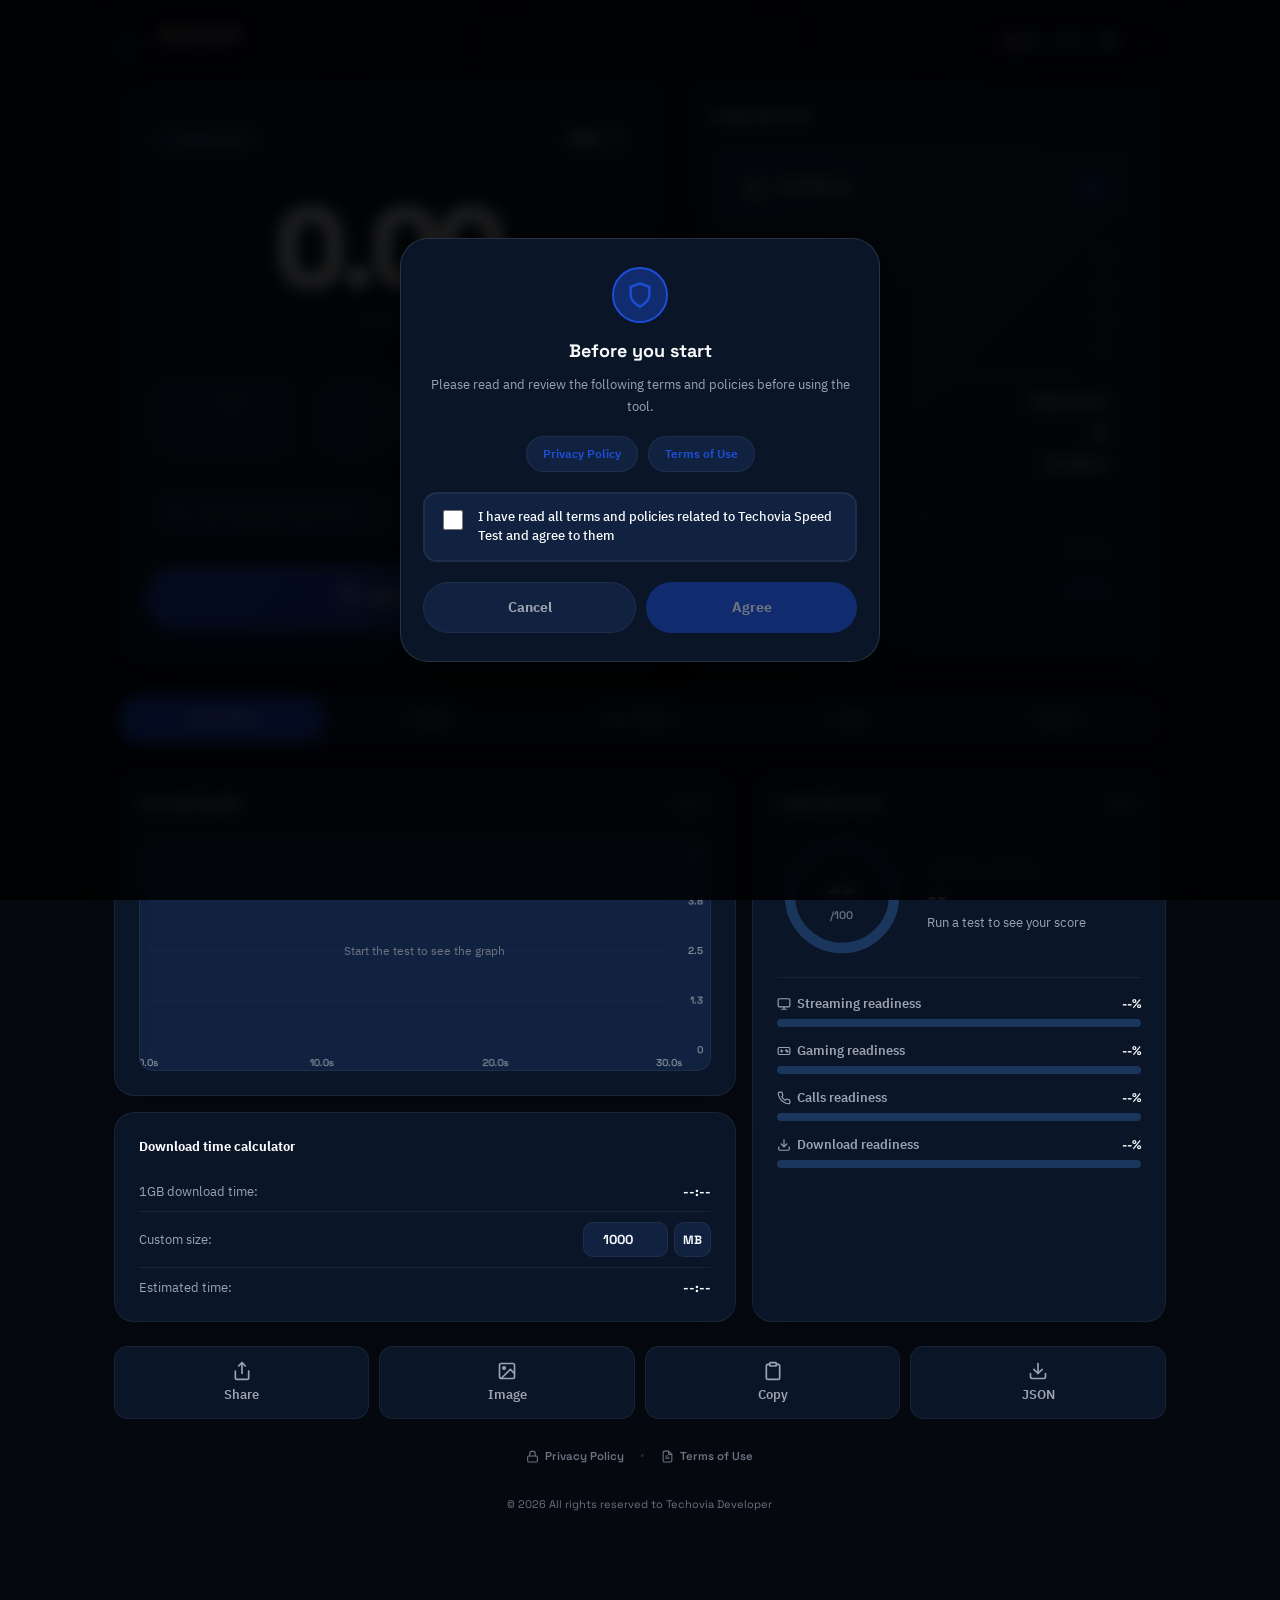
==== commit c89ea9da: "Create index.html" ====
--- a/index.html
+++ b/index.html
@@ -16,140 +16,65 @@
 <link href="https://fonts.googleapis.com/css2?family=Space+Grotesk:wght@500;600;700&family=IBM+Plex+Sans+Arabic:wght@400;500;600;700&display=swap" rel="stylesheet">
 <title>Techovia Speed Test</title>
 
-<!-- ================= الثيمات المدمجة ================= -->
-
-<!-- 1. Neon Dark (الافتراضي - لم يمس) -->
+<!-- 1. Neon Dark (الافتراضي) -->
 <style id="theme-neon-dark">
 :root, [data-theme="neon-dark"] {
-    --bg: #05080f;
-    --surface-1: #0A1628;
-    --surface-2: #112240;
-    --surface-3: #1A365D;
-    --border: rgba(255,255,255,0.06);
-    --border-strong: rgba(255,255,255,0.12);
-    --text-1: #F9FAFB;
-    --text-2: #9CA3AF;
-    --text-3: #6B7280;
-    --primary: #1D4ED8;
-    --primary-glow: rgba(29, 78, 216, 0.4);
-    --cyan: #3B82F6; 
-    --success: #10B981;
-    --warning: #F59E0B;
-    --danger: #1D4ED8;
-    --radius-sm: 10px;
-    --radius-md: 14px;
-    --radius-lg: 20px;
-    --radius-xl: 28px;
-    --radius-full: 999px;
+    --bg: #05080f; --surface-1: #0A1628; --surface-2: #112240; --surface-3: #1A365D;
+    --border: rgba(255,255,255,0.06); --border-strong: rgba(255,255,255,0.12);
+    --text-1: #F9FAFB; --text-2: #9CA3AF; --text-3: #6B7280;
+    --primary: #1D4ED8; --primary-glow: rgba(29, 78, 216, 0.4); --cyan: #3B82F6;
+    --success: #10B981; --warning: #F59E0B; --danger: #1D4ED8;
+    --radius-sm: 10px; --radius-md: 14px; --radius-lg: 20px; --radius-xl: 28px; --radius-full: 999px;
     --font-body: 'IBM Plex Sans Arabic', system-ui, sans-serif;
     --font-display: 'Space Grotesk', 'IBM Plex Sans Arabic', system-ui, sans-serif;
-    --t-fast: 0.15s ease;
-    --t-base: 0.3s ease;
+    --t-fast: 0.15s ease; --t-base: 0.3s ease;
 }
 </style>
 
 <!-- 2. Light -->
 <style id="theme-light">
 [data-theme="light"] {
-    --bg: #F3F4F6;
-    --surface-1: #FFFFFF;
-    --surface-2: #F9FAFB;
-    --surface-3: #E5E7EB;
-    --border: rgba(0, 0, 0, 0.05);
-    --border-strong: rgba(0, 0, 0, 0.12);
-    --text-1: #111827;
-    --text-2: #4B5563;
-    --text-3: #9CA3AF;
-    --primary: #1D4ED8;
-    --primary-glow: rgba(29, 78, 216, 0.15);
-    --cyan: #2563EB;
-    --success: #10B981;
-    --warning: #F59E0B;
-    --danger: #1D4ED8;
-    /* متغيرات خاصة بالثيم الفاتح */
-    --speed-color: #111827;
-    --speed-glow: none;
-    --score-color: #111827;
-    --score-glow: none;
+    --bg: #F3F4F6; --surface-1: #FFFFFF; --surface-2: #F9FAFB; --surface-3: #E5E7EB;
+    --border: rgba(0,0,0,0.05); --border-strong: rgba(0,0,0,0.12);
+    --text-1: #111827; --text-2: #4B5563; --text-3: #9CA3AF;
+    --primary: #1D4ED8; --primary-glow: rgba(29, 78, 216, 0.15); --cyan: #2563EB;
+    --success: #10B981; --warning: #F59E0B; --danger: #1D4ED8;
 }
 </style>
 
-<!-- 3. Emerald (تم تعديل العمق والتباين) -->
+<!-- 3. Emerald -->
 <style id="theme-emerald">
 [data-theme="emerald"] {
-    --bg: #02140E;
-    --surface-1: #062B20;
-    --surface-2: #0A3D2D;
-    --surface-3: #0F523D;
-    --border: rgba(16, 185, 129, 0.15);
-    --border-strong: rgba(16, 185, 129, 0.3);
-    --text-1: #ECFDF5;
-    --text-2: #A7F3D0;
-    --text-3: #6EE7B7;
-    --primary: #10B981;
-    --primary-glow: rgba(16, 185, 129, 0.4);
-    --cyan: #34D399;
-    --success: #10B981;
-    --warning: #F59E0B;
-    --danger: #10B981;
-    --speed-color: #ECFDF5;
-    --speed-glow: 0 0 20px rgba(236,253,245,0.4), 0 0 40px rgba(16,185,129,0.6);
-    --score-color: #ECFDF5;
-    --score-glow: 0 0 15px rgba(236,253,245,0.5);
+    --bg: #02140E; --surface-1: #062B20; --surface-2: #0A3D2D; --surface-3: #0F523D;
+    --border: rgba(16,185,129,0.15); --border-strong: rgba(16,185,129,0.3);
+    --text-1: #ECFDF5; --text-2: #A7F3D0; --text-3: #6EE7B7;
+    --primary: #10B981; --primary-glow: rgba(16,185,129,0.4); --cyan: #34D399;
+    --success: #10B981; --warning: #F59E0B; --danger: #10B981;
 }
 </style>
 
-<!-- 4. Charcoal (من الصورة الرمادية) -->
+<!-- 4. Charcoal -->
 <style id="theme-charcoal">
 [data-theme="charcoal"] {
-    --bg: #0F1115;
-    --surface-1: #1F232B;
-    --surface-2: #2D333D;
-    --surface-3: #3F4652;
-    --border: rgba(255,255,255,0.05);
-    --border-strong: rgba(255,255,255,0.1);
-    --text-1: #F9FAFB;
-    --text-2: #D1D5DB;
-    --text-3: #9CA3AF;
-    --primary: #3B82F6;
-    --primary-glow: rgba(59, 130, 246, 0.4);
-    --cyan: #60A5FA;
-    --success: #10B981;
-    --warning: #F59E0B;
-    --danger: #3B82F6;
-    --speed-color: #FFFFFF;
-    --speed-glow: 0 0 20px rgba(255,255,255,0.4), 0 0 40px rgba(59,130,246,0.6);
-    --score-color: #FFFFFF;
-    --score-glow: 0 0 15px rgba(255,255,255,0.5);
+    --bg: #0F1115; --surface-1: #1F232B; --surface-2: #2D333D; --surface-3: #3F4652;
+    --border: rgba(255,255,255,0.05); --border-strong: rgba(255,255,255,0.1);
+    --text-1: #F9FAFB; --text-2: #D1D5DB; --text-3: #9CA3AF;
+    --primary: #3B82F6; --primary-glow: rgba(59,130,246,0.4); --cyan: #60A5FA;
+    --success: #10B981; --warning: #F59E0B; --danger: #3B82F6;
 }
 </style>
 
-<!-- 5. Pastel (من الصورة البنفسجية) -->
+<!-- 5. Pastel -->
 <style id="theme-pastel">
 [data-theme="pastel"] {
-    --bg: #FAFAFA;
-    --surface-1: #FFFFFF;
-    --surface-2: #F3F4F6;
-    --surface-3: #E5E7EB;
-    --border: rgba(139, 92, 246, 0.1);
-    --border-strong: rgba(139, 92, 246, 0.2);
-    --text-1: #1F2937;
-    --text-2: #6B7280;
-    --text-3: #9CA3AF;
-    --primary: #8B5CF6;
-    --primary-glow: rgba(139, 92, 246, 0.15);
-    --cyan: #A78BFA;
-    --success: #10B981;
-    --warning: #F59E0B;
-    --danger: #8B5CF6;
-    --speed-color: #1F2937;
-    --speed-glow: none;
-    --score-color: #1F2937;
-    --score-glow: none;
+    --bg: #FAFAFA; --surface-1: #FFFFFF; --surface-2: #F3F4F6; --surface-3: #E5E7EB;
+    --border: rgba(139,92,246,0.1); --border-strong: rgba(139,92,246,0.2);
+    --text-1: #1F2937; --text-2: #6B7280; --text-3: #9CA3AF;
+    --primary: #8B5CF6; --primary-glow: rgba(139,92,246,0.15); --cyan: #A78BFA;
+    --success: #10B981; --warning: #F59E0B; --danger: #8B5CF6;
 }
 </style>
 
-<!-- ================= الهيكل الأساسي ================= -->
 <style>
 *{box-sizing:border-box;-webkit-tap-highlight-color:transparent}
 html{scroll-behavior:smooth}
@@ -161,10 +86,42 @@
 img{display:block}
 .app{margin:0 auto;padding:14px 12px 100px;display:flex;flex-direction:column;gap:16px;max-width:520px;position:relative;z-index:1}
 
+/* Consent Modal */
+.consent-overlay{position:fixed;inset:0;background:rgba(0,0,0,0.85);backdrop-filter:blur(8px);-webkit-backdrop-filter:blur(8px);z-index:9999;display:none;justify-content:center;align-items:center;padding:16px;animation:fadeIn 0.3s ease}
+.consent-overlay.active{display:flex}
+.consent-card{background:var(--surface-1);border:1px solid var(--border-strong);border-radius:var(--radius-xl);padding:28px 22px;max-width:480px;width:100%;box-shadow:0 20px 60px rgba(0,0,0,0.6);max-height:90vh;overflow-y:auto;text-align:center}
+.consent-icon{width:56px;height:56px;margin:0 auto 16px;display:grid;place-items:center;border-radius:50%;background:var(--primary-glow);border:2px solid var(--primary);color:var(--primary)}
+.consent-icon svg{width:28px;height:28px;stroke:currentColor;fill:none;stroke-width:2;stroke-linecap:round;stroke-linejoin:round}
+.consent-card h2{margin:0 0 12px;font-family:var(--font-display);font-size:18px;font-weight:700;color:var(--text-1)}
+.consent-card > p{margin:0 0 18px;font-size:13px;color:var(--text-2);line-height:1.7}
+.consent-links{display:flex;gap:10px;justify-content:center;margin-bottom:20px;flex-wrap:wrap}
+.consent-links a{padding:8px 16px;background:var(--surface-2);border:1px solid var(--border);border-radius:var(--radius-full);font-size:12px;font-weight:600;color:var(--primary);text-decoration:none;transition:all 0.2s}
+.consent-links a:hover{background:var(--primary-glow);border-color:var(--primary);color:var(--text-1)}
+.consent-checkbox{display:flex;gap:12px;align-items:flex-start;margin:20px 0;padding:14px;background:var(--surface-2);border:2px solid var(--border);border-radius:var(--radius-md);cursor:pointer;transition:all 0.2s;text-align:start}
+.consent-checkbox:has(input:checked){border-color:var(--primary);background:var(--primary-glow)}
+.consent-checkbox input{flex-shrink:0;width:20px;height:20px;margin-top:2px;accent-color:var(--primary);cursor:pointer}
+.consent-checkbox span{font-size:12.5px;color:var(--text-1);line-height:1.5;font-weight:500}
+.consent-actions{display:flex;gap:10px;margin-top:20px}
+.consent-btn{flex:1;padding:14px;border-radius:var(--radius-full);font-weight:700;font-size:14px;border:0;cursor:pointer;transition:all 0.2s;font-family:inherit}
+.consent-btn.agree{background:var(--primary);color:#fff;box-shadow:0 4px 16px var(--primary-glow)}
+.consent-btn.agree:disabled{opacity:0.4;cursor:not-allowed;box-shadow:none}
+.consent-btn.agree:not(:disabled):hover{transform:translateY(-1px)}
+.consent-btn.cancel{background:var(--surface-2);color:var(--text-2);border:1px solid var(--border)}
+.consent-btn.cancel:hover{color:var(--danger);border-color:var(--danger);background:rgba(239,68,68,0.1)}
+
+/* Closed Message */
+.closed-message{position:fixed;inset:0;background:var(--bg);display:none;justify-content:center;align-items:center;flex-direction:column;gap:20px;padding:24px;z-index:9999;text-align:center}
+.closed-message.active{display:flex}
+.closed-icon{width:80px;height:80px;border-radius:50%;background:rgba(239,68,68,0.1);border:2px solid var(--danger);display:grid;place-items:center;color:var(--danger)}
+.closed-icon svg{width:40px;height:40px;stroke:currentColor;fill:none;stroke-width:2}
+.closed-message p{font-size:15px;color:var(--text-1);font-weight:600;max-width:400px;line-height:1.6}
+.closed-message button{padding:14px 32px;background:var(--primary);color:#fff;border:0;border-radius:var(--radius-full);font-weight:700;font-size:14px;cursor:pointer;font-family:inherit}
+.closed-message button:hover{filter:brightness(1.1)}
+
 /* Topbar */
 .topbar{display:flex;justify-content:space-between;align-items:center;gap:8px;padding-bottom:4px}
 .brand{display:flex;align-items:center;gap:10px;text-decoration:none;color:inherit}
-.brand-logo{width:32px;height:32px;object-fit:contain;filter:drop-shadow(0 0 8px var(--primary-glow))}
+.brand-logo{width:32px;height:32px;object-fit:contain}
 .brand-text{display:flex;flex-direction:column;line-height:1}
 .brand-name{font-family:var(--font-display);font-weight:700;font-size:16px;letter-spacing:1.5px;color:var(--text-1)}
 .brand-tag{font-family:var(--font-display);font-weight:500;font-size:9px;letter-spacing:3px;color:var(--text-3);text-transform:uppercase;margin-top:3px}
@@ -178,7 +135,6 @@
 select.chip{-webkit-appearance:none;appearance:none;padding-inline-end:8px;height:34px}
 select.chip option{background:var(--bg);color:var(--text-1)}
 
-/* Hero Card */
 .hero{background:var(--surface-1);border:1px solid var(--border);border-radius:var(--radius-xl);padding:24px 20px;display:flex;flex-direction:column;align-items:center;gap:20px;position:relative;box-shadow:0 20px 40px -20px rgba(0,0,0,0.5),inset 0 1px 0 rgba(255,255,255,0.05)}
 .hero-top-bar{width:100%;display:flex;justify-content:space-between;align-items:center;gap:10px;}
 .status-line{display:inline-flex;align-items:center;gap:8px;font-size:12px;font-weight:600;color:var(--text-2);padding:6px 14px;background:var(--surface-2);border-radius:var(--radius-full);border:1px solid var(--border)}
@@ -189,34 +145,28 @@
 .unit-select-wrap{display:flex;align-items:center;gap:4px;background:var(--surface-2);border:1px solid var(--border);border-radius:var(--radius-full);padding:4px;}
 .unit-select-wrap select{background:transparent;border:0;color:var(--text-1);font-family:var(--font-display);font-size:12px;font-weight:700;outline:none;cursor:pointer;padding:2px 8px;}
 .unit-select-wrap select option{background:var(--surface-1);color:var(--text-1);}
-
 .speed-display{display:flex;flex-direction:column;align-items:center;justify-content:center;margin:10px 0 4px;width:100%}
-.speed-value{font-family:var(--font-display);font-weight:700;font-size:clamp(64px,20vw,96px);line-height:1;letter-spacing:-3px;color:var(--speed-color, #FFFFFF);text-shadow:var(--speed-glow, 0 0 20px rgba(255,255,255,0.4), 0 0 40px var(--primary-glow));transition:color var(--t-base),text-shadow var(--t-base);font-variant-numeric:tabular-nums}
+.speed-value{font-family:var(--font-display);font-weight:700;font-size:clamp(64px,20vw,96px);line-height:1;letter-spacing:-3px;color:var(--text-1);transition:color var(--t-base);font-variant-numeric:tabular-nums}
 .speed-unit{font-family:var(--font-display);font-weight:600;font-size:14px;letter-spacing:4px;color:var(--text-3);text-transform:uppercase;margin-top:8px}
-
 .hero-stats-grid{display:grid;grid-template-columns:repeat(3,1fr);gap:12px;width:100%;margin-top:8px}
 .h-stat{background:var(--surface-2);border:1px solid var(--border);border-radius:var(--radius-md);padding:14px 10px;display:flex;flex-direction:column;align-items:center;gap:8px;box-shadow:inset 0 1px 0 rgba(255,255,255,0.02);transition:border-color var(--t-base),transform var(--t-fast)}
 .h-stat:hover{border-color:var(--border-strong);transform:translateY(-2px)}
 .h-stat-label{font-size:10.5px;color:var(--text-3);text-transform:uppercase;font-weight:600;letter-spacing:0.5px;display:flex;align-items:center;gap:6px}
-.h-stat-label svg{width:14px;height:14px;stroke:var(--primary);fill:none;stroke-width:2;stroke-linecap:round;stroke-linejoin:round;filter:drop-shadow(0 0 4px var(--primary-glow))}
+.h-stat-label svg{width:14px;height:14px;stroke:var(--primary);fill:none;stroke-width:2;stroke-linecap:round;stroke-linejoin:round}
 .h-stat-value{font-family:var(--font-display);font-size:15px;font-weight:700;color:var(--text-1);font-variant-numeric:tabular-nums;white-space:nowrap;overflow:hidden;text-overflow:ellipsis}
 .h-stat-value.flash{animation:flash 0.8s ease}
 @keyframes flash{0%{transform:scale(1)}35%{transform:scale(1.15);color:var(--primary)}100%{transform:scale(1)}}
-
 .tag-field{width:100%;display:flex;align-items:center;gap:10px;background:var(--surface-2);border:1px solid var(--border);border-radius:var(--radius-full);padding:14px 20px;transition:all var(--t-fast);box-shadow:inset 0 2px 4px rgba(0,0,0,0.1)}
 .tag-field:focus-within{border-color:var(--primary);box-shadow:0 0 0 3px var(--primary-glow),inset 0 2px 4px rgba(0,0,0,0.1)}
 .tag-field svg{width:18px;height:18px;color:var(--text-3);flex-shrink:0}
 .tag-field input{border:0;background:transparent;color:var(--text-1);font-size:13px;width:100%;outline:none;font-family:inherit}
 .tag-field input::placeholder{color:var(--text-3)}
-
 .cta{width:100%;padding:18px;border:1px solid rgba(255,255,255,0.1);border-radius:var(--radius-full);background:linear-gradient(135deg, var(--primary) 0%, #1E3A8A 100%);color:#fff;font-size:15px;font-weight:700;font-family:var(--font-body);display:inline-flex;align-items:center;justify-content:center;gap:10px;box-shadow:0 8px 24px -6px var(--primary-glow),inset 0 1px 0 rgba(255,255,255,0.2);transition:transform var(--t-fast),background var(--t-base),box-shadow var(--t-base)}
 .cta:active:not(:disabled){transform:scale(0.98)}
 .cta:disabled{opacity:0.7;cursor:not-allowed}
 .cta.running{background:linear-gradient(135deg,#F59E0B,#D97706);box-shadow:0 8px 24px -6px rgba(245,158,11,0.4)}
 .cta.done{background:linear-gradient(135deg,#10B981,#059669);box-shadow:0 8px 24px -6px rgba(16,185,129,0.4)}
 .cta-icon svg{width:18px;height:18px;fill:none;stroke:currentColor;stroke-width:2.5;stroke-linecap:round;stroke-linejoin:round}
-
-/* Panels & Identity Card */
 .stats-column{display:contents}
 .identity-panel{margin-top:0}
 .panel{background:var(--surface-1);border:1px solid var(--border);border-radius:var(--radius-lg);padding:20px;box-shadow:0 10px 30px -10px rgba(0,0,0,0.3)}
@@ -224,7 +174,6 @@
 .panel-title{font-size:13px;font-weight:700;color:var(--text-1);display:inline-flex;align-items:center;gap:8px}
 .panel-title svg{width:16px;height:16px;color:var(--primary);fill:none;stroke:currentColor;stroke-width:2}
 .panel-badge{font-family:var(--font-display);font-size:10px;font-weight:600;color:var(--text-3);padding:4px 8px;background:var(--surface-2);border-radius:var(--radius-full);border:1px solid var(--border)}
-
 .id-card{position:relative;border-radius:var(--radius-lg);padding:22px;overflow:hidden;background:linear-gradient(135deg,var(--surface-2) 0%,var(--surface-1) 100%);border:1px solid var(--border);color:var(--text-1);box-shadow:0 12px 28px rgba(0,0,0,0.3)}
 .id-card::before{content:'';position:absolute;top:-40%;right:-30%;width:220px;height:220px;border-radius:50%;background:radial-gradient(circle,var(--primary-glow),transparent 70%);pointer-events:none}
 .id-card-head{display:flex;justify-content:space-between;align-items:center;margin-bottom:20px;position:relative;z-index:1}
@@ -240,19 +189,14 @@
 .id-card-footer-left{display:flex;flex-direction:column;gap:4px}
 .id-card-footer-label{font-size:10.5px;color:var(--text-3);letter-spacing:1px;text-transform:uppercase;font-weight:600}
 .id-card-speed{font-family:var(--font-display);font-weight:700;font-size:24px;line-height:1;color:var(--text-1)}
-.id-card-grade{font-family:var(--font-display);font-weight:700;font-size:38px;line-height:1;letter-spacing:-1px;color:var(--primary);text-shadow:0 0 20px var(--primary-glow)}
-
-/* Tabs */
+.id-card-grade{font-family:var(--font-display);font-weight:700;font-size:38px;line-height:1;letter-spacing:-1px;color:var(--primary)}
 .segmented{display:flex;background:var(--surface-1);border:1px solid var(--border);border-radius:var(--radius-full);padding:5px;gap:4px;box-shadow:0 4px 10px rgba(0,0,0,0.2)}
 .segmented button{flex:1;padding:10px 2px;border:0;background:transparent;color:var(--text-2);font-size:11px;font-weight:600;font-family:inherit;border-radius:var(--radius-full);transition:all var(--t-base);white-space:nowrap}
 .segmented button.active{background:var(--surface-2);color:var(--text-1);box-shadow:0 2px 6px rgba(0,0,0,0.1)}
 [data-theme="neon-dark"] .segmented button.active{background:var(--primary);color:#fff;box-shadow:0 4px 12px var(--primary-glow)}
-
 .tab-content{display:none;flex-direction:column;gap:16px}
 .tab-content.active{display:flex;animation:tabIn 0.3s ease}
 @keyframes tabIn{from{opacity:0;transform:translateY(8px)}to{opacity:1;transform:translateY(0)}}
-
-/* Graph */
 .graph-wrap{position:relative;width:100%;height:180px;border-radius:var(--radius-md);background:var(--surface-2);border:1px solid var(--border);overflow:hidden;box-shadow:inset 0 4px 12px rgba(0,0,0,0.1)}
 #graph{width:100%;height:100%;display:block;cursor:crosshair}
 .graph-empty{position:absolute;inset:0;display:grid;place-items:center;font-size:12px;color:var(--text-3);pointer-events:none;transition:opacity var(--t-base);text-align:center;padding:0 20px}
@@ -265,15 +209,13 @@
 .graph-tip.show{opacity:1}
 .graph-tip .tt-speed{font-family:var(--font-display);font-weight:700;color:var(--primary);font-size:13px}
 .graph-tip .tt-time{color:var(--text-3);font-size:10px}
-
-/* Score & Readiness */
 .score-block{display:flex;align-items:center;gap:20px;padding-bottom:16px;border-bottom:1px solid var(--border);margin-bottom:16px}
 .score-gauge-wrap{position:relative;width:130px;height:130px;flex-shrink:0}
 .score-gauge{width:100%;height:100%;transform:rotate(-90deg)}
 .sg-track{fill:none;stroke:var(--surface-3);stroke-width:8}
 .sg-progress{fill:none;stroke:url(#scoreGrad);stroke-width:8;stroke-linecap:round;stroke-dasharray:251.3;stroke-dashoffset:251.3;transition:stroke-dashoffset 0.6s ease}
 .score-value-wrap{position:absolute;inset:0;display:flex;flex-direction:column;align-items:center;justify-content:center;pointer-events:none}
-.score-number{font-family:var(--font-display);font-weight:700;font-size:36px;line-height:1;color:var(--score-color, #FFFFFF);text-shadow:var(--score-glow, 0 0 15px rgba(255,255,255,0.5));font-variant-numeric:tabular-nums}
+.score-number{font-family:var(--font-display);font-weight:700;font-size:36px;line-height:1;color:var(--text-1);font-variant-numeric:tabular-nums}
 .score-out-of{font-size:11px;color:var(--text-3);font-family:var(--font-display);font-weight:600;margin-top:2px}
 .score-info{flex:1;display:flex;flex-direction:column;gap:6px;min-width:0}
 .score-info-label{font-size:11.5px;color:var(--text-3);text-transform:uppercase;letter-spacing:1px;font-weight:600}
@@ -290,8 +232,6 @@
 .readiness-fill[data-level="good"]{background:var(--primary)}
 .readiness-fill[data-level="avg"]{background:var(--primary-glow)}
 .readiness-fill[data-level="bad"]{background:var(--primary)}
-
-/* Calc & Metrics */
 .calc-row{display:flex;justify-content:space-between;align-items:center;padding:10px 0;border-bottom:1px solid var(--border);font-size:12.5px;color:var(--text-2);gap:8px}
 .calc-row:last-child{border-bottom:0;padding-bottom:0}
 .calc-row:first-of-type{padding-top:0}
@@ -302,7 +242,6 @@
 .size-input input:focus{border-color:var(--primary);box-shadow:0 0 0 2px var(--primary-glow)}
 .size-input select{padding:8px;border-radius:var(--radius-sm);border:1px solid var(--border);background:var(--surface-2);color:var(--text-1);font-family:var(--font-display);font-size:12px;font-weight:700;outline:none;cursor:pointer;-webkit-appearance:none}
 .size-input select option{background:var(--bg);color:var(--text-1)}
-
 .metrics-list,.score-list{display:flex;flex-direction:column}
 .metric-row{display:flex;justify-content:space-between;align-items:center;padding:12px 0;border-bottom:1px solid var(--border);font-size:13px;color:var(--text-2)}
 .metric-row:last-child{border-bottom:0;padding-bottom:0}
@@ -316,8 +255,6 @@
 .score-body{display:flex;flex-direction:column;gap:2px;min-width:0;flex:1}
 .score-label{font-size:11.5px;color:var(--text-3);font-weight:500}
 .score-value{font-size:13px;font-weight:700;color:var(--text-1)}
-
-/* Device Tab */
 .device-note{display:flex;gap:12px;background:var(--surface-2);border:1px solid var(--border);border-radius:var(--radius-md);padding:16px}
 .device-note>svg{width:20px;height:20px;flex-shrink:0;color:var(--primary);margin-top:2px;fill:none;stroke:currentColor;stroke-width:2}
 .device-note-content{font-size:12px;color:var(--text-2);line-height:1.65}
@@ -350,8 +287,6 @@
 .fp-info-desc{font-size:11px;color:var(--text-2);line-height:1.4}
 .fp-signals{display:flex;flex-wrap:wrap;gap:6px;margin-top:8px}
 .fp-signal{font-size:10px;padding:4px 8px;background:var(--primary-glow);color:var(--text-1);border-radius:var(--radius-full);border:1px solid var(--primary);font-weight:600}
-
-/* History & Trends */
 .history-list{display:flex;flex-direction:column;gap:10px}
 .history-empty{text-align:center;padding:30px 10px;color:var(--text-3);font-size:13px}
 .history-item{background:var(--surface-2);border:1px solid var(--border);border-radius:var(--radius-md);padding:12px 14px;display:grid;grid-template-columns:42px 1fr auto;gap:12px;align-items:center;position:relative;animation:tabIn 0.3s ease}
@@ -367,16 +302,12 @@
 .history-right{display:flex;flex-direction:column;align-items:flex-end;gap:3px}
 .history-speed{font-family:var(--font-display);font-weight:700;font-size:15px;color:var(--primary);font-variant-numeric:tabular-nums}
 .history-time{font-size:10px;color:var(--text-3);font-family:var(--font-display)}
-
-/* إصلاح زر الحذف (السلة) */
 .history-item-del{position:absolute;top:10px;left:10px;width:28px;height:28px;border-radius:50%;background:transparent;border:0;color:var(--text-3);display:grid;place-items:center;transition:all var(--t-fast);opacity:0.3;cursor:pointer}
 .history-item-del svg{width:14px;height:14px;fill:none;stroke:currentColor;stroke-width:2;stroke-linecap:round;stroke-linejoin:round}
 .history-item:hover .history-item-del,.history-item:focus-within .history-item-del{opacity:1}
 .history-item-del:hover{background:rgba(239,68,68,0.15);color:var(--danger)}
-
 .text-btn{background:var(--surface-2);border:1px solid var(--border);color:var(--text-2);font-size:11px;font-weight:600;padding:6px 12px;border-radius:var(--radius-sm);transition:all var(--t-fast);font-family:inherit}
 .text-btn:hover{color:var(--danger);border-color:var(--danger);background:rgba(239,68,68,0.1)}
-
 .trend-filter{display:flex;background:var(--surface-2);border-radius:var(--radius-full);padding:4px;gap:4px;margin-bottom:14px}
 .trend-filter button{flex:1;padding:8px 4px;border:0;background:transparent;color:var(--text-2);font-size:11px;font-weight:600;font-family:inherit;border-radius:var(--radius-full);transition:all var(--t-base)}
 .trend-filter button.active{background:var(--surface-1);color:var(--text-1);box-shadow:0 2px 5px rgba(0,0,0,0.1)}
@@ -388,7 +319,6 @@
 .trend-stat{background:var(--surface-2);border:1px solid var(--border);border-radius:var(--radius-sm);padding:10px 8px;text-align:center}
 .trend-stat-label{font-size:10px;color:var(--text-3);text-transform:uppercase;letter-spacing:0.6px;font-weight:600}
 .trend-stat-value{font-family:var(--font-display);font-weight:700;font-size:15px;color:var(--text-1);margin-top:4px;font-variant-numeric:tabular-nums}
-
 .app-footer{display:grid;grid-template-columns:repeat(4,1fr);gap:8px;margin-top:4px}
 .ghost-btn{background:var(--surface-1);border:1px solid var(--border);color:var(--text-2);padding:10px 6px;border-radius:var(--radius-md);font-size:10.5px;font-weight:600;font-family:inherit;display:inline-flex;flex-direction:column;align-items:center;gap:4px;transition:all var(--t-fast)}
 .ghost-btn svg{width:18px;height:18px;fill:none;stroke:currentColor;stroke-width:2}
@@ -399,7 +329,6 @@
 .legal-links a svg{width:13px;height:13px;fill:none;stroke:currentColor;stroke-width:2}
 .legal-links .sep{color:var(--border-strong);font-size:12px;line-height:1}
 .copyright{text-align:center;font-size:11px;color:var(--text-3);padding:10px 0 6px;font-family:var(--font-display)}
-
 .fab{position:fixed;bottom:20px;left:50%;transform:translateX(-50%) translateY(80px);width:60px;height:60px;border-radius:50%;border:0;background:linear-gradient(135deg,var(--primary),#1E3A8A);color:#fff;display:grid;place-items:center;box-shadow:0 8px 24px var(--primary-glow);z-index:50;opacity:0;pointer-events:none;transition:all 0.3s cubic-bezier(0.34,1.4,0.64,1)}
 .fab svg{width:24px;height:24px;fill:none;stroke:currentColor;stroke-width:2}
 .fab.visible{opacity:1;transform:translateX(-50%) translateY(0);pointer-events:auto}
@@ -407,13 +336,10 @@
 .fab.running{background:linear-gradient(135deg,#F59E0B,#D97706);box-shadow:0 8px 24px rgba(245,158,11,0.4)}
 .fab.running .fab-icon{animation:fabSpin 1.6s linear infinite}
 @keyframes fabSpin{from{transform:rotate(0)}to{transform:rotate(360deg)}}
-
 .toast{position:fixed;bottom:90px;left:50%;transform:translate(-50%,20px);background:var(--surface-1);color:var(--text-1);border:1px solid var(--border-strong);padding:12px 18px;border-radius:var(--radius-full);font-size:13px;font-weight:600;box-shadow:0 8px 24px rgba(0,0,0,0.3);z-index:200;opacity:0;pointer-events:none;transition:all 0.3s;max-width:90vw}
 .toast.show{opacity:1;transform:translate(-50%,0)}
 .toast.success{border-color:var(--success);color:var(--success)}
 .toast.error{border-color:var(--warning);color:var(--warning)}
-
-/* Sheets */
 .sheet{position:fixed;inset:0;background:rgba(0,0,0,0.7);backdrop-filter:blur(4px);z-index:100;display:none;justify-content:center;align-items:flex-end;padding:10px}
 .sheet.active{display:flex;animation:fadeIn 0.2s ease}
 @keyframes fadeIn{from{opacity:0}to{opacity:1}}
@@ -454,7 +380,6 @@
 .theme-swatch{display:flex;gap:4px;justify-content:center;margin-bottom:8px}
 .theme-swatch span{width:20px;height:20px;border-radius:50%;display:block}
 .theme-name{font-size:12px;font-weight:700;color:var(--text-1)}
-
 @media (max-width:400px){
     .history-item{grid-template-columns:38px 1fr auto;padding:10px}
     .history-avatar{width:38px;height:38px;font-size:16px}
@@ -468,50 +393,23 @@
     .h-stat-value{font-size:13px}
     .hero-top-bar{flex-direction:column-reverse;align-items:stretch;gap:8px}
     .unit-select-wrap{justify-content:center;}
+    .consent-card{padding:22px 18px}
+    .consent-card h2{font-size:16px}
+    .consent-actions{flex-direction:column-reverse}
 }
-
-/* إصلاح نافذة الإعدادات في الديسكتوب */
 @media (min-width:900px){
     .sheet { align-items: center; }
     .sheet-content { border-radius: var(--radius-xl); max-width: 600px; max-height: 85vh; }
-    
     .app{max-width:1100px;padding:24px 24px 100px;display:grid;grid-template-columns:1.15fr 1fr;grid-template-areas:"topbar topbar" "hero stats" "tabs tabs" "content content" "footer footer";gap:20px;align-items:stretch}
-    .topbar{grid-area:topbar}
-    .hero{grid-area:hero;padding:40px 32px;gap:28px;min-height:100%;justify-content:center}
-    .speed-value{font-size:110px}
-    .hero-stats-grid{margin-top:16px;gap:16px}
-    .h-stat{padding:18px 14px;border-radius:var(--radius-lg)}
-    .h-stat-value{font-size:17px}
-    .stats-column{grid-area:stats;display:flex;flex-direction:column;gap:16px;align-self:stretch;min-height:100%}
-    .stats-column .identity-panel{flex:1;display:flex;flex-direction:column;margin:0}
-    .stats-column .identity-panel .id-card{flex:1;display:flex;flex-direction:column;justify-content:space-between;padding:32px}
-    .id-card-speed{font-size:30px}
-    .id-card-grade{font-size:52px}
-    .segmented{grid-area:tabs}
-    .segmented button{padding:12px 10px;font-size:13.5px}
-    .tab-content{grid-area:content}
-    .app-footer{grid-area:footer;gap:10px}
-    .ghost-btn{padding:14px 10px;font-size:12.5px}
-    .ghost-btn svg{width:20px;height:20px}
-    .tab-content[data-tab="overview"].active{display:grid;grid-template-columns:1.5fr 1fr;grid-template-areas:"graph score" "calc score";gap:16px;align-items:stretch}
-    .tab-content[data-tab="overview"]>.panel:nth-child(1){grid-area:graph}
-    .tab-content[data-tab="overview"]>.panel:nth-child(2){grid-area:score}
-    .tab-content[data-tab="overview"]>.panel:nth-child(3){grid-area:calc}
-    .graph-wrap{height:240px}
-    .tab-content[data-tab="details"].active{display:grid;grid-template-columns:1fr 1fr;gap:16px;align-items:stretch}
-    .tab-content[data-tab="details"]>.panel:nth-child(1){grid-column:1;grid-row:1}
-    .tab-content[data-tab="details"]>.panel:nth-child(2){grid-column:2;grid-row:1/span 2}
-    .tab-content[data-tab="device"].active{display:grid;grid-template-columns:1fr 1fr;gap:16px;align-items:stretch;grid-auto-flow:row dense}
-    .device-note{grid-column:1/-1;margin-bottom:0;padding:20px}
-    .trend-chart-wrap{height:280px}
-    .history-item{grid-template-columns:52px 1fr auto;padding:16px}
-    .history-avatar{width:52px;height:52px;font-size:22px}
-    .history-tag{font-size:14.5px}
-    .history-speed{font-size:17px}
-    .panel{padding:24px}
-    .fab{bottom:30px;left:auto;right:30px;transform:translateX(0) translateY(80px);width:64px;height:64px}
-    .fab.visible{transform:translateX(0) translateY(0)}
-    .fab:active{transform:translateX(0) scale(0.94)}
+    .topbar{grid-area:topbar}.hero{grid-area:hero;padding:40px 32px;gap:28px;min-height:100%;justify-content:center}
+    .speed-value{font-size:110px}.hero-stats-grid{margin-top:16px;gap:16px}.h-stat{padding:18px 14px;border-radius:var(--radius-lg)}.h-stat-value{font-size:17px}
+    .stats-column{grid-area:stats;display:flex;flex-direction:column;gap:16px;align-self:stretch;min-height:100%}.stats-column .identity-panel{flex:1;display:flex;flex-direction:column;margin:0}.stats-column .identity-panel .id-card{flex:1;display:flex;flex-direction:column;justify-content:space-between;padding:32px}
+    .id-card-speed{font-size:30px}.id-card-grade{font-size:52px}.segmented{grid-area:tabs}.segmented button{padding:12px 10px;font-size:13.5px}.tab-content{grid-area:content}.app-footer{grid-area:footer;gap:10px}.ghost-btn{padding:14px 10px;font-size:12.5px}.ghost-btn svg{width:20px;height:20px}
+    .tab-content[data-tab="overview"].active{display:grid;grid-template-columns:1.5fr 1fr;grid-template-areas:"graph score" "calc score";gap:16px;align-items:stretch}.tab-content[data-tab="overview"]>.panel:nth-child(1){grid-area:graph}.tab-content[data-tab="overview"]>.panel:nth-child(2){grid-area:score}.tab-content[data-tab="overview"]>.panel:nth-child(3){grid-area:calc}.graph-wrap{height:240px}
+    .tab-content[data-tab="details"].active{display:grid;grid-template-columns:1fr 1fr;gap:16px;align-items:stretch}.tab-content[data-tab="details"]>.panel:nth-child(1){grid-column:1;grid-row:1}.tab-content[data-tab="details"]>.panel:nth-child(2){grid-column:2;grid-row:1/span 2}
+    .tab-content[data-tab="device"].active{display:grid;grid-template-columns:1fr 1fr;gap:16px;align-items:stretch;grid-auto-flow:row dense}.device-note{grid-column:1/-1;margin-bottom:0;padding:20px}
+    .trend-chart-wrap{height:280px}.history-item{grid-template-columns:52px 1fr auto;padding:16px}.history-avatar{width:52px;height:52px;font-size:22px}.history-tag{font-size:14.5px}.history-speed{font-size:17px}.panel{padding:24px}
+    .fab{bottom:30px;left:auto;right:30px;transform:translateX(0) translateY(80px);width:64px;height:64px}.fab.visible{transform:translateX(0) translateY(0)}.fab:active{transform:translateX(0) scale(0.94)}
     .legal-links,.copyright{grid-column:1/-1}
 }
 .perf-low *{animation-duration:0.001ms!important}
@@ -523,6 +421,33 @@
 </style>
 </head>
 <body>
+
+<div class="consent-overlay" id="consentModal">
+    <div class="consent-card">
+        <div class="consent-icon"><svg viewBox="0 0 24 24"><path d="M12 22s8-4 8-10V5l-8-3-8 3v7c0 6 8 10 8 10z"/></svg></div>
+        <h2 data-i18n="consentTitle">Before you start</h2>
+        <p data-i18n="consentText">Please read and review the following terms and policies before using the tool.</p>
+        <div class="consent-links">
+            <a href="./privacy.html" target="_blank" rel="noopener"><span data-i18n="privacyTitle">Privacy Policy</span></a>
+            <a href="./terms.html" target="_blank" rel="noopener"><span data-i18n="termsTitle">Terms of Use</span></a>
+        </div>
+        <label class="consent-checkbox" for="consentCheckbox">
+            <input type="checkbox" id="consentCheckbox">
+            <span data-i18n="consentCheckLabel">I have read all terms and policies related to Techovia Speed Test and agree to them</span>
+        </label>
+        <div class="consent-actions">
+            <button id="consentCancel" class="consent-btn cancel" data-i18n="consentCancel">Cancel</button>
+            <button id="consentAgree" class="consent-btn agree" disabled data-i18n="consentAgree">Agree</button>
+        </div>
+    </div>
+</div>
+
+<div class="closed-message" id="closedMessage">
+    <div class="closed-icon"><svg viewBox="0 0 24 24"><circle cx="12" cy="12" r="10"/><line x1="15" y1="9" x2="9" y2="15"/><line x1="9" y1="9" x2="15" y2="15"/></svg></div>
+    <p data-i18n="consentClosed">Tool closed. Cannot be used without agreeing to the terms.</p>
+    <button onclick="location.reload()" data-i18n="consentRetry">Retry</button>
+</div>
+
 <div class="app">
 <header class="topbar">
 <a class="brand" href="./" aria-label="Techovia">
@@ -540,133 +465,104 @@
 </header>
 
 <section class="hero">
-    <div class="hero-top-bar">
-        <div class="status-line"><span class="live-dot" id="liveDot"></span><span id="statusText" data-i18n="ready">جاهز للفحص</span></div>
-        <div class="unit-select-wrap">
-            <select id="unitSelect" aria-label="Unit">
-                <option value="MB/s">MB/s</option>
-                <option value="Mbps">Mbps</option>
-            </select>
-        </div>
-    </div>
-
-    <div class="speed-display">
-        <div class="speed-value" id="speed">0.00</div>
-        <div class="speed-unit" id="statusUnit">MB/s</div>
-    </div>
-    
-    <div class="hero-stats-grid">
-        <div class="h-stat">
-            <span class="h-stat-label"><svg viewBox="0 0 24 24"><polyline points="22 12 18 12 15 21 9 3 6 12 2 12"/></svg><span data-i18n="qsPing">استجابة</span></span>
-            <span class="h-stat-value" id="ping">-</span>
-        </div>
-        <div class="h-stat">
-            <span class="h-stat-label"><svg viewBox="0 0 24 24"><path d="M21 15v4a2 2 0 0 1-2 2H5a2 2 0 0 1-2-2v-4"/><polyline points="17 8 12 3 7 8"/><line x1="12" y1="3" x2="12" y2="15"/></svg><span data-i18n="qsUpload">رفع</span></span>
-            <span class="h-stat-value" id="up">-</span>
-        </div>
-        <div class="h-stat">
-            <span class="h-stat-label"><svg viewBox="0 0 24 24"><path d="M22 12h-4l-3 9L9 3l-3 9H2"/></svg><span data-i18n="qsJitter">تقلب</span></span>
-            <span class="h-stat-value" id="jitter">-</span>
-        </div>
-    </div>
-    <div class="tag-field">
-    <svg viewBox="0 0 24 24" fill="none" stroke="currentColor" stroke-width="2" stroke-linecap="round" stroke-linejoin="round"><path d="M20.59 13.41l-7.17 7.17a2 2 0 0 1-2.83 0L2 12V2h10l8.59 8.59a2 2 0 0 1 0 2.82z"/><line x1="7" y1="7" x2="7.01" y2="7"/></svg>
-    <input type="text" id="tagInput" maxlength="40" data-i18n-placeholder="tagPlaceholder" placeholder="أضف وسماً">
-    </div>
-    <button class="cta" id="btnStart"><span class="cta-icon" aria-hidden="true"><svg viewBox="0 0 24 24"><polygon points="13 2 3 14 12 14 11 22 21 10 12 10 13 2"/></svg></span><span id="ctaText" data-i18n="btnStart">بدء الاختبار</span></button>
+<div class="hero-top-bar">
+<div class="status-line"><span class="live-dot" id="liveDot"></span><span id="statusText" data-i18n="ready">Ready to test</span></div>
+<div class="unit-select-wrap"><select id="unitSelect" aria-label="Unit"><option value="MB/s">MB/s</option><option value="Mbps">Mbps</option></select></div>
+</div>
+<div class="speed-display"><div class="speed-value" id="speed">0.00</div><div class="speed-unit" id="statusUnit">MB/s</div></div>
+<div class="hero-stats-grid">
+<div class="h-stat"><span class="h-stat-label"><svg viewBox="0 0 24 24"><polyline points="22 12 18 12 15 21 9 3 6 12 2 12"/></svg><span data-i18n="qsPing">Ping</span></span><span class="h-stat-value" id="ping">-</span></div>
+<div class="h-stat"><span class="h-stat-label"><svg viewBox="0 0 24 24"><path d="M21 15v4a2 2 0 0 1-2 2H5a2 2 0 0 1-2-2v-4"/><polyline points="17 8 12 3 7 8"/><line x1="12" y1="3" x2="12" y2="15"/></svg><span data-i18n="qsUpload">Upload</span></span><span class="h-stat-value" id="up">-</span></div>
+<div class="h-stat"><span class="h-stat-label"><svg viewBox="0 0 24 24"><path d="M22 12h-4l-3 9L9 3l-3 9H2"/></svg><span data-i18n="qsJitter">Jitter</span></span><span class="h-stat-value" id="jitter">-</span></div>
+</div>
+<div class="tag-field"><svg viewBox="0 0 24 24" fill="none" stroke="currentColor" stroke-width="2" stroke-linecap="round" stroke-linejoin="round"><path d="M20.59 13.41l-7.17 7.17a2 2 0 0 1-2.83 0L2 12V2h10l8.59 8.59a2 2 0 0 1 0 2.82z"/><line x1="7" y1="7" x2="7.01" y2="7"/></svg><input type="text" id="tagInput" maxlength="40" data-i18n-placeholder="tagPlaceholder" placeholder="Add tag"></div>
+<button class="cta" id="btnStart"><span class="cta-icon" aria-hidden="true"><svg viewBox="0 0 24 24"><polygon points="13 2 3 14 12 14 11 22 21 10 12 10 13 2"/></svg></span><span id="ctaText" data-i18n="btnStart">Start Test</span></button>
 </section>
 
 <div class="stats-column">
 <div class="panel identity-panel">
-<div class="panel-header"><span class="panel-title" data-i18n="identityTitle">بطاقة الاتصال</span></div>
+<div class="panel-header"><span class="panel-title" data-i18n="identityTitle">Connection card</span></div>
 <div class="id-card" id="idCard">
-<div class="id-card-head">
-<div class="id-card-brand"><img src="./assets/logo.svg" alt=""><span>TECHOVIA</span></div>
-<span class="id-card-badge" id="idCardBadge">--</span>
-</div>
+<div class="id-card-head"><div class="id-card-brand"><img src="./assets/logo.svg" alt=""><span>TECHOVIA</span></div><span class="id-card-badge" id="idCardBadge">--</span></div>
 <div class="id-card-body">
-<div class="id-card-row"><span class="id-card-key" data-i18n="netISP">مزود الخدمة</span><span class="id-card-val" id="idCardISP">-</span></div>
-<div class="id-card-row"><span class="id-card-key" data-i18n="netLocation">الموقع</span><span class="id-card-val" id="idCardLocation">-</span></div>
-<div class="id-card-row"><span class="id-card-key" data-i18n="netIP">عنوان IP</span><span class="id-card-val" id="idCardIP">-</span></div>
-<div class="id-card-row"><span class="id-card-key" data-i18n="netIPType">نوع IP</span><span class="id-card-val" id="idCardIPType">-</span></div>
+<div class="id-card-row"><span class="id-card-key" data-i18n="netISP">ISP</span><span class="id-card-val" id="idCardISP">-</span></div>
+<div class="id-card-row"><span class="id-card-key" data-i18n="netLocation">Location</span><span class="id-card-val" id="idCardLocation">-</span></div>
+<div class="id-card-row"><span class="id-card-key" data-i18n="netIP">IP</span><span class="id-card-val" id="idCardIP">-</span></div>
+<div class="id-card-row"><span class="id-card-key" data-i18n="netIPType">IP Type</span><span class="id-card-val" id="idCardIPType">-</span></div>
 <div class="id-card-divider"></div>
-<div class="id-card-row"><span class="id-card-key" data-i18n="netConnType">نوع الشبكة</span><span class="id-card-val" id="idCardConnType">-</span></div>
-<div class="id-card-row"><span class="id-card-key" data-i18n="netEffectType">النوع الفعلي</span><span class="id-card-val" id="idCardEffectType">-</span></div>
-<div class="id-card-row"><span class="id-card-key" data-i18n="netServer">سيرفر الفحص</span><span class="id-card-val">Cloudflare</span></div>
+<div class="id-card-row"><span class="id-card-key" data-i18n="netConnType">Connection</span><span class="id-card-val" id="idCardConnType">-</span></div>
+<div class="id-card-row"><span class="id-card-key" data-i18n="netEffectType">Effective</span><span class="id-card-val" id="idCardEffectType">-</span></div>
+<div class="id-card-row"><span class="id-card-key" data-i18n="netServer">Server</span><span class="id-card-val">Cloudflare</span></div>
 </div>
 <div class="id-card-footer">
-<div class="id-card-footer-left"><span class="id-card-footer-label" data-i18n="idSpeed">السرعة</span><span class="id-card-speed" id="idCardSpeed">-- MB/s</span></div>
-<div><span class="id-card-footer-label" data-i18n="idGrade">التقدير</span><div class="id-card-grade" id="idCardGrade">--</div></div>
+<div class="id-card-footer-left"><span class="id-card-footer-label" data-i18n="idSpeed">Speed</span><span class="id-card-speed" id="idCardSpeed">-- MB/s</span></div>
+<div><span class="id-card-footer-label" data-i18n="idGrade">Grade</span><div class="id-card-grade" id="idCardGrade">--</div></div>
 </div>
 </div>
 </div>
 </div>
 
 <nav class="segmented" role="tablist" aria-label="Sections">
-<button data-tab="overview" class="active" role="tab" data-i18n="tabOverview">نظرة عامة</button>
-<button data-tab="details" role="tab" data-i18n="tabDetails">التفاصيل</button>
-<button data-tab="device" role="tab" data-i18n="tabDevice">جهازك</button>
-<button data-tab="trends" role="tab" data-i18n="tabTrends">الاتجاهات</button>
-<button data-tab="history" role="tab" data-i18n="tabHistory">السجل</button>
+<button data-tab="overview" class="active" role="tab" data-i18n="tabOverview">Overview</button>
+<button data-tab="details" role="tab" data-i18n="tabDetails">Details</button>
+<button data-tab="device" role="tab" data-i18n="tabDevice">Your Device</button>
+<button data-tab="trends" role="tab" data-i18n="tabTrends">Trends</button>
+<button data-tab="history" role="tab" data-i18n="tabHistory">History</button>
 </nav>
 
 <section class="tab-content active" data-tab="overview">
 <div class="panel">
-<div class="panel-header"><span class="panel-title" data-i18n="graphTitle">مخطط السرعة اللحظي</span><span class="panel-badge" id="graphLabel">MB/s</span></div>
+<div class="panel-header"><span class="panel-title" data-i18n="graphTitle">Live speed graph</span><span class="panel-badge" id="graphLabel">MB/s</span></div>
 <div class="graph-wrap" id="graphWrap">
 <canvas id="graph" role="img" aria-label="Speed graph"></canvas>
-<div class="graph-empty" id="graphEmpty" data-i18n="graphEmpty">ابدأ الاختبار لعرض المخطط</div>
-<div class="warmup-indicator" id="warmupIndicator"><svg viewBox="0 0 24 24" fill="none" stroke="currentColor" stroke-width="2.5" stroke-linecap="round" stroke-linejoin="round"><circle cx="12" cy="12" r="10"/><polyline points="12 6 12 12 16 14"/></svg><span data-i18n="warmup">تسخين</span></div>
+<div class="graph-empty" id="graphEmpty" data-i18n="graphEmpty">Start the test to see the graph</div>
+<div class="warmup-indicator" id="warmupIndicator"><svg viewBox="0 0 24 24" fill="none" stroke="currentColor" stroke-width="2.5" stroke-linecap="round" stroke-linejoin="round"><circle cx="12" cy="12" r="10"/><polyline points="12 6 12 12 16 14"/></svg><span data-i18n="warmup">Warm-up</span></div>
 <div class="graph-tip" id="graphTip"><div class="tt-speed" id="ttSpeed">0.00 MB/s</div><div class="tt-time" id="ttTime">0.0s</div></div>
 </div>
 </div>
 <div class="panel">
-<div class="panel-header"><span class="panel-title" data-i18n="scoreTitle">درجة الاتصال</span><span class="panel-badge" data-i18n="scoreBadge">/100</span></div>
+<div class="panel-header"><span class="panel-title" data-i18n="scoreTitle">Connection score</span><span class="panel-badge" data-i18n="scoreBadge">/100</span></div>
 <div class="score-block">
 <div class="score-gauge-wrap">
-<svg class="score-gauge" viewBox="0 0 100 100" aria-hidden="true">
-<defs><linearGradient id="scoreGrad" x1="0%" y1="0%" x2="100%" y2="100%"><stop offset="0%" stop-color="var(--primary)"/><stop offset="100%" stop-color="var(--cyan)"/></linearGradient></defs>
-<circle class="sg-track" cx="50" cy="50" r="40"/>
-<circle class="sg-progress" id="scoreProgress" cx="50" cy="50" r="40"/>
-</svg>
+<svg class="score-gauge" viewBox="0 0 100 100" aria-hidden="true"><defs><linearGradient id="scoreGrad" x1="0%" y1="0%" x2="100%" y2="100%"><stop offset="0%" stop-color="var(--primary)"/><stop offset="100%" stop-color="var(--cyan)"/></linearGradient></defs><circle class="sg-track" cx="50" cy="50" r="40"/><circle class="sg-progress" id="scoreProgress" cx="50" cy="50" r="40"/></svg>
 <div class="score-value-wrap"><div class="score-number" id="scoreNumber">--</div><div class="score-out-of">/100</div></div>
 </div>
-<div class="score-info"><span class="score-info-label" data-i18n="scoreOverall">التقييم العام</span><span class="score-info-grade" id="scoreGrade">--</span><span class="score-info-desc" id="scoreDesc" data-i18n="scoreDescEmpty">أجرِ اختباراً لعرض التقييم</span></div>
+<div class="score-info"><span class="score-info-label" data-i18n="scoreOverall">Overall rating</span><span class="score-info-grade" id="scoreGrade">--</span><span class="score-info-desc" id="scoreDesc" data-i18n="scoreDescEmpty">Run a test to see your score</span></div>
 </div>
 <div class="readiness-list">
-<div class="readiness-item"><div class="readiness-top"><span class="readiness-label"><svg viewBox="0 0 24 24" fill="none" stroke="currentColor" stroke-width="2" stroke-linecap="round" stroke-linejoin="round"><rect x="2" y="3" width="20" height="14" rx="2"/><path d="M8 21h8M12 17v4"/></svg><span data-i18n="readinessStreaming">البث</span></span><span class="readiness-pct" id="rdStreamingPct">--%</span></div><div class="readiness-bar"><div class="readiness-fill" id="rdStreamingFill"></div></div></div>
-<div class="readiness-item"><div class="readiness-top"><span class="readiness-label"><svg viewBox="0 0 24 24" fill="none" stroke="currentColor" stroke-width="2" stroke-linecap="round" stroke-linejoin="round"><rect x="2" y="6" width="20" height="12" rx="2"/><path d="M6 12h4M8 10v4"/><circle cx="16" cy="11" r="1"/><circle cx="18" cy="13" r="1"/></svg><span data-i18n="readinessGaming">الألعاب</span></span><span class="readiness-pct" id="rdGamingPct">--%</span></div><div class="readiness-bar"><div class="readiness-fill" id="rdGamingFill"></div></div></div>
-<div class="readiness-item"><div class="readiness-top"><span class="readiness-label"><svg viewBox="0 0 24 24" fill="none" stroke="currentColor" stroke-width="2" stroke-linecap="round" stroke-linejoin="round"><path d="M22 16.92v3a2 2 0 0 1-2.18 2 19.79 19.79 0 0 1-8.63-3.07 19.5 19.5 0 0 1-6-6 19.79 19.79 0 0 1-3.07-8.67A2 2 0 0 1 4.11 2h3a2 2 0 0 1 2 1.72 12.84 12.84 0 0 0 .7 2.81 2 2 0 0 1-.45 2.11L8.09 9.91a16 16 0 0 0 6 6l1.27-1.27a2 2 0 0 1 2.11-.45 12.84 12.84 0 0 0 2.81.7A2 2 0 0 1 22 16.92z"/></svg><span data-i18n="readinessCalls">المكالمات</span></span><span class="readiness-pct" id="rdCallsPct">--%</span></div><div class="readiness-bar"><div class="readiness-fill" id="rdCallsFill"></div></div></div>
-<div class="readiness-item"><div class="readiness-top"><span class="readiness-label"><svg viewBox="0 0 24 24" fill="none" stroke="currentColor" stroke-width="2" stroke-linecap="round" stroke-linejoin="round"><path d="M21 15v4a2 2 0 0 1-2 2H5a2 2 0 0 1-2-2v-4"/><polyline points="7 10 12 15 17 10"/><line x1="12" y1="15" x2="12" y2="3"/></svg><span data-i18n="readinessDownload">التنزيل</span></span><span class="readiness-pct" id="rdDownloadPct">--%</span></div><div class="readiness-bar"><div class="readiness-fill" id="rdDownloadFill"></div></div></div>
-</div>
-</div>
-<div class="panel">
-<div class="panel-header"><span class="panel-title" data-i18n="calcTitle">حاسبة زمن التحميل</span></div>
-<div class="calc-row"><span data-i18n="time1gb">زمن تحميل 1 جيجابايت:</span><span class="calc-val" id="time1gb">--:--</span></div>
-<div class="calc-row calc-row-input"><span data-i18n="customSize">حجم مخصص:</span><div class="size-input"><input type="number" id="sizeInput" value="1000" min="0.01" step="any" inputmode="decimal" aria-label="Custom size"><select id="sizeUnit" aria-label="Unit"><option value="0.0009765625">KB</option><option value="1" selected>MB</option><option value="1024">GB</option><option value="1048576">TB</option></select></div></div>
-<div class="calc-row"><span data-i18n="customTime">الزمن المتوقع:</span><span class="calc-val" id="customTime">--:--</span></div>
+<div class="readiness-item"><div class="readiness-top"><span class="readiness-label"><svg viewBox="0 0 24 24" fill="none" stroke="currentColor" stroke-width="2" stroke-linecap="round" stroke-linejoin="round"><rect x="2" y="3" width="20" height="14" rx="2"/><path d="M8 21h8M12 17v4"/></svg><span data-i18n="readinessStreaming">Streaming</span></span><span class="readiness-pct" id="rdStreamingPct">--%</span></div><div class="readiness-bar"><div class="readiness-fill" id="rdStreamingFill"></div></div></div>
+<div class="readiness-item"><div class="readiness-top"><span class="readiness-label"><svg viewBox="0 0 24 24" fill="none" stroke="currentColor" stroke-width="2" stroke-linecap="round" stroke-linejoin="round"><rect x="2" y="6" width="20" height="12" rx="2"/><path d="M6 12h4M8 10v4"/><circle cx="16" cy="11" r="1"/><circle cx="18" cy="13" r="1"/></svg><span data-i18n="readinessGaming">Gaming</span></span><span class="readiness-pct" id="rdGamingPct">--%</span></div><div class="readiness-bar"><div class="readiness-fill" id="rdGamingFill"></div></div></div>
+<div class="readiness-item"><div class="readiness-top"><span class="readiness-label"><svg viewBox="0 0 24 24" fill="none" stroke="currentColor" stroke-width="2" stroke-linecap="round" stroke-linejoin="round"><path d="M22 16.92v3a2 2 0 0 1-2.18 2 19.79 19.79 0 0 1-8.63-3.07 19.5 19.5 0 0 1-6-6 19.79 19.79 0 0 1-3.07-8.67A2 2 0 0 1 4.11 2h3a2 2 0 0 1 2 1.72 12.84 12.84 0 0 0 .7 2.81 2 2 0 0 1-.45 2.11L8.09 9.91a16 16 0 0 0 6 6l1.27-1.27a2 2 0 0 1 2.11-.45 12.84 12.84 0 0 0 2.81.7A2 2 0 0 1 22 16.92z"/></svg><span data-i18n="readinessCalls">Calls</span></span><span class="readiness-pct" id="rdCallsPct">--%</span></div><div class="readiness-bar"><div class="readiness-fill" id="rdCallsFill"></div></div></div>
+<div class="readiness-item"><div class="readiness-top"><span class="readiness-label"><svg viewBox="0 0 24 24" fill="none" stroke="currentColor" stroke-width="2" stroke-linecap="round" stroke-linejoin="round"><path d="M21 15v4a2 2 0 0 1-2 2H5a2 2 0 0 1-2-2v-4"/><polyline points="7 10 12 15 17 10"/><line x1="12" y1="15" x2="12" y2="3"/></svg><span data-i18n="readinessDownload">Download</span></span><span class="readiness-pct" id="rdDownloadPct">--%</span></div><div class="readiness-bar"><div class="readiness-fill" id="rdDownloadFill"></div></div></div>
+</div>
+</div>
+<div class="panel">
+<div class="panel-header"><span class="panel-title" data-i18n="calcTitle">Download time calculator</span></div>
+<div class="calc-row"><span data-i18n="time1gb">1GB download time:</span><span class="calc-val" id="time1gb">--:--</span></div>
+<div class="calc-row calc-row-input"><span data-i18n="customSize">Custom size:</span><div class="size-input"><input type="number" id="sizeInput" value="1000" min="0.01" step="any" inputmode="decimal" aria-label="Custom size"><select id="sizeUnit" aria-label="Unit"><option value="0.0009765625">KB</option><option value="1" selected>MB</option><option value="1024">GB</option><option value="1048576">TB</option></select></div></div>
+<div class="calc-row"><span data-i18n="customTime">Estimated time:</span><span class="calc-val" id="customTime">--:--</span></div>
 </div>
 </section>
 
 <section class="tab-content" data-tab="details">
 <div class="panel">
-<div class="panel-header"><span class="panel-title" data-i18n="advMetrics">مقاييس متقدمة</span></div>
+<div class="panel-header"><span class="panel-title" data-i18n="advMetrics">Advanced metrics</span></div>
 <div class="metrics-list">
-<div class="metric-row"><span data-i18n="stab">الاستقرار</span><span class="metric-row-val" id="stability">-</span></div>
-<div class="metric-row"><span data-i18n="noise">التشويش</span><span class="metric-row-val" id="noise">-</span></div>
+<div class="metric-row"><span data-i18n="stab">Stability</span><span class="metric-row-val" id="stability">-</span></div>
+<div class="metric-row"><span data-i18n="noise">Noise</span><span class="metric-row-val" id="noise">-</span></div>
 <div class="metric-row"><span data-i18n="bloat">Bufferbloat</span><span class="metric-row-val" id="bufferbloat">-</span></div>
-<div class="metric-row"><span data-i18n="jitterPct">تذبذب السرعة</span><span class="metric-row-val" id="jitterPct">-</span></div>
+<div class="metric-row"><span data-i18n="jitterPct">Speed jitter</span><span class="metric-row-val" id="jitterPct">-</span></div>
 <div class="metric-row"><span data-i18n="qsMos">MOS</span><span class="metric-row-val" id="mos">-</span></div>
 </div>
 </div>
 <div class="panel">
-<div class="panel-header"><span class="panel-title" data-i18n="usageQuality">تقييم جودة الاستخدام</span></div>
+<div class="panel-header"><span class="panel-title" data-i18n="usageQuality">Usage quality score</span></div>
 <div class="score-list">
-<div class="score-item"><div class="score-icon"><svg viewBox="0 0 24 24" fill="none" stroke="currentColor" stroke-width="2" stroke-linecap="round" stroke-linejoin="round"><rect x="2" y="6" width="20" height="12" rx="2"/><path d="M6 12h4M8 10v4"/><circle cx="16" cy="11" r="1"/><circle cx="18" cy="13" r="1"/></svg></div><div class="score-body"><span class="score-label" data-i18n="gaming">أداء الألعاب التنافسية</span><span class="score-value" id="scoreGaming">-</span></div></div>
-<div class="score-item"><div class="score-icon"><svg viewBox="0 0 24 24" fill="none" stroke="currentColor" stroke-width="2" stroke-linecap="round" stroke-linejoin="round"><rect x="2" y="3" width="20" height="14" rx="2"/><path d="M8 21h8M12 17v4"/></svg></div><div class="score-body"><span class="score-label" data-i18n="stream">جودة بث الفيديو</span><span class="score-value" id="scoreStream">-</span></div></div>
-<div class="score-item"><div class="score-icon"><svg viewBox="0 0 24 24" fill="none" stroke="currentColor" stroke-width="2" stroke-linecap="round" stroke-linejoin="round"><path d="M23 7l-7 5 7 5V7z"/><rect x="1" y="5" width="15" height="14" rx="2"/></svg></div><div class="score-body"><span class="score-label" data-i18n="videoSpeed">سرعة تشغيل الفيديو</span><span class="score-value" id="videoSpeed">-</span></div></div>
-<div class="score-item"><div class="score-icon"><svg viewBox="0 0 24 24" fill="none" stroke="currentColor" stroke-width="2" stroke-linecap="round" stroke-linejoin="round"><rect x="2" y="2" width="20" height="20" rx="2"/><path d="M7 2v20M17 2v20M2 12h20M2 7h5M2 17h5M17 17h5M17 7h5"/></svg></div><div class="score-body"><span class="score-label" data-i18n="videoRes">دقة الفيديو المناسبة</span><span class="score-value" id="videoResolution">-</span></div></div>
-<div class="score-item"><div class="score-icon"><svg viewBox="0 0 24 24" fill="none" stroke="currentColor" stroke-width="2" stroke-linecap="round" stroke-linejoin="round"><path d="M22 16.92v3a2 2 0 0 1-2.18 2 19.79 19.79 0 0 1-8.63-3.07 19.5 19.5 0 0 1-6-6 19.79 19.79 0 0 1-3.07-8.67A2 2 0 0 1 4.11 2h3a2 2 0 0 1 2 1.72 12.84 12.84 0 0 0 .7 2.81 2 2 0 0 1-.45 2.11L8.09 9.91a16 16 0 0 0 6 6l1.27-1.27a2 2 0 0 1 2.11-.45 12.84 12.84 0 0 0 2.81.7A2 2 0 0 1 22 16.92z"/></svg></div><div class="score-body"><span class="score-label" data-i18n="calls">مكالمات الفيديو</span><span class="score-value" id="scoreCalls">-</span></div></div>
+<div class="score-item"><div class="score-icon"><svg viewBox="0 0 24 24" fill="none" stroke="currentColor" stroke-width="2" stroke-linecap="round" stroke-linejoin="round"><rect x="2" y="6" width="20" height="12" rx="2"/><path d="M6 12h4M8 10v4"/><circle cx="16" cy="11" r="1"/><circle cx="18" cy="13" r="1"/></svg></div><div class="score-body"><span class="score-label" data-i18n="gaming">Competitive gaming</span><span class="score-value" id="scoreGaming">-</span></div></div>
+<div class="score-item"><div class="score-icon"><svg viewBox="0 0 24 24" fill="none" stroke="currentColor" stroke-width="2" stroke-linecap="round" stroke-linejoin="round"><rect x="2" y="3" width="20" height="14" rx="2"/><path d="M8 21h8M12 17v4"/></svg></div><div class="score-body"><span class="score-label" data-i18n="stream">Video streaming</span><span class="score-value" id="scoreStream">-</span></div></div>
+<div class="score-item"><div class="score-icon"><svg viewBox="0 0 24 24" fill="none" stroke="currentColor" stroke-width="2" stroke-linecap="round" stroke-linejoin="round"><path d="M23 7l-7 5 7 5V7z"/><rect x="1" y="5" width="15" height="14" rx="2"/></svg></div><div class="score-body"><span class="score-label" data-i18n="videoSpeed">Video playback speed</span><span class="score-value" id="videoSpeed">-</span></div></div>
+<div class="score-item"><div class="score-icon"><svg viewBox="0 0 24 24" fill="none" stroke="currentColor" stroke-width="2" stroke-linecap="round" stroke-linejoin="round"><rect x="2" y="2" width="20" height="20" rx="2"/><path d="M7 2v20M17 2v20M2 12h20M2 7h5M2 17h5M17 17h5M17 7h5"/></svg></div><div class="score-body"><span class="score-label" data-i18n="videoRes">Suitable video resolution</span><span class="score-value" id="videoResolution">-</span></div></div>
+<div class="score-item"><div class="score-icon"><svg viewBox="0 0 24 24" fill="none" stroke="currentColor" stroke-width="2" stroke-linecap="round" stroke-linejoin="round"><path d="M22 16.92v3a2 2 0 0 1-2.18 2 19.79 19.79 0 0 1-8.63-3.07 19.5 19.5 0 0 1-6-6 19.79 19.79 0 0 1-3.07-8.67A2 2 0 0 1 4.11 2h3a2 2 0 0 1 2 1.72 12.84 12.84 0 0 0 .7 2.81 2 2 0 0 1-.45 2.11L8.09 9.91a16 16 0 0 0 6 6l1.27-1.27a2 2 0 0 1 2.11-.45 12.84 12.84 0 0 0 2.81.7A2 2 0 0 1 22 16.92z"/></svg></div><div class="score-body"><span class="score-label" data-i18n="calls">Video calls</span><span class="score-value" id="scoreCalls">-</span></div></div>
 </div>
 </div>
 </section>
@@ -675,124 +571,103 @@
 <div class="device-note">
 <svg viewBox="0 0 24 24" fill="none" stroke="currentColor" stroke-width="2" stroke-linecap="round" stroke-linejoin="round"><circle cx="12" cy="12" r="10"/><line x1="12" y1="16" x2="12" y2="12"/><line x1="12" y1="8" x2="12.01" y2="8"/></svg>
 <div class="device-note-content">
-<strong data-i18n="deviceNoteTitle">لماذا نعرض لك هذه المعلومات؟</strong>
-<span data-i18n="deviceNoteBody">متصفحك يكشف هذه التفاصيل لكل موقع تزوره. نعرضها لك هنا لتتمكن من:</span>
-<ul>
-<li data-i18n="deviceNoteItem1">معرفة ما يفعله متصفحك بدون إذنك</li>
-<li data-i18n="deviceNoteItem2">مقارنة الخصوصية بين المتصفحات</li>
-<li data-i18n="deviceNoteItem3">اختيار متصفح أكثر أماناً وخصوصية</li>
-<li data-i18n="deviceNoteItem4">تقليل بصمة جهازك على الإنترنت</li>
-</ul>
-<div class="privacy-line"><svg viewBox="0 0 24 24" fill="none" stroke="currentColor" stroke-width="2" stroke-linecap="round" stroke-linejoin="round"><rect x="3" y="11" width="18" height="11" rx="2"/><path d="M7 11V7a5 5 0 0 1 10 0v4"/></svg><span data-i18n="deviceNotePrivacy">لا نجمع هذه المعلومات ولا نخزّنها ولا نرسلها — تُقرأ محلياً فقط.</span></div>
-</div>
-</div>
-<div class="panel">
-<div class="panel-header"><span class="panel-title"><svg viewBox="0 0 24 24" fill="none" stroke="currentColor" stroke-width="2" stroke-linecap="round" stroke-linejoin="round"><path d="M12 18h.01M8 21h8a2 2 0 0 0 2-2V5a2 2 0 0 0-2-2H8a2 2 0 0 0-2 2v14a2 2 0 0 0 2 2z"/></svg><span data-i18n="deviceGroupDevice">الجهاز والمتصفح</span></span></div>
-<div class="device-row"><span data-i18n="deviceType">نوع الجهاز</span><span id="devType">-</span></div>
-<div class="device-row"><span data-i18n="deviceModel">الموديل</span><span id="devModel">-</span></div>
-<div class="device-row"><span data-i18n="deviceOS">نظام التشغيل</span><span id="devOS">-</span></div>
-<div class="device-row"><span data-i18n="deviceBrowser">المتصفح</span><span id="devBrowser">-</span></div>
-<div class="device-row"><span data-i18n="deviceBrowserVer">إصدار المتصفح</span><span id="devBrowserVer">-</span></div>
-<div class="device-row"><span data-i18n="deviceLang">اللغة المفضلة</span><span id="devLang">-</span></div>
-<div class="device-row"><span data-i18n="devicePlatform">المنصة</span><span id="devPlatform">-</span></div>
+<strong data-i18n="deviceNoteTitle">Why do we show this?</strong>
+<span data-i18n="deviceNoteBody">Your browser reveals this to every site you visit. We show it so you can:</span>
+<ul><li data-i18n="deviceNoteItem1">See what your browser exposes without consent</li><li data-i18n="deviceNoteItem2">Compare privacy between browsers</li><li data-i18n="deviceNoteItem3">Choose a more secure browser</li><li data-i18n="deviceNoteItem4">Reduce your device fingerprint</li></ul>
+<div class="privacy-line"><svg viewBox="0 0 24 24" fill="none" stroke="currentColor" stroke-width="2" stroke-linecap="round" stroke-linejoin="round"><rect x="3" y="11" width="18" height="11" rx="2"/><path d="M7 11V7a5 5 0 0 1 10 0v4"/></svg><span data-i18n="deviceNotePrivacy">We don't collect, store, or send this — it's read locally only.</span></div>
+</div>
+</div>
+<div class="panel">
+<div class="panel-header"><span class="panel-title"><svg viewBox="0 0 24 24" fill="none" stroke="currentColor" stroke-width="2" stroke-linecap="round" stroke-linejoin="round"><path d="M12 18h.01M8 21h8a2 2 0 0 0 2-2V5a2 2 0 0 0-2-2H8a2 2 0 0 0-2 2v14a2 2 0 0 0 2 2z"/></svg><span data-i18n="deviceGroupDevice">Device & Browser</span></span></div>
+<div class="device-row"><span data-i18n="deviceType">Device type</span><span id="devType">-</span></div>
+<div class="device-row"><span data-i18n="deviceModel">Model</span><span id="devModel">-</span></div>
+<div class="device-row"><span data-i18n="deviceOS">OS</span><span id="devOS">-</span></div>
+<div class="device-row"><span data-i18n="deviceBrowser">Browser</span><span id="devBrowser">-</span></div>
+<div class="device-row"><span data-i18n="deviceBrowserVer">Browser version</span><span id="devBrowserVer">-</span></div>
+<div class="device-row"><span data-i18n="deviceLang">Preferred language</span><span id="devLang">-</span></div>
+<div class="device-row"><span data-i18n="devicePlatform">Platform</span><span id="devPlatform">-</span></div>
 <div class="ua-box"><div class="ua-text" id="devUA">-</div><button class="ua-copy" id="copyUA" aria-label="Copy User Agent"><svg viewBox="0 0 24 24" fill="none" stroke="currentColor" stroke-width="2" stroke-linecap="round" stroke-linejoin="round"><rect x="9" y="9" width="13" height="13" rx="2"/><path d="M5 15H4a2 2 0 0 1-2-2V4a2 2 0 0 1 2-2h9a2 2 0 0 1 2 2v1"/></svg></button></div>
 </div>
 <div class="panel">
-<div class="panel-header"><span class="panel-title"><svg viewBox="0 0 24 24" fill="none" stroke="currentColor" stroke-width="2" stroke-linecap="round" stroke-linejoin="round"><path d="M12 22s8-4 8-10V5l-8-3-8 3v7c0 6 8 10 8 10z"/></svg><span data-i18n="deviceGroupUA">مؤشرات UA المتقدمة</span></span></div>
-<div class="device-row"><span data-i18n="uaArch">البنية</span><span id="uaArch">-</span></div>
-<div class="device-row"><span data-i18n="uaBitness">عدد البتات</span><span id="uaBitness">-</span></div>
-<div class="device-row"><span data-i18n="uaModel">الطراز الدقيق</span><span id="uaModel">-</span></div>
-<div class="device-row"><span data-i18n="uaPlatformVer">إصدار المنصة</span><span id="uaPlatformVer">-</span></div>
-</div>
-<div class="panel">
-<div class="panel-header"><span class="panel-title"><svg viewBox="0 0 24 24" fill="none" stroke="currentColor" stroke-width="2" stroke-linecap="round" stroke-linejoin="round"><rect x="2" y="3" width="20" height="14" rx="2"/><path d="M8 21h8M12 17v4"/></svg><span data-i18n="deviceGroupScreen">الشاشة والعرض</span></span></div>
-<div class="device-row"><span data-i18n="screenRes">دقة الشاشة</span><span id="scrRes">-</span></div>
-<div class="device-row"><span data-i18n="screenAvail">المساحة المتاحة</span><span id="scrAvail">-</span></div>
-<div class="device-row"><span data-i18n="screenViewport">نافذة العرض</span><span id="scrViewport">-</span></div>
-<div class="device-row"><span data-i18n="screenDPR">نسبة البكسلات</span><span id="scrDPR">-</span></div>
-<div class="device-row"><span data-i18n="screenDepth">عمق الألوان</span><span id="scrDepth">-</span></div>
-<div class="device-row"><span data-i18n="screenOrient">الاتجاه</span><span id="scrOrient">-</span></div>
-<div class="device-row"><span data-i18n="screenTouch">دعم اللمس</span><span id="scrTouch">-</span></div>
-</div>
-<div class="panel">
-<div class="panel-header"><span class="panel-title"><svg viewBox="0 0 24 24" fill="none" stroke="currentColor" stroke-width="2" stroke-linecap="round" stroke-linejoin="round"><rect x="4" y="4" width="16" height="16" rx="2"/><rect x="9" y="9" width="6" height="6"/><path d="M9 1v3M15 1v3M9 20v3M15 20v3M1 9h3M1 15h3M20 9h3M20 15h3"/></svg><span data-i18n="deviceGroupHW">مؤشرات الأجهزة (تقريبية)</span></span></div>
-<div class="device-row"><span data-i18n="hwCPU">أنوية المعالج</span><span id="hwCPU">-</span></div>
-<div class="device-row"><span data-i18n="hwRAM">ذاكرة الجهاز</span><span id="hwRAM">-</span></div>
-<div class="device-row"><span data-i18n="hwStorage">مساحة التخزين</span><span id="hwStorage">-</span></div>
-<div class="device-row"><span data-i18n="hwBattery">البطارية</span><span id="hwBattery">-</span></div>
-</div>
-<div class="panel">
-<div class="panel-header"><span class="panel-title"><svg viewBox="0 0 24 24" fill="none" stroke="currentColor" stroke-width="2" stroke-linecap="round" stroke-linejoin="round"><path d="M12 2v6M12 22v-6M2 12h6M22 12h-6M4.93 4.93l4.24 4.24M14.83 14.83l4.24 4.24M4.93 19.07l4.24-4.24M14.83 9.17l4.24-4.24"/></svg><span data-i18n="deviceGroupGPU">الرسوميات (WebGL)</span></span></div>
-<div class="device-row"><span data-i18n="gpuSupported">WebGL مدعوم</span><span id="gpuSupported">-</span></div>
-<div class="device-row"><span data-i18n="gpuVendor">الشركة المصنعة</span><span id="gpuVendor">-</span></div>
-<div class="device-row"><span data-i18n="gpuRenderer">العارض</span><span id="gpuRenderer">-</span></div>
-</div>
-<div class="panel">
-<div class="panel-header"><span class="panel-title"><svg viewBox="0 0 24 24" fill="none" stroke="currentColor" stroke-width="2" stroke-linecap="round" stroke-linejoin="round"><path d="M12 22s8-4 8-10V5l-8-3-8 3v7c0 6 8 10 8 10z"/></svg><span data-i18n="deviceGroupPrivacy">إشارات النظام والخصوصية</span></span></div>
-<div class="device-row"><span data-i18n="privTZ">المنطقة الزمنية</span><span id="privTZ">-</span></div>
-<div class="device-row"><span data-i18n="privLocale">الإعدادات المحلية</span><span id="privLocale">-</span></div>
+<div class="panel-header"><span class="panel-title"><svg viewBox="0 0 24 24" fill="none" stroke="currentColor" stroke-width="2" stroke-linecap="round" stroke-linejoin="round"><path d="M12 22s8-4 8-10V5l-8-3-8 3v7c0 6 8 10 8 10z"/></svg><span data-i18n="deviceGroupUA">Advanced UA Hints</span></span></div>
+<div class="device-row"><span data-i18n="uaArch">Architecture</span><span id="uaArch">-</span></div>
+<div class="device-row"><span data-i18n="uaBitness">Bitness</span><span id="uaBitness">-</span></div>
+<div class="device-row"><span data-i18n="uaModel">Exact model</span><span id="uaModel">-</span></div>
+<div class="device-row"><span data-i18n="uaPlatformVer">Platform version</span><span id="uaPlatformVer">-</span></div>
+</div>
+<div class="panel">
+<div class="panel-header"><span class="panel-title"><svg viewBox="0 0 24 24" fill="none" stroke="currentColor" stroke-width="2" stroke-linecap="round" stroke-linejoin="round"><rect x="2" y="3" width="20" height="14" rx="2"/><path d="M8 21h8M12 17v4"/></svg><span data-i18n="deviceGroupScreen">Screen & Display</span></span></div>
+<div class="device-row"><span data-i18n="screenRes">Screen resolution</span><span id="scrRes">-</span></div>
+<div class="device-row"><span data-i18n="screenAvail">Available area</span><span id="scrAvail">-</span></div>
+<div class="device-row"><span data-i18n="screenViewport">Viewport</span><span id="scrViewport">-</span></div>
+<div class="device-row"><span data-i18n="screenDPR">Pixel ratio</span><span id="scrDPR">-</span></div>
+<div class="device-row"><span data-i18n="screenDepth">Color depth</span><span id="scrDepth">-</span></div>
+<div class="device-row"><span data-i18n="screenOrient">Orientation</span><span id="scrOrient">-</span></div>
+<div class="device-row"><span data-i18n="screenTouch">Touch support</span><span id="scrTouch">-</span></div>
+</div>
+<div class="panel">
+<div class="panel-header"><span class="panel-title"><svg viewBox="0 0 24 24" fill="none" stroke="currentColor" stroke-width="2" stroke-linecap="round" stroke-linejoin="round"><rect x="4" y="4" width="16" height="16" rx="2"/><rect x="9" y="9" width="6" height="6"/><path d="M9 1v3M15 1v3M9 20v3M15 20v3M1 9h3M1 15h3M20 9h3M20 15h3"/></svg><span data-i18n="deviceGroupHW">Hardware (approximate)</span></span></div>
+<div class="device-row"><span data-i18n="hwCPU">CPU cores</span><span id="hwCPU">-</span></div>
+<div class="device-row"><span data-i18n="hwRAM">Device memory</span><span id="hwRAM">-</span></div>
+<div class="device-row"><span data-i18n="hwStorage">Storage estimate</span><span id="hwStorage">-</span></div>
+<div class="device-row"><span data-i18n="hwBattery">Battery</span><span id="hwBattery">-</span></div>
+</div>
+<div class="panel">
+<div class="panel-header"><span class="panel-title"><svg viewBox="0 0 24 24" fill="none" stroke="currentColor" stroke-width="2" stroke-linecap="round" stroke-linejoin="round"><path d="M12 2v6M12 22v-6M2 12h6M22 12h-6M4.93 4.93l4.24 4.24M14.83 14.83l4.24 4.24M4.93 19.07l4.24-4.24M14.83 9.17l4.24-4.24"/></svg><span data-i18n="deviceGroupGPU">Graphics (WebGL)</span></span></div>
+<div class="device-row"><span data-i18n="gpuSupported">WebGL supported</span><span id="gpuSupported">-</span></div>
+<div class="device-row"><span data-i18n="gpuVendor">GPU vendor</span><span id="gpuVendor">-</span></div>
+<div class="device-row"><span data-i18n="gpuRenderer">GPU renderer</span><span id="gpuRenderer">-</span></div>
+</div>
+<div class="panel">
+<div class="panel-header"><span class="panel-title"><svg viewBox="0 0 24 24" fill="none" stroke="currentColor" stroke-width="2" stroke-linecap="round" stroke-linejoin="round"><path d="M12 22s8-4 8-10V5l-8-3-8 3v7c0 6 8 10 8 10z"/></svg><span data-i18n="deviceGroupPrivacy">System & Privacy Signals</span></span></div>
+<div class="device-row"><span data-i18n="privTZ">Timezone</span><span id="privTZ">-</span></div>
+<div class="device-row"><span data-i18n="privLocale">Locale</span><span id="privLocale">-</span></div>
 <div class="device-row"><span data-i18n="privDNT">Do Not Track</span><span id="privDNT">-</span></div>
-<div class="device-row"><span data-i18n="privCookies">ملفات الكوكيز</span><span id="privCookies">-</span></div>
-<div class="device-row"><span data-i18n="privLS">التخزين المحلي</span><span id="privLS">-</span></div>
-<div class="device-row"><span data-i18n="privSS">تخزين الجلسة</span><span id="privSS">-</span></div>
-</div>
-<div class="panel">
-<div class="panel-header"><span class="panel-title"><svg viewBox="0 0 24 24" fill="none" stroke="currentColor" stroke-width="2" stroke-linecap="round" stroke-linejoin="round"><circle cx="12" cy="12" r="10"/><path d="M2 12h20M12 2a15.3 15.3 0 0 1 4 10 15.3 15.3 0 0 1-4 10 15.3 15.3 0 0 1-4-10 15.3 15.3 0 0 1 4-10z"/></svg><span data-i18n="deviceGroupFP">بصمة المتصفح</span></span></div>
+<div class="device-row"><span data-i18n="privCookies">Cookies</span><span id="privCookies">-</span></div>
+<div class="device-row"><span data-i18n="privLS">Local storage</span><span id="privLS">-</span></div>
+<div class="device-row"><span data-i18n="privSS">Session storage</span><span id="privSS">-</span></div>
+</div>
+<div class="panel">
+<div class="panel-header"><span class="panel-title"><svg viewBox="0 0 24 24" fill="none" stroke="currentColor" stroke-width="2" stroke-linecap="round" stroke-linejoin="round"><circle cx="12" cy="12" r="10"/><path d="M2 12h20M12 2a15.3 15.3 0 0 1 4 10 15.3 15.3 0 0 1-4 10 15.3 15.3 0 0 1-4-10 15.3 15.3 0 0 1 4-10z"/></svg><span data-i18n="deviceGroupFP">Browser Fingerprint</span></span></div>
 <div class="fp-block">
-<div class="fp-score-wrap">
-<svg class="fp-score-svg" viewBox="0 0 64 64" aria-hidden="true"><circle class="fp-track" cx="32" cy="32" r="28"/><circle class="fp-fill" id="fpFill" cx="32" cy="32" r="28"/></svg>
-<div class="fp-num-wrap"><div class="fp-num" id="fpNum">--</div></div>
-</div>
-<div class="fp-info">
-<div class="fp-info-label" data-i18n="fpLevelLabel">مستوى التعرّض</div>
-<div class="fp-info-level" id="fpLevel">--</div>
-<div class="fp-info-desc" id="fpDesc" data-i18n="fpDescEmpty">—</div>
-<div class="fp-signals" id="fpSignals"></div>
-</div>
+<div class="fp-score-wrap"><svg class="fp-score-svg" viewBox="0 0 64 64" aria-hidden="true"><circle class="fp-track" cx="32" cy="32" r="28"/><circle class="fp-fill" id="fpFill" cx="32" cy="32" r="28"/></svg><div class="fp-num-wrap"><div class="fp-num" id="fpNum">--</div></div></div>
+<div class="fp-info"><div class="fp-info-label" data-i18n="fpLevelLabel">Exposure level</div><div class="fp-info-level" id="fpLevel">--</div><div class="fp-info-desc" id="fpDesc" data-i18n="fpDescEmpty">—</div><div class="fp-signals" id="fpSignals"></div></div>
 </div>
 </div>
 </section>
 
 <section class="tab-content" data-tab="trends">
 <div class="panel">
-<div class="panel-header"><span class="panel-title" data-i18n="trendsTitle">تطور السرعة</span><span class="panel-badge" data-i18n="trendsUnit">MB/s</span></div>
-<div class="trend-filter" id="trendFilter">
-<button data-days="1" class="active" data-i18n="trendToday">اليوم</button>
-<button data-days="7" data-i18n="trend7">7 أيام</button>
-<button data-days="30" data-i18n="trend30">30 يوم</button>
-<button data-days="0" data-i18n="trendAll">الكل</button>
-</div>
-<div class="trend-chart-wrap">
-<canvas id="trendChart" role="img" aria-label="Trend chart"></canvas>
-<div class="trend-empty" id="trendEmpty" data-i18n="trendNoData">لا يوجد بيانات كافية</div>
-</div>
+<div class="panel-header"><span class="panel-title" data-i18n="trendsTitle">Speed trend</span><span class="panel-badge" data-i18n="trendsUnit">MB/s</span></div>
+<div class="trend-filter" id="trendFilter"><button data-days="1" class="active" data-i18n="trendToday">Today</button><button data-days="7" data-i18n="trend7">7 days</button><button data-days="30" data-i18n="trend30">30 days</button><button data-days="0" data-i18n="trendAll">All</button></div>
+<div class="trend-chart-wrap"><canvas id="trendChart" role="img" aria-label="Trend chart"></canvas><div class="trend-empty" id="trendEmpty" data-i18n="trendNoData">Not enough data</div></div>
 <div class="trend-summary">
-<div class="trend-stat"><div class="trend-stat-label" data-i18n="trendAvg">المتوسط</div><div class="trend-stat-value" id="trendAvgVal">-</div></div>
-<div class="trend-stat"><div class="trend-stat-label" data-i18n="trendBest">الأفضل</div><div class="trend-stat-value" id="trendBestVal">-</div></div>
-<div class="trend-stat"><div class="trend-stat-label" data-i18n="trendCount">الاختبارات</div><div class="trend-stat-value" id="trendCountVal">-</div></div>
+<div class="trend-stat"><div class="trend-stat-label" data-i18n="trendAvg">Average</div><div class="trend-stat-value" id="trendAvgVal">-</div></div>
+<div class="trend-stat"><div class="trend-stat-label" data-i18n="trendBest">Best</div><div class="trend-stat-value" id="trendBestVal">-</div></div>
+<div class="trend-stat"><div class="trend-stat-label" data-i18n="trendCount">Tests</div><div class="trend-stat-value" id="trendCountVal">-</div></div>
 </div>
 </div>
 </section>
 
 <section class="tab-content" data-tab="history">
 <div class="panel">
-<div class="panel-header"><span class="panel-title" data-i18n="historyTitle">آخر الاختبارات</span><button class="text-btn" id="clearHistory" data-i18n="clearAll">مسح الكل</button></div>
-<div class="history-list" id="historyList"><div class="history-empty" data-i18n="noHistory">لا يوجد سجل بعد</div></div>
+<div class="panel-header"><span class="panel-title" data-i18n="historyTitle">Recent tests</span><button class="text-btn" id="clearHistory" data-i18n="clearAll">Clear all</button></div>
+<div class="history-list" id="historyList"><div class="history-empty" data-i18n="noHistory">No history yet</div></div>
 </div>
 </section>
 
 <footer class="app-footer">
-<button class="ghost-btn" id="shareBtn"><svg viewBox="0 0 24 24" fill="none" stroke="currentColor" stroke-width="2" stroke-linecap="round" stroke-linejoin="round"><path d="M4 12v8a2 2 0 0 0 2 2h12a2 2 0 0 0 2-2v-8"/><polyline points="16 6 12 2 8 6"/><line x1="12" y1="2" x2="12" y2="15"/></svg><span data-i18n="share">مشاركة</span></button>
-<button class="ghost-btn" id="shareImageBtn"><svg viewBox="0 0 24 24" fill="none" stroke="currentColor" stroke-width="2" stroke-linecap="round" stroke-linejoin="round"><rect x="3" y="3" width="18" height="18" rx="2"/><circle cx="8.5" cy="8.5" r="1.5"/><path d="M21 15l-5-5L5 21"/></svg><span data-i18n="image">صورة</span></button>
-<button class="ghost-btn" id="copyBtn"><svg viewBox="0 0 24 24" fill="none" stroke="currentColor" stroke-width="2" stroke-linecap="round" stroke-linejoin="round"><rect x="8" y="2" width="8" height="4" rx="1"/><path d="M16 4h2a2 2 0 0 1 2 2v14a2 2 0 0 1-2 2H6a2 2 0 0 1-2-2V6a2 2 0 0 1 2-2h2"/></svg><span data-i18n="copy">نسخ</span></button>
+<button class="ghost-btn" id="shareBtn"><svg viewBox="0 0 24 24" fill="none" stroke="currentColor" stroke-width="2" stroke-linecap="round" stroke-linejoin="round"><path d="M4 12v8a2 2 0 0 0 2 2h12a2 2 0 0 0 2-2v-8"/><polyline points="16 6 12 2 8 6"/><line x1="12" y1="2" x2="12" y2="15"/></svg><span data-i18n="share">Share</span></button>
+<button class="ghost-btn" id="shareImageBtn"><svg viewBox="0 0 24 24" fill="none" stroke="currentColor" stroke-width="2" stroke-linecap="round" stroke-linejoin="round"><rect x="3" y="3" width="18" height="18" rx="2"/><circle cx="8.5" cy="8.5" r="1.5"/><path d="M21 15l-5-5L5 21"/></svg><span data-i18n="image">Image</span></button>
+<button class="ghost-btn" id="copyBtn"><svg viewBox="0 0 24 24" fill="none" stroke="currentColor" stroke-width="2" stroke-linecap="round" stroke-linejoin="round"><rect x="8" y="2" width="8" height="4" rx="1"/><path d="M16 4h2a2 2 0 0 1 2 2v14a2 2 0 0 1-2 2H6a2 2 0 0 1-2-2V6a2 2 0 0 1 2-2h2"/></svg><span data-i18n="copy">Copy</span></button>
 <button class="ghost-btn" id="exportBtn"><svg viewBox="0 0 24 24" fill="none" stroke="currentColor" stroke-width="2" stroke-linecap="round" stroke-linejoin="round"><path d="M21 15v4a2 2 0 0 1-2 2H5a2 2 0 0 1-2-2v-4"/><polyline points="7 10 12 15 17 10"/><line x1="12" y1="15" x2="12" y2="3"/></svg><span data-i18n="export">JSON</span></button>
 </footer>
 <nav class="legal-links" aria-label="Legal">
-<a href="./privacy.html"><svg viewBox="0 0 24 24" fill="none" stroke="currentColor" stroke-width="2" stroke-linecap="round" stroke-linejoin="round"><rect x="3" y="11" width="18" height="11" rx="2"/><path d="M7 11V7a5 5 0 0 1 10 0v4"/></svg><span data-i18n="privacyTitle">سياسة الخصوصية</span></a>
+<a href="./privacy.html"><svg viewBox="0 0 24 24" fill="none" stroke="currentColor" stroke-width="2" stroke-linecap="round" stroke-linejoin="round"><rect x="3" y="11" width="18" height="11" rx="2"/><path d="M7 11V7a5 5 0 0 1 10 0v4"/></svg><span data-i18n="privacyTitle">Privacy Policy</span></a>
 <span class="sep">•</span>
-<a href="./terms.html"><svg viewBox="0 0 24 24" fill="none" stroke="currentColor" stroke-width="2" stroke-linecap="round" stroke-linejoin="round"><path d="M14 2H6a2 2 0 0 0-2 2v16a2 2 0 0 0 2 2h12a2 2 0 0 0 2-2V8z"/><polyline points="14 2 14 8 20 8"/><line x1="9" y1="15" x2="15" y2="15"/><line x1="9" y1="11" x2="13" y2="11"/></svg><span data-i18n="termsTitle">شروط الاستخدام</span></a>
+<a href="./terms.html"><svg viewBox="0 0 24 24" fill="none" stroke="currentColor" stroke-width="2" stroke-linecap="round" stroke-linejoin="round"><path d="M14 2H6a2 2 0 0 0-2 2v16a2 2 0 0 0 2 2h12a2 2 0 0 0 2-2V8z"/><polyline points="14 2 14 8 20 8"/><line x1="9" y1="15" x2="15" y2="15"/><line x1="9" y1="11" x2="13" y2="11"/></svg><span data-i18n="termsTitle">Terms of Use</span></a>
 </nav>
-<div class="copyright" data-i18n="copyright">© 2026 جميع الحقوق محفوظة لمنصة Techovia Developer</div>
+<div class="copyright" data-i18n="copyright">© 2026 All rights reserved to Techovia Developer</div>
 </div>
 
 <button class="fab" id="fab" aria-label="Start"><span class="fab-icon" id="fabIcon"><svg viewBox="0 0 24 24" fill="none" stroke="currentColor" stroke-width="2" stroke-linecap="round" stroke-linejoin="round"><polygon points="13 2 3 14 12 14 11 22 21 10 12 10 13 2"/></svg></span></button>
@@ -800,25 +675,13 @@
 <div class="sheet" id="settingsSheet" data-sheet="settings">
 <div class="sheet-content">
 <div class="sheet-grab"></div>
-<div class="sheet-header"><span class="sheet-title" data-i18n="settings">الإعدادات</span><button class="sheet-close" data-close="settings" aria-label="Close">×</button></div>
+<div class="sheet-header"><span class="sheet-title" data-i18n="settings">Settings</span><button class="sheet-close" data-close="settings" aria-label="Close">×</button></div>
 <div class="sheet-body">
-<div class="field"><label class="field-label" data-i18n="durationLabel">مدة اختبار التنزيل</label><div class="duration-options" id="durationOptions"><button data-duration="10"><span data-i18n="dur10">10 ثوان</span></button><button data-duration="15"><span data-i18n="dur15">15 ثانية</span></button><button data-duration="30" class="active"><span data-i18n="dur30">30 ثانية</span></button><button data-duration="60"><span data-i18n="dur60">60 ثانية</span></button></div></div>
-<div class="field"><label class="field-label" data-i18n="devTools">أدوات المطوّر</label><button class="chip wide" data-open="dev"><svg viewBox="0 0 24 24" fill="none" stroke="currentColor" stroke-width="2" stroke-linecap="round" stroke-linejoin="round" width="14" height="14"><path d="M14.7 6.3a1 1 0 0 0 0 1.4l1.6 1.6a1 1 0 0 0 1.4 0l3.77-3.77a6 6 0 0 1-7.94 7.94l-6.91 6.91a2.12 2.12 0 0 1-3-3l6.91-6.91a6 6 0 0 1 7.94-7.94l-3.76 3.76z"/></svg><span data-i18n="openDev">فتح سجل المطوّر</span></button></div>
-<div class="field"><label class="field-label" data-i18n="apiLabel">واجهة برمجة Mini API</label><button class="chip wide" data-open="api"><svg viewBox="0 0 24 24" fill="none" stroke="currentColor" stroke-width="2" stroke-linecap="round" stroke-linejoin="round" width="14" height="14"><path d="M10 13a5 5 0 0 0 7.54.54l3-3a5 5 0 0 0-7.07-7.07l-1.72 1.71"/><path d="M14 11a5 5 0 0 0-7.54-.54l-3 3a5 5 0 0 0 7.07 7.07l1.71-1.71"/></svg><span data-i18n="viewApi">عرض مستندات API</span></button></div>
-<div class="field"><label class="field-label" data-i18n="legalLabel">المعلومات القانونية</label><div class="legal-btns"><a class="legal-btn" href="./privacy.html"><svg viewBox="0 0 24 24" fill="none" stroke="currentColor" stroke-width="2" stroke-linecap="round" stroke-linejoin="round"><rect x="3" y="11" width="18" height="11" rx="2"/><path d="M7 11V7a5 5 0 0 1 10 0v4"/></svg><span data-i18n="privacyTitle">سياسة الخصوصية</span><svg class="arrow" viewBox="0 0 24 24" fill="none" stroke="currentColor" stroke-width="2" stroke-linecap="round" stroke-linejoin="round" width="14" height="14"><polyline points="15 18 9 12 15 6"/></svg></a><a class="legal-btn" href="./terms.html"><svg viewBox="0 0 24 24" fill="none" stroke="currentColor" stroke-width="2" stroke-linecap="round" stroke-linejoin="round"><path d="M14 2H6a2 2 0 0 0-2 2v16a2 2 0 0 0 2 2h12a2 2 0 0 0 2-2V8z"/><polyline points="14 2 14 8 20 8"/><line x1="9" y1="15" x2="15" y2="15"/><line x1="9" y1="11" x2="13" y2="11"/></svg><span data-i18n="termsTitle">شروط الاستخدام</span><svg class="arrow" viewBox="0 0 24 24" fill="none" stroke="currentColor" stroke-width="2" stroke-linecap="round" stroke-linejoin="round" width="14" height="14"><polyline points="15 18 9 12 15 6"/></svg></a></div></div>
-<div class="field">
-<label class="field-label" data-i18n="aboutLabel">حول الأداة</label>
-<div class="about-card">
-<div class="about-header">
-<svg viewBox="0 0 24 24" fill="none" stroke="currentColor" stroke-width="2" stroke-linecap="round" stroke-linejoin="round" width="20" height="20"><circle cx="12" cy="12" r="10"/><line x1="12" y1="16" x2="12" y2="12"/><line x1="12" y1="8" x2="12.01" y2="8"/></svg>
-<div>
-<div class="about-title">Techovia Speed Test</div>
-<div class="about-version">V11</div>
-</div>
-</div>
-<p class="about-desc" data-i18n="aboutDesc">أداة احترافية لقياس سرعة الإنترنت الحقيقية بدقة عالية، تعمل بالكامل في المتصفح دون جمع أي بيانات شخصية.</p>
-</div>
-</div>
+<div class="field"><label class="field-label" data-i18n="durationLabel">Download test duration</label><div class="duration-options" id="durationOptions"><button data-duration="10"><span data-i18n="dur10">10s</span></button><button data-duration="15"><span data-i18n="dur15">15s</span></button><button data-duration="30" class="active"><span data-i18n="dur30">30s</span></button><button data-duration="60"><span data-i18n="dur60">60s</span></button></div></div>
+<div class="field"><label class="field-label" data-i18n="devTools">Developer tools</label><button class="chip wide" data-open="dev"><svg viewBox="0 0 24 24" fill="none" stroke="currentColor" stroke-width="2" stroke-linecap="round" stroke-linejoin="round" width="14" height="14"><path d="M14.7 6.3a1 1 0 0 0 0 1.4l1.6 1.6a1 1 0 0 0 1.4 0l3.77-3.77a6 6 0 0 1-7.94 7.94l-6.91 6.91a2.12 2.12 0 0 1-3-3l6.91-6.91a6 6 0 0 1 7.94-7.94l-3.76 3.76z"/></svg><span data-i18n="openDev">Open developer log</span></button></div>
+<div class="field"><label class="field-label" data-i18n="apiLabel">Mini API</label><button class="chip wide" data-open="api"><svg viewBox="0 0 24 24" fill="none" stroke="currentColor" stroke-width="2" stroke-linecap="round" stroke-linejoin="round" width="14" height="14"><path d="M10 13a5 5 0 0 0 7.54.54l3-3a5 5 0 0 0-7.07-7.07l-1.72 1.71"/><path d="M14 11a5 5 0 0 0-7.54-.54l-3 3a5 5 0 0 0 7.07 7.07l1.71-1.71"/></svg><span data-i18n="viewApi">View API docs</span></button></div>
+<div class="field"><label class="field-label" data-i18n="legalLabel">Legal</label><div class="legal-btns"><a class="legal-btn" href="./privacy.html"><svg viewBox="0 0 24 24" fill="none" stroke="currentColor" stroke-width="2" stroke-linecap="round" stroke-linejoin="round"><rect x="3" y="11" width="18" height="11" rx="2"/><path d="M7 11V7a5 5 0 0 1 10 0v4"/></svg><span data-i18n="privacyTitle">Privacy Policy</span><svg class="arrow" viewBox="0 0 24 24" fill="none" stroke="currentColor" stroke-width="2" stroke-linecap="round" stroke-linejoin="round" width="14" height="14"><polyline points="15 18 9 12 15 6"/></svg></a><a class="legal-btn" href="./terms.html"><svg viewBox="0 0 24 24" fill="none" stroke="currentColor" stroke-width="2" stroke-linecap="round" stroke-linejoin="round"><path d="M14 2H6a2 2 0 0 0-2 2v16a2 2 0 0 0 2 2h12a2 2 0 0 0 2-2V8z"/><polyline points="14 2 14 8 20 8"/><line x1="9" y1="15" x2="15" y2="15"/><line x1="9" y1="11" x2="13" y2="11"/></svg><span data-i18n="termsTitle">Terms of Use</span><svg class="arrow" viewBox="0 0 24 24" fill="none" stroke="currentColor" stroke-width="2" stroke-linecap="round" stroke-linejoin="round" width="14" height="14"><polyline points="15 18 9 12 15 6"/></svg></a></div></div>
+<div class="field"><label class="field-label" data-i18n="aboutLabel">About</label><div class="about-card"><div class="about-header"><svg viewBox="0 0 24 24" fill="none" stroke="currentColor" stroke-width="2" stroke-linecap="round" stroke-linejoin="round" width="20" height="20"><circle cx="12" cy="12" r="10"/><line x1="12" y1="16" x2="12" y2="12"/><line x1="12" y1="8" x2="12.01" y2="8"/></svg><div><div class="about-title">Techovia Speed Test</div><div class="about-version">V11</div></div></div><p class="about-desc" data-i18n="aboutDesc">A professional tool for measuring real internet speed with high precision, running entirely in the browser without collecting any data.</p></div></div>
 </div>
 </div>
 </div>
@@ -826,7 +689,7 @@
 <div class="sheet" id="themeSheet" data-sheet="theme">
 <div class="sheet-content">
 <div class="sheet-grab"></div>
-<div class="sheet-header"><span class="sheet-title" data-i18n="appearance">المظهر</span><button class="sheet-close" data-close="theme" aria-label="Close">×</button></div>
+<div class="sheet-header"><span class="sheet-title" data-i18n="appearance">Appearance</span><button class="sheet-close" data-close="theme" aria-label="Close">×</button></div>
 <div class="sheet-body"><div class="theme-grid" id="themeGrid"></div></div>
 </div>
 </div>
@@ -850,12 +713,12 @@
 <div class="api-info"><strong>Response:</strong></div>
 <div class="api-example">{"ping":0,"jitter":0,"upload":0,"bufferbloat":0,"download":0,"stability":0,"noise":0,"jitterPct":0,"mos":0,"score":0,"timestamp":"..."}</div>
 <div class="api-info" style="margin-top:12px"><strong>Methods:</strong></div>
-<div class="api-example">window.TechoviaAPI.results   // latest results
-window.TechoviaAPI.history   // history array
-window.TechoviaAPI.device    // device info
-window.TechoviaAPI.netInfo   // network info
-window.TechoviaAPI.start()   // start a new test
-window.TechoviaAPI.stop()    // stop current test</div>
+<div class="api-example">window.TechoviaAPI.results
+window.TechoviaAPI.history
+window.TechoviaAPI.device
+window.TechoviaAPI.netInfo
+window.TechoviaAPI.start()
+window.TechoviaAPI.stop()</div>
 </div>
 </div>
 </div>
